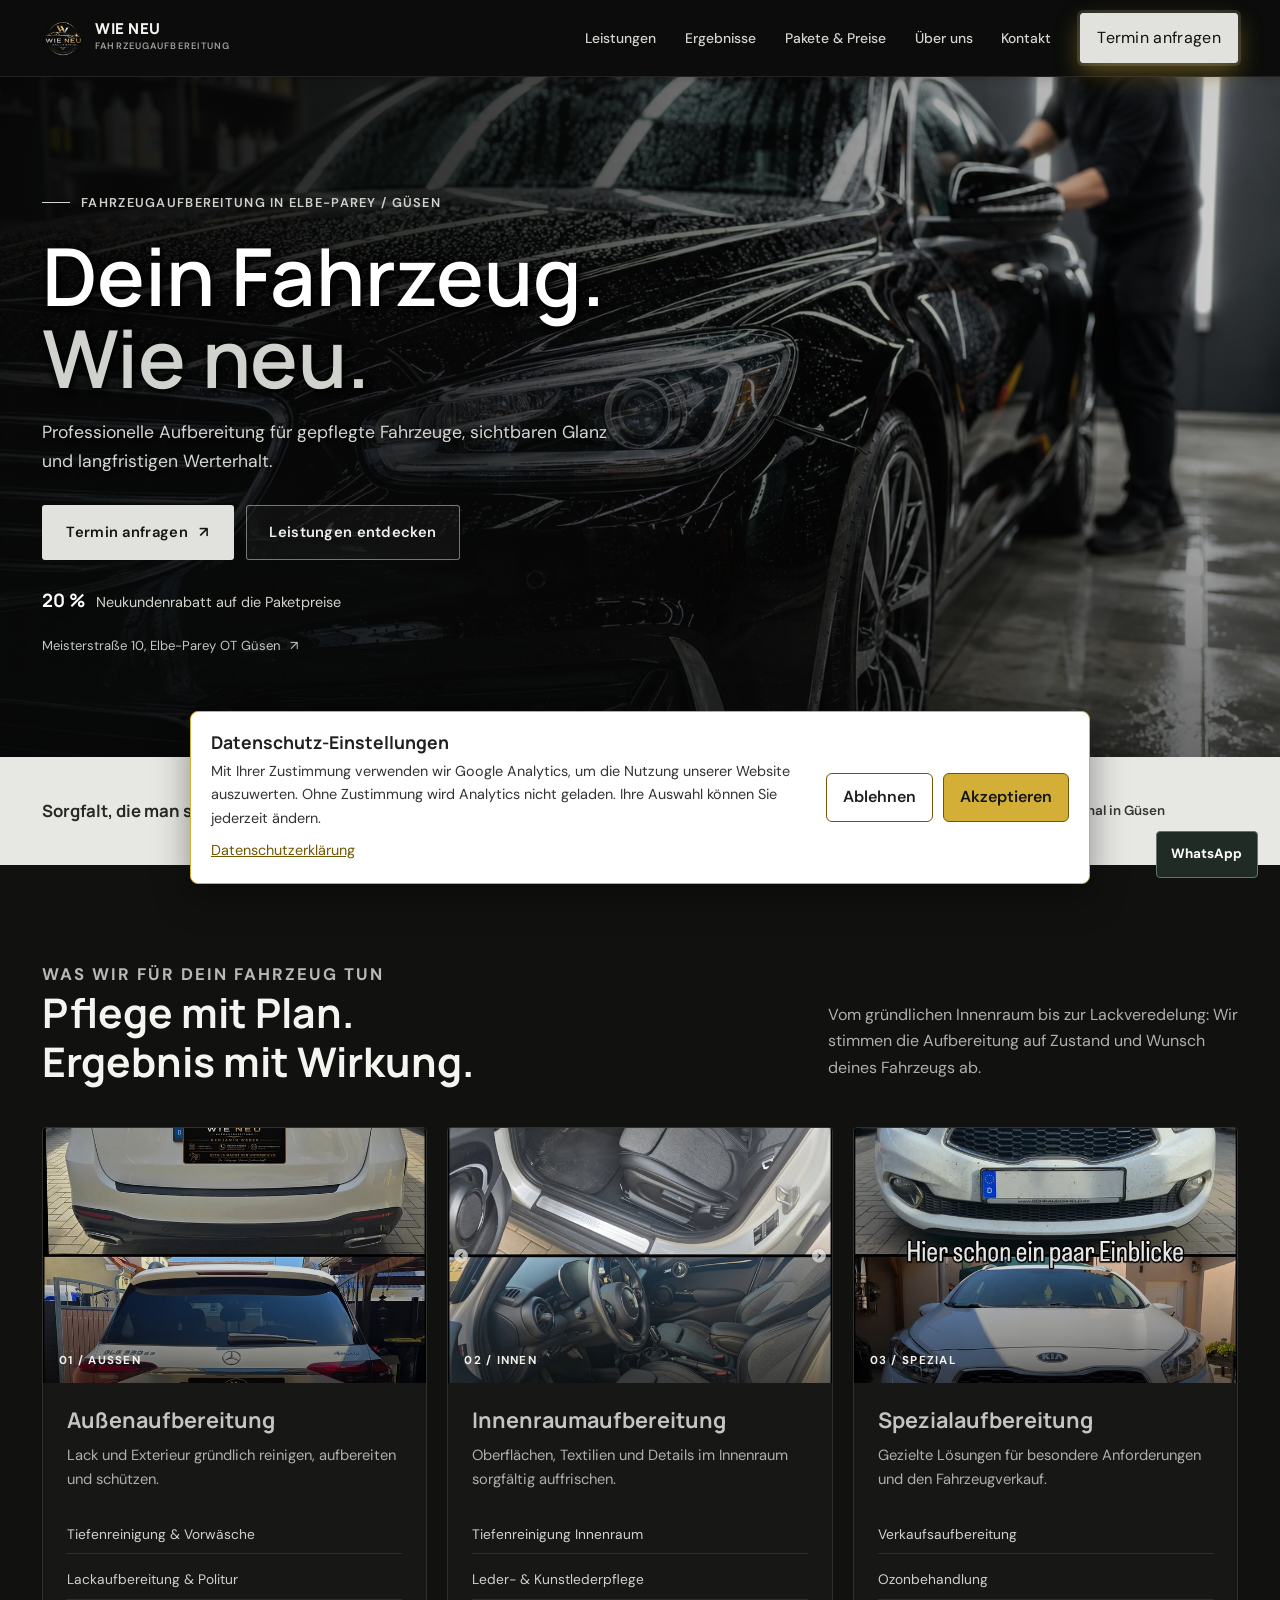
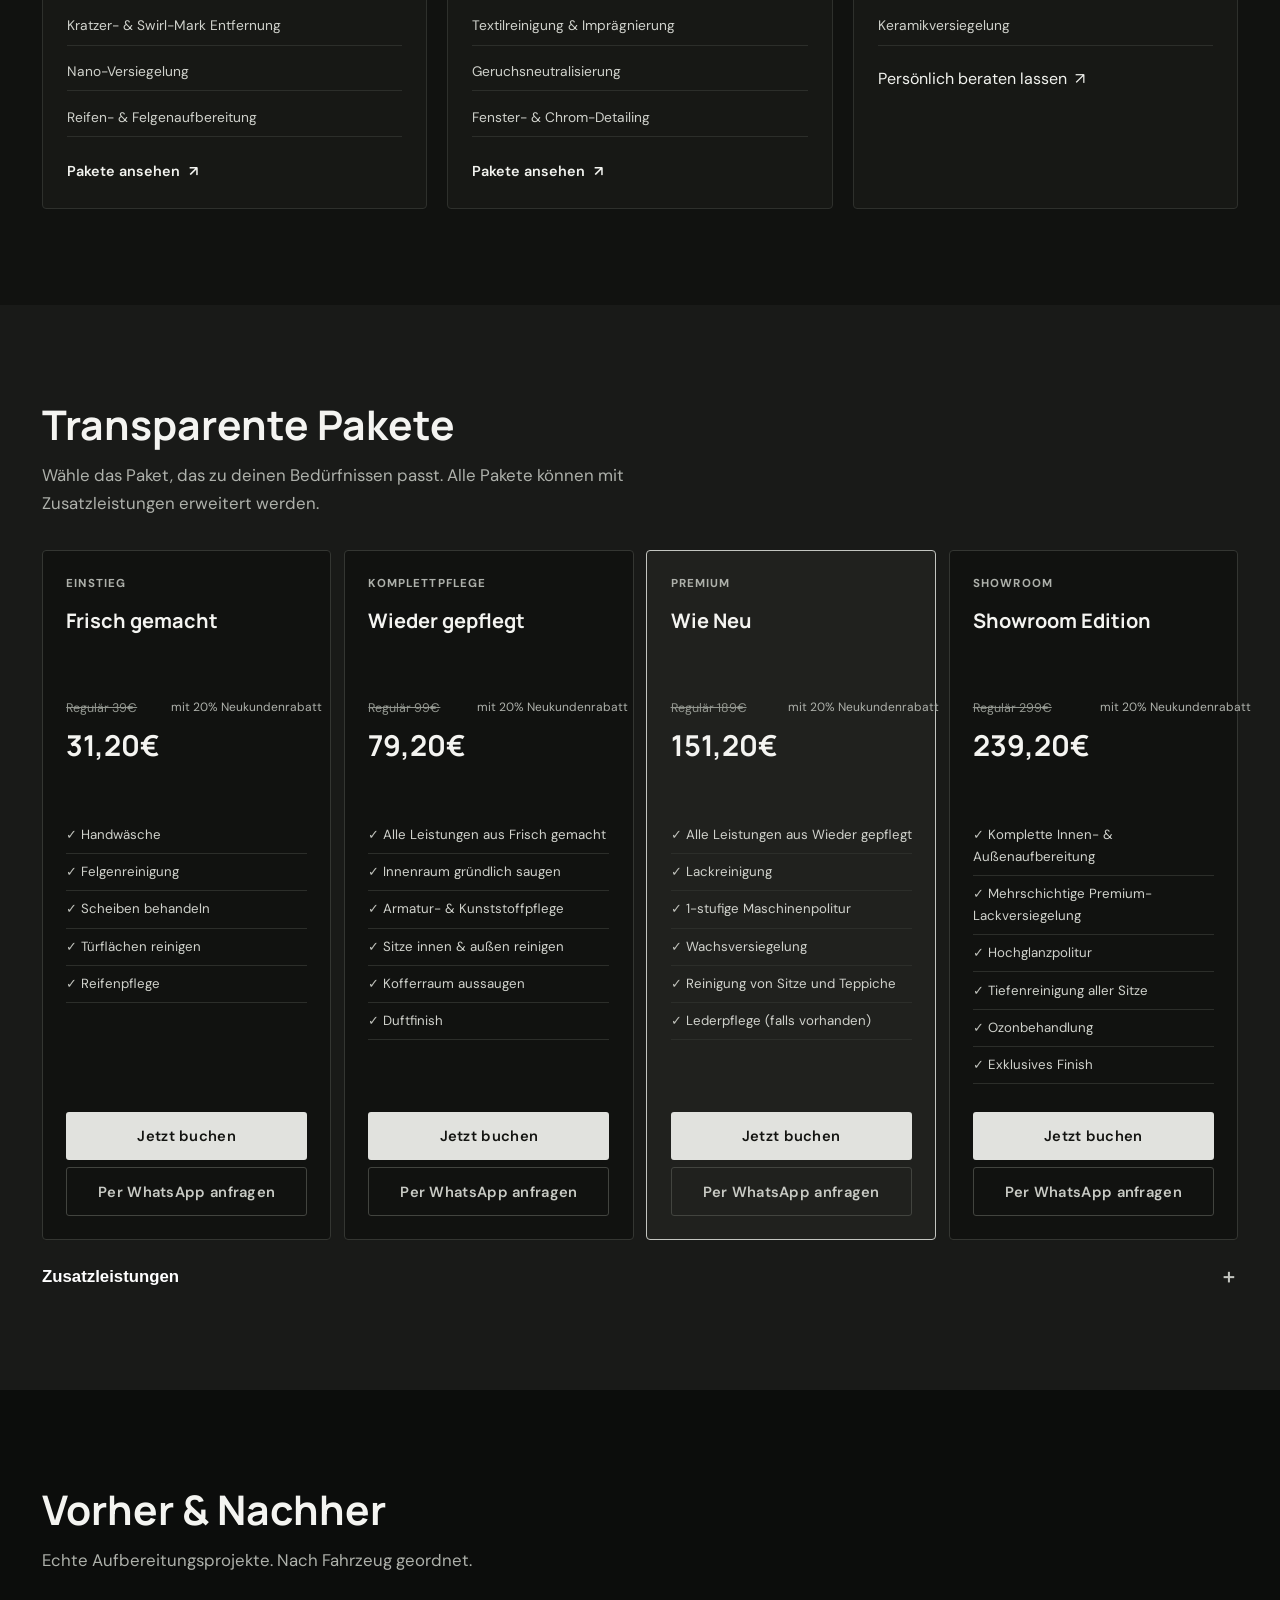
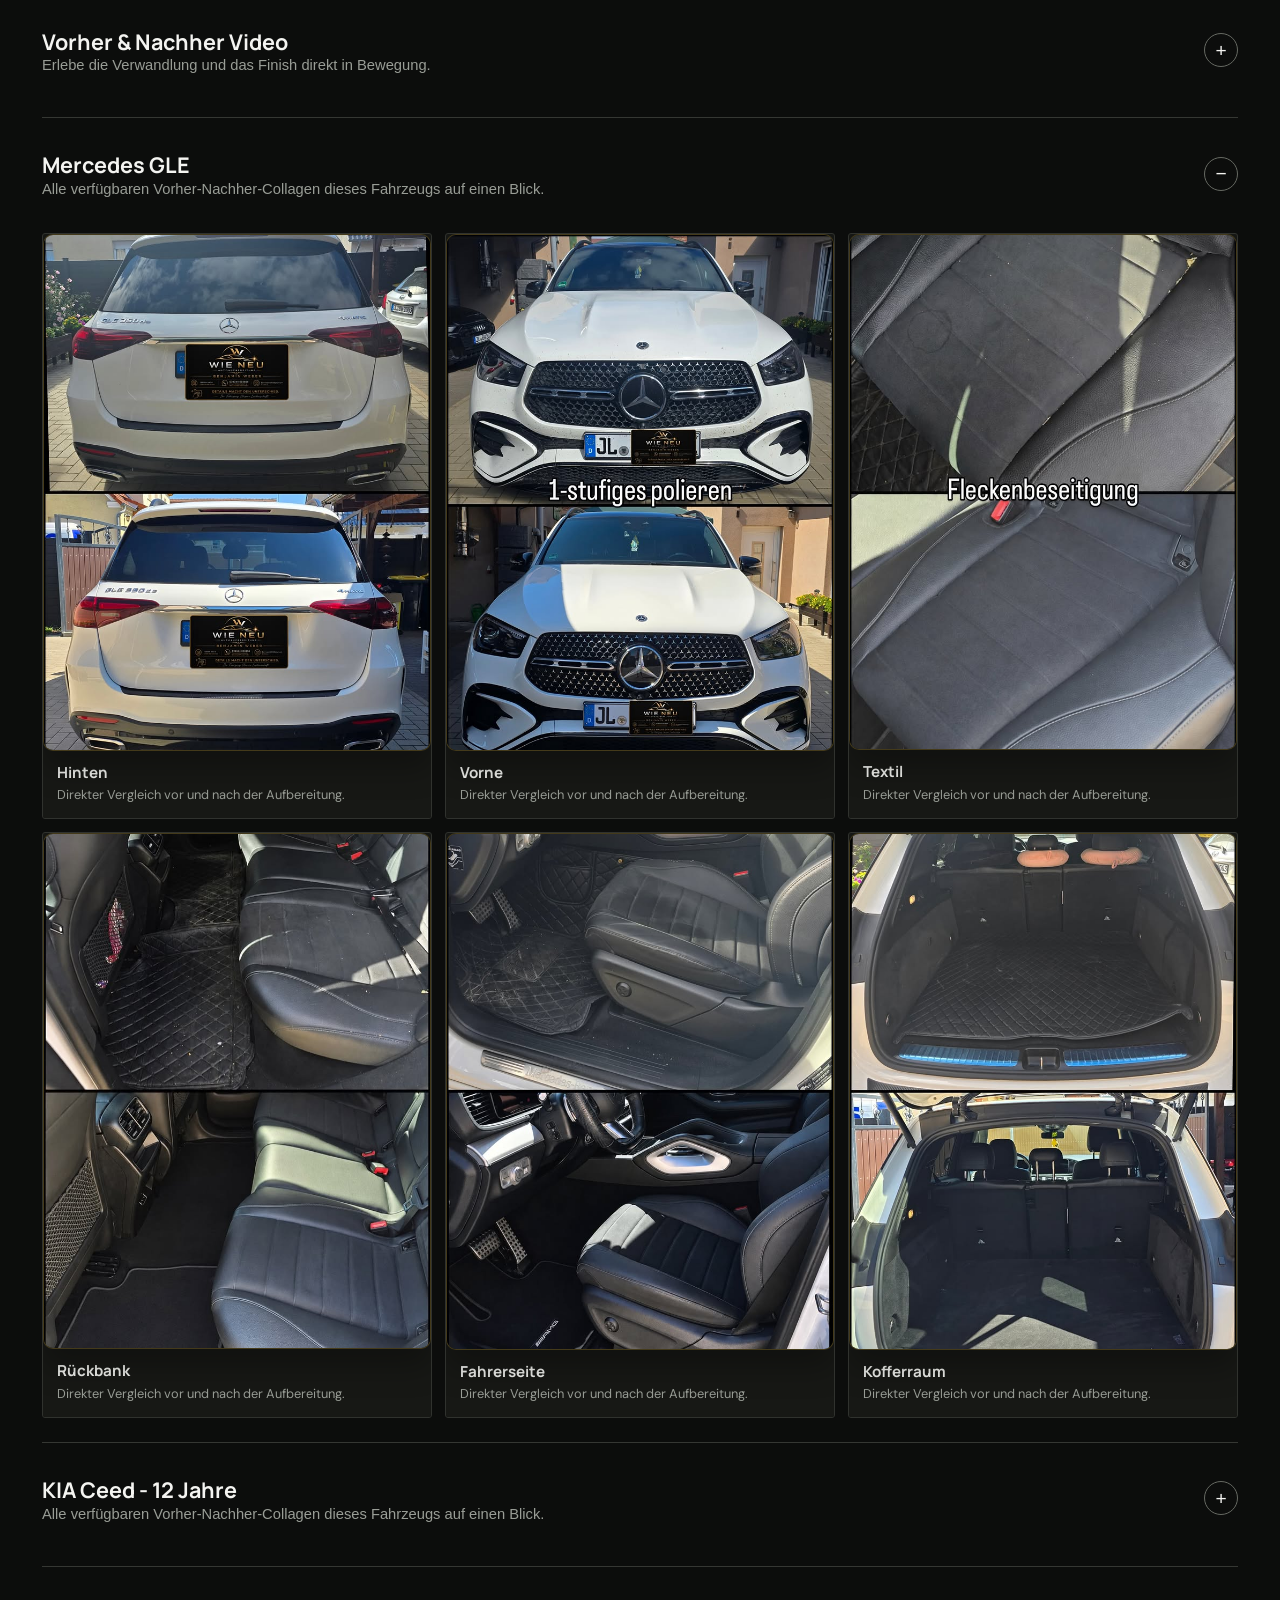
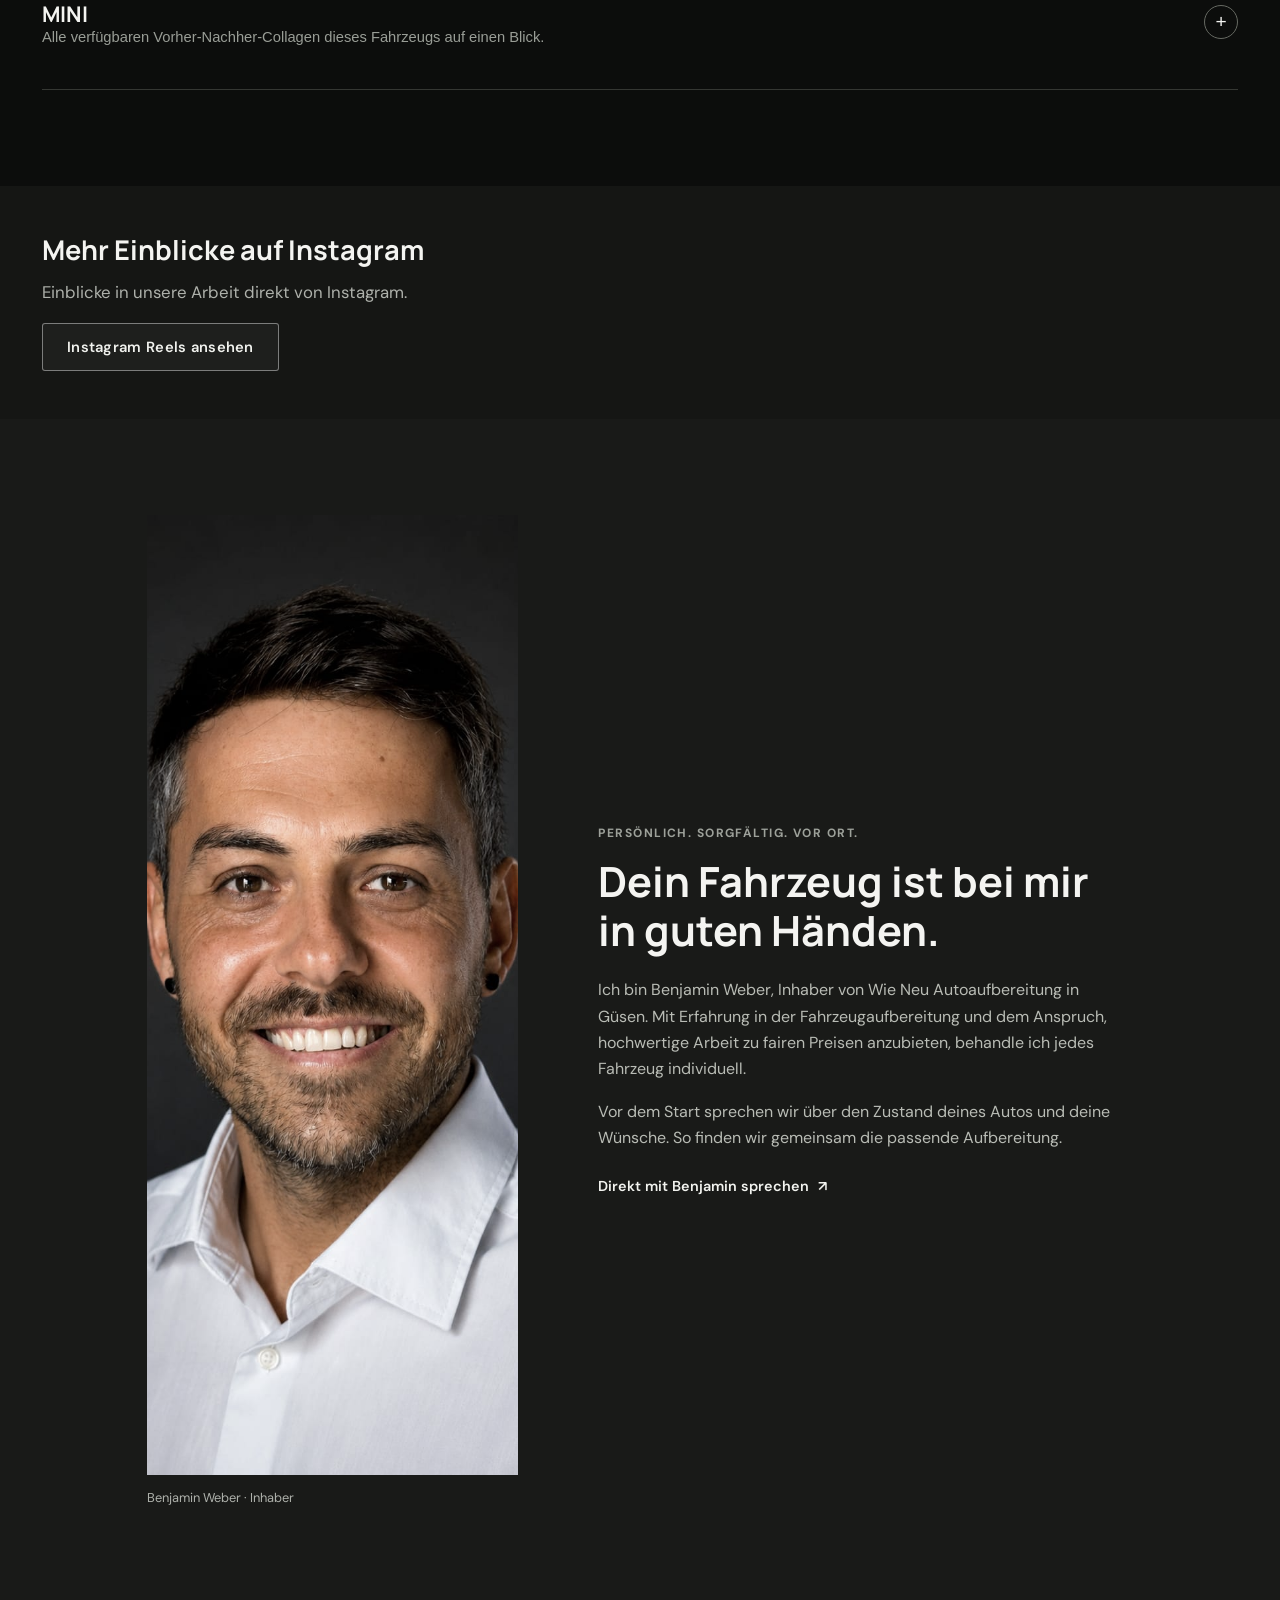
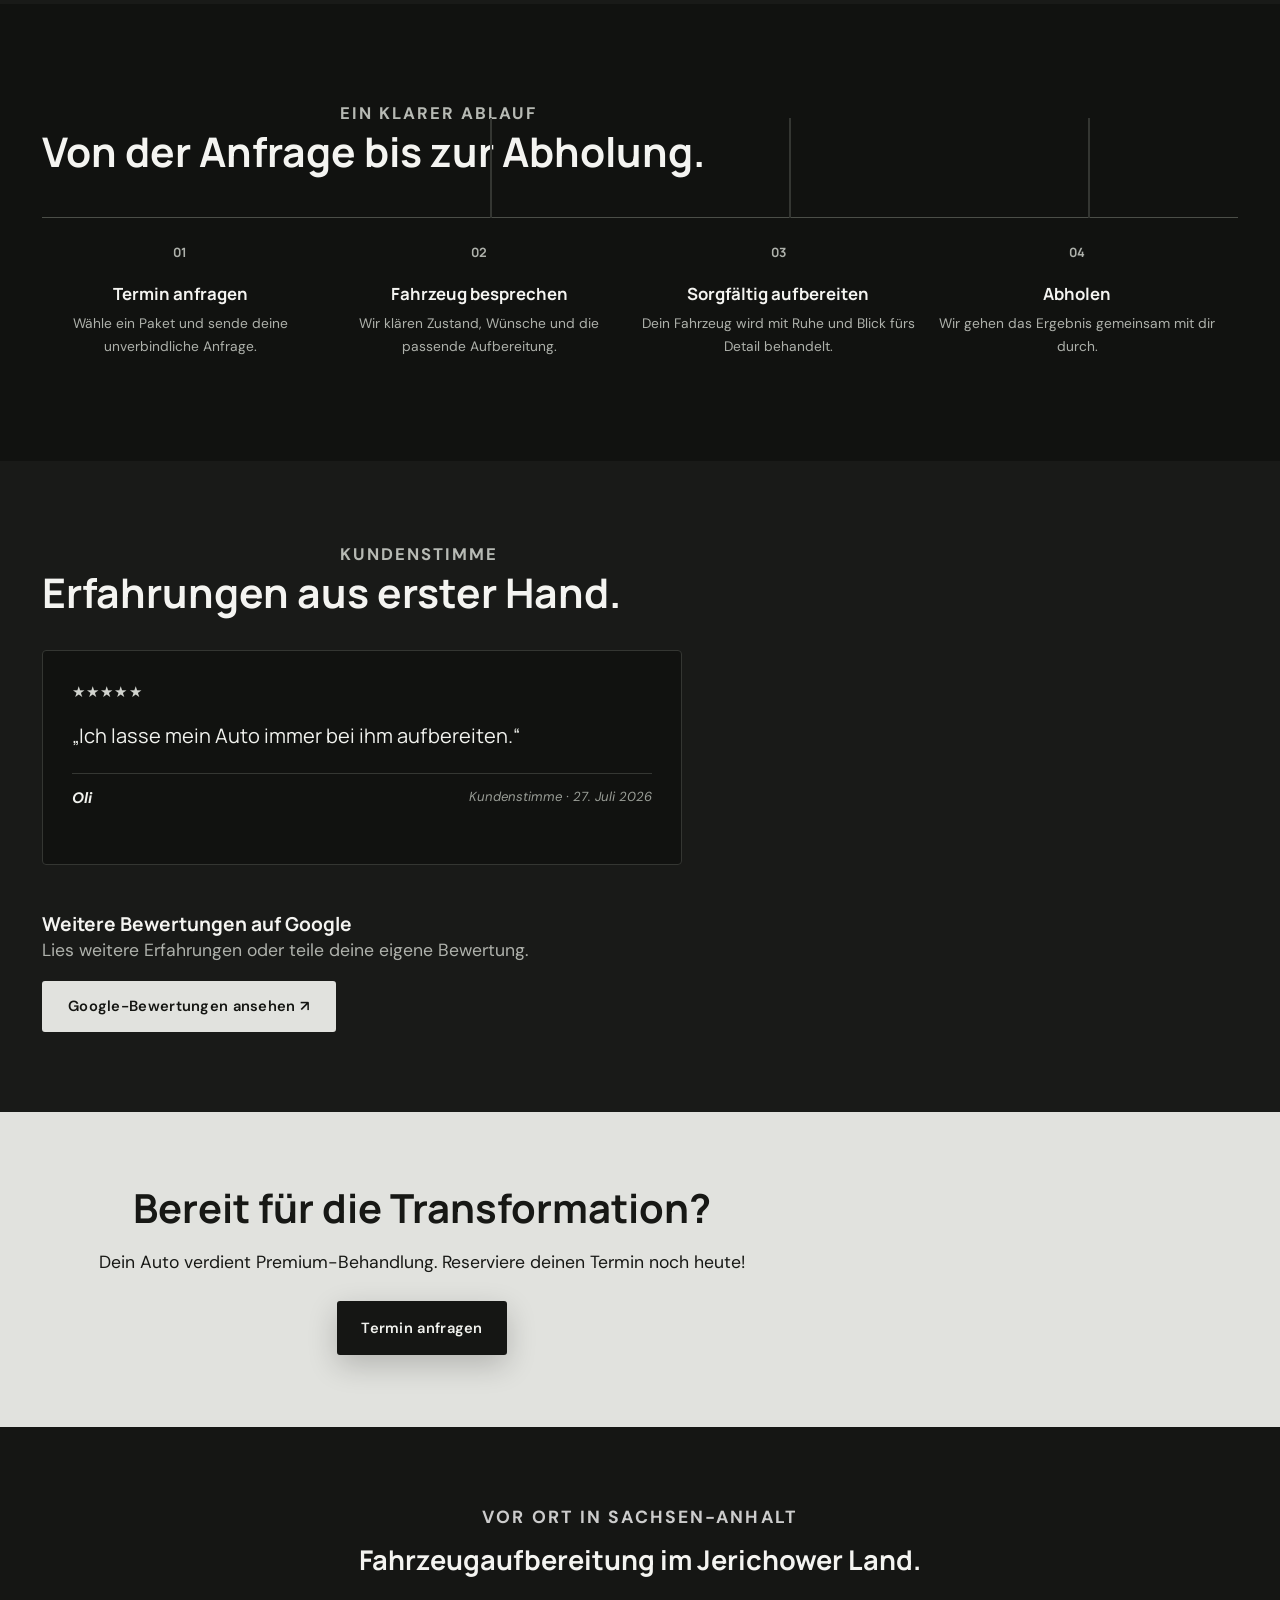
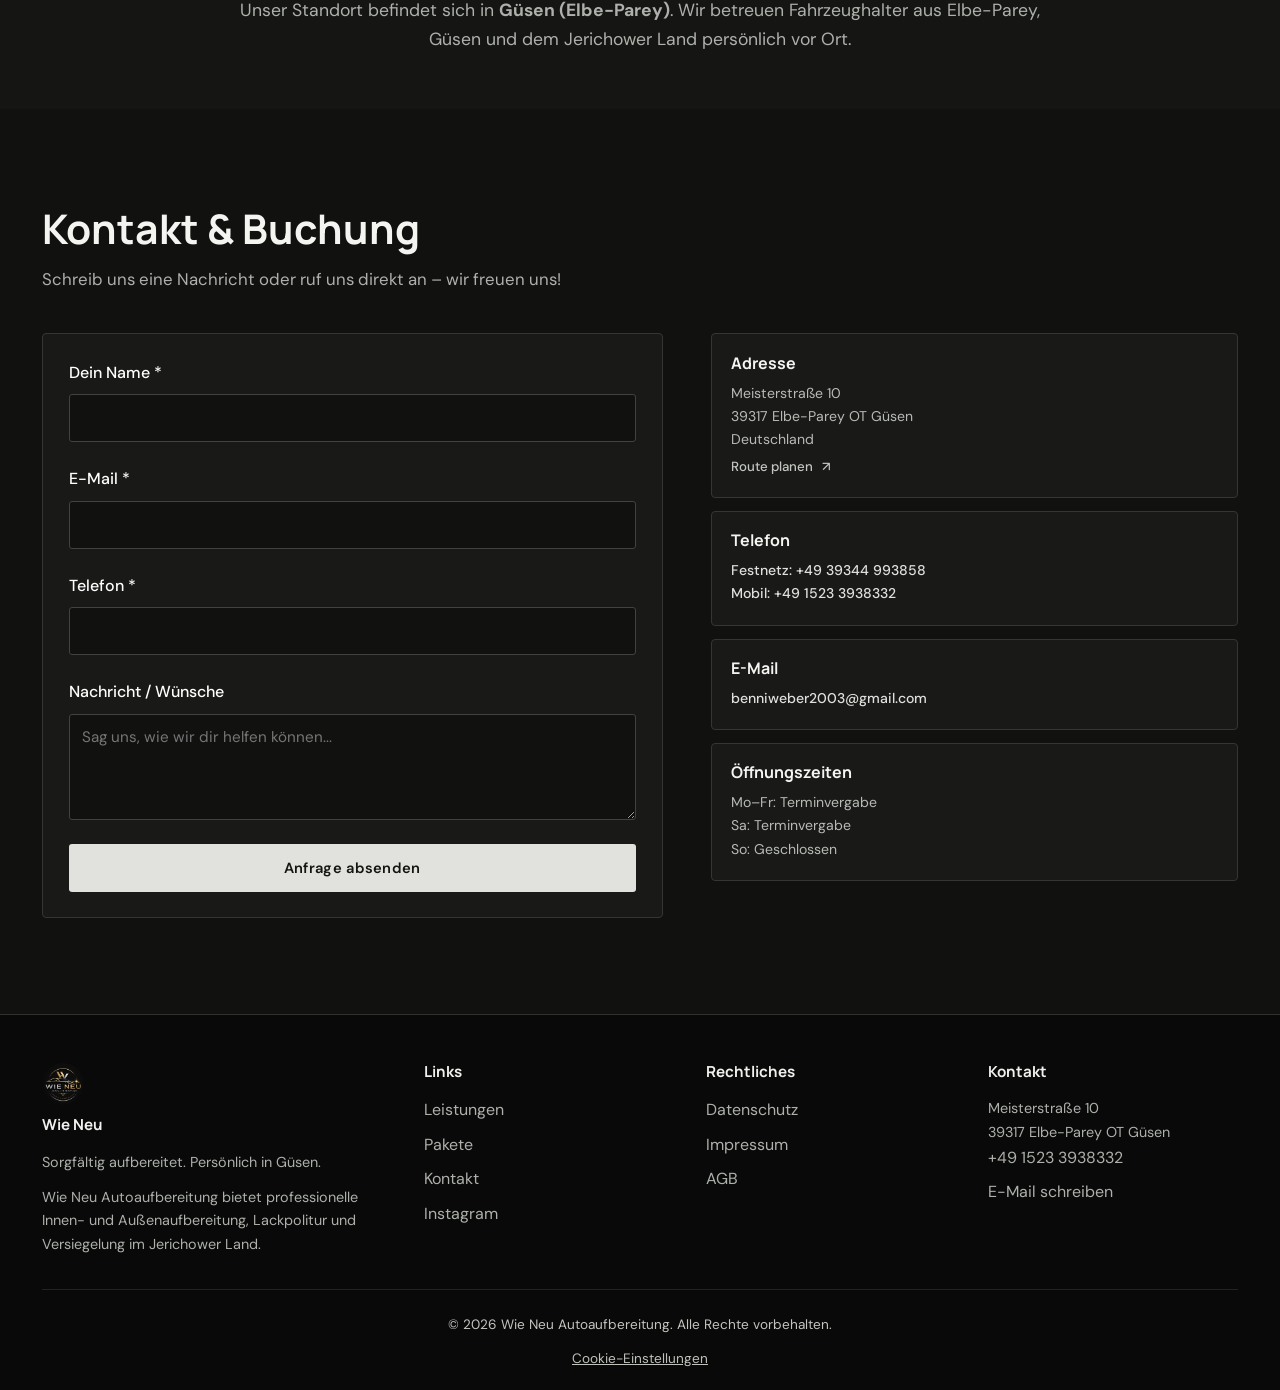
==== index.html @ 1f2d3211 "NE" ====
<!DOCTYPE html>
<html lang="de">
<head>
  <meta charset="utf-8" />
  <meta name="viewport" content="width=device-width, initial-scale=1" />
  <title>Autoaufbereitung Elbe-Parey & Güsen | Wie Neu</title>
  <meta name="description" content="Professionelle Fahrzeugaufbereitung in Elbe-Parey OT Güsen: Innenreinigung, Lackpolitur und Versiegelung. Faire Paketpreise, persönliche Beratung und einfache Terminanfrage." />
  <link rel="icon" type="image/png" sizes="1024x1024" href="/assets/logo.png" />
  <link rel="canonical" href="https://www.wieneu-aufbereitung.de/" />
  <meta property="og:title" content="Wie Neu Autoaufbereitung | Dein Fahrzeug. Wie neu." />
  <meta property="og:description" content="Premium-Fahrzeugaufbereitung in Elbe-Parey OT Güsen. Entdecke Pakete, echte Ergebnisse und vereinbare deinen Termin." />
  <meta property="og:url" content="https://www.wieneu-aufbereitung.de/" />
  <meta property="og:image" content="https://www.wieneu-aufbereitung.de/assets/hero-bg.jpg" />
  <meta name="theme-color" content="#111210" />
  <script type="application/ld+json">
    {
      "@context": "https://schema.org",
      "@type": "LocalBusiness",
      "name": "Wie Neu Autoaufbereitung",
      "url": "https://www.wieneu-aufbereitung.de/",
      "image": "https://www.wieneu-aufbereitung.de/assets/hero-bg.jpg",
      "email": "benniweber2003@gmail.com",
      "telephone": "+49 39344 993858",
      "sameAs": ["https://www.instagram.com/autoaufbereitung_wie_neu/"],
      "address": {
        "@type": "PostalAddress",
        "streetAddress": "Meisterstraße 10",
        "postalCode": "39317",
        "addressLocality": "Elbe-Parey OT Güsen",
        "addressCountry": "DE"
      },
      "areaServed": ["Elbe-Parey", "Güsen", "Jerichower Land"]
    }
  </script>
  <link rel="preconnect" href="https://fonts.googleapis.com">
  <link rel="preconnect" href="https://fonts.gstatic.com" crossorigin>
  <link href="https://fonts.googleapis.com/css2?family=DM+Sans:wght@400;500;600;700&family=Manrope:wght@400;500;600;700;800&display=swap" rel="stylesheet">
  <link rel="preload" as="image" href="assets/hero-bg.jpg" fetchpriority="high">
  <link rel="stylesheet" href="css/styles.css?v=2026100207">
</head>
<body>
  <header class="site-header" id="header">
    <div class="container header-inner">
      <a class="brand" href="#">
        <img src="assets/logo.png" alt="Wie Neu Autoaufbereitung" class="logo">
        <span class="brand-text"><strong>WIE NEU</strong><small>FAHRZEUGAUFBEREITUNG</small></span>
      </a>
      <button class="nav-toggle" id="navToggle" aria-label="Menü öffnen" aria-expanded="false"><span></span><span></span></button>
      <nav class="site-nav" id="siteNav">
        <ul>
          <li><a href="#services">Leistungen</a></li>
          <li><a href="#gallery">Ergebnisse</a></li>
          <li><a href="#packages">Pakete & Preise</a></li>
          <li><a href="#team">Über uns</a></li>
          <li><a href="#contact">Kontakt</a></li>
          <li><button class="btn btn-primary nav-cta" data-modal="bookingModal">Termin anfragen</button></li>
        </ul>
      </nav>
    </div>
  </header>

  <main>
    <section class="hero" id="hero">
      <div class="hero-shade" aria-hidden="true"></div>
      <div class="container hero-container">
        <div class="hero-content">
          <p class="hero-kicker"><span></span> Fahrzeugaufbereitung in Elbe-Parey / Güsen</p>
          <h1 class="hero-title">Dein Fahrzeug.<br><em>Wie neu.</em></h1>
          <p class="hero-subtitle">Professionelle Aufbereitung für gepflegte Fahrzeuge, sichtbaren Glanz und langfristigen Werterhalt.</p>
          <div class="hero-ctas">
            <button class="btn btn-primary btn-large" data-modal="bookingModal">Termin anfragen <span aria-hidden="true">↗</span></button>
            <a class="btn btn-outline btn-large" href="#services">Leistungen entdecken</a>
          </div>
          <p class="hero-offer"><strong>20 %</strong> Neukundenrabatt auf die Paketpreise</p>
          <a class="hero-location" href="https://maps.google.com/?q=Meisterstra%C3%9Fe+10%2C+39317+Elbe-Parey+OT+G%C3%BCsen" target="_blank" rel="noopener noreferrer">Meisterstraße 10, Elbe-Parey OT Güsen <span aria-hidden="true">↗</span></a>
        </div>
      </div>
    </section>

    <section class="why-section" id="why">
      <div class="container trust-strip">
        <p class="trust-intro">Sorgfalt, die man sieht.</p>
        <div class="trust-item"><span>01</span><strong>Persönliche Beratung</strong></div>
        <div class="trust-item"><span>02</span><strong>Transparente Paketpreise</strong></div>
        <div class="trust-item"><span>03</span><strong>Handarbeit im Detail</strong></div>
        <div class="trust-item"><span>04</span><strong>Regional in Güsen</strong></div>
      </div>
    </section>

    <section class="services-section" id="services">
      <div class="container">
        <div class="section-heading-row">
          <div class="section-header">
            <p class="eyebrow">Was wir für dein Fahrzeug tun</p>
            <h2>Pflege mit Plan.<br>Ergebnis mit Wirkung.</h2>
          </div>
          <p class="section-intro">Vom gründlichen Innenraum bis zur Lackveredelung: Wir stimmen die Aufbereitung auf Zustand und Wunsch deines Fahrzeugs ab.</p>
        </div>
        <div class="services-grid">
          <article class="service-card">
            <a class="service-image" href="#gallery" aria-label="Beispiele der Außenaufbereitung ansehen">
              <img src="assets/Mercedes%20(1).jpg" alt="Mercedes GLE nach der Außenaufbereitung" loading="lazy" width="720" height="960">
              <span>01 / Außen</span>
            </a>
            <div class="service-copy">
              <h3>Außenaufbereitung</h3>
              <p>Lack und Exterieur gründlich reinigen, aufbereiten und schützen.</p>
              <ul class="service-list">
                <li>Tiefenreinigung & Vorwäsche</li>
                <li>Lackaufbereitung & Politur</li>
                <li>Kratzer- & Swirl-Mark Entfernung</li>
                <li>Nano-Versiegelung</li>
                <li>Reifen- & Felgenaufbereitung</li>
              </ul>
              <a class="text-link" href="#packages">Pakete ansehen <span aria-hidden="true">↗</span></a>
            </div>
          </article>
          <article class="service-card">
            <a class="service-image" href="#gallery" aria-label="Beispiele der Innenraumaufbereitung ansehen">
              <img src="assets/MINI%20(4).png" alt="Aufbereiteter Innenraum eines MINI" loading="lazy" width="720" height="960">
              <span>02 / Innen</span>
            </a>
            <div class="service-copy">
              <h3>Innenraumaufbereitung</h3>
              <p>Oberflächen, Textilien und Details im Innenraum sorgfältig auffrischen.</p>
              <ul class="service-list">
                <li>Tiefenreinigung Innenraum</li>
                <li>Leder- & Kunstlederpflege</li>
                <li>Textilreinigung & Imprägnierung</li>
                <li>Geruchsneutralisierung</li>
                <li>Fenster- & Chrom-Detailing</li>
              </ul>
              <a class="text-link" href="#packages">Pakete ansehen <span aria-hidden="true">↗</span></a>
            </div>
          </article>
          <article class="service-card">
            <a class="service-image" href="#packages" aria-label="Spezialaufbereitung anfragen">
              <img src="assets/FOTO%203.webp" alt="Aufbereitungsergebnis am KIA Ceed" loading="lazy" width="720" height="960">
              <span>03 / Spezial</span>
            </a>
            <div class="service-copy">
              <h3>Spezialaufbereitung</h3>
              <p>Gezielte Lösungen für besondere Anforderungen und den Fahrzeugverkauf.</p>
              <ul class="service-list">
                <li>Verkaufsaufbereitung</li>
                <li>Ozonbehandlung</li>
                <li>Keramikversiegelung</li>
              </ul>
              <button class="text-link text-button" type="button" data-modal="bookingModal">Persönlich beraten lassen <span aria-hidden="true">↗</span></button>
            </div>
          </article>
        </div>
      </div>
    </section>

    <section class="team-section" id="team">
      <div class="container">
        <div class="owner-portrait">
          <img src="assets/Benni.webp" alt="Benjamin Weber, Inhaber von Wie Neu Autoaufbereitung" loading="lazy" width="720" height="960">
          <span>Benjamin Weber · Inhaber</span>
        </div>
        <div class="owner-copy">
          <p class="eyebrow">Persönlich. Sorgfältig. Vor Ort.</p>
          <h2>Dein Fahrzeug ist bei mir in guten Händen.</h2>
          <p>Ich bin Benjamin Weber, Inhaber von Wie Neu Autoaufbereitung in Güsen. Mit Erfahrung in der Fahrzeugaufbereitung und dem Anspruch, hochwertige Arbeit zu fairen Preisen anzubieten, behandle ich jedes Fahrzeug individuell.</p>
          <p>Vor dem Start sprechen wir über den Zustand deines Autos und deine Wünsche. So finden wir gemeinsam die passende Aufbereitung.</p>
          <a class="text-link" href="tel:+4915233938332">Direkt mit Benjamin sprechen <span aria-hidden="true">↗</span></a>
        </div>
      </div>
    </section>

    <!-- PACKAGES SECTION -->
    <section class="packages-section" id="packages">
      <div class="container">
        <div class="section-header">
          <h2>Transparente Pakete</h2>
          <p>Wähle das Paket, das zu deinen Bedürfnissen passt. Alle Pakete können mit Zusatzleistungen erweitert werden.</p>
        </div>
        <div class="packages-grid">
          <div class="package-card" data-package="fresh" data-price="31.20">
            <div class="package-label">Einstieg</div>
            <h3>Frisch gemacht</h3>
            <div class="package-price">
              <div class="price-original">Regulär 39€</div>
              <span class="price">31,20€</span>
              <span class="duration">mit 20% Neukundenrabatt</span>
            </div>
            <ul class="package-features">
              <li>✓ Handwäsche</li>
              <li>✓ Felgenreinigung</li>
              <li>✓ Scheiben behandeln</li>
              <li>✓ Türflächen reinigen</li>
              <li>✓ Reifenpflege</li>
            </ul>
            <button class="btn btn-primary" data-modal="bookingModal" data-select-package="fresh">Jetzt buchen</button>
            <a class="btn btn-whatsapp" href="#" data-whatsapp-package="fresh">Per WhatsApp anfragen</a>
          </div>
          <div class="package-card" data-package="care" data-price="79.20">
            <div class="package-label">Komplettpflege</div>
            <h3>Wieder gepflegt</h3>
            <div class="package-price">
              <div class="price-original">Regulär 99€</div>
              <span class="price">79,20€</span>
              <span class="duration">mit 20% Neukundenrabatt</span>
            </div>
            <ul class="package-features">
              <li>✓ Alle Leistungen aus Frisch gemacht</li>
              <li>✓ Innenraum gründlich saugen</li>
              <li>✓ Armatur- & Kunststoffpflege</li>
              <li>✓ Sitze innen & außen reinigen</li>
              <li>✓ Kofferraum aussaugen</li>
              <li>✓ Duftfinish</li>
            </ul>
            <button class="btn btn-primary" data-modal="bookingModal" data-select-package="care">Jetzt buchen</button>
            <a class="btn btn-whatsapp" href="#" data-whatsapp-package="care">Per WhatsApp anfragen</a>
          </div>
          <div class="package-card featured" data-package="wikeneu" data-price="151.20">
            <div class="package-label">Premium</div>
            <h3>Wie Neu</h3>
            <div class="package-price">
              <div class="price-original">Regulär 189€</div>
              <span class="price">151,20€</span>
              <span class="duration">mit 20% Neukundenrabatt</span>
            </div>
            <ul class="package-features">
              <li>✓ Alle Leistungen aus Wieder gepflegt</li>
              <li>✓ Lackreinigung</li>
              <li>✓ 1-stufige Maschinenpolitur</li>
              <li>✓ Wachsversiegelung</li>
              <li>✓ Reinigung von Sitze und Teppiche</li>
              <li>✓ Lederpflege (falls vorhanden)</li>
            </ul>
            <button class="btn btn-primary" data-modal="bookingModal" data-select-package="wikeneu">Jetzt buchen</button>
            <a class="btn btn-whatsapp" href="#" data-whatsapp-package="wikeneu">Per WhatsApp anfragen</a>
          </div>
          <div class="package-card" data-package="showroom" data-price="239.20">
            <div class="package-label">Showroom</div>
            <h3>Showroom Edition</h3>
            <div class="package-price">
              <div class="price-original">Regulär 299€</div>
              <span class="price">239,20€</span>
              <span class="duration">mit 20% Neukundenrabatt</span>
            </div>
            <ul class="package-features">
              <li>✓ Komplette Innen- & Außenaufbereitung</li>
              <li>✓ Mehrschichtige Premium-Lackversiegelung</li>
              <li>✓ Hochglanzpolitur</li>
              <li>✓ Tiefenreinigung aller Sitze</li>
              <li>✓ Ozonbehandlung</li>
              <li>✓ Exklusives Finish</li>
            </ul>
            <button class="btn btn-primary" data-modal="bookingModal" data-select-package="showroom">Jetzt buchen</button>
            <a class="btn btn-whatsapp" href="#" data-whatsapp-package="showroom">Per WhatsApp anfragen</a>
          </div>
        </div>

        <!-- ADDITIONAL SERVICES -->
        <div class="additional-services">
          <button class="review-toggle services-toggle" type="button" aria-expanded="false" aria-controls="servicesPanel">
            <span>Zusatzleistungen</span>
            <span class="review-toggle-icon">＋</span>
          </button>
          <div class="review-form-panel services-panel" id="servicesPanel">
            <p class="additional-services-note">Diese Leistungen können zu jedem Paket hinzugefügt werden:</p>
            <div class="services-table-wrapper">
              <table class="services-table">
                <thead>
                  <tr>
                    <th>Zusatzleistung</th>
                    <th>Preis</th>
                  </tr>
                </thead>
                <tbody>
                  <tr>
                    <td>Tierhaarentfernung</td>
                    <td>ab 29€</td>
                  </tr>
                    <tr>
                      <td>Ozonbehandlung</td>
                      <td>ab 49€</td>
                  </tr>
                  <tr>
                    <td>Scheibenversiegelung</td>
                    <td>ab 19€</td>
                  </tr>
                  <tr>
                    <td>Felgenversiegelung</td>
                    <td>ab 49€</td>
                  </tr>
                  <tr>
                    <td>Insekten- & Baumharzentfernung</td>
                    <td>ab 19€</td>
                  </tr>
                  <tr>
                    <td>Keramikversiegelung</td>
                    <td>ab 149€</td>
                  </tr>
                  <tr>
                    <td>Lederreinigung & Lederpflege</td>
                    <td>ab 49€</td>
                  </tr>
                  <tr>
                    <td>Kunststoff-Außenpflege</td>
                    <td>ab 29€</td>
                  </tr>
                </tbody>
              </table>
            </div>
          </div>
        </div>
      </div>
    </section>

    <!-- PROCESS SECTION -->
    <section class="process-section">
      <div class="container">
        <div class="section-header">
          <p class="eyebrow">Ein klarer Ablauf</p>
          <h2>Von der Anfrage bis zur Abholung.</h2>
        </div>
        <div class="process-steps">
          <div class="step">
            <div class="step-number">01</div>
            <h3>Termin anfragen</h3>
            <p>Wähle ein Paket und sende deine unverbindliche Anfrage.</p>
          </div>
          <div class="step">
            <div class="step-number">02</div>
            <h3>Fahrzeug besprechen</h3>
            <p>Wir klären Zustand, Wünsche und die passende Aufbereitung.</p>
          </div>
          <div class="step">
            <div class="step-number">03</div>
            <h3>Sorgfältig aufbereiten</h3>
            <p>Dein Fahrzeug wird mit Ruhe und Blick fürs Detail behandelt.</p>
          </div>
          <div class="step">
            <div class="step-number">04</div>
            <h3>Abholen</h3>
            <p>Wir gehen das Ergebnis gemeinsam mit dir durch.</p>
          </div>
        </div>
      </div>
    </section>

    <!-- TESTIMONIALS SECTION -->
    <section class="testimonials-section">
      <div class="container">
        <div class="section-header">
          <p class="eyebrow">Kundenstimme</p>
          <h2>Erfahrungen aus erster Hand.</h2>
        </div>
        <div class="testimonials-grid" id="testimonials-grid">
          <article class="testimonial-card">
            <div class="review-stars" aria-label="5 von 5 Sternen">★★★★★</div>
            <blockquote>„Ich lasse mein Auto immer bei ihm aufbereiten.“</blockquote>
            <p class="review-attribution"><strong>Oli</strong><span>Kundenstimme · 27. Juli 2026</span></p>
          </article>
        </div>

        <!-- GOOGLE REVIEWS CTA -->
        <div class="google-reviews-cta">
          <div class="cta-content">
            <h3>Weitere Bewertungen auf Google</h3>
            <p>Lies weitere Erfahrungen oder teile deine eigene Bewertung.</p>
            <a href="https://www.google.com/maps/place/Wie+Neu+Autoaufbereitung/@52.3532918,11.9786676,17z/data=!4m8!3m7!1s0x47af4940effb05d1:0xa813f18ba90a04b7!8m2!3d52.3532886!4d11.9812425!9m1!1b1!16s%2Fg%2F11zd5_s06l?entry=ttu&g_ep=EgoyMDI2MDgxNi4wIKXMDSoASAFQAw%3D%3D" target="_blank" rel="noopener noreferrer" class="btn btn-primary">
              Google-Bewertungen ansehen <span aria-hidden="true">↗</span>
            </a>
          </div>
        </div>
      </div>
    </section>

    <!-- GALLERY SECTION -->
    <section class="gallery-section" id="gallery">
      <div class="container">
        <div class="section-header">
          <h2>Vorher & Nachher</h2>
          <p>Echte Aufbereitungsprojekte. Nach Fahrzeug geordnet.</p>
        </div>
        <div class="car-showcase-list" aria-label="Fahrzeug Referenzen">
          <article class="car-showcase" data-car="video-showcase">
            <button class="car-showcase-toggle" type="button" aria-expanded="false" aria-controls="carPanelVideo">
              <span class="car-showcase-toggle-text">
                <strong>Vorher & Nachher Video</strong>
                <small>Erlebe die Verwandlung und das Finish direkt in Bewegung.</small>
              </span>
              <span class="car-showcase-toggle-icon" aria-hidden="true">+</span>
            </button>
            <div class="car-showcase-panel" id="carPanelVideo">
              <div class="car-showcase-grid car-showcase-grid-video">
                <figure class="car-shot">
                  <div class="gallery-visual">
                    <video class="gallery-photo gallery-video" controls playsinline preload="metadata" poster="assets/hero-bg.jpg">
                      <source src="assets/Video1.mp4" type="video/mp4">
                      Dein Browser unterstützt dieses Video nicht.
                    </video>
                  </div>
                  <figcaption class="gallery-caption">
                    <h3>Ergebnis im Video</h3>
                    <p>Direkter Vorher- und Nachher-Effekt der professionellen Aufbereitung.</p>
                  </figcaption>
                </figure>
              </div>
            </div>
          </article>

          <article class="car-showcase open" data-car="mercedes">
            <button class="car-showcase-toggle" type="button" aria-expanded="true" aria-controls="carPanelMercedes">
              <span class="car-showcase-toggle-text">
                <strong>Mercedes GLE</strong>
                <small>Alle verfügbaren Vorher-Nachher-Collagen dieses Fahrzeugs auf einen Blick.</small>
              </span>
              <span class="car-showcase-toggle-icon" aria-hidden="true">−</span>
            </button>
            <div class="car-showcase-panel" id="carPanelMercedes">
            <div class="car-showcase-grid">
              <figure class="car-shot">
              <div class="gallery-visual">
                <img class="gallery-photo" src="assets/Mercedes%20(1).jpg" alt="Mercedes Vorher und Nachher Collage 1" loading="lazy">
              </div>
              <figcaption class="gallery-caption">
                <h3>Hinten</h3>
                <p>Direkter Vergleich vor und nach der Aufbereitung.</p>
              </figcaption>
              </figure>

              <figure class="car-shot">
              <div class="gallery-visual">
                <img class="gallery-photo" src="assets/Mercedes%20(2).jpg" alt="Mercedes Vorher und Nachher Collage 2" loading="lazy">
              </div>
              <figcaption class="gallery-caption">
                <h3>Vorne</h3>
                <p>Direkter Vergleich vor und nach der Aufbereitung.</p>
              </figcaption>
              </figure>

              <figure class="car-shot">
              <div class="gallery-visual">
                <img class="gallery-photo" src="assets/Mercedes%20(3).jpg" alt="Mercedes Vorher und Nachher Collage 3" loading="lazy">
              </div>
              <figcaption class="gallery-caption">
                <h3>Textil</h3>
                <p>Direkter Vergleich vor und nach der Aufbereitung.</p>
              </figcaption>
              </figure>

              <figure class="car-shot">
              <div class="gallery-visual">
                <img class="gallery-photo" src="assets/Mercedes%20(4).jpg" alt="Mercedes Vorher und Nachher Collage 4" loading="lazy">
              </div>
              <figcaption class="gallery-caption">
                <h3>Rückbank</h3>
                <p>Direkter Vergleich vor und nach der Aufbereitung.</p>
              </figcaption>
              </figure>

              <figure class="car-shot">
              <div class="gallery-visual">
                <img class="gallery-photo" src="assets/Mercedes%20(5).jpg" alt="Mercedes Vorher und Nachher Collage 5" loading="lazy">
              </div>
              <figcaption class="gallery-caption">
                <h3>Fahrerseite</h3>
                <p>Direkter Vergleich vor und nach der Aufbereitung.</p>
              </figcaption>
              </figure>

              <figure class="car-shot">
              <div class="gallery-visual">
                <img class="gallery-photo" src="assets/Mercedes%20(6).jpg" alt="Mercedes Vorher und Nachher Collage 6" loading="lazy">
              </div>
              <figcaption class="gallery-caption">
                <h3>Kofferraum</h3>
                <p>Direkter Vergleich vor und nach der Aufbereitung.</p>
              </figcaption>
              </figure>
            </div>
            </div>
          </article>

          <article class="car-showcase" data-car="kia-ceed">
            <button class="car-showcase-toggle" type="button" aria-expanded="false" aria-controls="carPanelKiaCeed">
              <span class="car-showcase-toggle-text">
                <strong>KIA Ceed - 12 Jahre</strong>
                <small>Alle verfügbaren Vorher-Nachher-Collagen dieses Fahrzeugs auf einen Blick.</small>
              </span>
              <span class="car-showcase-toggle-icon" aria-hidden="true">+</span>
            </button>
            <div class="car-showcase-panel" id="carPanelKiaCeed">
            <div class="car-showcase-grid">
              <figure class="car-shot">
              <div class="gallery-visual">
                <img class="gallery-photo" src="assets/FOTO%201.webp" alt="KIA Ceed Vorher und Nachher Collage 1" loading="lazy">
              </div>
              <figcaption class="gallery-caption">
                <h3>Kofferraum</h3>
                <p>Direkter Vergleich vor und nach der Aufbereitung.</p>
              </figcaption>
              </figure>

              <figure class="car-shot">
              <div class="gallery-visual">
                <img class="gallery-photo" src="assets/FOTO%202.webp" alt="KIA Ceed Vorher und Nachher Collage 2" loading="lazy">
              </div>
              <figcaption class="gallery-caption">
                <h3>Textil</h3>
                <p>Sichtbarer Glanz und deutlich aufgefrischte Oberflächen.</p>
              </figcaption>
              </figure>

              <figure class="car-shot">
              <div class="gallery-visual">
                <img class="gallery-photo" src="assets/FOTO%203.webp" alt="KIA Ceed Vorher und Nachher Collage 3" loading="lazy">
              </div>
              <figcaption class="gallery-caption">
                <h3>Front</h3>
                <p>Vorher-Nachher in einer Aufnahme für den klaren Effektvergleich.</p>
              </figcaption>
              </figure>

              <figure class="car-shot">
              <div class="gallery-visual">
                <img class="gallery-photo" src="assets/FOTO%204.webp" alt="KIA Ceed Vorher und Nachher Collage 4" loading="lazy">
              </div>
              <figcaption class="gallery-caption">
                <h3>Fahrerseite</h3>
                <p>Ein weiteres Beispiel für professionelle Aufbereitung mit Premium-Finish.</p>
              </figcaption>
              </figure>
            </div>
            </div>
          </article>

          <article class="car-showcase" data-car="mini">
            <button class="car-showcase-toggle" type="button" aria-expanded="false" aria-controls="carPanelMini">
              <span class="car-showcase-toggle-text">
                <strong>MINI</strong>
                <small>Alle verfügbaren Vorher-Nachher-Collagen dieses Fahrzeugs auf einen Blick.</small>
              </span>
              <span class="car-showcase-toggle-icon" aria-hidden="true">+</span>
            </button>
            <div class="car-showcase-panel" id="carPanelMini">
            <div class="car-showcase-grid">
              <figure class="car-shot">
              <div class="gallery-visual">
                <img class="gallery-photo" src="assets/MINI%20(1).png" alt="MINI Vorher und Nachher Collage 1" loading="lazy">
              </div>
              <figcaption class="gallery-caption">
                <h3>Front</h3>
                <p>Direkter Vergleich vor und nach der Aufbereitung.</p>
              </figcaption>
              </figure>

              <figure class="car-shot">
              <div class="gallery-visual">
                <img class="gallery-photo" src="assets/MINI%20(2).png" alt="MINI Vorher und Nachher Collage 2" loading="lazy">
              </div>
              <figcaption class="gallery-caption">
                <h3>Seite</h3>
                <p>Direkter Vergleich vor und nach der Aufbereitung.</p>
              </figcaption>
              </figure>

              <figure class="car-shot">
              <div class="gallery-visual">
                <img class="gallery-photo" src="assets/MINI%20(3).png" alt="MINI Vorher und Nachher Collage 3" loading="lazy">
              </div>
              <figcaption class="gallery-caption">
                <h3>Heck</h3>
                <p>Direkter Vergleich vor und nach der Aufbereitung.</p>
              </figcaption>
              </figure>

              <figure class="car-shot">
              <div class="gallery-visual">
                <img class="gallery-photo" src="assets/MINI%20(4).png" alt="MINI Vorher und Nachher Collage 4" loading="lazy">
              </div>
              <figcaption class="gallery-caption">
                <h3>Innenraum</h3>
                <p>Direkter Vergleich vor und nach der Aufbereitung.</p>
              </figcaption>
              </figure>

              <figure class="car-shot">
              <div class="gallery-visual">
                <img class="gallery-photo" src="assets/MINI%20(5).png" alt="MINI Vorher und Nachher Collage 5" loading="lazy">
              </div>
              <figcaption class="gallery-caption">
                <h3>Innenraum</h3>
                <p>Direkter Vergleich vor und nach der Aufbereitung.</p>
              </figcaption>
              </figure>

              <figure class="car-shot">
              <div class="gallery-visual">
                <img class="gallery-photo" src="assets/MINI%20(6).png" alt="MINI Vorher und Nachher Collage 6" loading="lazy">
              </div>
              <figcaption class="gallery-caption">
                <h3>Rückfahrerseite</h3>
                <p>Direkter Vergleich vor und nach der Aufbereitung.</p>
              </figcaption>
              </figure>

              <figure class="car-shot">
              <div class="gallery-visual">
                <img class="gallery-photo" src="assets/MINI%20(7).png" alt="MINI Vorher und Nachher Collage 7" loading="lazy">
              </div>
              <figcaption class="gallery-caption">
                <h3>Detailing</h3>
                <p>Direkter Vergleich vor und nach der Aufbereitung.</p>
              </figcaption>
              </figure>

              <figure class="car-shot">
              <div class="gallery-visual">
                <img class="gallery-photo" src="assets/MINI%20(8).png" alt="MINI Vorher und Nachher Collage 8" loading="lazy">
              </div>
              <figcaption class="gallery-caption">
                <h3>Kofferraum</h3>
                <p>Direkter Vergleich vor und nach der Aufbereitung.</p>
              </figcaption>
              </figure>
            </div>
            </div>
          </article>
        </div>
      </div>
    </section>

    <section class="instagram-reels-section" id="instagram-reels">
      <div class="container">
        <div class="section-header">
          <h2>Mehr Einblicke auf Instagram</h2>
          <p>Einblicke in unsere Arbeit direkt von Instagram.</p>
        </div>
        <div class="instagram-reels-action">
          <a class="btn btn-outline" href="https://www.instagram.com/autoaufbereitung_wie_neu/reels/" target="_blank" rel="noopener noreferrer">Instagram Reels ansehen</a>
        </div>
      </div>
    </section>

    <!-- CTA SECTION -->
    <section class="cta-section">
      <div class="container">
        <div class="cta-content">
          <h2>Bereit für die Transformation?</h2>
          <p>Dein Auto verdient Premium-Behandlung. Reserviere deinen Termin noch heute!</p>
          <button class="btn btn-primary btn-large" data-modal="bookingModal">Termin anfragen</button>
        </div>
      </div>
    </section>

    <!-- CONTACT SECTION -->
     <section id="einzugsgebiet" class="coverage-section">
    <div class="coverage-inner">
        <p class="eyebrow">Vor Ort in Sachsen-Anhalt</p>
        <h2>Fahrzeugaufbereitung im Jerichower Land.</h2>
        <p>
            Unser Standort befindet sich in <strong>Güsen (Elbe-Parey)</strong>. Wir betreuen Fahrzeughalter aus Elbe-Parey, Güsen und dem Jerichower Land persönlich vor Ort.
        </p>
    </div>
</section>

    <section class="contact-section" id="contact">
      <div class="container">
        <div class="section-header">
          <h2>Kontakt & Buchung</h2>
          <p>Schreib uns eine Nachricht oder ruf uns direkt an – wir freuen uns!</p>
        </div>
        <div class="contact-grid">
          <div class="contact-form-wrapper">
            <form id="contactForm" class="contact-form">
              <div class="form-group">
                <label for="name">Dein Name *</label>
                <input type="text" id="name" name="name" required>
              </div>
              <div class="form-group">
                <label for="email">E-Mail *</label>
                <input type="email" id="email" name="email" required>
              </div>
              <div class="form-group">
                <label for="phone">Telefon *</label>
                <input type="tel" id="phone" name="phone" required>
              </div>
              <div class="form-group">
                <label for="message">Nachricht / Wünsche</label>
                <textarea id="message" name="message" rows="4" placeholder="Sag uns, wie wir dir helfen können..."></textarea>
              </div>
              <button type="submit" class="btn btn-primary">Anfrage absenden</button>
            </form>
          </div>
          <div class="contact-info">
            <div class="contact-block">
              <h3>Adresse</h3>
              <p>Meisterstraße 10<br>39317 Elbe-Parey OT Güsen<br>Deutschland</p>
              <a class="text-link" href="https://maps.google.com/?q=Meisterstra%C3%9Fe+10%2C+39317+Elbe-Parey+OT+G%C3%BCsen" target="_blank" rel="noopener noreferrer">Route planen <span aria-hidden="true">↗</span></a>
            </div>
            <div class="contact-block">
              <h3>Telefon</h3>
              <p><a href="tel:+4939344993858">Festnetz: +49 39344 993858</a></p>
              <p><a href="tel:+4915233938332">Mobil: +49 1523 3938332</a></p>
            </div>
            <div class="contact-block">
              <h3>E-Mail</h3>
              <p><a href="mailto:benniweber2003@gmail.com">benniweber2003@gmail.com</a></p>
            </div>
            <div class="contact-block">
              <h3>Öffnungszeiten</h3>
              <p>Mo–Fr: Terminvergabe<br>Sa: Terminvergabe<br>So: Geschlossen</p>
            </div>
          </div>
        </div>
      </div>
    </section>
  </main>

  <div class="mobile-action-bar" aria-label="Schnellkontakt">
    <button class="btn btn-primary" type="button" data-modal="bookingModal">Termin anfragen</button>
    <a class="btn btn-outline" href="tel:+4915233938332">Anrufen</a>
  </div>

  <!-- BOOKING MODAL -->
  <div class="modal" id="bookingModal">
    <div class="modal-overlay" data-close-modal="bookingModal"></div>
    <div class="modal-content">
      <button class="modal-close" data-close-modal="bookingModal">✕</button>
      <p class="eyebrow">Unverbindliche Anfrage</p>
      <h2>Deinen Termin planen.</h2>
      <form class="booking-form" id="bookingForm">
        <ol class="booking-progress" aria-label="Buchungsschritte">
          <li class="is-current" data-progress-step="1"><span>01</span><small>Paket</small></li>
          <li data-progress-step="2"><span>02</span><small>Extras</small></li>
          <li data-progress-step="3"><span>03</span><small>Fahrzeug</small></li>
          <li data-progress-step="4"><span>04</span><small>Datum</small></li>
          <li data-progress-step="5"><span>05</span><small>Kontakt</small></li>
          <li data-progress-step="6"><span>06</span><small>Prüfen</small></li>
        </ol>
        <p class="booking-step-status" id="bookingStepStatus" aria-live="polite">Schritt 1 von 6 · Paket auswählen</p>
        <div class="booking-section booking-step is-active" data-booking-step="1">
          <h3>Paket auswählen</h3>
          <div class="package-selection">
            <label class="package-option">
              <input type="radio" name="package" value="fresh" data-price="31.20" data-original-price="39">
              <span class="option-label">
                <strong>Frisch gemacht - 31,20€</strong>
                <small>Handwäsche, Felgenreinigung, Scheiben behandeln</small>
              </span>
            </label>
            <label class="package-option">
              <input type="radio" name="package" value="care" data-price="79.20" data-original-price="99" checked>
              <span class="option-label">
                <strong>Wieder gepflegt - 79,20€</strong>
                <small>Innenraum gründlich gesäubert, Armatur- & Kunststoffpflege</small>
              </span>
            </label>
            <label class="package-option">
              <input type="radio" name="package" value="wikeneu" data-price="151.20" data-original-price="189">
              <span class="option-label">
                <strong>Wie Neu - 151,20€</strong>
                <small>Lackversiegelung, Maschinenpolitur</small>
              </span>
            </label>
            <label class="package-option">
              <input type="radio" name="package" value="showroom" data-price="239.20" data-original-price="299">
              <span class="option-label">
                <strong>Showroom Edition - 239,20€</strong>
                <small>Komplette Premium-Aufbereitung mit Ozonbehandlung</small>
              </span>
            </label>
          </div>
        </div>

        <div class="booking-section booking-step" data-booking-step="2" hidden>
          <h3>Zusatzleistungen <span>(optional)</span></h3>
          <div class="extras-selection">
            <label class="extra-option">
              <input type="checkbox" name="extra" value="tierhaar" data-price="29">
              <span>Tierhaarentfernung</span>
              <span class="extra-price">ab 29€</span>
            </label>
            <label class="extra-option">
              <input type="checkbox" name="extra" value="ozon" data-price="49">
              <span>Ozonbehandlung</span>
              <span class="extra-price">ab 49€</span>
            </label>
            <label class="extra-option">
              <input type="checkbox" name="extra" value="scheibe" data-price="19">
              <span>Scheibenversiegelung</span>
              <span class="extra-price">ab 19€</span>
            </label>
            <label class="extra-option">
              <input type="checkbox" name="extra" value="felge" data-price="49">
              <span>Felgenversiegelung</span>
              <span class="extra-price">ab 49€</span>
            </label>
            <label class="extra-option">
              <input type="checkbox" name="extra" value="insekt" data-price="19">
              <span>Insekten- & Baumharzentfernung</span>
              <span class="extra-price">ab 19€</span>
            </label>
            <label class="extra-option">
              <input type="checkbox" name="extra" value="keramik" data-price="149">
              <span>Keramikversiegelung</span>
              <span class="extra-price">ab 149€</span>
            </label>
            <label class="extra-option">
              <input type="checkbox" name="extra" value="leder" data-price="49">
              <span>Lederreinigung & Lederpflege</span>
              <span class="extra-price">ab 49€</span>
            </label>
            <label class="extra-option">
              <input type="checkbox" name="extra" value="kunststoff" data-price="29">
              <span>Kunststoff-Außenpflege</span>
              <span class="extra-price">ab 29€</span>
            </label>
          </div>
        </div>

        <div class="booking-section booking-step" data-booking-step="3" hidden>
          <h3>Fahrzeugdaten</h3>
          <div class="form-group">
            <label for="booking-vehicle">Fahrzeug</label>
            <input type="text" id="booking-vehicle" name="vehicle" placeholder="z. B. Mercedes GLE">
          </div>
          <div class="form-group">
            <label for="booking-notes">Wünsche oder Zustand</label>
            <textarea id="booking-notes" name="notes" rows="3" placeholder="Was sollen wir beachten?"></textarea>
          </div>
        </div>

        <div class="booking-section booking-step" data-booking-step="4" hidden>
          <h3>Wunschdatum</h3>
          <div class="form-group">
            <label for="booking-date">Gewünschtes Datum *</label>
            <input type="date" id="booking-date" name="date" required>
          </div>
          <p class="booking-note">Wir stimmen den Termin nach deiner Anfrage persönlich mit dir ab.</p>
        </div>

        <div class="booking-section booking-step" data-booking-step="5" hidden>
          <h3>Deine Kontaktdaten</h3>
          <div class="form-group">
            <label for="booking-name">Name *</label>
            <input type="text" id="booking-name" name="name" required>
          </div>
          <div class="form-group">
            <label for="booking-email">E-Mail *</label>
            <input type="email" id="booking-email" name="email" required>
          </div>
          <div class="form-group">
            <label for="booking-phone">Telefon *</label>
            <input type="tel" id="booking-phone" name="phone" required>
          </div>
        </div>

        <div class="booking-section booking-step" data-booking-step="6" hidden>
          <h3>Zusammenfassung & Einwilligungen</h3>
          <div class="consent-group">
            <label class="consent-option">
              <input type="checkbox" id="accept-agb" name="acceptAgb" required>
              <span>Ich akzeptiere die <a href="agb.html" target="_blank" rel="noopener noreferrer">AGB</a>.</span>
            </label>
            <label class="consent-option">
              <input type="checkbox" id="accept-datenschutz" name="acceptDatenschutz" required>
              <span>Ich akzeptiere die <a href="datenschutz.html" target="_blank" rel="noopener noreferrer">Datenschutzerklärung</a>.</span>
            </label>
          </div>
          <p class="consent-hint">Beide Zustimmungen sind erforderlich, bevor deine Anfrage gesendet werden kann.</p>
        <div class="booking-summary">
          <div class="summary-row">
            <span>Ausgewähltes Paket:</span>
            <span id="bookingPackageSummary">Wieder gepflegt</span>
          </div>
          <div class="summary-row">
            <span>Fahrzeug:</span>
            <span id="bookingVehicleSummary">Noch nicht angegeben</span>
          </div>
          <div class="summary-row">
            <span>Zusatzleistungen:</span>
            <span id="bookingExtrasSummary">Keine</span>
          </div>
          <div class="summary-row">
            <span>Wunschdatum:</span>
            <span id="bookingDateSummary">Noch nicht ausgewählt</span>
          </div>
          <div class="summary-row">
            <span>Name:</span>
            <span id="bookingNameSummary">Noch nicht angegeben</span>
          </div>
          <div class="summary-row">
            <span>E-Mail:</span>
            <span id="bookingEmailSummary">Noch nicht angegeben</span>
          </div>
          <div class="summary-row">
            <span>Telefon:</span>
            <span id="bookingPhoneSummary">Noch nicht angegeben</span>
          </div>
          <div class="summary-row">
            <span>Paketpreis regulär:</span>
            <span id="originalPrice">99,00€</span>
          </div>
          <div class="summary-row discount">
            <span>20% Neukundenrabatt:</span>
            <span id="discountPrice">-19,80€</span>
          </div>
          <div class="summary-row">
            <span>Paketpreis:</span>
            <span id="packagePrice">79,20€</span>
          </div>
          <div class="summary-row" id="extrasRow" style="display: none;">
            <span>Zusatzleistungen:</span>
            <span id="extrasPrice">0€</span>
          </div>
          <div class="summary-row total">
            <span>Voraussichtlicher Gesamtpreis:</span>
            <span id="totalPrice">79,20€</span>
          </div>
        </div>
        <p class="booking-price-note">Zusatzleistungen sind ab-Preise. Den endgültigen Umfang und Preis stimmen wir nach der Fahrzeugbesichtigung mit dir ab.</p>

        <button type="submit" class="btn btn-primary btn-large">Anfrage absenden</button>
        </div>
      </form>
    </div>
  </div>

  <footer class="site-footer">
    <div class="container">
      <div class="footer-content">
        <div class="footer-section">
          <img class="footer-logo" src="assets/logo.png" alt="">
          <h4>Wie Neu</h4>
          <p class="footer-claim">Sorgfältig aufbereitet. Persönlich in Güsen.</p>
          <p>Wie Neu Autoaufbereitung bietet professionelle Innen- und Außenaufbereitung, Lackpolitur und Versiegelung im Jerichower Land.</p>
        </div>
        <div class="footer-section">
          <h4>Links</h4>
          <ul>
            <li><a href="#services">Leistungen</a></li>
            <li><a href="#packages">Pakete</a></li>
            <li><a href="#contact">Kontakt</a></li>
            <li><a href="https://www.instagram.com/autoaufbereitung_wie_neu/" target="_blank" rel="noopener noreferrer">Instagram</a></li>
          </ul>
        </div>
        <div class="footer-section">
          <h4>Rechtliches</h4>
          <ul>
            <li><a href="datenschutz.html">Datenschutz</a></li>
            <li><a href="impressum.html">Impressum</a></li>
            <li><a href="agb.html">AGB</a></li>
          </ul>
        </div>
        <div class="footer-section footer-contact">
          <h4>Kontakt</h4>
          <p>Meisterstraße 10<br>39317 Elbe-Parey OT Güsen</p>
          <ul>
            <li><a href="tel:+4915233938332">+49 1523 3938332</a></li>
            <li><a href="mailto:benniweber2003@gmail.com">E-Mail schreiben</a></li>
          </ul>
        </div>
      </div>
      <div class="footer-bottom">
        <p>© <span id="year"></span> Wie Neu Autoaufbereitung. Alle Rechte vorbehalten.</p>
      </div>
    </div>
  </footer>

  <a class="whatsapp-float" href="https://wa.me/4915233938332?text=Hallo%20Wie%20Neu%2C%20ich%20möchte%20einen%20Termin%20anfragen." target="_blank" rel="noopener noreferrer" aria-label="WhatsApp">
    <span>WhatsApp</span>
  </a>

  <script src="js/main.js?v=2026100203"></script>
</body>
</html>
---- css/styles.css ----
/* ========================================
   WIE NEU AUTOAUFBEREITUNG
   Modern Design System – Blue / Green / Orange
   ======================================== */

:root {
  --primary: #d4af37;         /* Gold */
  --primary-light: #e5c158;   /* Light Gold */
  --secondary: #d4af37;       /* Gold */
  --accent: #d4af37;          /* Gold */
  --ink: #ffffff;             /* White */
  --ink-soft: #f0f0f0;        /* Light Gray */

  --bg: #1a1a1a;              /* Dark */
  --bg-light: #2a2a2a;        /* Light Dark */
  --bg-dark: #0a0a0a;

  --text: #ffffff;
  --text-secondary: #d0d0d0;
  --text-tertiary: #999999;
  --border: #404040;
  --surface: rgba(255, 255, 255, 0.03);
  --surface-border: rgba(255, 255, 255, 0.08);

  --radius: 8px;
  --radius-lg: 12px;
  --shadow-sm: 0 1px 2px rgba(0, 0, 0, 0.3);
  --shadow: 0 10px 15px -3px rgba(0, 0, 0, 0.4);
  --shadow-lg: 0 20px 25px -5px rgba(0, 0, 0, 0.5);
}

/* Reset */
* { box-sizing: border-box; margin: 0; padding: 0; }
html, body { height: 100%; }
html { scroll-behavior: smooth; }

body {
  font-family: 'Inter', -apple-system, BlinkMacSystemFont, 'Segoe UI', sans-serif;
  background:
    radial-gradient(1200px 550px at 85% -10%, rgba(212, 175, 55, 0.18), transparent 55%),
    radial-gradient(900px 500px at -10% 15%, rgba(255, 255, 255, 0.08), transparent 50%),
    var(--bg);
  color: var(--text);
  line-height: 1.6;
  -webkit-font-smoothing: antialiased;
  -moz-osx-font-smoothing: grayscale;
  overflow-x: hidden;
}

section {
  scroll-margin-top: 100px;
}

h1, h2, h3, h4, h5, h6 {
  font-family: 'Sora', -apple-system, sans-serif;
  font-weight: 700;
  line-height: 1.2;
  color: var(--ink);
}

h1 { font-size: 2.8rem; }
h2 { font-size: 2rem; }
h3 { font-size: 1.3rem; }
h4 { font-size: 1.1rem; }

p { color: var(--text); }

a { color: var(--primary); text-decoration: none; }
a:hover { text-decoration: underline; }

img { max-width: 100%; display: block; }

.container {
  max-width: 1200px;
  margin: 0 auto;
  padding: 0 1.5rem;
  width: 100%;
}

:focus-visible {
  outline: 2px solid var(--primary);
  outline-offset: 2px;
}

/* ========================================
   BUTTONS
   ======================================== */

.btn {
  display: inline-block;
  padding: 0.7rem 1.5rem;
  border: 2px solid transparent;
  border-radius: var(--radius);
  font-weight: 600;
  font-size: 0.95rem;
  cursor: pointer;
  text-decoration: none;
  transition: all 0.3s ease;
  text-align: center;
  font-family: inherit;
  letter-spacing: 0.02em;
}

.btn:hover {
  transform: translateY(-2px);
  box-shadow: var(--shadow);
}

.btn-primary {
  background: linear-gradient(135deg, var(--primary) 0%, var(--primary-light) 100%);
  color: #000000;
  border-color: var(--primary);
}

.btn-primary:hover {
  background: linear-gradient(135deg, var(--primary-light) 0%, var(--primary) 100%);
  box-shadow: 0 0 20px rgba(212, 175, 55, 0.4);
}

.btn-secondary {
  background-color: var(--secondary);
  color: #000000;
  border-color: var(--secondary);
}

.btn-secondary:hover {
  background-color: var(--primary-light);
  box-shadow: 0 0 15px rgba(212, 175, 55, 0.3);
}

.btn-outline {
  background-color: transparent;
  color: var(--primary);
  border-color: var(--primary);
}

.btn-outline:hover {
  background-color: rgba(212, 175, 55, 0.1);
  box-shadow: 0 0 15px rgba(212, 175, 55, 0.2);
}

.btn-large {
  padding: 1rem 2rem;
  font-size: 1rem;
}

/* ========================================
   PROMO BANNER
   ======================================== */
.promo-banner {
  background: linear-gradient(90deg, #b8860b, #d4af37);
  color: #ffffff;
  overflow: hidden;
  white-space: nowrap;
  font-weight: 700;
  letter-spacing: 0.08em;
  text-transform: uppercase;
  font-size: 0.9rem;
  box-shadow: 0 2px 10px rgba(0, 0, 0, 0.15);
  position: relative;
  z-index: 101;
}

.promo-banner-track {
  display: inline-block;
  padding-left: 100%;
  animation: promo-scroll 12s linear infinite;
}

.promo-banner-track span {
  display: inline-block;
  padding: 0.75rem 2rem;
}

@keyframes promo-scroll {
  0% { transform: translateX(0); }
  100% { transform: translateX(-50%); }
}

/* ========================================
   HEADER / NAVIGATION
   ======================================== */

.site-header {
  position: sticky;
  top: 0;
  z-index: 100;
  background: rgba(14, 14, 14, 0.92);
  backdrop-filter: blur(10px);
  border-bottom: 1px solid rgba(212, 175, 55, 0.45);
  box-shadow: var(--shadow-sm);
}

.site-header.scrolled {
  background: rgba(10, 10, 10, 0.96);
  box-shadow: 0 12px 32px rgba(0, 0, 0, 0.32);
}

.header-inner {
  display: flex;
  justify-content: space-between;
  align-items: center;
  padding: 1rem 0;
}

.brand {
  display: flex;
  align-items: center;
  gap: 0.75rem;
  text-decoration: none;
  font-weight: 700;
  font-size: 1.3rem;
}

.logo {
  width: 40px;
  height: 40px;
  border-radius: 50%;
  background: var(--primary);
  color: white;
  display: flex;
  align-items: center;
  justify-content: center;
}

.brand-text {
  color: var(--primary);
  letter-spacing: 0.03em;
}

.nav-cta {
  border: none;
  box-shadow: 0 0 0 3px rgba(255, 255, 255, 0.12), 0 10px 25px rgba(212, 175, 55, 0.4);
  animation: cta-pulse 3s ease-in-out infinite;
}

@keyframes cta-pulse {
  0%, 100% {
    box-shadow: 0 0 0 3px rgba(255, 255, 255, 0.12), 0 10px 25px rgba(212, 175, 55, 0.4);
  }
  50% {
    box-shadow: 0 0 0 5px rgba(255, 255, 255, 0.2), 0 14px 30px rgba(212, 175, 55, 0.52);
  }
}

.nav-toggle {
  display: none;
  background: none;
  border: none;
  font-size: 1.5rem;
  cursor: pointer;
}

.site-nav ul {
  display: flex;
  list-style: none;
  gap: 2rem;
  align-items: center;
}

.site-nav a {
  color: var(--text);
  font-weight: 500;
  transition: color 0.3s ease;
}

.site-nav a:hover {
  color: var(--primary);
  text-decoration: none;
}

.site-nav button {
  color: var(--text);
  background: none;
  border: none;
  font: inherit;
  cursor: pointer;
}

@media (max-width: 768px) {
  .nav-toggle {
    display: block;
  }

  .site-nav {
    display: none;
    position: absolute;
    top: 100%;
    left: 0;
    right: 0;
    background: var(--bg);
    border-bottom: 1px solid var(--border);
    padding: 1rem;
    box-shadow: var(--shadow);
  }

  .site-nav.open {
    display: block;
  }

  .site-nav ul {
    flex-direction: column;
    gap: 1rem;
  }

  .site-nav a,
  .site-nav button {
    color: var(--text);
  }
}

/* ========================================
   HERO SECTION
   ======================================== */

.hero {
  background-image: url('../assets/hero-bg.jpg');
  background-size: cover;
  background-position: center right;
  background-repeat: no-repeat;
  background-attachment: fixed;
  padding: 5rem 0;
  position: relative;
  overflow: hidden;
  min-height: 600px;
}

.hero-background {
  display: none;
}

.hero-car {
  width: 100%;
  height: 100%;
  object-fit: cover;
}

.hero::before {
  content: '';
  position: absolute;
  top: 0;
  left: 0;
  right: 0;
  bottom: 0;
  background: linear-gradient(to right, rgba(0, 0, 0, 0.72) 0%, rgba(0, 0, 0, 0.5) 48%, rgba(0, 0, 0, 0.08) 78%);
  z-index: 0;
}

.hero::after {
  content: '';
  position: absolute;
  width: 400px;
  height: 400px;
  background: radial-gradient(circle, rgba(37, 99, 235, 0.1) 0%, transparent 70%);
  top: -200px;
  right: -200px;
  border-radius: 50%;
  display: none;
}

.hero-content {
  position: relative;
  z-index: 1;
  max-width: 760px;
}

.hero-badge {
  display: inline-block;
  background: rgba(255, 255, 255, 0.2);
  backdrop-filter: blur(8px);
  border: 1px solid rgba(255, 255, 255, 0.25);
  color: #f7f1df;
  padding: 0.5rem 1rem;
  border-radius: 20px;
  font-size: 0.85rem;
  font-weight: 600;
  margin-bottom: 1.5rem;
  text-shadow: 0 2px 8px rgba(0, 0, 0, 0.7);
}

.hero-title {
  font-size: 3rem;
  line-height: 1.1;
  margin-bottom: 1rem;
  color: white;
  text-shadow: 3px 3px 6px rgba(0, 0, 0, 0.9), 0 0 10px rgba(0, 0, 0, 0.7);
}

.hero-subtitle {
  font-size: 1.2rem;
  color: rgba(255, 255, 255, 0.9);
  margin-bottom: 2rem;
  max-width: 600px;
  text-shadow: 2px 2px 4px rgba(0, 0, 0, 0.8);
}

.hero-ctas {
  display: flex;
  gap: 1rem;
  margin-bottom: 1rem;
  flex-wrap: wrap;
}

.hero-note {
  color: rgba(255, 255, 255, 0.8);
  font-size: 0.9rem;
  margin-bottom: 1.8rem;
}

.hero-stats {
  display: grid;
  grid-template-columns: repeat(3, minmax(130px, 1fr));
  gap: 0.75rem;
  margin-bottom: 2rem;
}

.hero-stat {
  background: rgba(0, 0, 0, 0.35);
  border: 1px solid rgba(255, 255, 255, 0.24);
  border-radius: 10px;
  padding: 0.85rem 0.9rem;
  backdrop-filter: blur(4px);
}

.hero-stat strong {
  display: block;
  color: #f5deb0;
  font-size: 1.15rem;
}

.hero-stat span {
  color: rgba(255, 255, 255, 0.86);
  font-size: 0.8rem;
}

.hero-trust {
  display: flex;
  gap: 2rem;
  flex-wrap: wrap;
}

.trust-item {
  display: flex;
  align-items: center;
  gap: 0.5rem;
  color: rgba(255, 255, 255, 0.9);
  font-size: 0.95rem;
}

@media (max-width: 768px) {
  .hero {
    padding: 3rem 0;
    min-height: auto;
    background-attachment: scroll;
  }

  .hero-title {
    font-size: 2rem;
  }

  .hero-subtitle {
    font-size: 1rem;
  }

  .hero-ctas {
    flex-direction: column;
  }

  .hero-stats {
    grid-template-columns: 1fr;
  }

  .hero-trust {
    flex-direction: column;
    gap: 1rem;
  }
}

/* ========================================
   FEATURES SECTION
   ======================================== */

.features-section {
  padding: 4rem 0;
  background: var(--bg-light);
}

.features-grid {
  display: grid;
  grid-template-columns: repeat(auto-fit, minmax(280px, 1fr));
  gap: 2rem;
  margin-top: 3rem;
}

.feature-card {
  background: var(--surface);
  padding: 2rem;
  border-radius: var(--radius-lg);
  border: 1px solid var(--surface-border);
  transition: all 0.3s ease;
  backdrop-filter: blur(6px);
}

.feature-card:hover {
  border-color: rgba(212, 175, 55, 0.55);
  box-shadow: 0 0 20px rgba(212, 175, 55, 0.3);
  transform: translateY(-4px);
}

.feature-icon {
  font-size: 2.5rem;
  margin-bottom: 1rem;
}

.feature-card h3 {
  margin-bottom: 0.5rem;
}

.feature-card p {
  font-size: 0.9rem;
  color: var(--text-secondary);
}

/* ========================================
   SERVICES SECTION
   ======================================== */

.services-section {
  padding: 4rem 0;
  background: var(--bg);
}

.services-grid {
  display: grid;
  grid-template-columns: repeat(auto-fit, minmax(300px, 1fr));
  gap: 2rem;
  margin-top: 2rem;
}

.service-card {
  background: var(--surface);
  border: 1px solid var(--surface-border);
  border-radius: var(--radius-lg);
  padding: 2rem;
  transition: all 0.3s ease;
  backdrop-filter: blur(6px);
}

.service-card:hover {
  border-color: rgba(212, 175, 55, 0.55);
  box-shadow: 0 0 20px rgba(212, 175, 55, 0.3);
  transform: translateY(-4px);
}

.service-icon {
  font-size: 2rem;
  margin-bottom: 1rem;
}

.service-card h3 {
  margin-bottom: 1rem;
  color: var(--primary);
}

.service-card ul {
  list-style: none;
}

.service-card li {
  padding: 0.4rem 0;
  color: var(--text);
  font-size: 0.95rem;
}

/* ========================================
   WHY SECTION
   ======================================== */

.why-section {
  position: relative;
  padding: 6.5rem 0 6rem;
  background: #080808;
  overflow: hidden;
}

.why-video-bg-container {
  position: absolute;
  top: 0;
  left: 0;
  width: 100%;
  height: 100%;
  overflow: hidden;
  z-index: 0;
  pointer-events: none;
}

.why-video-bg {
  width: 100%;
  height: 100%;
  object-fit: cover;
  object-position: center center;
  display: block;
  transform: scale(1.02);
  filter: contrast(1.1) saturate(1.2) brightness(1.02);
}

.why-video-overlay {
  position: absolute;
  inset: 0;
  /* Sehr dezent, um maximale Sichtbarkeit und Brillanz des Videos zu gewährleisten */
  background:
    radial-gradient(ellipse at center, rgba(0, 0, 0, 0.1) 0%, rgba(5, 5, 5, 0.4) 60%, rgba(8, 8, 8, 0.75) 100%),
    linear-gradient(180deg, rgba(8, 8, 8, 0.55) 0%, rgba(8, 8, 8, 0.08) 25%, rgba(8, 8, 8, 0.08) 75%, rgba(8, 8, 8, 0.65) 100%);
}

.why-section .container {
  position: relative;
  z-index: 1;
}

.why-section .section-header h2 {
  text-shadow: 0 4px 18px rgba(0, 0, 0, 0.95), 0 2px 6px rgba(0, 0, 0, 0.9);
}

.why-section .section-header p {
  color: #ffffff;
  text-shadow: 0 2px 12px rgba(0, 0, 0, 0.95), 0 1px 4px rgba(0, 0, 0, 0.9);
  font-weight: 500;
}

.why-section .features-grid {
  margin-top: 3.5rem;
}

.why-section .feature-card {
  /* Sehr transparente, leichte Glassmorphism-Karten für optimalen Durchblick auf das Video */
  background: rgba(8, 8, 8, 0.32);
  backdrop-filter: blur(4px);
  -webkit-backdrop-filter: blur(4px);
  border: 1px solid rgba(212, 175, 55, 0.35);
  box-shadow: 0 8px 24px rgba(0, 0, 0, 0.45), inset 0 1px 0 rgba(255, 255, 255, 0.15);
  transition: all 0.35s ease;
}

.why-section .feature-card:hover {
  background: rgba(14, 14, 14, 0.65);
  backdrop-filter: blur(8px);
  -webkit-backdrop-filter: blur(8px);
  border-color: rgba(212, 175, 55, 0.9);
  box-shadow: 0 12px 30px rgba(0, 0, 0, 0.65), 0 0 24px rgba(212, 175, 55, 0.4);
  transform: translateY(-6px);
}

.why-section .feature-card h3 {
  color: #ffffff;
  text-shadow: 0 2px 8px rgba(0, 0, 0, 0.9);
}

.why-section .feature-card p {
  color: #f3f3f3;
  text-shadow: 0 1px 6px rgba(0, 0, 0, 0.9);
}

.why-grid {
  display: grid;
  grid-template-columns: repeat(auto-fit, minmax(250px, 1fr));
  gap: 2rem;
  margin-top: 2rem;
}

.why-card {
  background: white;
  padding: 1.5rem;
  border-radius: var(--radius-lg);
  border-left: 4px solid var(--primary);
}

.why-number {
  display: inline-flex;
  align-items: center;
  justify-content: center;
  width: 40px;
  height: 40px;
  background: var(--primary);
  color: white;
  border-radius: 50%;
  font-weight: 700;
  margin-bottom: 1rem;
}

.why-card h3 {
  margin-bottom: 0.5rem;
}

/* ========================================
   TEAM SECTION
   ======================================== */

.team-section {
  padding: 4rem 0;
}

.team-grid {
  display: grid;
  grid-template-columns: repeat(auto-fit, minmax(300px, 1fr));
  gap: 2rem;
  margin-top: 2rem;
}

.team-card {
  background: var(--surface);
  border: 1px solid var(--surface-border);
  border-radius: var(--radius-lg);
  padding: 2rem;
  text-align: center;
  transition: all 0.3s ease;
  backdrop-filter: blur(6px);
}

.team-card:hover {
  border-color: rgba(212, 175, 55, 0.55);
  box-shadow: 0 0 20px rgba(212, 175, 55, 0.25);
  transform: translateY(-4px);
}

.team-image {
  width: 150px;
  height: 150px;
  margin: 0 auto 1.5rem;
  border-radius: 50%;
  overflow: hidden;
  border: 3px solid var(--primary);
  display: flex;
  align-items: center;
  justify-content: center;
  background: var(--bg-light);
}

.team-image img {
  width: 100%;
  height: 100%;
  object-fit: cover;
}

.team-card h3 {
  margin-bottom: 0.5rem;
  font-size: 1.3rem;
}

.team-role {
  color: var(--primary);
  font-weight: 600;
  margin-bottom: 1rem;
}

.team-bio {
  color: var(--text);
  font-size: 0.95rem;
  line-height: 1.6;
  margin-bottom: 1.5rem;
}

.team-contact {
  display: flex;
  justify-content: center;
  gap: 1rem;
  flex-wrap: wrap;
}

.team-contact a {
  display: inline-block;
  padding: 0.5rem 1rem;
  background: var(--bg-light);
  border: 1px solid var(--border);
  border-radius: var(--radius);
  color: var(--primary);
  font-weight: 600;
  font-size: 0.85rem;
  transition: all 0.3s ease;
}

.team-contact a:hover {
  background: var(--primary);
  color: white;
  text-decoration: none;
  border-color: var(--primary);
}

@media (max-width: 768px) {
  .team-card {
    padding: 1.5rem;
  }

  .team-image {
    width: 120px;
    height: 120px;
  }
}

/* ========================================
   SECTION HEADER
   ======================================== */

.section-header {
  text-align: center;
  margin-bottom: 3rem;
}

.section-header h2 {
  margin-bottom: 0.75rem;
  color: var(--primary);
}

.section-header p {
  font-size: 1.05rem;
  max-width: 600px;
  margin: 0 auto;
  color: var(--text-secondary);
}

/* ========================================
   PACKAGES SECTION
   ======================================== */

.packages-section {
  padding: 4rem 0;
  background: var(--bg-light);
}

.packages-grid {
  display: grid;
  grid-template-columns: repeat(auto-fit, minmax(300px, 1fr));
  gap: 2rem;
  margin-top: 2rem;
}

.package-card {
  background: var(--surface);
  border: 1px solid var(--surface-border);
  border-radius: var(--radius-lg);
  padding: 2rem;
  position: relative;
  transition: all 0.3s ease;
  backdrop-filter: blur(6px);
}

.package-card:hover {
  border-color: rgba(212, 175, 55, 0.58);
  transform: translateY(-4px);
  box-shadow: 0 10px 30px rgba(212, 175, 55, 0.25);
}

.package-card .btn {
  margin-top: 1.5rem;
  width: 100%;
}

.btn-whatsapp {
  display: inline-flex;
  justify-content: center;
  align-items: center;
  background: linear-gradient(135deg, #1fbe5e, #118a7d);
  color: #ffffff;
  border: 1px solid rgba(255, 255, 255, 0.2);
  margin-top: 0.65rem;
}

.btn-whatsapp:hover {
  text-decoration: none;
  color: #ffffff;
  box-shadow: 0 0 18px rgba(31, 190, 94, 0.45);
}

.package-card.featured {
  border-color: var(--primary-light);
  transform: scale(1.02);
  box-shadow: 0 10px 30px rgba(212, 175, 55, 0.35);
}

.package-label {
  display: inline-block;
  background: var(--accent);
  color: white;
  padding: 0.4rem 1rem;
  border-radius: 20px;
  font-size: 0.75rem;
  font-weight: 700;
  margin-bottom: 0.5rem;
}

.package-price {
  display: flex;
  flex-direction: column;
  gap: 0.25rem;
  margin: 1.5rem 0;
}

.price-original {
  font-size: 0.85rem;
  color: var(--text-secondary);
  text-decoration: line-through;
}

.price {
  font-size: 2rem;
  font-weight: 700;
  color: var(--primary);
}

.duration {
  font-size: 0.85rem;
  color: var(--text-secondary);
}

.package-features {
  list-style: none;
  margin: 1.5rem 0;
}

.package-features li {
  padding: 0.5rem 0;
  color: var(--text-secondary);
  font-size: 0.95rem;
}

/* Zusatzleistungen / Additional Services */
.additional-services {
  margin-top: 3rem;
  background: var(--bg-light);
  padding: 1.25rem;
  border-radius: var(--radius-lg);
  border: 1px solid var(--primary);
}

.additional-services .review-toggle {
  color: white;
  font-size: 1.05rem;
  padding: 0.25rem 0;
}

.additional-services .services-panel {
  padding-top: 1rem;
}

.additional-services-note {
  color: var(--text);
  font-size: 0.95rem;
  margin-bottom: 1.5rem;
}

.services-table-wrapper {
  overflow-x: auto;
}

.services-table {
  width: 100%;
  border-collapse: collapse;
}

.services-table thead tr {
  background: var(--bg);
  border-bottom: 2px solid var(--primary);
}

.services-table th {
  padding: 1rem;
  text-align: left;
  font-weight: 600;
  color: rgb(253, 252, 252);
}

.services-table td {
  padding: 1rem;
  border-bottom: 1px solid var(--border);
  color: var(--text);
}

.services-table tr:hover {
  background: rgba(212, 175, 55, 0.1);
}

/* ========================================
   PROCESS SECTION
   ======================================== */

.process-section {
  padding: 4rem 0;
}

.process-steps {
  display: grid;
  grid-template-columns: repeat(auto-fit, minmax(200px, 1fr));
  gap: 2rem;
  margin-top: 2rem;
}

.step {
  text-align: center;
  position: relative;
}

.step::after {
  content: '';
  position: absolute;
  width: 2px;
  height: 100px;
  background: var(--border);
  top: -100px;
  left: 50%;
  transform: translateX(-50%);
}

.step:first-child::after {
  display: none;
}

.step-number {
  display: inline-flex;
  align-items: center;
  justify-content: center;
  width: 50px;
  height: 50px;
  background: var(--primary);
  color: white;
  border-radius: 50%;
  font-weight: 700;
  font-size: 1.3rem;
  margin-bottom: 1rem;
}

.step h3 {
  margin-bottom: 0.5rem;
}

.step p {
  font-size: 0.9rem;
}

@media (max-width: 768px) {
  .process-steps {
    grid-template-columns: 1fr;
  }

  .step::after {
    display: none;
  }
}

/* ========================================
   TESTIMONIALS SECTION
   ======================================== */

.testimonials-section {
  padding: 4rem 0;
  background: var(--bg);
}

.testimonials-grid {
  display: grid;
  grid-template-columns: repeat(auto-fit, minmax(300px, 1fr));
  gap: 2rem;
  margin-top: 2rem;
}

.testimonial-card {
  background: var(--surface);
  padding: 2rem;
  border-radius: var(--radius-lg);
  border: 1px solid var(--surface-border);
  box-shadow: var(--shadow-sm);
  backdrop-filter: blur(6px);
}

.stars {
  font-size: 1.2rem;
  margin-bottom: 1rem;
  letter-spacing: 0.2rem;
  color: var(--primary);
}

.testimonial-card p {
  font-style: italic;
  margin-bottom: 1.5rem;
  color: var(--text);
}

.testimonial-card strong {
  color: white;
  display: block;
  font-size: 0.95rem;
}

.location {
  font-size: 0.85rem;
  color: var(--text-secondary);
}

/* ========================================
   GALLERY SECTION
   ======================================== */

.gallery-section {
  padding: 4rem 0;
  background: var(--bg);
}

.instagram-reels-section {
  padding: 4rem 0;
  background: var(--bg-dark);
  border-top: 1px solid rgba(212, 175, 55, 0.24);
}

.instagram-reels-action {
  display: flex;
  justify-content: center;
  margin-top: 1rem;
}

.gallery-grid {
  display: grid;
  grid-template-columns: repeat(auto-fit, minmax(240px, 1fr));
  gap: 1.5rem;
  margin-top: 2rem;
}

.car-showcase-list {
  margin-top: 2rem;
  display: grid;
  gap: 1.5rem;
}

.car-showcase {
  background: var(--surface);
  border: 1px solid var(--surface-border);
  border-radius: 16px;
  padding: 1rem;
}

.car-showcase-toggle {
  width: 100%;
  border: 1px solid rgba(212, 175, 55, 0.3);
  background: rgba(0, 0, 0, 0.2);
  border-radius: 12px;
  padding: 0.85rem 1rem;
  color: var(--text);
  display: flex;
  align-items: center;
  justify-content: space-between;
  gap: 1rem;
  text-align: left;
  cursor: pointer;
  transition: border-color 0.25s ease, background 0.25s ease;
}

.car-showcase-toggle:hover {
  border-color: rgba(212, 175, 55, 0.6);
  background: rgba(212, 175, 55, 0.1);
}

.car-showcase-toggle-text {
  display: flex;
  flex-direction: column;
  gap: 0.1rem;
}

.car-showcase-toggle-text strong {
  color: var(--primary);
  font-size: 1.08rem;
}

.car-showcase-toggle-text small {
  color: var(--text-secondary);
  font-size: 0.92rem;
}

.car-showcase-toggle-icon {
  flex: 0 0 auto;
  width: 30px;
  height: 30px;
  border-radius: 50%;
  border: 1px solid rgba(212, 175, 55, 0.45);
  display: inline-flex;
  align-items: center;
  justify-content: center;
  font-size: 1.2rem;
  line-height: 1;
  color: var(--primary);
  background: rgba(0, 0, 0, 0.34);
}

.car-showcase-panel {
  max-height: 0;
  opacity: 0;
  overflow: hidden;
  transition: max-height 0.4s ease, opacity 0.3s ease;
}

.car-showcase.open .car-showcase-panel {
  max-height: 5000px;
  opacity: 1;
}

.car-showcase-header {
  padding: 0.45rem 0.4rem 1rem;
}

.car-showcase-header h3 {
  color: var(--primary);
  margin-bottom: 0.3rem;
}

.car-showcase-header p {
  color: var(--text-secondary);
}

.car-showcase-grid {
  display: grid;
  grid-template-columns: repeat(2, minmax(0, 1fr));
  gap: 1rem;
  margin-top: 1rem;
}

.car-shot {
  margin: 0;
  border-radius: 12px;
  border: 1px solid rgba(255, 255, 255, 0.08);
  background: rgba(0, 0, 0, 0.14);
  overflow: hidden;
}

.gallery-slider {
  position: relative;
  margin-top: 2rem;
  background: var(--surface);
  border: 1px solid var(--surface-border);
  border-radius: 16px;
  padding: 1rem;
  overflow: hidden;
}

.gallery-track {
  position: relative;
  min-height: 0;
}

.gallery-slide {
  display: none;
  border-radius: 12px;
  overflow: hidden;
}

.gallery-slide.active {
  display: block;
  animation: fadeInSlide 0.5s ease;
}

.gallery-visual {
  width: 100%;
  height: auto;
  display: flex;
  align-items: center;
  justify-content: center;
  border-radius: 10px;
  position: relative;
  overflow: hidden;
  padding: 0.7rem;
  border: 1px solid rgba(212, 175, 55, 0.26);
  background:
    radial-gradient(120% 90% at 50% -5%, rgba(212, 175, 55, 0.2), transparent 58%),
    linear-gradient(145deg, #141414 0%, #1d1d1d 45%, #101010 100%);
  box-shadow:
    inset 0 1px 0 rgba(255, 255, 255, 0.08),
    0 18px 30px rgba(0, 0, 0, 0.28);
}

.gallery-visual::before {
  content: '';
  position: absolute;
  inset: 0;
  background-image:
    linear-gradient(45deg, rgba(255, 255, 255, 0.018) 25%, transparent 25%, transparent 50%, rgba(255, 255, 255, 0.018) 50%, rgba(255, 255, 255, 0.018) 75%, transparent 75%, transparent);
  background-size: 20px 20px;
  opacity: 0.55;
  pointer-events: none;
}

.gallery-photo,
.gallery-video {
  width: 100%;
  height: auto;
  max-height: 72vh;
  object-fit: contain;
  display: block;
  border-radius: 8px;
  position: relative;
  z-index: 1;
  box-shadow: 0 10px 24px rgba(0, 0, 0, 0.3);
}

.gallery-video {
  background: #000;
}

.car-showcase-grid-video {
  grid-template-columns: 1fr;
  max-width: 860px;
  margin: 1rem auto 0;
}

.gallery-caption {
  padding: 1rem 1rem 0.5rem;
}

.gallery-caption h3 {
  color: var(--primary);
  margin-bottom: 0.35rem;
}

.gallery-caption p {
  color: var(--text-secondary);
  font-size: 0.95rem;
}

.gallery-nav {
  position: absolute;
  top: 44%;
  transform: translateY(-50%);
  width: 44px;
  height: 44px;
  border: 1px solid rgba(255, 255, 255, 0.28);
  background: rgba(0, 0, 0, 0.52);
  color: #ffffff;
  border-radius: 50%;
  cursor: pointer;
  z-index: 2;
}

.gallery-nav.prev {
  left: 18px;
}

.gallery-nav.next {
  right: 18px;
}

.gallery-nav:hover {
  background: rgba(212, 175, 55, 0.9);
  color: #141414;
}

.gallery-dots {
  display: flex;
  justify-content: center;
  gap: 0.5rem;
  margin-top: 0.85rem;
}

.gallery-dots .dot {
  width: 11px;
  height: 11px;
  border-radius: 50%;
  border: none;
  background: rgba(255, 255, 255, 0.3);
  cursor: pointer;
}

.gallery-dots .dot.active {
  background: var(--primary);
  transform: scale(1.12);
}

@keyframes fadeInSlide {
  from {
    opacity: 0;
    transform: translateY(8px);
  }
  to {
    opacity: 1;
    transform: translateY(0);
  }
}

.gallery-card {
  background: var(--surface);
  border: 1px solid var(--border);
  border-radius: var(--radius-lg);
  overflow: hidden;
  transition: all 0.3s ease;
  box-shadow: var(--shadow-sm);
}

.gallery-card:hover {
  transform: translateY(-4px);
  border-color: var(--primary);
  box-shadow: 0 12px 24px rgba(212, 175, 55, 0.18);
}

.gallery-image {
  aspect-ratio: 4 / 3;
  display: flex;
  align-items: center;
  justify-content: center;
  background: linear-gradient(135deg, rgba(212, 175, 55, 0.18), rgba(255, 255, 255, 0.05));
}

.gallery-placeholder {
  background: linear-gradient(135deg, rgba(212, 175, 55, 0.2), rgba(255, 255, 255, 0.05));
}

.gallery-placeholder.alt {
  background: linear-gradient(135deg, rgba(255, 255, 255, 0.06), rgba(212, 175, 55, 0.2));
}

.gallery-image span {
  color: white;
  font-weight: 700;
  letter-spacing: 0.08em;
  text-transform: uppercase;
  font-size: 0.9rem;
  padding: 0.6rem 1rem;
  border: 1px solid rgba(255, 255, 255, 0.25);
  border-radius: 999px;
  background: rgba(0, 0, 0, 0.25);
  backdrop-filter: blur(6px);
}

.gallery-content {
  padding: 1.25rem;
}

.gallery-content h3 {
  font-size: 1.05rem;
  margin-bottom: 0.5rem;
  color: var(--primary);
}

.gallery-content p {
  color: var(--text-secondary);
  font-size: 0.95rem;
}

@media (max-width: 768px) {
  .gallery-section {
    padding: 2.5rem 0;
  }

  .instagram-reels-section {
    padding: 2.5rem 0;
  }

  .car-showcase-grid {
    grid-template-columns: 1fr;
  }
}

/* ========================================
   CTA SECTION
   ======================================== */

.cta-section {
  padding: 4rem 0;
  background: linear-gradient(130deg, #b68b1d 0%, #d4af37 45%, #e8cc77 100%);
  color: white;
  text-align: center;
}

.cta-section .btn-primary {
  box-shadow: 0 10px 30px rgba(0, 0, 0, 0.2);
}

.coverage-section {
  padding: 60px 20px;
  text-align: center;
  background:
    linear-gradient(180deg, rgba(255, 255, 255, 0.01), rgba(255, 255, 255, 0.04)),
    #161616;
  color: #fff;
}

.coverage-inner {
  max-width: 800px;
  margin: 0 auto;
}

.coverage-section p {
  font-size: 1.1rem;
  line-height: 1.6;
  color: #cccccc;
  margin-top: 20px;
}

.cta-content h2 {
  color: white;
  margin-bottom: 1rem;
}

.cta-content p {
  color: rgba(255, 255, 255, 0.9);
  margin-bottom: 2rem;
  font-size: 1.1rem;
}

/* ========================================
   CONTACT SECTION
   ======================================== */

.contact-section {
  padding: 4rem 0;
}

.contact-grid {
  display: grid;
  grid-template-columns: 1fr 1fr;
  gap: 3rem;
  margin-top: 2rem;
}

.contact-form {
  display: flex;
  flex-direction: column;
  gap: 1.5rem;
}

.form-group {
  display: flex;
  flex-direction: column;
}

.form-group label {
  font-weight: 500;
  margin-bottom: 0.5rem;
  color: #1a1a1a;
}

.contact-form .form-group label {
  color: #ffffff;
}

.form-group input,
.form-group textarea {
  padding: 0.75rem;
  border: 2px solid #d0d0d0;
  border-radius: var(--radius);
  font-family: inherit;
  font-size: 0.95rem;
  color: #1a1a1a;
  background: #ffffff;
  transition: all 0.3s ease;
}

.form-group input:focus,
.form-group textarea:focus {
  outline: none;
  border-color: var(--primary);
  box-shadow: 0 0 0 3px rgba(37, 99, 235, 0.1);
}

.contact-info {
  display: flex;
  flex-direction: column;
  gap: 2rem;
}

.contact-block {
  display: flex;
  flex-direction: column;
  padding: 1rem;
  border: 1px solid var(--border);
  border-radius: var(--radius);
  background: rgba(255, 255, 255, 0.03);
}

.contact-icon {
  font-size: 1.8rem;
  margin-bottom: 0.5rem;
}

.contact-block h3 {
  margin-bottom: 0.5rem;
}

.contact-block p {
  color: var(--text-secondary);
  font-size: 0.95rem;
}

.contact-block a {
  color: var(--primary);
  font-weight: 500;
}

@media (max-width: 768px) {
  .contact-grid {
    grid-template-columns: 1fr;
  }
}

/* ========================================
   LEGAL PAGES
   ======================================== */

.legal-section {
  padding: 4rem 0;
  min-height: 80vh;
}

.legal-section h1 {
  font-size: 2.5rem;
  margin-bottom: 3rem;
  color: var(--primary);
}

.legal-content {
  background: white;
  padding: 2rem;
  border-radius: var(--radius-lg);
  border: 1px solid #e0e0e0;
  line-height: 1.8;
  color: #333333;
}

.legal-content h2 {
  font-size: 1.5rem;
  margin-top: 2rem;
  margin-bottom: 1rem;
  color: #1a1a1a;
  border-bottom: 2px solid #e0e0e0;
  padding-bottom: 0.5rem;
}

.legal-content h3 {
  font-size: 1.1rem;
  margin-top: 1.5rem;
  margin-bottom: 0.75rem;
  color: #b8860b;
}

.legal-content p {
  margin-bottom: 1rem;
  color: #333333;
}

.legal-content ul {
  margin-left: 2rem;
  margin-bottom: 1rem;
}

.legal-content li {
  margin-bottom: 0.5rem;
  color: #444444;
}

.legal-content a {
  color: var(--primary);
  font-weight: 500;
  text-decoration: underline;
}

.legal-content a:hover {
  text-decoration: none;
}

.legal-footer {
  margin-top: 2rem;
  padding-top: 1.5rem;
  border-top: 1px solid var(--border);
  text-align: center;
}

.legal-footer a {
  display: inline-block;
  margin-top: 1rem;
  color: var(--primary);
  font-weight: 600;
  transition: all 0.3s ease;
}

.legal-footer a:hover {
  text-decoration: none;
  transform: translateX(-5px);
}

@media (max-width: 768px) {
  .legal-section {
    padding: 2rem 0;
  }

  .legal-section h1 {
    font-size: 1.8rem;
    margin-bottom: 2rem;
  }

  .legal-content {
    padding: 1.5rem;
  }

  .legal-content h2 {
    font-size: 1.3rem;
  }

  .legal-content h3 {
    font-size: 1rem;
  }
}

/* ========================================
   MODAL STYLES
   ======================================== */

.modal {
  display: none;
  position: fixed;
  top: 0;
  left: 0;
  right: 0;
  bottom: 0;
  z-index: 1000;
  align-items: center;
  justify-content: center;
}

.modal.open {
  display: flex;
}

.modal-overlay {
  position: absolute;
  top: 0;
  left: 0;
  right: 0;
  bottom: 0;
  background: rgba(0, 0, 0, 0.5);
  cursor: pointer;
}

.modal-content {
  position: relative;
  background: white;
  border-radius: var(--radius-lg);
  max-width: 600px;
  max-height: 90vh;
  overflow-y: auto;
  padding: 2.5rem;
  box-shadow: 0 25px 50px -12px rgba(0, 0, 0, 0.25);
  width: 90%;
  color: #1a1a1a;
}

.modal-content h2 {
  margin-bottom: 2rem;
  color: #1a1a1a;
}

.modal-close {
  position: absolute;
  top: 1rem;
  right: 1rem;
  background: none;
  border: none;
  font-size: 1.5rem;
  cursor: pointer;
  color: #333333;
  transition: color 0.3s ease;
}

.modal-close:hover {
  color: #000000;
}

/* Booking Form */
.booking-form {
  display: flex;
  flex-direction: column;
  gap: 2rem;
}

.booking-section {
  display: flex;
  flex-direction: column;
  gap: 1rem;
}

.booking-section h3 {
  font-size: 1.1rem;
  color: #1a1a1a;
  margin-bottom: 0.5rem;
}

.package-selection {
  display: flex;
  flex-direction: column;
  gap: 1rem;
}

.package-option {
  display: flex;
  align-items: flex-start;
  gap: 1rem;
  padding: 1rem;
  border: 2px solid #d0d0d0;
  border-radius: var(--radius);
  cursor: pointer;
  transition: all 0.3s ease;
}

.package-option input[type="radio"] {
  margin-top: 0.25rem;
  cursor: pointer;
  accent-color: var(--primary);
  width: 20px;
  height: 20px;
}

.package-option:hover {
  border-color: var(--primary);
  background: #f9f5e7;
}

.package-option input[type="radio"]:checked + .option-label {
  color: var(--primary);
  font-weight: 600;
}

/* ========== REVIEW FORM ========== */
.review-form-wrapper {
  margin-top: 3rem;
  padding: 1.25rem;
  background: var(--bg-light);
  border: 2px solid var(--primary);
  border-radius: var(--radius-lg);
}

.review-toggle {
  width: 100%;
  display: flex;
  justify-content: space-between;
  align-items: center;
  background: none;
  border: none;
  color: white;
  font-size: 1.05rem;
  font-weight: 700;
  cursor: pointer;
  padding: 0.25rem 0;
  text-align: left;
}

.review-toggle-icon {
  font-size: 1.2rem;
  color: var(--primary);
  transition: transform 0.3s ease;
}

.review-form-panel {
  display: none;
  margin-top: 1rem;
  padding-top: 1rem;
  border-top: 1px solid var(--border);
}

.review-form-wrapper.open .review-form-panel,
.additional-services.open .services-panel {
  display: block;
}

.review-form-wrapper.open .review-toggle-icon,
.additional-services.open .review-toggle-icon {
  transform: rotate(45deg);
}

.review-form-wrapper > .review-form-panel > p {
  color: var(--text-secondary);
  margin-bottom: 1.5rem;
  font-size: 0.95rem;
}

.review-form {
  display: flex;
  flex-direction: column;
  gap: 1.5rem;
}

.review-form .form-group {
  display: flex;
  flex-direction: column;
}

.review-form label {
  color: white;
  font-weight: 600;
  margin-bottom: 0.5rem;
  font-size: 0.95rem;
}

.review-form input[type="text"],
.review-form input[type="email"],
.review-form textarea {
  background: var(--bg);
  border: 1px solid var(--border);
  border-radius: 6px;
  padding: 0.75rem 1rem;
  color: white;
  font-family: inherit;
  font-size: 0.95rem;
  transition: all 0.3s ease;
}

.review-form input[type="text"]:focus,
.review-form input[type="email"]:focus,
.review-form textarea:focus {
  outline: none;
  border-color: var(--primary);
  box-shadow: 0 0 0 3px rgba(212, 175, 55, 0.1);
}

.review-form input::placeholder,
.review-form textarea::placeholder {
  color: var(--text-tertiary);
}

/* ========== STAR RATING ========== */
.star-rating {
  display: flex;
  flex-direction: row-reverse;
  justify-content: flex-end;
  gap: 0.5rem;
  font-size: 1.8rem;
}

.star-rating input {
  display: none;
}

.star-rating .star {
  cursor: pointer;
  color: var(--text-tertiary);
  transition: all 0.2s ease;
  user-select: none;
}

.star-rating input:checked ~ .star,
.star-rating .star:hover,
.star-rating input:checked ~ .star:hover {
  color: var(--primary);
  text-shadow: 0 0 10px rgba(212, 175, 55, 0.5);
}

.star-rating input:hover ~ .star {
  color: var(--primary);
}

/* ========== REVIEW NOTE ========== */
.review-note {
  color: var(--text-secondary);
  font-size: 0.85rem;
  text-align: center;
  margin-top: -0.5rem;
}

/* ========== RESPONSIVE REVIEW FORM ========== */
@media (max-width: 768px) {
  .review-form-wrapper {
    padding: 1rem;
    margin-top: 2rem;
  }

  .star-rating {
    font-size: 1.5rem;
    gap: 0.3rem;
  }
}

.option-label {
  display: flex;
  flex-direction: column;
  gap: 0.25rem;
  flex: 1;
}

.option-label strong {
  color: #1a1a1a;
}

.option-label small {
  color: #555555;
  font-weight: normal;
}

.extras-selection {
  display: flex;
  flex-direction: column;
  gap: 0.8rem;
}

.extra-option {
  display: flex;
  align-items: center;
  gap: 0.75rem;
  padding: 0.75rem;
  border: 1px solid #d0d0d0;
  border-radius: var(--radius);
  cursor: pointer;
  transition: all 0.3s ease;
}

.extra-option input[type="checkbox"] {
  cursor: pointer;
  accent-color: var(--primary);
  width: 18px;
  height: 18px;
}

.extra-option:hover {
  background: #f9f5e7;
  border-color: var(--primary);
}

.extra-option input[type="checkbox"]:checked + span {
  color: var(--primary);
  font-weight: 600;
}

.extra-option span {
  flex: 1;
  color: #1a1a1a;
}

.extra-price {
  color: var(--accent);
  font-weight: 600;
  white-space: nowrap;
}

.consent-group {
  display: flex;
  flex-direction: column;
  gap: 0.75rem;
}

.consent-option {
  display: flex;
  align-items: flex-start;
  gap: 0.75rem;
  padding: 0.75rem;
  border: 1px solid #d0d0d0;
  border-radius: var(--radius);
  background: #fafafa;
}

.consent-option input[type="checkbox"] {
  margin-top: 0.2rem;
  cursor: pointer;
  accent-color: var(--primary);
  width: 18px;
  height: 18px;
}

.consent-option span {
  color: #1a1a1a;
  line-height: 1.5;
}

.consent-option a {
  color: var(--primary);
  text-decoration: underline;
}

.consent-hint {
  margin-top: -0.25rem;
  font-size: 0.9rem;
  color: #666666;
}

.booking-summary {
  background: #f5f5f5;
  padding: 1.5rem;
  border-radius: var(--radius);
  border: 2px solid #d0d0d0;
}

.summary-row {
  display: flex;
  justify-content: space-between;
  padding: 0.75rem 0;
  border-bottom: 1px solid #d0d0d0;
  color: #333333;
}

.summary-row.discount {
  color: var(--secondary);
  font-weight: 600;
  background: rgba(5, 150, 105, 0.05);
  padding: 0.75rem;
  margin: 0 -1.5rem 0 -1.5rem;
  padding-left: 1.5rem;
  padding-right: 1.5rem;
}

.summary-row.total {
  border-bottom: none;
  border-top: 2px solid var(--primary);
  padding-top: 1rem;
  font-weight: 700;
  font-size: 1.1rem;
  color: var(--primary);
  margin-top: 0.5rem;
}

/* ========================================
   FOOTER
   ======================================== */

.site-footer {
  background: var(--bg-dark);
  color: white;
  padding: 3rem 0 1rem;
}

.cookie-consent[hidden] {
  display: none;
}

.cookie-consent {
  position: fixed;
  z-index: 1200;
  right: 1rem;
  bottom: 1rem;
  left: 1rem;
  display: flex;
  align-items: center;
  justify-content: space-between;
  gap: 1.5rem;
  max-width: 900px;
  margin: 0 auto;
  padding: 1.25rem;
  color: #202020;
  background: #ffffff;
  border: 1px solid #d4af37;
  border-radius: 8px;
  box-shadow: 0 12px 36px rgba(0, 0, 0, 0.4);
}

.cookie-consent h2 {
  margin-bottom: 0.4rem;
  color: #202020;
  font-size: 1.1rem;
}

.cookie-consent p {
  margin-bottom: 0.35rem;
  color: #333333;
  font-size: 0.9rem;
}

.cookie-consent-copy > a {
  color: #725700;
  font-size: 0.9rem;
  text-decoration: underline;
}

.cookie-consent-actions {
  display: flex;
  flex-shrink: 0;
  gap: 0.6rem;
}

.cookie-consent-button {
  min-height: 44px;
  padding: 0.65rem 1rem;
  border: 1px solid #725700;
  border-radius: 6px;
  font: inherit;
  font-weight: 600;
  cursor: pointer;
}

.cookie-consent-reject {
  color: #202020;
  background: #ffffff;
}

.cookie-consent-accept {
  color: #161616;
  background: #d4af37;
}

.cookie-consent-button:focus-visible,
.cookie-settings-trigger:focus-visible {
  outline: 3px solid #1b65a7;
  outline-offset: 3px;
}

.cookie-settings-trigger {
  margin-top: 0.75rem;
  color: #f5deb0;
  background: transparent;
  border: 0;
  font: inherit;
  font-size: 0.85rem;
  text-decoration: underline;
  cursor: pointer;
}

@media (max-width: 640px) {
  .cookie-consent {
    align-items: stretch;
    flex-direction: column;
    gap: 1rem;
    padding: 1rem;
  }

  .cookie-consent-actions {
    display: grid;
    grid-template-columns: 1fr 1fr;
  }
}

.whatsapp-float {
  position: fixed;
  right: 18px;
  bottom: 20px;
  z-index: 110;
  padding: 0.8rem 1rem;
  border-radius: 999px;
  background: linear-gradient(140deg, #1bc85b, #128c7e);
  color: #ffffff;
  font-weight: 700;
  box-shadow: 0 14px 35px rgba(0, 0, 0, 0.28);
  border: 1px solid rgba(255, 255, 255, 0.3);
}

.whatsapp-float:hover {
  text-decoration: none;
  transform: translateY(-2px);
}

.reveal {
  opacity: 0;
  transform: translateY(14px);
  transition: opacity 0.6s ease, transform 0.6s ease;
}

.reveal.is-visible {
  opacity: 1;
  transform: translateY(0);
}

.footer-content {
  display: grid;
  grid-template-columns: repeat(auto-fit, minmax(250px, 1fr));
  gap: 2rem;
  margin-bottom: 2rem;
}

.footer-section h4 {
  color: white;
  margin-bottom: 1rem;
}

.footer-section p {
  color: rgba(255, 255, 255, 0.85);
  font-size: 0.9rem;
}

.footer-section ul {
  list-style: none;
}

.footer-section li {
  margin-bottom: 0.75rem;
}

.footer-section a {
  color: rgba(255, 255, 255, 0.85);
  transition: color 0.3s ease;
}

.footer-section a:hover {
  color: white;
  text-decoration: none;
}

.footer-bottom {
  border-top: 1px solid rgba(255, 255, 255, 0.1);
  padding-top: 1.5rem;
  text-align: center;
  color: rgba(255, 255, 255, 0.85);
  font-size: 0.85rem;
}

/* ========================================
   RESPONSIVE DESIGN
   ======================================== */

@media (max-width: 768px) {
  h1 { font-size: 2rem; }
  h2 { font-size: 1.5rem; }
  h3 { font-size: 1.1rem; }

  .container {
    padding: 0 1rem;
  }

  .packages-grid,
  .services-grid,
  .features-grid,
  .testimonials-grid {
    grid-template-columns: 1fr;
  }

  .package-card.featured {
    transform: scale(1);
  }

  .modal-content {
    width: 95%;
    padding: 1.5rem;
  }

  .gallery-track {
    min-height: 0;
  }

  .gallery-visual {
    height: auto;
    padding: 0.55rem;
  }

  .gallery-photo,
  .gallery-video {
    max-height: 60vh;
  }

  .gallery-nav {
    width: 38px;
    height: 38px;
  }

  .whatsapp-float {
    right: 12px;
    bottom: 14px;
    padding: 0.72rem 0.9rem;
    font-size: 0.9rem;
  }

  .why-section {
    padding: 4.5rem 0 4rem;
  }

  .why-section .features-grid {
    margin-top: 2rem;
    gap: 1.25rem;
  }

  .why-section .feature-card {
    padding: 1.4rem 1.2rem;
    background: rgba(10, 10, 10, 0.45);
    backdrop-filter: blur(5px);
    -webkit-backdrop-filter: blur(5px);
  }

  .booking-section h3 {
    font-size: 1rem;
  }
}

@media (max-width: 480px) {
  h1 { font-size: 1.5rem; }
  h2 { font-size: 1.3rem; }

  .btn {
    padding: 0.6rem 1.2rem;
    font-size: 0.9rem;
  }

  .btn-large {
    padding: 0.8rem 1.5rem;
  }

  .hero {
    padding: 2rem 0;
  }

  .hero-ctas {
    flex-direction: column;
    gap: 0.75rem;
  }

  .hero-trust {
    flex-direction: column;
    gap: 0.75rem;
    font-size: 0.85rem;
  }

  .hero-note {
    margin-bottom: 1rem;
  }

  .gallery-visual {
    height: auto;
    padding: 0.45rem;
  }

  .gallery-photo,
  .gallery-video {
    max-height: 52vh;
  }

  .gallery-caption h3 {
    font-size: 1rem;
  }

  .car-showcase {
    padding: 0.75rem;
  }

  .car-showcase-toggle {
    padding: 0.75rem 0.8rem;
    gap: 0.6rem;
  }

  .car-showcase-toggle-text strong {
    font-size: 1rem;
  }

  .car-showcase-toggle-text small {
    font-size: 0.84rem;
    line-height: 1.35;
  }

  .car-showcase-toggle-icon {
    width: 28px;
    height: 28px;
    font-size: 1.05rem;
  }

  .services-section,
  .packages-section,
  .features-section {
    padding: 2rem 0;
  }

  .why-section {
    padding: 3.5rem 0 3rem;
  }

  .why-section .feature-card {
    padding: 1.2rem 1rem;
    background: rgba(10, 10, 10, 0.52);
  }

  .why-section .feature-icon {
    font-size: 2rem;
    margin-bottom: 0.6rem;
  }

  .contact-grid {
    gap: 2rem;
  }

  .modal-content {
    padding: 1.25rem;
  }

  .booking-section {
    gap: 0.75rem;
  }

  .package-option,
  .extra-option {
    padding: 0.5rem;
  }
}

/* Premium editorial layout */
:root {
  --primary: #c3c5c0;
  --primary-light: #e4e5e1;
  --secondary: #a4a7a2;
  --accent: #c3c5c0;
  --ink: #f4f4f1;
  --ink-soft: #d8d9d4;
  --bg: #111210;
  --bg-light: #191a18;
  --bg-dark: #090a09;
  --text: #f4f4f1;
  --text-secondary: #b7bab4;
  --text-tertiary: #858982;
  --border: #343632;
  --surface: #171815;
  --surface-border: #343632;
  --radius: 4px;
  --radius-lg: 6px;
  --shadow-sm: 0 2px 10px rgba(0, 0, 0, 0.18);
  --shadow: 0 10px 32px rgba(0, 0, 0, 0.28);
  --shadow-lg: 0 20px 50px rgba(0, 0, 0, 0.35);
}

html { scroll-behavior: smooth; }
body {
  background: #111210;
  color: #f4f4f1;
  font-family: 'DM Sans', sans-serif;
  font-size: 16px;
  line-height: 1.65;
}
body, p, a, button, input, textarea, select { letter-spacing: 0; }
h1, h2, h3, h4, h5, h6 {
  color: #f4f4f1;
  font-family: 'Manrope', sans-serif;
  letter-spacing: 0;
}
h1 { font-size: 3.8rem; }
h2 { font-size: 2.55rem; }
h3 { font-size: 1.35rem; }
p { color: #c3c5c0; }
a { color: #d9dad6; }
.container { max-width: 1260px; padding-right: 2rem; padding-left: 2rem; }
section { scroll-margin-top: 90px; }

.btn {
  min-height: 48px;
  border-radius: 3px;
  font-family: 'DM Sans', sans-serif;
  font-size: 0.92rem;
  font-weight: 600;
  transition: background-color 0.18s ease, color 0.18s ease, border-color 0.18s ease;
}
.btn:hover { transform: none; box-shadow: none; }
.btn-primary,
.btn-primary:hover {
  color: #141512;
  background: #e1e2de;
  border-color: #e1e2de;
}
.btn-outline,
.btn-outline:hover {
  color: #f0f1ed;
  background: rgba(255, 255, 255, 0.04);
  border: 1px solid rgba(255, 255, 255, 0.42);
  box-shadow: none;
}
.btn-large { min-height: 54px; padding: 0.9rem 1.4rem; }
.text-link {
  display: inline-flex;
  align-items: center;
  gap: 0.55rem;
  color: #f2f3ef;
  font-size: 0.9rem;
  font-weight: 600;
  text-decoration: none;
}
.text-link:hover { color: #c3c5c0; text-decoration: none; }
.text-button { padding: 0; border: 0; background: none; font: inherit; cursor: pointer; }
.eyebrow {
  margin-bottom: 0.8rem;
  color: #9da19a;
  font-size: 0.75rem;
  font-weight: 700;
  letter-spacing: 0.12em;
  text-transform: uppercase;
}
.section-heading-row {
  display: flex;
  align-items: end;
  justify-content: space-between;
  gap: 3rem;
  margin-bottom: 2.5rem;
}
.section-heading-row .section-header { max-width: 660px; margin: 0; text-align: left; }
.section-heading-row .section-header h2 { margin: 0; color: #f4f4f1; }
.section-intro { max-width: 410px; margin-bottom: 0.35rem; color: #aeb1ab; }
.section-header { margin-bottom: 2rem; text-align: left; }
.section-header h2 { margin-bottom: 0.75rem; color: #f4f4f1; }
.section-header p:not(.eyebrow) { max-width: 620px; margin-left: 0; color: #aeb1ab; }

.site-header {
  position: sticky;
  z-index: 200;
  background: rgba(12, 13, 12, 0.96);
  border-bottom: 1px solid rgba(255, 255, 255, 0.09);
  backdrop-filter: blur(12px);
}
.site-header.scrolled { background: rgba(9, 10, 9, 0.98); box-shadow: none; }
.header-inner { min-height: 76px; padding-top: 0.7rem; padding-bottom: 0.7rem; }
.brand { gap: 0.7rem; font-size: 1rem; }
.brand .logo { width: 42px; height: 42px; object-fit: cover; background: transparent; border-radius: 50%; }
.brand-text { display: grid; gap: 0.08rem; color: #f3f4f0; }
.brand-text strong { font-family: 'Manrope', sans-serif; font-size: 0.94rem; font-weight: 800; line-height: 1.1; }
.brand-text small { color: #9da19a; font-size: 0.58rem; font-weight: 600; letter-spacing: 0.12em; }
.site-nav ul { gap: 1.8rem; }
.site-nav a { color: #d4d6d0; font-size: 0.87rem; }
.site-nav a:hover { color: #ffffff; }
.site-nav .nav-cta,
.site-nav .nav-cta:hover {
  min-height: 42px;
  padding: 0.65rem 1rem;
  color: #111210;
  background: #e1e2de;
  border: 1px solid #e1e2de;
}
.site-nav .nav-cta:hover { background: #ffffff; border-color: #ffffff; }
.nav-toggle { padding: 0.5rem; }
.nav-toggle span { display: block; width: 22px; height: 1px; margin: 5px; background: #f3f4f0; }

main { display: flex; flex-direction: column; }
main > section { width: 100%; }
.hero { order: 1; position: relative; display: flex; align-items: center; min-height: 680px; padding: 6rem 0 5rem; background: #151614 url('../assets/hero-bg.jpg') center 55% / cover no-repeat; }
.hero::before, .hero::after { display: none; }
.hero-shade { position: absolute; inset: 0; background: linear-gradient(90deg, rgba(7, 8, 7, 0.93) 0%, rgba(7, 8, 7, 0.8) 36%, rgba(7, 8, 7, 0.36) 72%, rgba(7, 8, 7, 0.16) 100%), linear-gradient(0deg, rgba(7, 8, 7, 0.5), transparent 55%); }
.hero-container { position: relative; z-index: 1; }
.hero-content { max-width: 690px; }
.hero-kicker { display: flex; align-items: center; gap: 0.7rem; margin-bottom: 1.4rem; color: #d1d3ce; font-size: 0.8rem; font-weight: 600; letter-spacing: 0.1em; text-transform: uppercase; }
.hero-kicker span { width: 28px; height: 1px; background: #d4d6d1; }
.hero-title { margin-bottom: 1.2rem; color: #ffffff; font-size: 5rem; font-weight: 600; line-height: 1.02; }
.hero-title em { color: #d0d2cd; font-style: normal; }
.hero-subtitle { max-width: 590px; margin-bottom: 1.8rem; color: #d5d6d2; font-size: 1.1rem; }
.hero-ctas { display: flex; flex-wrap: wrap; gap: 0.75rem; margin-bottom: 1.6rem; }
.hero-ctas .btn-primary span { margin-left: 0.45rem; }
.hero-offer { margin-bottom: 1rem; color: #d2d4ce; font-size: 0.9rem; }
.hero-offer strong { margin-right: 0.35rem; color: #ffffff; font-family: 'Manrope', sans-serif; font-size: 1.15rem; }
.hero-location { color: #c4c6c0; font-size: 0.82rem; }
.hero-location span { margin-left: 0.3rem; }

.why-section { order: 2; padding: 0; background: #e7e8e4; }
.trust-strip { display: grid; grid-template-columns: 1.15fr repeat(4, 1fr); align-items: center; min-height: 108px; gap: 1.5rem; }
.trust-intro { color: #262824; font-family: 'Manrope', sans-serif; font-size: 1.05rem; font-weight: 700; }
.trust-item { display: flex; align-items: center; gap: 0.7rem; color: #333631; font-size: 0.84rem; }
.trust-item span { color: #777b74; font-size: 0.7rem; font-weight: 700; }
.trust-item strong { color: #333631; font-weight: 600; }

.services-section { order: 3; padding: 6rem 0; background: #111210; }
.services-grid { grid-template-columns: repeat(3, minmax(0, 1fr)); align-items: stretch; gap: 1.25rem; margin-top: 0; }
.service-card { overflow: hidden; padding: 0; background: #171815; border: 1px solid #2e302c; border-radius: 4px; box-shadow: none; }
.service-card:hover { transform: none; border-color: #545750; box-shadow: none; }
.service-image { position: relative; display: block; overflow: hidden; aspect-ratio: 1.5 / 1; background: #20211f; }
.service-image::after { position: absolute; inset: 40% 0 0; background: linear-gradient(transparent, rgba(0, 0, 0, 0.58)); content: ''; }
.service-image img { width: 100%; height: 100%; object-fit: cover; transition: transform 0.35s ease; }
.service-card:hover .service-image img { transform: scale(1.025); }
.service-image span { position: absolute; z-index: 1; right: 1rem; bottom: 0.85rem; left: 1rem; color: #f0f1ed; font-size: 0.72rem; font-weight: 700; letter-spacing: 0.11em; text-transform: uppercase; }
.service-copy { padding: 1.5rem; }
.service-copy h3 { margin-bottom: 0.6rem; font-size: 1.35rem; }
.service-copy > p { min-height: 3.4rem; color: #aeb1ab; font-size: 0.92rem; }
.service-list { display: grid; gap: 0.5rem; margin: 1.2rem 0 1.3rem; list-style: none; }
.service-list li { padding-bottom: 0.48rem; color: #d0d2cc; border-bottom: 1px solid #2c2e2a; font-size: 0.86rem; }

.packages-section { order: 4; padding: 6rem 0; background: #191a18; }
.packages-section .section-header { max-width: 700px; }
.packages-section .section-header h2 { color: #f4f4f1; }
.packages-section .section-header p { color: #aeb1ab; }
.packages-grid { grid-template-columns: repeat(4, minmax(0, 1fr)); align-items: stretch; gap: 0.8rem; margin-top: 2rem; }
.package-card { display: flex; flex-direction: column; min-width: 0; padding: 1.45rem; background: #111210; border: 1px solid #343632; border-radius: 4px; box-shadow: none; }
.package-card:hover { transform: none; box-shadow: none; border-color: #777b74; }
.package-card.featured { transform: none; background: #20211e; border-color: #c3c5c0; box-shadow: none; }
.package-card.featured:hover { transform: none; }
.package-label { align-self: flex-start; margin-bottom: 1rem; padding: 0; color: #aeb1ab; background: transparent; border: 0; border-radius: 0; font-size: 0.72rem; font-weight: 700; letter-spacing: 0.1em; text-transform: uppercase; }
.package-card h3 { min-height: 3.3rem; margin-bottom: 0.8rem; font-size: 1.25rem; }
.package-price { display: flex; flex-wrap: wrap; align-items: baseline; gap: 0.2rem 0.65rem; margin-bottom: 1rem; }
.price-original { color: #92968f; font-size: 0.78rem; text-decoration: line-through; }
.package-price .price { color: #f4f4f1; font-family: 'Manrope', sans-serif; font-size: 1.8rem; font-weight: 700; }
.package-price .duration { flex-basis: 100%; color: #aeb1ab; font-size: 0.75rem; }
.package-features { flex: 1; margin: 0.5rem 0 1.3rem; }
.package-features li { padding: 0.45rem 0; color: #d0d2cc; border-bottom: 1px solid #2c2e2a; font-size: 0.83rem; }
.package-features li::first-letter { color: #bfc1bb; }
.package-card > .btn { width: 100%; margin-top: 0.45rem; }
.package-card .btn-whatsapp { color: #c8cac4; background: transparent; border: 1px solid #42443f; }
.additional-services { margin-top: 1.25rem; padding: 0; background: transparent; border: 0; border-radius: 0; }
.services-toggle { border-color: #41433e; border-radius: 3px; }
.services-panel { background: #111210; border-color: #41433e; }
.services-table th, .services-table td { border-color: #383a36; }
.services-table th { color: #f2f3ef; }

.gallery-section { order: 5; padding: 6rem 0; background: #0c0d0c; }
.car-showcase-list { gap: 0.75rem; margin-top: 2rem; }
.car-showcase { padding: 0; background: transparent; border: 0; border-bottom: 1px solid #353733; border-radius: 0; }
.car-showcase-toggle { padding: 1.25rem 0; background: transparent; border: 0; border-radius: 0; }
.car-showcase-toggle:hover { background: transparent; border-color: #686b65; }
.car-showcase-toggle-text strong { color: #f4f4f1; font-family: 'Manrope', sans-serif; font-size: 1.35rem; }
.car-showcase-toggle-text small { color: #999d96; }
.car-showcase-toggle-icon { width: 34px; height: 34px; color: #f4f4f1; background: transparent; border-color: #666962; }
.car-showcase-panel { padding: 0 0 1.5rem; }
.car-showcase-grid { grid-template-columns: repeat(3, minmax(0, 1fr)); gap: 0.8rem; }
.car-shot { overflow: hidden; background: #171815; border: 1px solid #30322e; border-radius: 3px; }
.gallery-visual { height: auto; padding: 0; background: #111210; }
.gallery-photo, .gallery-video { width: 100%; height: auto; max-height: 640px; object-fit: contain; border-radius: 0; }
.gallery-caption { padding: 0.8rem 0.9rem; background: #171815; }
.gallery-caption h3 { margin-bottom: 0.15rem; color: #eff0ec; font-size: 0.95rem; }
.gallery-caption p { color: #999d96; font-size: 0.8rem; }

.instagram-reels-section { order: 6; padding: 3rem 0; background: #151614; border: 0; }
.instagram-reels-section .section-header { margin: 0; }
.instagram-reels-section .section-header h2 { font-size: 1.7rem; }
.instagram-reels-section .section-header p { margin-bottom: 0; }
.instagram-reels-action { justify-content: flex-start; margin-top: 1rem; }

.team-section { order: 7; padding: 6rem 0; background: #191a18; }
.team-section .container { display: grid; grid-template-columns: minmax(280px, 0.82fr) minmax(0, 1.18fr); align-items: center; gap: 5rem; max-width: 1050px; }
.owner-portrait { position: relative; max-width: 390px; }
.owner-portrait img { width: 100%; aspect-ratio: 4 / 5; object-fit: cover; filter: saturate(0.72); }
.owner-portrait span { display: block; padding-top: 0.75rem; color: #aeb1ab; font-size: 0.8rem; }
.owner-copy h2 { max-width: 600px; margin-bottom: 1.3rem; font-size: 2.6rem; }
.owner-copy > p:not(.eyebrow) { max-width: 590px; margin-bottom: 1rem; color: #b9bcb5; }
.owner-copy .text-link { margin-top: 0.5rem; }

.process-section { order: 8; padding: 6rem 0; background: #111210; }
.process-steps { grid-template-columns: repeat(4, minmax(0, 1fr)); gap: 0; margin-top: 2.5rem; }
.step { padding: 1.3rem 1.4rem 0.5rem 0; background: transparent; border: 0; border-top: 1px solid #4b4e48; border-radius: 0; box-shadow: none; }
.step-number { width: auto; height: auto; margin-bottom: 1.3rem; color: #aeb1ab; background: transparent; border: 0; border-radius: 0; font-family: 'Manrope', sans-serif; font-size: 0.8rem; }
.step h3 { font-size: 1.05rem; }
.step p { color: #aeb1ab; font-size: 0.86rem; }

.testimonials-section { order: 9; padding: 5rem 0; background: #191a18; }
.testimonials-grid { grid-template-columns: minmax(0, 640px); margin-top: 1.5rem; }
.testimonial-card { padding: 1.8rem; background: #111210; border: 1px solid #343632; border-radius: 4px; box-shadow: none; }
.testimonial-card blockquote { margin: 1rem 0 1.35rem; color: #f1f2ee; font-family: 'Manrope', sans-serif; font-size: 1.25rem; line-height: 1.5; }
.review-stars { color: #d2d4cf; font-size: 0.95rem; letter-spacing: 0.08em; }
.review-attribution { display: flex; justify-content: space-between; gap: 1rem; padding-top: 0.8rem; border-top: 1px solid #353733; font-size: 0.82rem; }
.review-attribution strong { color: #f1f2ee; }
.review-attribution span { color: #999d96; }
.google-reviews-cta { margin-top: 1.5rem; padding: 1.5rem 0 0; background: transparent; border: 0; text-align: left; }
.google-reviews-cta .cta-content { max-width: none; }
.google-reviews-cta h3 { font-size: 1.2rem; }
.google-reviews-cta p { margin-bottom: 1rem; color: #aeb1ab; }

.cta-section { order: 10; padding: 4.5rem 0; background: #e1e2de; }
.cta-section .cta-content { max-width: 760px; }
.cta-section h2, .cta-section p { color: #171815; }
.cta-section h2 { font-size: 2.5rem; }
.cta-section p { margin: 0.8rem auto 1.5rem; }
.cta-section .btn-primary { color: #f0f1ed; background: #151614; border-color: #151614; }
.coverage-section { order: 11; padding: 3.5rem 2rem; background: #151614; }
.coverage-inner { max-width: 850px; margin: 0 auto; text-align: center; }
.coverage-inner h2 { margin-bottom: 0.8rem; font-size: 1.7rem; }
.coverage-inner p:not(.eyebrow) { color: #aeb1ab; }
.contact-section { order: 12; padding: 6rem 0; background: #111210; }
.contact-section .section-header { margin-bottom: 2.5rem; }
.contact-grid { grid-template-columns: minmax(0, 1fr) minmax(310px, 0.85fr); gap: 3rem; }
.contact-form-wrapper { padding: 1.6rem; background: #191a18; border: 1px solid #343632; border-radius: 4px; }
.contact-form input, .contact-form textarea, .booking-form input:not([type="checkbox"]):not([type="radio"]), .booking-form textarea { min-height: 48px; color: #f4f4f1; background: #111210; border: 1px solid #41433e; border-radius: 3px; }
.contact-form input:focus, .contact-form textarea:focus, .booking-form input:focus, .booking-form textarea:focus { border-color: #c3c5c0; box-shadow: none; outline: 2px solid rgba(195, 197, 192, 0.28); }
.contact-info { grid-template-columns: repeat(2, minmax(0, 1fr)); gap: 0.8rem; }
.contact-block { padding: 1.2rem; background: #191a18; border: 1px solid #343632; border-radius: 4px; }
.contact-block h3 { margin-bottom: 0.55rem; font-size: 1rem; }
.contact-block p { color: #b8bbb5; font-size: 0.88rem; }
.contact-block a:not(.text-link) { color: #e0e1dd; overflow-wrap: anywhere; }
.contact-block .text-link { margin-top: 0.3rem; font-size: 0.83rem; }

.site-footer { padding: 3rem 0 1.2rem; background: #080908; border-top: 1px solid #30322e; }
.footer-content { grid-template-columns: 1.4fr repeat(3, minmax(0, 1fr)); gap: 2rem; }
.footer-logo { width: 42px; height: 42px; margin-bottom: 0.7rem; object-fit: contain; border-radius: 50%; }
.footer-claim { margin-bottom: 0.7rem; color: #d4d6d0; font-size: 0.9rem; }
.footer-section h4 { color: #f0f1ed; font-size: 0.95rem; }
.footer-section p, .footer-section a { color: #aeb1ab; }
.footer-section li { margin-bottom: 0.5rem; }
.footer-bottom { color: #999d96; }
.cookie-settings-trigger { color: #bfc1bb; }
.whatsapp-float { right: 1.4rem; bottom: 1.4rem; z-index: 100; padding: 0.7rem 0.9rem; background: #202b25; border: 1px solid #62746a; border-radius: 4px; font-size: 0.84rem; box-shadow: none; }

.modal { z-index: 1000; padding: 1rem; background: rgba(0, 0, 0, 0.74); backdrop-filter: blur(5px); }
.modal-content { position: relative; width: min(720px, 100%); max-height: calc(100dvh - 2rem); padding: 2rem; overflow-y: auto; background: #151614; border: 1px solid #444741; border-radius: 5px; box-shadow: 0 24px 80px rgba(0, 0, 0, 0.55); }
.modal-content > h2 { margin-bottom: 1.4rem; font-size: 1.9rem; }
.modal-close { top: 1rem; right: 1rem; color: #d3d5cf; background: transparent; font-size: 1.2rem; }
.booking-progress { display: grid; grid-template-columns: repeat(6, minmax(0, 1fr)); gap: 0.3rem; margin: 0 0 0.75rem; list-style: none; }
.booking-progress li { display: grid; gap: 0.22rem; padding: 0.45rem 0.2rem; color: #777b74; border-top: 2px solid #3a3c37; }
.booking-progress li span { font-size: 0.7rem; font-weight: 700; }
.booking-progress li small { font-size: 0.64rem; }
.booking-progress li.is-current { color: #f0f1ed; border-color: #e1e2de; }
.booking-progress li.is-complete { color: #bfc1bb; border-color: #858982; }
.booking-step-status { margin-bottom: 1rem; color: #aeb1ab; font-size: 0.8rem; }
.booking-step[hidden] { display: none !important; }
.booking-step h3 { margin: 0 0 1.1rem; font-size: 1.15rem; }
.booking-step h3 span { color: #999d96; font-size: 0.82rem; font-weight: 500; }
.booking-section { margin: 0 0 1rem; padding: 0; border: 0; }
.booking-step-controls { display: flex; justify-content: space-between; gap: 0.75rem; margin-top: 1.2rem; padding-top: 1rem; border-top: 1px solid #353733; }
.booking-step-controls .btn { min-width: 112px; }
.booking-note { color: #aeb1ab; font-size: 0.85rem; }
.package-option, .extra-option { min-height: 58px; padding: 0.75rem; color: #e3e4e0; background: #1b1c19; border: 1px solid #393b36; border-radius: 3px; }
.package-option:has(input:checked), .extra-option:has(input:checked) { border-color: #c3c5c0; background: #222320; }
.option-label small { color: #aeb1ab; }
#bookingModal .booking-summary {
  margin: 1.4rem 0 1rem;
  padding: 1rem 1.1rem;
  color: #171815;
  background: #f0f1ed;
  border: 1px solid #ffffff;
  border-radius: 3px;
}
#bookingModal .booking-summary .summary-row {
  gap: 1rem;
  padding: 0.55rem 0;
  color: #292b27;
  border-color: #c8cbc4;
  font-size: 0.9rem;
  line-height: 1.4;
}
#bookingModal .booking-summary .summary-row span {
  min-width: 0;
  color: #292b27;
}
#bookingModal .booking-summary .summary-row span:last-child {
  max-width: 56%;
  color: #171815;
  text-align: right;
  overflow-wrap: anywhere;
}
#bookingModal .booking-summary .summary-row.discount {
  padding-right: 0.55rem;
  padding-left: 0.55rem;
  color: #334238;
  background: #e0e7df;
}
#bookingModal .booking-summary .summary-row.discount span,
#bookingModal .booking-summary .summary-row.discount span:last-child { color: #283b2c; }
#bookingModal .booking-summary .summary-row.total {
  margin-top: 0.45rem;
  padding-top: 0.8rem;
  color: #111210;
  border-top: 2px solid #53574f;
  font-size: 1rem;
  font-weight: 700;
}
#bookingModal .booking-summary .summary-row.total span { color: #111210; font-weight: 700; }
.booking-price-note { margin: 0.75rem 0; color: #aeb1ab; font-size: 0.78rem; }
.booking-step > button[type="submit"] { width: 100%; }

.mobile-action-bar { display: none; }

@media (max-width: 1000px) {
  .packages-grid { grid-template-columns: repeat(2, minmax(0, 1fr)); }
  .services-grid { grid-template-columns: repeat(2, minmax(0, 1fr)); }
  .services-grid .service-card:last-child { grid-column: 1 / -1; display: grid; grid-template-columns: 1fr 1fr; }
  .services-grid .service-card:last-child .service-image { min-height: 100%; aspect-ratio: auto; }
  .trust-strip { grid-template-columns: repeat(4, 1fr); gap: 0.8rem; padding-top: 1.3rem; padding-bottom: 1.3rem; }
  .trust-intro { grid-column: 1 / -1; }
  .team-section .container { gap: 3rem; }
}

@media (max-width: 768px) {
  h1 { font-size: 3rem; }
  h2 { font-size: 2rem; }
  .container { padding-right: 1.15rem; padding-left: 1.15rem; }
  .header-inner { min-height: 66px; }
  .site-nav { background: #111210; border-color: #343632; box-shadow: 0 12px 24px rgba(0, 0, 0, 0.35); }
  .site-nav ul { gap: 0.3rem; }
  .site-nav li { padding: 0.35rem 0; }
  .site-nav a { display: block; padding: 0.55rem 0; }
  .hero { min-height: 620px; padding: 5.5rem 0 6rem; background-position: 58% center; }
  .hero { background-image: url('../assets/hero-bg.jpg'); }
  .hero-shade { background: linear-gradient(90deg, rgba(7, 8, 7, 0.9), rgba(7, 8, 7, 0.53)), linear-gradient(0deg, rgba(7, 8, 7, 0.35), transparent 65%); }
  .hero-title { font-size: 3.8rem; }
  .hero-subtitle { max-width: 500px; font-size: 1rem; }
  .hero-ctas { align-items: stretch; }
  .hero-ctas .btn { flex: 1 1 210px; }
  .trust-strip { grid-template-columns: repeat(2, minmax(0, 1fr)); padding: 1.2rem 1.15rem; }
  .trust-intro { grid-column: 1 / -1; margin-bottom: 0.2rem; }
  .trust-item { font-size: 0.78rem; }
  .services-section, .packages-section, .gallery-section, .team-section, .process-section, .contact-section { padding: 4rem 0; }
  .section-heading-row { display: block; margin-bottom: 1.8rem; }
  .section-intro { margin-top: 1rem; }
  .services-grid { grid-template-columns: 1fr; }
  .services-grid .service-card:last-child { display: block; grid-column: auto; }
  .services-grid .service-card:last-child .service-image { aspect-ratio: 1.5 / 1; }
  .service-copy { padding: 1.2rem; }
  .service-copy > p { min-height: 0; }
  .packages-grid { grid-template-columns: repeat(2, minmax(0, 1fr)); gap: 0.65rem; }
  .package-card { padding: 1rem; }
  .package-card h3 { min-height: 0; font-size: 1.08rem; }
  .package-price .price { font-size: 1.5rem; }
  .package-features li { font-size: 0.76rem; }
  .car-showcase-grid { grid-template-columns: repeat(2, minmax(0, 1fr)); }
  .team-section .container { grid-template-columns: 0.8fr 1.2fr; gap: 1.6rem; }
  .owner-copy h2 { font-size: 2rem; }
  .process-steps { grid-template-columns: repeat(2, minmax(0, 1fr)); gap: 1.3rem; }
  .contact-grid { grid-template-columns: 1fr; gap: 1.2rem; }
  .mobile-action-bar { position: fixed; z-index: 150; right: 0; bottom: 0; left: 0; display: grid; grid-template-columns: 1.4fr 1fr; gap: 0.55rem; padding: 0.6rem max(1rem, env(safe-area-inset-right)) calc(0.6rem + env(safe-area-inset-bottom)) max(1rem, env(safe-area-inset-left)); background: rgba(9, 10, 9, 0.97); border-top: 1px solid #444741; }
  .mobile-action-bar .btn { min-height: 46px; }
  .whatsapp-float { display: none; }
  .site-footer { padding-bottom: 6rem; }
}

@media (max-width: 520px) {
  body { font-size: 15px; }
  h1 { font-size: 2.65rem; }
  h2 { font-size: 1.85rem; }
  .brand .logo { width: 36px; height: 36px; }
  .brand-text strong { font-size: 0.82rem; }
  .brand-text small { font-size: 0.5rem; }
  .nav-cta { padding: 0.55rem 0.75rem !important; font-size: 0.8rem; }
  .hero { min-height: 600px; padding: 4.4rem 0 5rem; background-position: 57% center; }
  .hero-title { font-size: 3.15rem; }
  .hero-kicker { font-size: 0.67rem; }
  .hero-subtitle { font-size: 0.96rem; }
  .hero-ctas { flex-direction: column; }
  .hero-ctas .btn { width: 100%; }
  .packages-grid { grid-template-columns: 1fr; }
  .package-card { padding: 1.2rem; }
  .package-features li { font-size: 0.84rem; }
  .car-showcase-grid { grid-template-columns: 1fr; }
  .team-section .container { grid-template-columns: 1fr; gap: 1.6rem; }
  .owner-portrait { max-width: 100%; }
  .owner-portrait img { max-height: 430px; object-position: center 32%; }
  .owner-copy h2 { font-size: 1.9rem; }
  .process-steps { gap: 1rem; }
  .step { padding-right: 0.55rem; }
  .step h3 { font-size: 0.96rem; }
  .step p { font-size: 0.8rem; }
  .contact-info { grid-template-columns: 1fr; }
  .footer-content { grid-template-columns: 1fr 1fr; gap: 1.5rem; }
  .footer-section:first-child { grid-column: 1 / -1; }
  .review-attribution { flex-direction: column; gap: 0.15rem; }
  .modal { padding: 0.5rem; }
  .modal-content { max-height: calc(100dvh - 1rem); padding: 1.3rem 1rem; }
  .modal-content > h2 { padding-right: 2rem; font-size: 1.55rem; }
  .booking-progress { gap: 0.18rem; }
  .booking-progress li small { font-size: 0.58rem; }
  .booking-step-controls .btn { min-width: 100px; }
  #bookingModal .booking-summary { padding: 0.75rem; }
  #bookingModal .booking-summary .summary-row { gap: 0.6rem; font-size: 0.82rem; }
  #bookingModal .booking-summary .summary-row span:last-child { max-width: 54%; }
  .whatsapp-float { display: none; }
}

@media (prefers-reduced-motion: reduce) {
  *, *::before, *::after { scroll-behavior: auto !important; animation-duration: 0.01ms !important; animation-iteration-count: 1 !important; transition-duration: 0.01ms !important; }
}
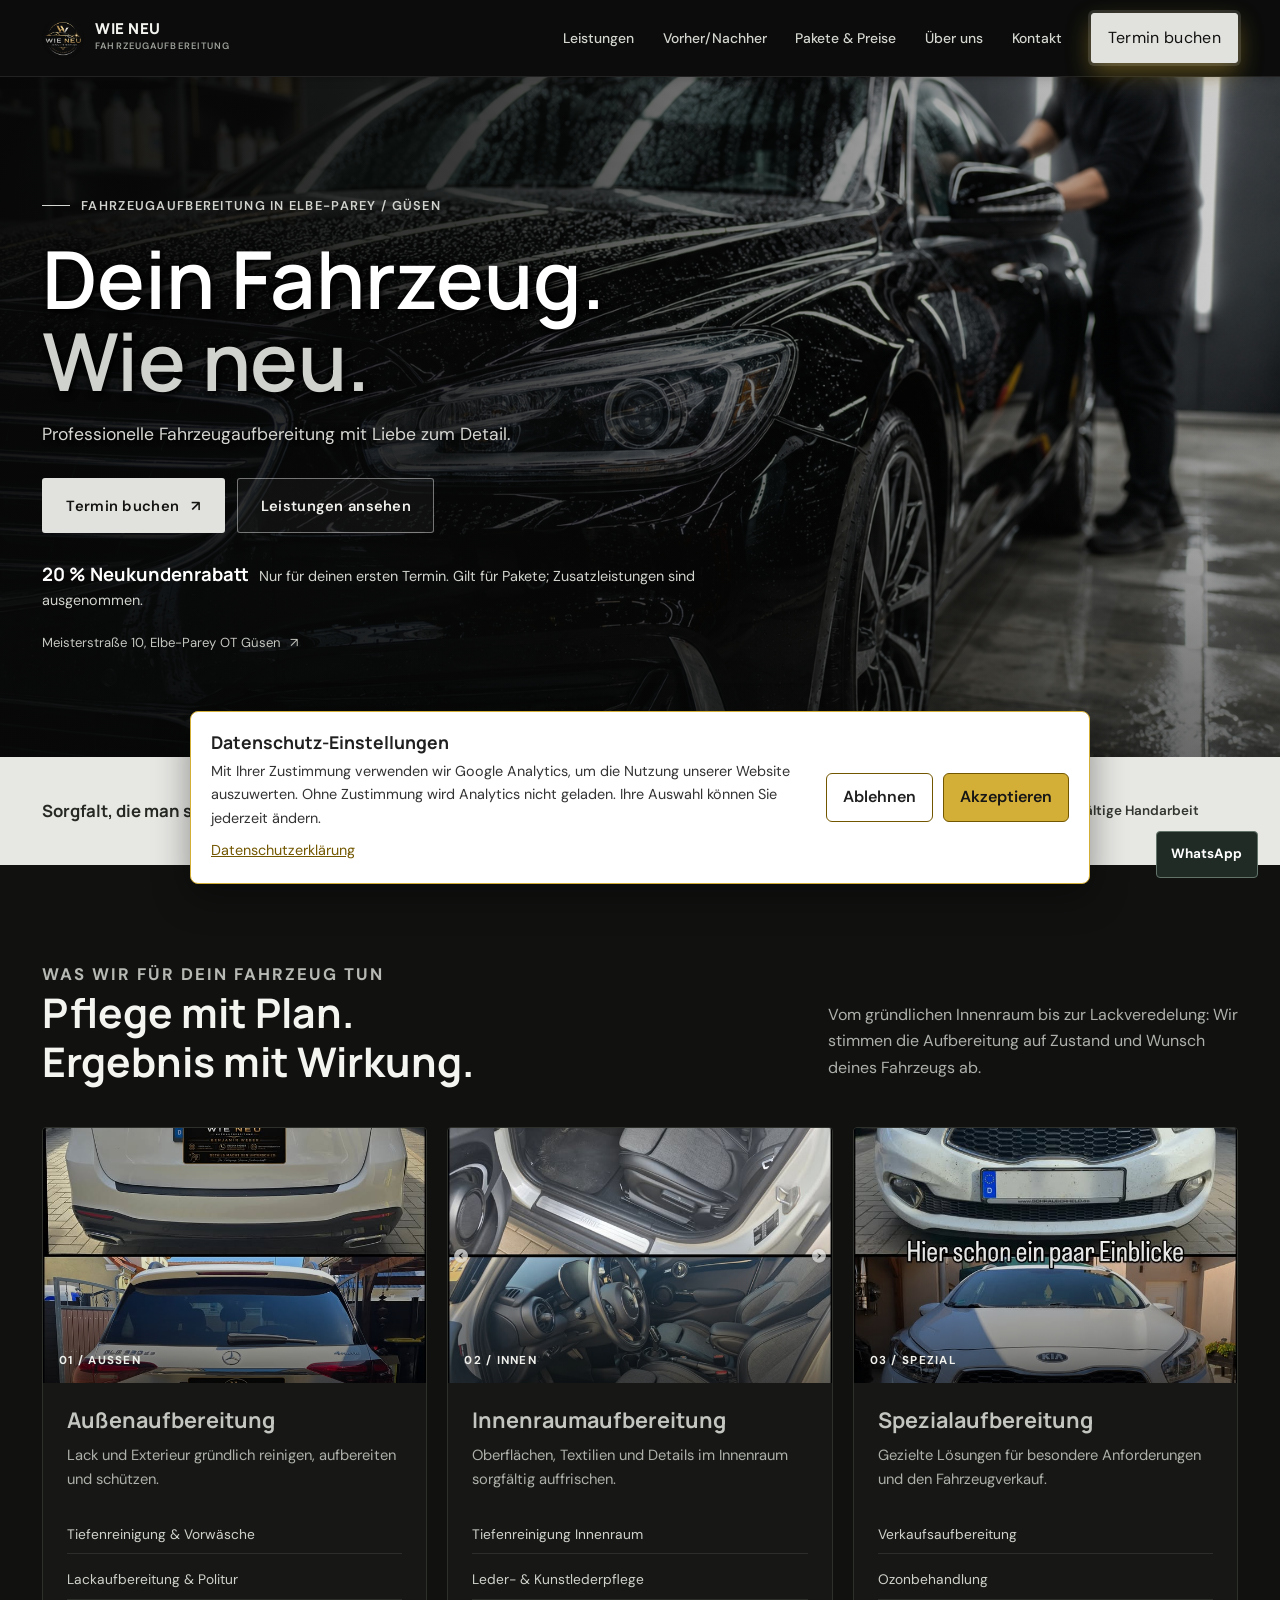
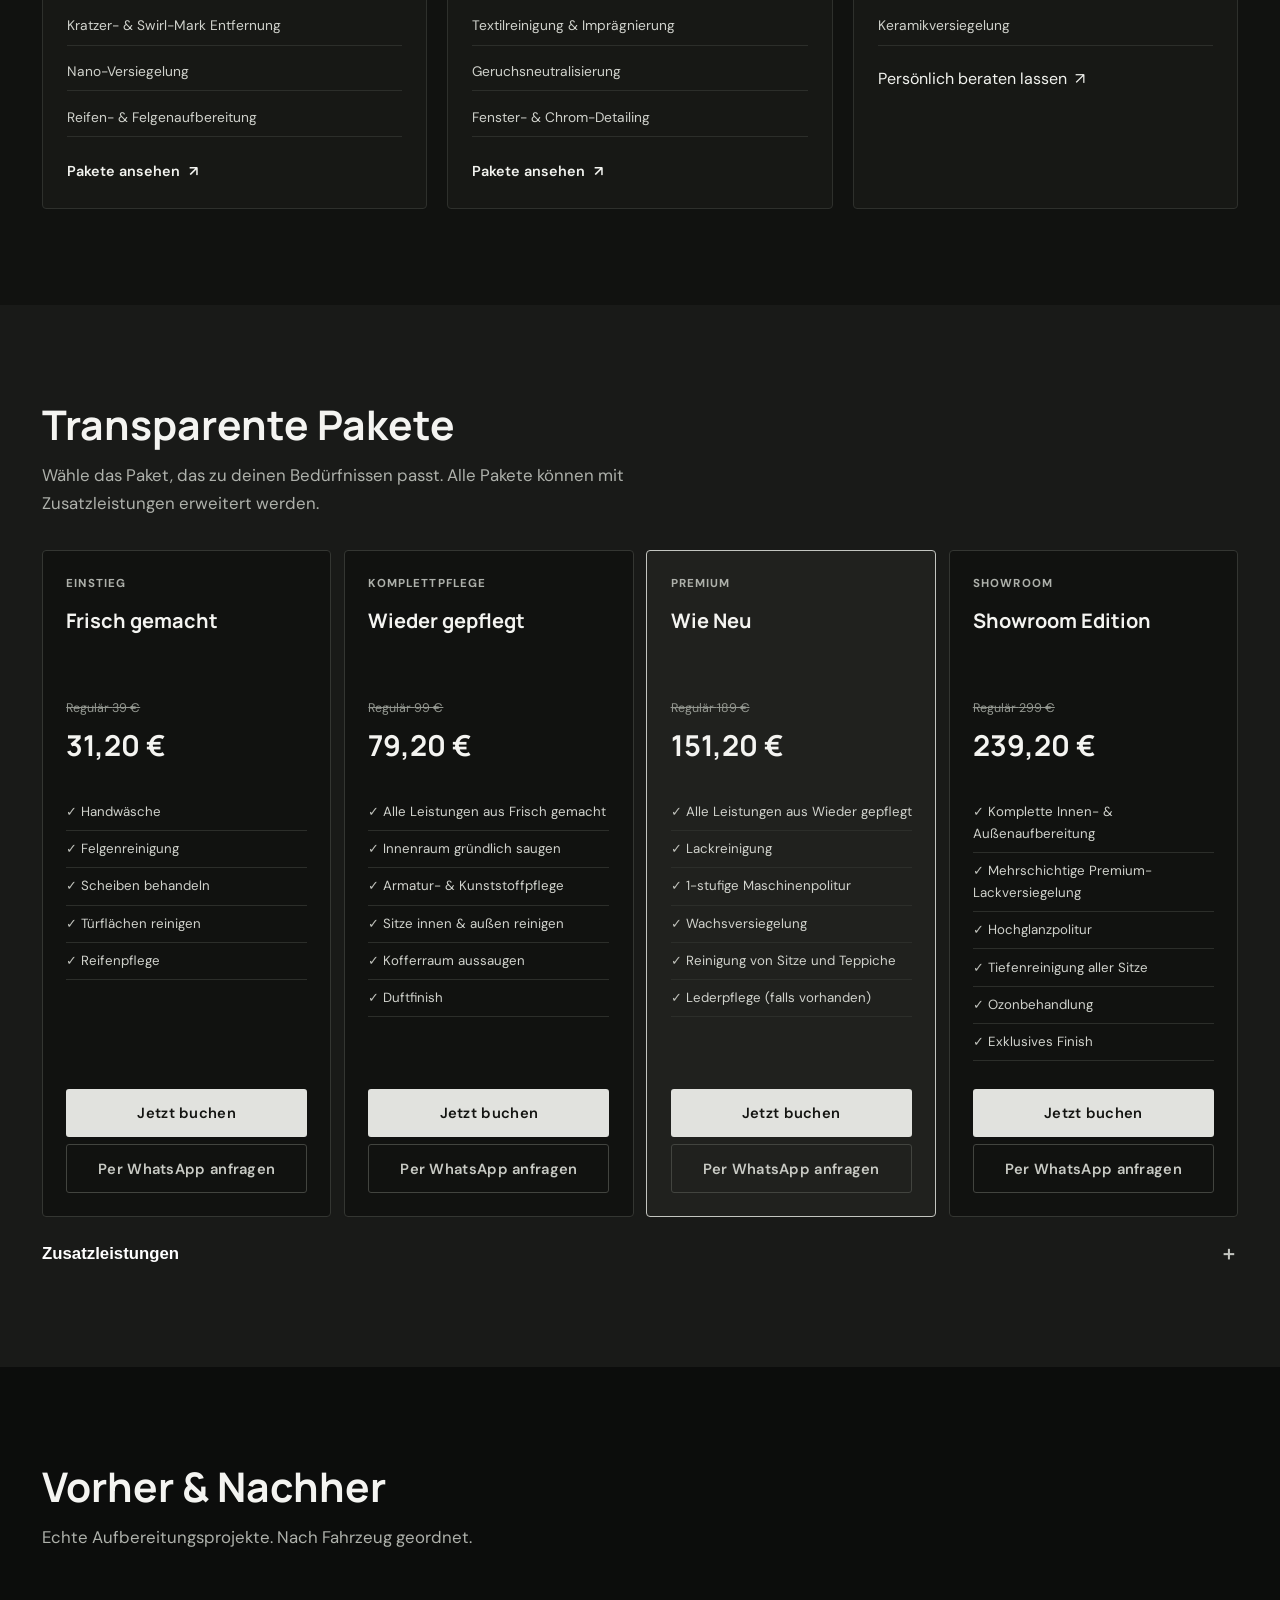
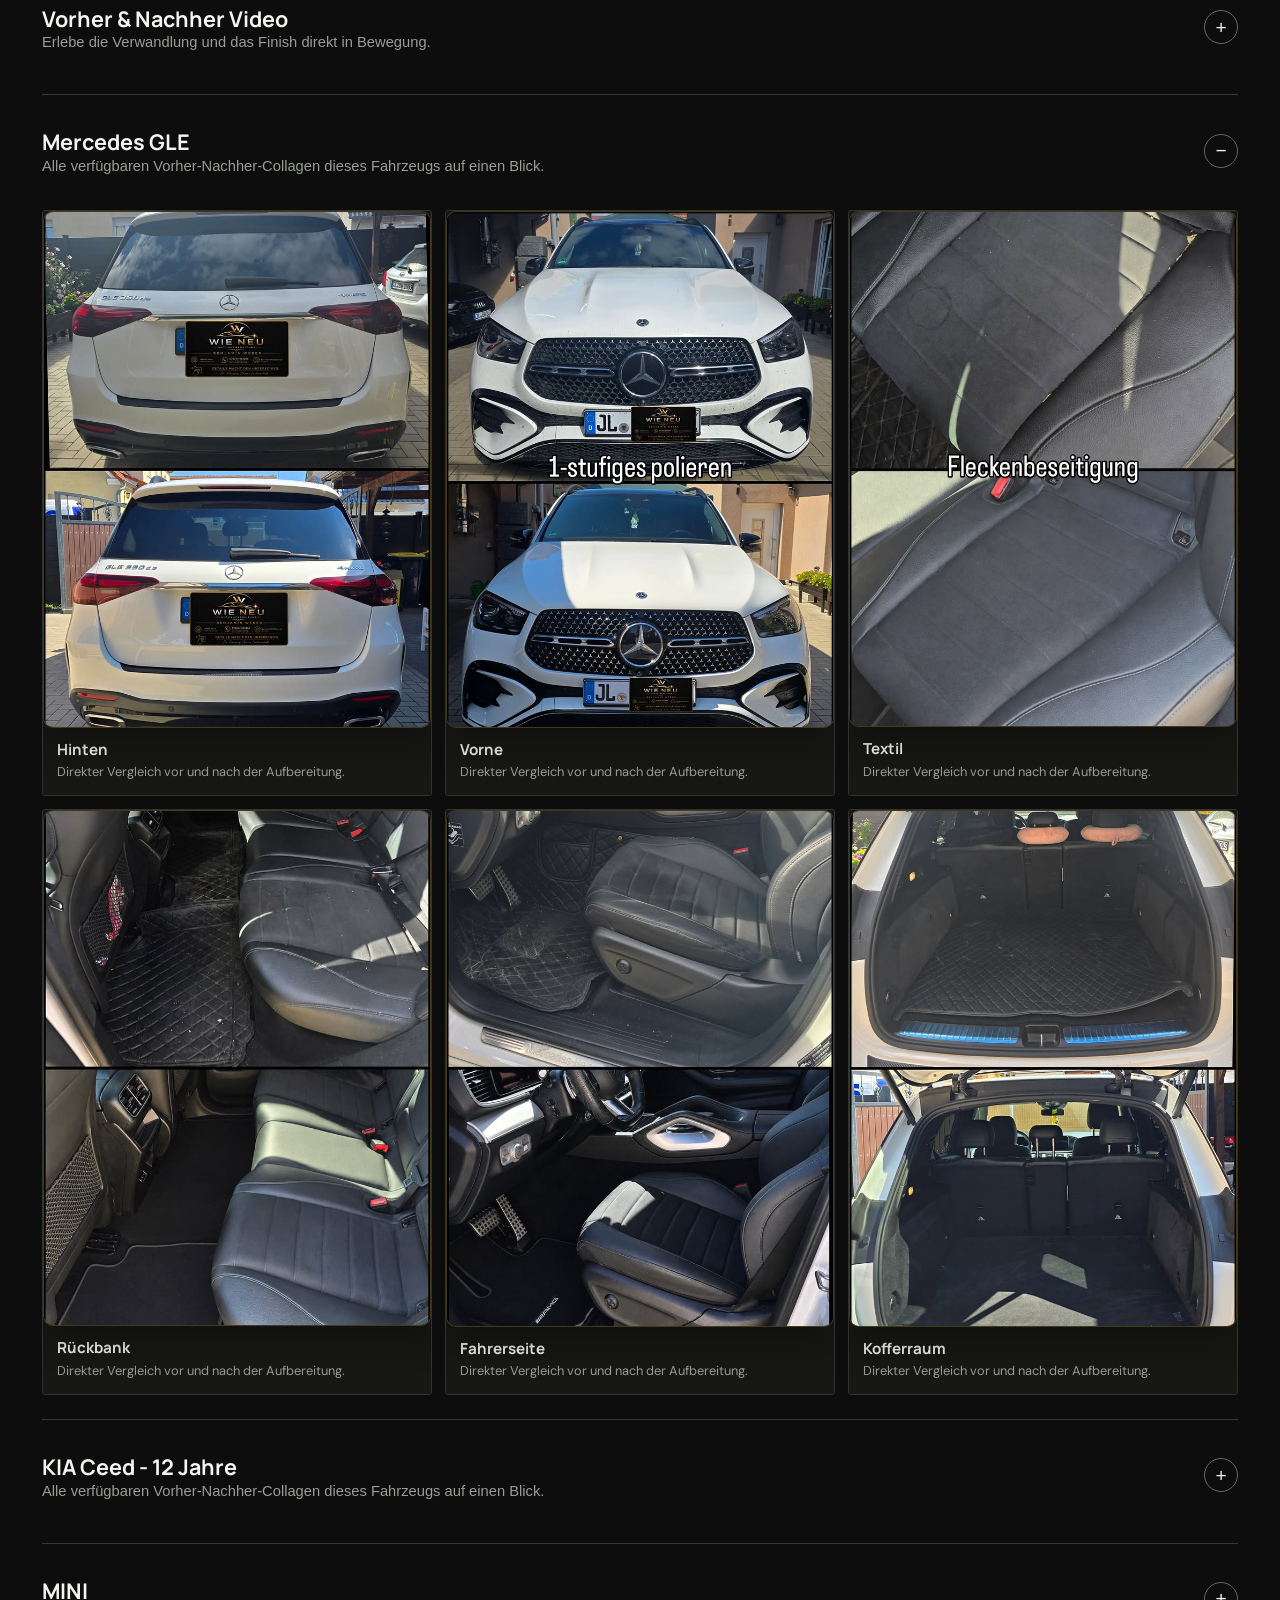
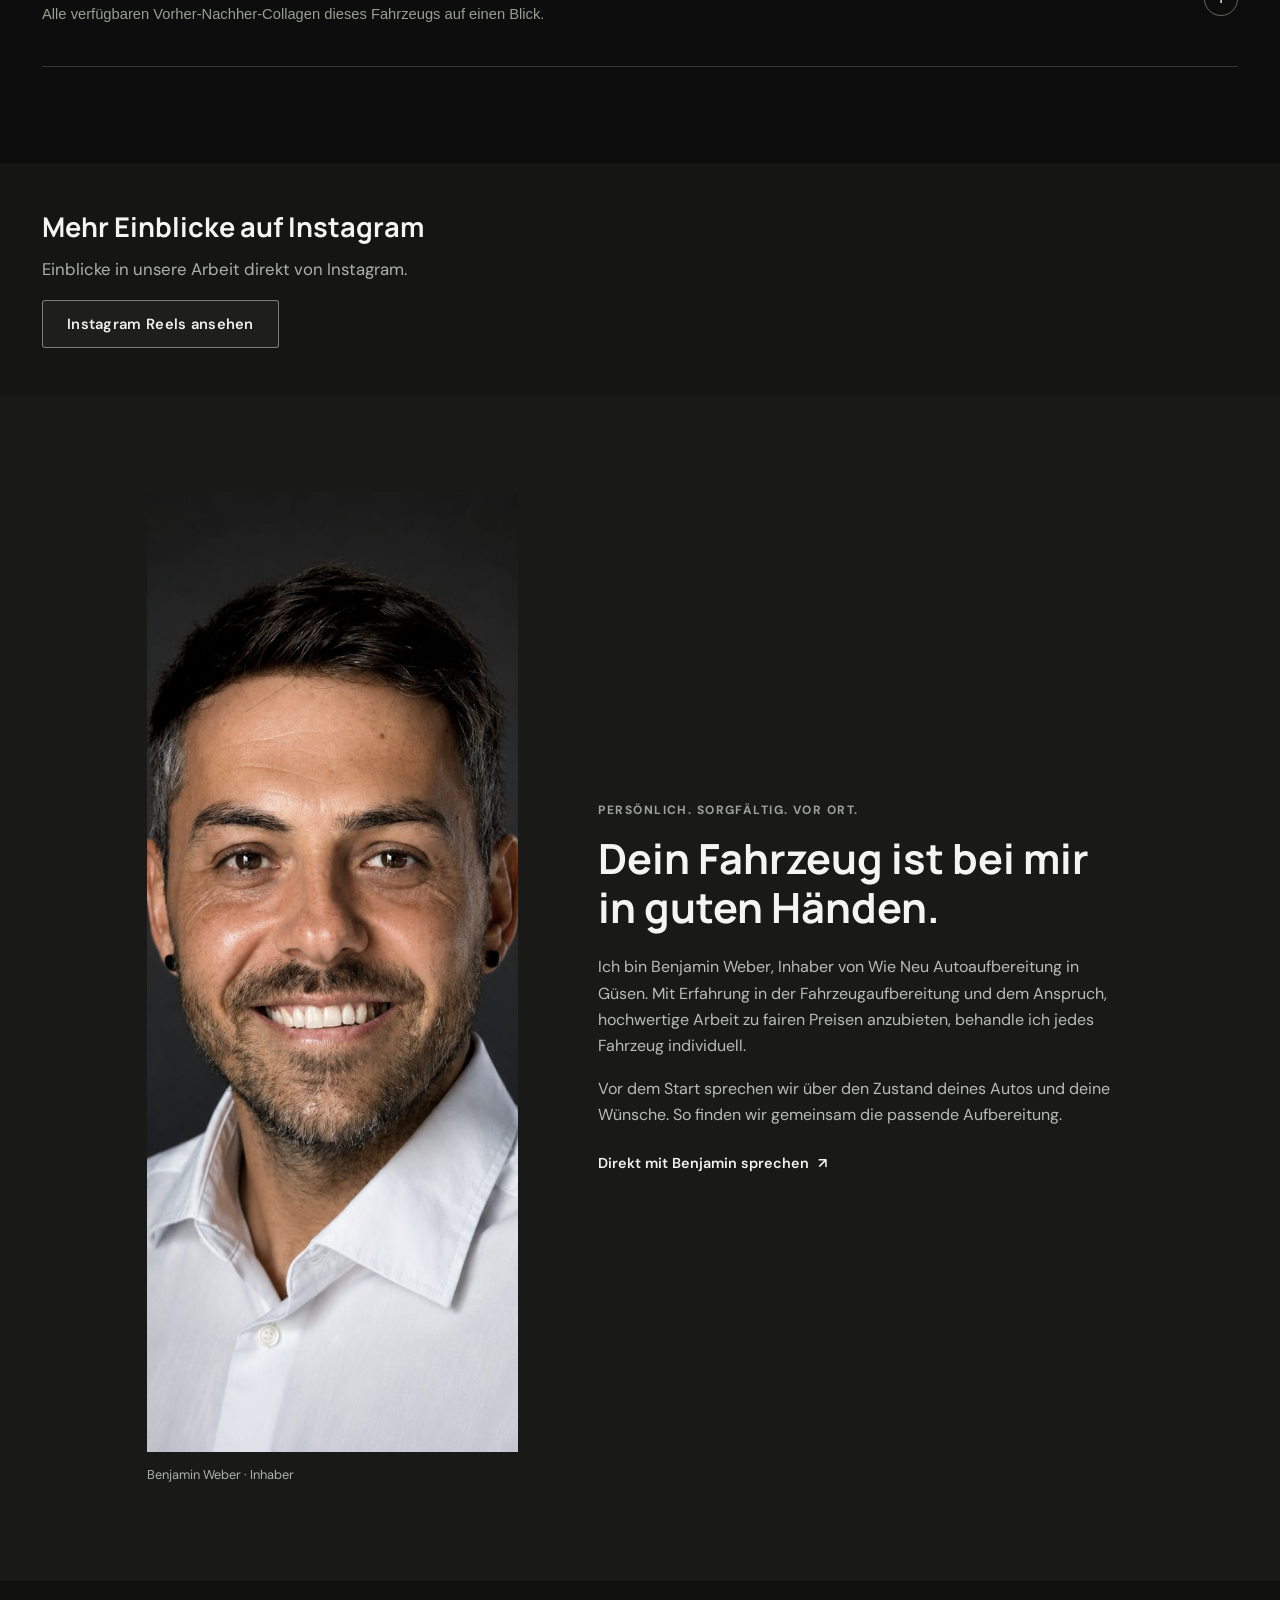
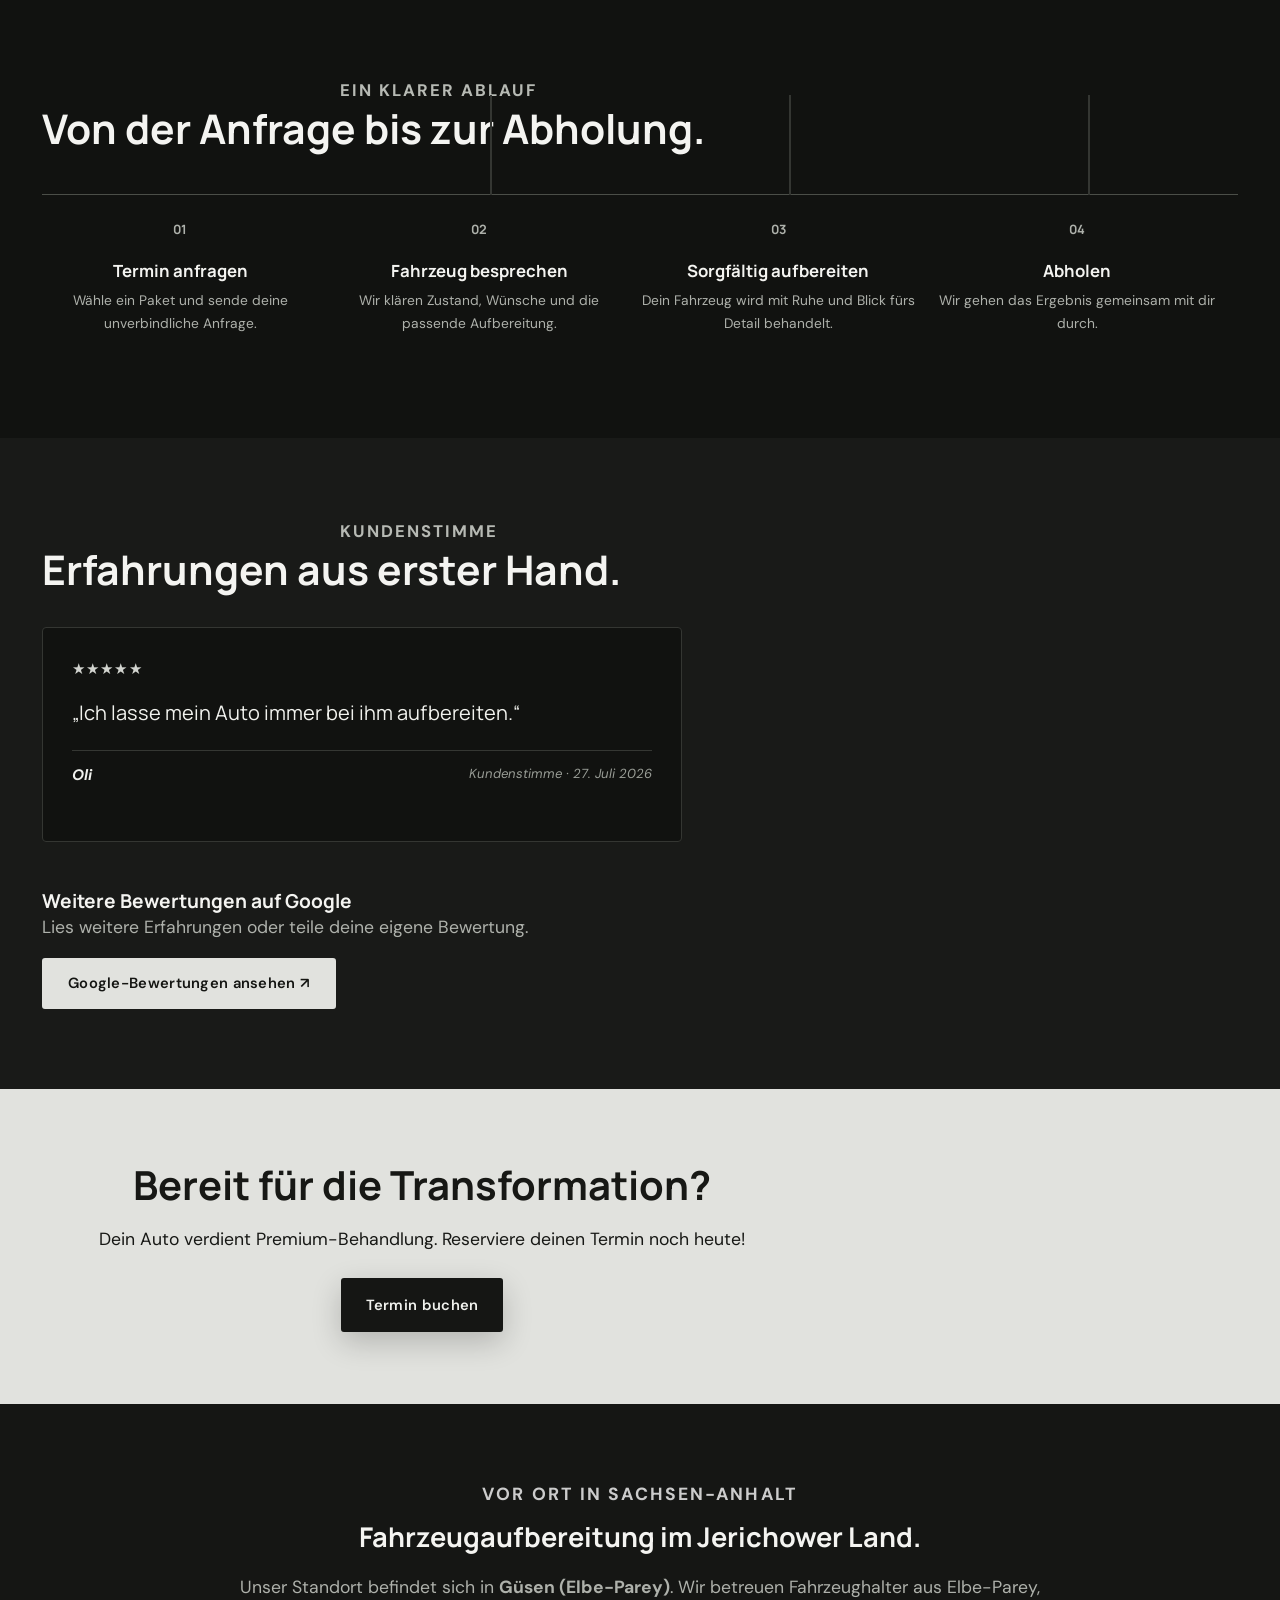
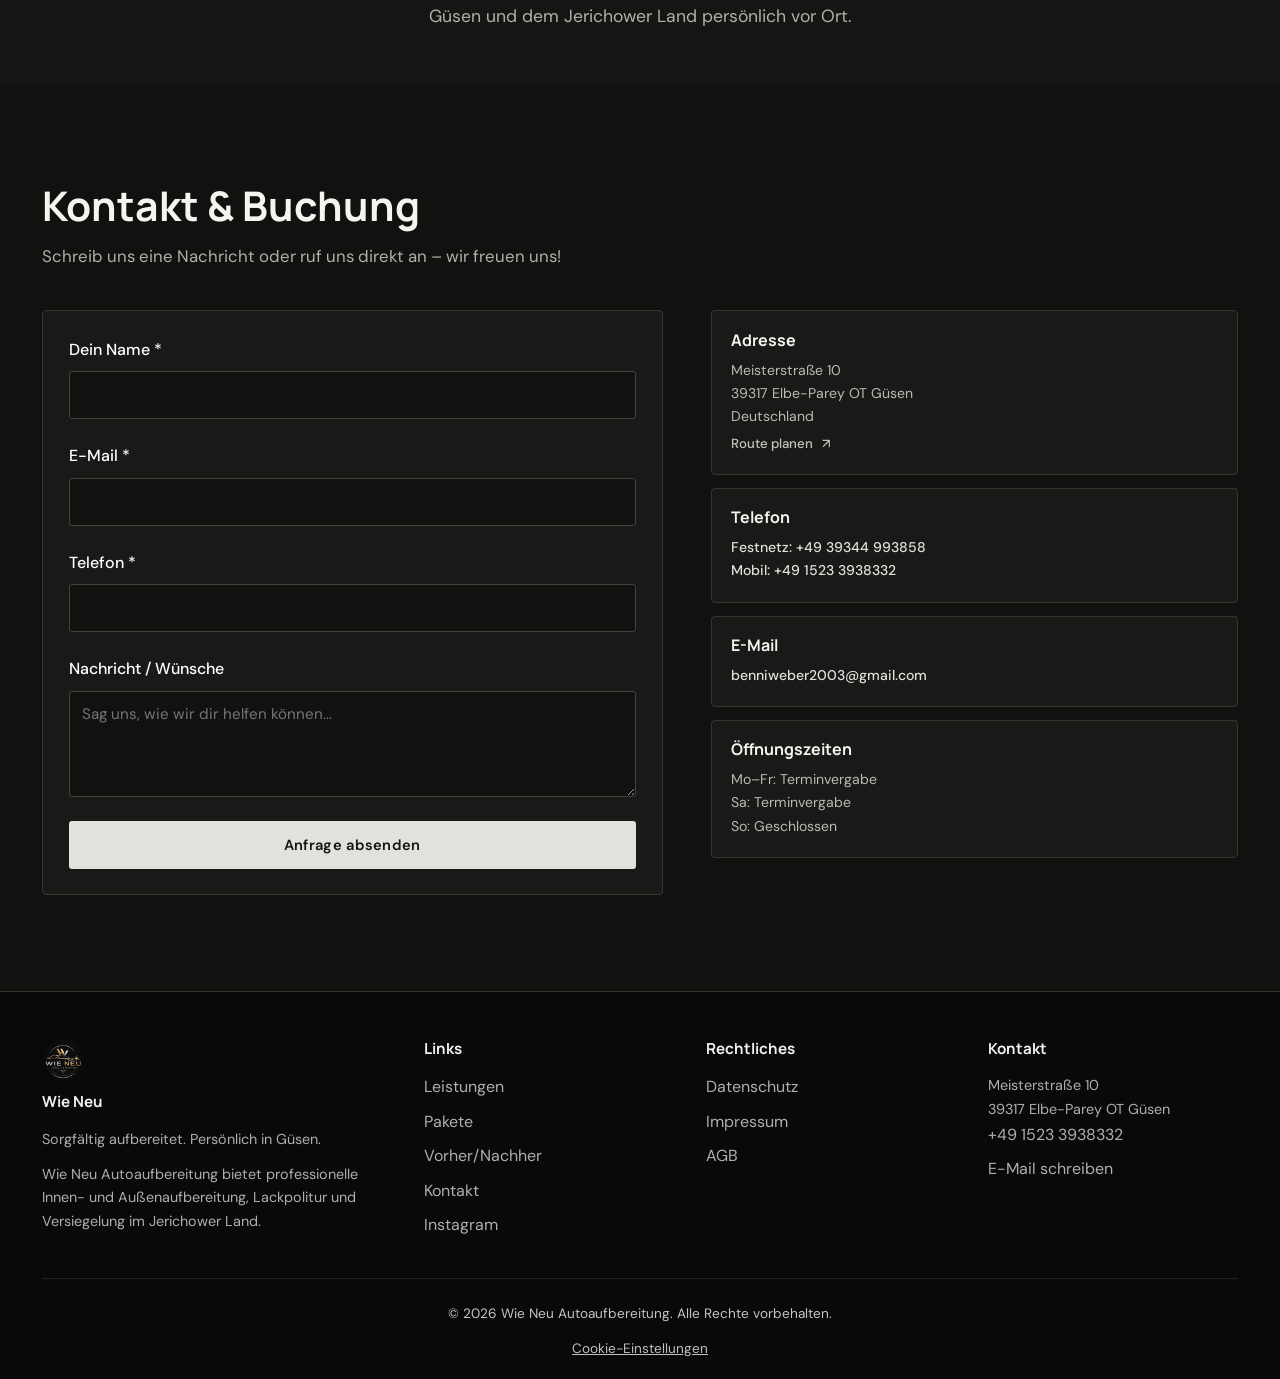
==== commit c34d3f08: "g" ====
--- a/index.html
+++ b/index.html
@@ -49,11 +49,11 @@
       <nav class="site-nav" id="siteNav">
         <ul>
           <li><a href="#services">Leistungen</a></li>
-          <li><a href="#gallery">Ergebnisse</a></li>
+          <li><a href="#gallery">Vorher/Nachher</a></li>
           <li><a href="#packages">Pakete & Preise</a></li>
           <li><a href="#team">Über uns</a></li>
           <li><a href="#contact">Kontakt</a></li>
-          <li><button class="btn btn-primary nav-cta" data-modal="bookingModal">Termin anfragen</button></li>
+          <li><button class="btn btn-primary nav-cta" data-modal="bookingModal">Termin buchen</button></li>
         </ul>
       </nav>
     </div>
@@ -66,12 +66,12 @@
         <div class="hero-content">
           <p class="hero-kicker"><span></span> Fahrzeugaufbereitung in Elbe-Parey / Güsen</p>
           <h1 class="hero-title">Dein Fahrzeug.<br><em>Wie neu.</em></h1>
-          <p class="hero-subtitle">Professionelle Aufbereitung für gepflegte Fahrzeuge, sichtbaren Glanz und langfristigen Werterhalt.</p>
+          <p class="hero-subtitle">Professionelle Fahrzeugaufbereitung mit Liebe zum Detail.</p>
           <div class="hero-ctas">
-            <button class="btn btn-primary btn-large" data-modal="bookingModal">Termin anfragen <span aria-hidden="true">↗</span></button>
-            <a class="btn btn-outline btn-large" href="#services">Leistungen entdecken</a>
-          </div>
-          <p class="hero-offer"><strong>20 %</strong> Neukundenrabatt auf die Paketpreise</p>
+            <button class="btn btn-primary btn-large" data-modal="bookingModal">Termin buchen <span aria-hidden="true">↗</span></button>
+            <a class="btn btn-outline btn-large" href="#services">Leistungen ansehen</a>
+          </div>
+          <p class="hero-offer"><strong>20 % Neukundenrabatt</strong> Nur für deinen ersten Termin. Gilt für Pakete; Zusatzleistungen sind ausgenommen.</p>
           <a class="hero-location" href="https://maps.google.com/?q=Meisterstra%C3%9Fe+10%2C+39317+Elbe-Parey+OT+G%C3%BCsen" target="_blank" rel="noopener noreferrer">Meisterstraße 10, Elbe-Parey OT Güsen <span aria-hidden="true">↗</span></a>
         </div>
       </div>
@@ -80,10 +80,10 @@
     <section class="why-section" id="why">
       <div class="container trust-strip">
         <p class="trust-intro">Sorgfalt, die man sieht.</p>
-        <div class="trust-item"><span>01</span><strong>Persönliche Beratung</strong></div>
-        <div class="trust-item"><span>02</span><strong>Transparente Paketpreise</strong></div>
-        <div class="trust-item"><span>03</span><strong>Handarbeit im Detail</strong></div>
-        <div class="trust-item"><span>04</span><strong>Regional in Güsen</strong></div>
+        <div class="trust-item"><span>01</span><strong>Premium-Qualität</strong></div>
+        <div class="trust-item"><span>02</span><strong>Persönliche Beratung</strong></div>
+        <div class="trust-item"><span>03</span><strong>Transparente Preise</strong></div>
+        <div class="trust-item"><span>04</span><strong>Sorgfältige Handarbeit</strong></div>
       </div>
     </section>
 
@@ -177,13 +177,12 @@
           <p>Wähle das Paket, das zu deinen Bedürfnissen passt. Alle Pakete können mit Zusatzleistungen erweitert werden.</p>
         </div>
         <div class="packages-grid">
-          <div class="package-card" data-package="fresh" data-price="31.20">
+          <div class="package-card" data-package="fresh">
             <div class="package-label">Einstieg</div>
             <h3>Frisch gemacht</h3>
             <div class="package-price">
-              <div class="price-original">Regulär 39€</div>
-              <span class="price">31,20€</span>
-              <span class="duration">mit 20% Neukundenrabatt</span>
+              <div class="price-original">Regulär <span data-original-package-price="fresh"></span></div>
+              <span class="price" data-package-price="fresh"></span>
             </div>
             <ul class="package-features">
               <li>✓ Handwäsche</li>
@@ -195,13 +194,12 @@
             <button class="btn btn-primary" data-modal="bookingModal" data-select-package="fresh">Jetzt buchen</button>
             <a class="btn btn-whatsapp" href="#" data-whatsapp-package="fresh">Per WhatsApp anfragen</a>
           </div>
-          <div class="package-card" data-package="care" data-price="79.20">
+          <div class="package-card" data-package="care">
             <div class="package-label">Komplettpflege</div>
             <h3>Wieder gepflegt</h3>
             <div class="package-price">
-              <div class="price-original">Regulär 99€</div>
-              <span class="price">79,20€</span>
-              <span class="duration">mit 20% Neukundenrabatt</span>
+              <div class="price-original">Regulär <span data-original-package-price="care"></span></div>
+              <span class="price" data-package-price="care"></span>
             </div>
             <ul class="package-features">
               <li>✓ Alle Leistungen aus Frisch gemacht</li>
@@ -214,13 +212,12 @@
             <button class="btn btn-primary" data-modal="bookingModal" data-select-package="care">Jetzt buchen</button>
             <a class="btn btn-whatsapp" href="#" data-whatsapp-package="care">Per WhatsApp anfragen</a>
           </div>
-          <div class="package-card featured" data-package="wikeneu" data-price="151.20">
+          <div class="package-card featured" data-package="wikeneu">
             <div class="package-label">Premium</div>
             <h3>Wie Neu</h3>
             <div class="package-price">
-              <div class="price-original">Regulär 189€</div>
-              <span class="price">151,20€</span>
-              <span class="duration">mit 20% Neukundenrabatt</span>
+              <div class="price-original">Regulär <span data-original-package-price="wikeneu"></span></div>
+              <span class="price" data-package-price="wikeneu"></span>
             </div>
             <ul class="package-features">
               <li>✓ Alle Leistungen aus Wieder gepflegt</li>
@@ -233,13 +230,12 @@
             <button class="btn btn-primary" data-modal="bookingModal" data-select-package="wikeneu">Jetzt buchen</button>
             <a class="btn btn-whatsapp" href="#" data-whatsapp-package="wikeneu">Per WhatsApp anfragen</a>
           </div>
-          <div class="package-card" data-package="showroom" data-price="239.20">
+          <div class="package-card" data-package="showroom">
             <div class="package-label">Showroom</div>
             <h3>Showroom Edition</h3>
             <div class="package-price">
-              <div class="price-original">Regulär 299€</div>
-              <span class="price">239,20€</span>
-              <span class="duration">mit 20% Neukundenrabatt</span>
+              <div class="price-original">Regulär <span data-original-package-price="showroom"></span></div>
+              <span class="price" data-package-price="showroom"></span>
             </div>
             <ul class="package-features">
               <li>✓ Komplette Innen- & Außenaufbereitung</li>
@@ -273,35 +269,35 @@
                 <tbody>
                   <tr>
                     <td>Tierhaarentfernung</td>
-                    <td>ab 29€</td>
+                    <td>ab <span data-extra-price="tierhaar"></span></td>
                   </tr>
                     <tr>
                       <td>Ozonbehandlung</td>
-                      <td>ab 49€</td>
+                      <td>ab <span data-extra-price="ozon"></span></td>
                   </tr>
                   <tr>
                     <td>Scheibenversiegelung</td>
-                    <td>ab 19€</td>
+                    <td>ab <span data-extra-price="scheibe"></span></td>
                   </tr>
                   <tr>
                     <td>Felgenversiegelung</td>
-                    <td>ab 49€</td>
+                    <td>ab <span data-extra-price="felge"></span></td>
                   </tr>
                   <tr>
                     <td>Insekten- & Baumharzentfernung</td>
-                    <td>ab 19€</td>
+                    <td>ab <span data-extra-price="insekt"></span></td>
                   </tr>
                   <tr>
                     <td>Keramikversiegelung</td>
-                    <td>ab 149€</td>
+                    <td>ab <span data-extra-price="keramik"></span></td>
                   </tr>
                   <tr>
                     <td>Lederreinigung & Lederpflege</td>
-                    <td>ab 49€</td>
+                    <td>ab <span data-extra-price="leder"></span></td>
                   </tr>
                   <tr>
                     <td>Kunststoff-Außenpflege</td>
-                    <td>ab 29€</td>
+                    <td>ab <span data-extra-price="kunststoff"></span></td>
                   </tr>
                 </tbody>
               </table>
@@ -645,7 +641,7 @@
         <div class="cta-content">
           <h2>Bereit für die Transformation?</h2>
           <p>Dein Auto verdient Premium-Behandlung. Reserviere deinen Termin noch heute!</p>
-          <button class="btn btn-primary btn-large" data-modal="bookingModal">Termin anfragen</button>
+          <button class="btn btn-primary btn-large" data-modal="bookingModal">Termin buchen</button>
         </div>
       </div>
     </section>
@@ -715,7 +711,7 @@
   </main>
 
   <div class="mobile-action-bar" aria-label="Schnellkontakt">
-    <button class="btn btn-primary" type="button" data-modal="bookingModal">Termin anfragen</button>
+    <button class="btn btn-primary" type="button" data-modal="bookingModal">Termin buchen</button>
     <a class="btn btn-outline" href="tel:+4915233938332">Anrufen</a>
   </div>
 
@@ -740,30 +736,30 @@
           <h3>Paket auswählen</h3>
           <div class="package-selection">
             <label class="package-option">
-              <input type="radio" name="package" value="fresh" data-price="31.20" data-original-price="39">
+              <input type="radio" name="package" value="fresh">
               <span class="option-label">
-                <strong>Frisch gemacht - 31,20€</strong>
+                <strong>Frisch gemacht - <span data-package-price="fresh"></span></strong>
                 <small>Handwäsche, Felgenreinigung, Scheiben behandeln</small>
               </span>
             </label>
             <label class="package-option">
-              <input type="radio" name="package" value="care" data-price="79.20" data-original-price="99" checked>
+              <input type="radio" name="package" value="care" checked>
               <span class="option-label">
-                <strong>Wieder gepflegt - 79,20€</strong>
+                <strong>Wieder gepflegt - <span data-package-price="care"></span></strong>
                 <small>Innenraum gründlich gesäubert, Armatur- & Kunststoffpflege</small>
               </span>
             </label>
             <label class="package-option">
-              <input type="radio" name="package" value="wikeneu" data-price="151.20" data-original-price="189">
+              <input type="radio" name="package" value="wikeneu">
               <span class="option-label">
-                <strong>Wie Neu - 151,20€</strong>
+                <strong>Wie Neu - <span data-package-price="wikeneu"></span></strong>
                 <small>Lackversiegelung, Maschinenpolitur</small>
               </span>
             </label>
             <label class="package-option">
-              <input type="radio" name="package" value="showroom" data-price="239.20" data-original-price="299">
+              <input type="radio" name="package" value="showroom">
               <span class="option-label">
-                <strong>Showroom Edition - 239,20€</strong>
+                <strong>Showroom Edition - <span data-package-price="showroom"></span></strong>
                 <small>Komplette Premium-Aufbereitung mit Ozonbehandlung</small>
               </span>
             </label>
@@ -774,44 +770,44 @@
           <h3>Zusatzleistungen <span>(optional)</span></h3>
           <div class="extras-selection">
             <label class="extra-option">
-              <input type="checkbox" name="extra" value="tierhaar" data-price="29">
+              <input type="checkbox" name="extra" value="tierhaar">
               <span>Tierhaarentfernung</span>
-              <span class="extra-price">ab 29€</span>
+              <span class="extra-price">ab <span data-extra-price="tierhaar"></span></span>
             </label>
             <label class="extra-option">
-              <input type="checkbox" name="extra" value="ozon" data-price="49">
+              <input type="checkbox" name="extra" value="ozon">
               <span>Ozonbehandlung</span>
-              <span class="extra-price">ab 49€</span>
+              <span class="extra-price">ab <span data-extra-price="ozon"></span></span>
             </label>
             <label class="extra-option">
-              <input type="checkbox" name="extra" value="scheibe" data-price="19">
+              <input type="checkbox" name="extra" value="scheibe">
               <span>Scheibenversiegelung</span>
-              <span class="extra-price">ab 19€</span>
+              <span class="extra-price">ab <span data-extra-price="scheibe"></span></span>
             </label>
             <label class="extra-option">
-              <input type="checkbox" name="extra" value="felge" data-price="49">
+              <input type="checkbox" name="extra" value="felge">
               <span>Felgenversiegelung</span>
-              <span class="extra-price">ab 49€</span>
+              <span class="extra-price">ab <span data-extra-price="felge"></span></span>
             </label>
             <label class="extra-option">
-              <input type="checkbox" name="extra" value="insekt" data-price="19">
+              <input type="checkbox" name="extra" value="insekt">
               <span>Insekten- & Baumharzentfernung</span>
-              <span class="extra-price">ab 19€</span>
+              <span class="extra-price">ab <span data-extra-price="insekt"></span></span>
             </label>
             <label class="extra-option">
-              <input type="checkbox" name="extra" value="keramik" data-price="149">
+              <input type="checkbox" name="extra" value="keramik">
               <span>Keramikversiegelung</span>
-              <span class="extra-price">ab 149€</span>
+              <span class="extra-price">ab <span data-extra-price="keramik"></span></span>
             </label>
             <label class="extra-option">
-              <input type="checkbox" name="extra" value="leder" data-price="49">
+              <input type="checkbox" name="extra" value="leder">
               <span>Lederreinigung & Lederpflege</span>
-              <span class="extra-price">ab 49€</span>
+              <span class="extra-price">ab <span data-extra-price="leder"></span></span>
             </label>
             <label class="extra-option">
-              <input type="checkbox" name="extra" value="kunststoff" data-price="29">
+              <input type="checkbox" name="extra" value="kunststoff">
               <span>Kunststoff-Außenpflege</span>
-              <span class="extra-price">ab 29€</span>
+              <span class="extra-price">ab <span data-extra-price="kunststoff"></span></span>
             </label>
           </div>
         </div>
@@ -897,23 +893,23 @@
           </div>
           <div class="summary-row">
             <span>Paketpreis regulär:</span>
-            <span id="originalPrice">99,00€</span>
+            <span id="originalPrice"></span>
           </div>
           <div class="summary-row discount">
             <span>20% Neukundenrabatt:</span>
-            <span id="discountPrice">-19,80€</span>
+            <span id="discountPrice"></span>
           </div>
           <div class="summary-row">
             <span>Paketpreis:</span>
-            <span id="packagePrice">79,20€</span>
+            <span id="packagePrice"></span>
           </div>
           <div class="summary-row" id="extrasRow" style="display: none;">
             <span>Zusatzleistungen:</span>
-            <span id="extrasPrice">0€</span>
+            <span id="extrasPrice"></span>
           </div>
           <div class="summary-row total">
             <span>Voraussichtlicher Gesamtpreis:</span>
-            <span id="totalPrice">79,20€</span>
+            <span id="totalPrice"></span>
           </div>
         </div>
         <p class="booking-price-note">Zusatzleistungen sind ab-Preise. Den endgültigen Umfang und Preis stimmen wir nach der Fahrzeugbesichtigung mit dir ab.</p>
@@ -938,6 +934,7 @@
           <ul>
             <li><a href="#services">Leistungen</a></li>
             <li><a href="#packages">Pakete</a></li>
+            <li><a href="#gallery">Vorher/Nachher</a></li>
             <li><a href="#contact">Kontakt</a></li>
             <li><a href="https://www.instagram.com/autoaufbereitung_wie_neu/" target="_blank" rel="noopener noreferrer">Instagram</a></li>
           </ul>
--- a/css/styles.css
+++ b/css/styles.css
@@ -2760,6 +2760,14 @@
 .modal-content { position: relative; width: min(720px, 100%); max-height: calc(100dvh - 2rem); padding: 2rem; overflow-y: auto; background: #151614; border: 1px solid #444741; border-radius: 5px; box-shadow: 0 24px 80px rgba(0, 0, 0, 0.55); }
 .modal-content > h2 { margin-bottom: 1.4rem; font-size: 1.9rem; }
 .modal-close { top: 1rem; right: 1rem; color: #d3d5cf; background: transparent; font-size: 1.2rem; }
+#bookingModal .booking-step h3,
+#bookingModal .form-group label,
+#bookingModal .option-label strong { color: #f0f1ed; }
+#bookingModal .option-label small,
+#bookingModal .consent-hint { color: #bfc1bb; }
+#bookingModal .extra-option span { color: #e3e4e0; }
+#bookingModal .extra-option .extra-price { color: #c3c5c0; }
+#bookingModal .consent-option a { color: #334238; }
 .booking-progress { display: grid; grid-template-columns: repeat(6, minmax(0, 1fr)); gap: 0.3rem; margin: 0 0 0.75rem; list-style: none; }
 .booking-progress li { display: grid; gap: 0.22rem; padding: 0.45rem 0.2rem; color: #777b74; border-top: 2px solid #3a3c37; }
 .booking-progress li span { font-size: 0.7rem; font-weight: 700; }
@@ -2850,7 +2858,8 @@
   .hero-title { font-size: 3.8rem; }
   .hero-subtitle { max-width: 500px; font-size: 1rem; }
   .hero-ctas { align-items: stretch; }
-  .hero-ctas .btn { flex: 1 1 210px; }
+  .hero-ctas .btn { flex: 0 0 auto; }
+  .hero-ctas .btn-large { min-height: 44px; padding: 0.65rem 0.85rem; font-size: 0.86rem; }
   .trust-strip { grid-template-columns: repeat(2, minmax(0, 1fr)); padding: 1.2rem 1.15rem; }
   .trust-intro { grid-column: 1 / -1; margin-bottom: 0.2rem; }
   .trust-item { font-size: 0.78rem; }
@@ -2890,8 +2899,8 @@
   .hero-title { font-size: 3.15rem; }
   .hero-kicker { font-size: 0.67rem; }
   .hero-subtitle { font-size: 0.96rem; }
-  .hero-ctas { flex-direction: column; }
-  .hero-ctas .btn { width: 100%; }
+  .hero-ctas { flex-direction: column; align-items: flex-start; }
+  .hero-ctas .btn { width: auto; }
   .packages-grid { grid-template-columns: 1fr; }
   .package-card { padding: 1.2rem; }
   .package-features li { font-size: 0.84rem; }
@@ -2912,7 +2921,7 @@
   .modal-content { max-height: calc(100dvh - 1rem); padding: 1.3rem 1rem; }
   .modal-content > h2 { padding-right: 2rem; font-size: 1.55rem; }
   .booking-progress { gap: 0.18rem; }
-  .booking-progress li small { font-size: 0.58rem; }
+  .booking-progress li small { font-size: 0.66rem; }
   .booking-step-controls .btn { min-width: 100px; }
   #bookingModal .booking-summary { padding: 0.75rem; }
   #bookingModal .booking-summary .summary-row { gap: 0.6rem; font-size: 0.82rem; }
@@ -2923,3 +2932,16 @@
 @media (prefers-reduced-motion: reduce) {
   *, *::before, *::after { scroll-behavior: auto !important; animation-duration: 0.01ms !important; animation-iteration-count: 1 !important; transition-duration: 0.01ms !important; }
 }
+
+#bookingModal .modal-content { color: #e3e4e0; }
+#bookingModal .modal-content > h2,
+#bookingModal .booking-section h3,
+#bookingModal .option-label strong,
+#bookingModal .form-group label { color: #f0f1ed; }
+#bookingModal .booking-progress li { color: #aeb1ab; }
+#bookingModal .booking-progress li.is-current { color: #f0f1ed; }
+#bookingModal .option-label small,
+#bookingModal .consent-hint { color: #bfc1bb; }
+#bookingModal .extra-option span { color: #e3e4e0; }
+#bookingModal .extra-option .extra-price { color: #c3c5c0; }
+#bookingModal .consent-option a { color: #334238; }
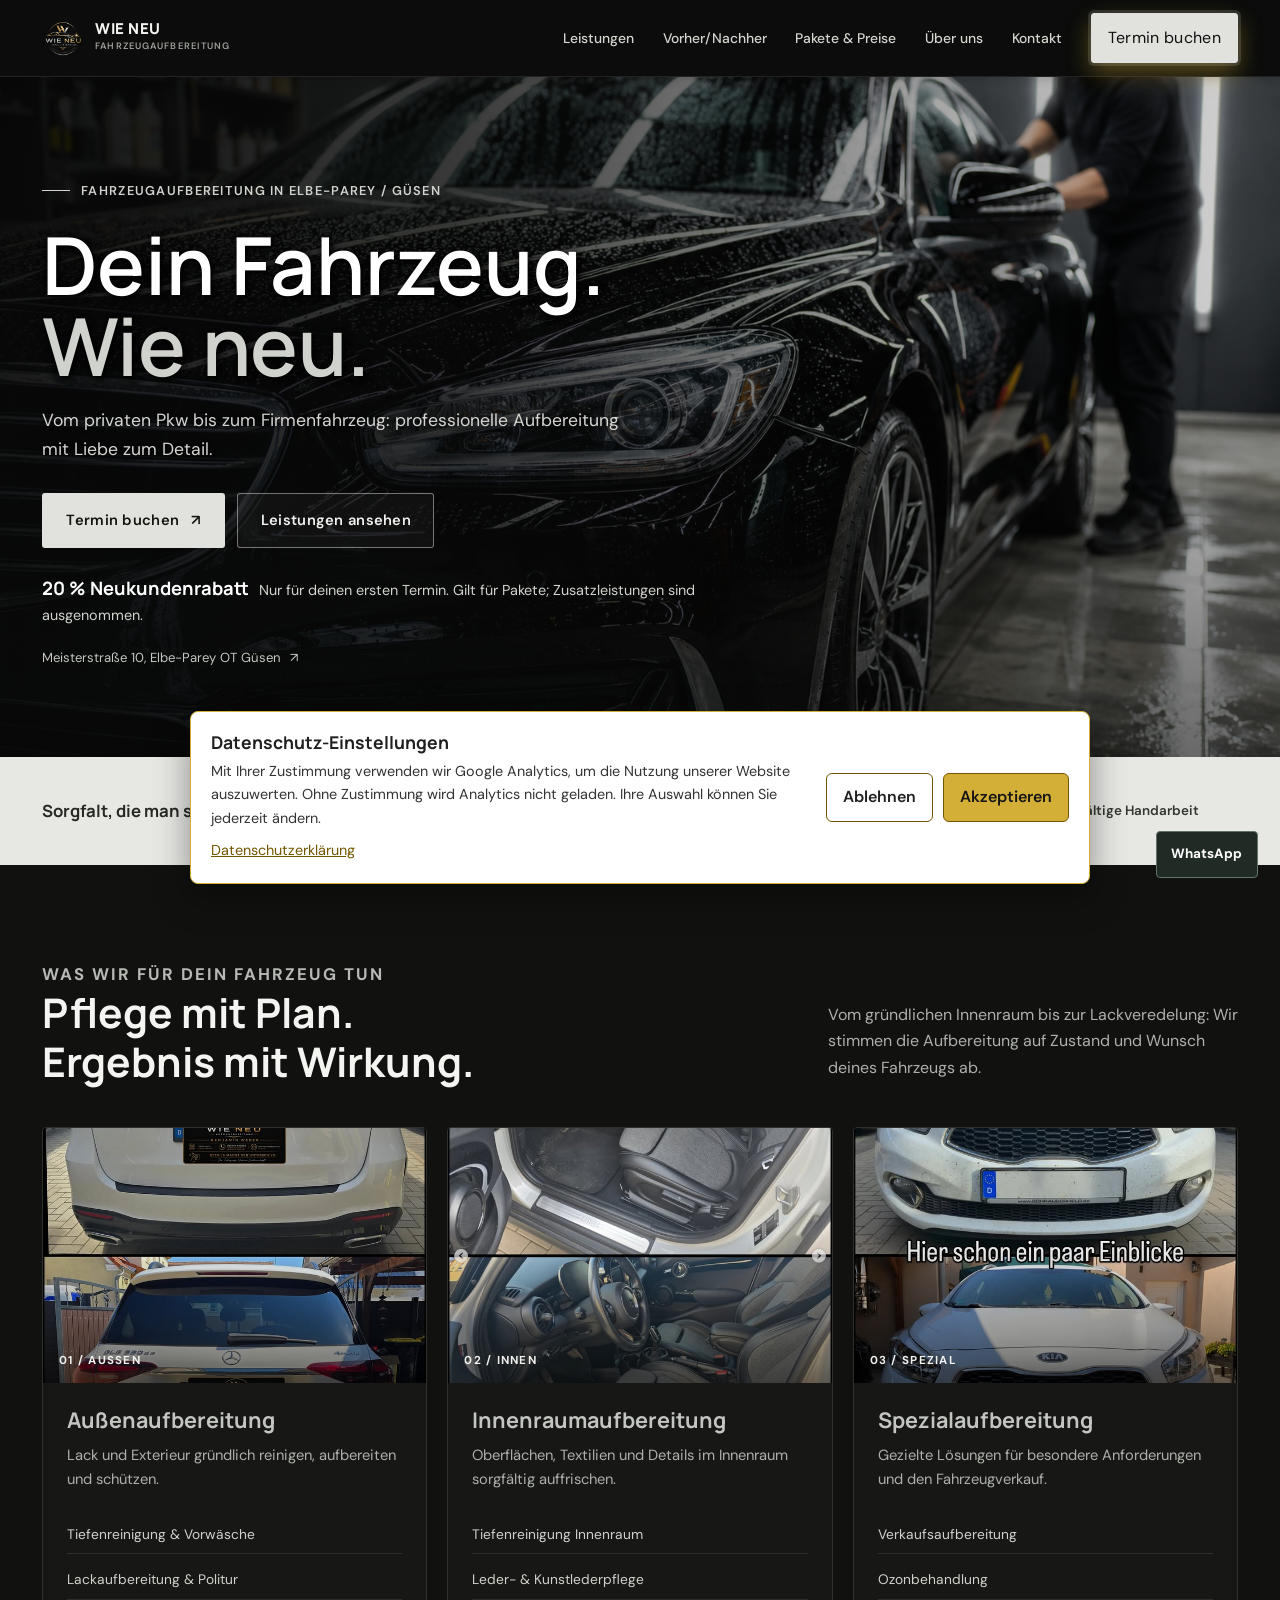
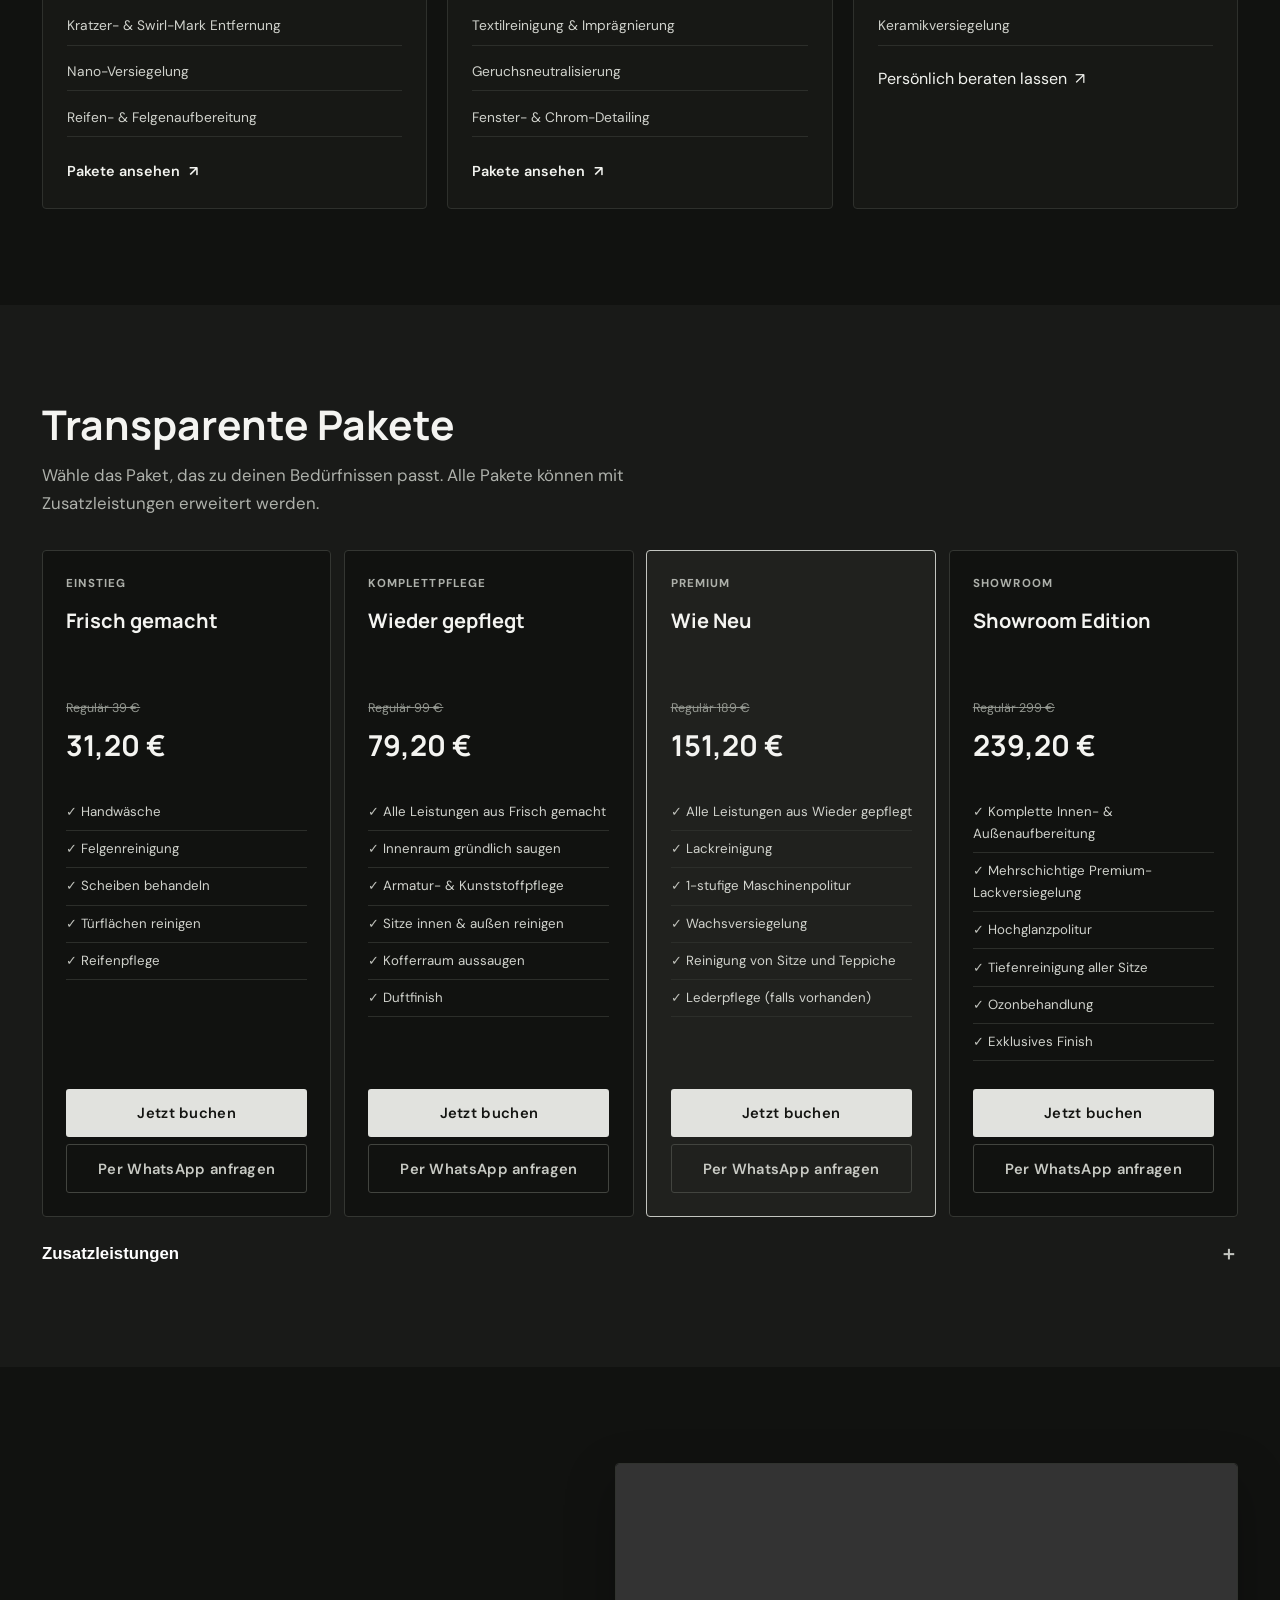
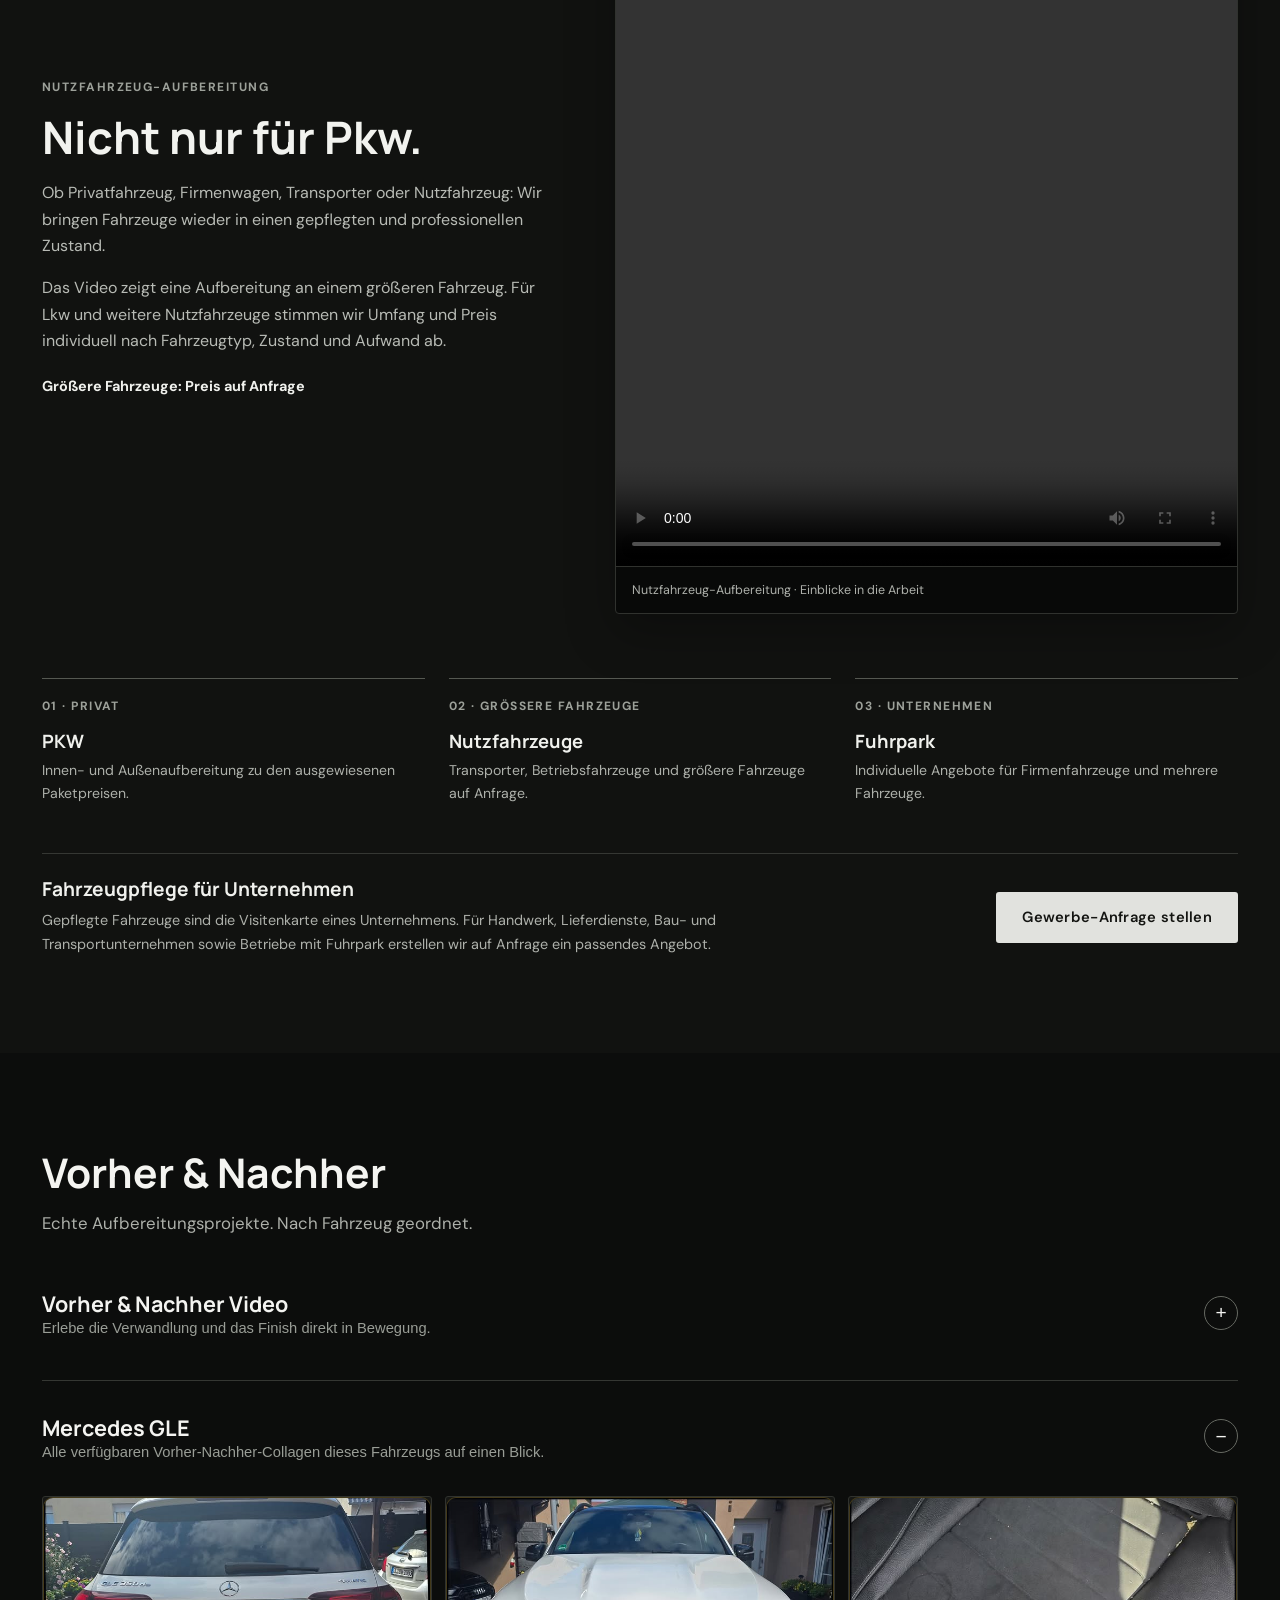
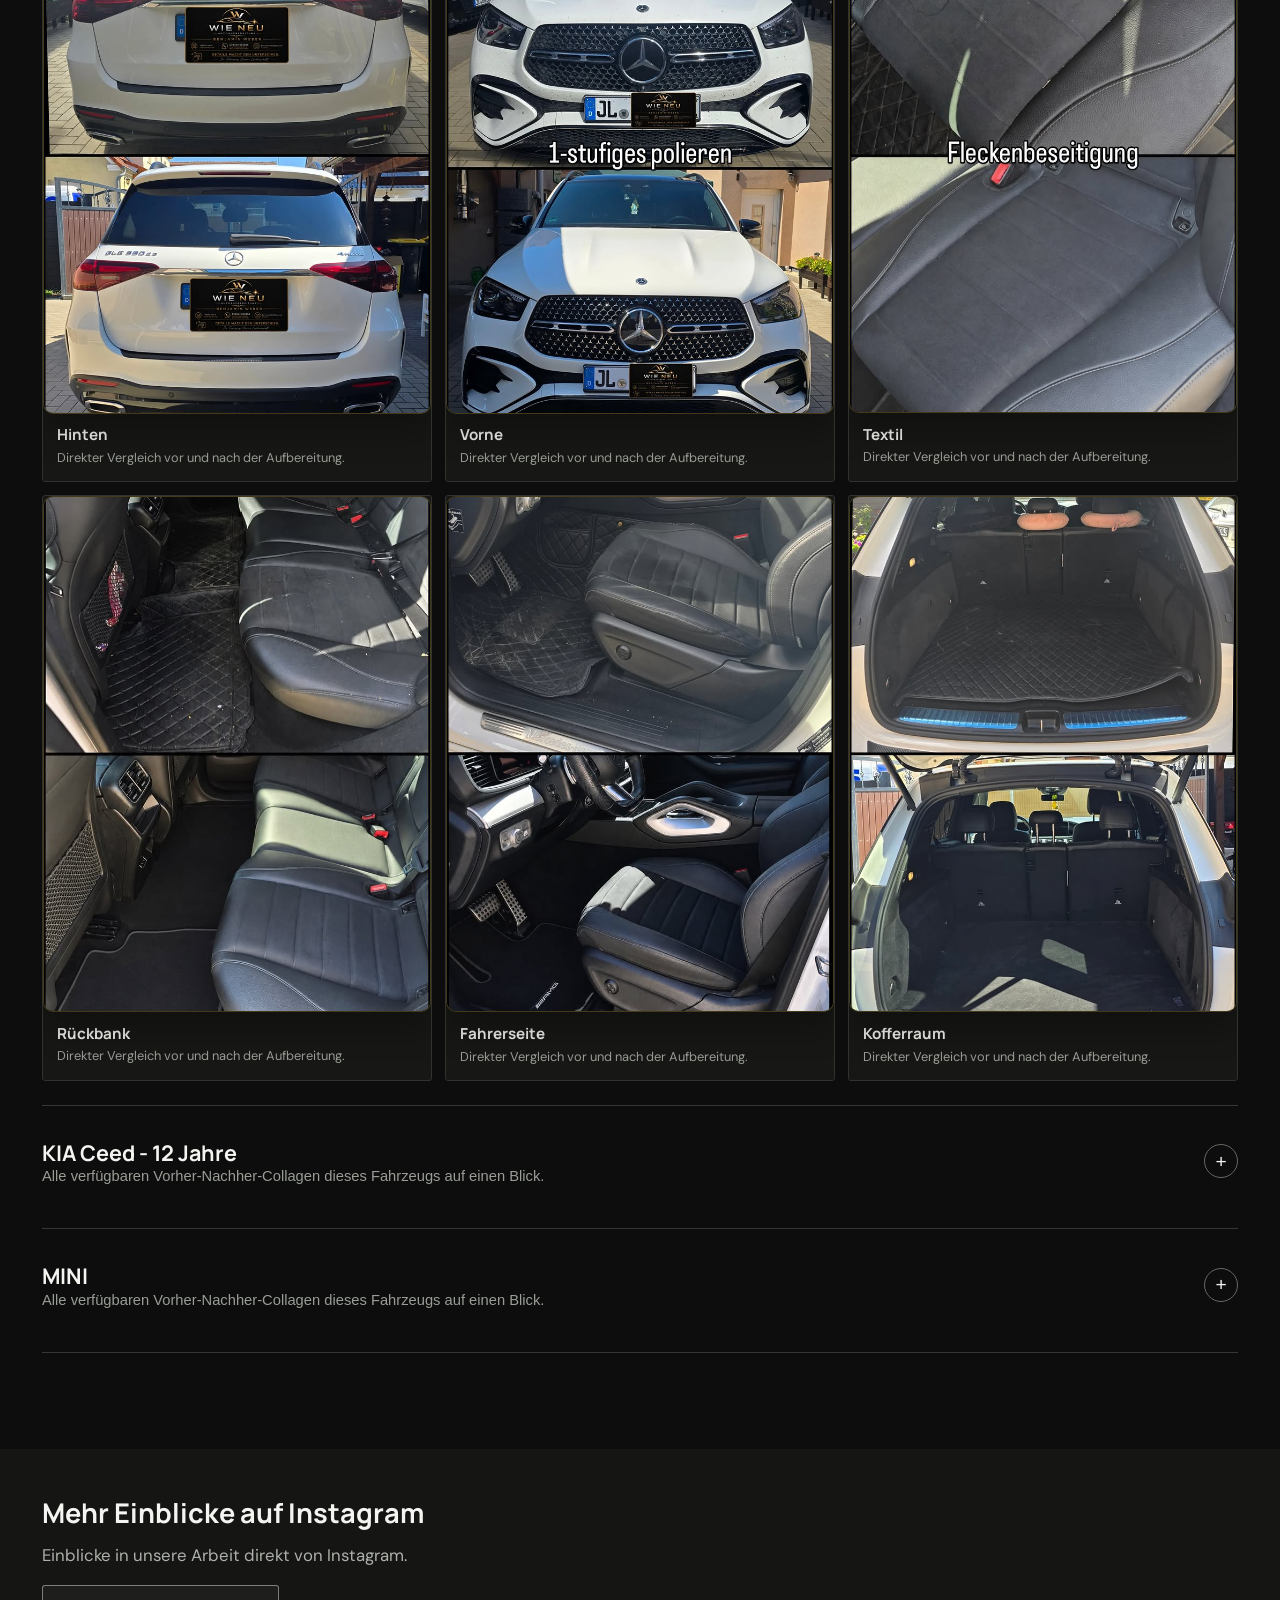
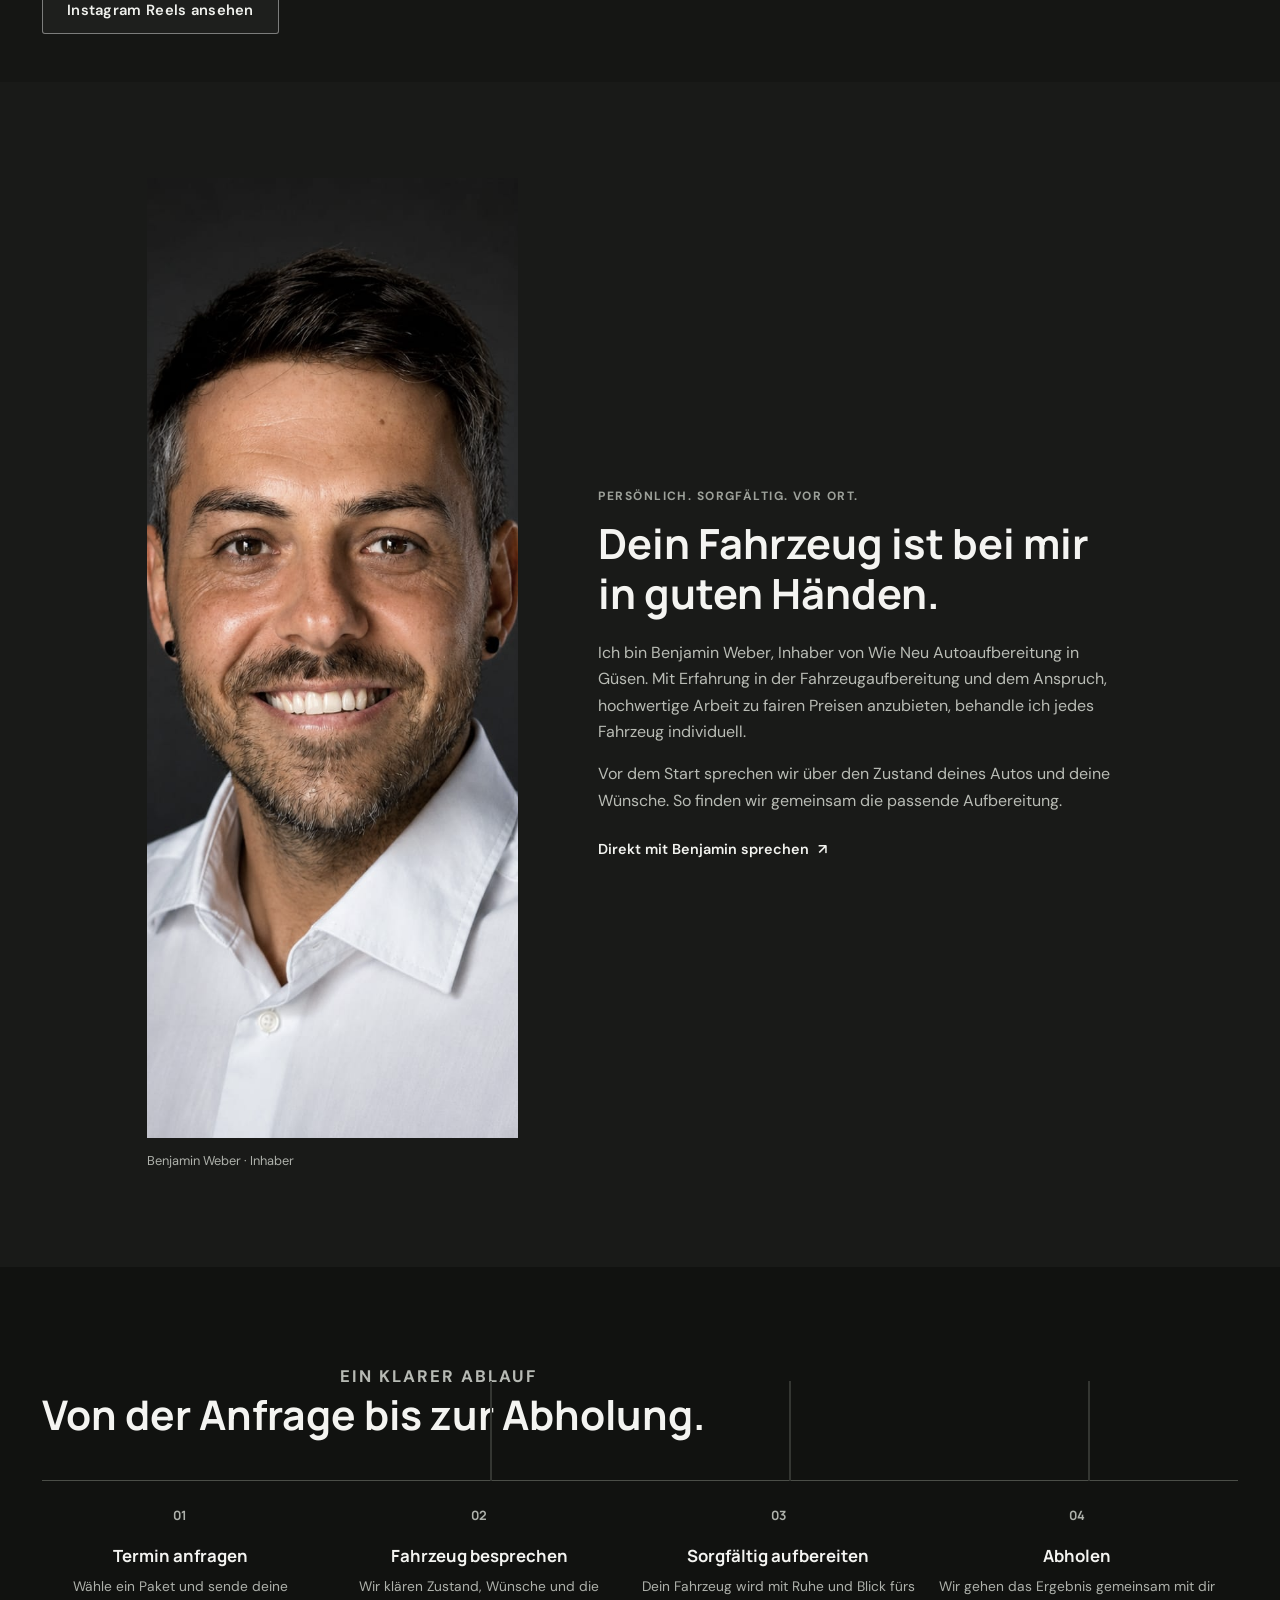
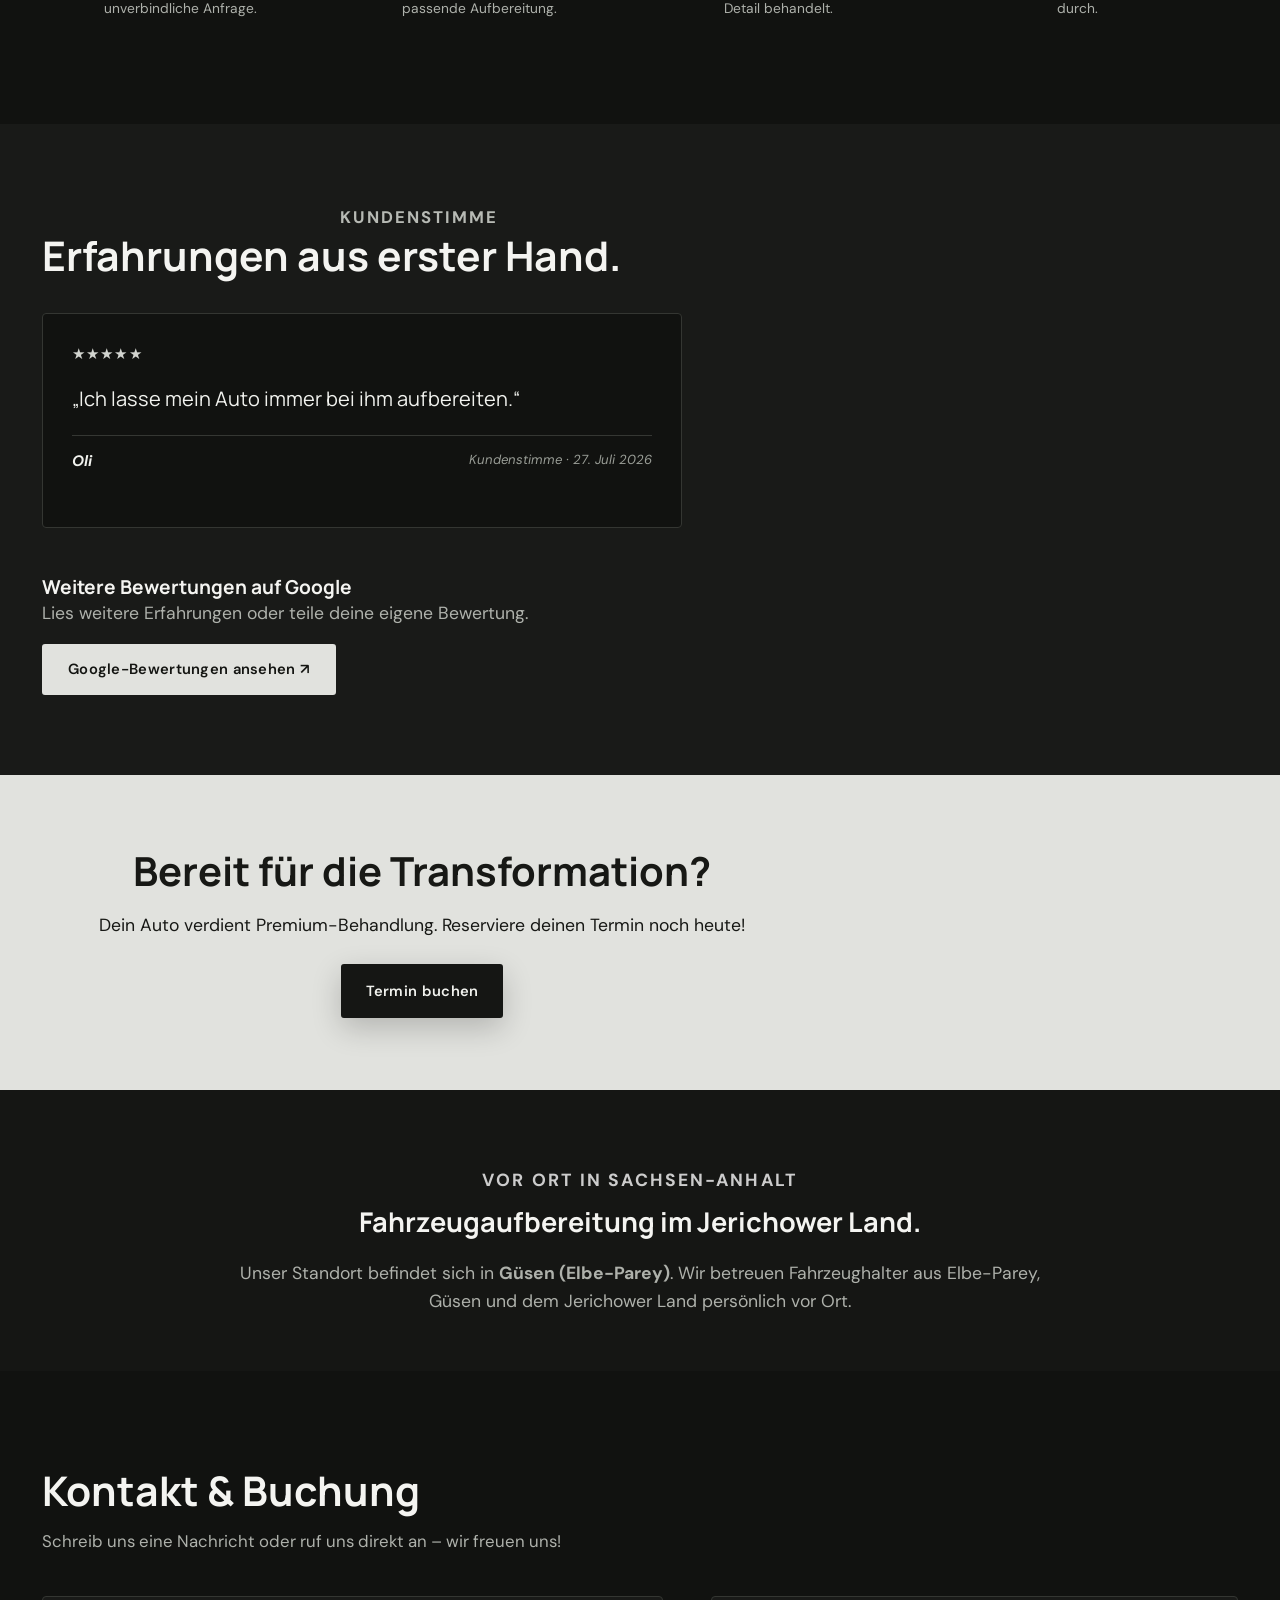
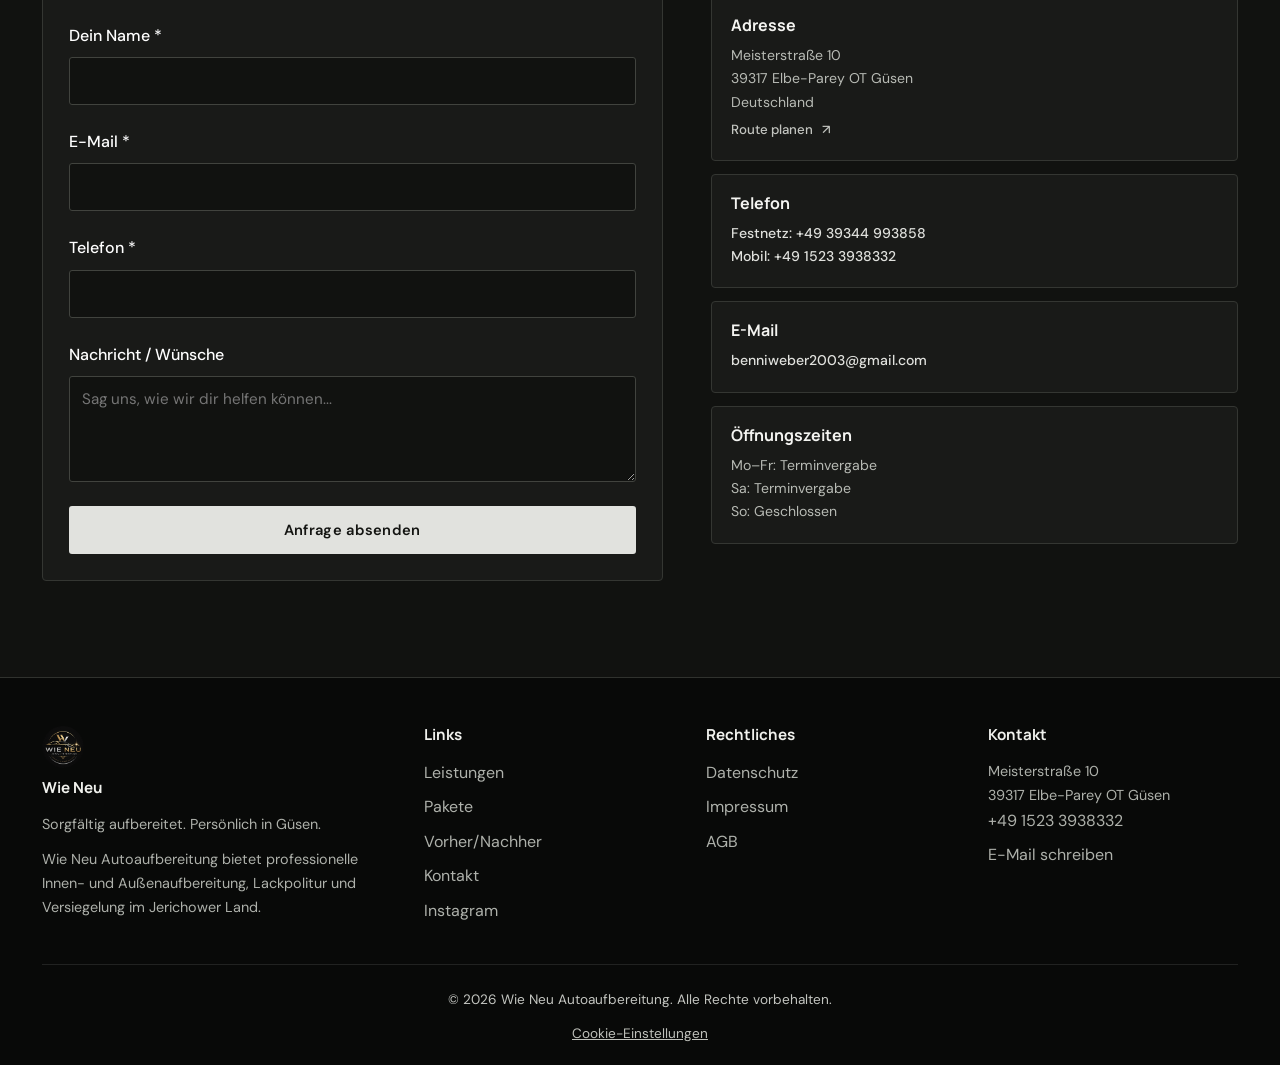
==== commit 74bdc8af: "lkw" ====
--- a/index.html
+++ b/index.html
@@ -4,7 +4,7 @@
   <meta charset="utf-8" />
   <meta name="viewport" content="width=device-width, initial-scale=1" />
   <title>Autoaufbereitung Elbe-Parey & Güsen | Wie Neu</title>
-  <meta name="description" content="Professionelle Fahrzeugaufbereitung in Elbe-Parey OT Güsen: Innenreinigung, Lackpolitur und Versiegelung. Faire Paketpreise, persönliche Beratung und einfache Terminanfrage." />
+  <meta name="description" content="Fahrzeugaufbereitung in Elbe-Parey OT Güsen: Innen- und Außenpflege für Pkw sowie individuelle Aufbereitung von Firmenfahrzeugen, Transportern und Nutzfahrzeugen." />
   <link rel="icon" type="image/png" sizes="1024x1024" href="/assets/logo.png" />
   <link rel="canonical" href="https://www.wieneu-aufbereitung.de/" />
   <meta property="og:title" content="Wie Neu Autoaufbereitung | Dein Fahrzeug. Wie neu." />
@@ -66,7 +66,7 @@
         <div class="hero-content">
           <p class="hero-kicker"><span></span> Fahrzeugaufbereitung in Elbe-Parey / Güsen</p>
           <h1 class="hero-title">Dein Fahrzeug.<br><em>Wie neu.</em></h1>
-          <p class="hero-subtitle">Professionelle Fahrzeugaufbereitung mit Liebe zum Detail.</p>
+          <p class="hero-subtitle">Vom privaten Pkw bis zum Firmenfahrzeug: professionelle Aufbereitung mit Liebe zum Detail.</p>
           <div class="hero-ctas">
             <button class="btn btn-primary btn-large" data-modal="bookingModal">Termin buchen <span aria-hidden="true">↗</span></button>
             <a class="btn btn-outline btn-large" href="#services">Leistungen ansehen</a>
@@ -307,6 +307,51 @@
       </div>
     </section>
 
+    <section class="commercial-section" id="commercial">
+      <div class="container">
+        <div class="commercial-feature">
+          <div class="commercial-copy">
+            <p class="eyebrow">Nutzfahrzeug-Aufbereitung</p>
+            <h2>Nicht nur für Pkw.</h2>
+            <p>Ob Privatfahrzeug, Firmenwagen, Transporter oder Nutzfahrzeug: Wir bringen Fahrzeuge wieder in einen gepflegten und professionellen Zustand.</p>
+            <p>Das Video zeigt eine Aufbereitung an einem größeren Fahrzeug. Für Lkw und weitere Nutzfahrzeuge stimmen wir Umfang und Preis individuell nach Fahrzeugtyp, Zustand und Aufwand ab.</p>
+            <span class="commercial-price">Größere Fahrzeuge: Preis auf Anfrage</span>
+          </div>
+          <figure class="commercial-video-frame">
+            <video class="commercial-video" controls playsinline preload="metadata" width="720" height="1280" aria-label="Video einer Nutzfahrzeug-Aufbereitung">
+              <source src="assets/Betrieb.mp4" type="video/mp4">
+              Dein Browser unterstützt dieses Video nicht.
+            </video>
+            <figcaption>Nutzfahrzeug-Aufbereitung · Einblicke in die Arbeit</figcaption>
+          </figure>
+        </div>
+        <div class="commercial-services" aria-label="Aufbereitung für Pkw, Nutzfahrzeuge und Gewerbe">
+          <article>
+            <p class="eyebrow">01 · Privat</p>
+            <h3>PKW</h3>
+            <p>Innen- und Außenaufbereitung zu den ausgewiesenen Paketpreisen.</p>
+          </article>
+          <article>
+            <p class="eyebrow">02 · Größere Fahrzeuge</p>
+            <h3>Nutzfahrzeuge</h3>
+            <p>Transporter, Betriebsfahrzeuge und größere Fahrzeuge auf Anfrage.</p>
+          </article>
+          <article>
+            <p class="eyebrow">03 · Unternehmen</p>
+            <h3>Fuhrpark</h3>
+            <p>Individuelle Angebote für Firmenfahrzeuge und mehrere Fahrzeuge.</p>
+          </article>
+        </div>
+        <div class="commercial-contact">
+          <div>
+            <h3>Fahrzeugpflege für Unternehmen</h3>
+            <p>Gepflegte Fahrzeuge sind die Visitenkarte eines Unternehmens. Für Handwerk, Lieferdienste, Bau- und Transportunternehmen sowie Betriebe mit Fuhrpark erstellen wir auf Anfrage ein passendes Angebot.</p>
+          </div>
+          <a class="btn btn-primary" href="#contact" data-business-inquiry>Gewerbe-Anfrage stellen</a>
+        </div>
+      </div>
+    </section>
+
     <!-- PROCESS SECTION -->
     <section class="process-section">
       <div class="container">
--- a/css/styles.css
+++ b/css/styles.css
@@ -2768,6 +2768,49 @@
 #bookingModal .extra-option span { color: #e3e4e0; }
 #bookingModal .extra-option .extra-price { color: #c3c5c0; }
 #bookingModal .consent-option a { color: #334238; }
+
+.commercial-section { order: 5; padding: 6rem 0; background: #111210; }
+.commercial-feature { display: grid; grid-template-columns: minmax(0, 0.9fr) minmax(280px, 1.1fr); align-items: center; gap: 4rem; }
+.commercial-copy { max-width: 580px; }
+.commercial-copy h2 { margin-bottom: 1rem; color: #f2f3ef; font-size: 2.8rem; }
+.commercial-copy > p:not(.eyebrow) { margin-bottom: 1rem; color: #b8bbb5; }
+.commercial-price { display: inline-block; margin-top: 0.3rem; color: #f0f1ed; font-size: 0.9rem; font-weight: 700; }
+.commercial-video-frame { min-width: 0; margin: 0; overflow: hidden; background: #080908; border: 1px solid #30322e; border-radius: 4px; box-shadow: 0 18px 50px rgba(0, 0, 0, 0.28); }
+.commercial-video { display: block; width: 100%; height: auto; max-height: min(78dvh, 780px); aspect-ratio: 9 / 16; object-fit: contain; background: #080908; }
+.commercial-video-frame figcaption { padding: 0.8rem 1rem; color: #aeb1ab; border-top: 1px solid #30322e; font-size: 0.78rem; }
+.commercial-services { display: grid; grid-template-columns: repeat(3, minmax(0, 1fr)); gap: 1.5rem; margin: 4rem 0 3rem; }
+.commercial-services article { min-width: 0; padding: 1.1rem 1rem 0 0; border-top: 1px solid #555851; }
+.commercial-services h3 { margin-bottom: 0.45rem; color: #f0f1ed; font-size: 1.15rem; }
+.commercial-services article > p:last-child { color: #aeb1ab; font-size: 0.88rem; }
+.commercial-contact { display: grid; grid-template-columns: minmax(0, 1fr) auto; align-items: center; gap: 2rem; padding-top: 1.5rem; border-top: 1px solid #353733; }
+.commercial-contact h3 { margin-bottom: 0.5rem; color: #f0f1ed; font-size: 1.2rem; }
+.commercial-contact p { max-width: 760px; color: #aeb1ab; font-size: 0.9rem; }
+
+.gallery-section { order: 6; }
+.instagram-reels-section { order: 7; }
+.team-section { order: 8; }
+.process-section { order: 9; }
+.testimonials-section { order: 10; }
+.cta-section { order: 11; }
+.coverage-section { order: 12; }
+.contact-section { order: 13; }
+
+@media (max-width: 768px) {
+  .commercial-section { padding: 4rem 0; }
+  .commercial-feature { grid-template-columns: 1fr; gap: 1.6rem; }
+  .commercial-copy h2 { font-size: 2.2rem; }
+  .commercial-video-frame { width: min(100%, 520px); margin: 0 auto; }
+  .commercial-video { max-height: 78svh; }
+  .commercial-services { grid-template-columns: 1fr; gap: 0; margin: 2.5rem 0 2rem; }
+  .commercial-services article { padding: 1rem 0; }
+  .commercial-contact { grid-template-columns: 1fr; gap: 1rem; }
+  .commercial-contact .btn { justify-self: start; }
+}
+
+@media (max-width: 520px) {
+  .commercial-copy h2 { font-size: 1.9rem; }
+  .commercial-contact .btn { width: 100%; justify-self: stretch; }
+}
 .booking-progress { display: grid; grid-template-columns: repeat(6, minmax(0, 1fr)); gap: 0.3rem; margin: 0 0 0.75rem; list-style: none; }
 .booking-progress li { display: grid; gap: 0.22rem; padding: 0.45rem 0.2rem; color: #777b74; border-top: 2px solid #3a3c37; }
 .booking-progress li span { font-size: 0.7rem; font-weight: 700; }
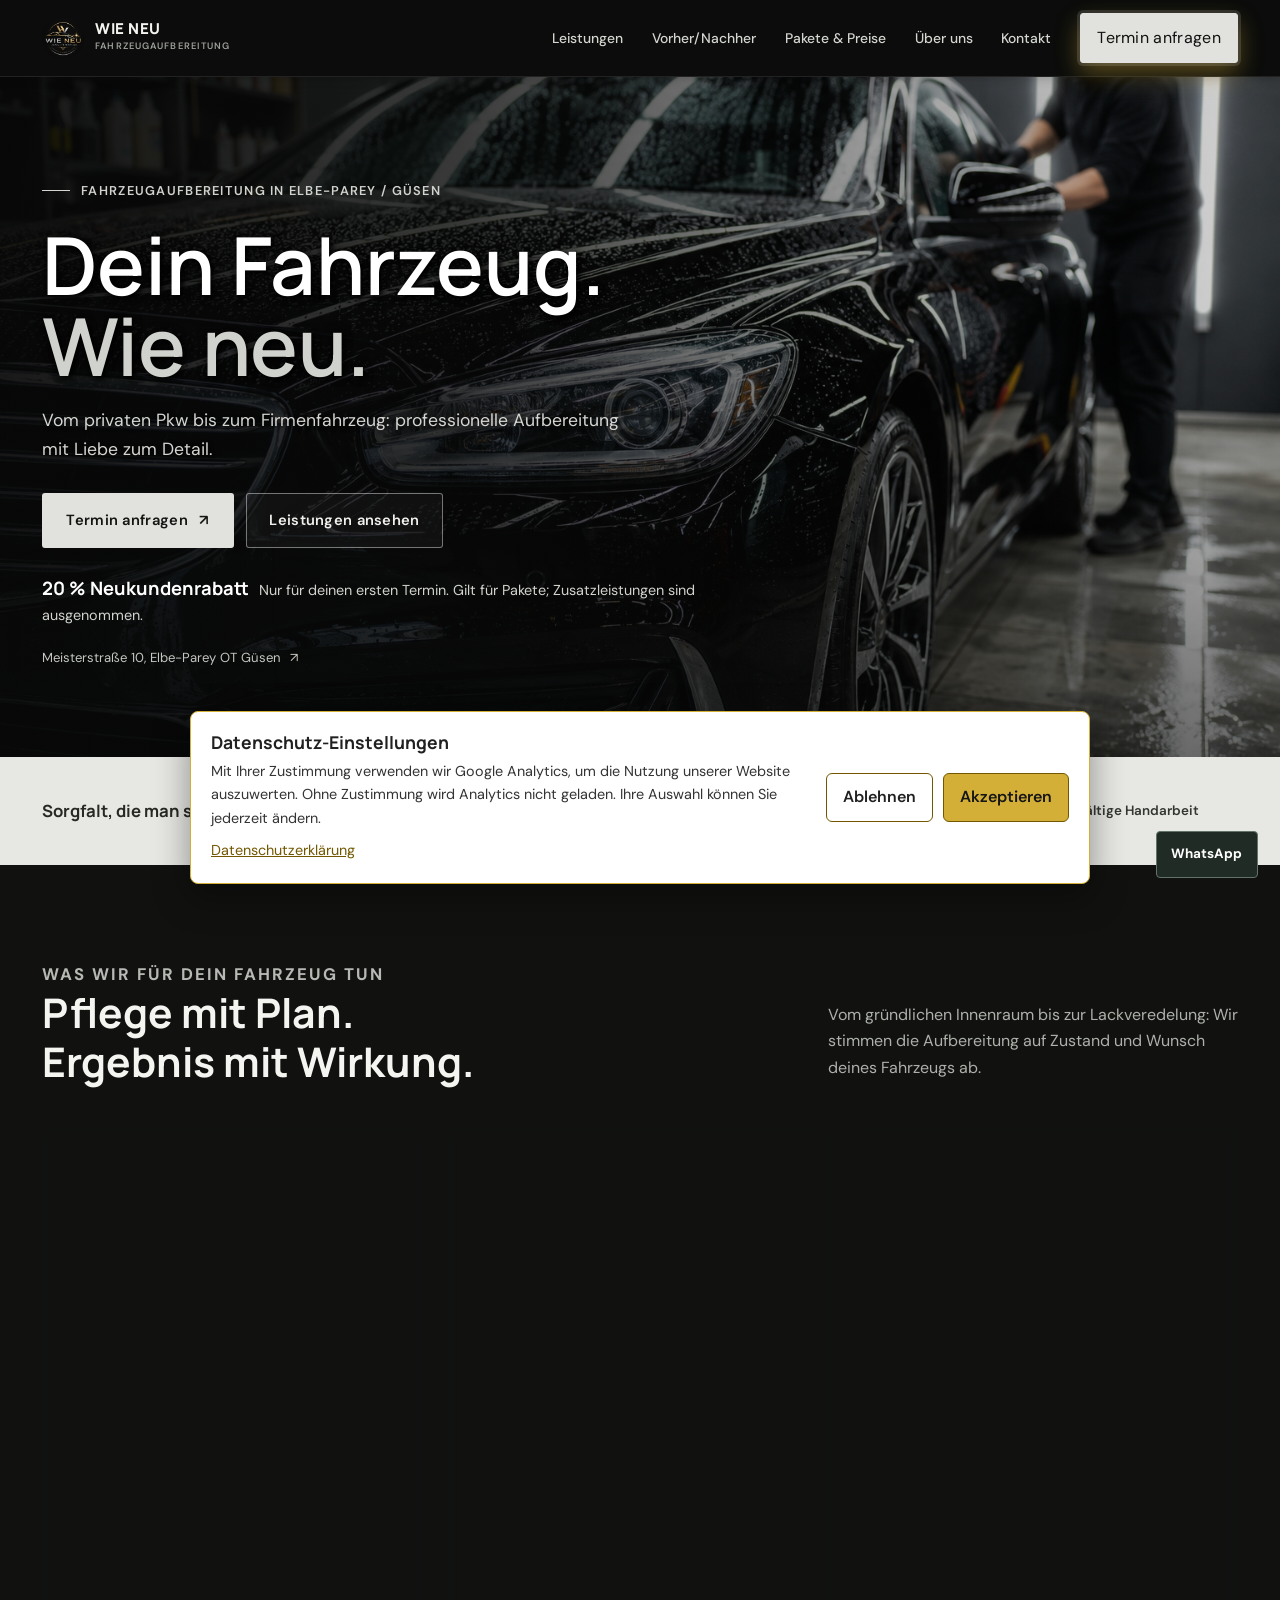
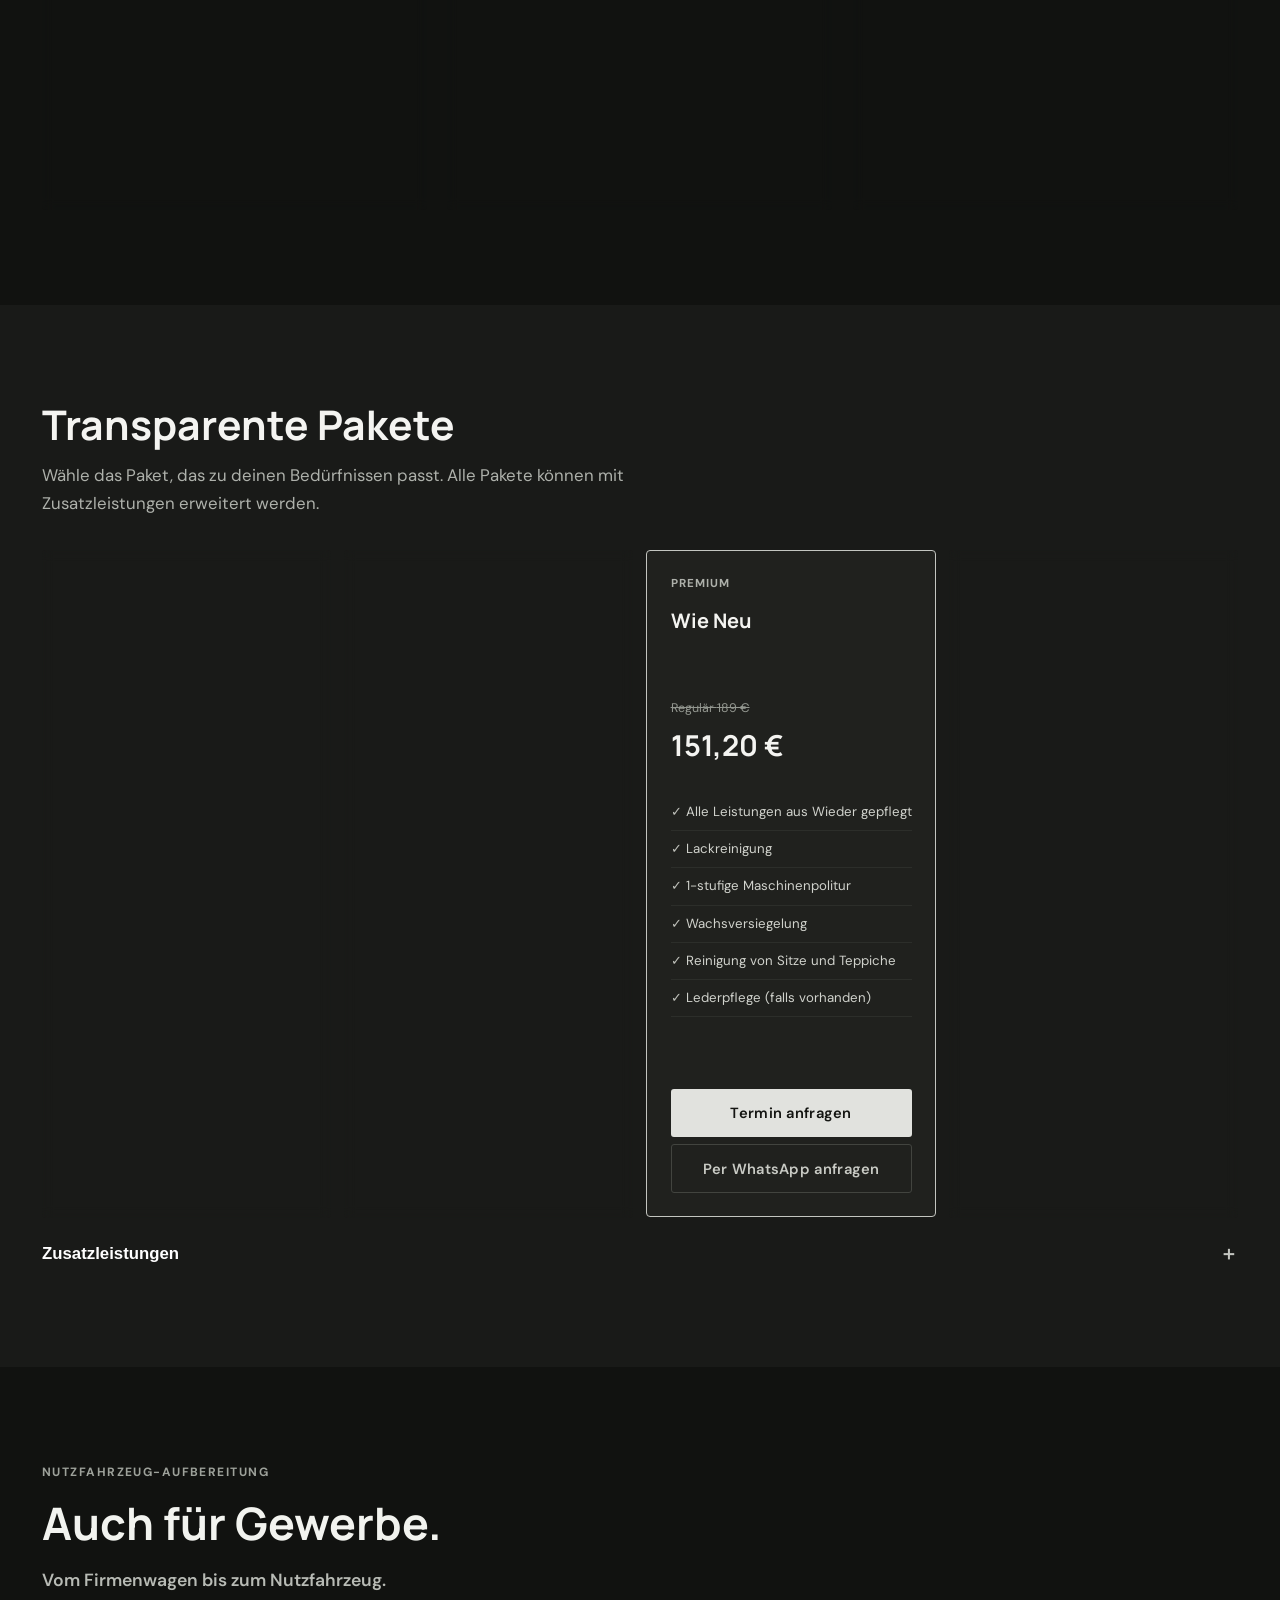
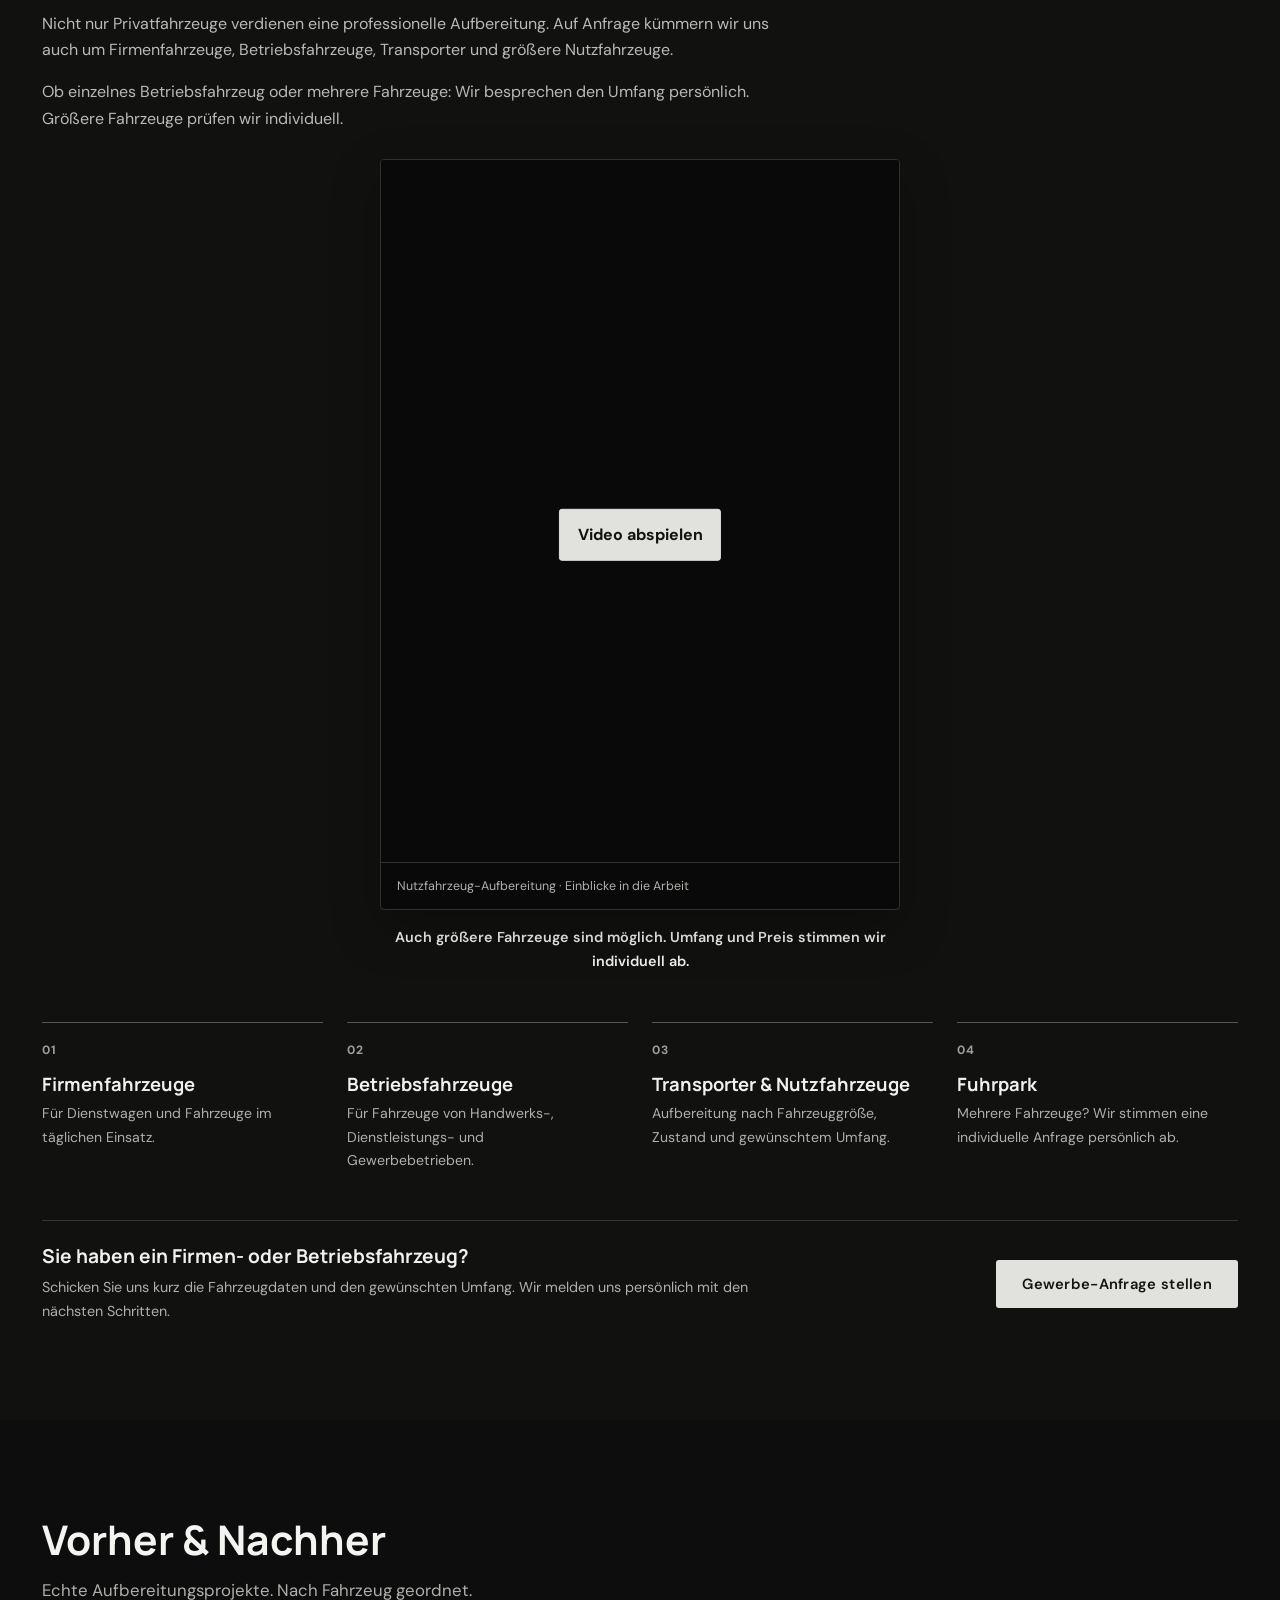
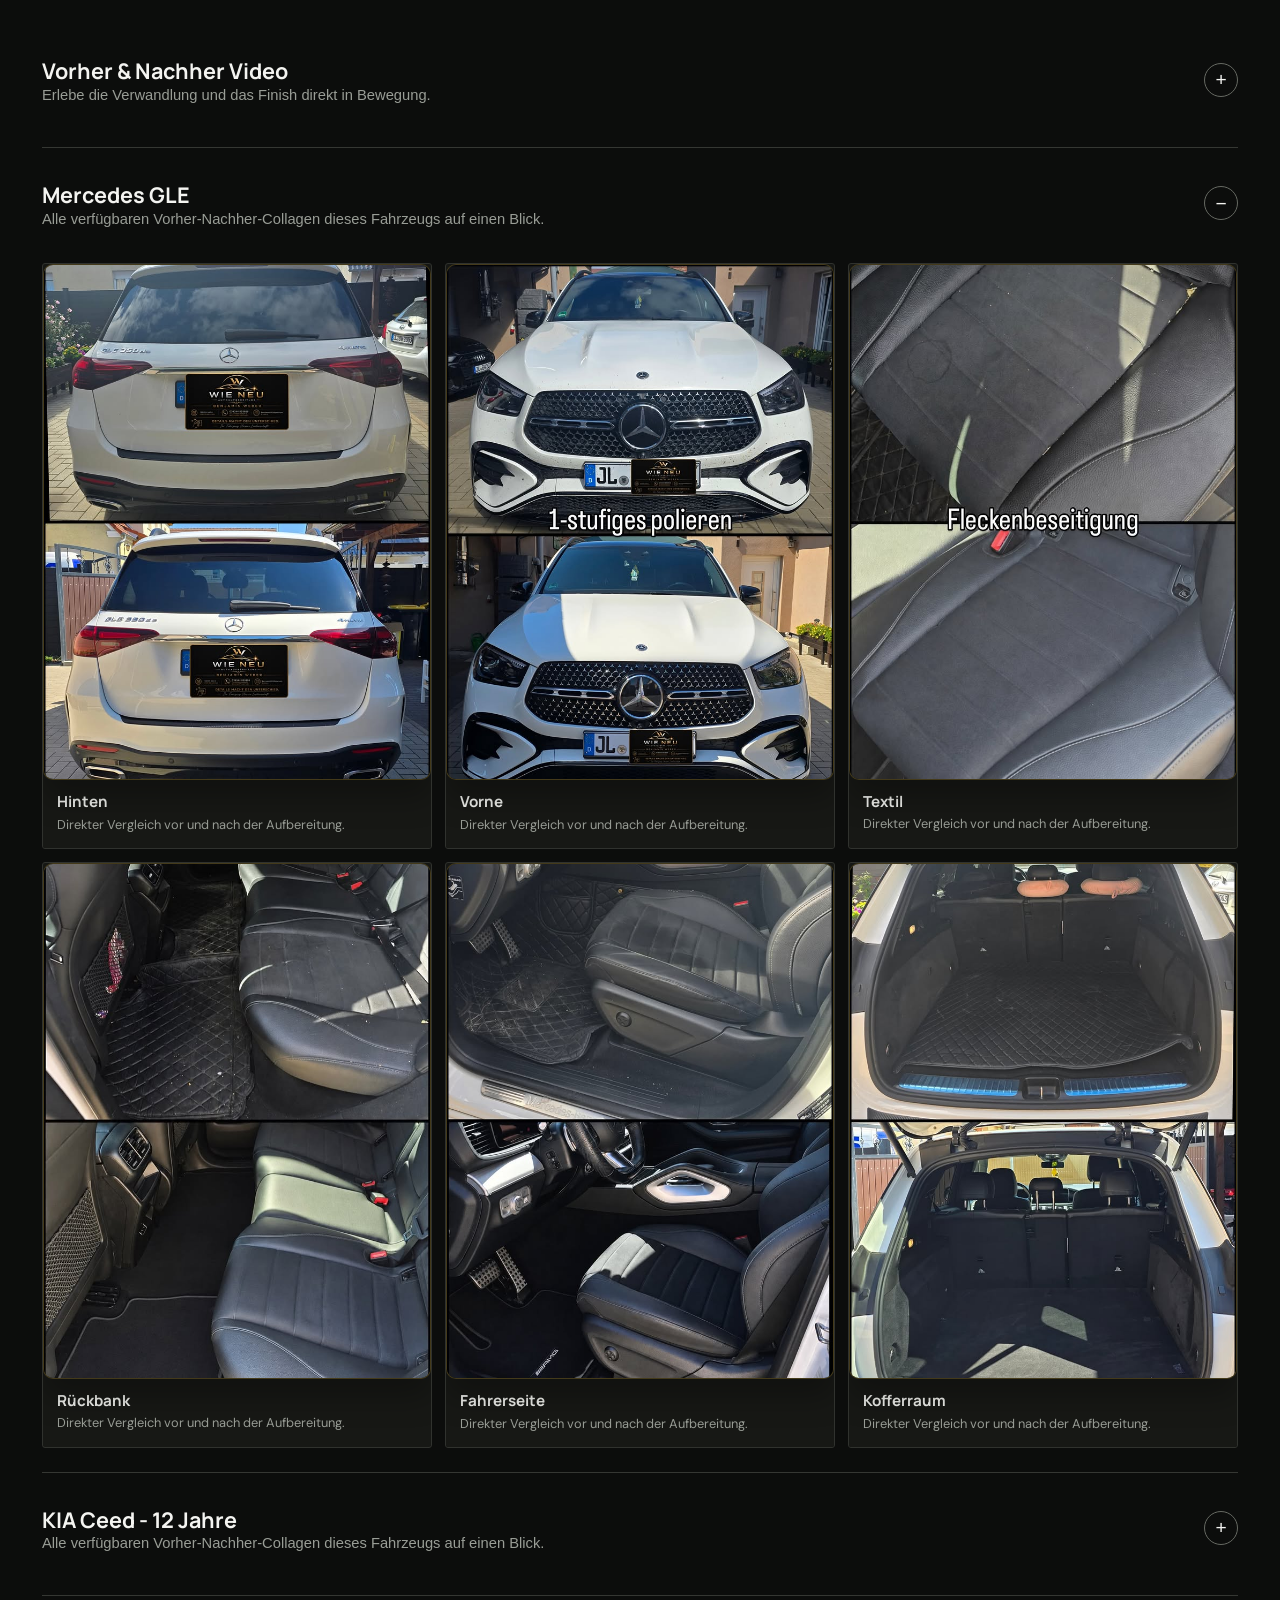
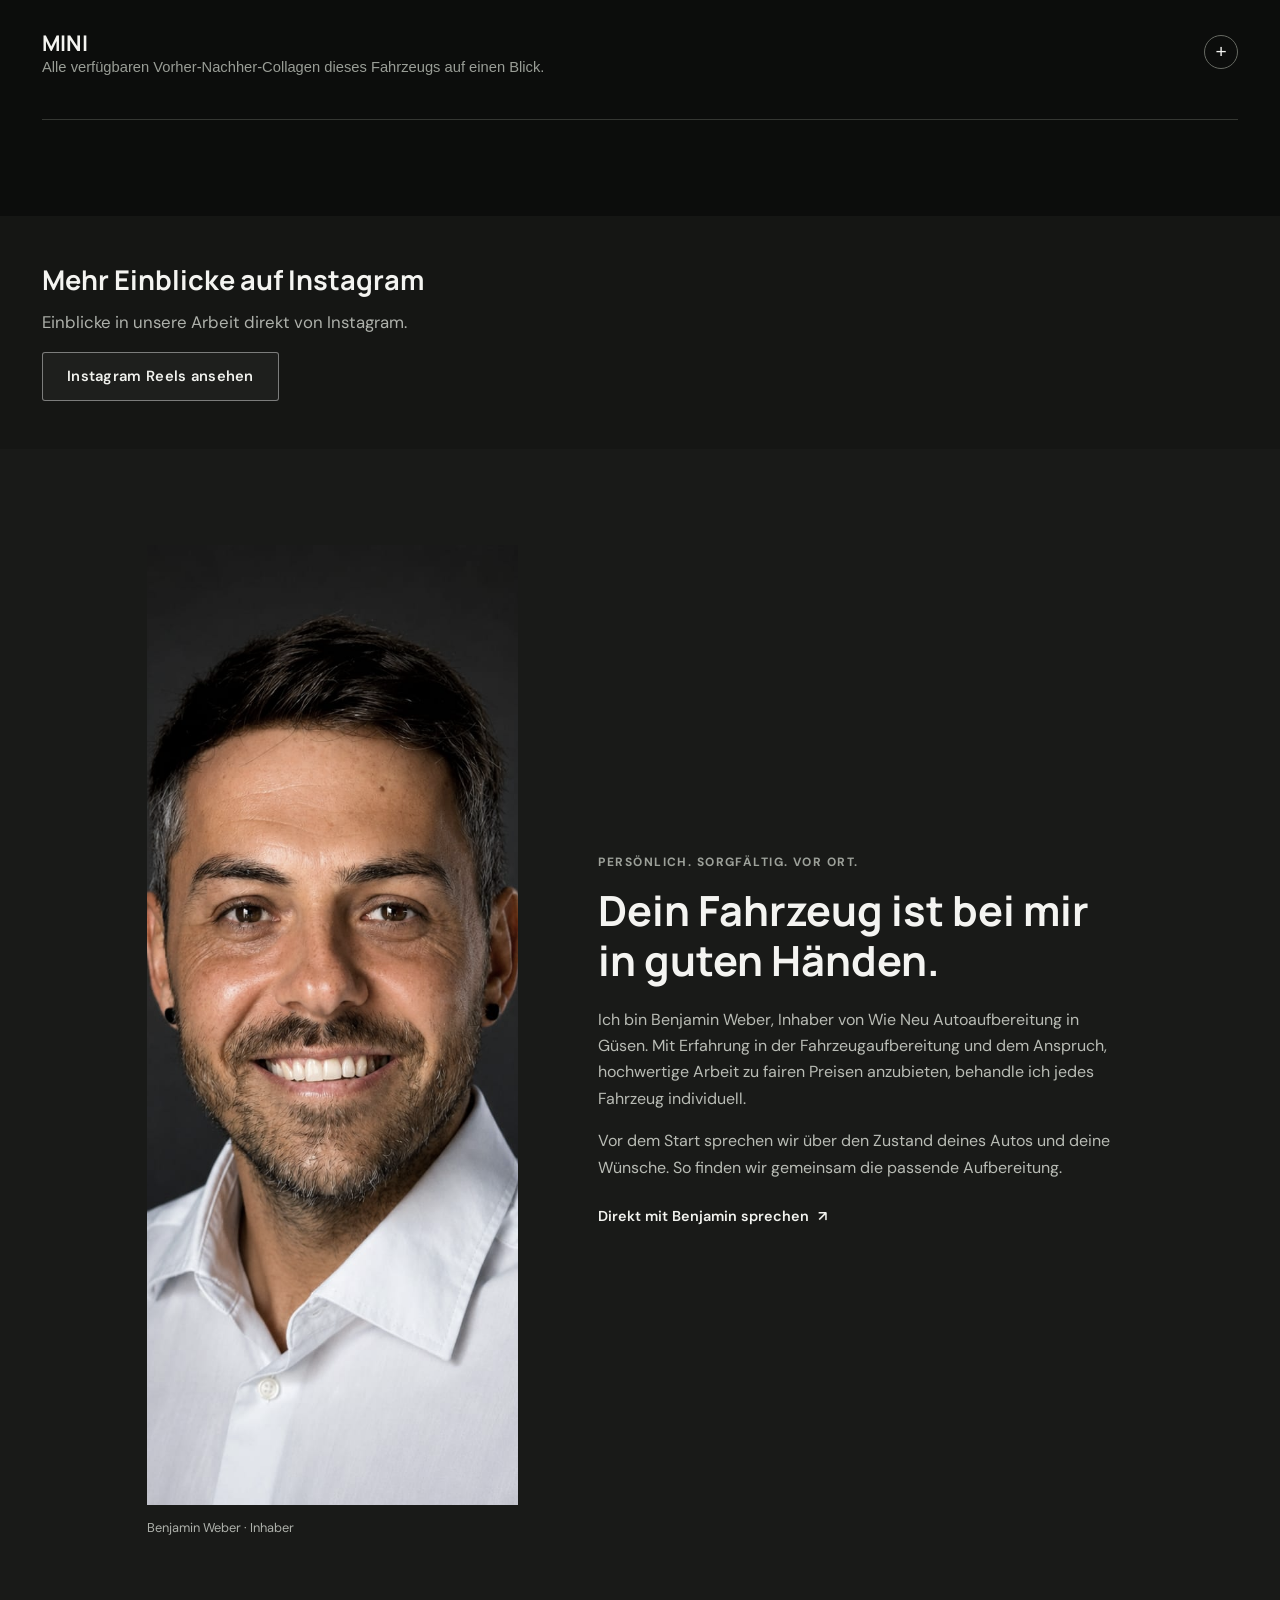
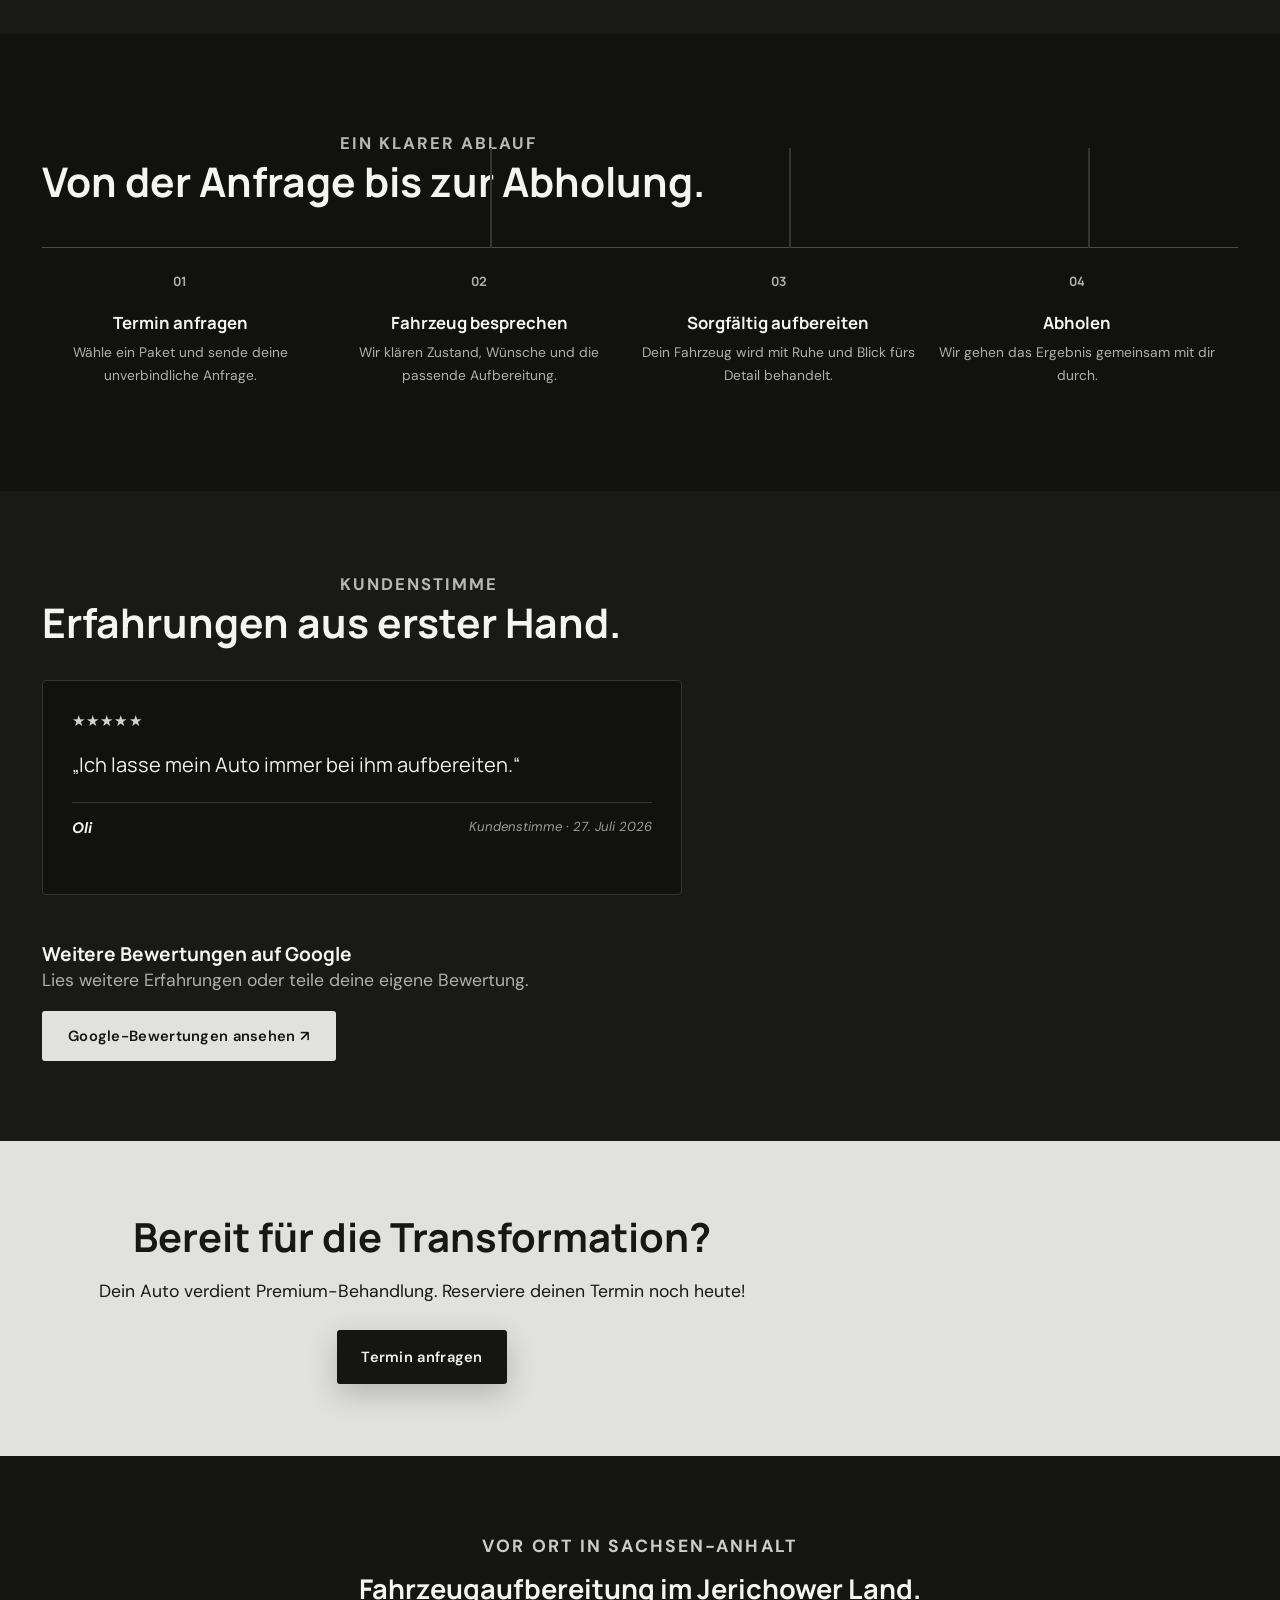
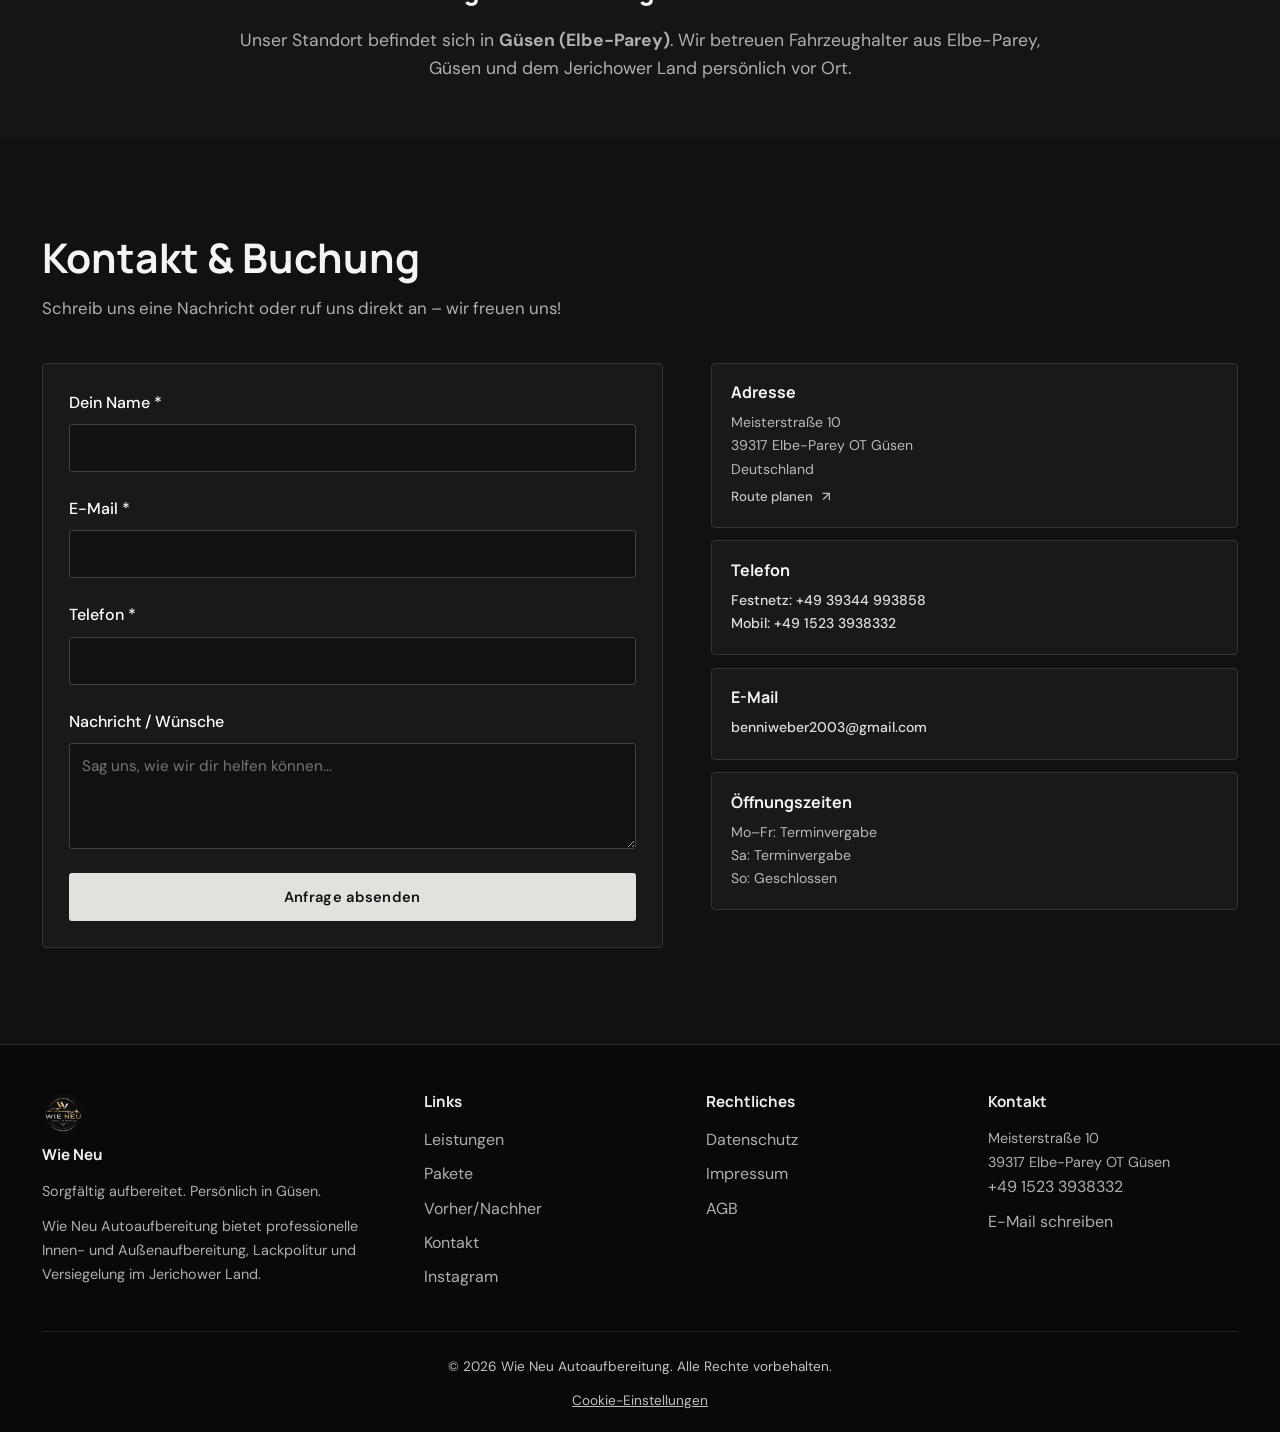
==== commit 6dbb076e: "Gewerbe" ====
--- a/index.html
+++ b/index.html
@@ -53,7 +53,7 @@
           <li><a href="#packages">Pakete & Preise</a></li>
           <li><a href="#team">Über uns</a></li>
           <li><a href="#contact">Kontakt</a></li>
-          <li><button class="btn btn-primary nav-cta" data-modal="bookingModal">Termin buchen</button></li>
+          <li><button class="btn btn-primary nav-cta" data-modal="bookingModal">Termin anfragen</button></li>
         </ul>
       </nav>
     </div>
@@ -68,7 +68,7 @@
           <h1 class="hero-title">Dein Fahrzeug.<br><em>Wie neu.</em></h1>
           <p class="hero-subtitle">Vom privaten Pkw bis zum Firmenfahrzeug: professionelle Aufbereitung mit Liebe zum Detail.</p>
           <div class="hero-ctas">
-            <button class="btn btn-primary btn-large" data-modal="bookingModal">Termin buchen <span aria-hidden="true">↗</span></button>
+            <button class="btn btn-primary btn-large" data-modal="bookingModal">Termin anfragen <span aria-hidden="true">↗</span></button>
             <a class="btn btn-outline btn-large" href="#services">Leistungen ansehen</a>
           </div>
           <p class="hero-offer"><strong>20 % Neukundenrabatt</strong> Nur für deinen ersten Termin. Gilt für Pakete; Zusatzleistungen sind ausgenommen.</p>
@@ -191,7 +191,7 @@
               <li>✓ Türflächen reinigen</li>
               <li>✓ Reifenpflege</li>
             </ul>
-            <button class="btn btn-primary" data-modal="bookingModal" data-select-package="fresh">Jetzt buchen</button>
+            <button class="btn btn-primary" data-modal="bookingModal" data-select-package="fresh">Termin anfragen</button>
             <a class="btn btn-whatsapp" href="#" data-whatsapp-package="fresh">Per WhatsApp anfragen</a>
           </div>
           <div class="package-card" data-package="care">
@@ -209,7 +209,7 @@
               <li>✓ Kofferraum aussaugen</li>
               <li>✓ Duftfinish</li>
             </ul>
-            <button class="btn btn-primary" data-modal="bookingModal" data-select-package="care">Jetzt buchen</button>
+            <button class="btn btn-primary" data-modal="bookingModal" data-select-package="care">Termin anfragen</button>
             <a class="btn btn-whatsapp" href="#" data-whatsapp-package="care">Per WhatsApp anfragen</a>
           </div>
           <div class="package-card featured" data-package="wikeneu">
@@ -227,7 +227,7 @@
               <li>✓ Reinigung von Sitze und Teppiche</li>
               <li>✓ Lederpflege (falls vorhanden)</li>
             </ul>
-            <button class="btn btn-primary" data-modal="bookingModal" data-select-package="wikeneu">Jetzt buchen</button>
+            <button class="btn btn-primary" data-modal="bookingModal" data-select-package="wikeneu">Termin anfragen</button>
             <a class="btn btn-whatsapp" href="#" data-whatsapp-package="wikeneu">Per WhatsApp anfragen</a>
           </div>
           <div class="package-card" data-package="showroom">
@@ -245,7 +245,7 @@
               <li>✓ Ozonbehandlung</li>
               <li>✓ Exklusives Finish</li>
             </ul>
-            <button class="btn btn-primary" data-modal="bookingModal" data-select-package="showroom">Jetzt buchen</button>
+            <button class="btn btn-primary" data-modal="bookingModal" data-select-package="showroom">Termin anfragen</button>
             <a class="btn btn-whatsapp" href="#" data-whatsapp-package="showroom">Per WhatsApp anfragen</a>
           </div>
         </div>
@@ -309,45 +309,50 @@
 
     <section class="commercial-section" id="commercial">
       <div class="container">
-        <div class="commercial-feature">
-          <div class="commercial-copy">
-            <p class="eyebrow">Nutzfahrzeug-Aufbereitung</p>
-            <h2>Nicht nur für Pkw.</h2>
-            <p>Ob Privatfahrzeug, Firmenwagen, Transporter oder Nutzfahrzeug: Wir bringen Fahrzeuge wieder in einen gepflegten und professionellen Zustand.</p>
-            <p>Das Video zeigt eine Aufbereitung an einem größeren Fahrzeug. Für Lkw und weitere Nutzfahrzeuge stimmen wir Umfang und Preis individuell nach Fahrzeugtyp, Zustand und Aufwand ab.</p>
-            <span class="commercial-price">Größere Fahrzeuge: Preis auf Anfrage</span>
-          </div>
-          <figure class="commercial-video-frame">
-            <video class="commercial-video" controls playsinline preload="metadata" width="720" height="1280" aria-label="Video einer Nutzfahrzeug-Aufbereitung">
-              <source src="assets/Betrieb.mp4" type="video/mp4">
-              Dein Browser unterstützt dieses Video nicht.
-            </video>
-            <figcaption>Nutzfahrzeug-Aufbereitung · Einblicke in die Arbeit</figcaption>
-          </figure>
-        </div>
-        <div class="commercial-services" aria-label="Aufbereitung für Pkw, Nutzfahrzeuge und Gewerbe">
+        <div class="commercial-copy">
+          <p class="eyebrow">Nutzfahrzeug-Aufbereitung</p>
+          <h2>Auch für Gewerbe.</h2>
+          <p class="commercial-lede">Vom Firmenwagen bis zum Nutzfahrzeug.</p>
+          <p>Nicht nur Privatfahrzeuge verdienen eine professionelle Aufbereitung. Auf Anfrage kümmern wir uns auch um Firmenfahrzeuge, Betriebsfahrzeuge, Transporter und größere Nutzfahrzeuge.</p>
+          <p>Ob einzelnes Betriebsfahrzeug oder mehrere Fahrzeuge: Wir besprechen den Umfang persönlich. Größere Fahrzeuge prüfen wir individuell.</p>
+        </div>
+        <figure class="commercial-video-frame">
+          <video class="commercial-video" id="businessVideo" playsinline muted preload="metadata" width="720" height="1280" disablepictureinpicture disableremoteplayback>
+            <source src="assets/Betrieb.mp4" type="video/mp4">
+            Dein Browser unterstützt dieses Video nicht.
+          </video>
+          <button class="commercial-video-toggle" id="businessVideoToggle" type="button" aria-controls="businessVideo" aria-label="Video abspielen">Video abspielen</button>
+          <figcaption>Nutzfahrzeug-Aufbereitung · Einblicke in die Arbeit</figcaption>
+        </figure>
+        <p class="commercial-price">Auch größere Fahrzeuge sind möglich. Umfang und Preis stimmen wir individuell ab.</p>
+        <div class="commercial-services" aria-label="Angebot für Firmen- und Betriebsfahrzeuge">
           <article>
-            <p class="eyebrow">01 · Privat</p>
-            <h3>PKW</h3>
-            <p>Innen- und Außenaufbereitung zu den ausgewiesenen Paketpreisen.</p>
+            <p class="eyebrow">01</p>
+            <h3>Firmenfahrzeuge</h3>
+            <p>Für Dienstwagen und Fahrzeuge im täglichen Einsatz.</p>
           </article>
           <article>
-            <p class="eyebrow">02 · Größere Fahrzeuge</p>
-            <h3>Nutzfahrzeuge</h3>
-            <p>Transporter, Betriebsfahrzeuge und größere Fahrzeuge auf Anfrage.</p>
+            <p class="eyebrow">02</p>
+            <h3>Betriebsfahrzeuge</h3>
+            <p>Für Fahrzeuge von Handwerks-, Dienstleistungs- und Gewerbebetrieben.</p>
           </article>
           <article>
-            <p class="eyebrow">03 · Unternehmen</p>
+            <p class="eyebrow">03</p>
+            <h3>Transporter & Nutzfahrzeuge</h3>
+            <p>Aufbereitung nach Fahrzeuggröße, Zustand und gewünschtem Umfang.</p>
+          </article>
+          <article>
+            <p class="eyebrow">04</p>
             <h3>Fuhrpark</h3>
-            <p>Individuelle Angebote für Firmenfahrzeuge und mehrere Fahrzeuge.</p>
+            <p>Mehrere Fahrzeuge? Wir stimmen eine individuelle Anfrage persönlich ab.</p>
           </article>
         </div>
         <div class="commercial-contact">
           <div>
-            <h3>Fahrzeugpflege für Unternehmen</h3>
-            <p>Gepflegte Fahrzeuge sind die Visitenkarte eines Unternehmens. Für Handwerk, Lieferdienste, Bau- und Transportunternehmen sowie Betriebe mit Fuhrpark erstellen wir auf Anfrage ein passendes Angebot.</p>
-          </div>
-          <a class="btn btn-primary" href="#contact" data-business-inquiry>Gewerbe-Anfrage stellen</a>
+            <h3>Sie haben ein Firmen- oder Betriebsfahrzeug?</h3>
+            <p>Schicken Sie uns kurz die Fahrzeugdaten und den gewünschten Umfang. Wir melden uns persönlich mit den nächsten Schritten.</p>
+          </div>
+          <button class="btn btn-primary" type="button" data-modal="bookingModal" data-request-type="business">Gewerbe-Anfrage stellen</button>
         </div>
       </div>
     </section>
@@ -686,7 +691,7 @@
         <div class="cta-content">
           <h2>Bereit für die Transformation?</h2>
           <p>Dein Auto verdient Premium-Behandlung. Reserviere deinen Termin noch heute!</p>
-          <button class="btn btn-primary btn-large" data-modal="bookingModal">Termin buchen</button>
+          <button class="btn btn-primary btn-large" data-modal="bookingModal">Termin anfragen</button>
         </div>
       </div>
     </section>
@@ -756,7 +761,7 @@
   </main>
 
   <div class="mobile-action-bar" aria-label="Schnellkontakt">
-    <button class="btn btn-primary" type="button" data-modal="bookingModal">Termin buchen</button>
+    <button class="btn btn-primary" type="button" data-modal="bookingModal">Termin anfragen</button>
     <a class="btn btn-outline" href="tel:+4915233938332">Anrufen</a>
   </div>
 
@@ -766,8 +771,26 @@
     <div class="modal-content">
       <button class="modal-close" data-close-modal="bookingModal">✕</button>
       <p class="eyebrow">Unverbindliche Anfrage</p>
-      <h2>Deinen Termin planen.</h2>
+      <h2>Deine Anfrage vorbereiten.</h2>
       <form class="booking-form" id="bookingForm">
+        <section class="booking-section request-type-step" id="bookingTypeStep">
+          <h3>Wofür möchtest du eine Anfrage stellen?</h3>
+          <div class="request-type-options">
+            <label class="request-type-option">
+              <input type="radio" name="requestType" value="private" required>
+              <span><strong>Privat</strong><small>Ich möchte mein eigenes Fahrzeug aufbereiten lassen.</small></span>
+            </label>
+            <label class="request-type-option">
+              <input type="radio" name="requestType" value="business" required>
+              <span><strong>Gewerbe</strong><small>Ich möchte ein Firmen-, Betriebs- oder Nutzfahrzeug aufbereiten lassen.</small></span>
+            </label>
+          </div>
+          <div class="booking-step-controls">
+            <button class="btn btn-primary" id="startBookingFlow" type="button">Weiter</button>
+          </div>
+        </section>
+
+        <div class="booking-flow" data-booking-flow="private" hidden>
         <ol class="booking-progress" aria-label="Buchungsschritte">
           <li class="is-current" data-progress-step="1"><span>01</span><small>Paket</small></li>
           <li data-progress-step="2"><span>02</span><small>Extras</small></li>
@@ -959,9 +982,190 @@
         </div>
         <p class="booking-price-note">Zusatzleistungen sind ab-Preise. Den endgültigen Umfang und Preis stimmen wir nach der Fahrzeugbesichtigung mit dir ab.</p>
 
-        <button type="submit" class="btn btn-primary btn-large">Anfrage absenden</button>
+        <button type="submit" class="btn btn-primary btn-large">Termin anfragen</button>
+        </div>
+        </div>
+
+        <div class="booking-flow" data-booking-flow="business" hidden>
+          <ol class="booking-progress" aria-label="Gewerbe-Anfrageschritte">
+            <li class="is-current" data-progress-step="1"><span>01</span><small>Fahrzeug</small></li>
+            <li data-progress-step="2"><span>02</span><small>Anzahl</small></li>
+            <li data-progress-step="3"><span>03</span><small>Leistung</small></li>
+            <li data-progress-step="4"><span>04</span><small>Daten</small></li>
+            <li data-progress-step="5"><span>05</span><small>Zeitraum</small></li>
+            <li data-progress-step="6"><span>06</span><small>Kontakt</small></li>
+            <li data-progress-step="7"><span>07</span><small>Prüfen</small></li>
+          </ol>
+          <p class="booking-step-status" id="businessStepStatus" aria-live="polite">Schritt 1 von 7 · Fahrzeugart</p>
+
+          <div class="booking-section booking-step" data-booking-step="1" hidden>
+            <h3>Um welches Fahrzeug geht es?</h3>
+            <div class="business-choice-grid">
+              <label class="business-choice"><input type="radio" name="businessVehicleType" value="Firmenwagen / Pkw" required><span>Firmenwagen / Pkw</span></label>
+              <label class="business-choice"><input type="radio" name="businessVehicleType" value="Transporter"><span>Transporter</span></label>
+              <label class="business-choice"><input type="radio" name="businessVehicleType" value="Betriebsfahrzeug"><span>Betriebsfahrzeug</span></label>
+              <label class="business-choice"><input type="radio" name="businessVehicleType" value="Nutzfahrzeug"><span>Nutzfahrzeug</span></label>
+              <label class="business-choice"><input type="radio" name="businessVehicleType" value="LKW"><span>LKW</span></label>
+              <label class="business-choice"><input type="radio" name="businessVehicleType" value="Sonstiges"><span>Sonstiges</span></label>
+            </div>
+            <div class="form-group" id="businessVehicleOtherGroup" hidden>
+              <label for="businessVehicleOther">Fahrzeugart</label>
+              <input type="text" id="businessVehicleOther" name="businessVehicleOther" placeholder="Fahrzeugart beschreiben">
+            </div>
+          </div>
+
+          <div class="booking-section booking-step" data-booking-step="2" hidden>
+            <h3>Wie viele Fahrzeuge möchtest du aufbereiten lassen?</h3>
+            <div class="business-choice-grid business-choice-grid-compact">
+              <label class="business-choice"><input type="radio" name="businessQuantity" value="1 Fahrzeug" required><span>1 Fahrzeug</span></label>
+              <label class="business-choice"><input type="radio" name="businessQuantity" value="2–5 Fahrzeuge" required><span>2–5 Fahrzeuge</span></label>
+              <label class="business-choice"><input type="radio" name="businessQuantity" value="6–10 Fahrzeuge" required><span>6–10 Fahrzeuge</span></label>
+              <label class="business-choice"><input type="radio" name="businessQuantity" value="11 oder mehr Fahrzeuge" required><span>11+ Fahrzeuge</span></label>
+              <label class="business-choice"><input type="radio" name="businessQuantity" value="Noch nicht sicher" required><span>Noch nicht sicher</span></label>
+            </div>
+          </div>
+
+          <div class="booking-section booking-step" data-booking-step="3" hidden>
+            <h3>Was soll gemacht werden?</h3>
+            <div class="business-services-grid">
+              <label class="business-choice"><input type="checkbox" name="businessService" value="Innenraumaufbereitung"><span>Innenraumaufbereitung</span></label>
+              <label class="business-choice"><input type="checkbox" name="businessService" value="Außenaufbereitung"><span>Außenaufbereitung</span></label>
+              <label class="business-choice"><input type="checkbox" name="businessService" value="Komplettaufbereitung"><span>Komplettaufbereitung</span></label>
+              <label class="business-choice"><input type="checkbox" name="businessService" value="Politur / Lackaufbereitung"><span>Politur / Lackaufbereitung</span></label>
+              <label class="business-choice"><input type="checkbox" name="businessService" value="Versiegelung"><span>Versiegelung</span></label>
+              <label class="business-choice"><input type="checkbox" name="businessService" value="Grundreinigung"><span>Grundreinigung</span></label>
+              <label class="business-choice"><input type="checkbox" id="businessServiceOther" name="businessService" value="Sonstiges"><span>Sonstiges</span></label>
+            </div>
+            <div class="form-group" id="businessServiceOtherGroup" hidden>
+              <label for="businessServiceNotes">Was soll an den Fahrzeugen gemacht werden?</label>
+              <textarea id="businessServiceNotes" name="businessServiceNotes" rows="3"></textarea>
+            </div>
+          </div>
+
+          <div class="booking-section booking-step" data-booking-step="4" hidden>
+            <h3>Fahrzeugdaten</h3>
+            <div id="businessSingleVehicle">
+              <div class="form-group">
+                <label for="businessMake">Marke *</label>
+                <input type="text" id="businessMake" name="businessMake" required>
+              </div>
+              <div class="form-group">
+                <label for="businessModel">Modell *</label>
+                <input type="text" id="businessModel" name="businessModel" required>
+              </div>
+              <div class="form-group">
+                <label for="businessYear">Baujahr (optional)</label>
+                <input type="number" id="businessYear" name="businessYear" min="1950" max="2099">
+              </div>
+              <div class="form-group">
+                <label for="businessSize">Fahrzeuggröße</label>
+                <select id="businessSize" name="businessSize">
+                  <option value="">Bitte wählen</option>
+                  <option>Klein / Kompakt</option>
+                  <option>Mittelklasse</option>
+                  <option>Groß / Hochdach</option>
+                  <option>Individuell / Sondermaß</option>
+                </select>
+              </div>
+              <div class="form-group">
+                <label for="businessVehicleNotes">Besonderheiten</label>
+                <textarea id="businessVehicleNotes" name="businessVehicleNotes" rows="3"></textarea>
+              </div>
+            </div>
+            <div class="form-group" id="businessFleetDetails" hidden>
+              <label for="businessFleetDescription">Welche Fahrzeuge gehören zum Fuhrpark? *</label>
+              <textarea id="businessFleetDescription" name="businessFleetDescription" rows="4" placeholder="Fahrzeugarten, Modelle und Besonderheiten"></textarea>
+            </div>
+          </div>
+
+          <div class="booking-section booking-step" data-booking-step="5" hidden>
+            <h3>Wann soll die Aufbereitung stattfinden?</h3>
+            <div class="business-choice-grid">
+              <label class="business-choice"><input type="radio" name="businessTimeframe" value="Möglichst kurzfristig" required><span>Möglichst kurzfristig</span></label>
+              <label class="business-choice"><input type="radio" name="businessTimeframe" value="In den nächsten 2 Wochen" required><span>In den nächsten 2 Wochen</span></label>
+              <label class="business-choice"><input type="radio" name="businessTimeframe" value="In den nächsten 4 Wochen" required><span>In den nächsten 4 Wochen</span></label>
+              <label class="business-choice"><input type="radio" name="businessTimeframe" value="Nach Absprache" required><span>Nach Absprache</span></label>
+            </div>
+            <div class="form-group">
+              <label for="businessDate">Wunschdatum (optional)</label>
+              <input type="date" id="businessDate" name="businessDate">
+            </div>
+          </div>
+
+          <div class="booking-section booking-step" data-booking-step="6" hidden>
+            <h3>Unternehmen und Kontakt</h3>
+            <div class="form-group">
+              <label for="businessContact">Ansprechpartner *</label>
+              <input type="text" id="businessContact" name="businessContact" required>
+            </div>
+            <div class="form-group">
+              <label for="businessCompany">Unternehmen *</label>
+              <input type="text" id="businessCompany" name="businessCompany" required>
+            </div>
+            <div class="form-group">
+              <label for="businessEmail">E-Mail *</label>
+              <input type="email" id="businessEmail" name="businessEmail" required>
+            </div>
+            <div class="form-group">
+              <label for="businessPhone">Telefon *</label>
+              <input type="tel" id="businessPhone" name="businessPhone" required>
+            </div>
+            <fieldset class="booking-section">
+              <legend>Wie können wir dich am besten erreichen? *</legend>
+              <label class="business-choice"><input type="radio" name="businessPreferredContact" value="Telefon" required><span>Telefon</span></label>
+              <label class="business-choice"><input type="radio" name="businessPreferredContact" value="E-Mail" required><span>E-Mail</span></label>
+            </fieldset>
+            <div class="form-group">
+              <label for="businessStreet">Straße (optional)</label>
+              <input type="text" id="businessStreet" name="businessStreet" autocomplete="street-address">
+            </div>
+            <div class="form-group">
+              <label for="businessPostalCode">PLZ (optional)</label>
+              <input type="text" id="businessPostalCode" name="businessPostalCode" autocomplete="postal-code">
+            </div>
+            <div class="form-group">
+              <label for="businessCity">Ort (optional)</label>
+              <input type="text" id="businessCity" name="businessCity" autocomplete="address-level2">
+            </div>
+          </div>
+
+          <div class="booking-section booking-step" data-booking-step="7" hidden>
+            <h3>Gewerbe-Anfrage prüfen</h3>
+            <div class="booking-summary business-summary">
+              <div class="summary-row"><span>Fahrzeugart:</span><span id="businessSummaryVehicle">Noch nicht ausgewählt</span></div>
+              <div class="summary-row"><span>Anzahl:</span><span id="businessSummaryQuantity">Noch nicht ausgewählt</span></div>
+              <div class="summary-row"><span>Leistungen:</span><span id="businessSummaryServices">Noch nicht ausgewählt</span></div>
+              <div class="summary-row"><span>Fahrzeugdaten:</span><span id="businessSummaryDetails">Noch nicht angegeben</span></div>
+              <div class="summary-row"><span>Wunschzeitraum:</span><span id="businessSummaryTime">Noch nicht ausgewählt</span></div>
+              <div class="summary-row"><span>Unternehmen:</span><span id="businessSummaryCompany">Noch nicht angegeben</span></div>
+              <div class="summary-row"><span>Ansprechpartner:</span><span id="businessSummaryContact">Noch nicht angegeben</span></div>
+              <div class="summary-row"><span>E-Mail:</span><span id="businessSummaryEmail">Noch nicht angegeben</span></div>
+              <div class="summary-row"><span>Telefon:</span><span id="businessSummaryPhone">Noch nicht angegeben</span></div>
+              <div class="summary-row"><span>Preis:</span><span>Individuelles Angebot</span></div>
+            </div>
+            <p class="booking-price-note">Bei Gewerbe- und Nutzfahrzeugen richtet sich der Preis nach Fahrzeuggröße, Zustand, Anzahl und Leistungsumfang. Wir stimmen die Details persönlich ab.</p>
+            <div class="consent-group">
+              <label class="consent-option">
+                <input type="checkbox" id="businessAcceptAgb" name="businessAcceptAgb" required>
+                <span>Ich akzeptiere die <a href="agb.html" target="_blank" rel="noopener noreferrer">AGB</a>.</span>
+              </label>
+              <label class="consent-option">
+                <input type="checkbox" id="businessAcceptDatenschutz" name="businessAcceptDatenschutz" required>
+                <span>Ich akzeptiere die <a href="datenschutz.html" target="_blank" rel="noopener noreferrer">Datenschutzerklärung</a>.</span>
+              </label>
+            </div>
+            <p class="consent-hint">Die Anfrage wird in WhatsApp vorbereitet. Erst wenn du die Nachricht dort sendest, ist sie übermittelt.</p>
+            <button type="submit" class="btn btn-primary btn-large">Gewerbe-Anfrage senden</button>
+          </div>
         </div>
       </form>
+      <div class="booking-confirmation" id="businessBookingConfirmation" role="status" hidden>
+        <p class="eyebrow">Gewerbe-Anfrage vorbereitet</p>
+        <h3>WhatsApp wurde geöffnet.</h3>
+        <p>Bitte sende dort die vorausgefüllte Nachricht, damit deine Anfrage bei uns eingeht. Wir melden uns persönlich, um Fahrzeug, Umfang und Zeitraum abzustimmen.</p>
+        <a class="btn btn-outline" href="tel:+4915233938332">Direkt anrufen</a>
+        <button class="btn btn-primary" type="button" data-close-modal="bookingModal">Zur Website</button>
+      </div>
     </div>
   </div>
 
--- a/css/styles.css
+++ b/css/styles.css
@@ -2770,21 +2770,51 @@
 #bookingModal .consent-option a { color: #334238; }
 
 .commercial-section { order: 5; padding: 6rem 0; background: #111210; }
-.commercial-feature { display: grid; grid-template-columns: minmax(0, 0.9fr) minmax(280px, 1.1fr); align-items: center; gap: 4rem; }
-.commercial-copy { max-width: 580px; }
+.commercial-copy { max-width: 760px; margin-bottom: 1.7rem; }
 .commercial-copy h2 { margin-bottom: 1rem; color: #f2f3ef; font-size: 2.8rem; }
+.commercial-copy .commercial-lede { color: #f0f1ed; font-size: 1.1rem; font-weight: 600; }
 .commercial-copy > p:not(.eyebrow) { margin-bottom: 1rem; color: #b8bbb5; }
-.commercial-price { display: inline-block; margin-top: 0.3rem; color: #f0f1ed; font-size: 0.9rem; font-weight: 700; }
-.commercial-video-frame { min-width: 0; margin: 0; overflow: hidden; background: #080908; border: 1px solid #30322e; border-radius: 4px; box-shadow: 0 18px 50px rgba(0, 0, 0, 0.28); }
+.commercial-price { display: block; max-width: 520px; margin: 1rem auto 0; color: #f0f1ed; font-size: 0.9rem; font-weight: 600; text-align: center; }
+.commercial-video-frame { position: relative; width: min(100%, 520px); min-width: 0; margin: 0 auto; overflow: hidden; background: #080908; border: 1px solid #30322e; border-radius: 4px; box-shadow: 0 18px 50px rgba(0, 0, 0, 0.28); }
 .commercial-video { display: block; width: 100%; height: auto; max-height: min(78dvh, 780px); aspect-ratio: 9 / 16; object-fit: contain; background: #080908; }
+.commercial-video-toggle { position: absolute; top: 50%; left: 50%; z-index: 1; min-height: 48px; padding: 0.75rem 1.1rem; color: #111210; background: #e1e2de; border: 1px solid #e1e2de; border-radius: 3px; font: inherit; font-weight: 700; transform: translate(-50%, -50%); cursor: pointer; }
+.commercial-video-toggle:focus-visible { outline: 2px solid #ffffff; outline-offset: 3px; }
 .commercial-video-frame figcaption { padding: 0.8rem 1rem; color: #aeb1ab; border-top: 1px solid #30322e; font-size: 0.78rem; }
-.commercial-services { display: grid; grid-template-columns: repeat(3, minmax(0, 1fr)); gap: 1.5rem; margin: 4rem 0 3rem; }
+.commercial-services { display: grid; grid-template-columns: repeat(4, minmax(0, 1fr)); gap: 1.5rem; margin: 3rem 0; }
 .commercial-services article { min-width: 0; padding: 1.1rem 1rem 0 0; border-top: 1px solid #555851; }
 .commercial-services h3 { margin-bottom: 0.45rem; color: #f0f1ed; font-size: 1.15rem; }
 .commercial-services article > p:last-child { color: #aeb1ab; font-size: 0.88rem; }
 .commercial-contact { display: grid; grid-template-columns: minmax(0, 1fr) auto; align-items: center; gap: 2rem; padding-top: 1.5rem; border-top: 1px solid #353733; }
 .commercial-contact h3 { margin-bottom: 0.5rem; color: #f0f1ed; font-size: 1.2rem; }
 .commercial-contact p { max-width: 760px; color: #aeb1ab; font-size: 0.9rem; }
+
+.booking-flow[hidden] { display: none !important; }
+.booking-form select { min-height: 48px; padding: 0.75rem; color: #f4f4f1; background: #111210; border: 1px solid #41433e; border-radius: 3px; font: inherit; }
+.booking-form select option { color: #f0f1ed; background: #151614; }
+.request-type-options { display: grid; grid-template-columns: repeat(2, minmax(0, 1fr)); gap: 0.8rem; }
+.request-type-option { display: flex; align-items: flex-start; gap: 0.85rem; min-height: 120px; padding: 1.2rem; color: #e3e4e0; background: #1b1c19; border: 1px solid #454741; border-radius: 3px; cursor: pointer; }
+.request-type-option:has(input:checked) { background: #222320; border-color: #e1e2de; }
+.request-type-option input,
+.business-choice input { flex: 0 0 auto; width: 20px; height: 20px; margin: 0.1rem 0 0; accent-color: #e1e2de; }
+.request-type-option > span { display: grid; gap: 0.45rem; }
+.request-type-option strong { color: #f0f1ed; font-family: 'Manrope', sans-serif; font-size: 1.05rem; text-transform: uppercase; }
+.request-type-option small { color: #aeb1ab; font-size: 0.86rem; line-height: 1.5; }
+.request-type-option:focus-within,
+.business-choice:focus-within { outline: 2px solid #c3c5c0; outline-offset: 2px; }
+.business-choice-grid,
+.business-services-grid { display: grid; grid-template-columns: repeat(2, minmax(0, 1fr)); gap: 0.55rem; }
+.business-choice { display: flex; align-items: center; gap: 0.7rem; min-height: 48px; padding: 0.7rem 0.8rem; color: #e3e4e0; background: #1b1c19; border: 1px solid #393b36; border-radius: 3px; cursor: pointer; }
+.business-choice:has(input:checked) { background: #252622; border-color: #c3c5c0; }
+.business-choice span { min-width: 0; color: inherit; font-size: 0.9rem; line-height: 1.4; }
+.business-choice-grid-compact { grid-template-columns: repeat(2, minmax(0, 1fr)); }
+.booking-flow[data-booking-flow="business"] .booking-progress { grid-template-columns: repeat(7, minmax(0, 1fr)); }
+.booking-flow[data-booking-flow="business"] .booking-section fieldset { min-width: 0; margin: 0; padding: 0; border: 0; }
+.booking-flow[data-booking-flow="business"] legend { margin-bottom: 0.65rem; color: #f0f1ed; font-size: 0.95rem; font-weight: 600; }
+.business-summary .summary-row span:last-child { max-width: 65%; }
+.booking-confirmation { display: grid; justify-items: start; gap: 0.8rem; }
+.booking-confirmation h3 { color: #f0f1ed; font-size: 1.35rem; }
+.booking-confirmation > p:not(.eyebrow) { color: #bfc1bb; }
+.booking-confirmation .btn { min-width: 150px; }
 
 .gallery-section { order: 6; }
 .instagram-reels-section { order: 7; }
@@ -2797,19 +2827,27 @@
 
 @media (max-width: 768px) {
   .commercial-section { padding: 4rem 0; }
-  .commercial-feature { grid-template-columns: 1fr; gap: 1.6rem; }
   .commercial-copy h2 { font-size: 2.2rem; }
-  .commercial-video-frame { width: min(100%, 520px); margin: 0 auto; }
   .commercial-video { max-height: 78svh; }
   .commercial-services { grid-template-columns: 1fr; gap: 0; margin: 2.5rem 0 2rem; }
   .commercial-services article { padding: 1rem 0; }
   .commercial-contact { grid-template-columns: 1fr; gap: 1rem; }
   .commercial-contact .btn { justify-self: start; }
+  .request-type-option { min-height: 110px; padding: 1rem; }
 }
 
 @media (max-width: 520px) {
   .commercial-copy h2 { font-size: 1.9rem; }
   .commercial-contact .btn { width: 100%; justify-self: stretch; }
+  .request-type-options { grid-template-columns: 1fr; }
+  .request-type-option { min-height: 80px; }
+  .business-choice-grid,
+  .business-services-grid,
+  .business-choice-grid-compact { grid-template-columns: 1fr; }
+  .booking-flow[data-booking-flow="business"] .booking-progress li small { display: none; }
+  .business-summary .summary-row { align-items: flex-start; }
+  .business-summary .summary-row span:last-child { max-width: 58%; overflow-wrap: anywhere; }
+  .booking-confirmation .btn { width: 100%; }
 }
 .booking-progress { display: grid; grid-template-columns: repeat(6, minmax(0, 1fr)); gap: 0.3rem; margin: 0 0 0.75rem; list-style: none; }
 .booking-progress li { display: grid; gap: 0.22rem; padding: 0.45rem 0.2rem; color: #777b74; border-top: 2px solid #3a3c37; }
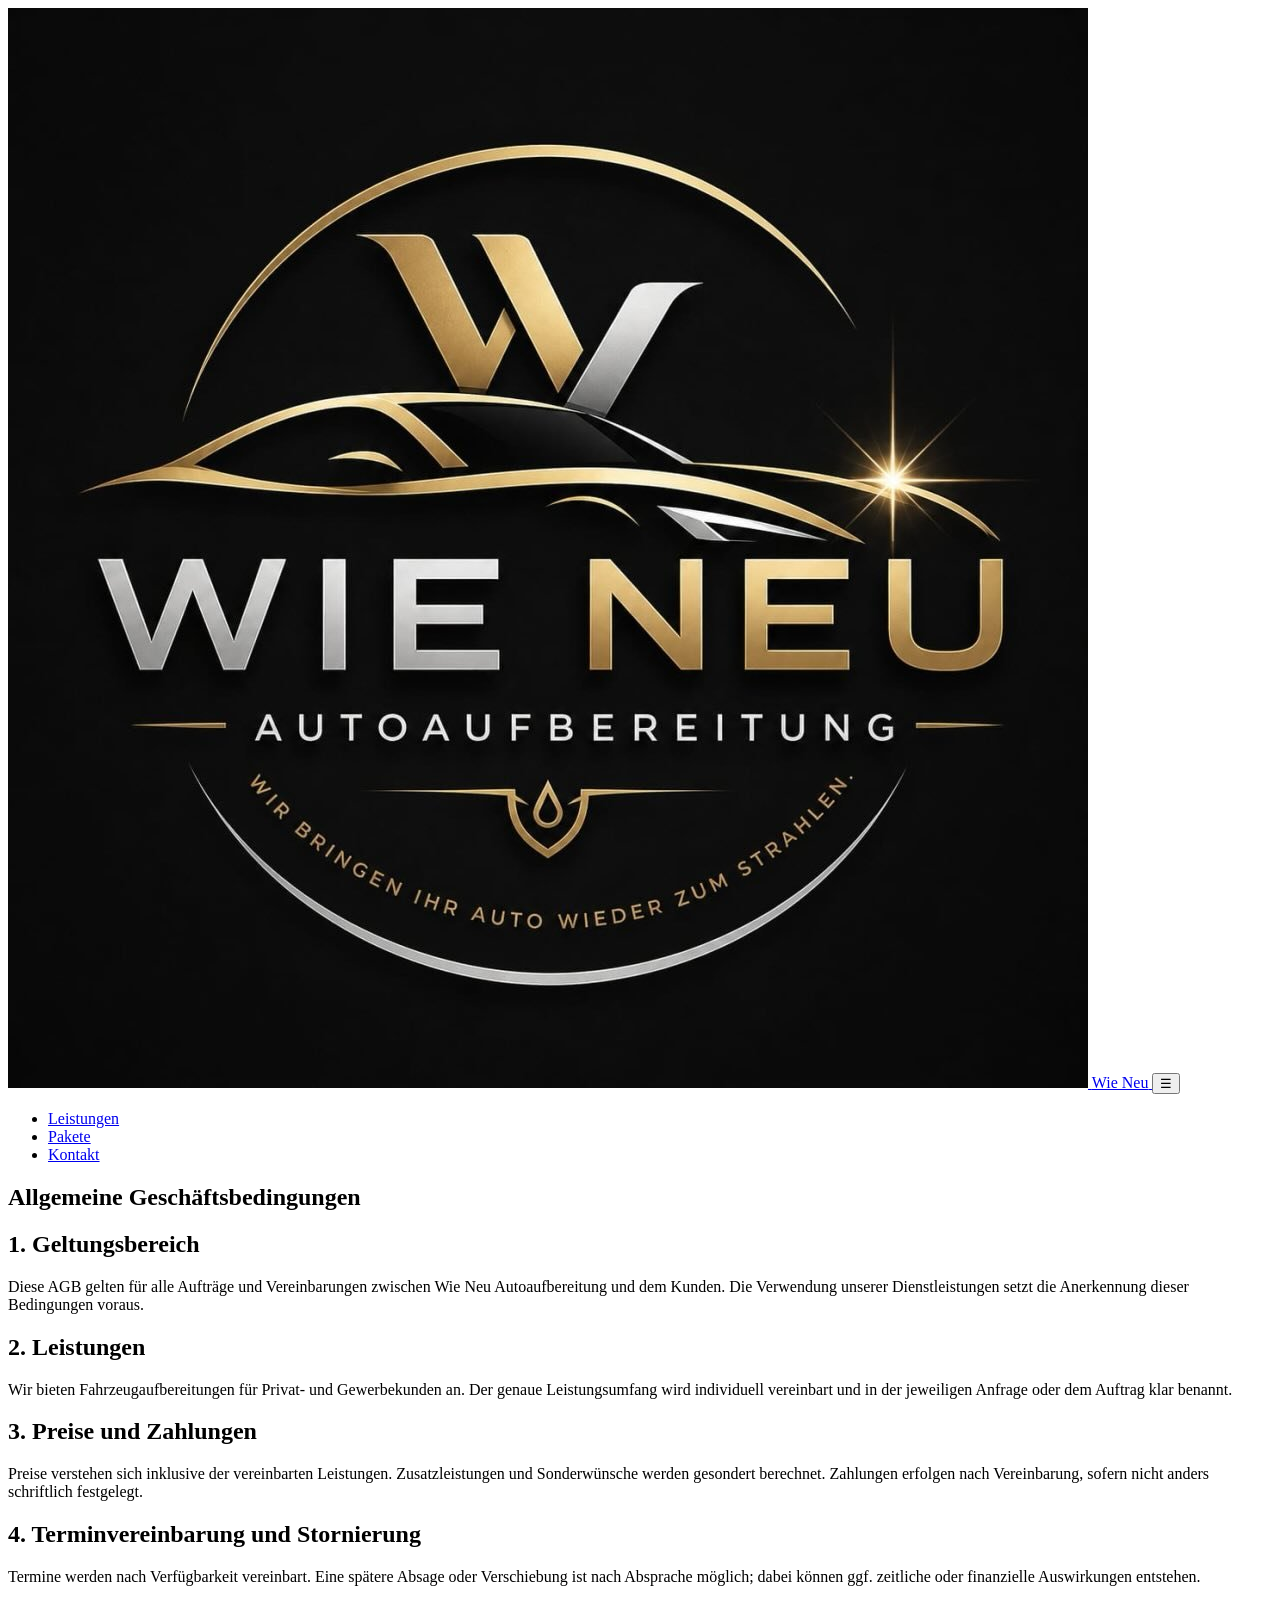
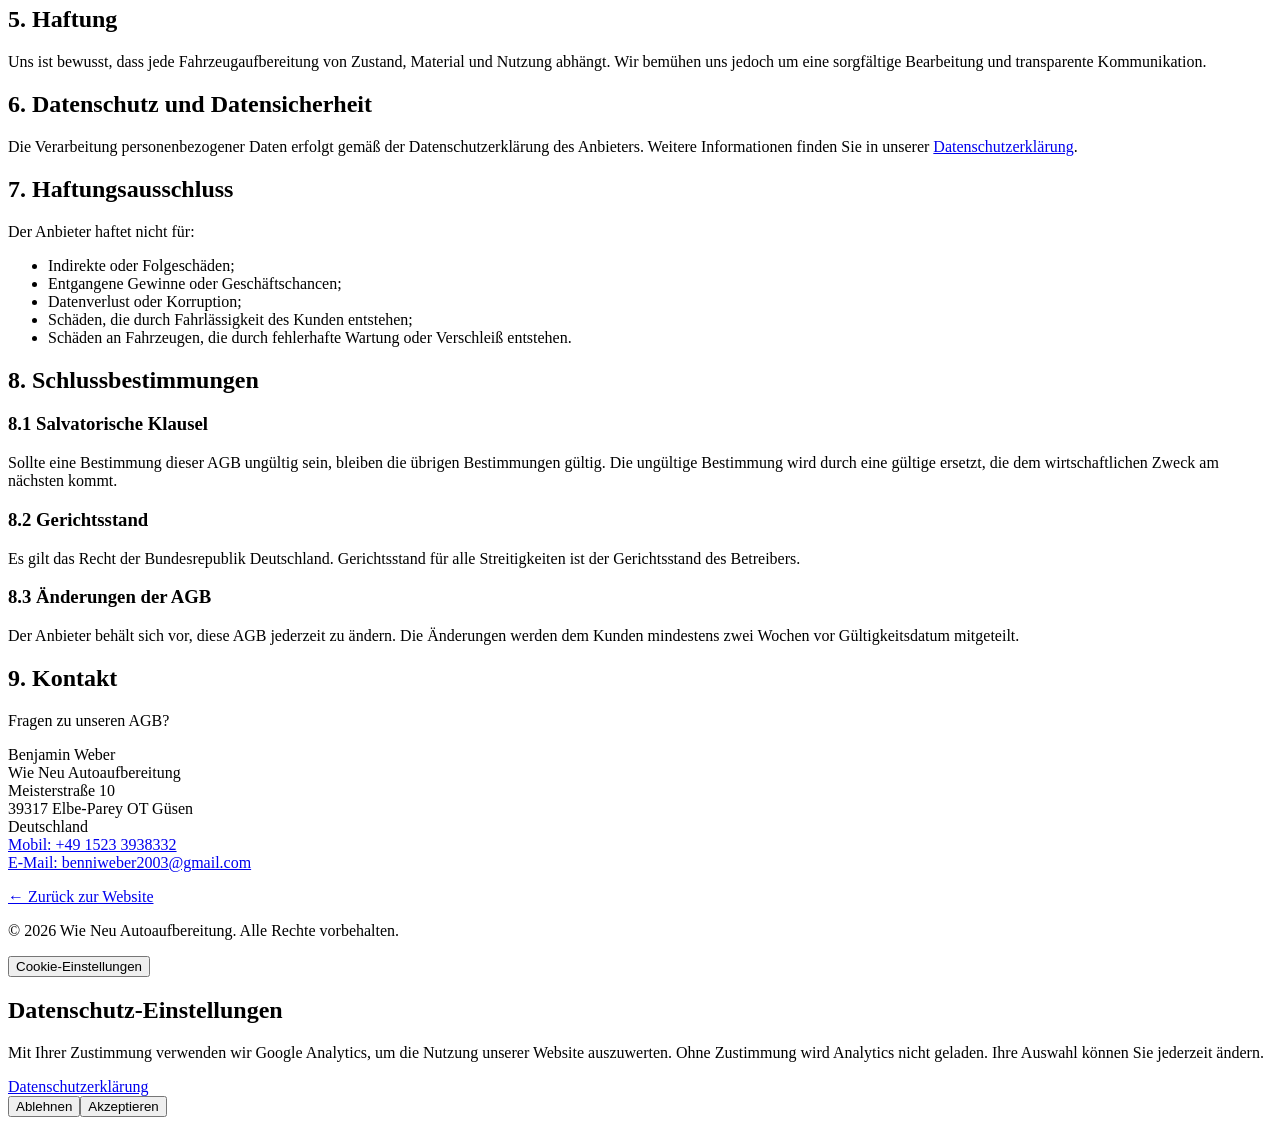
==== commit 2d2bb28f: "Clean up service intro cards and remove fixed-line number from site and legal pages while keeping th" ====
--- a/index.html
+++ b/index.html
@@ -3,1218 +3,125 @@
 <head>
   <meta charset="utf-8" />
   <meta name="viewport" content="width=device-width, initial-scale=1" />
-  <title>Autoaufbereitung Elbe-Parey & Güsen | Wie Neu</title>
-  <meta name="description" content="Fahrzeugaufbereitung in Elbe-Parey OT Güsen: Innen- und Außenpflege für Pkw sowie individuelle Aufbereitung von Firmenfahrzeugen, Transportern und Nutzfahrzeugen." />
+  <title>AGB – Wie Neu Autoaufbereitung</title>
+  <link rel="canonical" href="https://www.wieneu-aufbereitung.de/agb.html" />
   <link rel="icon" type="image/png" sizes="1024x1024" href="/assets/logo.png" />
-  <link rel="canonical" href="https://www.wieneu-aufbereitung.de/" />
-  <meta property="og:title" content="Wie Neu Autoaufbereitung | Dein Fahrzeug. Wie neu." />
-  <meta property="og:description" content="Premium-Fahrzeugaufbereitung in Elbe-Parey OT Güsen. Entdecke Pakete, echte Ergebnisse und vereinbare deinen Termin." />
-  <meta property="og:url" content="https://www.wieneu-aufbereitung.de/" />
-  <meta property="og:image" content="https://www.wieneu-aufbereitung.de/assets/hero-bg.jpg" />
-  <meta name="theme-color" content="#111210" />
-  <script type="application/ld+json">
-    {
-      "@context": "https://schema.org",
-      "@type": "LocalBusiness",
-      "name": "Wie Neu Autoaufbereitung",
-      "url": "https://www.wieneu-aufbereitung.de/",
-      "image": "https://www.wieneu-aufbereitung.de/assets/hero-bg.jpg",
-      "email": "benniweber2003@gmail.com",
-      "telephone": "+49 39344 993858",
-      "sameAs": ["https://www.instagram.com/autoaufbereitung_wie_neu/"],
-      "address": {
-        "@type": "PostalAddress",
-        "streetAddress": "Meisterstraße 10",
-        "postalCode": "39317",
-        "addressLocality": "Elbe-Parey OT Güsen",
-        "addressCountry": "DE"
-      },
-      "areaServed": ["Elbe-Parey", "Güsen", "Jerichower Land"]
-    }
-  </script>
-  <link rel="preconnect" href="https://fonts.googleapis.com">
-  <link rel="preconnect" href="https://fonts.gstatic.com" crossorigin>
-  <link href="https://fonts.googleapis.com/css2?family=DM+Sans:wght@400;500;600;700&family=Manrope:wght@400;500;600;700;800&display=swap" rel="stylesheet">
-  <link rel="preload" as="image" href="assets/hero-bg.jpg" fetchpriority="high">
-  <link rel="stylesheet" href="css/styles.css?v=2026100207">
+  <link href="https://fonts.googleapis.com/css2?family=Inter:wght@400;500;600;700&family=Plus+Jakarta+Sans:wght@700;800&display=swap" rel="stylesheet">
+  <link rel="stylesheet" href="css/styles.css?v=2026100201">
 </head>
 <body>
-  <header class="site-header" id="header">
+  <header class="site-header">
     <div class="container header-inner">
-      <a class="brand" href="#">
+      <a class="brand" href="index.html">
         <img src="assets/logo.png" alt="Wie Neu Autoaufbereitung" class="logo">
-        <span class="brand-text"><strong>WIE NEU</strong><small>FAHRZEUGAUFBEREITUNG</small></span>
+        <span class="brand-text">Wie Neu</span>
       </a>
-      <button class="nav-toggle" id="navToggle" aria-label="Menü öffnen" aria-expanded="false"><span></span><span></span></button>
+      <button class="nav-toggle" id="navToggle" aria-label="Menü">☰</button>
       <nav class="site-nav" id="siteNav">
         <ul>
-          <li><a href="#services">Leistungen</a></li>
-          <li><a href="#gallery">Vorher/Nachher</a></li>
-          <li><a href="#packages">Pakete & Preise</a></li>
-          <li><a href="#team">Über uns</a></li>
-          <li><a href="#contact">Kontakt</a></li>
-          <li><button class="btn btn-primary nav-cta" data-modal="bookingModal">Termin anfragen</button></li>
+          <li><a href="index.html#services">Leistungen</a></li>
+          <li><a href="index.html#packages">Pakete</a></li>
+          <li><a href="index.html#contact">Kontakt</a></li>
         </ul>
       </nav>
     </div>
   </header>
 
   <main>
-    <section class="hero" id="hero">
-      <div class="hero-shade" aria-hidden="true"></div>
-      <div class="container hero-container">
-        <div class="hero-content">
-          <p class="hero-kicker"><span></span> Fahrzeugaufbereitung in Elbe-Parey / Güsen</p>
-          <h1 class="hero-title">Dein Fahrzeug.<br><em>Wie neu.</em></h1>
-          <p class="hero-subtitle">Vom privaten Pkw bis zum Firmenfahrzeug: professionelle Aufbereitung mit Liebe zum Detail.</p>
-          <div class="hero-ctas">
-            <button class="btn btn-primary btn-large" data-modal="bookingModal">Termin anfragen <span aria-hidden="true">↗</span></button>
-            <a class="btn btn-outline btn-large" href="#services">Leistungen ansehen</a>
-          </div>
-          <p class="hero-offer"><strong>20 % Neukundenrabatt</strong> Nur für deinen ersten Termin. Gilt für Pakete; Zusatzleistungen sind ausgenommen.</p>
-          <a class="hero-location" href="https://maps.google.com/?q=Meisterstra%C3%9Fe+10%2C+39317+Elbe-Parey+OT+G%C3%BCsen" target="_blank" rel="noopener noreferrer">Meisterstraße 10, Elbe-Parey OT Güsen <span aria-hidden="true">↗</span></a>
-        </div>
-      </div>
-    </section>
+    <section class="legal-section">
+      <div class="container">
+        <h1>Allgemeine Geschäftsbedingungen</h1>
 
-    <section class="why-section" id="why">
-      <div class="container trust-strip">
-        <p class="trust-intro">Sorgfalt, die man sieht.</p>
-        <div class="trust-item"><span>01</span><strong>Premium-Qualität</strong></div>
-        <div class="trust-item"><span>02</span><strong>Persönliche Beratung</strong></div>
-        <div class="trust-item"><span>03</span><strong>Transparente Preise</strong></div>
-        <div class="trust-item"><span>04</span><strong>Sorgfältige Handarbeit</strong></div>
-      </div>
-    </section>
+        <div class="legal-content">
+          <h2>1. Geltungsbereich</h2>
+          <p>
+            Diese AGB gelten für alle Aufträge und Vereinbarungen zwischen Wie Neu Autoaufbereitung und dem Kunden. Die Verwendung unserer Dienstleistungen setzt die Anerkennung dieser Bedingungen voraus.
+          </p>
 
-    <section class="services-section" id="services">
-      <div class="container">
-        <div class="section-heading-row">
-          <div class="section-header">
-            <p class="eyebrow">Was wir für dein Fahrzeug tun</p>
-            <h2>Pflege mit Plan.<br>Ergebnis mit Wirkung.</h2>
-          </div>
-          <p class="section-intro">Vom gründlichen Innenraum bis zur Lackveredelung: Wir stimmen die Aufbereitung auf Zustand und Wunsch deines Fahrzeugs ab.</p>
-        </div>
-        <div class="services-grid">
-          <article class="service-card">
-            <a class="service-image" href="#gallery" aria-label="Beispiele der Außenaufbereitung ansehen">
-              <img src="assets/Mercedes%20(1).jpg" alt="Mercedes GLE nach der Außenaufbereitung" loading="lazy" width="720" height="960">
-              <span>01 / Außen</span>
-            </a>
-            <div class="service-copy">
-              <h3>Außenaufbereitung</h3>
-              <p>Lack und Exterieur gründlich reinigen, aufbereiten und schützen.</p>
-              <ul class="service-list">
-                <li>Tiefenreinigung & Vorwäsche</li>
-                <li>Lackaufbereitung & Politur</li>
-                <li>Kratzer- & Swirl-Mark Entfernung</li>
-                <li>Nano-Versiegelung</li>
-                <li>Reifen- & Felgenaufbereitung</li>
-              </ul>
-              <a class="text-link" href="#packages">Pakete ansehen <span aria-hidden="true">↗</span></a>
-            </div>
-          </article>
-          <article class="service-card">
-            <a class="service-image" href="#gallery" aria-label="Beispiele der Innenraumaufbereitung ansehen">
-              <img src="assets/MINI%20(4).png" alt="Aufbereiteter Innenraum eines MINI" loading="lazy" width="720" height="960">
-              <span>02 / Innen</span>
-            </a>
-            <div class="service-copy">
-              <h3>Innenraumaufbereitung</h3>
-              <p>Oberflächen, Textilien und Details im Innenraum sorgfältig auffrischen.</p>
-              <ul class="service-list">
-                <li>Tiefenreinigung Innenraum</li>
-                <li>Leder- & Kunstlederpflege</li>
-                <li>Textilreinigung & Imprägnierung</li>
-                <li>Geruchsneutralisierung</li>
-                <li>Fenster- & Chrom-Detailing</li>
-              </ul>
-              <a class="text-link" href="#packages">Pakete ansehen <span aria-hidden="true">↗</span></a>
-            </div>
-          </article>
-          <article class="service-card">
-            <a class="service-image" href="#packages" aria-label="Spezialaufbereitung anfragen">
-              <img src="assets/FOTO%203.webp" alt="Aufbereitungsergebnis am KIA Ceed" loading="lazy" width="720" height="960">
-              <span>03 / Spezial</span>
-            </a>
-            <div class="service-copy">
-              <h3>Spezialaufbereitung</h3>
-              <p>Gezielte Lösungen für besondere Anforderungen und den Fahrzeugverkauf.</p>
-              <ul class="service-list">
-                <li>Verkaufsaufbereitung</li>
-                <li>Ozonbehandlung</li>
-                <li>Keramikversiegelung</li>
-              </ul>
-              <button class="text-link text-button" type="button" data-modal="bookingModal">Persönlich beraten lassen <span aria-hidden="true">↗</span></button>
-            </div>
-          </article>
-        </div>
-      </div>
-    </section>
+          <h2>2. Leistungen</h2>
+          <p>
+            Wir bieten Fahrzeugaufbereitungen für Privat- und Gewerbekunden an. Der genaue Leistungsumfang wird individuell vereinbart und in der jeweiligen Anfrage oder dem Auftrag klar benannt.
+          </p>
 
-    <section class="team-section" id="team">
-      <div class="container">
-        <div class="owner-portrait">
-          <img src="assets/Benni.webp" alt="Benjamin Weber, Inhaber von Wie Neu Autoaufbereitung" loading="lazy" width="720" height="960">
-          <span>Benjamin Weber · Inhaber</span>
-        </div>
-        <div class="owner-copy">
-          <p class="eyebrow">Persönlich. Sorgfältig. Vor Ort.</p>
-          <h2>Dein Fahrzeug ist bei mir in guten Händen.</h2>
-          <p>Ich bin Benjamin Weber, Inhaber von Wie Neu Autoaufbereitung in Güsen. Mit Erfahrung in der Fahrzeugaufbereitung und dem Anspruch, hochwertige Arbeit zu fairen Preisen anzubieten, behandle ich jedes Fahrzeug individuell.</p>
-          <p>Vor dem Start sprechen wir über den Zustand deines Autos und deine Wünsche. So finden wir gemeinsam die passende Aufbereitung.</p>
-          <a class="text-link" href="tel:+4915233938332">Direkt mit Benjamin sprechen <span aria-hidden="true">↗</span></a>
-        </div>
-      </div>
-    </section>
+          <h2>3. Preise und Zahlungen</h2>
+          <p>
+            Preise verstehen sich inklusive der vereinbarten Leistungen. Zusatzleistungen und Sonderwünsche werden gesondert berechnet. Zahlungen erfolgen nach Vereinbarung, sofern nicht anders schriftlich festgelegt.
+          </p>
 
-    <!-- PACKAGES SECTION -->
-    <section class="packages-section" id="packages">
-      <div class="container">
-        <div class="section-header">
-          <h2>Transparente Pakete</h2>
-          <p>Wähle das Paket, das zu deinen Bedürfnissen passt. Alle Pakete können mit Zusatzleistungen erweitert werden.</p>
-        </div>
-        <div class="packages-grid">
-          <div class="package-card" data-package="fresh">
-            <div class="package-label">Einstieg</div>
-            <h3>Frisch gemacht</h3>
-            <div class="package-price">
-              <div class="price-original">Regulär <span data-original-package-price="fresh"></span></div>
-              <span class="price" data-package-price="fresh"></span>
-            </div>
-            <ul class="package-features">
-              <li>✓ Handwäsche</li>
-              <li>✓ Felgenreinigung</li>
-              <li>✓ Scheiben behandeln</li>
-              <li>✓ Türflächen reinigen</li>
-              <li>✓ Reifenpflege</li>
-            </ul>
-            <button class="btn btn-primary" data-modal="bookingModal" data-select-package="fresh">Termin anfragen</button>
-            <a class="btn btn-whatsapp" href="#" data-whatsapp-package="fresh">Per WhatsApp anfragen</a>
-          </div>
-          <div class="package-card" data-package="care">
-            <div class="package-label">Komplettpflege</div>
-            <h3>Wieder gepflegt</h3>
-            <div class="package-price">
-              <div class="price-original">Regulär <span data-original-package-price="care"></span></div>
-              <span class="price" data-package-price="care"></span>
-            </div>
-            <ul class="package-features">
-              <li>✓ Alle Leistungen aus Frisch gemacht</li>
-              <li>✓ Innenraum gründlich saugen</li>
-              <li>✓ Armatur- & Kunststoffpflege</li>
-              <li>✓ Sitze innen & außen reinigen</li>
-              <li>✓ Kofferraum aussaugen</li>
-              <li>✓ Duftfinish</li>
-            </ul>
-            <button class="btn btn-primary" data-modal="bookingModal" data-select-package="care">Termin anfragen</button>
-            <a class="btn btn-whatsapp" href="#" data-whatsapp-package="care">Per WhatsApp anfragen</a>
-          </div>
-          <div class="package-card featured" data-package="wikeneu">
-            <div class="package-label">Premium</div>
-            <h3>Wie Neu</h3>
-            <div class="package-price">
-              <div class="price-original">Regulär <span data-original-package-price="wikeneu"></span></div>
-              <span class="price" data-package-price="wikeneu"></span>
-            </div>
-            <ul class="package-features">
-              <li>✓ Alle Leistungen aus Wieder gepflegt</li>
-              <li>✓ Lackreinigung</li>
-              <li>✓ 1-stufige Maschinenpolitur</li>
-              <li>✓ Wachsversiegelung</li>
-              <li>✓ Reinigung von Sitze und Teppiche</li>
-              <li>✓ Lederpflege (falls vorhanden)</li>
-            </ul>
-            <button class="btn btn-primary" data-modal="bookingModal" data-select-package="wikeneu">Termin anfragen</button>
-            <a class="btn btn-whatsapp" href="#" data-whatsapp-package="wikeneu">Per WhatsApp anfragen</a>
-          </div>
-          <div class="package-card" data-package="showroom">
-            <div class="package-label">Showroom</div>
-            <h3>Showroom Edition</h3>
-            <div class="package-price">
-              <div class="price-original">Regulär <span data-original-package-price="showroom"></span></div>
-              <span class="price" data-package-price="showroom"></span>
-            </div>
-            <ul class="package-features">
-              <li>✓ Komplette Innen- & Außenaufbereitung</li>
-              <li>✓ Mehrschichtige Premium-Lackversiegelung</li>
-              <li>✓ Hochglanzpolitur</li>
-              <li>✓ Tiefenreinigung aller Sitze</li>
-              <li>✓ Ozonbehandlung</li>
-              <li>✓ Exklusives Finish</li>
-            </ul>
-            <button class="btn btn-primary" data-modal="bookingModal" data-select-package="showroom">Termin anfragen</button>
-            <a class="btn btn-whatsapp" href="#" data-whatsapp-package="showroom">Per WhatsApp anfragen</a>
-          </div>
+          <h2>4. Terminvereinbarung und Stornierung</h2>
+          <p>
+            Termine werden nach Verfügbarkeit vereinbart. Eine spätere Absage oder Verschiebung ist nach Absprache möglich; dabei können ggf. zeitliche oder finanzielle Auswirkungen entstehen.
+          </p>
+
+          <h2>5. Haftung</h2>
+          <p>
+            Uns ist bewusst, dass jede Fahrzeugaufbereitung von Zustand, Material und Nutzung abhängt. Wir bemühen uns jedoch um eine sorgfältige Bearbeitung und transparente Kommunikation.
+          </p>
+
+          <h2>6. Datenschutz und Datensicherheit</h2>
+          <p>
+            Die Verarbeitung personenbezogener Daten erfolgt gemäß der Datenschutzerklärung des Anbieters. Weitere Informationen finden Sie in unserer <a href="datenschutz.html">Datenschutzerklärung</a>.
+          </p>
+
+          <h2>7. Haftungsausschluss</h2>
+          <p>
+            Der Anbieter haftet nicht für:
+          </p>
+          <ul>
+            <li>Indirekte oder Folgeschäden;</li>
+            <li>Entgangene Gewinne oder Geschäftschancen;</li>
+            <li>Datenverlust oder Korruption;</li>
+            <li>Schäden, die durch Fahrlässigkeit des Kunden entstehen;</li>
+            <li>Schäden an Fahrzeugen, die durch fehlerhafte Wartung oder Verschleiß entstehen.</li>
+          </ul>
+
+          <h2>8. Schlussbestimmungen</h2>
+          <h3>8.1 Salvatorische Klausel</h3>
+          <p>
+            Sollte eine Bestimmung dieser AGB ungültig sein, bleiben die übrigen Bestimmungen gültig. Die ungültige Bestimmung wird durch eine gültige ersetzt, die dem wirtschaftlichen Zweck am nächsten kommt.
+          </p>
+
+          <h3>8.2 Gerichtsstand</h3>
+          <p>
+            Es gilt das Recht der Bundesrepublik Deutschland. Gerichtsstand für alle Streitigkeiten ist der Gerichtsstand des Betreibers.
+          </p>
+
+          <h3>8.3 Änderungen der AGB</h3>
+          <p>
+            Der Anbieter behält sich vor, diese AGB jederzeit zu ändern. Die Änderungen werden dem Kunden mindestens zwei Wochen vor Gültigkeitsdatum mitgeteilt.
+          </p>
+
+          <h2>9. Kontakt</h2>
+
+          <p>
+            Fragen zu unseren AGB?
+          </p>
+          <p>
+            Benjamin Weber<br>
+            Wie Neu Autoaufbereitung<br>
+            Meisterstraße 10<br>
+            39317 Elbe-Parey OT Güsen<br>
+            Deutschland<br>
+            <a href="tel:+4915233938332">Mobil: +49 1523 3938332</a><br>
+            <a href="mailto:benniweber2003@gmail.com">E-Mail: benniweber2003@gmail.com</a>
+          </p>
         </div>
 
-        <!-- ADDITIONAL SERVICES -->
-        <div class="additional-services">
-          <button class="review-toggle services-toggle" type="button" aria-expanded="false" aria-controls="servicesPanel">
-            <span>Zusatzleistungen</span>
-            <span class="review-toggle-icon">＋</span>
-          </button>
-          <div class="review-form-panel services-panel" id="servicesPanel">
-            <p class="additional-services-note">Diese Leistungen können zu jedem Paket hinzugefügt werden:</p>
-            <div class="services-table-wrapper">
-              <table class="services-table">
-                <thead>
-                  <tr>
-                    <th>Zusatzleistung</th>
-                    <th>Preis</th>
-                  </tr>
-                </thead>
-                <tbody>
-                  <tr>
-                    <td>Tierhaarentfernung</td>
-                    <td>ab <span data-extra-price="tierhaar"></span></td>
-                  </tr>
-                    <tr>
-                      <td>Ozonbehandlung</td>
-                      <td>ab <span data-extra-price="ozon"></span></td>
-                  </tr>
-                  <tr>
-                    <td>Scheibenversiegelung</td>
-                    <td>ab <span data-extra-price="scheibe"></span></td>
-                  </tr>
-                  <tr>
-                    <td>Felgenversiegelung</td>
-                    <td>ab <span data-extra-price="felge"></span></td>
-                  </tr>
-                  <tr>
-                    <td>Insekten- & Baumharzentfernung</td>
-                    <td>ab <span data-extra-price="insekt"></span></td>
-                  </tr>
-                  <tr>
-                    <td>Keramikversiegelung</td>
-                    <td>ab <span data-extra-price="keramik"></span></td>
-                  </tr>
-                  <tr>
-                    <td>Lederreinigung & Lederpflege</td>
-                    <td>ab <span data-extra-price="leder"></span></td>
-                  </tr>
-                  <tr>
-                    <td>Kunststoff-Außenpflege</td>
-                    <td>ab <span data-extra-price="kunststoff"></span></td>
-                  </tr>
-                </tbody>
-              </table>
-            </div>
-          </div>
-        </div>
-      </div>
-    </section>
-
-    <section class="commercial-section" id="commercial">
-      <div class="container">
-        <div class="commercial-copy">
-          <p class="eyebrow">Nutzfahrzeug-Aufbereitung</p>
-          <h2>Auch für Gewerbe.</h2>
-          <p class="commercial-lede">Vom Firmenwagen bis zum Nutzfahrzeug.</p>
-          <p>Nicht nur Privatfahrzeuge verdienen eine professionelle Aufbereitung. Auf Anfrage kümmern wir uns auch um Firmenfahrzeuge, Betriebsfahrzeuge, Transporter und größere Nutzfahrzeuge.</p>
-          <p>Ob einzelnes Betriebsfahrzeug oder mehrere Fahrzeuge: Wir besprechen den Umfang persönlich. Größere Fahrzeuge prüfen wir individuell.</p>
-        </div>
-        <figure class="commercial-video-frame">
-          <video class="commercial-video" id="businessVideo" playsinline muted preload="metadata" width="720" height="1280" disablepictureinpicture disableremoteplayback>
-            <source src="assets/Betrieb.mp4" type="video/mp4">
-            Dein Browser unterstützt dieses Video nicht.
-          </video>
-          <button class="commercial-video-toggle" id="businessVideoToggle" type="button" aria-controls="businessVideo" aria-label="Video abspielen">Video abspielen</button>
-          <figcaption>Nutzfahrzeug-Aufbereitung · Einblicke in die Arbeit</figcaption>
-        </figure>
-        <p class="commercial-price">Auch größere Fahrzeuge sind möglich. Umfang und Preis stimmen wir individuell ab.</p>
-        <div class="commercial-services" aria-label="Angebot für Firmen- und Betriebsfahrzeuge">
-          <article>
-            <p class="eyebrow">01</p>
-            <h3>Firmenfahrzeuge</h3>
-            <p>Für Dienstwagen und Fahrzeuge im täglichen Einsatz.</p>
-          </article>
-          <article>
-            <p class="eyebrow">02</p>
-            <h3>Betriebsfahrzeuge</h3>
-            <p>Für Fahrzeuge von Handwerks-, Dienstleistungs- und Gewerbebetrieben.</p>
-          </article>
-          <article>
-            <p class="eyebrow">03</p>
-            <h3>Transporter & Nutzfahrzeuge</h3>
-            <p>Aufbereitung nach Fahrzeuggröße, Zustand und gewünschtem Umfang.</p>
-          </article>
-          <article>
-            <p class="eyebrow">04</p>
-            <h3>Fuhrpark</h3>
-            <p>Mehrere Fahrzeuge? Wir stimmen eine individuelle Anfrage persönlich ab.</p>
-          </article>
-        </div>
-        <div class="commercial-contact">
-          <div>
-            <h3>Sie haben ein Firmen- oder Betriebsfahrzeug?</h3>
-            <p>Schicken Sie uns kurz die Fahrzeugdaten und den gewünschten Umfang. Wir melden uns persönlich mit den nächsten Schritten.</p>
-          </div>
-          <button class="btn btn-primary" type="button" data-modal="bookingModal" data-request-type="business">Gewerbe-Anfrage stellen</button>
-        </div>
-      </div>
-    </section>
-
-    <!-- PROCESS SECTION -->
-    <section class="process-section">
-      <div class="container">
-        <div class="section-header">
-          <p class="eyebrow">Ein klarer Ablauf</p>
-          <h2>Von der Anfrage bis zur Abholung.</h2>
-        </div>
-        <div class="process-steps">
-          <div class="step">
-            <div class="step-number">01</div>
-            <h3>Termin anfragen</h3>
-            <p>Wähle ein Paket und sende deine unverbindliche Anfrage.</p>
-          </div>
-          <div class="step">
-            <div class="step-number">02</div>
-            <h3>Fahrzeug besprechen</h3>
-            <p>Wir klären Zustand, Wünsche und die passende Aufbereitung.</p>
-          </div>
-          <div class="step">
-            <div class="step-number">03</div>
-            <h3>Sorgfältig aufbereiten</h3>
-            <p>Dein Fahrzeug wird mit Ruhe und Blick fürs Detail behandelt.</p>
-          </div>
-          <div class="step">
-            <div class="step-number">04</div>
-            <h3>Abholen</h3>
-            <p>Wir gehen das Ergebnis gemeinsam mit dir durch.</p>
-          </div>
-        </div>
-      </div>
-    </section>
-
-    <!-- TESTIMONIALS SECTION -->
-    <section class="testimonials-section">
-      <div class="container">
-        <div class="section-header">
-          <p class="eyebrow">Kundenstimme</p>
-          <h2>Erfahrungen aus erster Hand.</h2>
-        </div>
-        <div class="testimonials-grid" id="testimonials-grid">
-          <article class="testimonial-card">
-            <div class="review-stars" aria-label="5 von 5 Sternen">★★★★★</div>
-            <blockquote>„Ich lasse mein Auto immer bei ihm aufbereiten.“</blockquote>
-            <p class="review-attribution"><strong>Oli</strong><span>Kundenstimme · 27. Juli 2026</span></p>
-          </article>
-        </div>
-
-        <!-- GOOGLE REVIEWS CTA -->
-        <div class="google-reviews-cta">
-          <div class="cta-content">
-            <h3>Weitere Bewertungen auf Google</h3>
-            <p>Lies weitere Erfahrungen oder teile deine eigene Bewertung.</p>
-            <a href="https://www.google.com/maps/place/Wie+Neu+Autoaufbereitung/@52.3532918,11.9786676,17z/data=!4m8!3m7!1s0x47af4940effb05d1:0xa813f18ba90a04b7!8m2!3d52.3532886!4d11.9812425!9m1!1b1!16s%2Fg%2F11zd5_s06l?entry=ttu&g_ep=EgoyMDI2MDgxNi4wIKXMDSoASAFQAw%3D%3D" target="_blank" rel="noopener noreferrer" class="btn btn-primary">
-              Google-Bewertungen ansehen <span aria-hidden="true">↗</span>
-            </a>
-          </div>
-        </div>
-      </div>
-    </section>
-
-    <!-- GALLERY SECTION -->
-    <section class="gallery-section" id="gallery">
-      <div class="container">
-        <div class="section-header">
-          <h2>Vorher & Nachher</h2>
-          <p>Echte Aufbereitungsprojekte. Nach Fahrzeug geordnet.</p>
-        </div>
-        <div class="car-showcase-list" aria-label="Fahrzeug Referenzen">
-          <article class="car-showcase" data-car="video-showcase">
-            <button class="car-showcase-toggle" type="button" aria-expanded="false" aria-controls="carPanelVideo">
-              <span class="car-showcase-toggle-text">
-                <strong>Vorher & Nachher Video</strong>
-                <small>Erlebe die Verwandlung und das Finish direkt in Bewegung.</small>
-              </span>
-              <span class="car-showcase-toggle-icon" aria-hidden="true">+</span>
-            </button>
-            <div class="car-showcase-panel" id="carPanelVideo">
-              <div class="car-showcase-grid car-showcase-grid-video">
-                <figure class="car-shot">
-                  <div class="gallery-visual">
-                    <video class="gallery-photo gallery-video" controls playsinline preload="metadata" poster="assets/hero-bg.jpg">
-                      <source src="assets/Video1.mp4" type="video/mp4">
-                      Dein Browser unterstützt dieses Video nicht.
-                    </video>
-                  </div>
-                  <figcaption class="gallery-caption">
-                    <h3>Ergebnis im Video</h3>
-                    <p>Direkter Vorher- und Nachher-Effekt der professionellen Aufbereitung.</p>
-                  </figcaption>
-                </figure>
-              </div>
-            </div>
-          </article>
-
-          <article class="car-showcase open" data-car="mercedes">
-            <button class="car-showcase-toggle" type="button" aria-expanded="true" aria-controls="carPanelMercedes">
-              <span class="car-showcase-toggle-text">
-                <strong>Mercedes GLE</strong>
-                <small>Alle verfügbaren Vorher-Nachher-Collagen dieses Fahrzeugs auf einen Blick.</small>
-              </span>
-              <span class="car-showcase-toggle-icon" aria-hidden="true">−</span>
-            </button>
-            <div class="car-showcase-panel" id="carPanelMercedes">
-            <div class="car-showcase-grid">
-              <figure class="car-shot">
-              <div class="gallery-visual">
-                <img class="gallery-photo" src="assets/Mercedes%20(1).jpg" alt="Mercedes Vorher und Nachher Collage 1" loading="lazy">
-              </div>
-              <figcaption class="gallery-caption">
-                <h3>Hinten</h3>
-                <p>Direkter Vergleich vor und nach der Aufbereitung.</p>
-              </figcaption>
-              </figure>
-
-              <figure class="car-shot">
-              <div class="gallery-visual">
-                <img class="gallery-photo" src="assets/Mercedes%20(2).jpg" alt="Mercedes Vorher und Nachher Collage 2" loading="lazy">
-              </div>
-              <figcaption class="gallery-caption">
-                <h3>Vorne</h3>
-                <p>Direkter Vergleich vor und nach der Aufbereitung.</p>
-              </figcaption>
-              </figure>
-
-              <figure class="car-shot">
-              <div class="gallery-visual">
-                <img class="gallery-photo" src="assets/Mercedes%20(3).jpg" alt="Mercedes Vorher und Nachher Collage 3" loading="lazy">
-              </div>
-              <figcaption class="gallery-caption">
-                <h3>Textil</h3>
-                <p>Direkter Vergleich vor und nach der Aufbereitung.</p>
-              </figcaption>
-              </figure>
-
-              <figure class="car-shot">
-              <div class="gallery-visual">
-                <img class="gallery-photo" src="assets/Mercedes%20(4).jpg" alt="Mercedes Vorher und Nachher Collage 4" loading="lazy">
-              </div>
-              <figcaption class="gallery-caption">
-                <h3>Rückbank</h3>
-                <p>Direkter Vergleich vor und nach der Aufbereitung.</p>
-              </figcaption>
-              </figure>
-
-              <figure class="car-shot">
-              <div class="gallery-visual">
-                <img class="gallery-photo" src="assets/Mercedes%20(5).jpg" alt="Mercedes Vorher und Nachher Collage 5" loading="lazy">
-              </div>
-              <figcaption class="gallery-caption">
-                <h3>Fahrerseite</h3>
-                <p>Direkter Vergleich vor und nach der Aufbereitung.</p>
-              </figcaption>
-              </figure>
-
-              <figure class="car-shot">
-              <div class="gallery-visual">
-                <img class="gallery-photo" src="assets/Mercedes%20(6).jpg" alt="Mercedes Vorher und Nachher Collage 6" loading="lazy">
-              </div>
-              <figcaption class="gallery-caption">
-                <h3>Kofferraum</h3>
-                <p>Direkter Vergleich vor und nach der Aufbereitung.</p>
-              </figcaption>
-              </figure>
-            </div>
-            </div>
-          </article>
-
-          <article class="car-showcase" data-car="kia-ceed">
-            <button class="car-showcase-toggle" type="button" aria-expanded="false" aria-controls="carPanelKiaCeed">
-              <span class="car-showcase-toggle-text">
-                <strong>KIA Ceed - 12 Jahre</strong>
-                <small>Alle verfügbaren Vorher-Nachher-Collagen dieses Fahrzeugs auf einen Blick.</small>
-              </span>
-              <span class="car-showcase-toggle-icon" aria-hidden="true">+</span>
-            </button>
-            <div class="car-showcase-panel" id="carPanelKiaCeed">
-            <div class="car-showcase-grid">
-              <figure class="car-shot">
-              <div class="gallery-visual">
-                <img class="gallery-photo" src="assets/FOTO%201.webp" alt="KIA Ceed Vorher und Nachher Collage 1" loading="lazy">
-              </div>
-              <figcaption class="gallery-caption">
-                <h3>Kofferraum</h3>
-                <p>Direkter Vergleich vor und nach der Aufbereitung.</p>
-              </figcaption>
-              </figure>
-
-              <figure class="car-shot">
-              <div class="gallery-visual">
-                <img class="gallery-photo" src="assets/FOTO%202.webp" alt="KIA Ceed Vorher und Nachher Collage 2" loading="lazy">
-              </div>
-              <figcaption class="gallery-caption">
-                <h3>Textil</h3>
-                <p>Sichtbarer Glanz und deutlich aufgefrischte Oberflächen.</p>
-              </figcaption>
-              </figure>
-
-              <figure class="car-shot">
-              <div class="gallery-visual">
-                <img class="gallery-photo" src="assets/FOTO%203.webp" alt="KIA Ceed Vorher und Nachher Collage 3" loading="lazy">
-              </div>
-              <figcaption class="gallery-caption">
-                <h3>Front</h3>
-                <p>Vorher-Nachher in einer Aufnahme für den klaren Effektvergleich.</p>
-              </figcaption>
-              </figure>
-
-              <figure class="car-shot">
-              <div class="gallery-visual">
-                <img class="gallery-photo" src="assets/FOTO%204.webp" alt="KIA Ceed Vorher und Nachher Collage 4" loading="lazy">
-              </div>
-              <figcaption class="gallery-caption">
-                <h3>Fahrerseite</h3>
-                <p>Ein weiteres Beispiel für professionelle Aufbereitung mit Premium-Finish.</p>
-              </figcaption>
-              </figure>
-            </div>
-            </div>
-          </article>
-
-          <article class="car-showcase" data-car="mini">
-            <button class="car-showcase-toggle" type="button" aria-expanded="false" aria-controls="carPanelMini">
-              <span class="car-showcase-toggle-text">
-                <strong>MINI</strong>
-                <small>Alle verfügbaren Vorher-Nachher-Collagen dieses Fahrzeugs auf einen Blick.</small>
-              </span>
-              <span class="car-showcase-toggle-icon" aria-hidden="true">+</span>
-            </button>
-            <div class="car-showcase-panel" id="carPanelMini">
-            <div class="car-showcase-grid">
-              <figure class="car-shot">
-              <div class="gallery-visual">
-                <img class="gallery-photo" src="assets/MINI%20(1).png" alt="MINI Vorher und Nachher Collage 1" loading="lazy">
-              </div>
-              <figcaption class="gallery-caption">
-                <h3>Front</h3>
-                <p>Direkter Vergleich vor und nach der Aufbereitung.</p>
-              </figcaption>
-              </figure>
-
-              <figure class="car-shot">
-              <div class="gallery-visual">
-                <img class="gallery-photo" src="assets/MINI%20(2).png" alt="MINI Vorher und Nachher Collage 2" loading="lazy">
-              </div>
-              <figcaption class="gallery-caption">
-                <h3>Seite</h3>
-                <p>Direkter Vergleich vor und nach der Aufbereitung.</p>
-              </figcaption>
-              </figure>
-
-              <figure class="car-shot">
-              <div class="gallery-visual">
-                <img class="gallery-photo" src="assets/MINI%20(3).png" alt="MINI Vorher und Nachher Collage 3" loading="lazy">
-              </div>
-              <figcaption class="gallery-caption">
-                <h3>Heck</h3>
-                <p>Direkter Vergleich vor und nach der Aufbereitung.</p>
-              </figcaption>
-              </figure>
-
-              <figure class="car-shot">
-              <div class="gallery-visual">
-                <img class="gallery-photo" src="assets/MINI%20(4).png" alt="MINI Vorher und Nachher Collage 4" loading="lazy">
-              </div>
-              <figcaption class="gallery-caption">
-                <h3>Innenraum</h3>
-                <p>Direkter Vergleich vor und nach der Aufbereitung.</p>
-              </figcaption>
-              </figure>
-
-              <figure class="car-shot">
-              <div class="gallery-visual">
-                <img class="gallery-photo" src="assets/MINI%20(5).png" alt="MINI Vorher und Nachher Collage 5" loading="lazy">
-              </div>
-              <figcaption class="gallery-caption">
-                <h3>Innenraum</h3>
-                <p>Direkter Vergleich vor und nach der Aufbereitung.</p>
-              </figcaption>
-              </figure>
-
-              <figure class="car-shot">
-              <div class="gallery-visual">
-                <img class="gallery-photo" src="assets/MINI%20(6).png" alt="MINI Vorher und Nachher Collage 6" loading="lazy">
-              </div>
-              <figcaption class="gallery-caption">
-                <h3>Rückfahrerseite</h3>
-                <p>Direkter Vergleich vor und nach der Aufbereitung.</p>
-              </figcaption>
-              </figure>
-
-              <figure class="car-shot">
-              <div class="gallery-visual">
-                <img class="gallery-photo" src="assets/MINI%20(7).png" alt="MINI Vorher und Nachher Collage 7" loading="lazy">
-              </div>
-              <figcaption class="gallery-caption">
-                <h3>Detailing</h3>
-                <p>Direkter Vergleich vor und nach der Aufbereitung.</p>
-              </figcaption>
-              </figure>
-
-              <figure class="car-shot">
-              <div class="gallery-visual">
-                <img class="gallery-photo" src="assets/MINI%20(8).png" alt="MINI Vorher und Nachher Collage 8" loading="lazy">
-              </div>
-              <figcaption class="gallery-caption">
-                <h3>Kofferraum</h3>
-                <p>Direkter Vergleich vor und nach der Aufbereitung.</p>
-              </figcaption>
-              </figure>
-            </div>
-            </div>
-          </article>
-        </div>
-      </div>
-    </section>
-
-    <section class="instagram-reels-section" id="instagram-reels">
-      <div class="container">
-        <div class="section-header">
-          <h2>Mehr Einblicke auf Instagram</h2>
-          <p>Einblicke in unsere Arbeit direkt von Instagram.</p>
-        </div>
-        <div class="instagram-reels-action">
-          <a class="btn btn-outline" href="https://www.instagram.com/autoaufbereitung_wie_neu/reels/" target="_blank" rel="noopener noreferrer">Instagram Reels ansehen</a>
-        </div>
-      </div>
-    </section>
-
-    <!-- CTA SECTION -->
-    <section class="cta-section">
-      <div class="container">
-        <div class="cta-content">
-          <h2>Bereit für die Transformation?</h2>
-          <p>Dein Auto verdient Premium-Behandlung. Reserviere deinen Termin noch heute!</p>
-          <button class="btn btn-primary btn-large" data-modal="bookingModal">Termin anfragen</button>
-        </div>
-      </div>
-    </section>
-
-    <!-- CONTACT SECTION -->
-     <section id="einzugsgebiet" class="coverage-section">
-    <div class="coverage-inner">
-        <p class="eyebrow">Vor Ort in Sachsen-Anhalt</p>
-        <h2>Fahrzeugaufbereitung im Jerichower Land.</h2>
-        <p>
-            Unser Standort befindet sich in <strong>Güsen (Elbe-Parey)</strong>. Wir betreuen Fahrzeughalter aus Elbe-Parey, Güsen und dem Jerichower Land persönlich vor Ort.
-        </p>
-    </div>
-</section>
-
-    <section class="contact-section" id="contact">
-      <div class="container">
-        <div class="section-header">
-          <h2>Kontakt & Buchung</h2>
-          <p>Schreib uns eine Nachricht oder ruf uns direkt an – wir freuen uns!</p>
-        </div>
-        <div class="contact-grid">
-          <div class="contact-form-wrapper">
-            <form id="contactForm" class="contact-form">
-              <div class="form-group">
-                <label for="name">Dein Name *</label>
-                <input type="text" id="name" name="name" required>
-              </div>
-              <div class="form-group">
-                <label for="email">E-Mail *</label>
-                <input type="email" id="email" name="email" required>
-              </div>
-              <div class="form-group">
-                <label for="phone">Telefon *</label>
-                <input type="tel" id="phone" name="phone" required>
-              </div>
-              <div class="form-group">
-                <label for="message">Nachricht / Wünsche</label>
-                <textarea id="message" name="message" rows="4" placeholder="Sag uns, wie wir dir helfen können..."></textarea>
-              </div>
-              <button type="submit" class="btn btn-primary">Anfrage absenden</button>
-            </form>
-          </div>
-          <div class="contact-info">
-            <div class="contact-block">
-              <h3>Adresse</h3>
-              <p>Meisterstraße 10<br>39317 Elbe-Parey OT Güsen<br>Deutschland</p>
-              <a class="text-link" href="https://maps.google.com/?q=Meisterstra%C3%9Fe+10%2C+39317+Elbe-Parey+OT+G%C3%BCsen" target="_blank" rel="noopener noreferrer">Route planen <span aria-hidden="true">↗</span></a>
-            </div>
-            <div class="contact-block">
-              <h3>Telefon</h3>
-              <p><a href="tel:+4939344993858">Festnetz: +49 39344 993858</a></p>
-              <p><a href="tel:+4915233938332">Mobil: +49 1523 3938332</a></p>
-            </div>
-            <div class="contact-block">
-              <h3>E-Mail</h3>
-              <p><a href="mailto:benniweber2003@gmail.com">benniweber2003@gmail.com</a></p>
-            </div>
-            <div class="contact-block">
-              <h3>Öffnungszeiten</h3>
-              <p>Mo–Fr: Terminvergabe<br>Sa: Terminvergabe<br>So: Geschlossen</p>
-            </div>
-          </div>
+        <div class="legal-footer">
+          <p><a href="index.html">← Zurück zur Website</a></p>
         </div>
       </div>
     </section>
   </main>
 
-  <div class="mobile-action-bar" aria-label="Schnellkontakt">
-    <button class="btn btn-primary" type="button" data-modal="bookingModal">Termin anfragen</button>
-    <a class="btn btn-outline" href="tel:+4915233938332">Anrufen</a>
-  </div>
-
-  <!-- BOOKING MODAL -->
-  <div class="modal" id="bookingModal">
-    <div class="modal-overlay" data-close-modal="bookingModal"></div>
-    <div class="modal-content">
-      <button class="modal-close" data-close-modal="bookingModal">✕</button>
-      <p class="eyebrow">Unverbindliche Anfrage</p>
-      <h2>Deine Anfrage vorbereiten.</h2>
-      <form class="booking-form" id="bookingForm">
-        <section class="booking-section request-type-step" id="bookingTypeStep">
-          <h3>Wofür möchtest du eine Anfrage stellen?</h3>
-          <div class="request-type-options">
-            <label class="request-type-option">
-              <input type="radio" name="requestType" value="private" required>
-              <span><strong>Privat</strong><small>Ich möchte mein eigenes Fahrzeug aufbereiten lassen.</small></span>
-            </label>
-            <label class="request-type-option">
-              <input type="radio" name="requestType" value="business" required>
-              <span><strong>Gewerbe</strong><small>Ich möchte ein Firmen-, Betriebs- oder Nutzfahrzeug aufbereiten lassen.</small></span>
-            </label>
-          </div>
-          <div class="booking-step-controls">
-            <button class="btn btn-primary" id="startBookingFlow" type="button">Weiter</button>
-          </div>
-        </section>
-
-        <div class="booking-flow" data-booking-flow="private" hidden>
-        <ol class="booking-progress" aria-label="Buchungsschritte">
-          <li class="is-current" data-progress-step="1"><span>01</span><small>Paket</small></li>
-          <li data-progress-step="2"><span>02</span><small>Extras</small></li>
-          <li data-progress-step="3"><span>03</span><small>Fahrzeug</small></li>
-          <li data-progress-step="4"><span>04</span><small>Datum</small></li>
-          <li data-progress-step="5"><span>05</span><small>Kontakt</small></li>
-          <li data-progress-step="6"><span>06</span><small>Prüfen</small></li>
-        </ol>
-        <p class="booking-step-status" id="bookingStepStatus" aria-live="polite">Schritt 1 von 6 · Paket auswählen</p>
-        <div class="booking-section booking-step is-active" data-booking-step="1">
-          <h3>Paket auswählen</h3>
-          <div class="package-selection">
-            <label class="package-option">
-              <input type="radio" name="package" value="fresh">
-              <span class="option-label">
-                <strong>Frisch gemacht - <span data-package-price="fresh"></span></strong>
-                <small>Handwäsche, Felgenreinigung, Scheiben behandeln</small>
-              </span>
-            </label>
-            <label class="package-option">
-              <input type="radio" name="package" value="care" checked>
-              <span class="option-label">
-                <strong>Wieder gepflegt - <span data-package-price="care"></span></strong>
-                <small>Innenraum gründlich gesäubert, Armatur- & Kunststoffpflege</small>
-              </span>
-            </label>
-            <label class="package-option">
-              <input type="radio" name="package" value="wikeneu">
-              <span class="option-label">
-                <strong>Wie Neu - <span data-package-price="wikeneu"></span></strong>
-                <small>Lackversiegelung, Maschinenpolitur</small>
-              </span>
-            </label>
-            <label class="package-option">
-              <input type="radio" name="package" value="showroom">
-              <span class="option-label">
-                <strong>Showroom Edition - <span data-package-price="showroom"></span></strong>
-                <small>Komplette Premium-Aufbereitung mit Ozonbehandlung</small>
-              </span>
-            </label>
-          </div>
-        </div>
-
-        <div class="booking-section booking-step" data-booking-step="2" hidden>
-          <h3>Zusatzleistungen <span>(optional)</span></h3>
-          <div class="extras-selection">
-            <label class="extra-option">
-              <input type="checkbox" name="extra" value="tierhaar">
-              <span>Tierhaarentfernung</span>
-              <span class="extra-price">ab <span data-extra-price="tierhaar"></span></span>
-            </label>
-            <label class="extra-option">
-              <input type="checkbox" name="extra" value="ozon">
-              <span>Ozonbehandlung</span>
-              <span class="extra-price">ab <span data-extra-price="ozon"></span></span>
-            </label>
-            <label class="extra-option">
-              <input type="checkbox" name="extra" value="scheibe">
-              <span>Scheibenversiegelung</span>
-              <span class="extra-price">ab <span data-extra-price="scheibe"></span></span>
-            </label>
-            <label class="extra-option">
-              <input type="checkbox" name="extra" value="felge">
-              <span>Felgenversiegelung</span>
-              <span class="extra-price">ab <span data-extra-price="felge"></span></span>
-            </label>
-            <label class="extra-option">
-              <input type="checkbox" name="extra" value="insekt">
-              <span>Insekten- & Baumharzentfernung</span>
-              <span class="extra-price">ab <span data-extra-price="insekt"></span></span>
-            </label>
-            <label class="extra-option">
-              <input type="checkbox" name="extra" value="keramik">
-              <span>Keramikversiegelung</span>
-              <span class="extra-price">ab <span data-extra-price="keramik"></span></span>
-            </label>
-            <label class="extra-option">
-              <input type="checkbox" name="extra" value="leder">
-              <span>Lederreinigung & Lederpflege</span>
-              <span class="extra-price">ab <span data-extra-price="leder"></span></span>
-            </label>
-            <label class="extra-option">
-              <input type="checkbox" name="extra" value="kunststoff">
-              <span>Kunststoff-Außenpflege</span>
-              <span class="extra-price">ab <span data-extra-price="kunststoff"></span></span>
-            </label>
-          </div>
-        </div>
-
-        <div class="booking-section booking-step" data-booking-step="3" hidden>
-          <h3>Fahrzeugdaten</h3>
-          <div class="form-group">
-            <label for="booking-vehicle">Fahrzeug</label>
-            <input type="text" id="booking-vehicle" name="vehicle" placeholder="z. B. Mercedes GLE">
-          </div>
-          <div class="form-group">
-            <label for="booking-notes">Wünsche oder Zustand</label>
-            <textarea id="booking-notes" name="notes" rows="3" placeholder="Was sollen wir beachten?"></textarea>
-          </div>
-        </div>
-
-        <div class="booking-section booking-step" data-booking-step="4" hidden>
-          <h3>Wunschdatum</h3>
-          <div class="form-group">
-            <label for="booking-date">Gewünschtes Datum *</label>
-            <input type="date" id="booking-date" name="date" required>
-          </div>
-          <p class="booking-note">Wir stimmen den Termin nach deiner Anfrage persönlich mit dir ab.</p>
-        </div>
-
-        <div class="booking-section booking-step" data-booking-step="5" hidden>
-          <h3>Deine Kontaktdaten</h3>
-          <div class="form-group">
-            <label for="booking-name">Name *</label>
-            <input type="text" id="booking-name" name="name" required>
-          </div>
-          <div class="form-group">
-            <label for="booking-email">E-Mail *</label>
-            <input type="email" id="booking-email" name="email" required>
-          </div>
-          <div class="form-group">
-            <label for="booking-phone">Telefon *</label>
-            <input type="tel" id="booking-phone" name="phone" required>
-          </div>
-        </div>
-
-        <div class="booking-section booking-step" data-booking-step="6" hidden>
-          <h3>Zusammenfassung & Einwilligungen</h3>
-          <div class="consent-group">
-            <label class="consent-option">
-              <input type="checkbox" id="accept-agb" name="acceptAgb" required>
-              <span>Ich akzeptiere die <a href="agb.html" target="_blank" rel="noopener noreferrer">AGB</a>.</span>
-            </label>
-            <label class="consent-option">
-              <input type="checkbox" id="accept-datenschutz" name="acceptDatenschutz" required>
-              <span>Ich akzeptiere die <a href="datenschutz.html" target="_blank" rel="noopener noreferrer">Datenschutzerklärung</a>.</span>
-            </label>
-          </div>
-          <p class="consent-hint">Beide Zustimmungen sind erforderlich, bevor deine Anfrage gesendet werden kann.</p>
-        <div class="booking-summary">
-          <div class="summary-row">
-            <span>Ausgewähltes Paket:</span>
-            <span id="bookingPackageSummary">Wieder gepflegt</span>
-          </div>
-          <div class="summary-row">
-            <span>Fahrzeug:</span>
-            <span id="bookingVehicleSummary">Noch nicht angegeben</span>
-          </div>
-          <div class="summary-row">
-            <span>Zusatzleistungen:</span>
-            <span id="bookingExtrasSummary">Keine</span>
-          </div>
-          <div class="summary-row">
-            <span>Wunschdatum:</span>
-            <span id="bookingDateSummary">Noch nicht ausgewählt</span>
-          </div>
-          <div class="summary-row">
-            <span>Name:</span>
-            <span id="bookingNameSummary">Noch nicht angegeben</span>
-          </div>
-          <div class="summary-row">
-            <span>E-Mail:</span>
-            <span id="bookingEmailSummary">Noch nicht angegeben</span>
-          </div>
-          <div class="summary-row">
-            <span>Telefon:</span>
-            <span id="bookingPhoneSummary">Noch nicht angegeben</span>
-          </div>
-          <div class="summary-row">
-            <span>Paketpreis regulär:</span>
-            <span id="originalPrice"></span>
-          </div>
-          <div class="summary-row discount">
-            <span>20% Neukundenrabatt:</span>
-            <span id="discountPrice"></span>
-          </div>
-          <div class="summary-row">
-            <span>Paketpreis:</span>
-            <span id="packagePrice"></span>
-          </div>
-          <div class="summary-row" id="extrasRow" style="display: none;">
-            <span>Zusatzleistungen:</span>
-            <span id="extrasPrice"></span>
-          </div>
-          <div class="summary-row total">
-            <span>Voraussichtlicher Gesamtpreis:</span>
-            <span id="totalPrice"></span>
-          </div>
-        </div>
-        <p class="booking-price-note">Zusatzleistungen sind ab-Preise. Den endgültigen Umfang und Preis stimmen wir nach der Fahrzeugbesichtigung mit dir ab.</p>
-
-        <button type="submit" class="btn btn-primary btn-large">Termin anfragen</button>
-        </div>
-        </div>
-
-        <div class="booking-flow" data-booking-flow="business" hidden>
-          <ol class="booking-progress" aria-label="Gewerbe-Anfrageschritte">
-            <li class="is-current" data-progress-step="1"><span>01</span><small>Fahrzeug</small></li>
-            <li data-progress-step="2"><span>02</span><small>Anzahl</small></li>
-            <li data-progress-step="3"><span>03</span><small>Leistung</small></li>
-            <li data-progress-step="4"><span>04</span><small>Daten</small></li>
-            <li data-progress-step="5"><span>05</span><small>Zeitraum</small></li>
-            <li data-progress-step="6"><span>06</span><small>Kontakt</small></li>
-            <li data-progress-step="7"><span>07</span><small>Prüfen</small></li>
-          </ol>
-          <p class="booking-step-status" id="businessStepStatus" aria-live="polite">Schritt 1 von 7 · Fahrzeugart</p>
-
-          <div class="booking-section booking-step" data-booking-step="1" hidden>
-            <h3>Um welches Fahrzeug geht es?</h3>
-            <div class="business-choice-grid">
-              <label class="business-choice"><input type="radio" name="businessVehicleType" value="Firmenwagen / Pkw" required><span>Firmenwagen / Pkw</span></label>
-              <label class="business-choice"><input type="radio" name="businessVehicleType" value="Transporter"><span>Transporter</span></label>
-              <label class="business-choice"><input type="radio" name="businessVehicleType" value="Betriebsfahrzeug"><span>Betriebsfahrzeug</span></label>
-              <label class="business-choice"><input type="radio" name="businessVehicleType" value="Nutzfahrzeug"><span>Nutzfahrzeug</span></label>
-              <label class="business-choice"><input type="radio" name="businessVehicleType" value="LKW"><span>LKW</span></label>
-              <label class="business-choice"><input type="radio" name="businessVehicleType" value="Sonstiges"><span>Sonstiges</span></label>
-            </div>
-            <div class="form-group" id="businessVehicleOtherGroup" hidden>
-              <label for="businessVehicleOther">Fahrzeugart</label>
-              <input type="text" id="businessVehicleOther" name="businessVehicleOther" placeholder="Fahrzeugart beschreiben">
-            </div>
-          </div>
-
-          <div class="booking-section booking-step" data-booking-step="2" hidden>
-            <h3>Wie viele Fahrzeuge möchtest du aufbereiten lassen?</h3>
-            <div class="business-choice-grid business-choice-grid-compact">
-              <label class="business-choice"><input type="radio" name="businessQuantity" value="1 Fahrzeug" required><span>1 Fahrzeug</span></label>
-              <label class="business-choice"><input type="radio" name="businessQuantity" value="2–5 Fahrzeuge" required><span>2–5 Fahrzeuge</span></label>
-              <label class="business-choice"><input type="radio" name="businessQuantity" value="6–10 Fahrzeuge" required><span>6–10 Fahrzeuge</span></label>
-              <label class="business-choice"><input type="radio" name="businessQuantity" value="11 oder mehr Fahrzeuge" required><span>11+ Fahrzeuge</span></label>
-              <label class="business-choice"><input type="radio" name="businessQuantity" value="Noch nicht sicher" required><span>Noch nicht sicher</span></label>
-            </div>
-          </div>
-
-          <div class="booking-section booking-step" data-booking-step="3" hidden>
-            <h3>Was soll gemacht werden?</h3>
-            <div class="business-services-grid">
-              <label class="business-choice"><input type="checkbox" name="businessService" value="Innenraumaufbereitung"><span>Innenraumaufbereitung</span></label>
-              <label class="business-choice"><input type="checkbox" name="businessService" value="Außenaufbereitung"><span>Außenaufbereitung</span></label>
-              <label class="business-choice"><input type="checkbox" name="businessService" value="Komplettaufbereitung"><span>Komplettaufbereitung</span></label>
-              <label class="business-choice"><input type="checkbox" name="businessService" value="Politur / Lackaufbereitung"><span>Politur / Lackaufbereitung</span></label>
-              <label class="business-choice"><input type="checkbox" name="businessService" value="Versiegelung"><span>Versiegelung</span></label>
-              <label class="business-choice"><input type="checkbox" name="businessService" value="Grundreinigung"><span>Grundreinigung</span></label>
-              <label class="business-choice"><input type="checkbox" id="businessServiceOther" name="businessService" value="Sonstiges"><span>Sonstiges</span></label>
-            </div>
-            <div class="form-group" id="businessServiceOtherGroup" hidden>
-              <label for="businessServiceNotes">Was soll an den Fahrzeugen gemacht werden?</label>
-              <textarea id="businessServiceNotes" name="businessServiceNotes" rows="3"></textarea>
-            </div>
-          </div>
-
-          <div class="booking-section booking-step" data-booking-step="4" hidden>
-            <h3>Fahrzeugdaten</h3>
-            <div id="businessSingleVehicle">
-              <div class="form-group">
-                <label for="businessMake">Marke *</label>
-                <input type="text" id="businessMake" name="businessMake" required>
-              </div>
-              <div class="form-group">
-                <label for="businessModel">Modell *</label>
-                <input type="text" id="businessModel" name="businessModel" required>
-              </div>
-              <div class="form-group">
-                <label for="businessYear">Baujahr (optional)</label>
-                <input type="number" id="businessYear" name="businessYear" min="1950" max="2099">
-              </div>
-              <div class="form-group">
-                <label for="businessSize">Fahrzeuggröße</label>
-                <select id="businessSize" name="businessSize">
-                  <option value="">Bitte wählen</option>
-                  <option>Klein / Kompakt</option>
-                  <option>Mittelklasse</option>
-                  <option>Groß / Hochdach</option>
-                  <option>Individuell / Sondermaß</option>
-                </select>
-              </div>
-              <div class="form-group">
-                <label for="businessVehicleNotes">Besonderheiten</label>
-                <textarea id="businessVehicleNotes" name="businessVehicleNotes" rows="3"></textarea>
-              </div>
-            </div>
-            <div class="form-group" id="businessFleetDetails" hidden>
-              <label for="businessFleetDescription">Welche Fahrzeuge gehören zum Fuhrpark? *</label>
-              <textarea id="businessFleetDescription" name="businessFleetDescription" rows="4" placeholder="Fahrzeugarten, Modelle und Besonderheiten"></textarea>
-            </div>
-          </div>
-
-          <div class="booking-section booking-step" data-booking-step="5" hidden>
-            <h3>Wann soll die Aufbereitung stattfinden?</h3>
-            <div class="business-choice-grid">
-              <label class="business-choice"><input type="radio" name="businessTimeframe" value="Möglichst kurzfristig" required><span>Möglichst kurzfristig</span></label>
-              <label class="business-choice"><input type="radio" name="businessTimeframe" value="In den nächsten 2 Wochen" required><span>In den nächsten 2 Wochen</span></label>
-              <label class="business-choice"><input type="radio" name="businessTimeframe" value="In den nächsten 4 Wochen" required><span>In den nächsten 4 Wochen</span></label>
-              <label class="business-choice"><input type="radio" name="businessTimeframe" value="Nach Absprache" required><span>Nach Absprache</span></label>
-            </div>
-            <div class="form-group">
-              <label for="businessDate">Wunschdatum (optional)</label>
-              <input type="date" id="businessDate" name="businessDate">
-            </div>
-          </div>
-
-          <div class="booking-section booking-step" data-booking-step="6" hidden>
-            <h3>Unternehmen und Kontakt</h3>
-            <div class="form-group">
-              <label for="businessContact">Ansprechpartner *</label>
-              <input type="text" id="businessContact" name="businessContact" required>
-            </div>
-            <div class="form-group">
-              <label for="businessCompany">Unternehmen *</label>
-              <input type="text" id="businessCompany" name="businessCompany" required>
-            </div>
-            <div class="form-group">
-              <label for="businessEmail">E-Mail *</label>
-              <input type="email" id="businessEmail" name="businessEmail" required>
-            </div>
-            <div class="form-group">
-              <label for="businessPhone">Telefon *</label>
-              <input type="tel" id="businessPhone" name="businessPhone" required>
-            </div>
-            <fieldset class="booking-section">
-              <legend>Wie können wir dich am besten erreichen? *</legend>
-              <label class="business-choice"><input type="radio" name="businessPreferredContact" value="Telefon" required><span>Telefon</span></label>
-              <label class="business-choice"><input type="radio" name="businessPreferredContact" value="E-Mail" required><span>E-Mail</span></label>
-            </fieldset>
-            <div class="form-group">
-              <label for="businessStreet">Straße (optional)</label>
-              <input type="text" id="businessStreet" name="businessStreet" autocomplete="street-address">
-            </div>
-            <div class="form-group">
-              <label for="businessPostalCode">PLZ (optional)</label>
-              <input type="text" id="businessPostalCode" name="businessPostalCode" autocomplete="postal-code">
-            </div>
-            <div class="form-group">
-              <label for="businessCity">Ort (optional)</label>
-              <input type="text" id="businessCity" name="businessCity" autocomplete="address-level2">
-            </div>
-          </div>
-
-          <div class="booking-section booking-step" data-booking-step="7" hidden>
-            <h3>Gewerbe-Anfrage prüfen</h3>
-            <div class="booking-summary business-summary">
-              <div class="summary-row"><span>Fahrzeugart:</span><span id="businessSummaryVehicle">Noch nicht ausgewählt</span></div>
-              <div class="summary-row"><span>Anzahl:</span><span id="businessSummaryQuantity">Noch nicht ausgewählt</span></div>
-              <div class="summary-row"><span>Leistungen:</span><span id="businessSummaryServices">Noch nicht ausgewählt</span></div>
-              <div class="summary-row"><span>Fahrzeugdaten:</span><span id="businessSummaryDetails">Noch nicht angegeben</span></div>
-              <div class="summary-row"><span>Wunschzeitraum:</span><span id="businessSummaryTime">Noch nicht ausgewählt</span></div>
-              <div class="summary-row"><span>Unternehmen:</span><span id="businessSummaryCompany">Noch nicht angegeben</span></div>
-              <div class="summary-row"><span>Ansprechpartner:</span><span id="businessSummaryContact">Noch nicht angegeben</span></div>
-              <div class="summary-row"><span>E-Mail:</span><span id="businessSummaryEmail">Noch nicht angegeben</span></div>
-              <div class="summary-row"><span>Telefon:</span><span id="businessSummaryPhone">Noch nicht angegeben</span></div>
-              <div class="summary-row"><span>Preis:</span><span>Individuelles Angebot</span></div>
-            </div>
-            <p class="booking-price-note">Bei Gewerbe- und Nutzfahrzeugen richtet sich der Preis nach Fahrzeuggröße, Zustand, Anzahl und Leistungsumfang. Wir stimmen die Details persönlich ab.</p>
-            <div class="consent-group">
-              <label class="consent-option">
-                <input type="checkbox" id="businessAcceptAgb" name="businessAcceptAgb" required>
-                <span>Ich akzeptiere die <a href="agb.html" target="_blank" rel="noopener noreferrer">AGB</a>.</span>
-              </label>
-              <label class="consent-option">
-                <input type="checkbox" id="businessAcceptDatenschutz" name="businessAcceptDatenschutz" required>
-                <span>Ich akzeptiere die <a href="datenschutz.html" target="_blank" rel="noopener noreferrer">Datenschutzerklärung</a>.</span>
-              </label>
-            </div>
-            <p class="consent-hint">Die Anfrage wird in WhatsApp vorbereitet. Erst wenn du die Nachricht dort sendest, ist sie übermittelt.</p>
-            <button type="submit" class="btn btn-primary btn-large">Gewerbe-Anfrage senden</button>
-          </div>
-        </div>
-      </form>
-      <div class="booking-confirmation" id="businessBookingConfirmation" role="status" hidden>
-        <p class="eyebrow">Gewerbe-Anfrage vorbereitet</p>
-        <h3>WhatsApp wurde geöffnet.</h3>
-        <p>Bitte sende dort die vorausgefüllte Nachricht, damit deine Anfrage bei uns eingeht. Wir melden uns persönlich, um Fahrzeug, Umfang und Zeitraum abzustimmen.</p>
-        <a class="btn btn-outline" href="tel:+4915233938332">Direkt anrufen</a>
-        <button class="btn btn-primary" type="button" data-close-modal="bookingModal">Zur Website</button>
-      </div>
-    </div>
-  </div>
-
   <footer class="site-footer">
     <div class="container">
-      <div class="footer-content">
-        <div class="footer-section">
-          <img class="footer-logo" src="assets/logo.png" alt="">
-          <h4>Wie Neu</h4>
-          <p class="footer-claim">Sorgfältig aufbereitet. Persönlich in Güsen.</p>
-          <p>Wie Neu Autoaufbereitung bietet professionelle Innen- und Außenaufbereitung, Lackpolitur und Versiegelung im Jerichower Land.</p>
-        </div>
-        <div class="footer-section">
-          <h4>Links</h4>
-          <ul>
-            <li><a href="#services">Leistungen</a></li>
-            <li><a href="#packages">Pakete</a></li>
-            <li><a href="#gallery">Vorher/Nachher</a></li>
-            <li><a href="#contact">Kontakt</a></li>
-            <li><a href="https://www.instagram.com/autoaufbereitung_wie_neu/" target="_blank" rel="noopener noreferrer">Instagram</a></li>
-          </ul>
-        </div>
-        <div class="footer-section">
-          <h4>Rechtliches</h4>
-          <ul>
-            <li><a href="datenschutz.html">Datenschutz</a></li>
-            <li><a href="impressum.html">Impressum</a></li>
-            <li><a href="agb.html">AGB</a></li>
-          </ul>
-        </div>
-        <div class="footer-section footer-contact">
-          <h4>Kontakt</h4>
-          <p>Meisterstraße 10<br>39317 Elbe-Parey OT Güsen</p>
-          <ul>
-            <li><a href="tel:+4915233938332">+49 1523 3938332</a></li>
-            <li><a href="mailto:benniweber2003@gmail.com">E-Mail schreiben</a></li>
-          </ul>
-        </div>
-      </div>
       <div class="footer-bottom">
         <p>© <span id="year"></span> Wie Neu Autoaufbereitung. Alle Rechte vorbehalten.</p>
       </div>
     </div>
   </footer>
 
-  <a class="whatsapp-float" href="https://wa.me/4915233938332?text=Hallo%20Wie%20Neu%2C%20ich%20möchte%20einen%20Termin%20anfragen." target="_blank" rel="noopener noreferrer" aria-label="WhatsApp">
-    <span>WhatsApp</span>
-  </a>
-
-  <script src="js/main.js?v=2026100203"></script>
+  <script src="js/main.js?v=2026100201"></script>
 </body>
 </html>
--- a/css/styles.css
+++ b/css/styles.css
@@ -1,3028 +1,998 @@
-/* ========================================
-   WIE NEU AUTOAUFBEREITUNG
-   Modern Design System – Blue / Green / Orange
-   ======================================== */
-
-:root {
-  --primary: #d4af37;         /* Gold */
-  --primary-light: #e5c158;   /* Light Gold */
-  --secondary: #d4af37;       /* Gold */
-  --accent: #d4af37;          /* Gold */
-  --ink: #ffffff;             /* White */
-  --ink-soft: #f0f0f0;        /* Light Gray */
-
-  --bg: #1a1a1a;              /* Dark */
-  --bg-light: #2a2a2a;        /* Light Dark */
-  --bg-dark: #0a0a0a;
-
-  --text: #ffffff;
-  --text-secondary: #d0d0d0;
-  --text-tertiary: #999999;
-  --border: #404040;
-  --surface: rgba(255, 255, 255, 0.03);
-  --surface-border: rgba(255, 255, 255, 0.08);
-
-  --radius: 8px;
-  --radius-lg: 12px;
-  --shadow-sm: 0 1px 2px rgba(0, 0, 0, 0.3);
-  --shadow: 0 10px 15px -3px rgba(0, 0, 0, 0.4);
-  --shadow-lg: 0 20px 25px -5px rgba(0, 0, 0, 0.5);
-}
-
-/* Reset */
-* { box-sizing: border-box; margin: 0; padding: 0; }
-html, body { height: 100%; }
-html { scroll-behavior: smooth; }
-
-body {
-  font-family: 'Inter', -apple-system, BlinkMacSystemFont, 'Segoe UI', sans-serif;
-  background:
-    radial-gradient(1200px 550px at 85% -10%, rgba(212, 175, 55, 0.18), transparent 55%),
-    radial-gradient(900px 500px at -10% 15%, rgba(255, 255, 255, 0.08), transparent 50%),
-    var(--bg);
-  color: var(--text);
-  line-height: 1.6;
-  -webkit-font-smoothing: antialiased;
-  -moz-osx-font-smoothing: grayscale;
-  overflow-x: hidden;
-}
-
-section {
-  scroll-margin-top: 100px;
-}
-
-h1, h2, h3, h4, h5, h6 {
-  font-family: 'Sora', -apple-system, sans-serif;
-  font-weight: 700;
-  line-height: 1.2;
-  color: var(--ink);
-}
-
-h1 { font-size: 2.8rem; }
-h2 { font-size: 2rem; }
-h3 { font-size: 1.3rem; }
-h4 { font-size: 1.1rem; }
-
-p { color: var(--text); }
-
-a { color: var(--primary); text-decoration: none; }
-a:hover { text-decoration: underline; }
-
-img { max-width: 100%; display: block; }
-
-.container {
-  max-width: 1200px;
-  margin: 0 auto;
-  padding: 0 1.5rem;
-  width: 100%;
-}
-
-:focus-visible {
-  outline: 2px solid var(--primary);
-  outline-offset: 2px;
-}
-
-/* ========================================
-   BUTTONS
-   ======================================== */
-
-.btn {
-  display: inline-block;
-  padding: 0.7rem 1.5rem;
-  border: 2px solid transparent;
-  border-radius: var(--radius);
-  font-weight: 600;
-  font-size: 0.95rem;
-  cursor: pointer;
-  text-decoration: none;
-  transition: all 0.3s ease;
-  text-align: center;
-  font-family: inherit;
-  letter-spacing: 0.02em;
-}
-
-.btn:hover {
-  transform: translateY(-2px);
-  box-shadow: var(--shadow);
-}
-
-.btn-primary {
-  background: linear-gradient(135deg, var(--primary) 0%, var(--primary-light) 100%);
-  color: #000000;
-  border-color: var(--primary);
-}
-
-.btn-primary:hover {
-  background: linear-gradient(135deg, var(--primary-light) 0%, var(--primary) 100%);
-  box-shadow: 0 0 20px rgba(212, 175, 55, 0.4);
-}
-
-.btn-secondary {
-  background-color: var(--secondary);
-  color: #000000;
-  border-color: var(--secondary);
-}
-
-.btn-secondary:hover {
-  background-color: var(--primary-light);
-  box-shadow: 0 0 15px rgba(212, 175, 55, 0.3);
-}
-
-.btn-outline {
-  background-color: transparent;
-  color: var(--primary);
-  border-color: var(--primary);
-}
-
-.btn-outline:hover {
-  background-color: rgba(212, 175, 55, 0.1);
-  box-shadow: 0 0 15px rgba(212, 175, 55, 0.2);
-}
-
-.btn-large {
-  padding: 1rem 2rem;
-  font-size: 1rem;
-}
-
-/* ========================================
-   PROMO BANNER
-   ======================================== */
-.promo-banner {
-  background: linear-gradient(90deg, #b8860b, #d4af37);
-  color: #ffffff;
-  overflow: hidden;
-  white-space: nowrap;
-  font-weight: 700;
-  letter-spacing: 0.08em;
-  text-transform: uppercase;
-  font-size: 0.9rem;
-  box-shadow: 0 2px 10px rgba(0, 0, 0, 0.15);
-  position: relative;
-  z-index: 101;
-}
-
-.promo-banner-track {
-  display: inline-block;
-  padding-left: 100%;
-  animation: promo-scroll 12s linear infinite;
-}
-
-.promo-banner-track span {
-  display: inline-block;
-  padding: 0.75rem 2rem;
-}
-
-@keyframes promo-scroll {
-  0% { transform: translateX(0); }
-  100% { transform: translateX(-50%); }
-}
-
-/* ========================================
-   HEADER / NAVIGATION
-   ======================================== */
-
-.site-header {
-  position: sticky;
-  top: 0;
-  z-index: 100;
-  background: rgba(14, 14, 14, 0.92);
-  backdrop-filter: blur(10px);
-  border-bottom: 1px solid rgba(212, 175, 55, 0.45);
-  box-shadow: var(--shadow-sm);
-}
-
-.site-header.scrolled {
-  background: rgba(10, 10, 10, 0.96);
-  box-shadow: 0 12px 32px rgba(0, 0, 0, 0.32);
-}
-
-.header-inner {
-  display: flex;
-  justify-content: space-between;
-  align-items: center;
-  padding: 1rem 0;
-}
-
-.brand {
-  display: flex;
-  align-items: center;
-  gap: 0.75rem;
-  text-decoration: none;
-  font-weight: 700;
-  font-size: 1.3rem;
-}
-
-.logo {
-  width: 40px;
-  height: 40px;
-  border-radius: 50%;
-  background: var(--primary);
-  color: white;
-  display: flex;
-  align-items: center;
-  justify-content: center;
-}
-
-.brand-text {
-  color: var(--primary);
-  letter-spacing: 0.03em;
-}
-
-.nav-cta {
-  border: none;
-  box-shadow: 0 0 0 3px rgba(255, 255, 255, 0.12), 0 10px 25px rgba(212, 175, 55, 0.4);
-  animation: cta-pulse 3s ease-in-out infinite;
-}
-
-@keyframes cta-pulse {
-  0%, 100% {
-    box-shadow: 0 0 0 3px rgba(255, 255, 255, 0.12), 0 10px 25px rgba(212, 175, 55, 0.4);
-  }
-  50% {
-    box-shadow: 0 0 0 5px rgba(255, 255, 255, 0.2), 0 14px 30px rgba(212, 175, 55, 0.52);
-  }
-}
-
-.nav-toggle {
-  display: none;
-  background: none;
-  border: none;
-  font-size: 1.5rem;
-  cursor: pointer;
-}
-
-.site-nav ul {
-  display: flex;
-  list-style: none;
-  gap: 2rem;
-  align-items: center;
-}
-
-.site-nav a {
-  color: var(--text);
-  font-weight: 500;
-  transition: color 0.3s ease;
-}
-
-.site-nav a:hover {
-  color: var(--primary);
-  text-decoration: none;
-}
-
-.site-nav button {
-  color: var(--text);
-  background: none;
-  border: none;
-  font: inherit;
-  cursor: pointer;
-}
-
-@media (max-width: 768px) {
-  .nav-toggle {
-    display: block;
-  }
-
-  .site-nav {
-    display: none;
-    position: absolute;
-    top: 100%;
-    left: 0;
-    right: 0;
-    background: var(--bg);
-    border-bottom: 1px solid var(--border);
-    padding: 1rem;
-    box-shadow: var(--shadow);
-  }
-
-  .site-nav.open {
-    display: block;
-  }
-
-  .site-nav ul {
-    flex-direction: column;
-    gap: 1rem;
-  }
-
-  .site-nav a,
-  .site-nav button {
-    color: var(--text);
-  }
-}
-
-/* ========================================
-   HERO SECTION
-   ======================================== */
-
-.hero {
-  background-image: url('../assets/hero-bg.jpg');
-  background-size: cover;
-  background-position: center right;
-  background-repeat: no-repeat;
-  background-attachment: fixed;
-  padding: 5rem 0;
-  position: relative;
-  overflow: hidden;
-  min-height: 600px;
-}
-
-.hero-background {
-  display: none;
-}
-
-.hero-car {
-  width: 100%;
-  height: 100%;
-  object-fit: cover;
-}
-
-.hero::before {
-  content: '';
-  position: absolute;
-  top: 0;
-  left: 0;
-  right: 0;
-  bottom: 0;
-  background: linear-gradient(to right, rgba(0, 0, 0, 0.72) 0%, rgba(0, 0, 0, 0.5) 48%, rgba(0, 0, 0, 0.08) 78%);
-  z-index: 0;
-}
-
-.hero::after {
-  content: '';
-  position: absolute;
-  width: 400px;
-  height: 400px;
-  background: radial-gradient(circle, rgba(37, 99, 235, 0.1) 0%, transparent 70%);
-  top: -200px;
-  right: -200px;
-  border-radius: 50%;
-  display: none;
-}
-
-.hero-content {
-  position: relative;
-  z-index: 1;
-  max-width: 760px;
-}
-
-.hero-badge {
-  display: inline-block;
-  background: rgba(255, 255, 255, 0.2);
-  backdrop-filter: blur(8px);
-  border: 1px solid rgba(255, 255, 255, 0.25);
-  color: #f7f1df;
-  padding: 0.5rem 1rem;
-  border-radius: 20px;
-  font-size: 0.85rem;
-  font-weight: 600;
-  margin-bottom: 1.5rem;
-  text-shadow: 0 2px 8px rgba(0, 0, 0, 0.7);
-}
-
-.hero-title {
-  font-size: 3rem;
-  line-height: 1.1;
-  margin-bottom: 1rem;
-  color: white;
-  text-shadow: 3px 3px 6px rgba(0, 0, 0, 0.9), 0 0 10px rgba(0, 0, 0, 0.7);
-}
-
-.hero-subtitle {
-  font-size: 1.2rem;
-  color: rgba(255, 255, 255, 0.9);
-  margin-bottom: 2rem;
-  max-width: 600px;
-  text-shadow: 2px 2px 4px rgba(0, 0, 0, 0.8);
-}
-
-.hero-ctas {
-  display: flex;
-  gap: 1rem;
-  margin-bottom: 1rem;
-  flex-wrap: wrap;
-}
-
-.hero-note {
-  color: rgba(255, 255, 255, 0.8);
-  font-size: 0.9rem;
-  margin-bottom: 1.8rem;
-}
-
-.hero-stats {
-  display: grid;
-  grid-template-columns: repeat(3, minmax(130px, 1fr));
-  gap: 0.75rem;
-  margin-bottom: 2rem;
-}
-
-.hero-stat {
-  background: rgba(0, 0, 0, 0.35);
-  border: 1px solid rgba(255, 255, 255, 0.24);
-  border-radius: 10px;
-  padding: 0.85rem 0.9rem;
-  backdrop-filter: blur(4px);
-}
-
-.hero-stat strong {
-  display: block;
-  color: #f5deb0;
-  font-size: 1.15rem;
-}
-
-.hero-stat span {
-  color: rgba(255, 255, 255, 0.86);
-  font-size: 0.8rem;
-}
-
-.hero-trust {
-  display: flex;
-  gap: 2rem;
-  flex-wrap: wrap;
-}
-
-.trust-item {
-  display: flex;
-  align-items: center;
-  gap: 0.5rem;
-  color: rgba(255, 255, 255, 0.9);
-  font-size: 0.95rem;
-}
-
-@media (max-width: 768px) {
-  .hero {
-    padding: 3rem 0;
-    min-height: auto;
-    background-attachment: scroll;
-  }
-
-  .hero-title {
-    font-size: 2rem;
-  }
-
-  .hero-subtitle {
-    font-size: 1rem;
-  }
-
-  .hero-ctas {
-    flex-direction: column;
-  }
-
-  .hero-stats {
-    grid-template-columns: 1fr;
-  }
-
-  .hero-trust {
-    flex-direction: column;
-    gap: 1rem;
-  }
-}
-
-/* ========================================
-   FEATURES SECTION
-   ======================================== */
-
-.features-section {
-  padding: 4rem 0;
-  background: var(--bg-light);
-}
-
-.features-grid {
-  display: grid;
-  grid-template-columns: repeat(auto-fit, minmax(280px, 1fr));
-  gap: 2rem;
-  margin-top: 3rem;
-}
-
-.feature-card {
-  background: var(--surface);
-  padding: 2rem;
-  border-radius: var(--radius-lg);
-  border: 1px solid var(--surface-border);
-  transition: all 0.3s ease;
-  backdrop-filter: blur(6px);
-}
-
-.feature-card:hover {
-  border-color: rgba(212, 175, 55, 0.55);
-  box-shadow: 0 0 20px rgba(212, 175, 55, 0.3);
-  transform: translateY(-4px);
-}
-
-.feature-icon {
-  font-size: 2.5rem;
-  margin-bottom: 1rem;
-}
-
-.feature-card h3 {
-  margin-bottom: 0.5rem;
-}
-
-.feature-card p {
-  font-size: 0.9rem;
-  color: var(--text-secondary);
-}
-
-/* ========================================
-   SERVICES SECTION
-   ======================================== */
-
-.services-section {
-  padding: 4rem 0;
-  background: var(--bg);
-}
-
-.services-grid {
-  display: grid;
-  grid-template-columns: repeat(auto-fit, minmax(300px, 1fr));
-  gap: 2rem;
-  margin-top: 2rem;
-}
-
-.service-card {
-  background: var(--surface);
-  border: 1px solid var(--surface-border);
-  border-radius: var(--radius-lg);
-  padding: 2rem;
-  transition: all 0.3s ease;
-  backdrop-filter: blur(6px);
-}
-
-.service-card:hover {
-  border-color: rgba(212, 175, 55, 0.55);
-  box-shadow: 0 0 20px rgba(212, 175, 55, 0.3);
-  transform: translateY(-4px);
-}
-
-.service-icon {
-  font-size: 2rem;
-  margin-bottom: 1rem;
-}
-
-.service-card h3 {
-  margin-bottom: 1rem;
-  color: var(--primary);
-}
-
-.service-card ul {
-  list-style: none;
-}
-
-.service-card li {
-  padding: 0.4rem 0;
-  color: var(--text);
-  font-size: 0.95rem;
-}
-
-/* ========================================
-   WHY SECTION
-   ======================================== */
-
-.why-section {
-  position: relative;
-  padding: 6.5rem 0 6rem;
-  background: #080808;
-  overflow: hidden;
-}
-
-.why-video-bg-container {
-  position: absolute;
-  top: 0;
-  left: 0;
-  width: 100%;
-  height: 100%;
-  overflow: hidden;
-  z-index: 0;
-  pointer-events: none;
-}
-
-.why-video-bg {
-  width: 100%;
-  height: 100%;
-  object-fit: cover;
-  object-position: center center;
-  display: block;
-  transform: scale(1.02);
-  filter: contrast(1.1) saturate(1.2) brightness(1.02);
-}
-
-.why-video-overlay {
-  position: absolute;
-  inset: 0;
-  /* Sehr dezent, um maximale Sichtbarkeit und Brillanz des Videos zu gewährleisten */
-  background:
-    radial-gradient(ellipse at center, rgba(0, 0, 0, 0.1) 0%, rgba(5, 5, 5, 0.4) 60%, rgba(8, 8, 8, 0.75) 100%),
-    linear-gradient(180deg, rgba(8, 8, 8, 0.55) 0%, rgba(8, 8, 8, 0.08) 25%, rgba(8, 8, 8, 0.08) 75%, rgba(8, 8, 8, 0.65) 100%);
-}
-
-.why-section .container {
-  position: relative;
-  z-index: 1;
-}
-
-.why-section .section-header h2 {
-  text-shadow: 0 4px 18px rgba(0, 0, 0, 0.95), 0 2px 6px rgba(0, 0, 0, 0.9);
-}
-
-.why-section .section-header p {
-  color: #ffffff;
-  text-shadow: 0 2px 12px rgba(0, 0, 0, 0.95), 0 1px 4px rgba(0, 0, 0, 0.9);
-  font-weight: 500;
-}
-
-.why-section .features-grid {
-  margin-top: 3.5rem;
-}
-
-.why-section .feature-card {
-  /* Sehr transparente, leichte Glassmorphism-Karten für optimalen Durchblick auf das Video */
-  background: rgba(8, 8, 8, 0.32);
-  backdrop-filter: blur(4px);
-  -webkit-backdrop-filter: blur(4px);
-  border: 1px solid rgba(212, 175, 55, 0.35);
-  box-shadow: 0 8px 24px rgba(0, 0, 0, 0.45), inset 0 1px 0 rgba(255, 255, 255, 0.15);
-  transition: all 0.35s ease;
-}
-
-.why-section .feature-card:hover {
-  background: rgba(14, 14, 14, 0.65);
-  backdrop-filter: blur(8px);
-  -webkit-backdrop-filter: blur(8px);
-  border-color: rgba(212, 175, 55, 0.9);
-  box-shadow: 0 12px 30px rgba(0, 0, 0, 0.65), 0 0 24px rgba(212, 175, 55, 0.4);
-  transform: translateY(-6px);
-}
-
-.why-section .feature-card h3 {
-  color: #ffffff;
-  text-shadow: 0 2px 8px rgba(0, 0, 0, 0.9);
-}
-
-.why-section .feature-card p {
-  color: #f3f3f3;
-  text-shadow: 0 1px 6px rgba(0, 0, 0, 0.9);
-}
-
-.why-grid {
-  display: grid;
-  grid-template-columns: repeat(auto-fit, minmax(250px, 1fr));
-  gap: 2rem;
-  margin-top: 2rem;
-}
-
-.why-card {
-  background: white;
-  padding: 1.5rem;
-  border-radius: var(--radius-lg);
-  border-left: 4px solid var(--primary);
-}
-
-.why-number {
-  display: inline-flex;
-  align-items: center;
-  justify-content: center;
-  width: 40px;
-  height: 40px;
-  background: var(--primary);
-  color: white;
-  border-radius: 50%;
-  font-weight: 700;
-  margin-bottom: 1rem;
-}
-
-.why-card h3 {
-  margin-bottom: 0.5rem;
-}
-
-/* ========================================
-   TEAM SECTION
-   ======================================== */
-
-.team-section {
-  padding: 4rem 0;
-}
-
-.team-grid {
-  display: grid;
-  grid-template-columns: repeat(auto-fit, minmax(300px, 1fr));
-  gap: 2rem;
-  margin-top: 2rem;
-}
-
-.team-card {
-  background: var(--surface);
-  border: 1px solid var(--surface-border);
-  border-radius: var(--radius-lg);
-  padding: 2rem;
-  text-align: center;
-  transition: all 0.3s ease;
-  backdrop-filter: blur(6px);
-}
-
-.team-card:hover {
-  border-color: rgba(212, 175, 55, 0.55);
-  box-shadow: 0 0 20px rgba(212, 175, 55, 0.25);
-  transform: translateY(-4px);
-}
-
-.team-image {
-  width: 150px;
-  height: 150px;
-  margin: 0 auto 1.5rem;
-  border-radius: 50%;
-  overflow: hidden;
-  border: 3px solid var(--primary);
-  display: flex;
-  align-items: center;
-  justify-content: center;
-  background: var(--bg-light);
-}
-
-.team-image img {
-  width: 100%;
-  height: 100%;
-  object-fit: cover;
-}
-
-.team-card h3 {
-  margin-bottom: 0.5rem;
-  font-size: 1.3rem;
-}
-
-.team-role {
-  color: var(--primary);
-  font-weight: 600;
-  margin-bottom: 1rem;
-}
-
-.team-bio {
-  color: var(--text);
-  font-size: 0.95rem;
-  line-height: 1.6;
-  margin-bottom: 1.5rem;
-}
-
-.team-contact {
-  display: flex;
-  justify-content: center;
-  gap: 1rem;
-  flex-wrap: wrap;
-}
-
-.team-contact a {
-  display: inline-block;
-  padding: 0.5rem 1rem;
-  background: var(--bg-light);
-  border: 1px solid var(--border);
-  border-radius: var(--radius);
-  color: var(--primary);
-  font-weight: 600;
-  font-size: 0.85rem;
-  transition: all 0.3s ease;
-}
-
-.team-contact a:hover {
-  background: var(--primary);
-  color: white;
-  text-decoration: none;
-  border-color: var(--primary);
-}
-
-@media (max-width: 768px) {
-  .team-card {
-    padding: 1.5rem;
-  }
-
-  .team-image {
-    width: 120px;
-    height: 120px;
-  }
-}
-
-/* ========================================
-   SECTION HEADER
-   ======================================== */
-
-.section-header {
-  text-align: center;
-  margin-bottom: 3rem;
-}
-
-.section-header h2 {
-  margin-bottom: 0.75rem;
-  color: var(--primary);
-}
-
-.section-header p {
-  font-size: 1.05rem;
-  max-width: 600px;
-  margin: 0 auto;
-  color: var(--text-secondary);
-}
-
-/* ========================================
-   PACKAGES SECTION
-   ======================================== */
-
-.packages-section {
-  padding: 4rem 0;
-  background: var(--bg-light);
-}
-
-.packages-grid {
-  display: grid;
-  grid-template-columns: repeat(auto-fit, minmax(300px, 1fr));
-  gap: 2rem;
-  margin-top: 2rem;
-}
-
-.package-card {
-  background: var(--surface);
-  border: 1px solid var(--surface-border);
-  border-radius: var(--radius-lg);
-  padding: 2rem;
-  position: relative;
-  transition: all 0.3s ease;
-  backdrop-filter: blur(6px);
-}
-
-.package-card:hover {
-  border-color: rgba(212, 175, 55, 0.58);
-  transform: translateY(-4px);
-  box-shadow: 0 10px 30px rgba(212, 175, 55, 0.25);
-}
-
-.package-card .btn {
-  margin-top: 1.5rem;
-  width: 100%;
-}
-
-.btn-whatsapp {
-  display: inline-flex;
-  justify-content: center;
-  align-items: center;
-  background: linear-gradient(135deg, #1fbe5e, #118a7d);
-  color: #ffffff;
-  border: 1px solid rgba(255, 255, 255, 0.2);
-  margin-top: 0.65rem;
-}
-
-.btn-whatsapp:hover {
-  text-decoration: none;
-  color: #ffffff;
-  box-shadow: 0 0 18px rgba(31, 190, 94, 0.45);
-}
-
-.package-card.featured {
-  border-color: var(--primary-light);
-  transform: scale(1.02);
-  box-shadow: 0 10px 30px rgba(212, 175, 55, 0.35);
-}
-
-.package-label {
-  display: inline-block;
-  background: var(--accent);
-  color: white;
-  padding: 0.4rem 1rem;
-  border-radius: 20px;
-  font-size: 0.75rem;
-  font-weight: 700;
-  margin-bottom: 0.5rem;
-}
-
-.package-price {
-  display: flex;
-  flex-direction: column;
-  gap: 0.25rem;
-  margin: 1.5rem 0;
-}
-
-.price-original {
-  font-size: 0.85rem;
-  color: var(--text-secondary);
-  text-decoration: line-through;
-}
-
-.price {
-  font-size: 2rem;
-  font-weight: 700;
-  color: var(--primary);
-}
-
-.duration {
-  font-size: 0.85rem;
-  color: var(--text-secondary);
-}
-
-.package-features {
-  list-style: none;
-  margin: 1.5rem 0;
-}
-
-.package-features li {
-  padding: 0.5rem 0;
-  color: var(--text-secondary);
-  font-size: 0.95rem;
-}
-
-/* Zusatzleistungen / Additional Services */
-.additional-services {
-  margin-top: 3rem;
-  background: var(--bg-light);
-  padding: 1.25rem;
-  border-radius: var(--radius-lg);
-  border: 1px solid var(--primary);
-}
-
-.additional-services .review-toggle {
-  color: white;
-  font-size: 1.05rem;
-  padding: 0.25rem 0;
-}
-
-.additional-services .services-panel {
-  padding-top: 1rem;
-}
-
-.additional-services-note {
-  color: var(--text);
-  font-size: 0.95rem;
-  margin-bottom: 1.5rem;
-}
-
-.services-table-wrapper {
-  overflow-x: auto;
-}
-
-.services-table {
-  width: 100%;
-  border-collapse: collapse;
-}
-
-.services-table thead tr {
-  background: var(--bg);
-  border-bottom: 2px solid var(--primary);
-}
-
-.services-table th {
-  padding: 1rem;
-  text-align: left;
-  font-weight: 600;
-  color: rgb(253, 252, 252);
-}
-
-.services-table td {
-  padding: 1rem;
-  border-bottom: 1px solid var(--border);
-  color: var(--text);
-}
-
-.services-table tr:hover {
-  background: rgba(212, 175, 55, 0.1);
-}
-
-/* ========================================
-   PROCESS SECTION
-   ======================================== */
-
-.process-section {
-  padding: 4rem 0;
-}
-
-.process-steps {
-  display: grid;
-  grid-template-columns: repeat(auto-fit, minmax(200px, 1fr));
-  gap: 2rem;
-  margin-top: 2rem;
-}
-
-.step {
-  text-align: center;
-  position: relative;
-}
-
-.step::after {
-  content: '';
-  position: absolute;
-  width: 2px;
-  height: 100px;
-  background: var(--border);
-  top: -100px;
-  left: 50%;
-  transform: translateX(-50%);
-}
-
-.step:first-child::after {
-  display: none;
-}
-
-.step-number {
-  display: inline-flex;
-  align-items: center;
-  justify-content: center;
-  width: 50px;
-  height: 50px;
-  background: var(--primary);
-  color: white;
-  border-radius: 50%;
-  font-weight: 700;
-  font-size: 1.3rem;
-  margin-bottom: 1rem;
-}
-
-.step h3 {
-  margin-bottom: 0.5rem;
-}
-
-.step p {
-  font-size: 0.9rem;
-}
-
-@media (max-width: 768px) {
-  .process-steps {
-    grid-template-columns: 1fr;
-  }
-
-  .step::after {
-    display: none;
-  }
-}
-
-/* ========================================
-   TESTIMONIALS SECTION
-   ======================================== */
-
-.testimonials-section {
-  padding: 4rem 0;
-  background: var(--bg);
-}
-
-.testimonials-grid {
-  display: grid;
-  grid-template-columns: repeat(auto-fit, minmax(300px, 1fr));
-  gap: 2rem;
-  margin-top: 2rem;
-}
-
-.testimonial-card {
-  background: var(--surface);
-  padding: 2rem;
-  border-radius: var(--radius-lg);
-  border: 1px solid var(--surface-border);
-  box-shadow: var(--shadow-sm);
-  backdrop-filter: blur(6px);
-}
-
-.stars {
-  font-size: 1.2rem;
-  margin-bottom: 1rem;
-  letter-spacing: 0.2rem;
-  color: var(--primary);
-}
-
-.testimonial-card p {
-  font-style: italic;
-  margin-bottom: 1.5rem;
-  color: var(--text);
-}
-
-.testimonial-card strong {
-  color: white;
-  display: block;
-  font-size: 0.95rem;
-}
-
-.location {
-  font-size: 0.85rem;
-  color: var(--text-secondary);
-}
-
-/* ========================================
-   GALLERY SECTION
-   ======================================== */
-
-.gallery-section {
-  padding: 4rem 0;
-  background: var(--bg);
-}
-
-.instagram-reels-section {
-  padding: 4rem 0;
-  background: var(--bg-dark);
-  border-top: 1px solid rgba(212, 175, 55, 0.24);
-}
-
-.instagram-reels-action {
-  display: flex;
-  justify-content: center;
-  margin-top: 1rem;
-}
-
-.gallery-grid {
-  display: grid;
-  grid-template-columns: repeat(auto-fit, minmax(240px, 1fr));
-  gap: 1.5rem;
-  margin-top: 2rem;
-}
-
-.car-showcase-list {
-  margin-top: 2rem;
-  display: grid;
-  gap: 1.5rem;
-}
-
-.car-showcase {
-  background: var(--surface);
-  border: 1px solid var(--surface-border);
-  border-radius: 16px;
-  padding: 1rem;
-}
-
-.car-showcase-toggle {
-  width: 100%;
-  border: 1px solid rgba(212, 175, 55, 0.3);
-  background: rgba(0, 0, 0, 0.2);
-  border-radius: 12px;
-  padding: 0.85rem 1rem;
-  color: var(--text);
-  display: flex;
-  align-items: center;
-  justify-content: space-between;
-  gap: 1rem;
-  text-align: left;
-  cursor: pointer;
-  transition: border-color 0.25s ease, background 0.25s ease;
-}
-
-.car-showcase-toggle:hover {
-  border-color: rgba(212, 175, 55, 0.6);
-  background: rgba(212, 175, 55, 0.1);
-}
-
-.car-showcase-toggle-text {
-  display: flex;
-  flex-direction: column;
-  gap: 0.1rem;
-}
-
-.car-showcase-toggle-text strong {
-  color: var(--primary);
-  font-size: 1.08rem;
-}
-
-.car-showcase-toggle-text small {
-  color: var(--text-secondary);
-  font-size: 0.92rem;
-}
-
-.car-showcase-toggle-icon {
-  flex: 0 0 auto;
-  width: 30px;
-  height: 30px;
-  border-radius: 50%;
-  border: 1px solid rgba(212, 175, 55, 0.45);
-  display: inline-flex;
-  align-items: center;
-  justify-content: center;
-  font-size: 1.2rem;
-  line-height: 1;
-  color: var(--primary);
-  background: rgba(0, 0, 0, 0.34);
-}
-
-.car-showcase-panel {
-  max-height: 0;
-  opacity: 0;
-  overflow: hidden;
-  transition: max-height 0.4s ease, opacity 0.3s ease;
-}
-
-.car-showcase.open .car-showcase-panel {
-  max-height: 5000px;
-  opacity: 1;
-}
-
-.car-showcase-header {
-  padding: 0.45rem 0.4rem 1rem;
-}
-
-.car-showcase-header h3 {
-  color: var(--primary);
-  margin-bottom: 0.3rem;
-}
-
-.car-showcase-header p {
-  color: var(--text-secondary);
-}
-
-.car-showcase-grid {
-  display: grid;
-  grid-template-columns: repeat(2, minmax(0, 1fr));
-  gap: 1rem;
-  margin-top: 1rem;
-}
-
-.car-shot {
-  margin: 0;
-  border-radius: 12px;
-  border: 1px solid rgba(255, 255, 255, 0.08);
-  background: rgba(0, 0, 0, 0.14);
-  overflow: hidden;
-}
-
-.gallery-slider {
-  position: relative;
-  margin-top: 2rem;
-  background: var(--surface);
-  border: 1px solid var(--surface-border);
-  border-radius: 16px;
-  padding: 1rem;
-  overflow: hidden;
-}
-
-.gallery-track {
-  position: relative;
-  min-height: 0;
-}
-
-.gallery-slide {
-  display: none;
-  border-radius: 12px;
-  overflow: hidden;
-}
-
-.gallery-slide.active {
-  display: block;
-  animation: fadeInSlide 0.5s ease;
-}
-
-.gallery-visual {
-  width: 100%;
-  height: auto;
-  display: flex;
-  align-items: center;
-  justify-content: center;
-  border-radius: 10px;
-  position: relative;
-  overflow: hidden;
-  padding: 0.7rem;
-  border: 1px solid rgba(212, 175, 55, 0.26);
-  background:
-    radial-gradient(120% 90% at 50% -5%, rgba(212, 175, 55, 0.2), transparent 58%),
-    linear-gradient(145deg, #141414 0%, #1d1d1d 45%, #101010 100%);
-  box-shadow:
-    inset 0 1px 0 rgba(255, 255, 255, 0.08),
-    0 18px 30px rgba(0, 0, 0, 0.28);
-}
-
-.gallery-visual::before {
-  content: '';
-  position: absolute;
-  inset: 0;
-  background-image:
-    linear-gradient(45deg, rgba(255, 255, 255, 0.018) 25%, transparent 25%, transparent 50%, rgba(255, 255, 255, 0.018) 50%, rgba(255, 255, 255, 0.018) 75%, transparent 75%, transparent);
-  background-size: 20px 20px;
-  opacity: 0.55;
-  pointer-events: none;
-}
-
-.gallery-photo,
-.gallery-video {
-  width: 100%;
-  height: auto;
-  max-height: 72vh;
-  object-fit: contain;
-  display: block;
-  border-radius: 8px;
-  position: relative;
-  z-index: 1;
-  box-shadow: 0 10px 24px rgba(0, 0, 0, 0.3);
-}
-
-.gallery-video {
-  background: #000;
-}
-
-.car-showcase-grid-video {
-  grid-template-columns: 1fr;
-  max-width: 860px;
-  margin: 1rem auto 0;
-}
-
-.gallery-caption {
-  padding: 1rem 1rem 0.5rem;
-}
-
-.gallery-caption h3 {
-  color: var(--primary);
-  margin-bottom: 0.35rem;
-}
-
-.gallery-caption p {
-  color: var(--text-secondary);
-  font-size: 0.95rem;
-}
-
-.gallery-nav {
-  position: absolute;
-  top: 44%;
-  transform: translateY(-50%);
-  width: 44px;
-  height: 44px;
-  border: 1px solid rgba(255, 255, 255, 0.28);
-  background: rgba(0, 0, 0, 0.52);
-  color: #ffffff;
-  border-radius: 50%;
-  cursor: pointer;
-  z-index: 2;
-}
-
-.gallery-nav.prev {
-  left: 18px;
-}
-
-.gallery-nav.next {
-  right: 18px;
-}
-
-.gallery-nav:hover {
-  background: rgba(212, 175, 55, 0.9);
-  color: #141414;
-}
-
-.gallery-dots {
-  display: flex;
-  justify-content: center;
-  gap: 0.5rem;
-  margin-top: 0.85rem;
-}
-
-.gallery-dots .dot {
-  width: 11px;
-  height: 11px;
-  border-radius: 50%;
-  border: none;
-  background: rgba(255, 255, 255, 0.3);
-  cursor: pointer;
-}
-
-.gallery-dots .dot.active {
-  background: var(--primary);
-  transform: scale(1.12);
-}
-
-@keyframes fadeInSlide {
-  from {
-    opacity: 0;
-    transform: translateY(8px);
-  }
-  to {
-    opacity: 1;
-    transform: translateY(0);
-  }
-}
-
-.gallery-card {
-  background: var(--surface);
-  border: 1px solid var(--border);
-  border-radius: var(--radius-lg);
-  overflow: hidden;
-  transition: all 0.3s ease;
-  box-shadow: var(--shadow-sm);
-}
-
-.gallery-card:hover {
-  transform: translateY(-4px);
-  border-color: var(--primary);
-  box-shadow: 0 12px 24px rgba(212, 175, 55, 0.18);
-}
-
-.gallery-image {
-  aspect-ratio: 4 / 3;
-  display: flex;
-  align-items: center;
-  justify-content: center;
-  background: linear-gradient(135deg, rgba(212, 175, 55, 0.18), rgba(255, 255, 255, 0.05));
-}
-
-.gallery-placeholder {
-  background: linear-gradient(135deg, rgba(212, 175, 55, 0.2), rgba(255, 255, 255, 0.05));
-}
-
-.gallery-placeholder.alt {
-  background: linear-gradient(135deg, rgba(255, 255, 255, 0.06), rgba(212, 175, 55, 0.2));
-}
-
-.gallery-image span {
-  color: white;
-  font-weight: 700;
-  letter-spacing: 0.08em;
-  text-transform: uppercase;
-  font-size: 0.9rem;
-  padding: 0.6rem 1rem;
-  border: 1px solid rgba(255, 255, 255, 0.25);
-  border-radius: 999px;
-  background: rgba(0, 0, 0, 0.25);
-  backdrop-filter: blur(6px);
-}
-
-.gallery-content {
-  padding: 1.25rem;
-}
-
-.gallery-content h3 {
-  font-size: 1.05rem;
-  margin-bottom: 0.5rem;
-  color: var(--primary);
-}
-
-.gallery-content p {
-  color: var(--text-secondary);
-  font-size: 0.95rem;
-}
-
-@media (max-width: 768px) {
-  .gallery-section {
-    padding: 2.5rem 0;
-  }
-
-  .instagram-reels-section {
-    padding: 2.5rem 0;
-  }
-
-  .car-showcase-grid {
-    grid-template-columns: 1fr;
-  }
-}
-
-/* ========================================
-   CTA SECTION
-   ======================================== */
-
-.cta-section {
-  padding: 4rem 0;
-  background: linear-gradient(130deg, #b68b1d 0%, #d4af37 45%, #e8cc77 100%);
-  color: white;
-  text-align: center;
-}
-
-.cta-section .btn-primary {
-  box-shadow: 0 10px 30px rgba(0, 0, 0, 0.2);
-}
-
-.coverage-section {
-  padding: 60px 20px;
-  text-align: center;
-  background:
-    linear-gradient(180deg, rgba(255, 255, 255, 0.01), rgba(255, 255, 255, 0.04)),
-    #161616;
-  color: #fff;
-}
-
-.coverage-inner {
-  max-width: 800px;
-  margin: 0 auto;
-}
-
-.coverage-section p {
-  font-size: 1.1rem;
-  line-height: 1.6;
-  color: #cccccc;
-  margin-top: 20px;
-}
-
-.cta-content h2 {
-  color: white;
-  margin-bottom: 1rem;
-}
-
-.cta-content p {
-  color: rgba(255, 255, 255, 0.9);
-  margin-bottom: 2rem;
-  font-size: 1.1rem;
-}
-
-/* ========================================
-   CONTACT SECTION
-   ======================================== */
-
-.contact-section {
-  padding: 4rem 0;
-}
-
-.contact-grid {
-  display: grid;
-  grid-template-columns: 1fr 1fr;
-  gap: 3rem;
-  margin-top: 2rem;
-}
-
-.contact-form {
-  display: flex;
-  flex-direction: column;
-  gap: 1.5rem;
-}
-
-.form-group {
-  display: flex;
-  flex-direction: column;
-}
-
-.form-group label {
-  font-weight: 500;
-  margin-bottom: 0.5rem;
-  color: #1a1a1a;
-}
-
-.contact-form .form-group label {
-  color: #ffffff;
-}
-
-.form-group input,
-.form-group textarea {
-  padding: 0.75rem;
-  border: 2px solid #d0d0d0;
-  border-radius: var(--radius);
-  font-family: inherit;
-  font-size: 0.95rem;
-  color: #1a1a1a;
-  background: #ffffff;
-  transition: all 0.3s ease;
-}
-
-.form-group input:focus,
-.form-group textarea:focus {
-  outline: none;
-  border-color: var(--primary);
-  box-shadow: 0 0 0 3px rgba(37, 99, 235, 0.1);
-}
-
-.contact-info {
-  display: flex;
-  flex-direction: column;
-  gap: 2rem;
-}
-
-.contact-block {
-  display: flex;
-  flex-direction: column;
-  padding: 1rem;
-  border: 1px solid var(--border);
-  border-radius: var(--radius);
-  background: rgba(255, 255, 255, 0.03);
-}
-
-.contact-icon {
-  font-size: 1.8rem;
-  margin-bottom: 0.5rem;
-}
-
-.contact-block h3 {
-  margin-bottom: 0.5rem;
-}
-
-.contact-block p {
-  color: var(--text-secondary);
-  font-size: 0.95rem;
-}
-
-.contact-block a {
-  color: var(--primary);
-  font-weight: 500;
-}
-
-@media (max-width: 768px) {
-  .contact-grid {
-    grid-template-columns: 1fr;
-  }
-}
-
-/* ========================================
-   LEGAL PAGES
-   ======================================== */
-
-.legal-section {
-  padding: 4rem 0;
-  min-height: 80vh;
-}
-
-.legal-section h1 {
-  font-size: 2.5rem;
-  margin-bottom: 3rem;
-  color: var(--primary);
-}
-
-.legal-content {
-  background: white;
-  padding: 2rem;
-  border-radius: var(--radius-lg);
-  border: 1px solid #e0e0e0;
-  line-height: 1.8;
-  color: #333333;
-}
-
-.legal-content h2 {
-  font-size: 1.5rem;
-  margin-top: 2rem;
-  margin-bottom: 1rem;
-  color: #1a1a1a;
-  border-bottom: 2px solid #e0e0e0;
-  padding-bottom: 0.5rem;
-}
-
-.legal-content h3 {
-  font-size: 1.1rem;
-  margin-top: 1.5rem;
-  margin-bottom: 0.75rem;
-  color: #b8860b;
-}
-
-.legal-content p {
-  margin-bottom: 1rem;
-  color: #333333;
-}
-
-.legal-content ul {
-  margin-left: 2rem;
-  margin-bottom: 1rem;
-}
-
-.legal-content li {
-  margin-bottom: 0.5rem;
-  color: #444444;
-}
-
-.legal-content a {
-  color: var(--primary);
-  font-weight: 500;
-  text-decoration: underline;
-}
-
-.legal-content a:hover {
-  text-decoration: none;
-}
-
-.legal-footer {
-  margin-top: 2rem;
-  padding-top: 1.5rem;
-  border-top: 1px solid var(--border);
-  text-align: center;
-}
-
-.legal-footer a {
-  display: inline-block;
-  margin-top: 1rem;
-  color: var(--primary);
-  font-weight: 600;
-  transition: all 0.3s ease;
-}
-
-.legal-footer a:hover {
-  text-decoration: none;
-  transform: translateX(-5px);
-}
-
-@media (max-width: 768px) {
-  .legal-section {
-    padding: 2rem 0;
-  }
-
-  .legal-section h1 {
-    font-size: 1.8rem;
-    margin-bottom: 2rem;
-  }
-
-  .legal-content {
-    padding: 1.5rem;
-  }
-
-  .legal-content h2 {
-    font-size: 1.3rem;
-  }
-
-  .legal-content h3 {
-    font-size: 1rem;
-  }
-}
-
-/* ========================================
-   MODAL STYLES
-   ======================================== */
-
-.modal {
-  display: none;
-  position: fixed;
-  top: 0;
-  left: 0;
-  right: 0;
-  bottom: 0;
-  z-index: 1000;
-  align-items: center;
-  justify-content: center;
-}
-
-.modal.open {
-  display: flex;
-}
-
-.modal-overlay {
-  position: absolute;
-  top: 0;
-  left: 0;
-  right: 0;
-  bottom: 0;
-  background: rgba(0, 0, 0, 0.5);
-  cursor: pointer;
-}
-
-.modal-content {
-  position: relative;
-  background: white;
-  border-radius: var(--radius-lg);
-  max-width: 600px;
-  max-height: 90vh;
-  overflow-y: auto;
-  padding: 2.5rem;
-  box-shadow: 0 25px 50px -12px rgba(0, 0, 0, 0.25);
-  width: 90%;
-  color: #1a1a1a;
-}
-
-.modal-content h2 {
-  margin-bottom: 2rem;
-  color: #1a1a1a;
-}
-
-.modal-close {
-  position: absolute;
-  top: 1rem;
-  right: 1rem;
-  background: none;
-  border: none;
-  font-size: 1.5rem;
-  cursor: pointer;
-  color: #333333;
-  transition: color 0.3s ease;
-}
-
-.modal-close:hover {
-  color: #000000;
-}
-
-/* Booking Form */
-.booking-form {
-  display: flex;
-  flex-direction: column;
-  gap: 2rem;
-}
-
-.booking-section {
-  display: flex;
-  flex-direction: column;
-  gap: 1rem;
-}
-
-.booking-section h3 {
-  font-size: 1.1rem;
-  color: #1a1a1a;
-  margin-bottom: 0.5rem;
-}
-
-.package-selection {
-  display: flex;
-  flex-direction: column;
-  gap: 1rem;
-}
-
-.package-option {
-  display: flex;
-  align-items: flex-start;
-  gap: 1rem;
-  padding: 1rem;
-  border: 2px solid #d0d0d0;
-  border-radius: var(--radius);
-  cursor: pointer;
-  transition: all 0.3s ease;
-}
-
-.package-option input[type="radio"] {
-  margin-top: 0.25rem;
-  cursor: pointer;
-  accent-color: var(--primary);
-  width: 20px;
-  height: 20px;
-}
-
-.package-option:hover {
-  border-color: var(--primary);
-  background: #f9f5e7;
-}
-
-.package-option input[type="radio"]:checked + .option-label {
-  color: var(--primary);
-  font-weight: 600;
-}
-
-/* ========== REVIEW FORM ========== */
-.review-form-wrapper {
-  margin-top: 3rem;
-  padding: 1.25rem;
-  background: var(--bg-light);
-  border: 2px solid var(--primary);
-  border-radius: var(--radius-lg);
-}
-
-.review-toggle {
-  width: 100%;
-  display: flex;
-  justify-content: space-between;
-  align-items: center;
-  background: none;
-  border: none;
-  color: white;
-  font-size: 1.05rem;
-  font-weight: 700;
-  cursor: pointer;
-  padding: 0.25rem 0;
-  text-align: left;
-}
-
-.review-toggle-icon {
-  font-size: 1.2rem;
-  color: var(--primary);
-  transition: transform 0.3s ease;
-}
-
-.review-form-panel {
-  display: none;
-  margin-top: 1rem;
-  padding-top: 1rem;
-  border-top: 1px solid var(--border);
-}
-
-.review-form-wrapper.open .review-form-panel,
-.additional-services.open .services-panel {
-  display: block;
-}
-
-.review-form-wrapper.open .review-toggle-icon,
-.additional-services.open .review-toggle-icon {
-  transform: rotate(45deg);
-}
-
-.review-form-wrapper > .review-form-panel > p {
-  color: var(--text-secondary);
-  margin-bottom: 1.5rem;
-  font-size: 0.95rem;
-}
-
-.review-form {
-  display: flex;
-  flex-direction: column;
-  gap: 1.5rem;
-}
-
-.review-form .form-group {
-  display: flex;
-  flex-direction: column;
-}
-
-.review-form label {
-  color: white;
-  font-weight: 600;
-  margin-bottom: 0.5rem;
-  font-size: 0.95rem;
-}
-
-.review-form input[type="text"],
-.review-form input[type="email"],
-.review-form textarea {
-  background: var(--bg);
-  border: 1px solid var(--border);
-  border-radius: 6px;
-  padding: 0.75rem 1rem;
-  color: white;
-  font-family: inherit;
-  font-size: 0.95rem;
-  transition: all 0.3s ease;
-}
-
-.review-form input[type="text"]:focus,
-.review-form input[type="email"]:focus,
-.review-form textarea:focus {
-  outline: none;
-  border-color: var(--primary);
-  box-shadow: 0 0 0 3px rgba(212, 175, 55, 0.1);
-}
-
-.review-form input::placeholder,
-.review-form textarea::placeholder {
-  color: var(--text-tertiary);
-}
-
-/* ========== STAR RATING ========== */
-.star-rating {
-  display: flex;
-  flex-direction: row-reverse;
-  justify-content: flex-end;
-  gap: 0.5rem;
-  font-size: 1.8rem;
-}
-
-.star-rating input {
-  display: none;
-}
-
-.star-rating .star {
-  cursor: pointer;
-  color: var(--text-tertiary);
-  transition: all 0.2s ease;
-  user-select: none;
-}
-
-.star-rating input:checked ~ .star,
-.star-rating .star:hover,
-.star-rating input:checked ~ .star:hover {
-  color: var(--primary);
-  text-shadow: 0 0 10px rgba(212, 175, 55, 0.5);
-}
-
-.star-rating input:hover ~ .star {
-  color: var(--primary);
-}
-
-/* ========== REVIEW NOTE ========== */
-.review-note {
-  color: var(--text-secondary);
-  font-size: 0.85rem;
-  text-align: center;
-  margin-top: -0.5rem;
-}
-
-/* ========== RESPONSIVE REVIEW FORM ========== */
-@media (max-width: 768px) {
-  .review-form-wrapper {
-    padding: 1rem;
-    margin-top: 2rem;
-  }
-
-  .star-rating {
-    font-size: 1.5rem;
-    gap: 0.3rem;
-  }
-}
-
-.option-label {
-  display: flex;
-  flex-direction: column;
-  gap: 0.25rem;
-  flex: 1;
-}
-
-.option-label strong {
-  color: #1a1a1a;
-}
-
-.option-label small {
-  color: #555555;
-  font-weight: normal;
-}
-
-.extras-selection {
-  display: flex;
-  flex-direction: column;
-  gap: 0.8rem;
-}
-
-.extra-option {
-  display: flex;
-  align-items: center;
-  gap: 0.75rem;
-  padding: 0.75rem;
-  border: 1px solid #d0d0d0;
-  border-radius: var(--radius);
-  cursor: pointer;
-  transition: all 0.3s ease;
-}
-
-.extra-option input[type="checkbox"] {
-  cursor: pointer;
-  accent-color: var(--primary);
-  width: 18px;
-  height: 18px;
-}
-
-.extra-option:hover {
-  background: #f9f5e7;
-  border-color: var(--primary);
-}
-
-.extra-option input[type="checkbox"]:checked + span {
-  color: var(--primary);
-  font-weight: 600;
-}
-
-.extra-option span {
-  flex: 1;
-  color: #1a1a1a;
-}
-
-.extra-price {
-  color: var(--accent);
-  font-weight: 600;
-  white-space: nowrap;
-}
-
-.consent-group {
-  display: flex;
-  flex-direction: column;
-  gap: 0.75rem;
-}
-
-.consent-option {
-  display: flex;
-  align-items: flex-start;
-  gap: 0.75rem;
-  padding: 0.75rem;
-  border: 1px solid #d0d0d0;
-  border-radius: var(--radius);
-  background: #fafafa;
-}
-
-.consent-option input[type="checkbox"] {
-  margin-top: 0.2rem;
-  cursor: pointer;
-  accent-color: var(--primary);
-  width: 18px;
-  height: 18px;
-}
-
-.consent-option span {
-  color: #1a1a1a;
-  line-height: 1.5;
-}
-
-.consent-option a {
-  color: var(--primary);
-  text-decoration: underline;
-}
-
-.consent-hint {
-  margin-top: -0.25rem;
-  font-size: 0.9rem;
-  color: #666666;
-}
-
-.booking-summary {
-  background: #f5f5f5;
-  padding: 1.5rem;
-  border-radius: var(--radius);
-  border: 2px solid #d0d0d0;
-}
-
-.summary-row {
-  display: flex;
-  justify-content: space-between;
-  padding: 0.75rem 0;
-  border-bottom: 1px solid #d0d0d0;
-  color: #333333;
-}
-
-.summary-row.discount {
-  color: var(--secondary);
-  font-weight: 600;
-  background: rgba(5, 150, 105, 0.05);
-  padding: 0.75rem;
-  margin: 0 -1.5rem 0 -1.5rem;
-  padding-left: 1.5rem;
-  padding-right: 1.5rem;
-}
-
-.summary-row.total {
-  border-bottom: none;
-  border-top: 2px solid var(--primary);
-  padding-top: 1rem;
-  font-weight: 700;
-  font-size: 1.1rem;
-  color: var(--primary);
-  margin-top: 0.5rem;
-}
-
-/* ========================================
-   FOOTER
-   ======================================== */
-
-.site-footer {
-  background: var(--bg-dark);
-  color: white;
-  padding: 3rem 0 1rem;
-}
-
-.cookie-consent[hidden] {
-  display: none;
-}
-
-.cookie-consent {
-  position: fixed;
-  z-index: 1200;
-  right: 1rem;
-  bottom: 1rem;
-  left: 1rem;
-  display: flex;
-  align-items: center;
-  justify-content: space-between;
-  gap: 1.5rem;
-  max-width: 900px;
-  margin: 0 auto;
-  padding: 1.25rem;
-  color: #202020;
-  background: #ffffff;
-  border: 1px solid #d4af37;
-  border-radius: 8px;
-  box-shadow: 0 12px 36px rgba(0, 0, 0, 0.4);
-}
-
-.cookie-consent h2 {
-  margin-bottom: 0.4rem;
-  color: #202020;
-  font-size: 1.1rem;
-}
-
-.cookie-consent p {
-  margin-bottom: 0.35rem;
-  color: #333333;
-  font-size: 0.9rem;
-}
-
-.cookie-consent-copy > a {
-  color: #725700;
-  font-size: 0.9rem;
-  text-decoration: underline;
-}
-
-.cookie-consent-actions {
-  display: flex;
-  flex-shrink: 0;
-  gap: 0.6rem;
-}
-
-.cookie-consent-button {
-  min-height: 44px;
-  padding: 0.65rem 1rem;
-  border: 1px solid #725700;
-  border-radius: 6px;
-  font: inherit;
-  font-weight: 600;
-  cursor: pointer;
-}
-
-.cookie-consent-reject {
-  color: #202020;
-  background: #ffffff;
-}
-
-.cookie-consent-accept {
-  color: #161616;
-  background: #d4af37;
-}
-
-.cookie-consent-button:focus-visible,
-.cookie-settings-trigger:focus-visible {
-  outline: 3px solid #1b65a7;
-  outline-offset: 3px;
-}
-
-.cookie-settings-trigger {
-  margin-top: 0.75rem;
-  color: #f5deb0;
-  background: transparent;
-  border: 0;
-  font: inherit;
-  font-size: 0.85rem;
-  text-decoration: underline;
-  cursor: pointer;
-}
-
-@media (max-width: 640px) {
-  .cookie-consent {
-    align-items: stretch;
-    flex-direction: column;
-    gap: 1rem;
-    padding: 1rem;
-  }
-
-  .cookie-consent-actions {
-    display: grid;
-    grid-template-columns: 1fr 1fr;
-  }
-}
-
-.whatsapp-float {
-  position: fixed;
-  right: 18px;
-  bottom: 20px;
-  z-index: 110;
-  padding: 0.8rem 1rem;
-  border-radius: 999px;
-  background: linear-gradient(140deg, #1bc85b, #128c7e);
-  color: #ffffff;
-  font-weight: 700;
-  box-shadow: 0 14px 35px rgba(0, 0, 0, 0.28);
-  border: 1px solid rgba(255, 255, 255, 0.3);
-}
-
-.whatsapp-float:hover {
-  text-decoration: none;
-  transform: translateY(-2px);
-}
-
-.reveal {
-  opacity: 0;
-  transform: translateY(14px);
-  transition: opacity 0.6s ease, transform 0.6s ease;
-}
-
-.reveal.is-visible {
-  opacity: 1;
-  transform: translateY(0);
-}
-
-.footer-content {
-  display: grid;
-  grid-template-columns: repeat(auto-fit, minmax(250px, 1fr));
-  gap: 2rem;
-  margin-bottom: 2rem;
-}
-
-.footer-section h4 {
-  color: white;
-  margin-bottom: 1rem;
-}
-
-.footer-section p {
-  color: rgba(255, 255, 255, 0.85);
-  font-size: 0.9rem;
-}
-
-.footer-section ul {
-  list-style: none;
-}
-
-.footer-section li {
-  margin-bottom: 0.75rem;
-}
-
-.footer-section a {
-  color: rgba(255, 255, 255, 0.85);
-  transition: color 0.3s ease;
-}
-
-.footer-section a:hover {
-  color: white;
-  text-decoration: none;
-}
-
-.footer-bottom {
-  border-top: 1px solid rgba(255, 255, 255, 0.1);
-  padding-top: 1.5rem;
-  text-align: center;
-  color: rgba(255, 255, 255, 0.85);
-  font-size: 0.85rem;
-}
-
-/* ========================================
-   RESPONSIVE DESIGN
-   ======================================== */
-
-@media (max-width: 768px) {
-  h1 { font-size: 2rem; }
-  h2 { font-size: 1.5rem; }
-  h3 { font-size: 1.1rem; }
-
-  .container {
-    padding: 0 1rem;
-  }
-
-  .packages-grid,
-  .services-grid,
-  .features-grid,
-  .testimonials-grid {
-    grid-template-columns: 1fr;
-  }
-
-  .package-card.featured {
-    transform: scale(1);
-  }
-
-  .modal-content {
-    width: 95%;
-    padding: 1.5rem;
-  }
-
-  .gallery-track {
-    min-height: 0;
-  }
-
-  .gallery-visual {
-    height: auto;
-    padding: 0.55rem;
-  }
-
-  .gallery-photo,
-  .gallery-video {
-    max-height: 60vh;
-  }
-
-  .gallery-nav {
-    width: 38px;
-    height: 38px;
-  }
-
-  .whatsapp-float {
-    right: 12px;
-    bottom: 14px;
-    padding: 0.72rem 0.9rem;
-    font-size: 0.9rem;
-  }
-
-  .why-section {
-    padding: 4.5rem 0 4rem;
-  }
-
-  .why-section .features-grid {
-    margin-top: 2rem;
-    gap: 1.25rem;
-  }
-
-  .why-section .feature-card {
-    padding: 1.4rem 1.2rem;
-    background: rgba(10, 10, 10, 0.45);
-    backdrop-filter: blur(5px);
-    -webkit-backdrop-filter: blur(5px);
-  }
-
-  .booking-section h3 {
-    font-size: 1rem;
-  }
-}
-
-@media (max-width: 480px) {
-  h1 { font-size: 1.5rem; }
-  h2 { font-size: 1.3rem; }
-
-  .btn {
-    padding: 0.6rem 1.2rem;
-    font-size: 0.9rem;
-  }
-
-  .btn-large {
-    padding: 0.8rem 1.5rem;
-  }
-
-  .hero {
-    padding: 2rem 0;
-  }
-
-  .hero-ctas {
-    flex-direction: column;
-    gap: 0.75rem;
-  }
-
-  .hero-trust {
-    flex-direction: column;
-    gap: 0.75rem;
-    font-size: 0.85rem;
-  }
-
-  .hero-note {
-    margin-bottom: 1rem;
-  }
-
-  .gallery-visual {
-    height: auto;
-    padding: 0.45rem;
-  }
-
-  .gallery-photo,
-  .gallery-video {
-    max-height: 52vh;
-  }
-
-  .gallery-caption h3 {
-    font-size: 1rem;
-  }
-
-  .car-showcase {
-    padding: 0.75rem;
-  }
-
-  .car-showcase-toggle {
-    padding: 0.75rem 0.8rem;
-    gap: 0.6rem;
-  }
-
-  .car-showcase-toggle-text strong {
-    font-size: 1rem;
-  }
-
-  .car-showcase-toggle-text small {
-    font-size: 0.84rem;
-    line-height: 1.35;
-  }
-
-  .car-showcase-toggle-icon {
-    width: 28px;
-    height: 28px;
-    font-size: 1.05rem;
-  }
-
-  .services-section,
-  .packages-section,
-  .features-section {
-    padding: 2rem 0;
-  }
-
-  .why-section {
-    padding: 3.5rem 0 3rem;
-  }
-
-  .why-section .feature-card {
-    padding: 1.2rem 1rem;
-    background: rgba(10, 10, 10, 0.52);
-  }
-
-  .why-section .feature-icon {
-    font-size: 2rem;
-    margin-bottom: 0.6rem;
-  }
-
-  .contact-grid {
-    gap: 2rem;
-  }
-
-  .modal-content {
-    padding: 1.25rem;
-  }
-
-  .booking-section {
-    gap: 0.75rem;
-  }
-
-  .package-option,
-  .extra-option {
-    padding: 0.5rem;
-  }
-}
-
-/* Premium editorial layout */
-:root {
-  --primary: #c3c5c0;
-  --primary-light: #e4e5e1;
-  --secondary: #a4a7a2;
-  --accent: #c3c5c0;
-  --ink: #f4f4f1;
-  --ink-soft: #d8d9d4;
-  --bg: #111210;
-  --bg-light: #191a18;
-  --bg-dark: #090a09;
-  --text: #f4f4f1;
-  --text-secondary: #b7bab4;
-  --text-tertiary: #858982;
-  --border: #343632;
-  --surface: #171815;
-  --surface-border: #343632;
-  --radius: 4px;
-  --radius-lg: 6px;
-  --shadow-sm: 0 2px 10px rgba(0, 0, 0, 0.18);
-  --shadow: 0 10px 32px rgba(0, 0, 0, 0.28);
-  --shadow-lg: 0 20px 50px rgba(0, 0, 0, 0.35);
-}
-
-html { scroll-behavior: smooth; }
-body {
-  background: #111210;
-  color: #f4f4f1;
-  font-family: 'DM Sans', sans-serif;
-  font-size: 16px;
-  line-height: 1.65;
-}
-body, p, a, button, input, textarea, select { letter-spacing: 0; }
-h1, h2, h3, h4, h5, h6 {
-  color: #f4f4f1;
-  font-family: 'Manrope', sans-serif;
-  letter-spacing: 0;
-}
-h1 { font-size: 3.8rem; }
-h2 { font-size: 2.55rem; }
-h3 { font-size: 1.35rem; }
-p { color: #c3c5c0; }
-a { color: #d9dad6; }
-.container { max-width: 1260px; padding-right: 2rem; padding-left: 2rem; }
-section { scroll-margin-top: 90px; }
-
-.btn {
-  min-height: 48px;
-  border-radius: 3px;
-  font-family: 'DM Sans', sans-serif;
-  font-size: 0.92rem;
-  font-weight: 600;
-  transition: background-color 0.18s ease, color 0.18s ease, border-color 0.18s ease;
-}
-.btn:hover { transform: none; box-shadow: none; }
-.btn-primary,
-.btn-primary:hover {
-  color: #141512;
-  background: #e1e2de;
-  border-color: #e1e2de;
-}
-.btn-outline,
-.btn-outline:hover {
-  color: #f0f1ed;
-  background: rgba(255, 255, 255, 0.04);
-  border: 1px solid rgba(255, 255, 255, 0.42);
-  box-shadow: none;
-}
-.btn-large { min-height: 54px; padding: 0.9rem 1.4rem; }
-.text-link {
-  display: inline-flex;
-  align-items: center;
-  gap: 0.55rem;
-  color: #f2f3ef;
-  font-size: 0.9rem;
-  font-weight: 600;
-  text-decoration: none;
-}
-.text-link:hover { color: #c3c5c0; text-decoration: none; }
-.text-button { padding: 0; border: 0; background: none; font: inherit; cursor: pointer; }
-.eyebrow {
-  margin-bottom: 0.8rem;
-  color: #9da19a;
-  font-size: 0.75rem;
-  font-weight: 700;
-  letter-spacing: 0.12em;
-  text-transform: uppercase;
-}
-.section-heading-row {
-  display: flex;
-  align-items: end;
-  justify-content: space-between;
-  gap: 3rem;
-  margin-bottom: 2.5rem;
-}
-.section-heading-row .section-header { max-width: 660px; margin: 0; text-align: left; }
-.section-heading-row .section-header h2 { margin: 0; color: #f4f4f1; }
-.section-intro { max-width: 410px; margin-bottom: 0.35rem; color: #aeb1ab; }
-.section-header { margin-bottom: 2rem; text-align: left; }
-.section-header h2 { margin-bottom: 0.75rem; color: #f4f4f1; }
-.section-header p:not(.eyebrow) { max-width: 620px; margin-left: 0; color: #aeb1ab; }
-
-.site-header {
-  position: sticky;
-  z-index: 200;
-  background: rgba(12, 13, 12, 0.96);
-  border-bottom: 1px solid rgba(255, 255, 255, 0.09);
-  backdrop-filter: blur(12px);
-}
-.site-header.scrolled { background: rgba(9, 10, 9, 0.98); box-shadow: none; }
-.header-inner { min-height: 76px; padding-top: 0.7rem; padding-bottom: 0.7rem; }
-.brand { gap: 0.7rem; font-size: 1rem; }
-.brand .logo { width: 42px; height: 42px; object-fit: cover; background: transparent; border-radius: 50%; }
-.brand-text { display: grid; gap: 0.08rem; color: #f3f4f0; }
-.brand-text strong { font-family: 'Manrope', sans-serif; font-size: 0.94rem; font-weight: 800; line-height: 1.1; }
-.brand-text small { color: #9da19a; font-size: 0.58rem; font-weight: 600; letter-spacing: 0.12em; }
-.site-nav ul { gap: 1.8rem; }
-.site-nav a { color: #d4d6d0; font-size: 0.87rem; }
-.site-nav a:hover { color: #ffffff; }
-.site-nav .nav-cta,
-.site-nav .nav-cta:hover {
-  min-height: 42px;
-  padding: 0.65rem 1rem;
-  color: #111210;
-  background: #e1e2de;
-  border: 1px solid #e1e2de;
-}
-.site-nav .nav-cta:hover { background: #ffffff; border-color: #ffffff; }
-.nav-toggle { padding: 0.5rem; }
-.nav-toggle span { display: block; width: 22px; height: 1px; margin: 5px; background: #f3f4f0; }
-
-main { display: flex; flex-direction: column; }
-main > section { width: 100%; }
-.hero { order: 1; position: relative; display: flex; align-items: center; min-height: 680px; padding: 6rem 0 5rem; background: #151614 url('../assets/hero-bg.jpg') center 55% / cover no-repeat; }
-.hero::before, .hero::after { display: none; }
-.hero-shade { position: absolute; inset: 0; background: linear-gradient(90deg, rgba(7, 8, 7, 0.93) 0%, rgba(7, 8, 7, 0.8) 36%, rgba(7, 8, 7, 0.36) 72%, rgba(7, 8, 7, 0.16) 100%), linear-gradient(0deg, rgba(7, 8, 7, 0.5), transparent 55%); }
-.hero-container { position: relative; z-index: 1; }
-.hero-content { max-width: 690px; }
-.hero-kicker { display: flex; align-items: center; gap: 0.7rem; margin-bottom: 1.4rem; color: #d1d3ce; font-size: 0.8rem; font-weight: 600; letter-spacing: 0.1em; text-transform: uppercase; }
-.hero-kicker span { width: 28px; height: 1px; background: #d4d6d1; }
-.hero-title { margin-bottom: 1.2rem; color: #ffffff; font-size: 5rem; font-weight: 600; line-height: 1.02; }
-.hero-title em { color: #d0d2cd; font-style: normal; }
-.hero-subtitle { max-width: 590px; margin-bottom: 1.8rem; color: #d5d6d2; font-size: 1.1rem; }
-.hero-ctas { display: flex; flex-wrap: wrap; gap: 0.75rem; margin-bottom: 1.6rem; }
-.hero-ctas .btn-primary span { margin-left: 0.45rem; }
-.hero-offer { margin-bottom: 1rem; color: #d2d4ce; font-size: 0.9rem; }
-.hero-offer strong { margin-right: 0.35rem; color: #ffffff; font-family: 'Manrope', sans-serif; font-size: 1.15rem; }
-.hero-location { color: #c4c6c0; font-size: 0.82rem; }
-.hero-location span { margin-left: 0.3rem; }
-
-.why-section { order: 2; padding: 0; background: #e7e8e4; }
-.trust-strip { display: grid; grid-template-columns: 1.15fr repeat(4, 1fr); align-items: center; min-height: 108px; gap: 1.5rem; }
-.trust-intro { color: #262824; font-family: 'Manrope', sans-serif; font-size: 1.05rem; font-weight: 700; }
-.trust-item { display: flex; align-items: center; gap: 0.7rem; color: #333631; font-size: 0.84rem; }
-.trust-item span { color: #777b74; font-size: 0.7rem; font-weight: 700; }
-.trust-item strong { color: #333631; font-weight: 600; }
-
-.services-section { order: 3; padding: 6rem 0; background: #111210; }
-.services-grid { grid-template-columns: repeat(3, minmax(0, 1fr)); align-items: stretch; gap: 1.25rem; margin-top: 0; }
-.service-card { overflow: hidden; padding: 0; background: #171815; border: 1px solid #2e302c; border-radius: 4px; box-shadow: none; }
-.service-card:hover { transform: none; border-color: #545750; box-shadow: none; }
-.service-image { position: relative; display: block; overflow: hidden; aspect-ratio: 1.5 / 1; background: #20211f; }
-.service-image::after { position: absolute; inset: 40% 0 0; background: linear-gradient(transparent, rgba(0, 0, 0, 0.58)); content: ''; }
-.service-image img { width: 100%; height: 100%; object-fit: cover; transition: transform 0.35s ease; }
-.service-card:hover .service-image img { transform: scale(1.025); }
-.service-image span { position: absolute; z-index: 1; right: 1rem; bottom: 0.85rem; left: 1rem; color: #f0f1ed; font-size: 0.72rem; font-weight: 700; letter-spacing: 0.11em; text-transform: uppercase; }
-.service-copy { padding: 1.5rem; }
-.service-copy h3 { margin-bottom: 0.6rem; font-size: 1.35rem; }
-.service-copy > p { min-height: 3.4rem; color: #aeb1ab; font-size: 0.92rem; }
-.service-list { display: grid; gap: 0.5rem; margin: 1.2rem 0 1.3rem; list-style: none; }
-.service-list li { padding-bottom: 0.48rem; color: #d0d2cc; border-bottom: 1px solid #2c2e2a; font-size: 0.86rem; }
-
-.packages-section { order: 4; padding: 6rem 0; background: #191a18; }
-.packages-section .section-header { max-width: 700px; }
-.packages-section .section-header h2 { color: #f4f4f1; }
-.packages-section .section-header p { color: #aeb1ab; }
-.packages-grid { grid-template-columns: repeat(4, minmax(0, 1fr)); align-items: stretch; gap: 0.8rem; margin-top: 2rem; }
-.package-card { display: flex; flex-direction: column; min-width: 0; padding: 1.45rem; background: #111210; border: 1px solid #343632; border-radius: 4px; box-shadow: none; }
-.package-card:hover { transform: none; box-shadow: none; border-color: #777b74; }
-.package-card.featured { transform: none; background: #20211e; border-color: #c3c5c0; box-shadow: none; }
-.package-card.featured:hover { transform: none; }
-.package-label { align-self: flex-start; margin-bottom: 1rem; padding: 0; color: #aeb1ab; background: transparent; border: 0; border-radius: 0; font-size: 0.72rem; font-weight: 700; letter-spacing: 0.1em; text-transform: uppercase; }
-.package-card h3 { min-height: 3.3rem; margin-bottom: 0.8rem; font-size: 1.25rem; }
-.package-price { display: flex; flex-wrap: wrap; align-items: baseline; gap: 0.2rem 0.65rem; margin-bottom: 1rem; }
-.price-original { color: #92968f; font-size: 0.78rem; text-decoration: line-through; }
-.package-price .price { color: #f4f4f1; font-family: 'Manrope', sans-serif; font-size: 1.8rem; font-weight: 700; }
-.package-price .duration { flex-basis: 100%; color: #aeb1ab; font-size: 0.75rem; }
-.package-features { flex: 1; margin: 0.5rem 0 1.3rem; }
-.package-features li { padding: 0.45rem 0; color: #d0d2cc; border-bottom: 1px solid #2c2e2a; font-size: 0.83rem; }
-.package-features li::first-letter { color: #bfc1bb; }
-.package-card > .btn { width: 100%; margin-top: 0.45rem; }
-.package-card .btn-whatsapp { color: #c8cac4; background: transparent; border: 1px solid #42443f; }
-.additional-services { margin-top: 1.25rem; padding: 0; background: transparent; border: 0; border-radius: 0; }
-.services-toggle { border-color: #41433e; border-radius: 3px; }
-.services-panel { background: #111210; border-color: #41433e; }
-.services-table th, .services-table td { border-color: #383a36; }
-.services-table th { color: #f2f3ef; }
-
-.gallery-section { order: 5; padding: 6rem 0; background: #0c0d0c; }
-.car-showcase-list { gap: 0.75rem; margin-top: 2rem; }
-.car-showcase { padding: 0; background: transparent; border: 0; border-bottom: 1px solid #353733; border-radius: 0; }
-.car-showcase-toggle { padding: 1.25rem 0; background: transparent; border: 0; border-radius: 0; }
-.car-showcase-toggle:hover { background: transparent; border-color: #686b65; }
-.car-showcase-toggle-text strong { color: #f4f4f1; font-family: 'Manrope', sans-serif; font-size: 1.35rem; }
-.car-showcase-toggle-text small { color: #999d96; }
-.car-showcase-toggle-icon { width: 34px; height: 34px; color: #f4f4f1; background: transparent; border-color: #666962; }
-.car-showcase-panel { padding: 0 0 1.5rem; }
-.car-showcase-grid { grid-template-columns: repeat(3, minmax(0, 1fr)); gap: 0.8rem; }
-.car-shot { overflow: hidden; background: #171815; border: 1px solid #30322e; border-radius: 3px; }
-.gallery-visual { height: auto; padding: 0; background: #111210; }
-.gallery-photo, .gallery-video { width: 100%; height: auto; max-height: 640px; object-fit: contain; border-radius: 0; }
-.gallery-caption { padding: 0.8rem 0.9rem; background: #171815; }
-.gallery-caption h3 { margin-bottom: 0.15rem; color: #eff0ec; font-size: 0.95rem; }
-.gallery-caption p { color: #999d96; font-size: 0.8rem; }
-
-.instagram-reels-section { order: 6; padding: 3rem 0; background: #151614; border: 0; }
-.instagram-reels-section .section-header { margin: 0; }
-.instagram-reels-section .section-header h2 { font-size: 1.7rem; }
-.instagram-reels-section .section-header p { margin-bottom: 0; }
-.instagram-reels-action { justify-content: flex-start; margin-top: 1rem; }
-
-.team-section { order: 7; padding: 6rem 0; background: #191a18; }
-.team-section .container { display: grid; grid-template-columns: minmax(280px, 0.82fr) minmax(0, 1.18fr); align-items: center; gap: 5rem; max-width: 1050px; }
-.owner-portrait { position: relative; max-width: 390px; }
-.owner-portrait img { width: 100%; aspect-ratio: 4 / 5; object-fit: cover; filter: saturate(0.72); }
-.owner-portrait span { display: block; padding-top: 0.75rem; color: #aeb1ab; font-size: 0.8rem; }
-.owner-copy h2 { max-width: 600px; margin-bottom: 1.3rem; font-size: 2.6rem; }
-.owner-copy > p:not(.eyebrow) { max-width: 590px; margin-bottom: 1rem; color: #b9bcb5; }
-.owner-copy .text-link { margin-top: 0.5rem; }
-
-.process-section { order: 8; padding: 6rem 0; background: #111210; }
-.process-steps { grid-template-columns: repeat(4, minmax(0, 1fr)); gap: 0; margin-top: 2.5rem; }
-.step { padding: 1.3rem 1.4rem 0.5rem 0; background: transparent; border: 0; border-top: 1px solid #4b4e48; border-radius: 0; box-shadow: none; }
-.step-number { width: auto; height: auto; margin-bottom: 1.3rem; color: #aeb1ab; background: transparent; border: 0; border-radius: 0; font-family: 'Manrope', sans-serif; font-size: 0.8rem; }
-.step h3 { font-size: 1.05rem; }
-.step p { color: #aeb1ab; font-size: 0.86rem; }
-
-.testimonials-section { order: 9; padding: 5rem 0; background: #191a18; }
-.testimonials-grid { grid-template-columns: minmax(0, 640px); margin-top: 1.5rem; }
-.testimonial-card { padding: 1.8rem; background: #111210; border: 1px solid #343632; border-radius: 4px; box-shadow: none; }
-.testimonial-card blockquote { margin: 1rem 0 1.35rem; color: #f1f2ee; font-family: 'Manrope', sans-serif; font-size: 1.25rem; line-height: 1.5; }
-.review-stars { color: #d2d4cf; font-size: 0.95rem; letter-spacing: 0.08em; }
-.review-attribution { display: flex; justify-content: space-between; gap: 1rem; padding-top: 0.8rem; border-top: 1px solid #353733; font-size: 0.82rem; }
-.review-attribution strong { color: #f1f2ee; }
-.review-attribution span { color: #999d96; }
-.google-reviews-cta { margin-top: 1.5rem; padding: 1.5rem 0 0; background: transparent; border: 0; text-align: left; }
-.google-reviews-cta .cta-content { max-width: none; }
-.google-reviews-cta h3 { font-size: 1.2rem; }
-.google-reviews-cta p { margin-bottom: 1rem; color: #aeb1ab; }
-
-.cta-section { order: 10; padding: 4.5rem 0; background: #e1e2de; }
-.cta-section .cta-content { max-width: 760px; }
-.cta-section h2, .cta-section p { color: #171815; }
-.cta-section h2 { font-size: 2.5rem; }
-.cta-section p { margin: 0.8rem auto 1.5rem; }
-.cta-section .btn-primary { color: #f0f1ed; background: #151614; border-color: #151614; }
-.coverage-section { order: 11; padding: 3.5rem 2rem; background: #151614; }
-.coverage-inner { max-width: 850px; margin: 0 auto; text-align: center; }
-.coverage-inner h2 { margin-bottom: 0.8rem; font-size: 1.7rem; }
-.coverage-inner p:not(.eyebrow) { color: #aeb1ab; }
-.contact-section { order: 12; padding: 6rem 0; background: #111210; }
-.contact-section .section-header { margin-bottom: 2.5rem; }
-.contact-grid { grid-template-columns: minmax(0, 1fr) minmax(310px, 0.85fr); gap: 3rem; }
-.contact-form-wrapper { padding: 1.6rem; background: #191a18; border: 1px solid #343632; border-radius: 4px; }
-.contact-form input, .contact-form textarea, .booking-form input:not([type="checkbox"]):not([type="radio"]), .booking-form textarea { min-height: 48px; color: #f4f4f1; background: #111210; border: 1px solid #41433e; border-radius: 3px; }
-.contact-form input:focus, .contact-form textarea:focus, .booking-form input:focus, .booking-form textarea:focus { border-color: #c3c5c0; box-shadow: none; outline: 2px solid rgba(195, 197, 192, 0.28); }
-.contact-info { grid-template-columns: repeat(2, minmax(0, 1fr)); gap: 0.8rem; }
-.contact-block { padding: 1.2rem; background: #191a18; border: 1px solid #343632; border-radius: 4px; }
-.contact-block h3 { margin-bottom: 0.55rem; font-size: 1rem; }
-.contact-block p { color: #b8bbb5; font-size: 0.88rem; }
-.contact-block a:not(.text-link) { color: #e0e1dd; overflow-wrap: anywhere; }
-.contact-block .text-link { margin-top: 0.3rem; font-size: 0.83rem; }
-
-.site-footer { padding: 3rem 0 1.2rem; background: #080908; border-top: 1px solid #30322e; }
-.footer-content { grid-template-columns: 1.4fr repeat(3, minmax(0, 1fr)); gap: 2rem; }
-.footer-logo { width: 42px; height: 42px; margin-bottom: 0.7rem; object-fit: contain; border-radius: 50%; }
-.footer-claim { margin-bottom: 0.7rem; color: #d4d6d0; font-size: 0.9rem; }
-.footer-section h4 { color: #f0f1ed; font-size: 0.95rem; }
-.footer-section p, .footer-section a { color: #aeb1ab; }
-.footer-section li { margin-bottom: 0.5rem; }
-.footer-bottom { color: #999d96; }
-.cookie-settings-trigger { color: #bfc1bb; }
-.whatsapp-float { right: 1.4rem; bottom: 1.4rem; z-index: 100; padding: 0.7rem 0.9rem; background: #202b25; border: 1px solid #62746a; border-radius: 4px; font-size: 0.84rem; box-shadow: none; }
-
-.modal { z-index: 1000; padding: 1rem; background: rgba(0, 0, 0, 0.74); backdrop-filter: blur(5px); }
-.modal-content { position: relative; width: min(720px, 100%); max-height: calc(100dvh - 2rem); padding: 2rem; overflow-y: auto; background: #151614; border: 1px solid #444741; border-radius: 5px; box-shadow: 0 24px 80px rgba(0, 0, 0, 0.55); }
-.modal-content > h2 { margin-bottom: 1.4rem; font-size: 1.9rem; }
-.modal-close { top: 1rem; right: 1rem; color: #d3d5cf; background: transparent; font-size: 1.2rem; }
-#bookingModal .booking-step h3,
-#bookingModal .form-group label,
-#bookingModal .option-label strong { color: #f0f1ed; }
-#bookingModal .option-label small,
-#bookingModal .consent-hint { color: #bfc1bb; }
-#bookingModal .extra-option span { color: #e3e4e0; }
-#bookingModal .extra-option .extra-price { color: #c3c5c0; }
-#bookingModal .consent-option a { color: #334238; }
-
-.commercial-section { order: 5; padding: 6rem 0; background: #111210; }
-.commercial-copy { max-width: 760px; margin-bottom: 1.7rem; }
-.commercial-copy h2 { margin-bottom: 1rem; color: #f2f3ef; font-size: 2.8rem; }
-.commercial-copy .commercial-lede { color: #f0f1ed; font-size: 1.1rem; font-weight: 600; }
-.commercial-copy > p:not(.eyebrow) { margin-bottom: 1rem; color: #b8bbb5; }
-.commercial-price { display: block; max-width: 520px; margin: 1rem auto 0; color: #f0f1ed; font-size: 0.9rem; font-weight: 600; text-align: center; }
-.commercial-video-frame { position: relative; width: min(100%, 520px); min-width: 0; margin: 0 auto; overflow: hidden; background: #080908; border: 1px solid #30322e; border-radius: 4px; box-shadow: 0 18px 50px rgba(0, 0, 0, 0.28); }
-.commercial-video { display: block; width: 100%; height: auto; max-height: min(78dvh, 780px); aspect-ratio: 9 / 16; object-fit: contain; background: #080908; }
-.commercial-video-toggle { position: absolute; top: 50%; left: 50%; z-index: 1; min-height: 48px; padding: 0.75rem 1.1rem; color: #111210; background: #e1e2de; border: 1px solid #e1e2de; border-radius: 3px; font: inherit; font-weight: 700; transform: translate(-50%, -50%); cursor: pointer; }
-.commercial-video-toggle:focus-visible { outline: 2px solid #ffffff; outline-offset: 3px; }
-.commercial-video-frame figcaption { padding: 0.8rem 1rem; color: #aeb1ab; border-top: 1px solid #30322e; font-size: 0.78rem; }
-.commercial-services { display: grid; grid-template-columns: repeat(4, minmax(0, 1fr)); gap: 1.5rem; margin: 3rem 0; }
-.commercial-services article { min-width: 0; padding: 1.1rem 1rem 0 0; border-top: 1px solid #555851; }
-.commercial-services h3 { margin-bottom: 0.45rem; color: #f0f1ed; font-size: 1.15rem; }
-.commercial-services article > p:last-child { color: #aeb1ab; font-size: 0.88rem; }
-.commercial-contact { display: grid; grid-template-columns: minmax(0, 1fr) auto; align-items: center; gap: 2rem; padding-top: 1.5rem; border-top: 1px solid #353733; }
-.commercial-contact h3 { margin-bottom: 0.5rem; color: #f0f1ed; font-size: 1.2rem; }
-.commercial-contact p { max-width: 760px; color: #aeb1ab; font-size: 0.9rem; }
-
-.booking-flow[hidden] { display: none !important; }
-.booking-form select { min-height: 48px; padding: 0.75rem; color: #f4f4f1; background: #111210; border: 1px solid #41433e; border-radius: 3px; font: inherit; }
-.booking-form select option { color: #f0f1ed; background: #151614; }
-.request-type-options { display: grid; grid-template-columns: repeat(2, minmax(0, 1fr)); gap: 0.8rem; }
-.request-type-option { display: flex; align-items: flex-start; gap: 0.85rem; min-height: 120px; padding: 1.2rem; color: #e3e4e0; background: #1b1c19; border: 1px solid #454741; border-radius: 3px; cursor: pointer; }
-.request-type-option:has(input:checked) { background: #222320; border-color: #e1e2de; }
-.request-type-option input,
-.business-choice input { flex: 0 0 auto; width: 20px; height: 20px; margin: 0.1rem 0 0; accent-color: #e1e2de; }
-.request-type-option > span { display: grid; gap: 0.45rem; }
-.request-type-option strong { color: #f0f1ed; font-family: 'Manrope', sans-serif; font-size: 1.05rem; text-transform: uppercase; }
-.request-type-option small { color: #aeb1ab; font-size: 0.86rem; line-height: 1.5; }
-.request-type-option:focus-within,
-.business-choice:focus-within { outline: 2px solid #c3c5c0; outline-offset: 2px; }
-.business-choice-grid,
-.business-services-grid { display: grid; grid-template-columns: repeat(2, minmax(0, 1fr)); gap: 0.55rem; }
-.business-choice { display: flex; align-items: center; gap: 0.7rem; min-height: 48px; padding: 0.7rem 0.8rem; color: #e3e4e0; background: #1b1c19; border: 1px solid #393b36; border-radius: 3px; cursor: pointer; }
-.business-choice:has(input:checked) { background: #252622; border-color: #c3c5c0; }
-.business-choice span { min-width: 0; color: inherit; font-size: 0.9rem; line-height: 1.4; }
-.business-choice-grid-compact { grid-template-columns: repeat(2, minmax(0, 1fr)); }
-.booking-flow[data-booking-flow="business"] .booking-progress { grid-template-columns: repeat(7, minmax(0, 1fr)); }
-.booking-flow[data-booking-flow="business"] .booking-section fieldset { min-width: 0; margin: 0; padding: 0; border: 0; }
-.booking-flow[data-booking-flow="business"] legend { margin-bottom: 0.65rem; color: #f0f1ed; font-size: 0.95rem; font-weight: 600; }
-.business-summary .summary-row span:last-child { max-width: 65%; }
-.booking-confirmation { display: grid; justify-items: start; gap: 0.8rem; }
-.booking-confirmation h3 { color: #f0f1ed; font-size: 1.35rem; }
-.booking-confirmation > p:not(.eyebrow) { color: #bfc1bb; }
-.booking-confirmation .btn { min-width: 150px; }
-
-.gallery-section { order: 6; }
-.instagram-reels-section { order: 7; }
-.team-section { order: 8; }
-.process-section { order: 9; }
-.testimonials-section { order: 10; }
-.cta-section { order: 11; }
-.coverage-section { order: 12; }
-.contact-section { order: 13; }
-
-@media (max-width: 768px) {
-  .commercial-section { padding: 4rem 0; }
-  .commercial-copy h2 { font-size: 2.2rem; }
-  .commercial-video { max-height: 78svh; }
-  .commercial-services { grid-template-columns: 1fr; gap: 0; margin: 2.5rem 0 2rem; }
-  .commercial-services article { padding: 1rem 0; }
-  .commercial-contact { grid-template-columns: 1fr; gap: 1rem; }
-  .commercial-contact .btn { justify-self: start; }
-  .request-type-option { min-height: 110px; padding: 1rem; }
-}
-
-@media (max-width: 520px) {
-  .commercial-copy h2 { font-size: 1.9rem; }
-  .commercial-contact .btn { width: 100%; justify-self: stretch; }
-  .request-type-options { grid-template-columns: 1fr; }
-  .request-type-option { min-height: 80px; }
-  .business-choice-grid,
-  .business-services-grid,
-  .business-choice-grid-compact { grid-template-columns: 1fr; }
-  .booking-flow[data-booking-flow="business"] .booking-progress li small { display: none; }
-  .business-summary .summary-row { align-items: flex-start; }
-  .business-summary .summary-row span:last-child { max-width: 58%; overflow-wrap: anywhere; }
-  .booking-confirmation .btn { width: 100%; }
-}
-.booking-progress { display: grid; grid-template-columns: repeat(6, minmax(0, 1fr)); gap: 0.3rem; margin: 0 0 0.75rem; list-style: none; }
-.booking-progress li { display: grid; gap: 0.22rem; padding: 0.45rem 0.2rem; color: #777b74; border-top: 2px solid #3a3c37; }
-.booking-progress li span { font-size: 0.7rem; font-weight: 700; }
-.booking-progress li small { font-size: 0.64rem; }
-.booking-progress li.is-current { color: #f0f1ed; border-color: #e1e2de; }
-.booking-progress li.is-complete { color: #bfc1bb; border-color: #858982; }
-.booking-step-status { margin-bottom: 1rem; color: #aeb1ab; font-size: 0.8rem; }
-.booking-step[hidden] { display: none !important; }
-.booking-step h3 { margin: 0 0 1.1rem; font-size: 1.15rem; }
-.booking-step h3 span { color: #999d96; font-size: 0.82rem; font-weight: 500; }
-.booking-section { margin: 0 0 1rem; padding: 0; border: 0; }
-.booking-step-controls { display: flex; justify-content: space-between; gap: 0.75rem; margin-top: 1.2rem; padding-top: 1rem; border-top: 1px solid #353733; }
-.booking-step-controls .btn { min-width: 112px; }
-.booking-note { color: #aeb1ab; font-size: 0.85rem; }
-.package-option, .extra-option { min-height: 58px; padding: 0.75rem; color: #e3e4e0; background: #1b1c19; border: 1px solid #393b36; border-radius: 3px; }
-.package-option:has(input:checked), .extra-option:has(input:checked) { border-color: #c3c5c0; background: #222320; }
-.option-label small { color: #aeb1ab; }
-#bookingModal .booking-summary {
-  margin: 1.4rem 0 1rem;
-  padding: 1rem 1.1rem;
-  color: #171815;
-  background: #f0f1ed;
-  border: 1px solid #ffffff;
-  border-radius: 3px;
-}
-#bookingModal .booking-summary .summary-row {
-  gap: 1rem;
-  padding: 0.55rem 0;
-  color: #292b27;
-  border-color: #c8cbc4;
-  font-size: 0.9rem;
-  line-height: 1.4;
-}
-#bookingModal .booking-summary .summary-row span {
-  min-width: 0;
-  color: #292b27;
-}
-#bookingModal .booking-summary .summary-row span:last-child {
-  max-width: 56%;
-  color: #171815;
-  text-align: right;
-  overflow-wrap: anywhere;
-}
-#bookingModal .booking-summary .summary-row.discount {
-  padding-right: 0.55rem;
-  padding-left: 0.55rem;
-  color: #334238;
-  background: #e0e7df;
-}
-#bookingModal .booking-summary .summary-row.discount span,
-#bookingModal .booking-summary .summary-row.discount span:last-child { color: #283b2c; }
-#bookingModal .booking-summary .summary-row.total {
-  margin-top: 0.45rem;
-  padding-top: 0.8rem;
-  color: #111210;
-  border-top: 2px solid #53574f;
-  font-size: 1rem;
-  font-weight: 700;
-}
-#bookingModal .booking-summary .summary-row.total span { color: #111210; font-weight: 700; }
-.booking-price-note { margin: 0.75rem 0; color: #aeb1ab; font-size: 0.78rem; }
-.booking-step > button[type="submit"] { width: 100%; }
-
-.mobile-action-bar { display: none; }
-
-@media (max-width: 1000px) {
-  .packages-grid { grid-template-columns: repeat(2, minmax(0, 1fr)); }
-  .services-grid { grid-template-columns: repeat(2, minmax(0, 1fr)); }
-  .services-grid .service-card:last-child { grid-column: 1 / -1; display: grid; grid-template-columns: 1fr 1fr; }
-  .services-grid .service-card:last-child .service-image { min-height: 100%; aspect-ratio: auto; }
-  .trust-strip { grid-template-columns: repeat(4, 1fr); gap: 0.8rem; padding-top: 1.3rem; padding-bottom: 1.3rem; }
-  .trust-intro { grid-column: 1 / -1; }
-  .team-section .container { gap: 3rem; }
-}
-
-@media (max-width: 768px) {
-  h1 { font-size: 3rem; }
-  h2 { font-size: 2rem; }
-  .container { padding-right: 1.15rem; padding-left: 1.15rem; }
-  .header-inner { min-height: 66px; }
-  .site-nav { background: #111210; border-color: #343632; box-shadow: 0 12px 24px rgba(0, 0, 0, 0.35); }
-  .site-nav ul { gap: 0.3rem; }
-  .site-nav li { padding: 0.35rem 0; }
-  .site-nav a { display: block; padding: 0.55rem 0; }
-  .hero { min-height: 620px; padding: 5.5rem 0 6rem; background-position: 58% center; }
-  .hero { background-image: url('../assets/hero-bg.jpg'); }
-  .hero-shade { background: linear-gradient(90deg, rgba(7, 8, 7, 0.9), rgba(7, 8, 7, 0.53)), linear-gradient(0deg, rgba(7, 8, 7, 0.35), transparent 65%); }
-  .hero-title { font-size: 3.8rem; }
-  .hero-subtitle { max-width: 500px; font-size: 1rem; }
-  .hero-ctas { align-items: stretch; }
-  .hero-ctas .btn { flex: 0 0 auto; }
-  .hero-ctas .btn-large { min-height: 44px; padding: 0.65rem 0.85rem; font-size: 0.86rem; }
-  .trust-strip { grid-template-columns: repeat(2, minmax(0, 1fr)); padding: 1.2rem 1.15rem; }
-  .trust-intro { grid-column: 1 / -1; margin-bottom: 0.2rem; }
-  .trust-item { font-size: 0.78rem; }
-  .services-section, .packages-section, .gallery-section, .team-section, .process-section, .contact-section { padding: 4rem 0; }
-  .section-heading-row { display: block; margin-bottom: 1.8rem; }
-  .section-intro { margin-top: 1rem; }
-  .services-grid { grid-template-columns: 1fr; }
-  .services-grid .service-card:last-child { display: block; grid-column: auto; }
-  .services-grid .service-card:last-child .service-image { aspect-ratio: 1.5 / 1; }
-  .service-copy { padding: 1.2rem; }
-  .service-copy > p { min-height: 0; }
-  .packages-grid { grid-template-columns: repeat(2, minmax(0, 1fr)); gap: 0.65rem; }
-  .package-card { padding: 1rem; }
-  .package-card h3 { min-height: 0; font-size: 1.08rem; }
-  .package-price .price { font-size: 1.5rem; }
-  .package-features li { font-size: 0.76rem; }
-  .car-showcase-grid { grid-template-columns: repeat(2, minmax(0, 1fr)); }
-  .team-section .container { grid-template-columns: 0.8fr 1.2fr; gap: 1.6rem; }
-  .owner-copy h2 { font-size: 2rem; }
-  .process-steps { grid-template-columns: repeat(2, minmax(0, 1fr)); gap: 1.3rem; }
-  .contact-grid { grid-template-columns: 1fr; gap: 1.2rem; }
-  .mobile-action-bar { position: fixed; z-index: 150; right: 0; bottom: 0; left: 0; display: grid; grid-template-columns: 1.4fr 1fr; gap: 0.55rem; padding: 0.6rem max(1rem, env(safe-area-inset-right)) calc(0.6rem + env(safe-area-inset-bottom)) max(1rem, env(safe-area-inset-left)); background: rgba(9, 10, 9, 0.97); border-top: 1px solid #444741; }
-  .mobile-action-bar .btn { min-height: 46px; }
-  .whatsapp-float { display: none; }
-  .site-footer { padding-bottom: 6rem; }
-}
-
-@media (max-width: 520px) {
-  body { font-size: 15px; }
-  h1 { font-size: 2.65rem; }
-  h2 { font-size: 1.85rem; }
-  .brand .logo { width: 36px; height: 36px; }
-  .brand-text strong { font-size: 0.82rem; }
-  .brand-text small { font-size: 0.5rem; }
-  .nav-cta { padding: 0.55rem 0.75rem !important; font-size: 0.8rem; }
-  .hero { min-height: 600px; padding: 4.4rem 0 5rem; background-position: 57% center; }
-  .hero-title { font-size: 3.15rem; }
-  .hero-kicker { font-size: 0.67rem; }
-  .hero-subtitle { font-size: 0.96rem; }
-  .hero-ctas { flex-direction: column; align-items: flex-start; }
-  .hero-ctas .btn { width: auto; }
-  .packages-grid { grid-template-columns: 1fr; }
-  .package-card { padding: 1.2rem; }
-  .package-features li { font-size: 0.84rem; }
-  .car-showcase-grid { grid-template-columns: 1fr; }
-  .team-section .container { grid-template-columns: 1fr; gap: 1.6rem; }
-  .owner-portrait { max-width: 100%; }
-  .owner-portrait img { max-height: 430px; object-position: center 32%; }
-  .owner-copy h2 { font-size: 1.9rem; }
-  .process-steps { gap: 1rem; }
-  .step { padding-right: 0.55rem; }
-  .step h3 { font-size: 0.96rem; }
-  .step p { font-size: 0.8rem; }
-  .contact-info { grid-template-columns: 1fr; }
-  .footer-content { grid-template-columns: 1fr 1fr; gap: 1.5rem; }
-  .footer-section:first-child { grid-column: 1 / -1; }
-  .review-attribution { flex-direction: column; gap: 0.15rem; }
-  .modal { padding: 0.5rem; }
-  .modal-content { max-height: calc(100dvh - 1rem); padding: 1.3rem 1rem; }
-  .modal-content > h2 { padding-right: 2rem; font-size: 1.55rem; }
-  .booking-progress { gap: 0.18rem; }
-  .booking-progress li small { font-size: 0.66rem; }
-  .booking-step-controls .btn { min-width: 100px; }
-  #bookingModal .booking-summary { padding: 0.75rem; }
-  #bookingModal .booking-summary .summary-row { gap: 0.6rem; font-size: 0.82rem; }
-  #bookingModal .booking-summary .summary-row span:last-child { max-width: 54%; }
-  .whatsapp-float { display: none; }
-}
-
-@media (prefers-reduced-motion: reduce) {
-  *, *::before, *::after { scroll-behavior: auto !important; animation-duration: 0.01ms !important; animation-iteration-count: 1 !important; transition-duration: 0.01ms !important; }
-}
-
-#bookingModal .modal-content { color: #e3e4e0; }
-#bookingModal .modal-content > h2,
-#bookingModal .booking-section h3,
-#bookingModal .option-label strong,
-#bookingModal .form-group label { color: #f0f1ed; }
-#bookingModal .booking-progress li { color: #aeb1ab; }
-#bookingModal .booking-progress li.is-current { color: #f0f1ed; }
-#bookingModal .option-label small,
-#bookingModal .consent-hint { color: #bfc1bb; }
-#bookingModal .extra-option span { color: #e3e4e0; }
-#bookingModal .extra-option .extra-price { color: #c3c5c0; }
-#bookingModal .consent-option a { color: #334238; }
+<!DOCTYPE html>
+<html lang="de">
+<head>
+  <meta charset="utf-8" />
+  <meta name="viewport" content="width=device-width, initial-scale=1" />
+  <title>Autoaufbereitung Elbe-Parey & Güsen | Wie Neu</title>
+  <meta name="description" content="Fahrzeugaufbereitung in Elbe-Parey OT Güsen: Innen- und Außenpflege für Pkw sowie individuelle Aufbereitung von Firmenfahrzeugen, Transportern und Nutzfahrzeugen." />
+  <link rel="icon" type="image/png" sizes="1024x1024" href="/assets/logo.png" />
+  <link rel="canonical" href="https://www.wieneu-aufbereitung.de/" />
+  <meta property="og:title" content="Wie Neu Autoaufbereitung | Dein Fahrzeug. Wie neu." />
+  <meta property="og:description" content="Premium-Fahrzeugaufbereitung in Elbe-Parey OT Güsen. Entdecke Pakete, echte Ergebnisse und vereinbare deinen Termin." />
+  <meta property="og:url" content="https://www.wieneu-aufbereitung.de/" />
+  <meta property="og:image" content="https://www.wieneu-aufbereitung.de/assets/hero-bg.jpg" />
+  <meta name="theme-color" content="#111210" />
+  <script type="application/ld+json">
+    {
+      "@context": "https://schema.org",
+      "@type": "LocalBusiness",
+      "name": "Wie Neu Autoaufbereitung",
+      "url": "https://www.wieneu-aufbereitung.de/",
+      "image": "https://www.wieneu-aufbereitung.de/assets/hero-bg.jpg",
+      "email": "benniweber2003@gmail.com",
+      "telephone": "+49 1523 3938332",
+      "sameAs": ["https://www.instagram.com/autoaufbereitung_wie_neu/"],
+      "address": {
+        "@type": "PostalAddress",
+        "streetAddress": "Meisterstraße 10",
+        "postalCode": "39317",
+        "addressLocality": "Elbe-Parey OT Güsen",
+        "addressCountry": "DE"
+      },
+      "areaServed": ["Elbe-Parey", "Güsen", "Jerichower Land"]
+    }
+  </script>
+  <link rel="preconnect" href="https://fonts.googleapis.com">
+  <link rel="preconnect" href="https://fonts.gstatic.com" crossorigin>
+  <link href="https://fonts.googleapis.com/css2?family=DM+Sans:wght@400;500;600;700&family=Manrope:wght@400;500;600;700;800&display=swap" rel="stylesheet">
+  <link rel="preload" as="image" href="assets/hero-bg.jpg" fetchpriority="high">
+  <link rel="stylesheet" href="css/styles.css?v=2026100207">
+</head>
+<body>
+  <header class="site-header" id="header">
+    <div class="container header-inner">
+      <a class="brand" href="#">
+        <img src="assets/logo.png" alt="Wie Neu Autoaufbereitung" class="logo">
+        <span class="brand-text"><strong>WIE NEU</strong><small>FAHRZEUGAUFBEREITUNG</small></span>
+      </a>
+      <button class="nav-toggle" id="navToggle" aria-label="Menü öffnen" aria-expanded="false"><span></span><span></span></button>
+      <nav class="site-nav" id="siteNav">
+        <ul>
+          <li><a href="#services">Leistungen</a></li>
+          <li><a href="#gallery">Vorher/Nachher</a></li>
+          <li><a href="#packages">Pakete & Preise</a></li>
+          <li><a href="#team">Über uns</a></li>
+          <li><a href="#contact">Kontakt</a></li>
+          <li><button class="btn btn-primary nav-cta" data-modal="bookingModal">Termin anfragen</button></li>
+        </ul>
+      </nav>
+    </div>
+  </header>
+
+  <main>
+    <section class="hero" id="hero">
+      <div class="hero-shade" aria-hidden="true"></div>
+      <div class="container hero-container">
+        <div class="hero-content">
+          <p class="hero-kicker"><span></span> Fahrzeugaufbereitung in Elbe-Parey / Güsen</p>
+          <h1 class="hero-title">Dein Fahrzeug.<br><em>Wie neu.</em></h1>
+          <p class="hero-subtitle">Vom privaten Pkw bis zum Firmenfahrzeug: professionelle Aufbereitung mit Liebe zum Detail.</p>
+          <div class="hero-ctas">
+            <button class="btn btn-primary btn-large" data-modal="bookingModal">Termin anfragen <span aria-hidden="true">↗</span></button>
+            <a class="btn btn-outline btn-large" href="#services">Leistungen ansehen</a>
+          </div>
+          <p class="hero-offer"><strong>20 % Neukundenrabatt</strong> Nur für deinen ersten Termin. Gilt für Pakete; Zusatzleistungen sind ausgenommen.</p>
+          <a class="hero-location" href="https://maps.google.com/?q=Meisterstra%C3%9Fe+10%2C+39317+Elbe-Parey+OT+G%C3%BCsen" target="_blank" rel="noopener noreferrer">Meisterstraße 10, Elbe-Parey OT Güsen</a>
+        </div>
+      </div>
+    </section>
+
+    <section class="why-section" id="why">
+      <div class="container trust-strip">
+        <p class="trust-intro">Sorgfalt, die man sieht.</p>
+        <div class="trust-item"><span>01</span><strong>Premium-Qualität</strong></div>
+        <div class="trust-item"><span>02</span><strong>Persönliche Beratung</strong></div>
+        <div class="trust-item"><span>03</span><strong>Transparente Preise</strong></div>
+        <div class="trust-item"><span>04</span><strong>Sorgfältige Handarbeit</strong></div>
+      </div>
+    </section>
+
+    <section class="services-section" id="services">
+      <div class="container">
+        <div class="section-heading-row">
+          <div class="section-header">
+            <p class="eyebrow">Was wir für dein Fahrzeug tun</p>
+            <h2>Pflege mit Plan.<br>Ergebnis mit Wirkung.</h2>
+          </div>
+          <p class="section-intro">Vom gründlichen Innenraum bis zur Lackveredelung: Wir stimmen die Aufbereitung auf Zustand und Wunsch deines Fahrzeugs ab.</p>
+        </div>
+        <div class="services-grid">
+          <article class="service-card">
+            <div class="service-copy">
+              <span class="service-index">01</span>
+              <h3>Außenaufbereitung</h3>
+              <p>Lack und Exterieur gründlich reinigen, aufbereiten und schützen.</p>
+              <ul class="service-list">
+                <li>Tiefenreinigung & Vorwäsche</li>
+                <li>Lackaufbereitung & Politur</li>
+                <li>Kratzer- & Swirl-Mark Entfernung</li>
+                <li>Nano-Versiegelung</li>
+                <li>Reifen- & Felgenaufbereitung</li>
+              </ul>
+              <a class="text-link" href="#packages">Pakete ansehen <span aria-hidden="true">↗</span></a>
+            </div>
+          </article>
+          <article class="service-card">
+            <div class="service-copy">
+              <span class="service-index">02</span>
+              <h3>Innenraumaufbereitung</h3>
+              <p>Oberflächen, Textilien und Details im Innenraum sorgfältig auffrischen.</p>
+              <ul class="service-list">
+                <li>Tiefenreinigung Innenraum</li>
+                <li>Leder- & Kunstlederpflege</li>
+                <li>Textilreinigung & Imprägnierung</li>
+                <li>Geruchsneutralisierung</li>
+                <li>Fenster- & Chrom-Detailing</li>
+              </ul>
+              <a class="text-link" href="#packages">Pakete ansehen <span aria-hidden="true">↗</span></a>
+            </div>
+          </article>
+          <article class="service-card">
+            <div class="service-copy">
+              <span class="service-index">03</span>
+              <h3>Spezialaufbereitung</h3>
+              <p>Gezielte Lösungen für besondere Anforderungen und den Fahrzeugverkauf.</p>
+              <ul class="service-list">
+                <li>Verkaufsaufbereitung</li>
+                <li>Ozonbehandlung</li>
+                <li>Keramikversiegelung</li>
+              </ul>
+              <button class="text-link text-button" type="button" data-modal="bookingModal">Persönlich beraten lassen <span aria-hidden="true">↗</span></button>
+            </div>
+          </article>
+        </div>
+      </div>
+    </section>
+
+    <section class="team-section" id="team">
+      <div class="container">
+        <div class="owner-portrait">
+          <img src="assets/Benni.webp" alt="Benjamin Weber, Inhaber von Wie Neu Autoaufbereitung" loading="lazy" width="720" height="960">
+          <span>Benjamin Weber · Inhaber</span>
+        </div>
+        <div class="owner-copy">
+          <p class="eyebrow">Persönlich. Sorgfältig. Vor Ort.</p>
+          <h2>Dein Fahrzeug ist bei mir in guten Händen.</h2>
+          <p>Ich bin Benjamin Weber, Inhaber von Wie Neu Autoaufbereitung in Güsen. Mit Erfahrung in der Fahrzeugaufbereitung und dem Anspruch, hochwertige Arbeit zu fairen Preisen anzubieten, bringe ich Genauigkeit und Sorgfalt in jeden Auftrag.</p>
+          <p>Vor dem Start sprechen wir über den Zustand deines Autos und deine Wünsche. So finden wir gemeinsam die passende Aufbereitung.</p>
+          <a class="text-link" href="tel:+4915233938332">Direkt mit Benjamin sprechen <span aria-hidden="true">↗</span></a>
+        </div>
+      </div>
+    </section>
+
+    <!-- PACKAGES SECTION -->
+    <section class="packages-section" id="packages">
+      <div class="container">
+        <div class="section-header">
+          <h2>Transparente Pakete</h2>
+          <p>Wähle das Paket, das zu deinen Bedürfnissen passt. Alle Pakete können mit Zusatzleistungen erweitert werden.</p>
+        </div>
+        <div class="packages-grid">
+          <div class="package-card" data-package="fresh">
+            <div class="package-label">Einstieg</div>
+            <h3>Frisch gemacht</h3>
+            <div class="package-price">
+              <div class="price-original">Regulär <span data-original-package-price="fresh"></span></div>
+              <span class="price" data-package-price="fresh"></span>
+            </div>
+            <ul class="package-features">
+              <li>✓ Handwäsche</li>
+              <li>✓ Felgenreinigung</li>
+              <li>✓ Scheiben behandeln</li>
+              <li>✓ Türflächen reinigen</li>
+              <li>✓ Reifenpflege</li>
+            </ul>
+            <button class="btn btn-primary" data-modal="bookingModal" data-select-package="fresh">Termin anfragen</button>
+            <a class="btn btn-whatsapp" href="#" data-whatsapp-package="fresh">Per WhatsApp anfragen</a>
+          </div>
+          <div class="package-card" data-package="care">
+            <div class="package-label">Komplettpflege</div>
+            <h3>Wieder gepflegt</h3>
+            <div class="package-price">
+              <div class="price-original">Regulär <span data-original-package-price="care"></span></div>
+              <span class="price" data-package-price="care"></span>
+            </div>
+            <ul class="package-features">
+              <li>✓ Alle Leistungen aus Frisch gemacht</li>
+              <li>✓ Innenraum gründlich saugen</li>
+              <li>✓ Armatur- & Kunststoffpflege</li>
+              <li>✓ Sitze innen & außen reinigen</li>
+              <li>✓ Kofferraum aussaugen</li>
+              <li>✓ Duftfinish</li>
+            </ul>
+            <button class="btn btn-primary" data-modal="bookingModal" data-select-package="care">Termin anfragen</button>
+            <a class="btn btn-whatsapp" href="#" data-whatsapp-package="care">Per WhatsApp anfragen</a>
+          </div>
+          <div class="package-card featured" data-package="wikeneu">
+            <div class="package-label">Premium</div>
+            <h3>Wie Neu</h3>
+            <div class="package-price">
+              <div class="price-original">Regulär <span data-original-package-price="wikeneu"></span></div>
+              <span class="price" data-package-price="wikeneu"></span>
+            </div>
+            <ul class="package-features">
+              <li>✓ Alle Leistungen aus Wieder gepflegt</li>
+              <li>✓ Lackreinigung</li>
+              <li>✓ 1-stufige Maschinenpolitur</li>
+              <li>✓ Wachsversiegelung</li>
+              <li>✓ Reinigung von Sitze und Teppiche</li>
+              <li>✓ Lederpflege (falls vorhanden)</li>
+            </ul>
+            <button class="btn btn-primary" data-modal="bookingModal" data-select-package="wikeneu">Termin anfragen</button>
+            <a class="btn btn-whatsapp" href="#" data-whatsapp-package="wikeneu">Per WhatsApp anfragen</a>
+          </div>
+          <div class="package-card" data-package="showroom">
+            <div class="package-label">Showroom</div>
+            <h3>Showroom Edition</h3>
+            <div class="package-price">
+              <div class="price-original">Regulär <span data-original-package-price="showroom"></span></div>
+              <span class="price" data-package-price="showroom"></span>
+            </div>
+            <ul class="package-features">
+              <li>✓ Komplette Innen- & Außenaufbereitung</li>
+              <li>✓ Mehrschichtige Premium-Lackversiegelung</li>
+              <li>✓ Hochglanzpolitur</li>
+              <li>✓ Tiefenreinigung aller Sitze</li>
+              <li>✓ Ozonbehandlung</li>
+              <li>✓ Exklusives Finish</li>
+            </ul>
+            <button class="btn btn-primary" data-modal="bookingModal" data-select-package="showroom">Termin anfragen</button>
+            <a class="btn btn-whatsapp" href="#" data-whatsapp-package="showroom">Per WhatsApp anfragen</a>
+          </div>
+        </div>
+
+        <!-- ADDITIONAL SERVICES -->
+        <div class="additional-services">
+          <button class="review-toggle services-toggle" type="button" aria-expanded="false" aria-controls="servicesPanel">
+            <span>Zusatzleistungen</span>
+            <span class="review-toggle-icon">＋</span>
+          </button>
+          <div class="review-form-panel services-panel" id="servicesPanel">
+            <p class="additional-services-note">Diese Leistungen können zu jedem Paket hinzugefügt werden:</p>
+            <div class="services-table-wrapper">
+              <table class="services-table">
+                <thead>
+                  <tr>
+                    <th>Zusatzleistung</th>
+                    <th>Preis</th>
+                  </tr>
+                </thead>
+                <tbody>
+                  <tr>
+                    <td>Tierhaarentfernung</td>
+                    <td>ab <span data-extra-price="tierhaar"></span></td>
+                  </tr>
+                    <tr>
+                      <td>Ozonbehandlung</td>
+                      <td>ab <span data-extra-price="ozon"></span></td>
+                  </tr>
+                  <tr>
+                    <td>Scheibenversiegelung</td>
+                    <td>ab <span data-extra-price="scheibe"></span></td>
+                  </tr>
+                  <tr>
+                    <td>Felgenversiegelung</td>
+                    <td>ab <span data-extra-price="felge"></span></td>
+                  </tr>
+                  <tr>
+                    <td>Insekten- & Baumharzentfernung</td>
+                    <td>ab <span data-extra-price="insekt"></span></td>
+                  </tr>
+                  <tr>
+                    <td>Keramikversiegelung</td>
+                    <td>ab <span data-extra-price="keramik"></span></td>
+                  </tr>
+                  <tr>
+                    <td>Lederreinigung & Lederpflege</td>
+                    <td>ab <span data-extra-price="leder"></span></td>
+                  </tr>
+                  <tr>
+                    <td>Kunststoff-Außenpflege</td>
+                    <td>ab <span data-extra-price="kunststoff"></span></td>
+                  </tr>
+                </tbody>
+              </table>
+            </div>
+          </div>
+        </div>
+      </div>
+    </section>
+
+    <section class="commercial-section" id="commercial">
+      <div class="container">
+        <div class="commercial-copy">
+          <p class="eyebrow">Nutzfahrzeug-Aufbereitung</p>
+          <h2>Auch für Gewerbe.</h2>
+          <p class="commercial-lede">Vom Firmenwagen bis zum Nutzfahrzeug.</p>
+          <p>Nicht nur Privatfahrzeuge verdienen eine professionelle Aufbereitung. Auf Anfrage kümmern wir uns auch um Firmenfahrzeuge, Betriebsfahrzeuge, Transporter und größere Nutzfahrzeuge.</p>
+          <p>Ob einzelnes Betriebsfahrzeug oder mehrere Fahrzeuge: Wir besprechen den Umfang persönlich. Größere Fahrzeuge prüfen wir individuell.</p>
+        </div>
+        <figure class="commercial-video-frame">
+          <video class="commercial-video" id="businessVideo" playsinline muted preload="metadata" width="720" height="1280" disablepictureinpicture disableremoteplayback>
+            <source src="assets/Betrieb.mp4" type="video/mp4">
+            Dein Browser unterstützt dieses Video nicht.
+          </video>
+          <button class="commercial-video-toggle" id="businessVideoToggle" type="button" aria-controls="businessVideo" aria-label="Video abspielen">Video abspielen</button>
+          <figcaption>Nutzfahrzeug-Aufbereitung · Einblicke in die Arbeit</figcaption>
+        </figure>
+        <p class="commercial-price">Auch größere Fahrzeuge sind möglich. Umfang und Preis stimmen wir individuell ab.</p>
+        <div class="commercial-services" aria-label="Angebot für Firmen- und Betriebsfahrzeuge">
+          <article>
+            <p class="eyebrow">01</p>
+            <h3>Firmenfahrzeuge</h3>
+            <p>Für Dienstwagen und Fahrzeuge im täglichen Einsatz.</p>
+          </article>
+          <article>
+            <p class="eyebrow">02</p>
+            <h3>Betriebsfahrzeuge</h3>
+            <p>Für Fahrzeuge von Handwerks-, Dienstleistungs- und Gewerbebetrieben.</p>
+          </article>
+          <article>
+            <p class="eyebrow">03</p>
+            <h3>Transporter & Nutzfahrzeuge</h3>
+            <p>Aufbereitung nach Fahrzeuggröße, Zustand und gewünschtem Umfang.</p>
+          </article>
+          <article>
+            <p class="eyebrow">04</p>
+            <h3>Fuhrpark</h3>
+            <p>Mehrere Fahrzeuge? Wir stimmen eine individuelle Anfrage persönlich ab.</p>
+          </article>
+        </div>
+        <div class="commercial-contact">
+          <div>
+            <h3>Sie haben ein Firmen- oder Betriebsfahrzeug?</h3>
+            <p>Schicken Sie uns kurz die Fahrzeugdaten und den gewünschten Umfang. Wir melden uns persönlich mit den nächsten Schritten.</p>
+          </div>
+          <button class="btn btn-primary" type="button" data-modal="bookingModal" data-request-type="business">Gewerbe-Anfrage stellen</button>
+        </div>
+      </div>
+    </section>
+
+    <!-- PROCESS SECTION -->
+    <section class="process-section">
+      <div class="container">
+        <div class="section-header">
+          <p class="eyebrow">Ein klarer Ablauf</p>
+          <h2>Von der Anfrage bis zur Abholung.</h2>
+        </div>
+        <div class="process-steps">
+          <div class="step">
+            <div class="step-number">01</div>
+            <h3>Termin anfragen</h3>
+            <p>Wähle ein Paket und sende deine unverbindliche Anfrage.</p>
+          </div>
+          <div class="step">
+            <div class="step-number">02</div>
+            <h3>Fahrzeug besprechen</h3>
+            <p>Wir klären Zustand, Wünsche und die passende Aufbereitung.</p>
+          </div>
+          <div class="step">
+            <div class="step-number">03</div>
+            <h3>Sorgfältig aufbereiten</h3>
+            <p>Dein Fahrzeug wird mit Ruhe und Blick fürs Detail behandelt.</p>
+          </div>
+          <div class="step">
+            <div class="step-number">04</div>
+            <h3>Abholen</h3>
+            <p>Wir gehen das Ergebnis gemeinsam mit dir durch.</p>
+          </div>
+        </div>
+      </div>
+    </section>
+
+    <!-- TESTIMONIALS SECTION -->
+    <section class="testimonials-section">
+      <div class="container">
+        <div class="section-header">
+          <p class="eyebrow">Kundenstimme</p>
+          <h2>Erfahrungen aus erster Hand.</h2>
+        </div>
+        <div class="testimonials-grid" id="testimonials-grid">
+          <article class="testimonial-card">
+            <div class="review-stars" aria-label="5 von 5 Sternen">★★★★★</div>
+            <blockquote>„Ich lasse mein Auto immer bei ihm aufbereiten.“</blockquote>
+            <p class="review-attribution"><strong>Oli</strong><span>Kundenstimme · 27. Juli 2026</span></p>
+          </article>
+        </div>
+
+        <!-- GOOGLE REVIEWS CTA -->
+        <div class="google-reviews-cta">
+          <div class="cta-content">
+            <h3>Weitere Bewertungen auf Google</h3>
+            <p>Lies weitere Erfahrungen oder teile deine eigene Bewertung.</p>
+            <a href="https://www.google.com/maps/place/Wie+Neu+Autoaufbereitung/@52.3532918,11.9786676,17z/data=!4m8!3m7!1s0x47af4940effb05d1:0xa813f18ba90a04b7!8m2!3d52.3532886!4d11.9812425!9m1!3m5!1s0x47af4940effb05d1:0xa813f18ba90a04b7!8m2!3d52.3532886!4d11.9812425!16s%2Fg%2F11st_8l1pm" target="_blank" rel="noopener noreferrer">
+              Google-Bewertungen ansehen <span aria-hidden="true">↗</span>
+            </a>
+          </div>
+        </div>
+      </div>
+    </section>
+
+    <!-- GALLERY SECTION -->
+    <section class="gallery-section" id="gallery">
+      <div class="container">
+        <div class="section-header">
+          <h2>Vorher & Nachher</h2>
+          <p>Echte Aufbereitungsprojekte. Nach Fahrzeug geordnet.</p>
+        </div>
+        <div class="car-showcase-list" aria-label="Fahrzeug Referenzen">
+          <article class="car-showcase" data-car="video-showcase">
+            <button class="car-showcase-toggle" type="button" aria-expanded="false" aria-controls="carPanelVideo">
+              <span class="car-showcase-toggle-text">
+                <strong>Vorher & Nachher Video</strong>
+                <small>Erlebe die Verwandlung und das Finish direkt in Bewegung.</small>
+              </span>
+              <span class="car-showcase-toggle-icon" aria-hidden="true">+</span>
+            </button>
+            <div class="car-showcase-panel" id="carPanelVideo">
+              <div class="car-showcase-grid car-showcase-grid-video">
+                <figure class="car-shot">
+                  <div class="gallery-visual">
+                    <video class="gallery-photo gallery-video" controls playsinline preload="metadata" poster="assets/hero-bg.jpg">
+                      <source src="assets/Video1.mp4" type="video/mp4">
+                      Dein Browser unterstützt dieses Video nicht.
+                    </video>
+                  </div>
+                  <figcaption class="gallery-caption">
+                    <h3>Ergebnis im Video</h3>
+                    <p>Direkter Vorher- und Nachher-Effekt der professionellen Aufbereitung.</p>
+                  </figcaption>
+                </figure>
+              </div>
+            </div>
+          </article>
+
+          <article class="car-showcase open" data-car="mercedes">
+            <button class="car-showcase-toggle" type="button" aria-expanded="true" aria-controls="carPanelMercedes">
+              <span class="car-showcase-toggle-text">
+                <strong>Mercedes GLE</strong>
+                <small>Alle verfügbaren Vorher-Nachher-Collagen dieses Fahrzeugs auf einen Blick.</small>
+              </span>
+              <span class="car-showcase-toggle-icon" aria-hidden="true">−</span>
+            </button>
+            <div class="car-showcase-panel" id="carPanelMercedes">
+            <div class="car-showcase-grid">
+              <figure class="car-shot">
+              <div class="gallery-visual">
+                <img class="gallery-photo" src="assets/Mercedes%20(1).jpg" alt="Mercedes Vorher und Nachher Collage 1" loading="lazy">
+              </div>
+              <figcaption class="gallery-caption">
+                <h3>Hinten</h3>
+                <p>Direkter Vergleich vor und nach der Aufbereitung.</p>
+              </figcaption>
+              </figure>
+
+              <figure class="car-shot">
+              <div class="gallery-visual">
+                <img class="gallery-photo" src="assets/Mercedes%20(2).jpg" alt="Mercedes Vorher und Nachher Collage 2" loading="lazy">
+              </div>
+              <figcaption class="gallery-caption">
+                <h3>Vorne</h3>
+                <p>Direkter Vergleich vor und nach der Aufbereitung.</p>
+              </figcaption>
+              </figure>
+
+              <figure class="car-shot">
+              <div class="gallery-visual">
+                <img class="gallery-photo" src="assets/Mercedes%20(3).jpg" alt="Mercedes Vorher und Nachher Collage 3" loading="lazy">
+              </div>
+              <figcaption class="gallery-caption">
+                <h3>Textil</h3>
+                <p>Direkter Vergleich vor und nach der Aufbereitung.</p>
+              </figcaption>
+              </figure>
+
+              <figure class="car-shot">
+              <div class="gallery-visual">
+                <img class="gallery-photo" src="assets/Mercedes%20(4).jpg" alt="Mercedes Vorher und Nachher Collage 4" loading="lazy">
+              </div>
+              <figcaption class="gallery-caption">
+                <h3>Rückbank</h3>
+                <p>Direkter Vergleich vor und nach der Aufbereitung.</p>
+              </figcaption>
+              </figure>
+
+              <figure class="car-shot">
+              <div class="gallery-visual">
+                <img class="gallery-photo" src="assets/Mercedes%20(5).jpg" alt="Mercedes Vorher und Nachher Collage 5" loading="lazy">
+              </div>
+              <figcaption class="gallery-caption">
+                <h3>Fahrerseite</h3>
+                <p>Direkter Vergleich vor und nach der Aufbereitung.</p>
+              </figcaption>
+              </figure>
+
+              <figure class="car-shot">
+              <div class="gallery-visual">
+                <img class="gallery-photo" src="assets/Mercedes%20(6).jpg" alt="Mercedes Vorher und Nachher Collage 6" loading="lazy">
+              </div>
+              <figcaption class="gallery-caption">
+                <h3>Kofferraum</h3>
+                <p>Direkter Vergleich vor und nach der Aufbereitung.</p>
+              </figcaption>
+              </figure>
+            </div>
+            </div>
+          </article>
+
+          <article class="car-showcase" data-car="kia-ceed">
+            <button class="car-showcase-toggle" type="button" aria-expanded="false" aria-controls="carPanelKiaCeed">
+              <span class="car-showcase-toggle-text">
+                <strong>KIA Ceed - 12 Jahre</strong>
+                <small>Alle verfügbaren Vorher-Nachher-Collagen dieses Fahrzeugs auf einen Blick.</small>
+              </span>
+              <span class="car-showcase-toggle-icon" aria-hidden="true">+</span>
+            </button>
+            <div class="car-showcase-panel" id="carPanelKiaCeed">
+            <div class="car-showcase-grid">
+              <figure class="car-shot">
+              <div class="gallery-visual">
+                <img class="gallery-photo" src="assets/FOTO%201.webp" alt="KIA Ceed Vorher und Nachher Collage 1" loading="lazy">
+              </div>
+              <figcaption class="gallery-caption">
+                <h3>Kofferraum</h3>
+                <p>Direkter Vergleich vor und nach der Aufbereitung.</p>
+              </figcaption>
+              </figure>
+
+              <figure class="car-shot">
+              <div class="gallery-visual">
+                <img class="gallery-photo" src="assets/FOTO%202.webp" alt="KIA Ceed Vorher und Nachher Collage 2" loading="lazy">
+              </div>
+              <figcaption class="gallery-caption">
+                <h3>Textil</h3>
+                <p>Sichtbarer Glanz und deutlich aufgefrischte Oberflächen.</p>
+              </figcaption>
+              </figure>
+
+              <figure class="car-shot">
+              <div class="gallery-visual">
+                <img class="gallery-photo" src="assets/FOTO%203.webp" alt="KIA Ceed Vorher und Nachher Collage 3" loading="lazy">
+              </div>
+              <figcaption class="gallery-caption">
+                <h3>Front</h3>
+                <p>Vorher-Nachher in einer Aufnahme für den klaren Effektvergleich.</p>
+              </figcaption>
+              </figure>
+
+              <figure class="car-shot">
+              <div class="gallery-visual">
+                <img class="gallery-photo" src="assets/FOTO%204.webp" alt="KIA Ceed Vorher und Nachher Collage 4" loading="lazy">
+              </div>
+              <figcaption class="gallery-caption">
+                <h3>Fahrerseite</h3>
+                <p>Ein weiteres Beispiel für professionelle Aufbereitung mit Premium-Finish.</p>
+              </figcaption>
+              </figure>
+            </div>
+            </div>
+          </article>
+
+          <article class="car-showcase" data-car="mini">
+            <button class="car-showcase-toggle" type="button" aria-expanded="false" aria-controls="carPanelMini">
+              <span class="car-showcase-toggle-text">
+                <strong>MINI</strong>
+                <small>Alle verfügbaren Vorher-Nachher-Collagen dieses Fahrzeugs auf einen Blick.</small>
+              </span>
+              <span class="car-showcase-toggle-icon" aria-hidden="true">+</span>
+            </button>
+            <div class="car-showcase-panel" id="carPanelMini">
+            <div class="car-showcase-grid">
+              <figure class="car-shot">
+              <div class="gallery-visual">
+                <img class="gallery-photo" src="assets/MINI%20(1).png" alt="MINI Vorher und Nachher Collage 1" loading="lazy">
+              </div>
+              <figcaption class="gallery-caption">
+                <h3>Front</h3>
+                <p>Direkter Vergleich vor und nach der Aufbereitung.</p>
+              </figcaption>
+              </figure>
+
+              <figure class="car-shot">
+              <div class="gallery-visual">
+                <img class="gallery-photo" src="assets/MINI%20(2).png" alt="MINI Vorher und Nachher Collage 2" loading="lazy">
+              </div>
+              <figcaption class="gallery-caption">
+                <h3>Seite</h3>
+                <p>Direkter Vergleich vor und nach der Aufbereitung.</p>
+              </figcaption>
+              </figure>
+
+              <figure class="car-shot">
+              <div class="gallery-visual">
+                <img class="gallery-photo" src="assets/MINI%20(3).png" alt="MINI Vorher und Nachher Collage 3" loading="lazy">
+              </div>
+              <figcaption class="gallery-caption">
+                <h3>Heck</h3>
+                <p>Direkter Vergleich vor und nach der Aufbereitung.</p>
+              </figcaption>
+              </figure>
+
+              <figure class="car-shot">
+              <div class="gallery-visual">
+                <img class="gallery-photo" src="assets/MINI%20(4).png" alt="MINI Vorher und Nachher Collage 4" loading="lazy">
+              </div>
+              <figcaption class="gallery-caption">
+                <h3>Innenraum</h3>
+                <p>Direkter Vergleich vor und nach der Aufbereitung.</p>
+              </figcaption>
+              </figure>
+
+              <figure class="car-shot">
+              <div class="gallery-visual">
+                <img class="gallery-photo" src="assets/MINI%20(5).png" alt="MINI Vorher und Nachher Collage 5" loading="lazy">
+              </div>
+              <figcaption class="gallery-caption">
+                <h3>Innenraum</h3>
+                <p>Direkter Vergleich vor und nach der Aufbereitung.</p>
+              </figcaption>
+              </figure>
+
+              <figure class="car-shot">
+              <div class="gallery-visual">
+                <img class="gallery-photo" src="assets/MINI%20(6).png" alt="MINI Vorher und Nachher Collage 6" loading="lazy">
+              </div>
+              <figcaption class="gallery-caption">
+                <h3>Rückfahrerseite</h3>
+                <p>Direkter Vergleich vor und nach der Aufbereitung.</p>
+              </figcaption>
+              </figure>
+
+              <figure class="car-shot">
+              <div class="gallery-visual">
+                <img class="gallery-photo" src="assets/MINI%20(7).png" alt="MINI Vorher und Nachher Collage 7" loading="lazy">
+              </div>
+              <figcaption class="gallery-caption">
+                <h3>Detailing</h3>
+                <p>Direkter Vergleich vor und nach der Aufbereitung.</p>
+              </figcaption>
+              </figure>
+
+              <figure class="car-shot">
+              <div class="gallery-visual">
+                <img class="gallery-photo" src="assets/MINI%20(8).png" alt="MINI Vorher und Nachher Collage 8" loading="lazy">
+              </div>
+              <figcaption class="gallery-caption">
+                <h3>Kofferraum</h3>
+                <p>Direkter Vergleich vor und nach der Aufbereitung.</p>
+              </figcaption>
+              </figure>
+            </div>
+            </div>
+          </article>
+        </div>
+      </div>
+    </section>
+
+    <section class="instagram-reels-section" id="instagram-reels">
+      <div class="container">
+        <div class="section-header">
+          <h2>Mehr Einblicke auf Instagram</h2>
+          <p>Einblicke in unsere Arbeit direkt von Instagram.</p>
+        </div>
+        <div class="instagram-reels-action">
+          <a class="btn btn-outline" href="https://www.instagram.com/autoaufbereitung_wie_neu/reels/" target="_blank" rel="noopener noreferrer">Instagram Reels ansehen</a>
+        </div>
+      </div>
+    </section>
+
+    <!-- CTA SECTION -->
+    <section class="cta-section">
+      <div class="container">
+        <div class="cta-content">
+          <h2>Bereit für die Transformation?</h2>
+          <p>Dein Auto verdient Premium-Behandlung. Reserviere deinen Termin noch heute!</p>
+          <button class="btn btn-primary btn-large" data-modal="bookingModal">Termin anfragen</button>
+        </div>
+      </div>
+    </section>
+
+    <!-- CONTACT SECTION -->
+     <section id="einzugsgebiet" class="coverage-section">
+    <div class="coverage-inner">
+        <p class="eyebrow">Vor Ort in Sachsen-Anhalt</p>
+        <h2>Fahrzeugaufbereitung im Jerichower Land.</h2>
+        <p>
+            Unser Standort befindet sich in <strong>Güsen (Elbe-Parey)</strong>. Wir betreuen Fahrzeughalter aus Elbe-Parey, Güsen und dem Jerichower Land persönlich vor Ort.
+        </p>
+    </div>
+</section>
+
+    <section class="contact-section" id="contact">
+      <div class="container">
+        <div class="section-header">
+          <h2>Kontakt & Buchung</h2>
+          <p>Schreib uns eine Nachricht oder ruf uns direkt an – wir freuen uns!</p>
+        </div>
+        <div class="contact-grid">
+          <div class="contact-form-wrapper">
+            <form id="contactForm" class="contact-form">
+              <div class="form-group">
+                <label for="name">Dein Name *</label>
+                <input type="text" id="name" name="name" required>
+              </div>
+              <div class="form-group">
+                <label for="email">E-Mail *</label>
+                <input type="email" id="email" name="email" required>
+              </div>
+              <div class="form-group">
+                <label for="phone">Telefon *</label>
+                <input type="tel" id="phone" name="phone" required>
+              </div>
+              <div class="form-group">
+                <label for="message">Nachricht / Wünsche</label>
+                <textarea id="message" name="message" rows="4" placeholder="Sag uns, wie wir dir helfen können..."></textarea>
+              </div>
+              <button type="submit" class="btn btn-primary">Anfrage absenden</button>
+            </form>
+          </div>
+          <div class="contact-info">
+            <div class="contact-block">
+              <h3>Adresse</h3>
+              <p>Meisterstraße 10<br>39317 Elbe-Parey OT Güsen<br>Deutschland</p>
+              <a class="text-link" href="https://maps.google.com/?q=Meisterstra%C3%9Fe+10%2C+39317+Elbe-Parey+OT+G%C3%BCsen" target="_blank" rel="noopener noreferrer">Route planen <span aria-hidden="true">↗</span></a>
+            </div>
+            <div class="contact-block">
+              <h3>Telefon</h3>
+              <p><a href="tel:+4915233938332">Mobil: +49 1523 3938332</a></p>
+            </div>
+            <div class="contact-block">
+              <h3>E-Mail</h3>
+              <p><a href="mailto:benniweber2003@gmail.com">benniweber2003@gmail.com</a></p>
+            </div>
+            <div class="contact-block">
+              <h3>Öffnungszeiten</h3>
+              <p>Mo–Fr: Terminvergabe<br>Sa: Terminvergabe<br>So: Geschlossen</p>
+            </div>
+          </div>
+        </div>
+      </div>
+    </section>
+  </main>
+
+  <div class="mobile-action-bar" aria-label="Schnellkontakt">
+    <button class="btn btn-primary" type="button" data-modal="bookingModal">Termin anfragen</button>
+    <a class="btn btn-outline" href="tel:+4915233938332">Anrufen</a>
+  </div>
+
+  <!-- BOOKING MODAL -->
+  <div class="modal" id="bookingModal">
+    <div class="modal-overlay" data-close-modal="bookingModal"></div>
+    <div class="modal-content">
+      <button class="modal-close" data-close-modal="bookingModal">✕</button>
+      <p class="eyebrow">Unverbindliche Anfrage</p>
+      <h2>Deine Anfrage vorbereiten.</h2>
+      <form class="booking-form" id="bookingForm">
+        <section class="booking-section request-type-step" id="bookingTypeStep">
+          <h3>Wofür möchtest du eine Anfrage stellen?</h3>
+          <div class="request-type-options">
+            <label class="request-type-option">
+              <input type="radio" name="requestType" value="private" required>
+              <span><strong>Privat</strong><small>Ich möchte mein eigenes Fahrzeug aufbereiten lassen.</small></span>
+            </label>
+            <label class="request-type-option">
+              <input type="radio" name="requestType" value="business" required>
+              <span><strong>Gewerbe</strong><small>Ich möchte ein Firmen-, Betriebs- oder Nutzfahrzeug aufbereiten lassen.</small></span>
+            </label>
+          </div>
+          <div class="booking-step-controls">
+            <button class="btn btn-primary" id="startBookingFlow" type="button">Weiter</button>
+          </div>
+        </section>
+
+        <div class="booking-flow" data-booking-flow="private" hidden>
+        <ol class="booking-progress" aria-label="Buchungsschritte">
+          <li class="is-current" data-progress-step="1"><span>01</span><small>Paket</small></li>
+          <li data-progress-step="2"><span>02</span><small>Extras</small></li>
+          <li data-progress-step="3"><span>03</span><small>Fahrzeug</small></li>
+          <li data-progress-step="4"><span>04</span><small>Datum</small></li>
+          <li data-progress-step="5"><span>05</span><small>Kontakt</small></li>
+          <li data-progress-step="6"><span>06</span><small>Prüfen</small></li>
+        </ol>
+        <p class="booking-step-status" id="bookingStepStatus" aria-live="polite">Schritt 1 von 6 · Paket auswählen</p>
+        <div class="booking-section booking-step is-active" data-booking-step="1">
+          <h3>Paket auswählen</h3>
+          <div class="package-selection">
+            <label class="package-option">
+              <input type="radio" name="package" value="fresh">
+              <span class="option-label">
+                <strong>Frisch gemacht - <span data-package-price="fresh"></span></strong>
+                <small>Handwäsche, Felgenreinigung, Scheiben behandeln</small>
+              </span>
+            </label>
+            <label class="package-option">
+              <input type="radio" name="package" value="care" checked>
+              <span class="option-label">
+                <strong>Wieder gepflegt - <span data-package-price="care"></span></strong>
+                <small>Innenraum gründlich gesäubert, Armatur- & Kunststoffpflege</small>
+              </span>
+            </label>
+            <label class="package-option">
+              <input type="radio" name="package" value="wikeneu">
+              <span class="option-label">
+                <strong>Wie Neu - <span data-package-price="wikeneu"></span></strong>
+                <small>Lackversiegelung, Maschinenpolitur</small>
+              </span>
+            </label>
+            <label class="package-option">
+              <input type="radio" name="package" value="showroom">
+              <span class="option-label">
+                <strong>Showroom Edition - <span data-package-price="showroom"></span></strong>
+                <small>Komplette Premium-Aufbereitung mit Ozonbehandlung</small>
+              </span>
+            </label>
+          </div>
+        </div>
+
+        <div class="booking-section booking-step" data-booking-step="2" hidden>
+          <h3>Zusatzleistungen <span>(optional)</span></h3>
+          <div class="extras-selection">
+            <label class="extra-option">
+              <input type="checkbox" name="extra" value="tierhaar">
+              <span>Tierhaarentfernung</span>
+              <span class="extra-price">ab <span data-extra-price="tierhaar"></span></span>
+            </label>
+            <label class="extra-option">
+              <input type="checkbox" name="extra" value="ozon">
+              <span>Ozonbehandlung</span>
+              <span class="extra-price">ab <span data-extra-price="ozon"></span></span>
+            </label>
+            <label class="extra-option">
+              <input type="checkbox" name="extra" value="scheibe">
+              <span>Scheibenversiegelung</span>
+              <span class="extra-price">ab <span data-extra-price="scheibe"></span></span>
+            </label>
+            <label class="extra-option">
+              <input type="checkbox" name="extra" value="felge">
+              <span>Felgenversiegelung</span>
+              <span class="extra-price">ab <span data-extra-price="felge"></span></span>
+            </label>
+            <label class="extra-option">
+              <input type="checkbox" name="extra" value="insekt">
+              <span>Insekten- & Baumharzentfernung</span>
+              <span class="extra-price">ab <span data-extra-price="insekt"></span></span>
+            </label>
+            <label class="extra-option">
+              <input type="checkbox" name="extra" value="keramik">
+              <span>Keramikversiegelung</span>
+              <span class="extra-price">ab <span data-extra-price="keramik"></span></span>
+            </label>
+            <label class="extra-option">
+              <input type="checkbox" name="extra" value="leder">
+              <span>Lederreinigung & Lederpflege</span>
+              <span class="extra-price">ab <span data-extra-price="leder"></span></span>
+            </label>
+            <label class="extra-option">
+              <input type="checkbox" name="extra" value="kunststoff">
+              <span>Kunststoff-Außenpflege</span>
+              <span class="extra-price">ab <span data-extra-price="kunststoff"></span></span>
+            </label>
+          </div>
+        </div>
+
+        <div class="booking-section booking-step" data-booking-step="3" hidden>
+          <h3>Fahrzeugdaten</h3>
+          <div class="form-group">
+            <label for="booking-vehicle">Fahrzeug</label>
+            <input type="text" id="booking-vehicle" name="vehicle" placeholder="z. B. Mercedes GLE">
+          </div>
+          <div class="form-group">
+            <label for="booking-notes">Wünsche oder Zustand</label>
+            <textarea id="booking-notes" name="notes" rows="3" placeholder="Was sollen wir beachten?"></textarea>
+          </div>
+        </div>
+
+        <div class="booking-section booking-step" data-booking-step="4" hidden>
+          <h3>Wunschdatum</h3>
+          <div class="form-group">
+            <label for="booking-date">Gewünschtes Datum *</label>
+            <input type="date" id="booking-date" name="date" required>
+          </div>
+          <p class="booking-note">Wir stimmen den Termin nach deiner Anfrage persönlich mit dir ab.</p>
+        </div>
+
+        <div class="booking-section booking-step" data-booking-step="5" hidden>
+          <h3>Deine Kontaktdaten</h3>
+          <div class="form-group">
+            <label for="booking-name">Name *</label>
+            <input type="text" id="booking-name" name="name" required>
+          </div>
+          <div class="form-group">
+            <label for="booking-email">E-Mail *</label>
+            <input type="email" id="booking-email" name="email" required>
+          </div>
+          <div class="form-group">
+            <label for="booking-phone">Telefon *</label>
+            <input type="tel" id="booking-phone" name="phone" required>
+          </div>
+        </div>
+
+        <div class="booking-section booking-step" data-booking-step="6" hidden>
+          <h3>Zusammenfassung & Einwilligungen</h3>
+          <div class="consent-group">
+            <label class="consent-option">
+              <input type="checkbox" id="accept-agb" name="acceptAgb" required>
+              <span>Ich akzeptiere die <a href="agb.html" target="_blank" rel="noopener noreferrer">AGB</a>.</span>
+            </label>
+            <label class="consent-option">
+              <input type="checkbox" id="accept-datenschutz" name="acceptDatenschutz" required>
+              <span>Ich akzeptiere die <a href="datenschutz.html" target="_blank" rel="noopener noreferrer">Datenschutzerklärung</a>.</span>
+            </label>
+          </div>
+          <p class="consent-hint">Beide Zustimmungen sind erforderlich, bevor deine Anfrage gesendet werden kann.</p>
+        <div class="booking-summary">
+          <div class="summary-row">
+            <span>Ausgewähltes Paket:</span>
+            <span id="bookingPackageSummary">Wieder gepflegt</span>
+          </div>
+          <div class="summary-row">
+            <span>Fahrzeug:</span>
+            <span id="bookingVehicleSummary">Noch nicht angegeben</span>
+          </div>
+          <div class="summary-row">
+            <span>Zusatzleistungen:</span>
+            <span id="bookingExtrasSummary">Keine</span>
+          </div>
+          <div class="summary-row">
+            <span>Wunschdatum:</span>
+            <span id="bookingDateSummary">Noch nicht ausgewählt</span>
+          </div>
+          <div class="summary-row">
+            <span>Name:</span>
+            <span id="bookingNameSummary">Noch nicht angegeben</span>
+          </div>
+          <div class="summary-row">
+            <span>E-Mail:</span>
+            <span id="bookingEmailSummary">Noch nicht angegeben</span>
+          </div>
+          <div class="summary-row">
+            <span>Telefon:</span>
+            <span id="bookingPhoneSummary">Noch nicht angegeben</span>
+          </div>
+          <div class="summary-row">
+            <span>Paketpreis regulär:</span>
+            <span id="originalPrice"></span>
+          </div>
+          <div class="summary-row discount">
+            <span>20% Neukundenrabatt:</span>
+            <span id="discountPrice"></span>
+          </div>
+          <div class="summary-row">
+            <span>Paketpreis:</span>
+            <span id="packagePrice"></span>
+          </div>
+          <div class="summary-row" id="extrasRow" style="display: none;">
+            <span>Zusatzleistungen:</span>
+            <span id="extrasPrice"></span>
+          </div>
+          <div class="summary-row total">
+            <span>Voraussichtlicher Gesamtpreis:</span>
+            <span id="totalPrice"></span>
+          </div>
+        </div>
+        <p class="booking-price-note">Zusatzleistungen sind ab-Preise. Den endgültigen Umfang und Preis stimmen wir nach der Fahrzeugbesichtigung mit dir ab.</p>
+
+        <button type="submit" class="btn btn-primary btn-large">Termin anfragen</button>
+        </div>
+        </div>
+
+        <div class="booking-flow" data-booking-flow="business" hidden>
+          <ol class="booking-progress" aria-label="Gewerbe-Anfrageschritte">
+            <li class="is-current" data-progress-step="1"><span>01</span><small>Fahrzeug</small></li>
+            <li data-progress-step="2"><span>02</span><small>Anzahl</small></li>
+            <li data-progress-step="3"><span>03</span><small>Leistung</small></li>
+            <li data-progress-step="4"><span>04</span><small>Daten</small></li>
+            <li data-progress-step="5"><span>05</span><small>Zeitraum</small></li>
+            <li data-progress-step="6"><span>06</span><small>Kontakt</small></li>
+            <li data-progress-step="7"><span>07</span><small>Prüfen</small></li>
+          </ol>
+          <p class="booking-step-status" id="businessStepStatus" aria-live="polite">Schritt 1 von 7 · Fahrzeugart</p>
+
+        </div>
+      </form>
+    </div>
+  </div>
+
+  <script src="js/main.js?v=2026100201"></script>
+</body>
+</html>
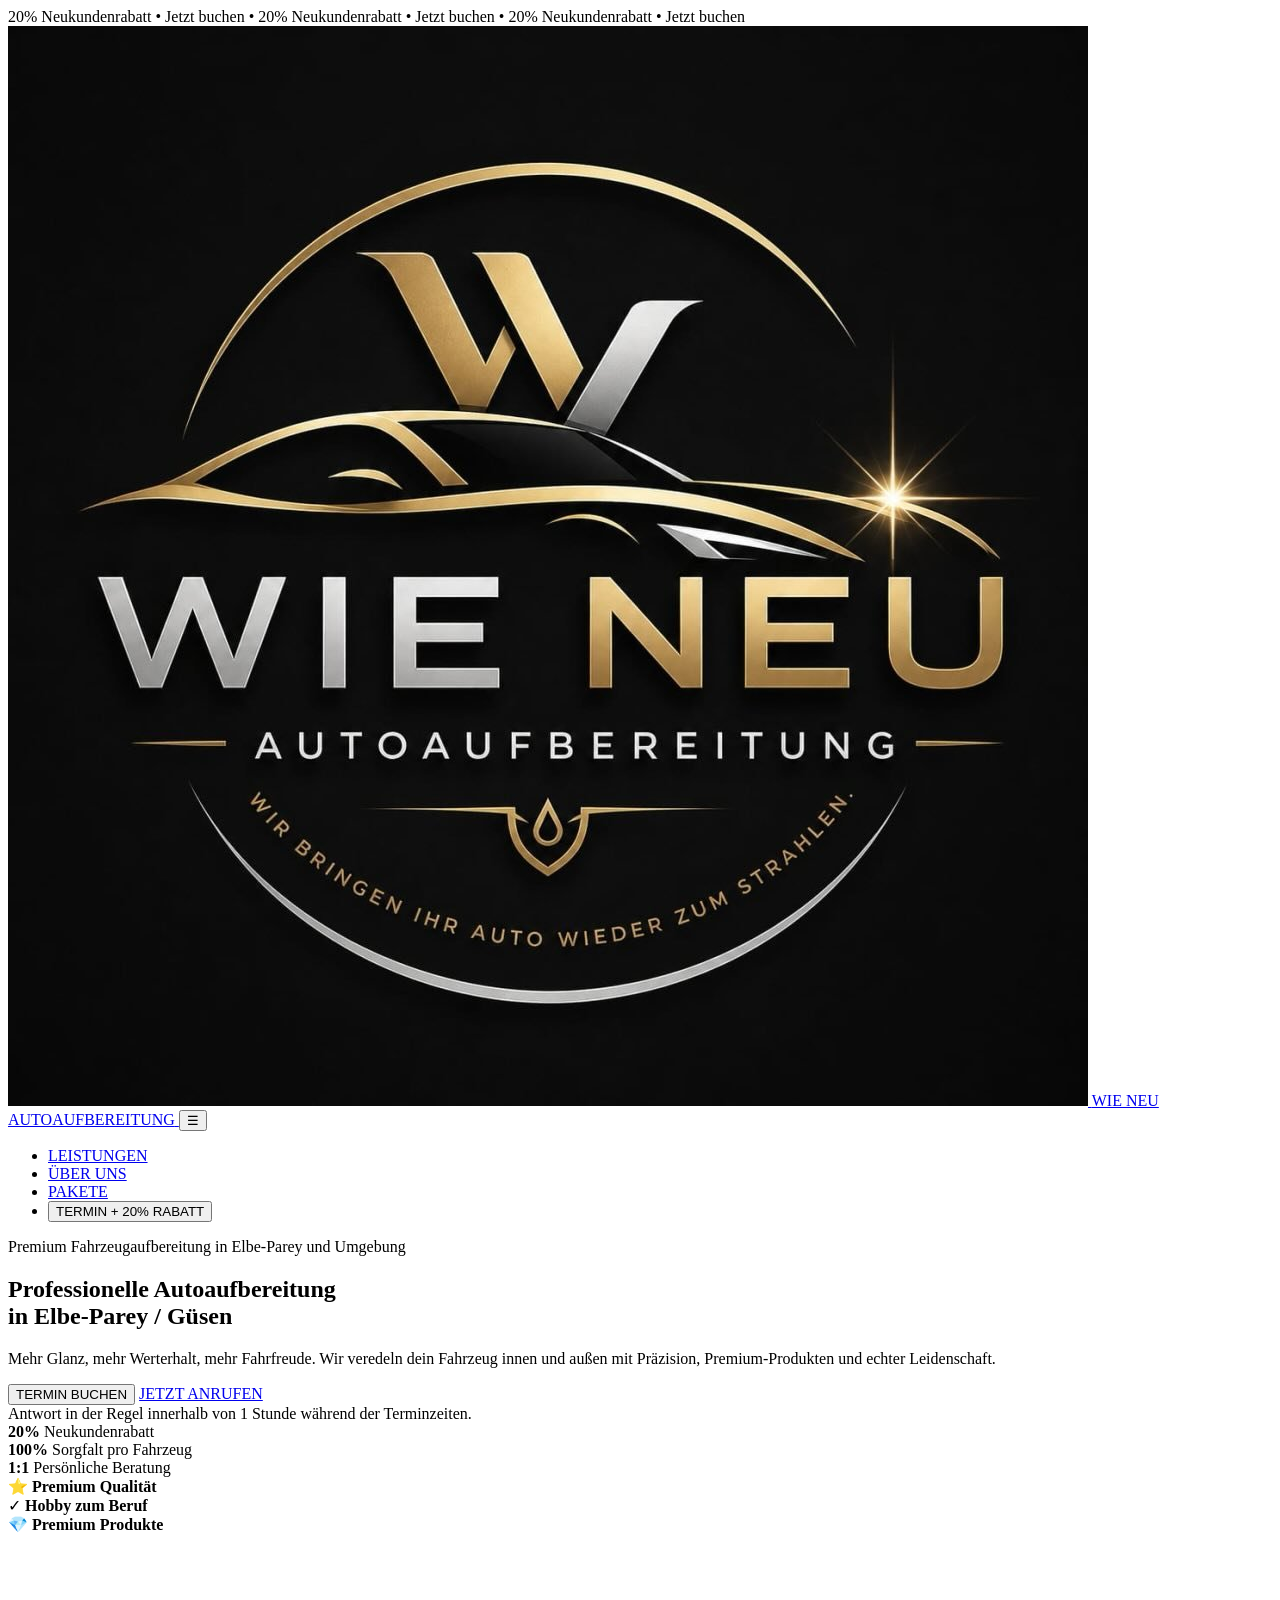
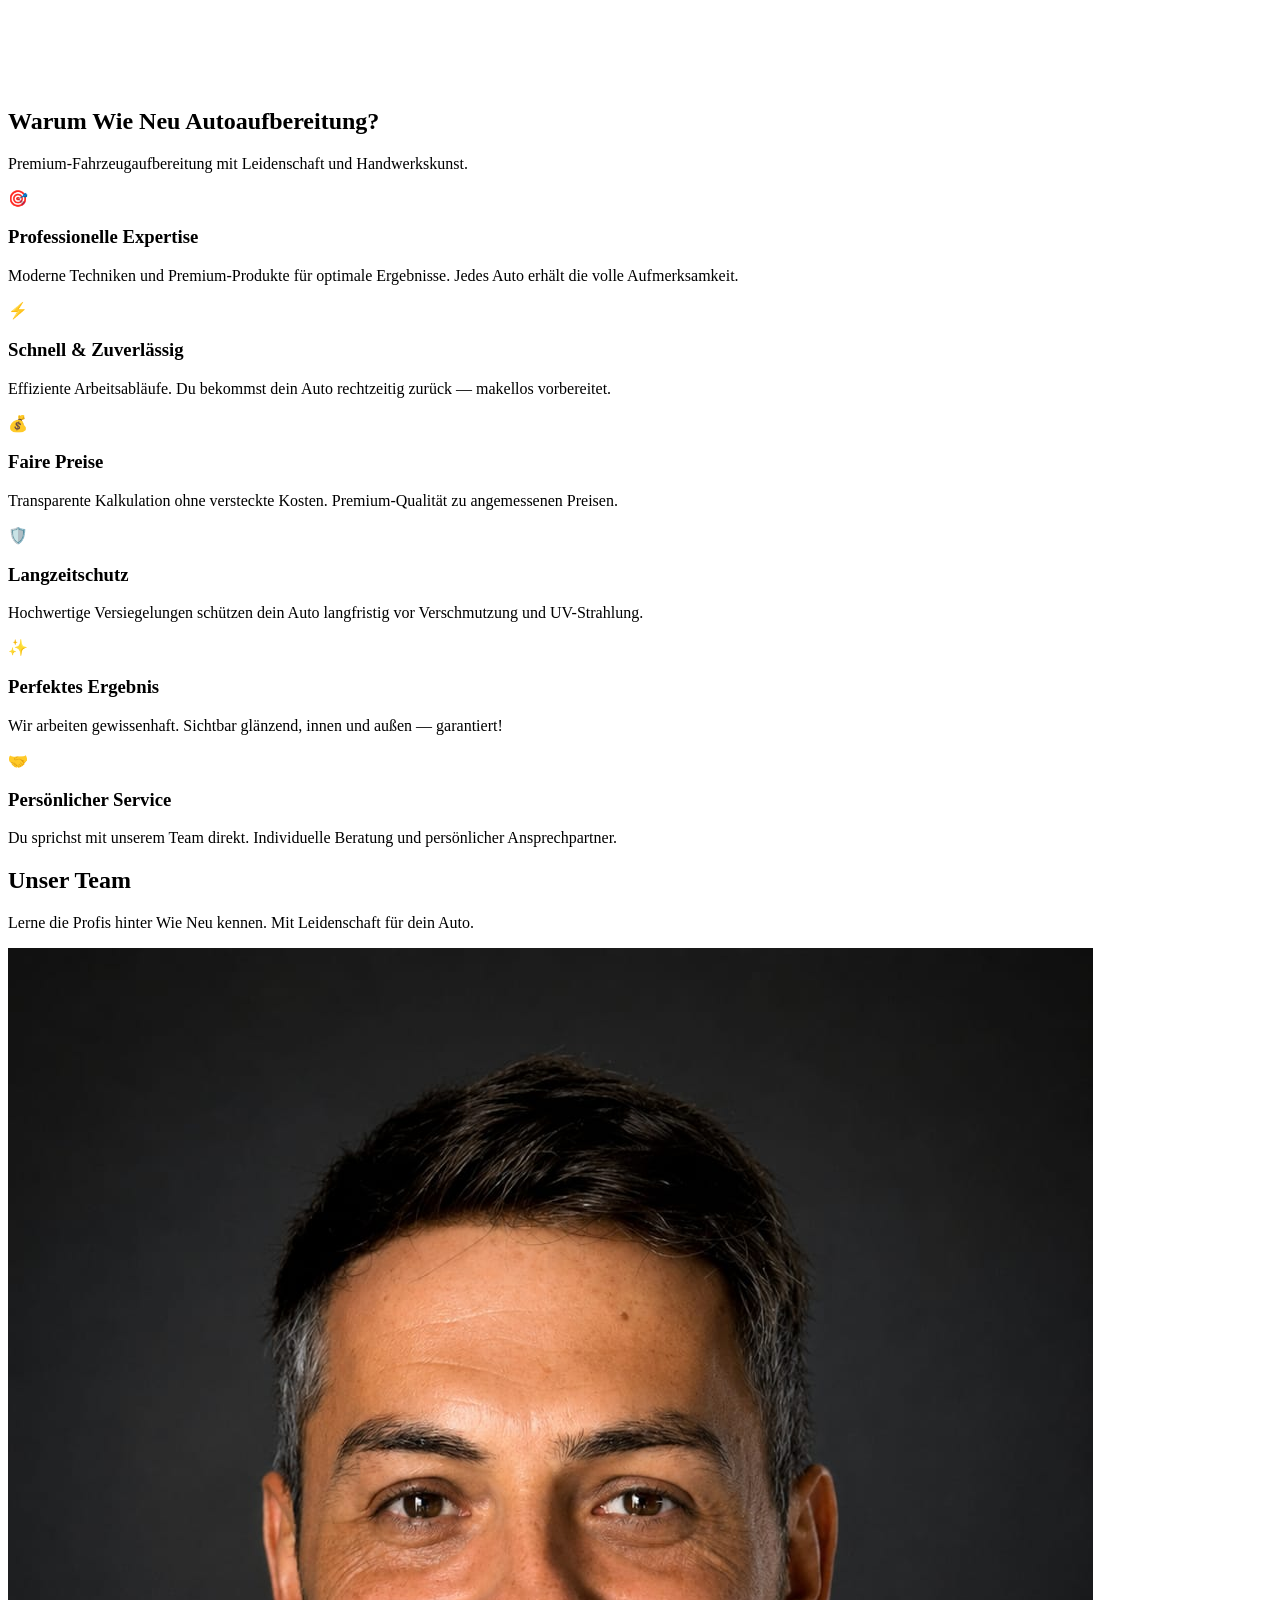
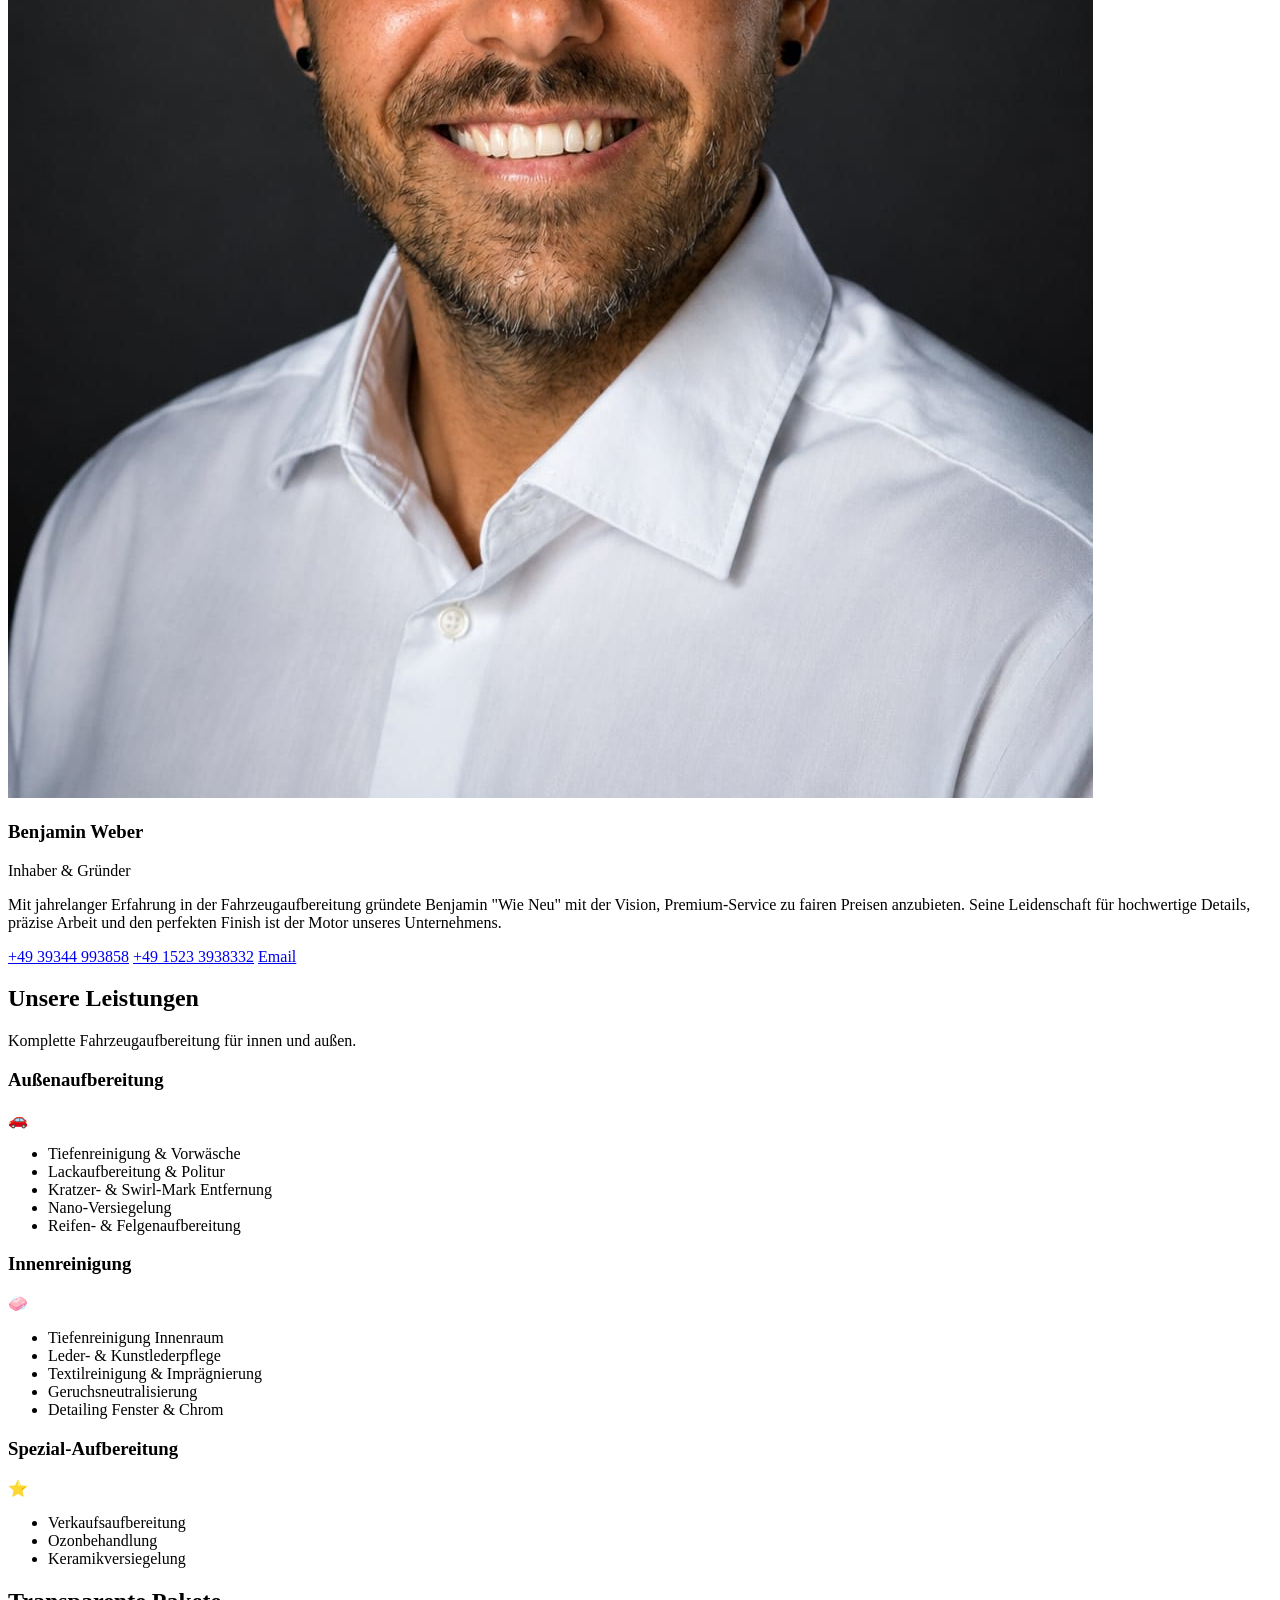
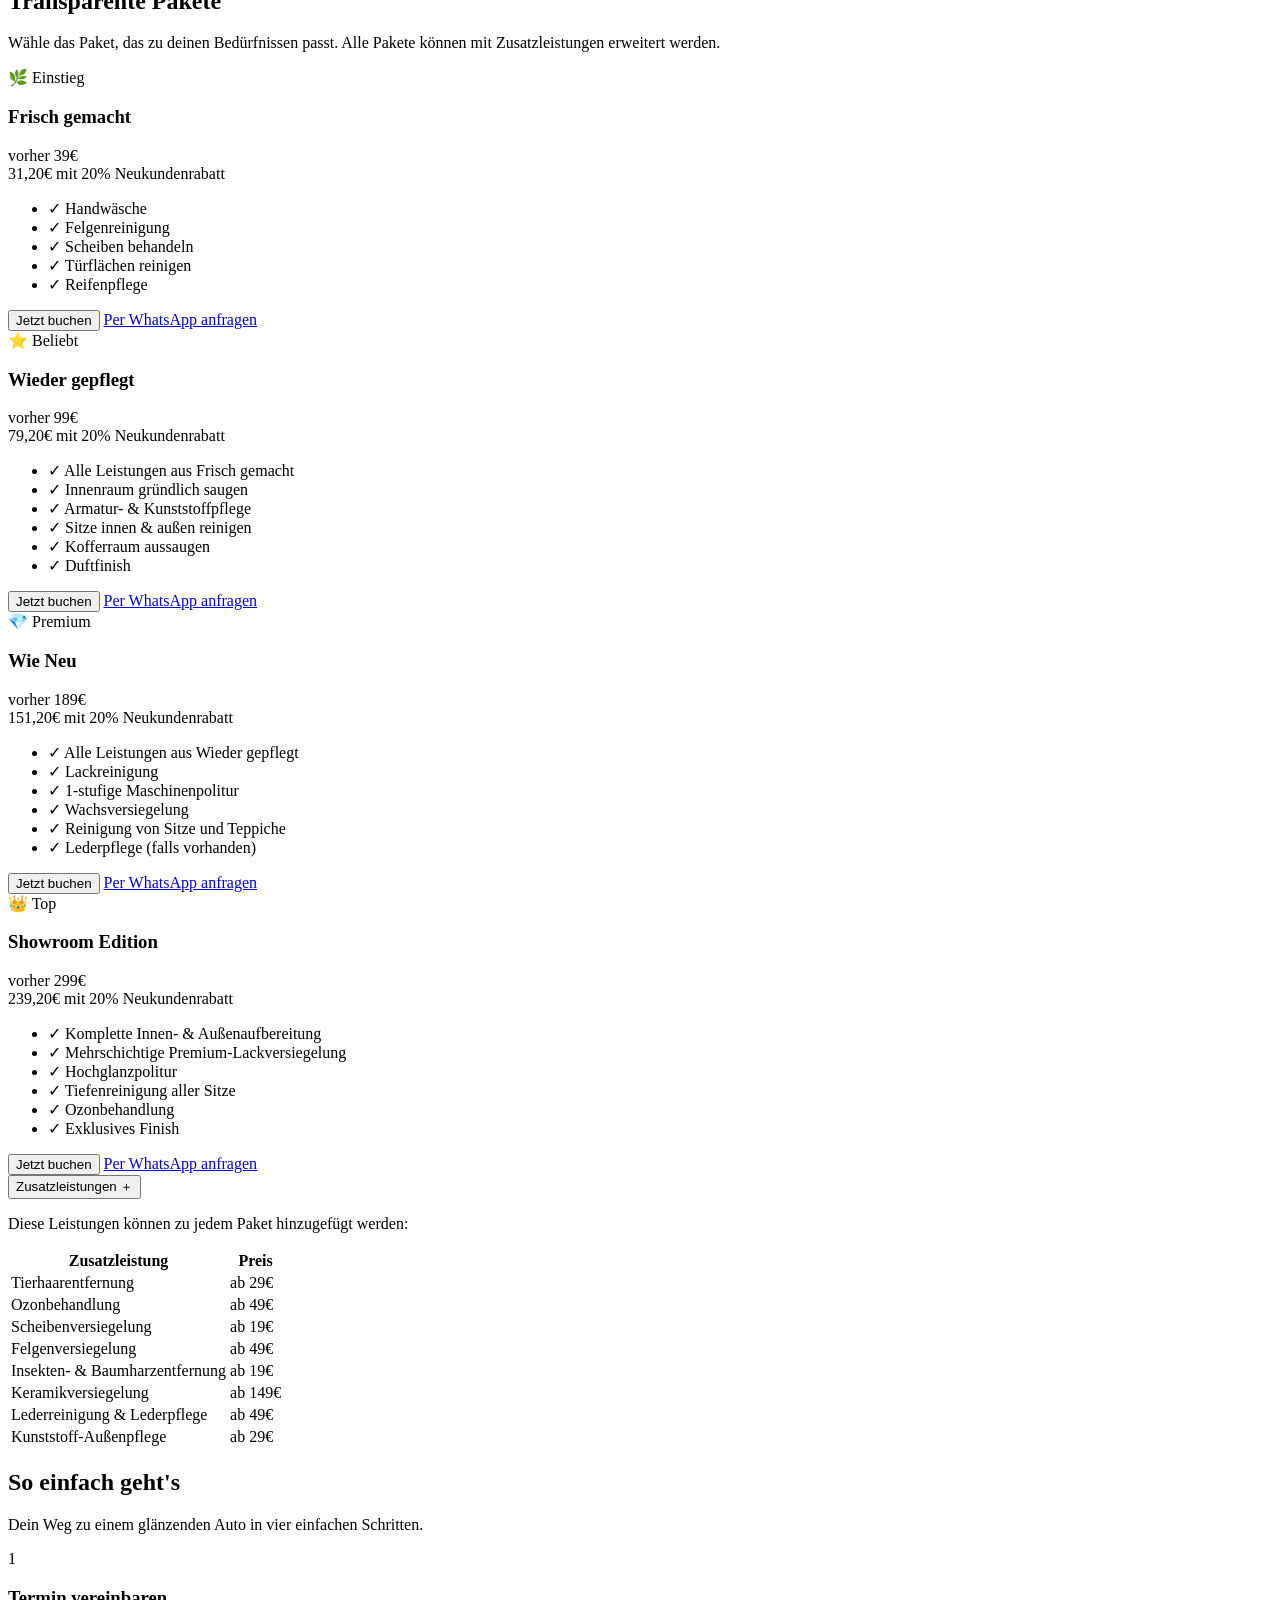
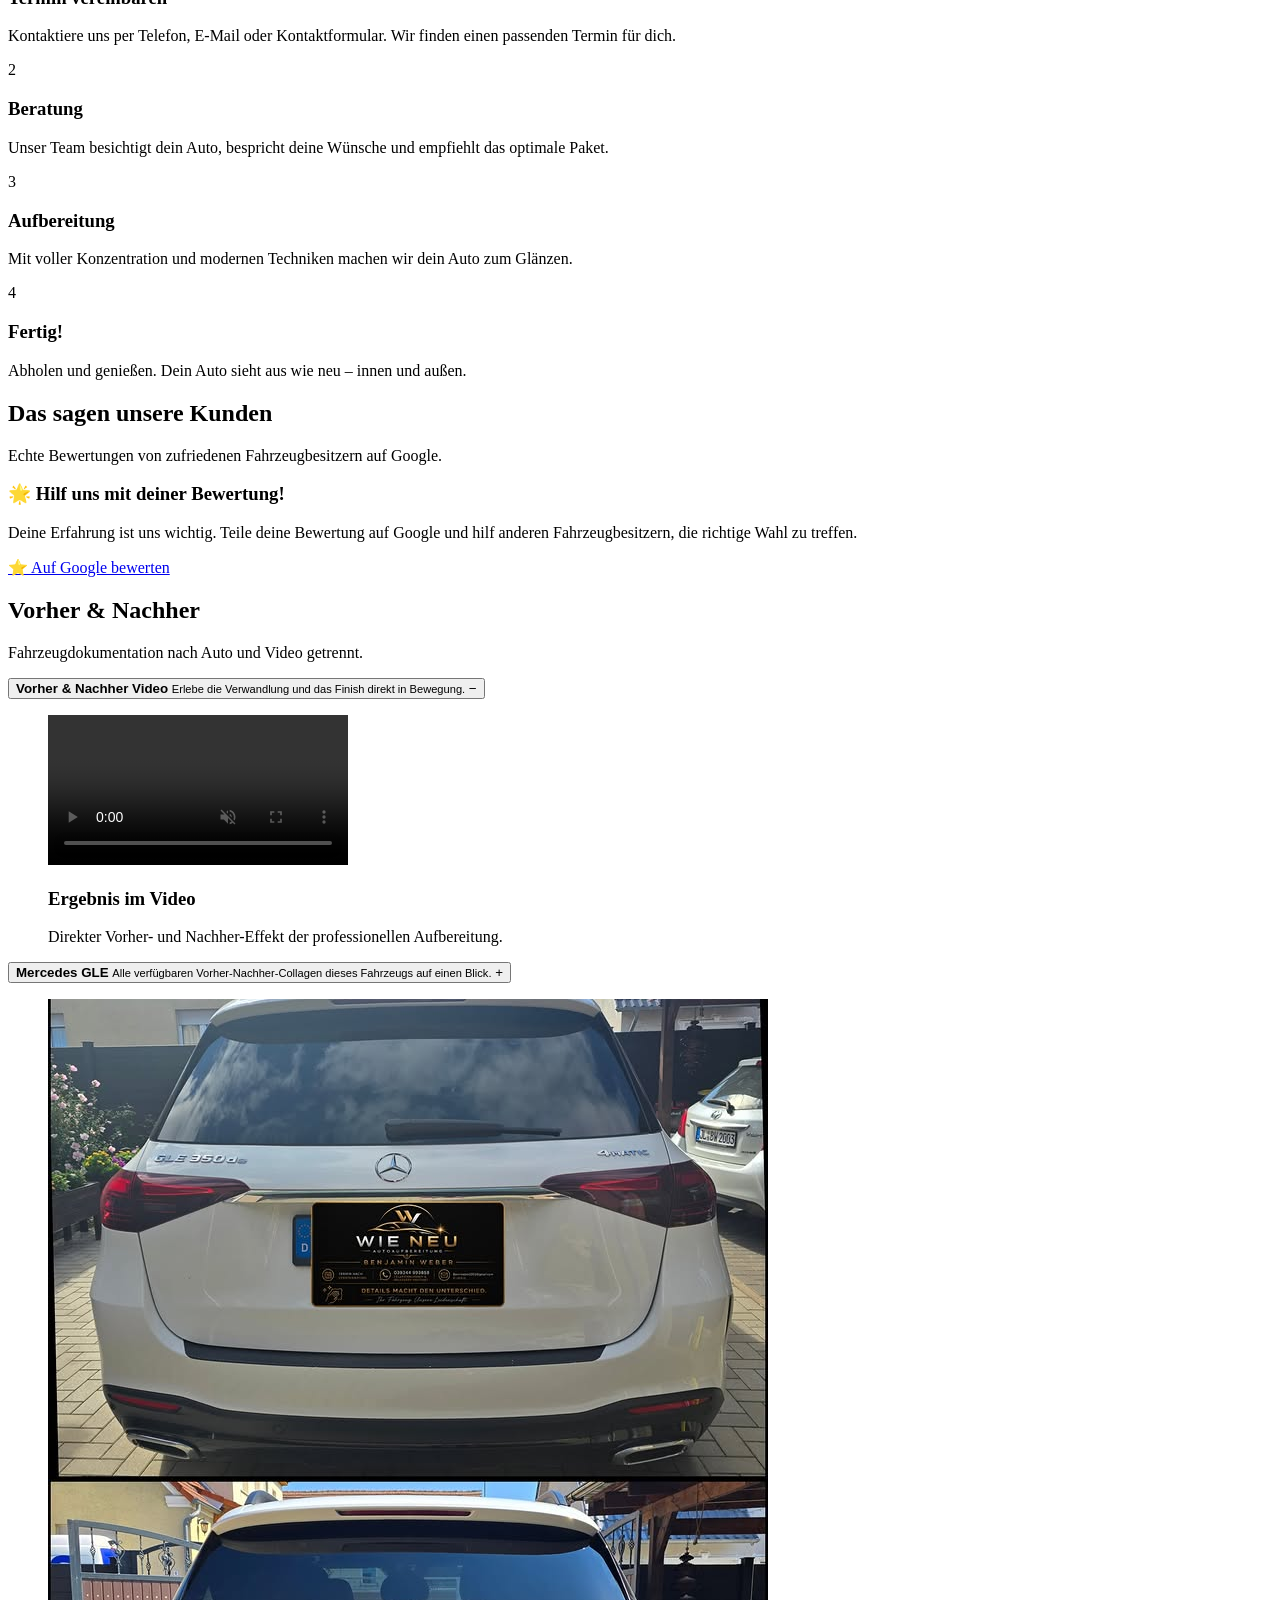
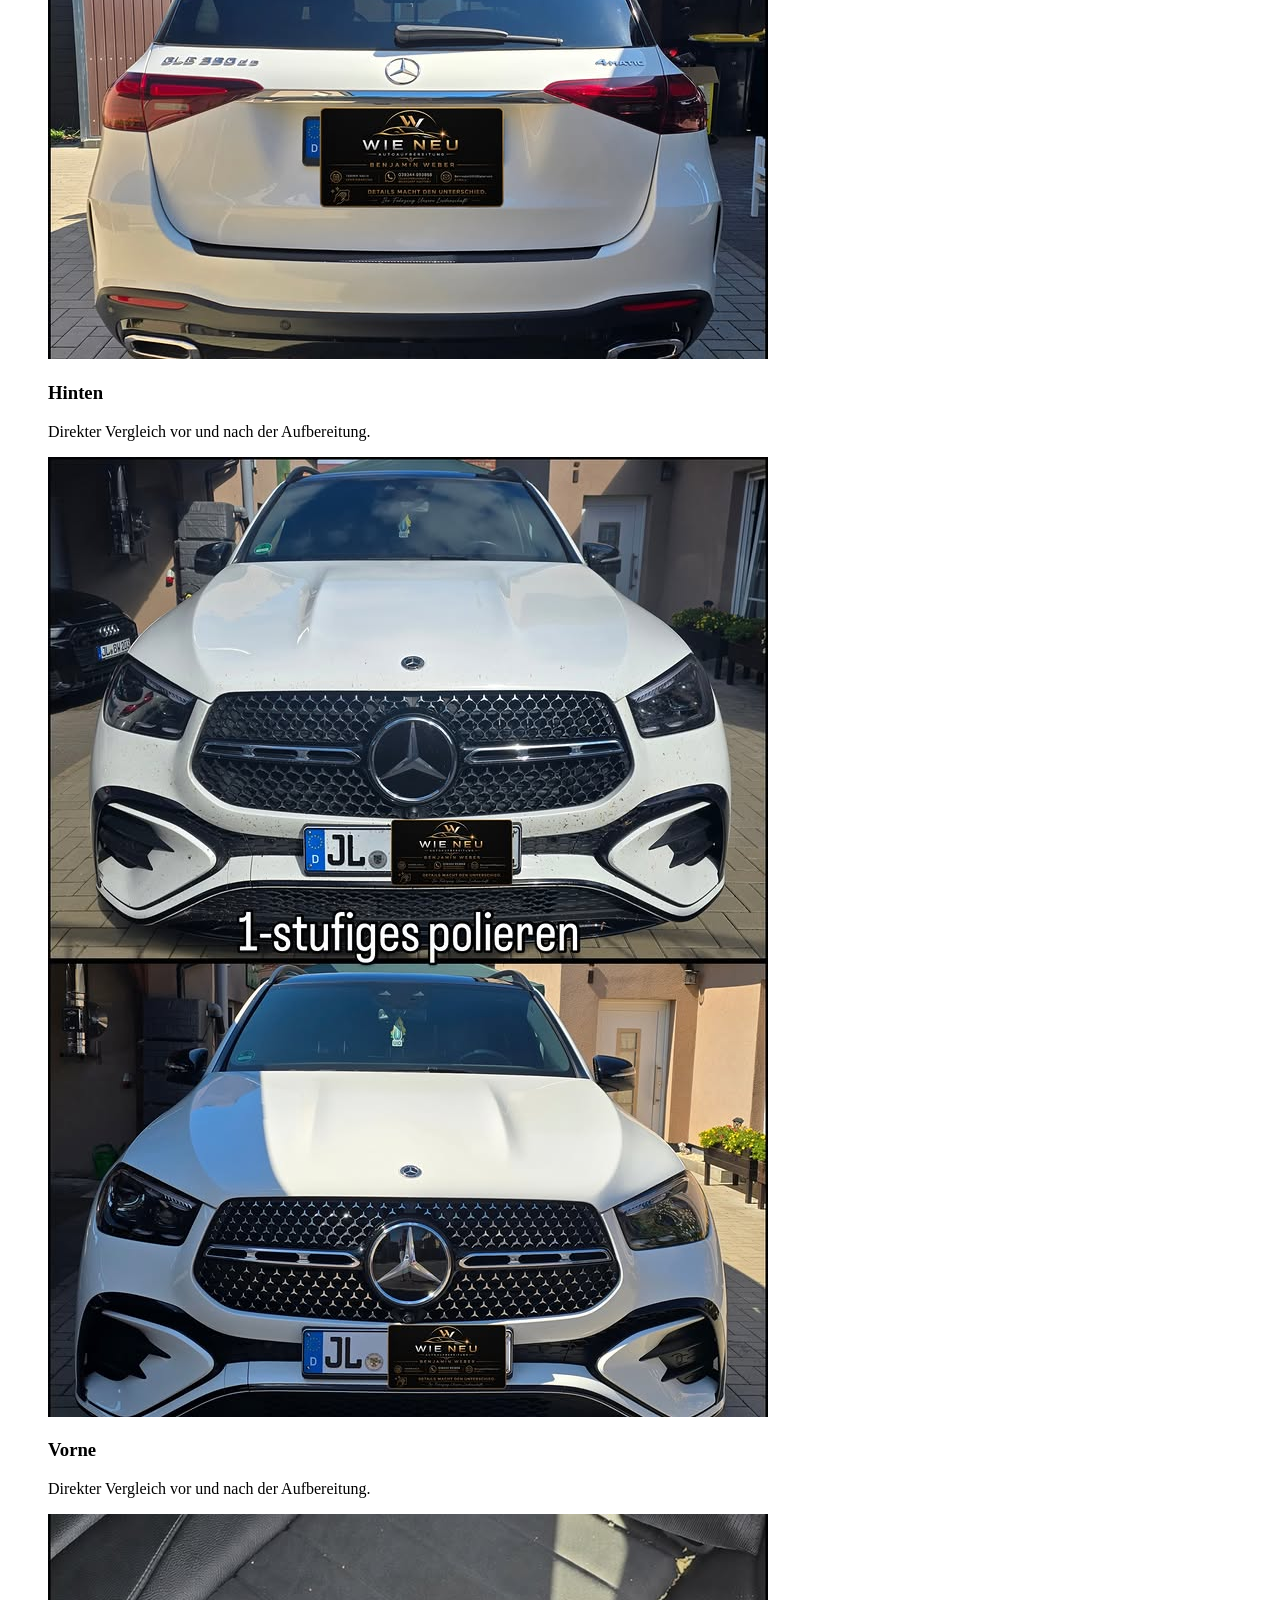
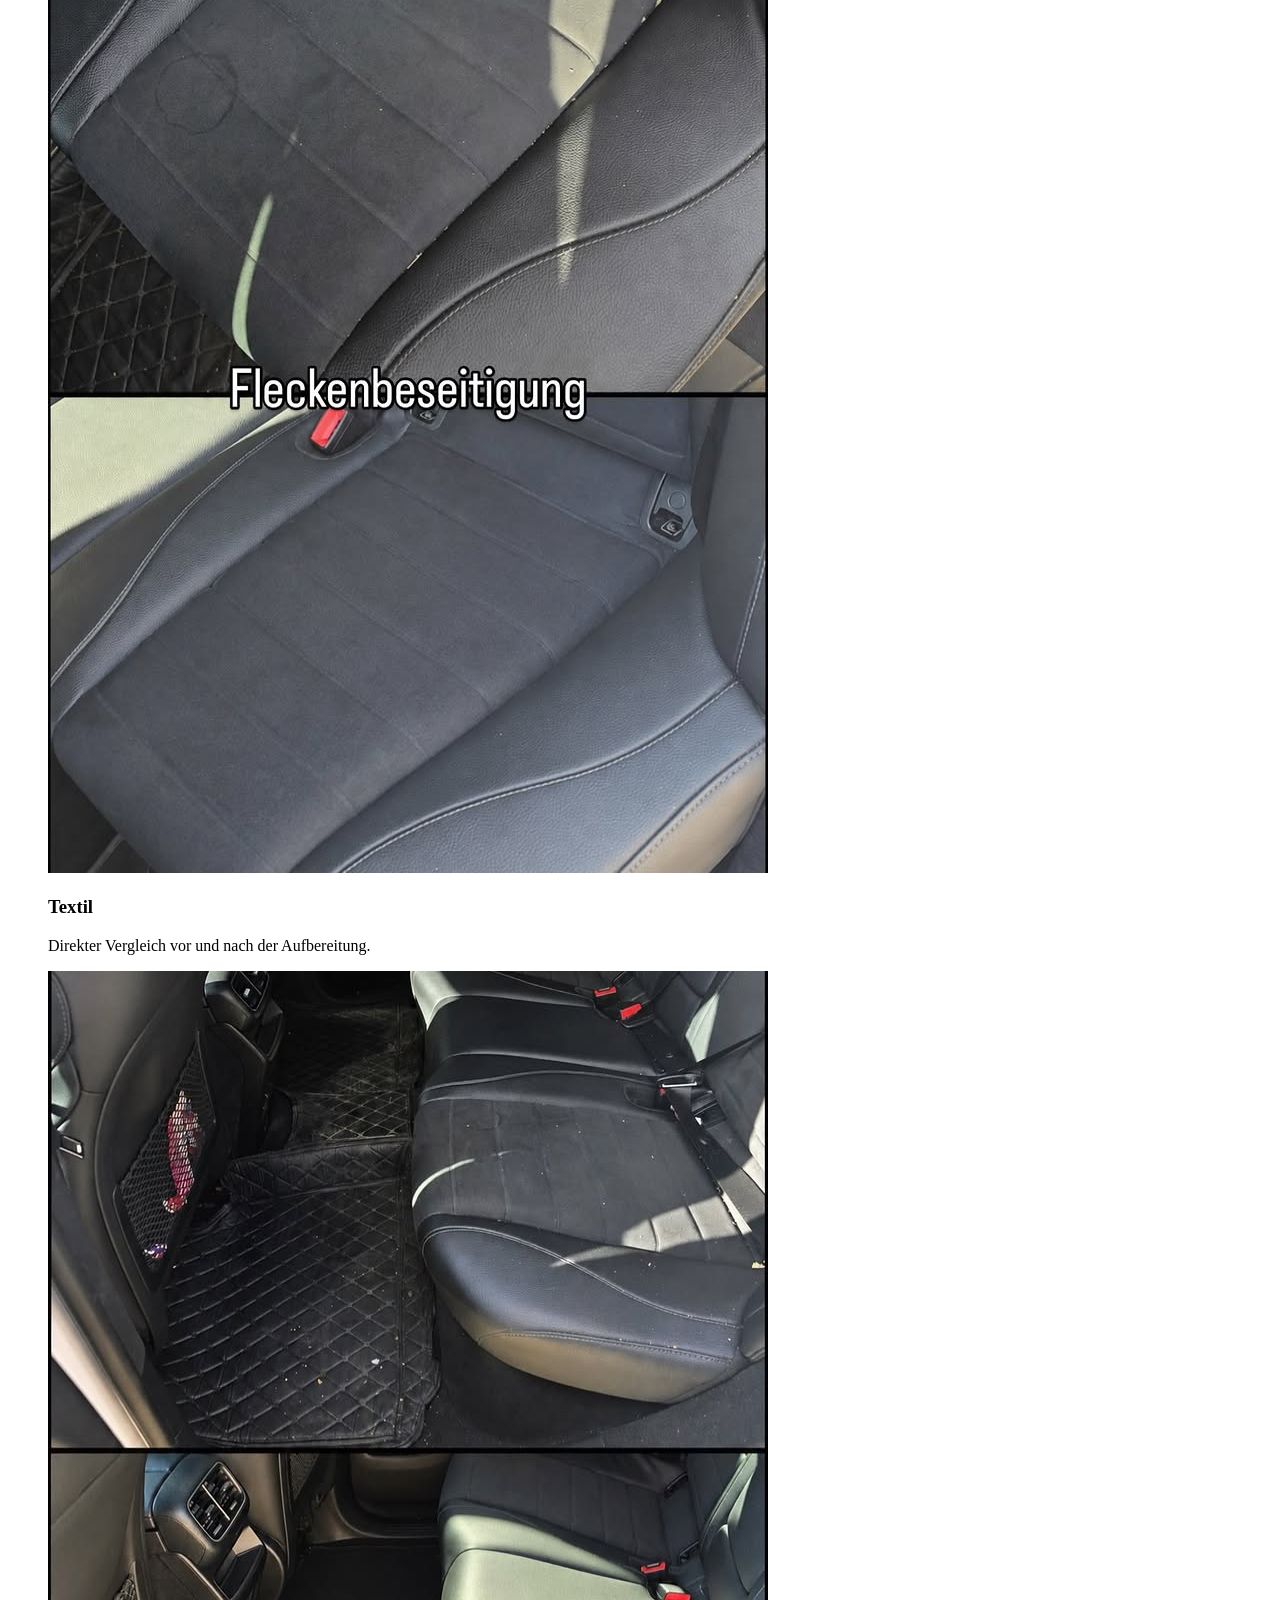
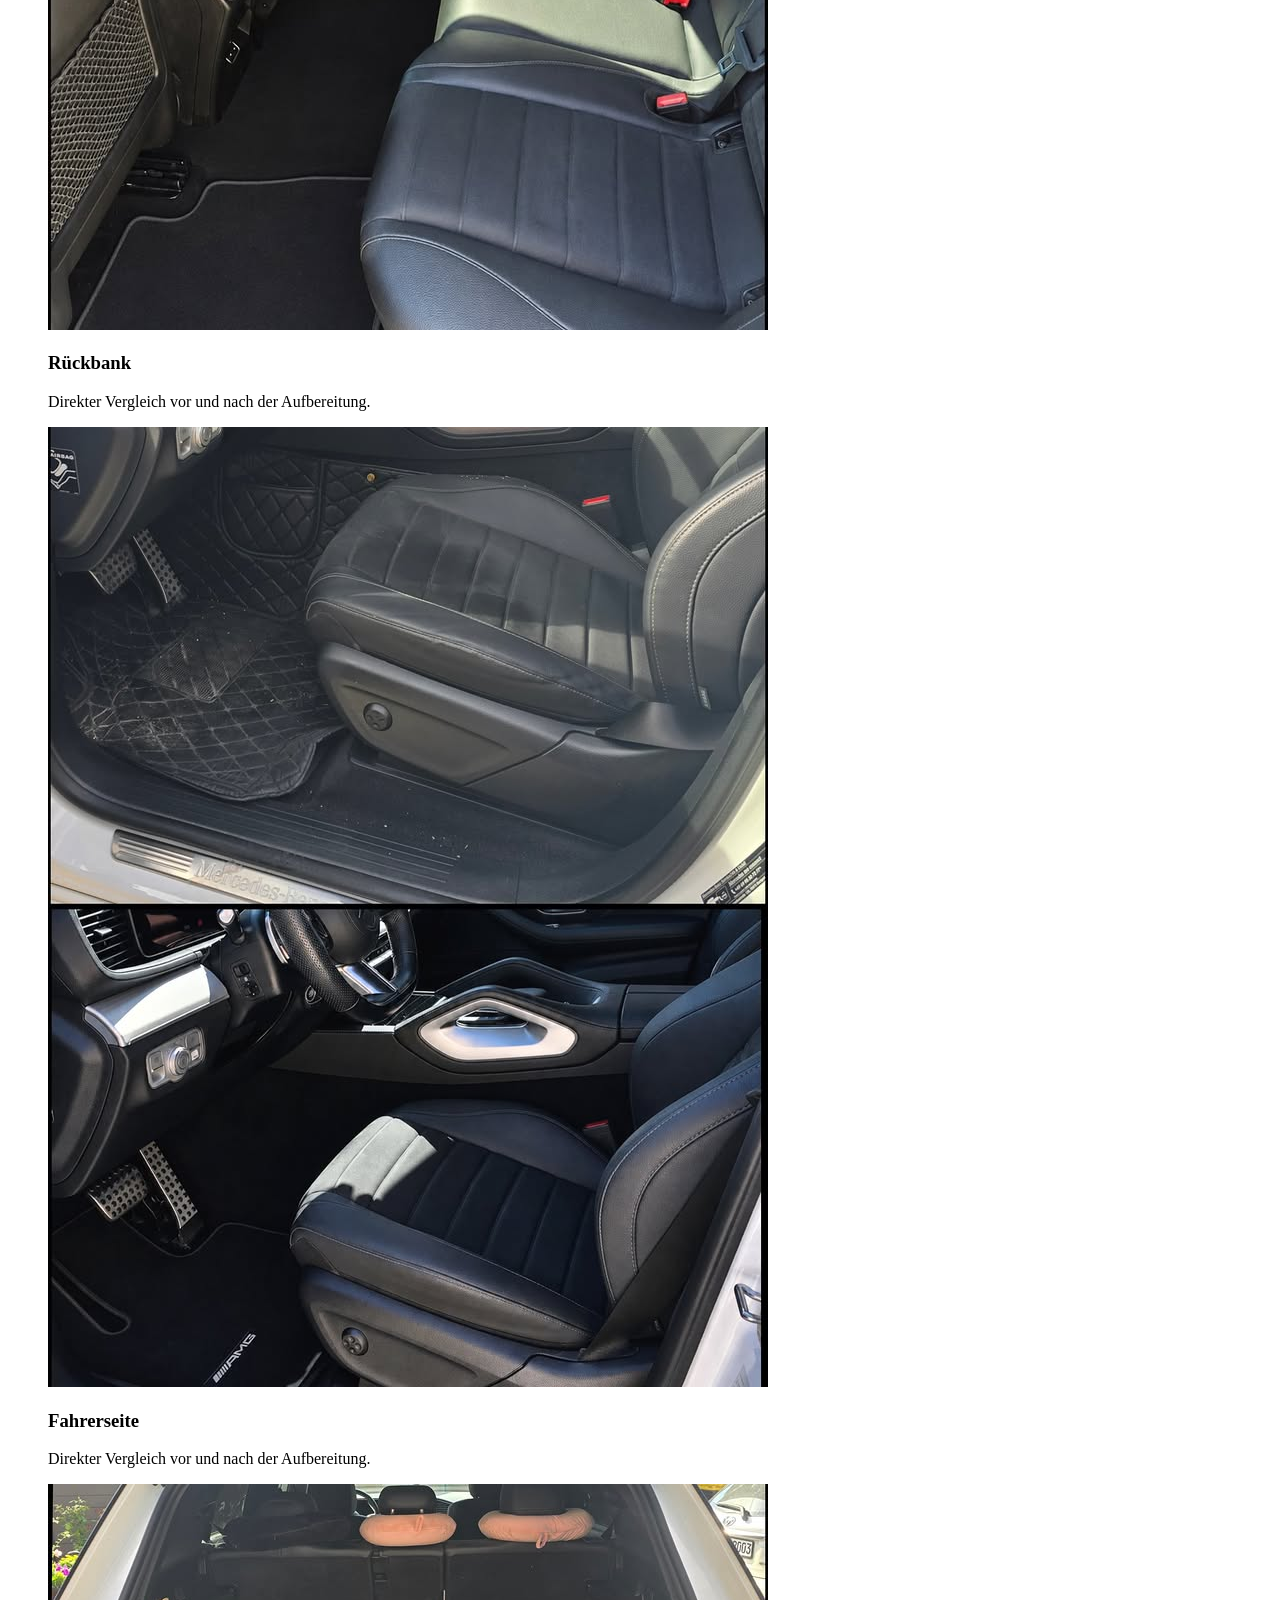
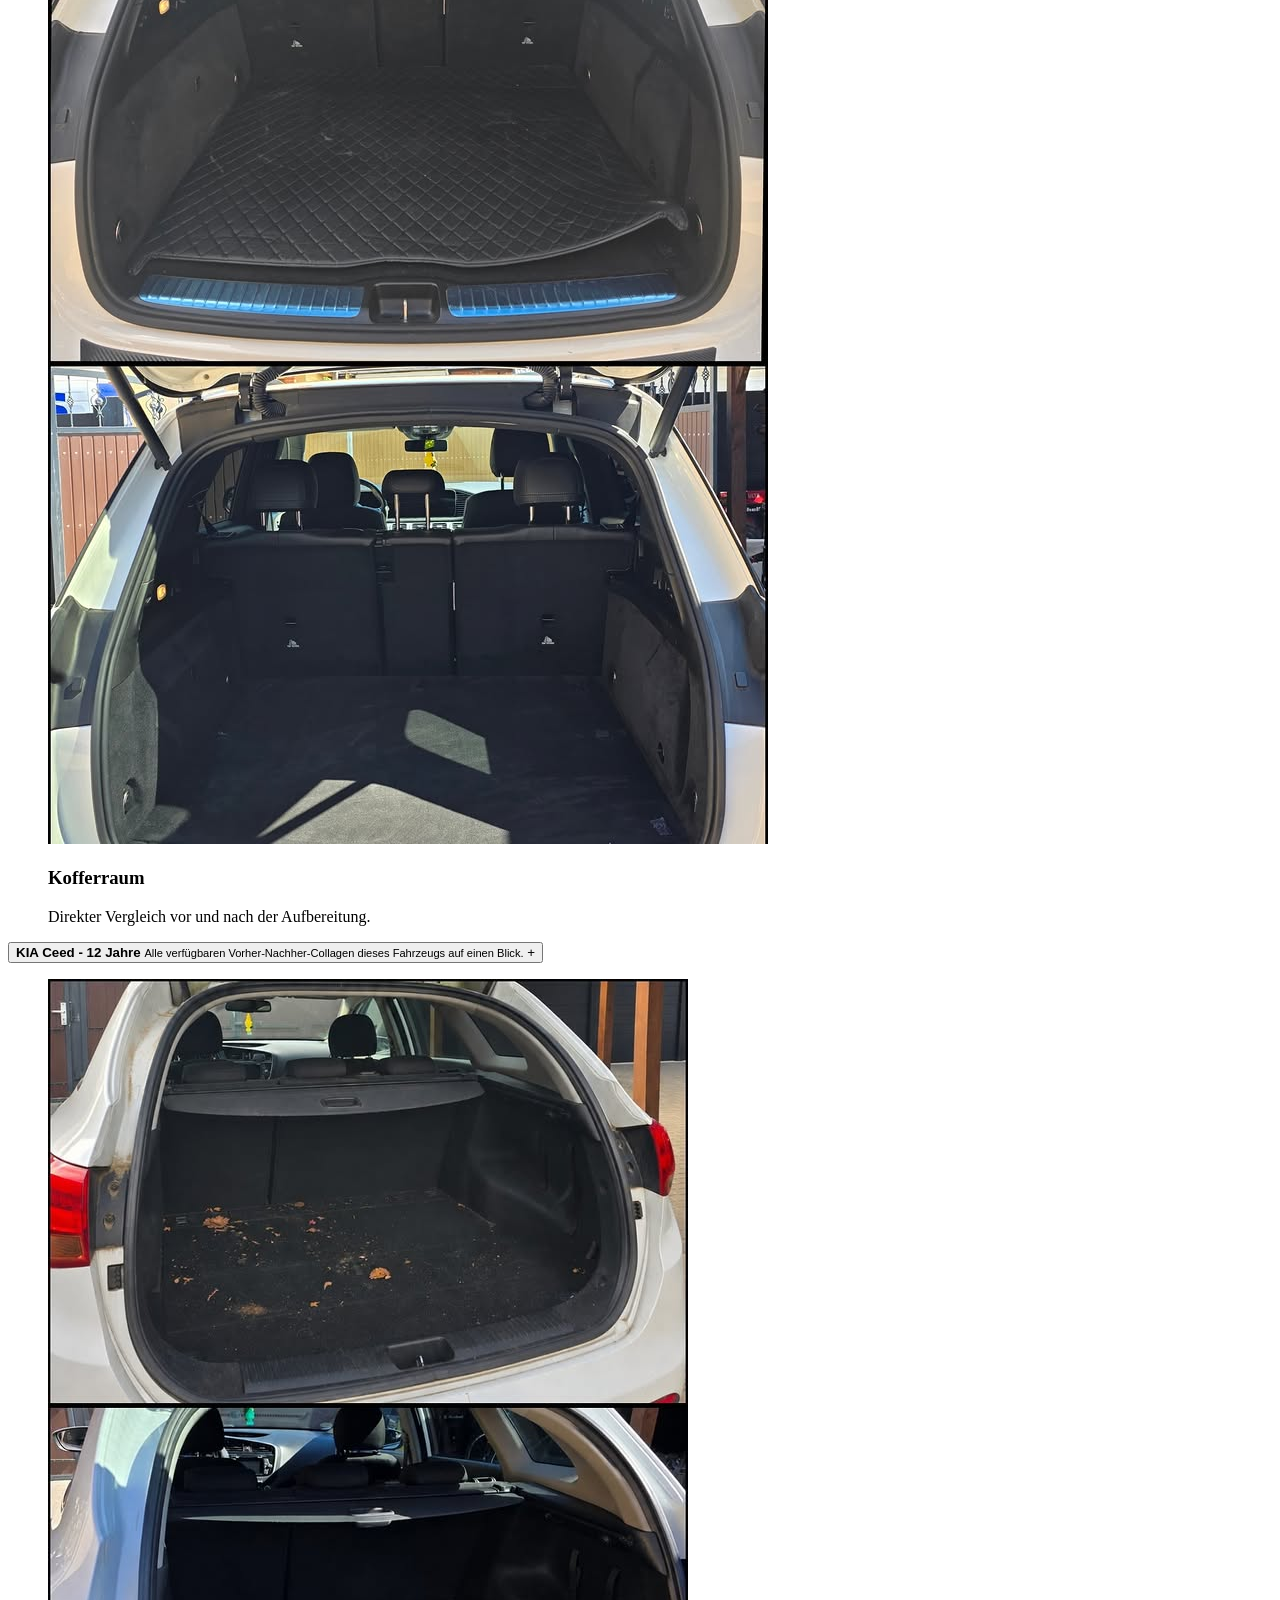
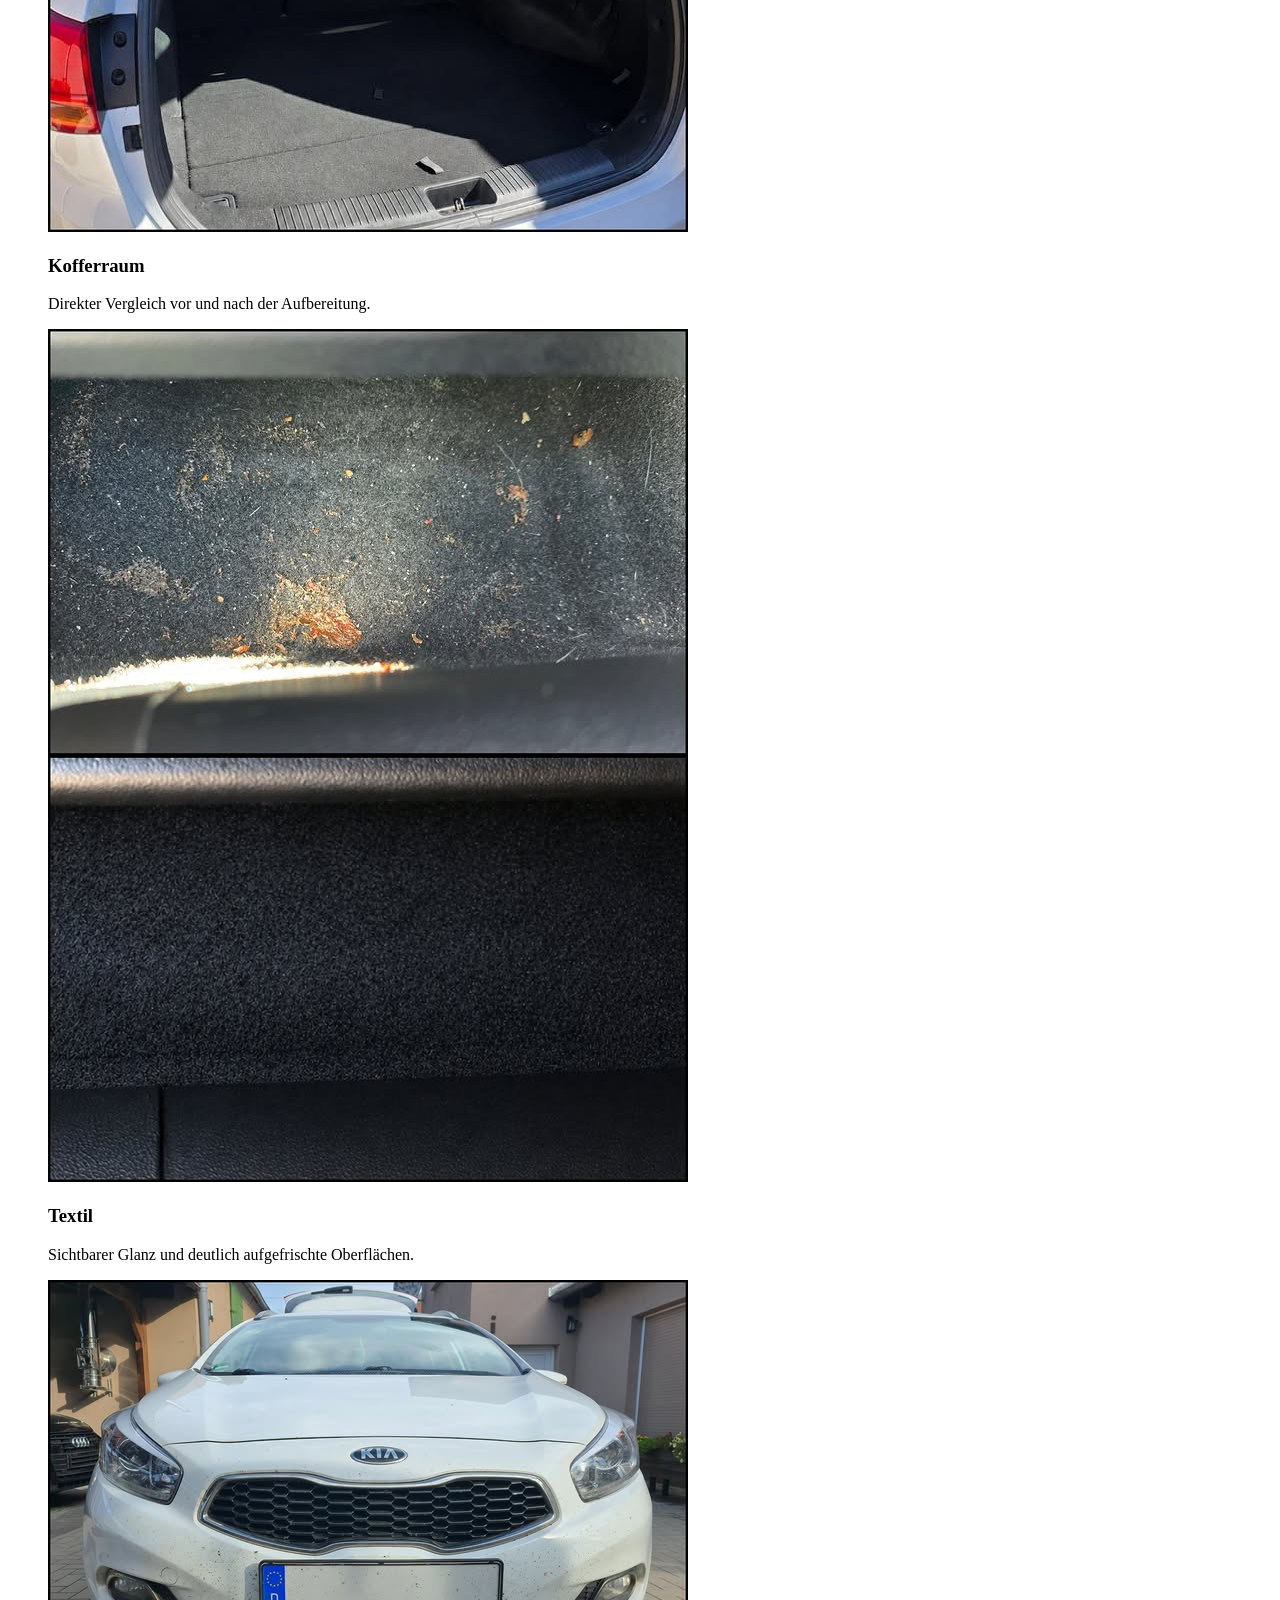
==== commit 05adabf9: "b" ====
--- a/index.html
+++ b/index.html
@@ -1,127 +1,911 @@
-<!DOCTYPE html>
-<html lang="de">
-<head>
-  <meta charset="utf-8" />
-  <meta name="viewport" content="width=device-width, initial-scale=1" />
-  <title>AGB – Wie Neu Autoaufbereitung</title>
-  <link rel="canonical" href="https://www.wieneu-aufbereitung.de/agb.html" />
-  <link rel="icon" type="image/png" sizes="1024x1024" href="/assets/logo.png" />
-  <link href="https://fonts.googleapis.com/css2?family=Inter:wght@400;500;600;700&family=Plus+Jakarta+Sans:wght@700;800&display=swap" rel="stylesheet">
-  <link rel="stylesheet" href="css/styles.css?v=2026100201">
-</head>
-<body>
-  <header class="site-header">
-    <div class="container header-inner">
-      <a class="brand" href="index.html">
-        <img src="assets/logo.png" alt="Wie Neu Autoaufbereitung" class="logo">
-        <span class="brand-text">Wie Neu</span>
-      </a>
-      <button class="nav-toggle" id="navToggle" aria-label="Menü">☰</button>
-      <nav class="site-nav" id="siteNav">
-        <ul>
-          <li><a href="index.html#services">Leistungen</a></li>
-          <li><a href="index.html#packages">Pakete</a></li>
-          <li><a href="index.html#contact">Kontakt</a></li>
-        </ul>
-      </nav>
-    </div>
-  </header>
-
-  <main>
-    <section class="legal-section">
-      <div class="container">
-        <h1>Allgemeine Geschäftsbedingungen</h1>
-
-        <div class="legal-content">
-          <h2>1. Geltungsbereich</h2>
-          <p>
-            Diese AGB gelten für alle Aufträge und Vereinbarungen zwischen Wie Neu Autoaufbereitung und dem Kunden. Die Verwendung unserer Dienstleistungen setzt die Anerkennung dieser Bedingungen voraus.
-          </p>
-
-          <h2>2. Leistungen</h2>
-          <p>
-            Wir bieten Fahrzeugaufbereitungen für Privat- und Gewerbekunden an. Der genaue Leistungsumfang wird individuell vereinbart und in der jeweiligen Anfrage oder dem Auftrag klar benannt.
-          </p>
-
-          <h2>3. Preise und Zahlungen</h2>
-          <p>
-            Preise verstehen sich inklusive der vereinbarten Leistungen. Zusatzleistungen und Sonderwünsche werden gesondert berechnet. Zahlungen erfolgen nach Vereinbarung, sofern nicht anders schriftlich festgelegt.
-          </p>
-
-          <h2>4. Terminvereinbarung und Stornierung</h2>
-          <p>
-            Termine werden nach Verfügbarkeit vereinbart. Eine spätere Absage oder Verschiebung ist nach Absprache möglich; dabei können ggf. zeitliche oder finanzielle Auswirkungen entstehen.
-          </p>
-
-          <h2>5. Haftung</h2>
-          <p>
-            Uns ist bewusst, dass jede Fahrzeugaufbereitung von Zustand, Material und Nutzung abhängt. Wir bemühen uns jedoch um eine sorgfältige Bearbeitung und transparente Kommunikation.
-          </p>
-
-          <h2>6. Datenschutz und Datensicherheit</h2>
-          <p>
-            Die Verarbeitung personenbezogener Daten erfolgt gemäß der Datenschutzerklärung des Anbieters. Weitere Informationen finden Sie in unserer <a href="datenschutz.html">Datenschutzerklärung</a>.
-          </p>
-
-          <h2>7. Haftungsausschluss</h2>
-          <p>
-            Der Anbieter haftet nicht für:
-          </p>
-          <ul>
-            <li>Indirekte oder Folgeschäden;</li>
-            <li>Entgangene Gewinne oder Geschäftschancen;</li>
-            <li>Datenverlust oder Korruption;</li>
-            <li>Schäden, die durch Fahrlässigkeit des Kunden entstehen;</li>
-            <li>Schäden an Fahrzeugen, die durch fehlerhafte Wartung oder Verschleiß entstehen.</li>
-          </ul>
-
-          <h2>8. Schlussbestimmungen</h2>
-          <h3>8.1 Salvatorische Klausel</h3>
-          <p>
-            Sollte eine Bestimmung dieser AGB ungültig sein, bleiben die übrigen Bestimmungen gültig. Die ungültige Bestimmung wird durch eine gültige ersetzt, die dem wirtschaftlichen Zweck am nächsten kommt.
-          </p>
-
-          <h3>8.2 Gerichtsstand</h3>
-          <p>
-            Es gilt das Recht der Bundesrepublik Deutschland. Gerichtsstand für alle Streitigkeiten ist der Gerichtsstand des Betreibers.
-          </p>
-
-          <h3>8.3 Änderungen der AGB</h3>
-          <p>
-            Der Anbieter behält sich vor, diese AGB jederzeit zu ändern. Die Änderungen werden dem Kunden mindestens zwei Wochen vor Gültigkeitsdatum mitgeteilt.
-          </p>
-
-          <h2>9. Kontakt</h2>
-
-          <p>
-            Fragen zu unseren AGB?
-          </p>
-          <p>
-            Benjamin Weber<br>
-            Wie Neu Autoaufbereitung<br>
-            Meisterstraße 10<br>
-            39317 Elbe-Parey OT Güsen<br>
-            Deutschland<br>
-            <a href="tel:+4915233938332">Mobil: +49 1523 3938332</a><br>
-            <a href="mailto:benniweber2003@gmail.com">E-Mail: benniweber2003@gmail.com</a>
-          </p>
-        </div>
-
-        <div class="legal-footer">
-          <p><a href="index.html">← Zurück zur Website</a></p>
-        </div>
-      </div>
-    </section>
-  </main>
-
-  <footer class="site-footer">
-    <div class="container">
-      <div class="footer-bottom">
-        <p>© <span id="year"></span> Wie Neu Autoaufbereitung. Alle Rechte vorbehalten.</p>
-      </div>
-    </div>
-  </footer>
-
-  <script src="js/main.js?v=2026100201"></script>
-</body>
-</html>
+<!DOCTYPE html>
+<html lang="de">
+<head>
+  <meta charset="utf-8" />
+  <meta name="viewport" content="width=device-width, initial-scale=1" />
+  <title>Wie Neu Autoaufbereitung – Professionelle Fahrzeugaufbereitung</title>
+  <meta name="description" content="Professionelle Fahrzeugaufbereitung mit modernen Techniken. Lackschutz, Detailing, Innenreinigung. Jetzt unverbindlich anfragen." />
+  <link href="https://fonts.googleapis.com/css2?family=Inter:wght@400;500;600;700&family=Sora:wght@600;700;800&display=swap" rel="stylesheet">
+  <link rel="stylesheet" href="css/styles.css?v=2026090501">
+</head>
+  <!-- Google tag (gtag.js) -->
+<script async src="https://www.googletagmanager.com/gtag/js?id=G-28W3N190Q4"></script>
+<script>
+  window.dataLayer = window.dataLayer || [];
+  function gtag(){dataLayer.push(arguments);}
+  gtag('js', new Date());
+
+  gtag('config', 'G-28W3N190Q4');
+</script>
+
+<body>
+  <div class="promo-banner" aria-label="Werbe-Banner">
+    <div class="promo-banner-track">
+      <span>20% Neukundenrabatt • Jetzt buchen • 20% Neukundenrabatt • Jetzt buchen • 20% Neukundenrabatt • Jetzt buchen</span>
+    </div>
+  </div>
+
+  <header class="site-header" id="header">
+    <div class="container header-inner">
+      <a class="brand" href="#">
+        <img src="assets/logo.png" alt="Wie Neu Autoaufbereitung" class="logo">
+        <span class="brand-text">WIE NEU AUTOAUFBEREITUNG</span>
+      </a>
+      <button class="nav-toggle" id="navToggle" aria-label="Menü">☰</button>
+      <nav class="site-nav" id="siteNav">
+        <ul>
+          <li><a href="#services">LEISTUNGEN</a></li>
+          <li><a href="#team">ÜBER UNS</a></li>
+          <li><a href="#packages">PAKETE </a></li>
+          <li><button class="btn btn-primary nav-cta" data-modal="bookingModal">TERMIN + 20% RABATT</button></li>
+        </ul>
+      </nav>
+    </div>
+  </header>
+
+  <main>
+    <section class="hero" id="hero">
+      <div class="hero-background"></div>
+      <div class="container">
+        <div class="hero-content">
+          <div class="hero-badge">Premium Fahrzeugaufbereitung in Elbe-Parey und Umgebung</div>
+          <h1 class="hero-title">Professionelle Autoaufbereitung<br>in Elbe-Parey / Güsen</h1>
+          <p class="hero-subtitle">Mehr Glanz, mehr Werterhalt, mehr Fahrfreude. Wir veredeln dein Fahrzeug innen und außen mit Präzision, Premium-Produkten und echter Leidenschaft.</p>
+          <div class="hero-ctas">
+            <button class="btn btn-primary btn-large" data-modal="bookingModal">TERMIN BUCHEN</button>
+            <a class="btn btn-outline btn-large" href="tel:+4915233938332">JETZT ANRUFEN</a>
+          </div>
+          <div class="hero-note">Antwort in der Regel innerhalb von 1 Stunde während der Terminzeiten.</div>
+          <div class="hero-stats" aria-label="Kennzahlen">
+            <div class="hero-stat">
+              <strong>20%</strong>
+              <span>Neukundenrabatt</span>
+            </div>
+            <div class="hero-stat">
+              <strong>100%</strong>
+              <span>Sorgfalt pro Fahrzeug</span>
+            </div>
+            <div class="hero-stat">
+              <strong>1:1</strong>
+              <span>Persönliche Beratung</span>
+            </div>
+          </div>
+          <div class="hero-trust">
+            <div class="trust-item">⭐ <strong>Premium Qualität</strong></div>
+            <div class="trust-item">✓ <strong>Hobby zum Beruf</strong></div>
+            <div class="trust-item">💎 <strong>Premium Produkte</strong></div>
+          </div>
+        </div>
+      </div>
+    </section>
+
+    <section class="why-section" id="why">
+      <div class="why-video-bg-container" aria-hidden="true">
+        <video class="why-video-bg" autoplay loop muted playsinline preload="auto">
+          <source src="assets/Video1.mp4" type="video/mp4">
+        </video>
+        <div class="why-video-overlay"></div>
+      </div>
+      <div class="container">
+        <div class="section-header">
+          <h2>Warum Wie Neu Autoaufbereitung?</h2>
+          <p>Premium-Fahrzeugaufbereitung mit Leidenschaft und Handwerkskunst.</p>
+        </div>
+        <div class="features-grid">
+          <div class="feature-card">
+            <div class="feature-icon">🎯</div>
+            <h3>Professionelle Expertise</h3>
+            <p>Moderne Techniken und Premium-Produkte für optimale Ergebnisse. Jedes Auto erhält die volle Aufmerksamkeit.</p>
+          </div>
+          <div class="feature-card">
+            <div class="feature-icon">⚡</div>
+            <h3>Schnell & Zuverlässig</h3>
+            <p>Effiziente Arbeitsabläufe. Du bekommst dein Auto rechtzeitig zurück — makellos vorbereitet.</p>
+          </div>
+          <div class="feature-card">
+            <div class="feature-icon">💰</div>
+            <h3>Faire Preise</h3>
+            <p>Transparente Kalkulation ohne versteckte Kosten. Premium-Qualität zu angemessenen Preisen.</p>
+          </div>
+          <div class="feature-card">
+            <div class="feature-icon">🛡️</div>
+            <h3>Langzeitschutz</h3>
+            <p>Hochwertige Versiegelungen schützen dein Auto langfristig vor Verschmutzung und UV-Strahlung.</p>
+          </div>
+          <div class="feature-card">
+            <div class="feature-icon">✨</div>
+            <h3>Perfektes Ergebnis</h3>
+            <p>Wir arbeiten gewissenhaft. Sichtbar glänzend, innen und außen — garantiert!</p>
+          </div>
+          <div class="feature-card">
+            <div class="feature-icon">🤝</div>
+            <h3>Persönlicher Service</h3>
+            <p>Du sprichst mit unserem Team direkt. Individuelle Beratung und persönlicher Ansprechpartner.</p>
+          </div>
+        </div>
+      </div>
+    </section>
+
+    <section class="team-section" id="team">
+      <div class="container">
+        <div class="section-header">
+          <h2>Unser Team</h2>
+          <p>Lerne die Profis hinter Wie Neu kennen. Mit Leidenschaft für dein Auto.</p>
+        </div>
+        <div class="team-grid">
+          <div class="team-card">
+            <div class="team-image">
+              <img src="assets/Benni.webp" alt="Benjamin Weber">
+            </div>
+            <h3>Benjamin Weber</h3>
+            <p class="team-role">Inhaber & Gründer</p>
+            <p class="team-bio">Mit jahrelanger Erfahrung in der Fahrzeugaufbereitung gründete Benjamin "Wie Neu" mit der Vision, Premium-Service zu fairen Preisen anzubieten. Seine Leidenschaft für hochwertige Details, präzise Arbeit und den perfekten Finish ist der Motor unseres Unternehmens.</p>
+            <div class="team-contact">
+              <a href="tel:+4939344993858">+49 39344 993858</a>
+              <a href="tel:+4915233938332">+49 1523 3938332</a>
+              <a href="mailto:benniweber2003@gmail.com">Email</a>
+            </div>
+          </div>
+        </div>
+      </div>
+    </section>
+
+    <section class="services-section" id="services">
+      <div class="container">
+        <div class="section-header">
+          <h2>Unsere Leistungen</h2>
+          <p>Komplette Fahrzeugaufbereitung für innen und außen.</p>
+        </div>
+        <div class="services-grid">
+          <article class="service-card">
+            <div class="service-header">
+              <h3>Außenaufbereitung</h3>
+              <div class="service-icon">🚗</div>
+            </div>
+            <ul class="service-list">
+              <li>Tiefenreinigung & Vorwäsche</li>
+              <li>Lackaufbereitung & Politur</li>
+              <li>Kratzer- & Swirl-Mark Entfernung</li>
+              <li>Nano-Versiegelung</li>
+              <li>Reifen- & Felgenaufbereitung</li>
+            </ul>
+          </article>
+          <article class="service-card">
+            <div class="service-header">
+              <h3>Innenreinigung</h3>
+              <div class="service-icon">🧼</div>
+            </div>
+            <ul class="service-list">
+              <li>Tiefenreinigung Innenraum</li>
+              <li>Leder- & Kunstlederpflege</li>
+              <li>Textilreinigung & Imprägnierung</li>
+              <li>Geruchsneutralisierung</li>
+              <li>Detailing Fenster & Chrom</li>
+            </ul>
+          </article>
+          <article class="service-card">
+            <div class="service-header">
+              <h3>Spezial-Aufbereitung</h3>
+              <div class="service-icon">⭐</div>
+            </div>
+            <ul class="service-list">
+              <li>Verkaufsaufbereitung</li>
+              <li>Ozonbehandlung</li>
+              <li>Keramikversiegelung</li>
+            </ul>
+          </article>
+        </div>
+      </div>
+    </section>
+
+    <section class="packages-section" id="packages">
+      <div class="container">
+        <div class="section-header">
+          <h2>Transparente Pakete</h2>
+          <p>Wähle das Paket, das zu deinen Bedürfnissen passt. Alle Pakete können mit Zusatzleistungen erweitert werden.</p>
+        </div>
+        <div class="packages-grid">
+          <div class="package-card" data-package="fresh" data-price="39.20">
+            <div class="package-label">🌿 Einstieg</div>
+            <h3>Frisch gemacht</h3>
+            <div class="package-price">
+              <div class="price-original">vorher 39€</div>
+              <span class="price">31,20€</span>
+              <span class="duration">mit 20% Neukundenrabatt</span>
+            </div>
+            <ul class="package-features">
+              <li>✓ Handwäsche</li>
+              <li>✓ Felgenreinigung</li>
+              <li>✓ Scheiben behandeln</li>
+              <li>✓ Türflächen reinigen</li>
+              <li>✓ Reifenpflege</li>
+            </ul>
+            <button class="btn btn-primary" data-modal="bookingModal" data-select-package="fresh">Jetzt buchen</button>
+            <a class="btn btn-whatsapp" href="#" data-whatsapp-package="fresh">Per WhatsApp anfragen</a>
+          </div>
+          <div class="package-card" data-package="care" data-price="87.20">
+            <div class="package-label">⭐ Beliebt</div>
+            <h3>Wieder gepflegt</h3>
+            <div class="package-price">
+              <div class="price-original">vorher 99€</div>
+              <span class="price">79,20€</span>
+              <span class="duration">mit 20% Neukundenrabatt</span>
+            </div>
+            <ul class="package-features">
+              <li>✓ Alle Leistungen aus Frisch gemacht</li>
+              <li>✓ Innenraum gründlich saugen</li>
+              <li>✓ Armatur- & Kunststoffpflege</li>
+              <li>✓ Sitze innen & außen reinigen</li>
+              <li>✓ Kofferraum aussaugen</li>
+              <li>✓ Duftfinish</li>
+            </ul>
+            <button class="btn btn-primary" data-modal="bookingModal" data-select-package="care">Jetzt buchen</button>
+            <a class="btn btn-whatsapp" href="#" data-whatsapp-package="care">Per WhatsApp anfragen</a>
+          </div>
+          <div class="package-card featured" data-package="wikeneu" data-price="151.20">
+            <div class="package-label">💎 Premium</div>
+            <h3>Wie Neu</h3>
+            <div class="package-price">
+              <div class="price-original">vorher 189€</div>
+              <span class="price">151,20€</span>
+              <span class="duration">mit 20% Neukundenrabatt</span>
+            </div>
+            <ul class="package-features">
+              <li>✓ Alle Leistungen aus Wieder gepflegt</li>
+              <li>✓ Lackreinigung</li>
+              <li>✓ 1-stufige Maschinenpolitur</li>
+              <li>✓ Wachsversiegelung</li>
+              <li>✓ Reinigung von Sitze und Teppiche</li>
+              <li>✓ Lederpflege (falls vorhanden)</li>
+            </ul>
+            <button class="btn btn-primary" data-modal="bookingModal" data-select-package="wikeneu">Jetzt buchen</button>
+            <a class="btn btn-whatsapp" href="#" data-whatsapp-package="wikeneu">Per WhatsApp anfragen</a>
+          </div>
+          <div class="package-card" data-package="showroom" data-price="239.20">
+            <div class="package-label">👑 Top</div>
+            <h3>Showroom Edition</h3>
+            <div class="package-price">
+              <div class="price-original">vorher 299€</div>
+              <span class="price">239,20€</span>
+              <span class="duration">mit 20% Neukundenrabatt</span>
+            </div>
+            <ul class="package-features">
+              <li>✓ Komplette Innen- & Außenaufbereitung</li>
+              <li>✓ Mehrschichtige Premium-Lackversiegelung</li>
+              <li>✓ Hochglanzpolitur</li>
+              <li>✓ Tiefenreinigung aller Sitze</li>
+              <li>✓ Ozonbehandlung</li>
+              <li>✓ Exklusives Finish</li>
+            </ul>
+            <button class="btn btn-primary" data-modal="bookingModal" data-select-package="showroom">Jetzt buchen</button>
+            <a class="btn btn-whatsapp" href="#" data-whatsapp-package="showroom">Per WhatsApp anfragen</a>
+          </div>
+        </div>
+
+        <div class="additional-services">
+          <button class="review-toggle services-toggle" type="button" aria-expanded="false" aria-controls="servicesPanel">
+            <span>Zusatzleistungen</span>
+            <span class="review-toggle-icon">＋</span>
+          </button>
+          <div class="review-form-panel services-panel" id="servicesPanel">
+            <p class="additional-services-note">Diese Leistungen können zu jedem Paket hinzugefügt werden:</p>
+            <div class="services-table-wrapper">
+              <table class="services-table">
+                <thead>
+                  <tr>
+                    <th>Zusatzleistung</th>
+                    <th>Preis</th>
+                  </tr>
+                </thead>
+                <tbody>
+                  <tr>
+                    <td>Tierhaarentfernung</td>
+                    <td>ab 29€</td>
+                  </tr>
+                  <tr>
+                    <td>Ozonbehandlung</td>
+                    <td>ab 49€</td>
+                  </tr>
+                  <tr>
+                    <td>Scheibenversiegelung</td>
+                    <td>ab 19€</td>
+                  </tr>
+                  <tr>
+                    <td>Felgenversiegelung</td>
+                    <td>ab 49€</td>
+                  </tr>
+                  <tr>
+                    <td>Insekten- & Baumharzentfernung</td>
+                    <td>ab 19€</td>
+                  </tr>
+                  <tr>
+                    <td>Keramikversiegelung</td>
+                    <td>ab 149€</td>
+                  </tr>
+                  <tr>
+                    <td>Lederreinigung & Lederpflege</td>
+                    <td>ab 49€</td>
+                  </tr>
+                  <tr>
+                    <td>Kunststoff-Außenpflege</td>
+                    <td>ab 29€</td>
+                  </tr>
+                </tbody>
+              </table>
+            </div>
+          </div>
+        </div>
+      </div>
+    </section>
+
+    <section class="process-section">
+      <div class="container">
+        <div class="section-header">
+          <h2>So einfach geht's</h2>
+          <p>Dein Weg zu einem glänzenden Auto in vier einfachen Schritten.</p>
+        </div>
+        <div class="process-steps">
+          <div class="step">
+            <div class="step-number">1</div>
+            <h3>Termin vereinbaren</h3>
+            <p>Kontaktiere uns per Telefon, E-Mail oder Kontaktformular. Wir finden einen passenden Termin für dich.</p>
+          </div>
+          <div class="step">
+            <div class="step-number">2</div>
+            <h3>Beratung</h3>
+            <p>Unser Team besichtigt dein Auto, bespricht deine Wünsche und empfiehlt das optimale Paket.</p>
+          </div>
+          <div class="step">
+            <div class="step-number">3</div>
+            <h3>Aufbereitung</h3>
+            <p>Mit voller Konzentration und modernen Techniken machen wir dein Auto zum Glänzen.</p>
+          </div>
+          <div class="step">
+            <div class="step-number">4</div>
+            <h3>Fertig!</h3>
+            <p>Abholen und genießen. Dein Auto sieht aus wie neu – innen und außen.</p>
+          </div>
+        </div>
+      </div>
+    </section>
+
+    <section class="testimonials-section">
+      <div class="container">
+        <div class="section-header">
+          <h2>Das sagen unsere Kunden</h2>
+          <p>Echte Bewertungen von zufriedenen Fahrzeugbesitzern auf Google.</p>
+        </div>
+        <div class="testimonials-grid" id="testimonials-grid"></div>
+
+        <div class="google-reviews-cta">
+          <div class="cta-content">
+            <h3>🌟 Hilf uns mit deiner Bewertung!</h3>
+            <p>Deine Erfahrung ist uns wichtig. Teile deine Bewertung auf Google und hilf anderen Fahrzeugbesitzern, die richtige Wahl zu treffen.</p>
+            <a href="https://www.google.com/maps/place/Wie+Neu+Autoaufbereitung/@52.3532918,11.9786676,17z/data=!4m8!3m7!1s0x47af4940effb05d1:0xa813f18ba90a04b7!8m2!3d52.3532886!4d11.9812425!9m1!1b1!16s%2Fg%2F11zd5_s06l?entry=ttu&g_ep=EgoyMDI2MDgxNi4wIKXMDSoASAFQAw%3D%3D" target="_blank" rel="noopener noreferrer" class="btn btn-primary">
+              ⭐ Auf Google bewerten
+            </a>
+          </div>
+        </div>
+      </div>
+    </section>
+
+    <section class="gallery-section" id="gallery">
+      <div class="container">
+        <div class="section-header">
+          <h2>Vorher & Nachher</h2>
+          <p>Fahrzeugdokumentation nach Auto und Video getrennt.</p>
+        </div>
+        <div class="car-showcase-list" aria-label="Fahrzeug Referenzen">
+          <article class="car-showcase" data-car="video-showcase">
+            <button class="car-showcase-toggle" type="button" aria-expanded="false" aria-controls="carPanelVideo">
+              <span class="car-showcase-toggle-text">
+                <strong>Vorher & Nachher Video</strong>
+                <small>Erlebe die Verwandlung und das Finish direkt in Bewegung.</small>
+              </span>
+              <span class="car-showcase-toggle-icon" aria-hidden="true">−</span>
+            </button>
+            <div class="car-showcase-panel" id="carPanelVideo">
+              <div class="car-showcase-grid car-showcase-grid-video">
+                <figure class="car-shot">
+                  <div class="gallery-visual">
+                    <video class="gallery-photo gallery-video" autoplay loop muted playsinline controls preload="auto">
+                      <source src="assets/Video1.mp4" type="video/mp4">
+                      Dein Browser unterstützt dieses Video nicht.
+                    </video>
+                  </div>
+                  <figcaption class="gallery-caption">
+                    <h3>Ergebnis im Video</h3>
+                    <p>Direkter Vorher- und Nachher-Effekt der professionellen Aufbereitung.</p>
+                  </figcaption>
+                </figure>
+              </div>
+            </div>
+          </article>
+
+          <article class="car-showcase" data-car="mercedes">
+            <button class="car-showcase-toggle" type="button" aria-expanded="false" aria-controls="carPanelMercedes">
+              <span class="car-showcase-toggle-text">
+                <strong>Mercedes GLE</strong>
+                <small>Alle verfügbaren Vorher-Nachher-Collagen dieses Fahrzeugs auf einen Blick.</small>
+              </span>
+              <span class="car-showcase-toggle-icon" aria-hidden="true">+</span>
+            </button>
+            <div class="car-showcase-panel" id="carPanelMercedes">
+            <div class="car-showcase-grid">
+              <figure class="car-shot">
+              <div class="gallery-visual">
+                <img class="gallery-photo" src="assets/Mercedes%20(1).jpg" alt="Mercedes Vorher und Nachher Collage 1" loading="lazy">
+              </div>
+              <figcaption class="gallery-caption">
+                <h3>Hinten</h3>
+                <p>Direkter Vergleich vor und nach der Aufbereitung.</p>
+              </figcaption>
+              </figure>
+
+              <figure class="car-shot">
+              <div class="gallery-visual">
+                <img class="gallery-photo" src="assets/Mercedes%20(2).jpg" alt="Mercedes Vorher und Nachher Collage 2" loading="lazy">
+              </div>
+              <figcaption class="gallery-caption">
+                <h3>Vorne</h3>
+                <p>Direkter Vergleich vor und nach der Aufbereitung.</p>
+              </figcaption>
+              </figure>
+
+              <figure class="car-shot">
+              <div class="gallery-visual">
+                <img class="gallery-photo" src="assets/Mercedes%20(3).jpg" alt="Mercedes Vorher und Nachher Collage 3" loading="lazy">
+              </div>
+              <figcaption class="gallery-caption">
+                <h3>Textil</h3>
+                <p>Direkter Vergleich vor und nach der Aufbereitung.</p>
+              </figcaption>
+              </figure>
+
+              <figure class="car-shot">
+              <div class="gallery-visual">
+                <img class="gallery-photo" src="assets/Mercedes%20(4).jpg" alt="Mercedes Vorher und Nachher Collage 4" loading="lazy">
+              </div>
+              <figcaption class="gallery-caption">
+                <h3>Rückbank</h3>
+                <p>Direkter Vergleich vor und nach der Aufbereitung.</p>
+              </figcaption>
+              </figure>
+
+              <figure class="car-shot">
+              <div class="gallery-visual">
+                <img class="gallery-photo" src="assets/Mercedes%20(5).jpg" alt="Mercedes Vorher und Nachher Collage 5" loading="lazy">
+              </div>
+              <figcaption class="gallery-caption">
+                <h3>Fahrerseite</h3>
+                <p>Direkter Vergleich vor und nach der Aufbereitung.</p>
+              </figcaption>
+              </figure>
+
+              <figure class="car-shot">
+              <div class="gallery-visual">
+                <img class="gallery-photo" src="assets/Mercedes%20(6).jpg" alt="Mercedes Vorher und Nachher Collage 6" loading="lazy">
+              </div>
+              <figcaption class="gallery-caption">
+                <h3>Kofferraum</h3>
+                <p>Direkter Vergleich vor und nach der Aufbereitung.</p>
+              </figcaption>
+              </figure>
+            </div>
+            </div>
+          </article>
+
+          <article class="car-showcase" data-car="kia-ceed">
+            <button class="car-showcase-toggle" type="button" aria-expanded="false" aria-controls="carPanelKiaCeed">
+              <span class="car-showcase-toggle-text">
+                <strong>KIA Ceed - 12 Jahre</strong>
+                <small>Alle verfügbaren Vorher-Nachher-Collagen dieses Fahrzeugs auf einen Blick.</small>
+              </span>
+              <span class="car-showcase-toggle-icon" aria-hidden="true">+</span>
+            </button>
+            <div class="car-showcase-panel" id="carPanelKiaCeed">
+            <div class="car-showcase-grid">
+              <figure class="car-shot">
+              <div class="gallery-visual">
+                <img class="gallery-photo" src="assets/FOTO%201.webp" alt="KIA Ceed Vorher und Nachher Collage 1" loading="lazy">
+              </div>
+              <figcaption class="gallery-caption">
+                <h3>Kofferraum</h3>
+                <p>Direkter Vergleich vor und nach der Aufbereitung.</p>
+              </figcaption>
+              </figure>
+
+              <figure class="car-shot">
+              <div class="gallery-visual">
+                <img class="gallery-photo" src="assets/FOTO%202.webp" alt="KIA Ceed Vorher und Nachher Collage 2" loading="lazy">
+              </div>
+              <figcaption class="gallery-caption">
+                <h3>Textil</h3>
+                <p>Sichtbarer Glanz und deutlich aufgefrischte Oberflächen.</p>
+              </figcaption>
+              </figure>
+
+              <figure class="car-shot">
+              <div class="gallery-visual">
+                <img class="gallery-photo" src="assets/FOTO%203.webp" alt="KIA Ceed Vorher und Nachher Collage 3" loading="lazy">
+              </div>
+              <figcaption class="gallery-caption">
+                <h3>Front</h3>
+                <p>Vorher-Nachher in einer Aufnahme für den klaren Effektvergleich.</p>
+              </figcaption>
+              </figure>
+
+              <figure class="car-shot">
+              <div class="gallery-visual">
+                <img class="gallery-photo" src="assets/FOTO%204.webp" alt="KIA Ceed Vorher und Nachher Collage 4" loading="lazy">
+              </div>
+              <figcaption class="gallery-caption">
+                <h3>Fahrerseite</h3>
+                <p>Ein weiteres Beispiel für professionelle Aufbereitung mit Premium-Finish.</p>
+              </figcaption>
+              </figure>
+            </div>
+            </div>
+          </article>
+
+          <article class="car-showcase" data-car="mini">
+            <button class="car-showcase-toggle" type="button" aria-expanded="false" aria-controls="carPanelMini">
+              <span class="car-showcase-toggle-text">
+                <strong>MINI</strong>
+                <small>Alle verfügbaren Vorher-Nachher-Collagen dieses Fahrzeugs auf einen Blick.</small>
+              </span>
+              <span class="car-showcase-toggle-icon" aria-hidden="true">+</span>
+            </button>
+            <div class="car-showcase-panel" id="carPanelMini">
+            <div class="car-showcase-grid">
+              <figure class="car-shot">
+              <div class="gallery-visual">
+                <img class="gallery-photo" src="assets/MINI%20(1).png" alt="MINI Vorher und Nachher Collage 1" loading="lazy">
+              </div>
+              <figcaption class="gallery-caption">
+                <h3>Front</h3>
+                <p>Direkter Vergleich vor und nach der Aufbereitung.</p>
+              </figcaption>
+              </figure>
+
+              <figure class="car-shot">
+              <div class="gallery-visual">
+                <img class="gallery-photo" src="assets/MINI%20(2).png" alt="MINI Vorher und Nachher Collage 2" loading="lazy">
+              </div>
+              <figcaption class="gallery-caption">
+                <h3>Seite</h3>
+                <p>Direkter Vergleich vor und nach der Aufbereitung.</p>
+              </figcaption>
+              </figure>
+
+              <figure class="car-shot">
+              <div class="gallery-visual">
+                <img class="gallery-photo" src="assets/MINI%20(3).png" alt="MINI Vorher und Nachher Collage 3" loading="lazy">
+              </div>
+              <figcaption class="gallery-caption">
+                <h3>Heck</h3>
+                <p>Direkter Vergleich vor und nach der Aufbereitung.</p>
+              </figcaption>
+              </figure>
+
+              <figure class="car-shot">
+              <div class="gallery-visual">
+                <img class="gallery-photo" src="assets/MINI%20(4).png" alt="MINI Vorher und Nachher Collage 4" loading="lazy">
+              </div>
+              <figcaption class="gallery-caption">
+                <h3>Innenraum</h3>
+                <p>Direkter Vergleich vor und nach der Aufbereitung.</p>
+              </figcaption>
+              </figure>
+
+              <figure class="car-shot">
+              <div class="gallery-visual">
+                <img class="gallery-photo" src="assets/MINI%20(5).png" alt="MINI Vorher und Nachher Collage 5" loading="lazy">
+              </div>
+              <figcaption class="gallery-caption">
+                <h3>Innenraum</h3>
+                <p>Direkter Vergleich vor und nach der Aufbereitung.</p>
+              </figcaption>
+              </figure>
+
+              <figure class="car-shot">
+              <div class="gallery-visual">
+                <img class="gallery-photo" src="assets/MINI%20(6).png" alt="MINI Vorher und Nachher Collage 6" loading="lazy">
+              </div>
+              <figcaption class="gallery-caption">
+                <h3>Rückfahrerseite</h3>
+                <p>Direkter Vergleich vor und nach der Aufbereitung.</p>
+              </figcaption>
+              </figure>
+
+              <figure class="car-shot">
+              <div class="gallery-visual">
+                <img class="gallery-photo" src="assets/MINI%20(7).png" alt="MINI Vorher und Nachher Collage 7" loading="lazy">
+              </div>
+              <figcaption class="gallery-caption">
+                <h3>Detailing</h3>
+                <p>Direkter Vergleich vor und nach der Aufbereitung.</p>
+              </figcaption>
+              </figure>
+
+              <figure class="car-shot">
+              <div class="gallery-visual">
+                <img class="gallery-photo" src="assets/MINI%20(8).png" alt="MINI Vorher und Nachher Collage 8" loading="lazy">
+              </div>
+              <figcaption class="gallery-caption">
+                <h3>Kofferraum</h3>
+                <p>Direkter Vergleich vor und nach der Aufbereitung.</p>
+              </figcaption>
+              </figure>
+            </div>
+            </div>
+          </article>
+        </div>
+      </div>
+    </section>
+
+    <section class="cta-section">
+      <div class="container">
+        <div class="cta-content">
+          <h2>Bereit für die Transformation?</h2>
+          <p>Dein Auto verdient Premium-Behandlung. Reserviere deinen Termin noch heute!</p>
+          <button class="btn btn-primary btn-large" data-modal="bookingModal">Termin anfragen</button>
+        </div>
+      </div>
+    </section>
+
+    <section id="einzugsgebiet" class="coverage-section">
+    <div class="coverage-inner">
+        <h2>📍 Professionelle Fahrzeugpflege für die Region</h2>
+        <p>
+            Unser Standort befindet sich in <strong>Güsen (Elbe-Parey)</strong>. Wir sind die richtige Anlaufstelle für alle Autobesitzer aus den umliegenden Regionen. Egal, ob du aus <strong>Güsen, Zerben, Biederitz, Genthin, Magdeburg</strong> oder aus der näheren Umgebung kommst – wir sorgen für glänzende Ergebnisse, die dein Fahrzeug im besten Licht zeigen.
+        </p>
+    </div>
+</section>
+
+    <section class="contact-section" id="contact">
+      <div class="container">
+        <div class="section-header">
+          <h2>Kontakt & Buchung</h2>
+          <p>Schreib uns eine Nachricht oder ruf uns direkt an – wir freuen uns!</p>
+        </div>
+        <div class="contact-grid">
+          <div class="contact-form-wrapper">
+            <form id="contactForm" class="contact-form">
+              <div class="form-group">
+                <label for="name">Dein Name *</label>
+                <input type="text" id="name" name="name" required>
+              </div>
+              <div class="form-group">
+                <label for="email">E-Mail *</label>
+                <input type="email" id="email" name="email" required>
+              </div>
+              <div class="form-group">
+                <label for="phone">Telefon *</label>
+                <input type="tel" id="phone" name="phone" required>
+              </div>
+              <div class="form-group">
+                <label for="message">Nachricht / Wünsche</label>
+                <textarea id="message" name="message" rows="4" placeholder="Sag uns, wie wir dir helfen können..."></textarea>
+              </div>
+              <button type="submit" class="btn btn-primary">Anfrage absenden</button>
+            </form>
+          </div>
+          <div class="contact-info">
+            <div class="contact-block">
+              <div class="contact-icon">📍</div>
+              <h3>Adresse</h3>
+              <p>Meisterstraße 10<br>39317 Elbe-Parey OT Güsen<br>Deutschland</p>
+            </div>
+            <div class="contact-block">
+              <div class="contact-icon">☎️</div>
+              <h3>Telefon</h3>
+              <p><a href="tel:+4939344993858">Festnetz: +49 39344 993858</a></p>
+              <p><a href="tel:+4915233938332 ">Mobil: +49 1523 3938332</a></p>
+            </div>
+            <div class="contact-block">
+              <div class="contact-icon">✉️</div>
+              <h3>E-Mail</h3>
+              <p><a href="mailto:benniweber2003@gmail.com">benniweber2003@gmail.com</a></p>
+            </div>
+            <div class="contact-block">
+              <div class="contact-icon">⏰</div>
+              <h3>Öffnungszeiten</h3>
+              <p>Mo–Fr: Terminvergabe<br>Sa: Terminvergabe<br>So: Geschlossen</p>
+            </div>
+          </div>
+        </div>
+      </div>
+    </section>
+  </main>
+
+  <div class="modal" id="bookingModal">
+    <div class="modal-overlay" data-close-modal="bookingModal"></div>
+    <div class="modal-content">
+      <button class="modal-close" data-close-modal="bookingModal">✕</button>
+      <h2>Termin buchen</h2>
+      <form class="booking-form" id="bookingForm">
+        <div class="booking-section">
+          <h3>1. Paket wählen</h3>
+          <div class="package-selection">
+            <label class="package-option">
+              <input type="radio" name="package" value="fresh" data-price="31.20" data-original-price="39">
+              <span class="option-label">
+                <strong>Frisch gemacht - 31,20€</strong>
+                <small>Handwäsche, Felgenreinigung, Scheiben behandeln</small>
+              </span>
+            </label>
+            <label class="package-option">
+              <input type="radio" name="package" value="care" data-price="79.20" data-original-price="99" checked>
+              <span class="option-label">
+                <strong>Wieder gepflegt - 79,20€</strong>
+                <small>Innenraum gründlich gesäubert, Armatur- & Kunststoffpflege</small>
+              </span>
+            </label>
+            <label class="package-option">
+              <input type="radio" name="package" value="wikeneu" data-price="151.20" data-original-price="189">
+              <span class="option-label">
+                <strong>Wie Neu - 151,20€</strong>
+                <small>Lackversiegelung, Maschinenpolitur</small>
+              </span>
+            </label>
+            <label class="package-option">
+              <input type="radio" name="package" value="showroom" data-price="239.20" data-original-price="299">
+              <span class="option-label">
+                <strong>Showroom Edition - 239,20€</strong>
+                <small>Komplette Premium-Aufbereitung mit Ozonbehandlung</small>
+              </span>
+            </label>
+          </div>
+        </div>
+
+        <div class="booking-section">
+          <h3>2. Zusatzleistungen (optional)</h3>
+          <div class="extras-selection">
+            <label class="extra-option">
+              <input type="checkbox" name="extra" value="tierhaar" data-price="29">
+              <span>Tierhaarentfernung</span>
+              <span class="extra-price">+29€</span>
+            </label>
+            <label class="extra-option">
+              <input type="checkbox" name="extra" value="ozon" data-price="49">
+              <span>Ozonbehandlung</span>
+              <span class="extra-price">+49€</span>
+            </label>
+            <label class="extra-option">
+              <input type="checkbox" name="extra" value="scheibe" data-price="19">
+              <span>Scheibenversiegelung</span>
+              <span class="extra-price">+19€</span>
+            </label>
+            <label class="extra-option">
+              <input type="checkbox" name="extra" value="felge" data-price="49">
+              <span>Felgenversiegelung</span>
+              <span class="extra-price">+49€</span>
+            </label>
+            <label class="extra-option">
+              <input type="checkbox" name="extra" value="insekt" data-price="19">
+              <span>Insekten- & Baumharzentfernung</span>
+              <span class="extra-price">+19€</span>
+            </label>
+            <label class="extra-option">
+              <input type="checkbox" name="extra" value="keramik" data-price="49">
+              <span>Lacksiegelung (Premium)</span>
+              <span class="extra-price">+49€</span>
+            </label>
+            <label class="extra-option">
+              <input type="checkbox" name="extra" value="leder" data-price="49">
+              <span>Lederreinigung & Lederpflege</span>
+              <span class="extra-price">+49€</span>
+            </label>
+            <label class="extra-option">
+              <input type="checkbox" name="extra" value="kunststoff" data-price="19">
+              <span>Kunststoff-Außenpflege</span>
+              <span class="extra-price">+19€</span>
+            </label>
+          </div>
+        </div>
+
+        <div class="booking-section">
+          <h3>3. Ihre Daten</h3>
+          <div class="form-group">
+            <label for="booking-name">Name *</label>
+            <input type="text" id="booking-name" name="name" required>
+          </div>
+          <div class="form-group">
+            <label for="booking-email">E-Mail *</label>
+            <input type="email" id="booking-email" name="email" required>
+          </div>
+          <div class="form-group">
+            <label for="booking-phone">Telefon *</label>
+            <input type="tel" id="booking-phone" name="phone" required>
+          </div>
+          <div class="form-group">
+            <label for="booking-date">Gewünschtes Datum *</label>
+            <input type="date" id="booking-date" name="date" required>
+          </div>
+          <div class="form-group">
+            <label for="booking-notes">Bitte geben Sie Fahrzeugtyp und Grad der Verschmutzung an</label>
+            <textarea id="booking-notes" name="notes" rows="3" placeholder="z.B. SUV, sehr verschmutzt"></textarea>
+          </div>
+        </div>
+
+        <div class="booking-section">
+          <h3>4. Einwilligungen</h3>
+          <div class="consent-group">
+            <label class="consent-option">
+              <input type="checkbox" id="accept-agb" name="acceptAgb" required>
+              <span>Ich akzeptiere die <a href="agb.html" target="_blank" rel="noopener noreferrer">AGB</a>.</span>
+            </label>
+            <label class="consent-option">
+              <input type="checkbox" id="accept-datenschutz" name="acceptDatenschutz" required>
+              <span>Ich akzeptiere die <a href="datenschutz.html" target="_blank" rel="noopener noreferrer">Datenschutzerklärung</a>.</span>
+            </label>
+          </div>
+          <p class="consent-hint">Beide Zustimmungen sind erforderlich, bevor deine Anfrage gesendet werden kann.</p>
+        </div>
+
+        <div class="booking-summary">
+          <div class="summary-row">
+            <span>Originalpreis:</span>
+            <span id="originalPrice">109,00€</span>
+          </div>
+          <div class="summary-row discount">
+            <span>20% Neukundenrabatt:</span>
+            <span id="discountPrice">-21,80€</span>
+          </div>
+          <div class="summary-row">
+            <span>Paketpreis:</span>
+            <span id="packagePrice">87,20€</span>
+          </div>
+          <div class="summary-row" id="extrasRow" style="display: none;">
+            <span>Zusatzleistungen:</span>
+            <span id="extrasPrice">0€</span>
+          </div>
+          <div class="summary-row total">
+            <span>Gesamtpreis:</span>
+            <span id="totalPrice">87,20€</span>
+          </div>
+        </div>
+
+        <button type="submit" class="btn btn-primary btn-large">Anfrage absenden</button>
+      </form>
+    </div>
+  </div>
+
+  <footer class="site-footer">
+    <div class="container">
+      <div class="footer-content">
+        <div class="footer-section">
+          <h4>Wie Neu</h4>
+          <p>Wie Neu Autoaufbereitung – Dein Partner für professionelle Autowäsche, Autoaufbereitung, Keramikversiegelung und Innenreinigung im Jerichower Land. Wir bedienen Kunden aus Elbe-Parey, Güsen, Magdeburg und der gesamten Region mit zuverlässigem Service und erstklassigem Finish.</p>
+        </div>
+        <div class="footer-section">
+          <h4>Links</h4>
+          <ul>
+            <li><a href="#services">Leistungen</a></li>
+            <li><a href="#packages">Pakete</a></li>
+            <li><a href="#contact">Kontakt</a></li>
+          </ul>
+        </div>
+        <div class="footer-section">
+          <h4>Rechtliches</h4>
+          <ul>
+            <li><a href="datenschutz.html">Datenschutz</a></li>
+            <li><a href="impressum.html">Impressum</a></li>
+            <li><a href="agb.html">AGB</a></li>
+          </ul>
+        </div>
+      </div>
+      <div class="footer-bottom">
+        <p>© <span id="year"></span> Wie Neu Autoaufbereitung. Alle Rechte vorbehalten.</p>
+      </div>
+    </div>
+  </footer>
+
+  <a class="whatsapp-float" href="https://wa.me/4939344993858?text=Hallo%20Wie%20Neu%2C%20ich%20möchte%20einen%20Termin%20anfragen." target="_blank" rel="noopener noreferrer" aria-label="WhatsApp">
+    <span>WhatsApp</span>
+  </a>
+
+  <script src="js/main.js?v=202607300132"></script>
+</body>
+</html>
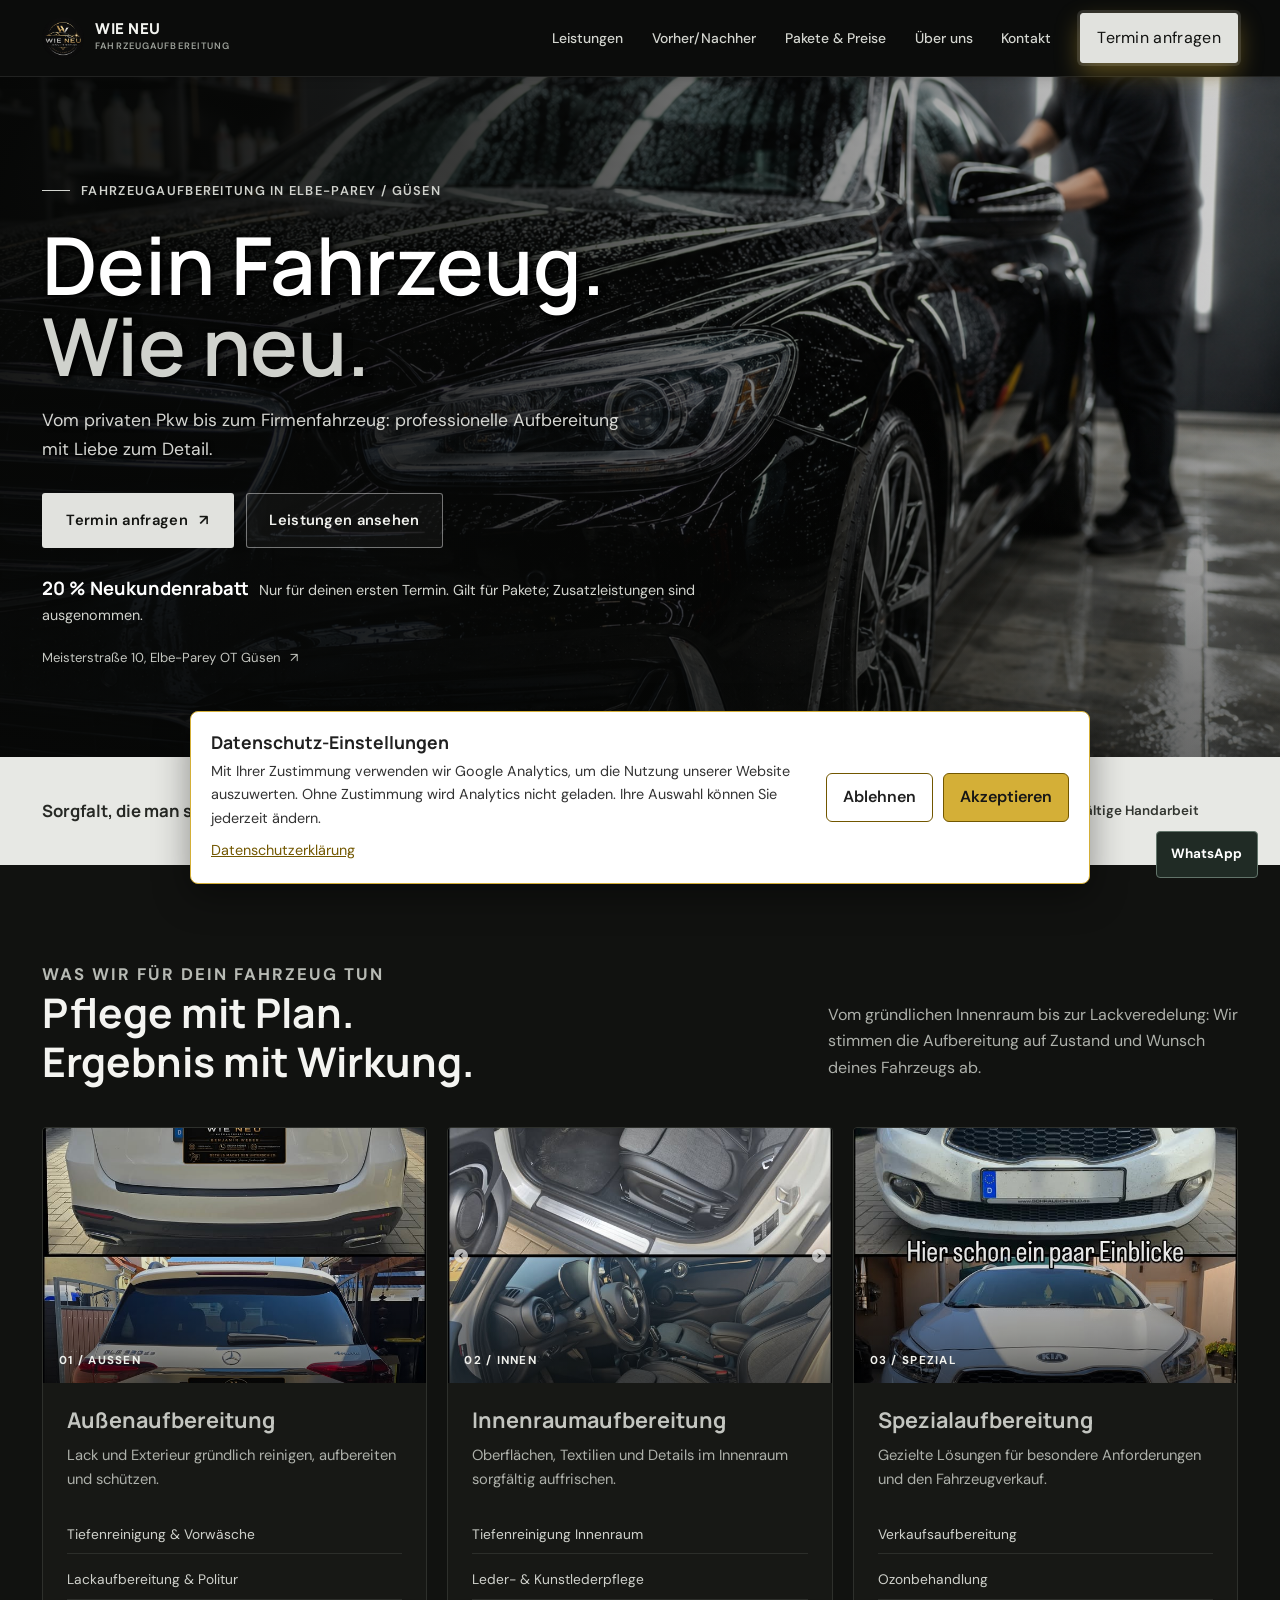
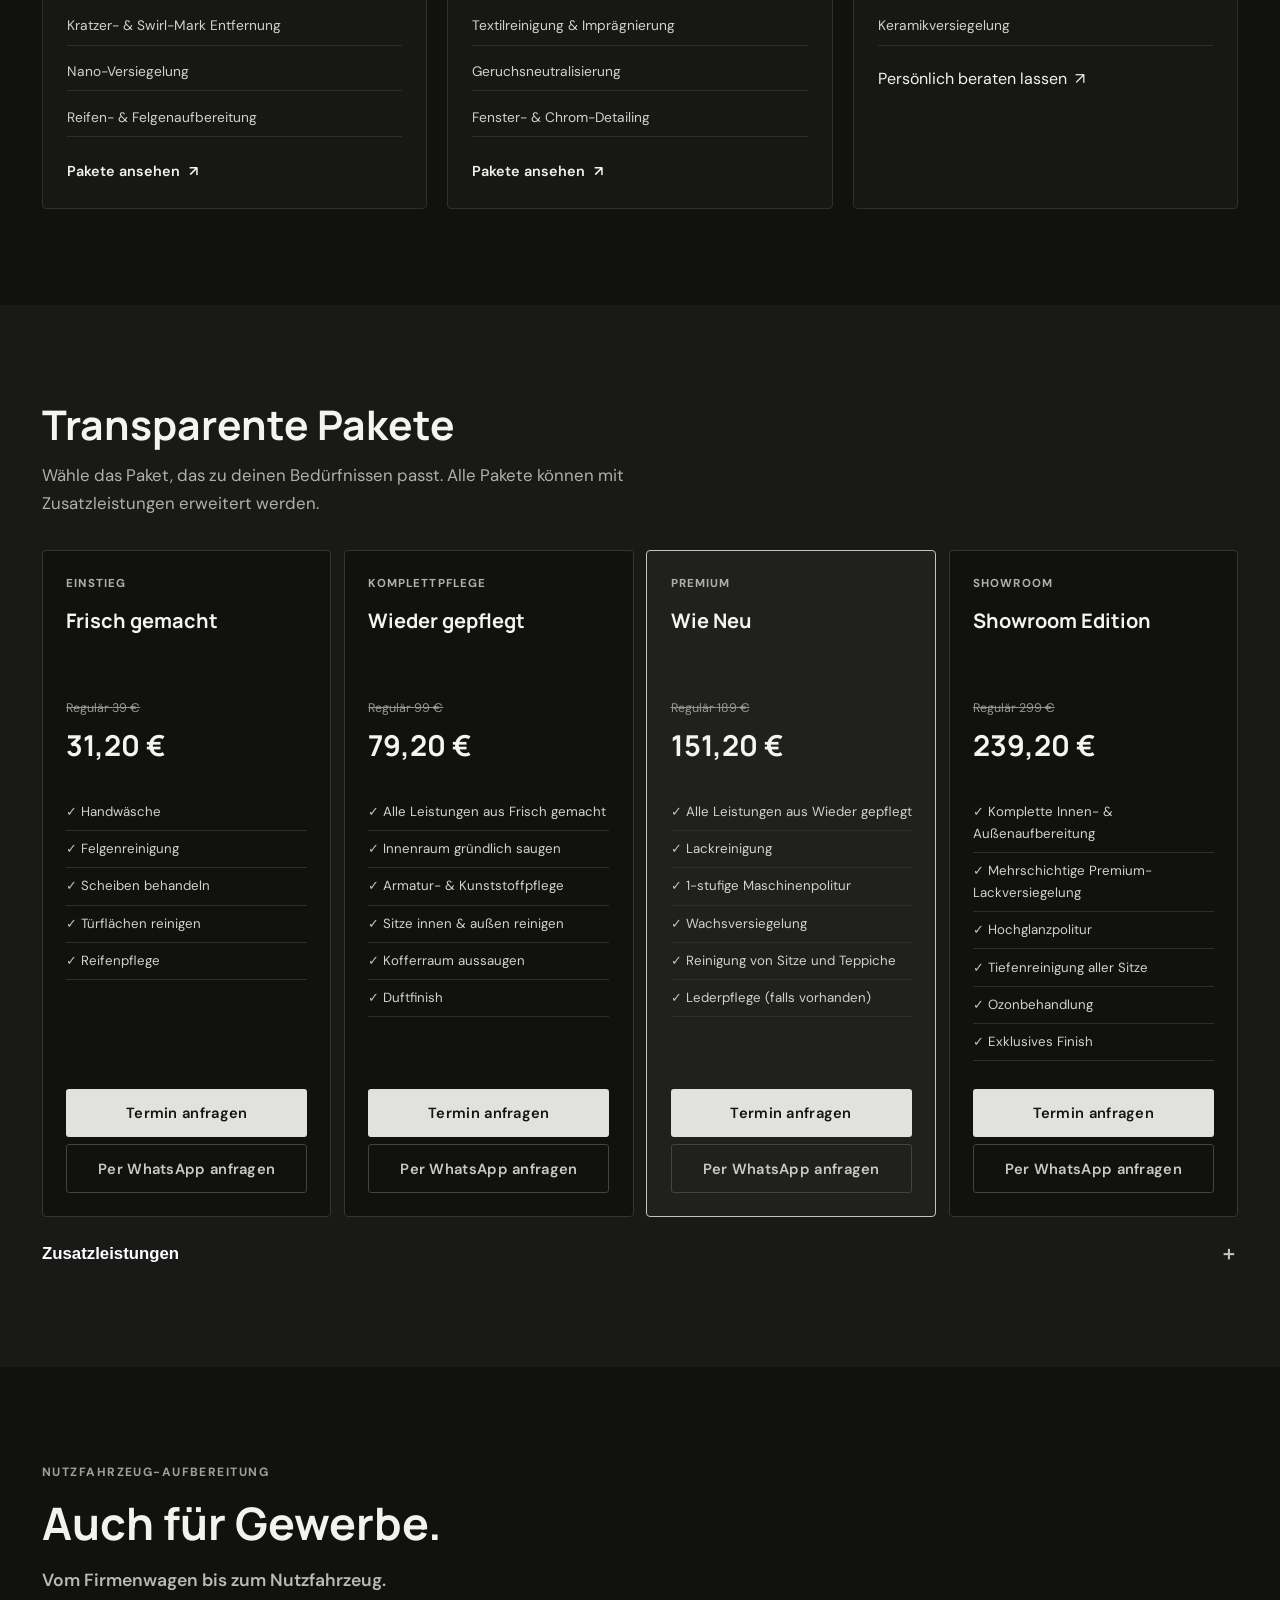
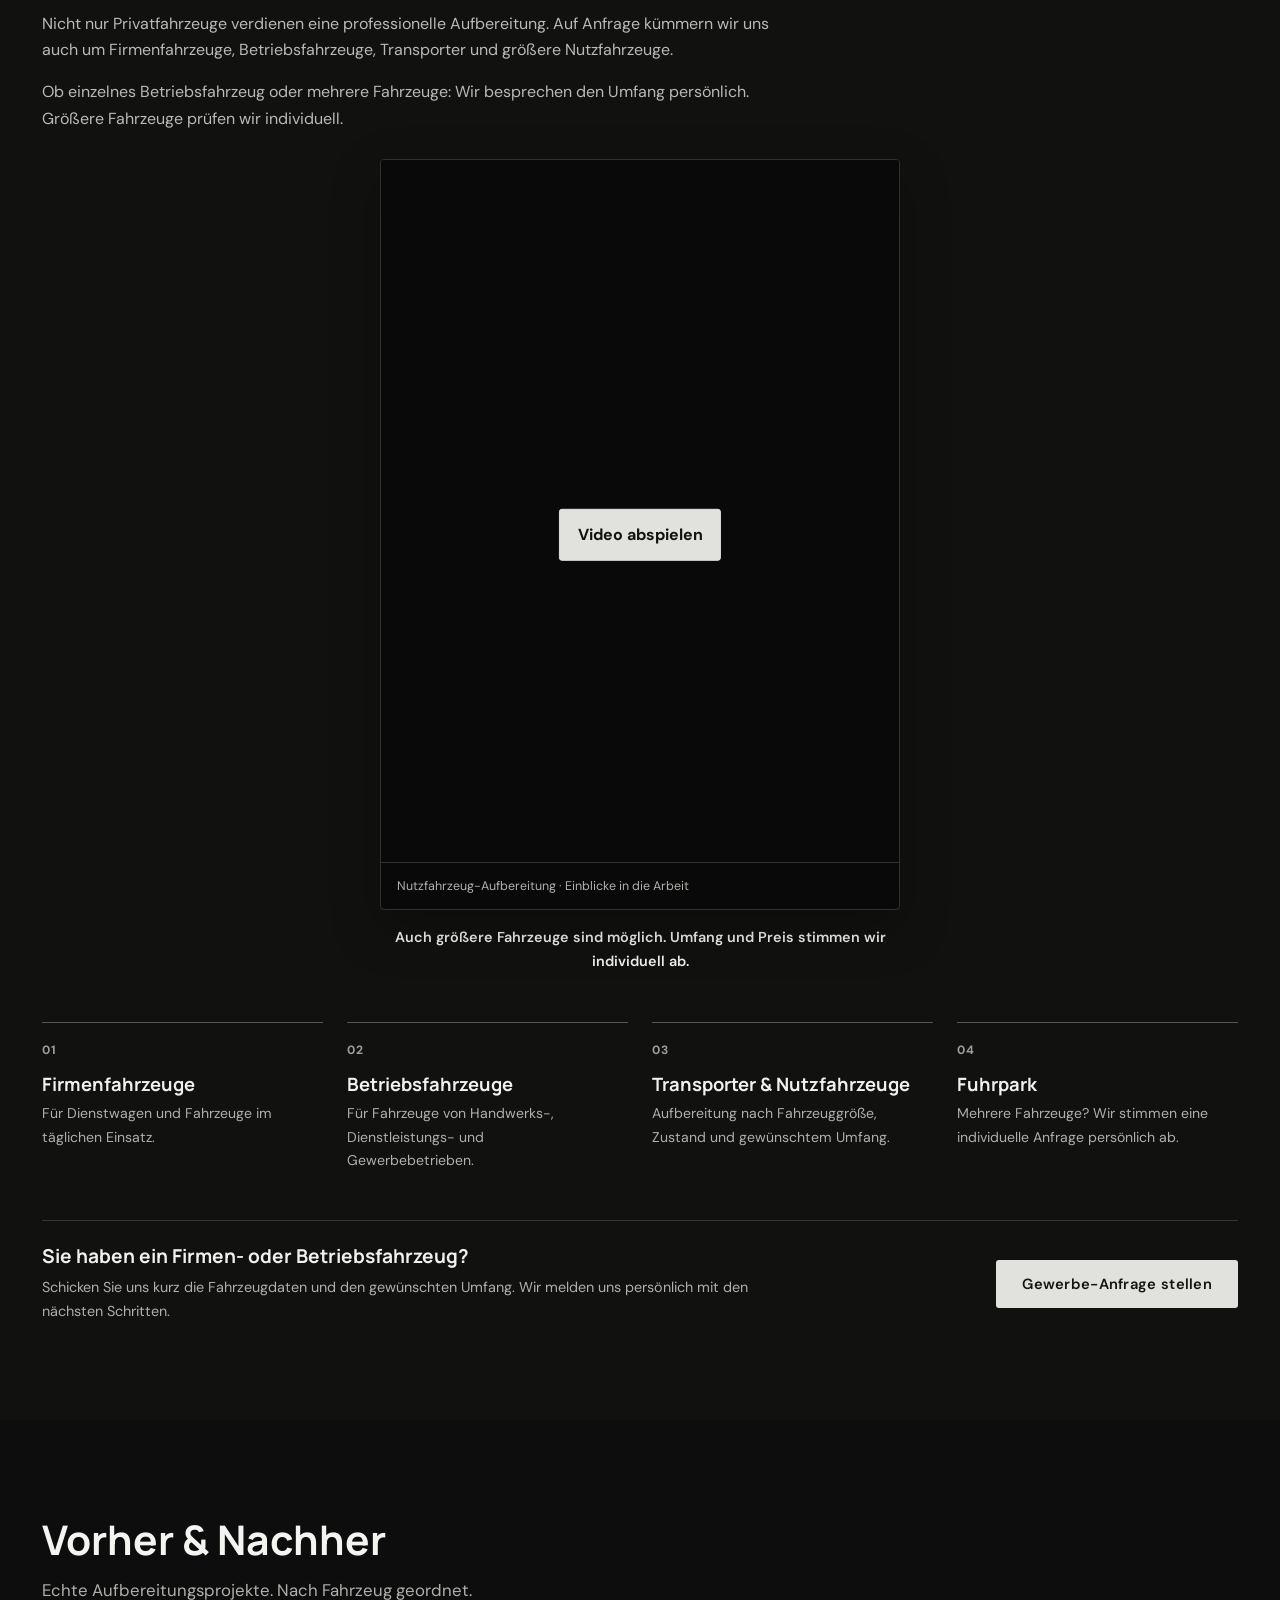
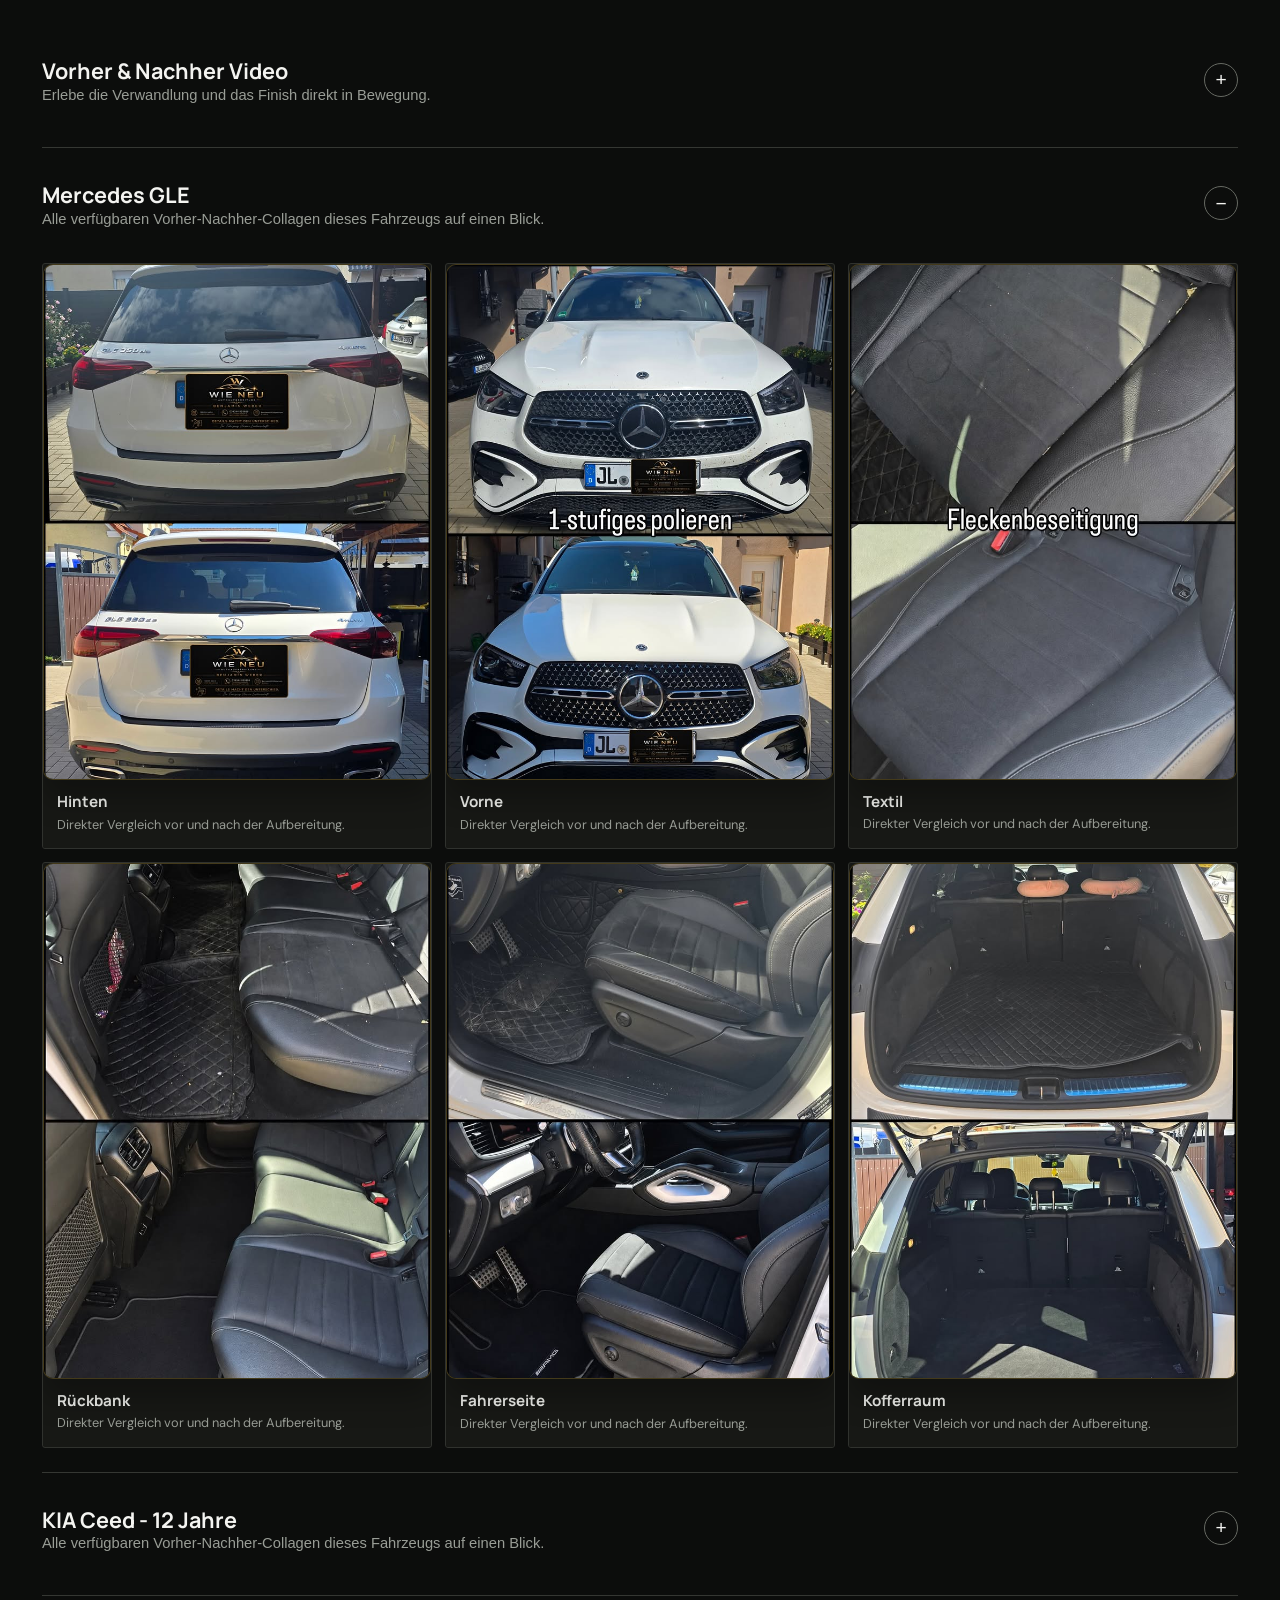
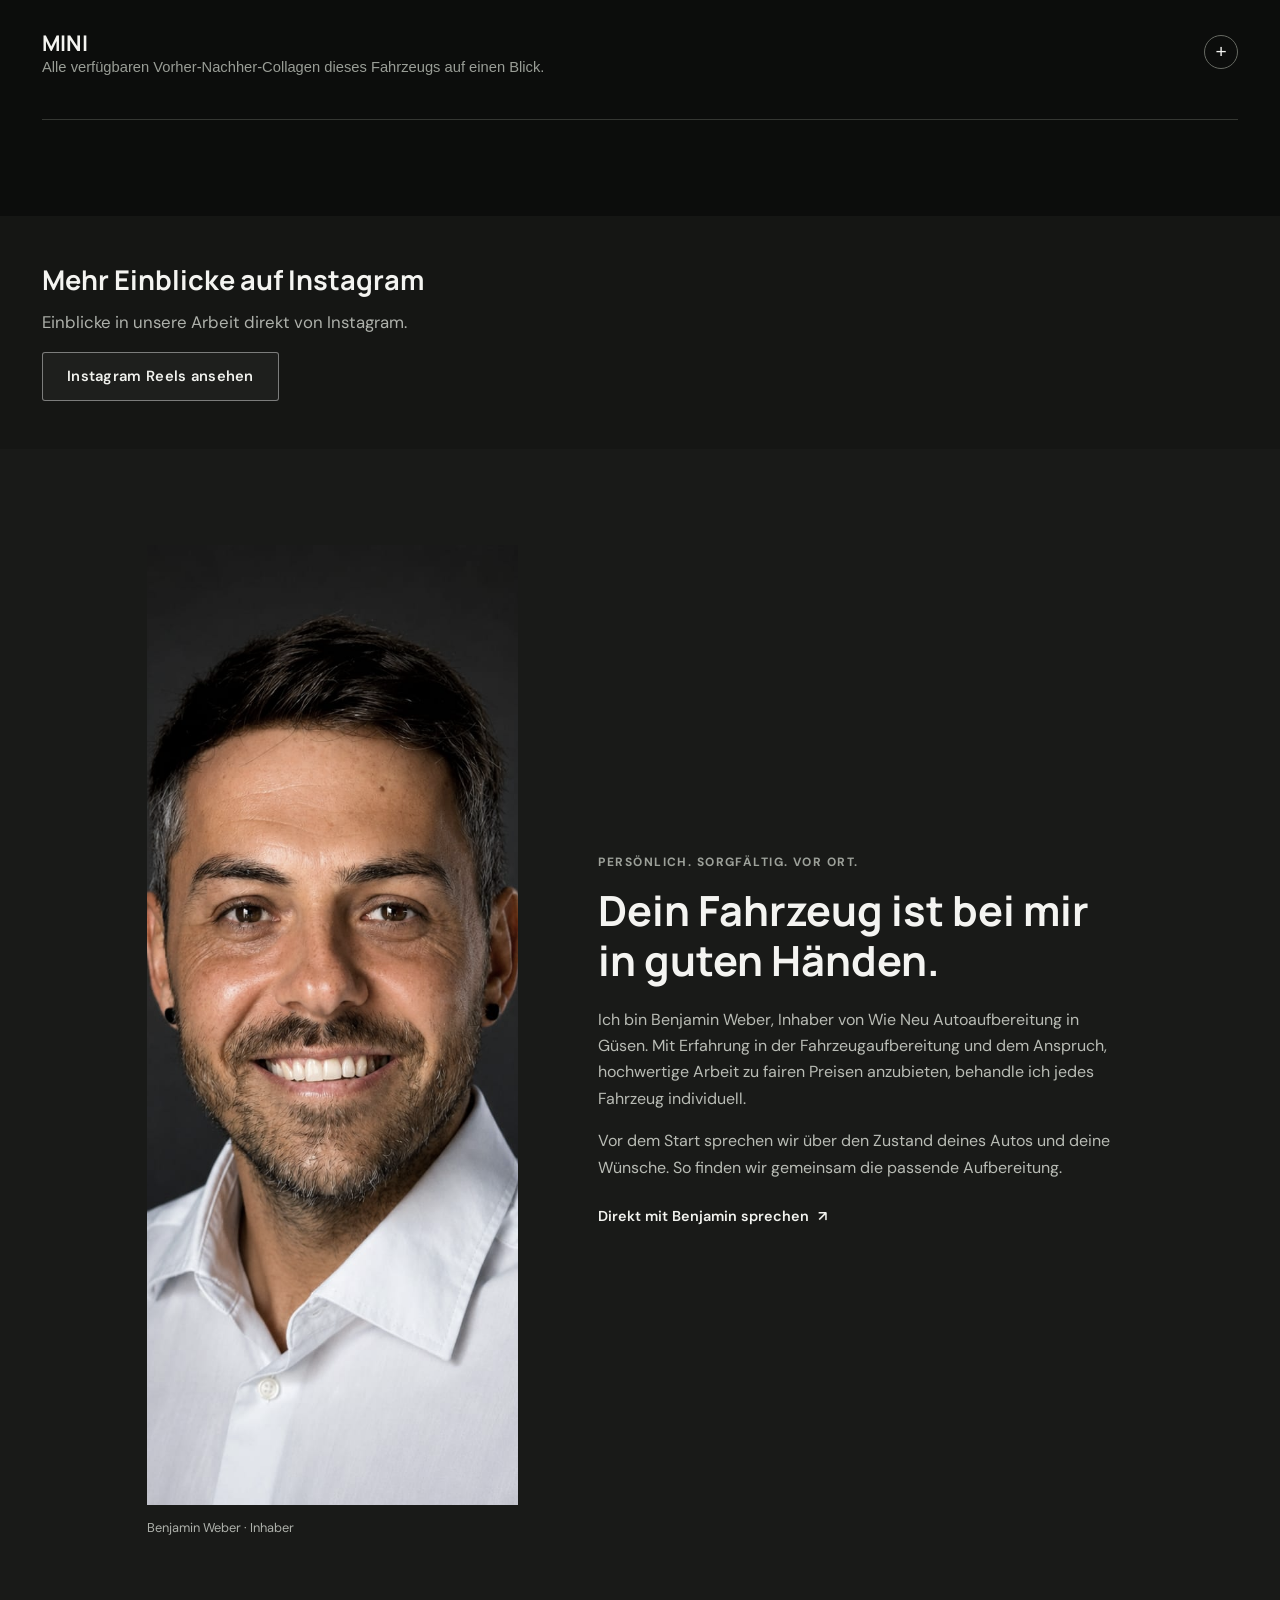
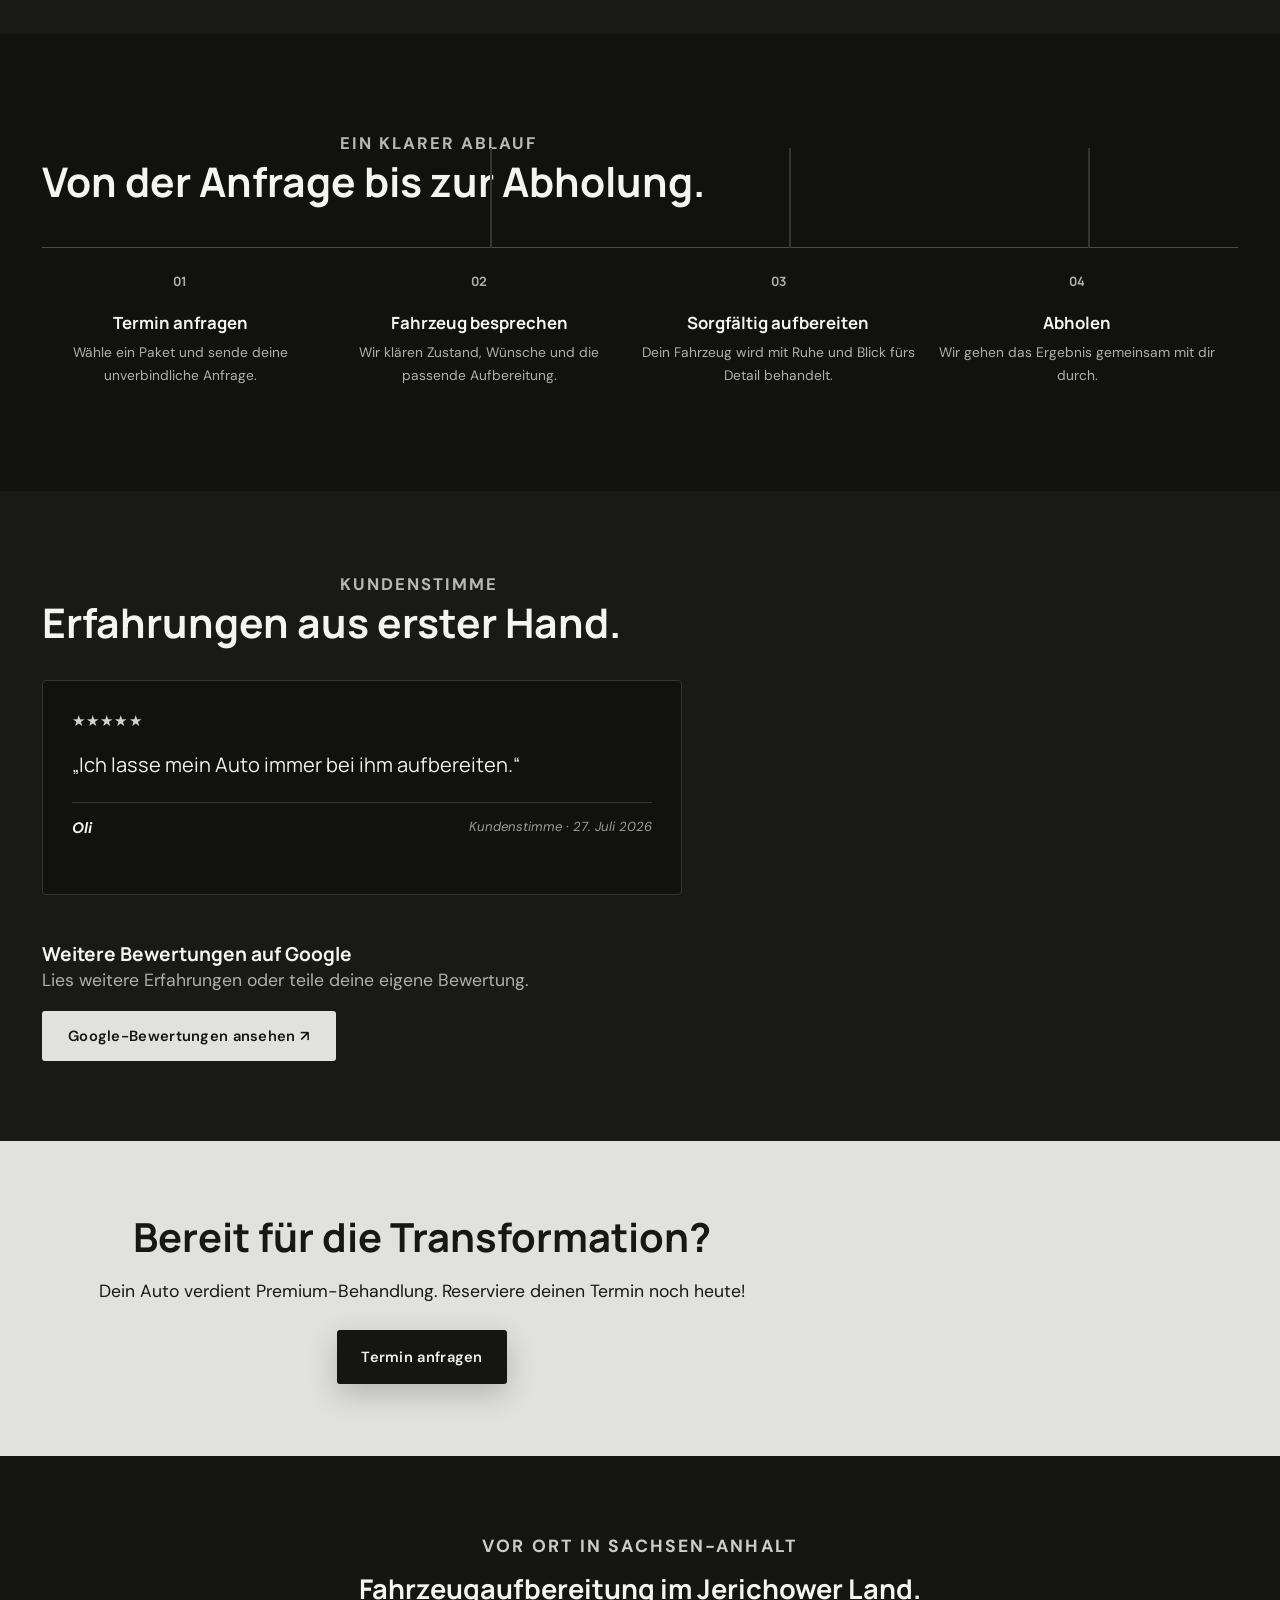
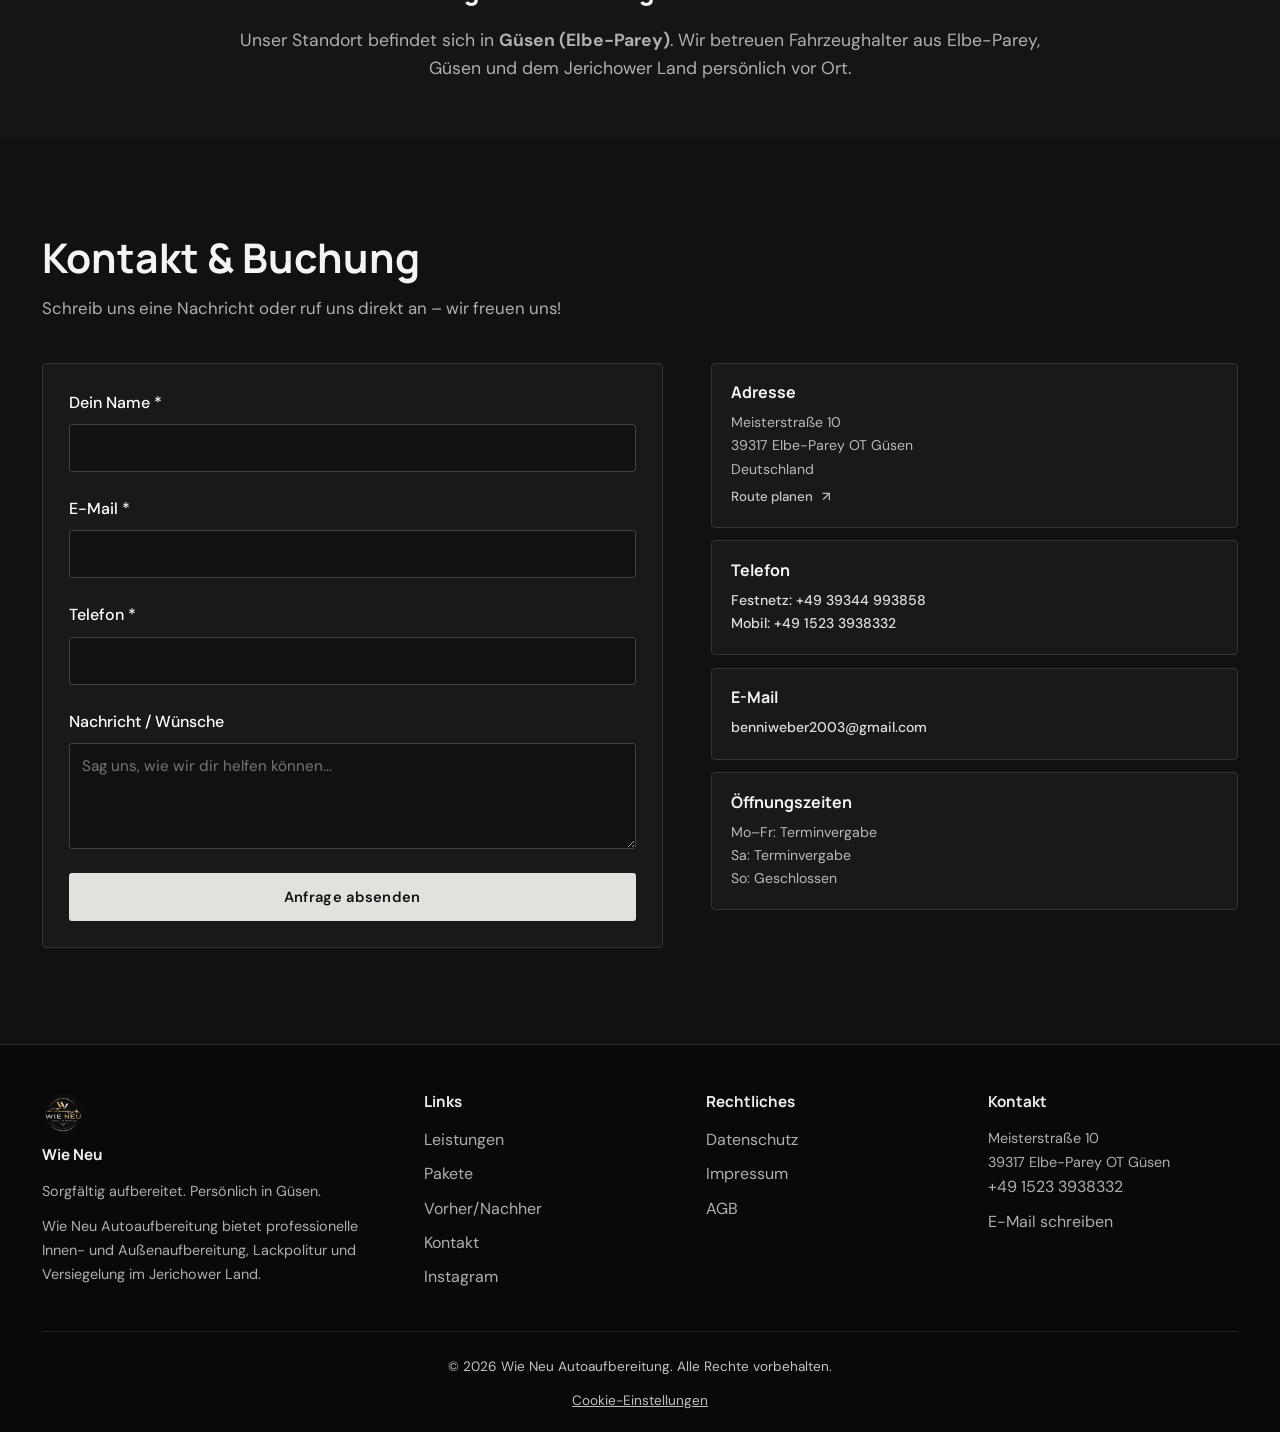
==== commit c468795a: "Restore website to 6dbb076" ====
--- a/index.html
+++ b/index.html
@@ -1,911 +1,1220 @@
-<!DOCTYPE html>
-<html lang="de">
-<head>
-  <meta charset="utf-8" />
-  <meta name="viewport" content="width=device-width, initial-scale=1" />
-  <title>Wie Neu Autoaufbereitung – Professionelle Fahrzeugaufbereitung</title>
-  <meta name="description" content="Professionelle Fahrzeugaufbereitung mit modernen Techniken. Lackschutz, Detailing, Innenreinigung. Jetzt unverbindlich anfragen." />
-  <link href="https://fonts.googleapis.com/css2?family=Inter:wght@400;500;600;700&family=Sora:wght@600;700;800&display=swap" rel="stylesheet">
-  <link rel="stylesheet" href="css/styles.css?v=2026090501">
-</head>
-  <!-- Google tag (gtag.js) -->
-<script async src="https://www.googletagmanager.com/gtag/js?id=G-28W3N190Q4"></script>
-<script>
-  window.dataLayer = window.dataLayer || [];
-  function gtag(){dataLayer.push(arguments);}
-  gtag('js', new Date());
-
-  gtag('config', 'G-28W3N190Q4');
-</script>
-
-<body>
-  <div class="promo-banner" aria-label="Werbe-Banner">
-    <div class="promo-banner-track">
-      <span>20% Neukundenrabatt • Jetzt buchen • 20% Neukundenrabatt • Jetzt buchen • 20% Neukundenrabatt • Jetzt buchen</span>
-    </div>
-  </div>
-
-  <header class="site-header" id="header">
-    <div class="container header-inner">
-      <a class="brand" href="#">
-        <img src="assets/logo.png" alt="Wie Neu Autoaufbereitung" class="logo">
-        <span class="brand-text">WIE NEU AUTOAUFBEREITUNG</span>
-      </a>
-      <button class="nav-toggle" id="navToggle" aria-label="Menü">☰</button>
-      <nav class="site-nav" id="siteNav">
-        <ul>
-          <li><a href="#services">LEISTUNGEN</a></li>
-          <li><a href="#team">ÜBER UNS</a></li>
-          <li><a href="#packages">PAKETE </a></li>
-          <li><button class="btn btn-primary nav-cta" data-modal="bookingModal">TERMIN + 20% RABATT</button></li>
-        </ul>
-      </nav>
-    </div>
-  </header>
-
-  <main>
-    <section class="hero" id="hero">
-      <div class="hero-background"></div>
-      <div class="container">
-        <div class="hero-content">
-          <div class="hero-badge">Premium Fahrzeugaufbereitung in Elbe-Parey und Umgebung</div>
-          <h1 class="hero-title">Professionelle Autoaufbereitung<br>in Elbe-Parey / Güsen</h1>
-          <p class="hero-subtitle">Mehr Glanz, mehr Werterhalt, mehr Fahrfreude. Wir veredeln dein Fahrzeug innen und außen mit Präzision, Premium-Produkten und echter Leidenschaft.</p>
-          <div class="hero-ctas">
-            <button class="btn btn-primary btn-large" data-modal="bookingModal">TERMIN BUCHEN</button>
-            <a class="btn btn-outline btn-large" href="tel:+4915233938332">JETZT ANRUFEN</a>
-          </div>
-          <div class="hero-note">Antwort in der Regel innerhalb von 1 Stunde während der Terminzeiten.</div>
-          <div class="hero-stats" aria-label="Kennzahlen">
-            <div class="hero-stat">
-              <strong>20%</strong>
-              <span>Neukundenrabatt</span>
-            </div>
-            <div class="hero-stat">
-              <strong>100%</strong>
-              <span>Sorgfalt pro Fahrzeug</span>
-            </div>
-            <div class="hero-stat">
-              <strong>1:1</strong>
-              <span>Persönliche Beratung</span>
-            </div>
-          </div>
-          <div class="hero-trust">
-            <div class="trust-item">⭐ <strong>Premium Qualität</strong></div>
-            <div class="trust-item">✓ <strong>Hobby zum Beruf</strong></div>
-            <div class="trust-item">💎 <strong>Premium Produkte</strong></div>
-          </div>
-        </div>
-      </div>
-    </section>
-
-    <section class="why-section" id="why">
-      <div class="why-video-bg-container" aria-hidden="true">
-        <video class="why-video-bg" autoplay loop muted playsinline preload="auto">
-          <source src="assets/Video1.mp4" type="video/mp4">
-        </video>
-        <div class="why-video-overlay"></div>
-      </div>
-      <div class="container">
-        <div class="section-header">
-          <h2>Warum Wie Neu Autoaufbereitung?</h2>
-          <p>Premium-Fahrzeugaufbereitung mit Leidenschaft und Handwerkskunst.</p>
-        </div>
-        <div class="features-grid">
-          <div class="feature-card">
-            <div class="feature-icon">🎯</div>
-            <h3>Professionelle Expertise</h3>
-            <p>Moderne Techniken und Premium-Produkte für optimale Ergebnisse. Jedes Auto erhält die volle Aufmerksamkeit.</p>
-          </div>
-          <div class="feature-card">
-            <div class="feature-icon">⚡</div>
-            <h3>Schnell & Zuverlässig</h3>
-            <p>Effiziente Arbeitsabläufe. Du bekommst dein Auto rechtzeitig zurück — makellos vorbereitet.</p>
-          </div>
-          <div class="feature-card">
-            <div class="feature-icon">💰</div>
-            <h3>Faire Preise</h3>
-            <p>Transparente Kalkulation ohne versteckte Kosten. Premium-Qualität zu angemessenen Preisen.</p>
-          </div>
-          <div class="feature-card">
-            <div class="feature-icon">🛡️</div>
-            <h3>Langzeitschutz</h3>
-            <p>Hochwertige Versiegelungen schützen dein Auto langfristig vor Verschmutzung und UV-Strahlung.</p>
-          </div>
-          <div class="feature-card">
-            <div class="feature-icon">✨</div>
-            <h3>Perfektes Ergebnis</h3>
-            <p>Wir arbeiten gewissenhaft. Sichtbar glänzend, innen und außen — garantiert!</p>
-          </div>
-          <div class="feature-card">
-            <div class="feature-icon">🤝</div>
-            <h3>Persönlicher Service</h3>
-            <p>Du sprichst mit unserem Team direkt. Individuelle Beratung und persönlicher Ansprechpartner.</p>
-          </div>
-        </div>
-      </div>
-    </section>
-
-    <section class="team-section" id="team">
-      <div class="container">
-        <div class="section-header">
-          <h2>Unser Team</h2>
-          <p>Lerne die Profis hinter Wie Neu kennen. Mit Leidenschaft für dein Auto.</p>
-        </div>
-        <div class="team-grid">
-          <div class="team-card">
-            <div class="team-image">
-              <img src="assets/Benni.webp" alt="Benjamin Weber">
-            </div>
-            <h3>Benjamin Weber</h3>
-            <p class="team-role">Inhaber & Gründer</p>
-            <p class="team-bio">Mit jahrelanger Erfahrung in der Fahrzeugaufbereitung gründete Benjamin "Wie Neu" mit der Vision, Premium-Service zu fairen Preisen anzubieten. Seine Leidenschaft für hochwertige Details, präzise Arbeit und den perfekten Finish ist der Motor unseres Unternehmens.</p>
-            <div class="team-contact">
-              <a href="tel:+4939344993858">+49 39344 993858</a>
-              <a href="tel:+4915233938332">+49 1523 3938332</a>
-              <a href="mailto:benniweber2003@gmail.com">Email</a>
-            </div>
-          </div>
-        </div>
-      </div>
-    </section>
-
-    <section class="services-section" id="services">
-      <div class="container">
-        <div class="section-header">
-          <h2>Unsere Leistungen</h2>
-          <p>Komplette Fahrzeugaufbereitung für innen und außen.</p>
-        </div>
-        <div class="services-grid">
-          <article class="service-card">
-            <div class="service-header">
-              <h3>Außenaufbereitung</h3>
-              <div class="service-icon">🚗</div>
-            </div>
-            <ul class="service-list">
-              <li>Tiefenreinigung & Vorwäsche</li>
-              <li>Lackaufbereitung & Politur</li>
-              <li>Kratzer- & Swirl-Mark Entfernung</li>
-              <li>Nano-Versiegelung</li>
-              <li>Reifen- & Felgenaufbereitung</li>
-            </ul>
-          </article>
-          <article class="service-card">
-            <div class="service-header">
-              <h3>Innenreinigung</h3>
-              <div class="service-icon">🧼</div>
-            </div>
-            <ul class="service-list">
-              <li>Tiefenreinigung Innenraum</li>
-              <li>Leder- & Kunstlederpflege</li>
-              <li>Textilreinigung & Imprägnierung</li>
-              <li>Geruchsneutralisierung</li>
-              <li>Detailing Fenster & Chrom</li>
-            </ul>
-          </article>
-          <article class="service-card">
-            <div class="service-header">
-              <h3>Spezial-Aufbereitung</h3>
-              <div class="service-icon">⭐</div>
-            </div>
-            <ul class="service-list">
-              <li>Verkaufsaufbereitung</li>
-              <li>Ozonbehandlung</li>
-              <li>Keramikversiegelung</li>
-            </ul>
-          </article>
-        </div>
-      </div>
-    </section>
-
-    <section class="packages-section" id="packages">
-      <div class="container">
-        <div class="section-header">
-          <h2>Transparente Pakete</h2>
-          <p>Wähle das Paket, das zu deinen Bedürfnissen passt. Alle Pakete können mit Zusatzleistungen erweitert werden.</p>
-        </div>
-        <div class="packages-grid">
-          <div class="package-card" data-package="fresh" data-price="39.20">
-            <div class="package-label">🌿 Einstieg</div>
-            <h3>Frisch gemacht</h3>
-            <div class="package-price">
-              <div class="price-original">vorher 39€</div>
-              <span class="price">31,20€</span>
-              <span class="duration">mit 20% Neukundenrabatt</span>
-            </div>
-            <ul class="package-features">
-              <li>✓ Handwäsche</li>
-              <li>✓ Felgenreinigung</li>
-              <li>✓ Scheiben behandeln</li>
-              <li>✓ Türflächen reinigen</li>
-              <li>✓ Reifenpflege</li>
-            </ul>
-            <button class="btn btn-primary" data-modal="bookingModal" data-select-package="fresh">Jetzt buchen</button>
-            <a class="btn btn-whatsapp" href="#" data-whatsapp-package="fresh">Per WhatsApp anfragen</a>
-          </div>
-          <div class="package-card" data-package="care" data-price="87.20">
-            <div class="package-label">⭐ Beliebt</div>
-            <h3>Wieder gepflegt</h3>
-            <div class="package-price">
-              <div class="price-original">vorher 99€</div>
-              <span class="price">79,20€</span>
-              <span class="duration">mit 20% Neukundenrabatt</span>
-            </div>
-            <ul class="package-features">
-              <li>✓ Alle Leistungen aus Frisch gemacht</li>
-              <li>✓ Innenraum gründlich saugen</li>
-              <li>✓ Armatur- & Kunststoffpflege</li>
-              <li>✓ Sitze innen & außen reinigen</li>
-              <li>✓ Kofferraum aussaugen</li>
-              <li>✓ Duftfinish</li>
-            </ul>
-            <button class="btn btn-primary" data-modal="bookingModal" data-select-package="care">Jetzt buchen</button>
-            <a class="btn btn-whatsapp" href="#" data-whatsapp-package="care">Per WhatsApp anfragen</a>
-          </div>
-          <div class="package-card featured" data-package="wikeneu" data-price="151.20">
-            <div class="package-label">💎 Premium</div>
-            <h3>Wie Neu</h3>
-            <div class="package-price">
-              <div class="price-original">vorher 189€</div>
-              <span class="price">151,20€</span>
-              <span class="duration">mit 20% Neukundenrabatt</span>
-            </div>
-            <ul class="package-features">
-              <li>✓ Alle Leistungen aus Wieder gepflegt</li>
-              <li>✓ Lackreinigung</li>
-              <li>✓ 1-stufige Maschinenpolitur</li>
-              <li>✓ Wachsversiegelung</li>
-              <li>✓ Reinigung von Sitze und Teppiche</li>
-              <li>✓ Lederpflege (falls vorhanden)</li>
-            </ul>
-            <button class="btn btn-primary" data-modal="bookingModal" data-select-package="wikeneu">Jetzt buchen</button>
-            <a class="btn btn-whatsapp" href="#" data-whatsapp-package="wikeneu">Per WhatsApp anfragen</a>
-          </div>
-          <div class="package-card" data-package="showroom" data-price="239.20">
-            <div class="package-label">👑 Top</div>
-            <h3>Showroom Edition</h3>
-            <div class="package-price">
-              <div class="price-original">vorher 299€</div>
-              <span class="price">239,20€</span>
-              <span class="duration">mit 20% Neukundenrabatt</span>
-            </div>
-            <ul class="package-features">
-              <li>✓ Komplette Innen- & Außenaufbereitung</li>
-              <li>✓ Mehrschichtige Premium-Lackversiegelung</li>
-              <li>✓ Hochglanzpolitur</li>
-              <li>✓ Tiefenreinigung aller Sitze</li>
-              <li>✓ Ozonbehandlung</li>
-              <li>✓ Exklusives Finish</li>
-            </ul>
-            <button class="btn btn-primary" data-modal="bookingModal" data-select-package="showroom">Jetzt buchen</button>
-            <a class="btn btn-whatsapp" href="#" data-whatsapp-package="showroom">Per WhatsApp anfragen</a>
-          </div>
-        </div>
-
-        <div class="additional-services">
-          <button class="review-toggle services-toggle" type="button" aria-expanded="false" aria-controls="servicesPanel">
-            <span>Zusatzleistungen</span>
-            <span class="review-toggle-icon">＋</span>
-          </button>
-          <div class="review-form-panel services-panel" id="servicesPanel">
-            <p class="additional-services-note">Diese Leistungen können zu jedem Paket hinzugefügt werden:</p>
-            <div class="services-table-wrapper">
-              <table class="services-table">
-                <thead>
-                  <tr>
-                    <th>Zusatzleistung</th>
-                    <th>Preis</th>
-                  </tr>
-                </thead>
-                <tbody>
-                  <tr>
-                    <td>Tierhaarentfernung</td>
-                    <td>ab 29€</td>
-                  </tr>
-                  <tr>
-                    <td>Ozonbehandlung</td>
-                    <td>ab 49€</td>
-                  </tr>
-                  <tr>
-                    <td>Scheibenversiegelung</td>
-                    <td>ab 19€</td>
-                  </tr>
-                  <tr>
-                    <td>Felgenversiegelung</td>
-                    <td>ab 49€</td>
-                  </tr>
-                  <tr>
-                    <td>Insekten- & Baumharzentfernung</td>
-                    <td>ab 19€</td>
-                  </tr>
-                  <tr>
-                    <td>Keramikversiegelung</td>
-                    <td>ab 149€</td>
-                  </tr>
-                  <tr>
-                    <td>Lederreinigung & Lederpflege</td>
-                    <td>ab 49€</td>
-                  </tr>
-                  <tr>
-                    <td>Kunststoff-Außenpflege</td>
-                    <td>ab 29€</td>
-                  </tr>
-                </tbody>
-              </table>
-            </div>
-          </div>
-        </div>
-      </div>
-    </section>
-
-    <section class="process-section">
-      <div class="container">
-        <div class="section-header">
-          <h2>So einfach geht's</h2>
-          <p>Dein Weg zu einem glänzenden Auto in vier einfachen Schritten.</p>
-        </div>
-        <div class="process-steps">
-          <div class="step">
-            <div class="step-number">1</div>
-            <h3>Termin vereinbaren</h3>
-            <p>Kontaktiere uns per Telefon, E-Mail oder Kontaktformular. Wir finden einen passenden Termin für dich.</p>
-          </div>
-          <div class="step">
-            <div class="step-number">2</div>
-            <h3>Beratung</h3>
-            <p>Unser Team besichtigt dein Auto, bespricht deine Wünsche und empfiehlt das optimale Paket.</p>
-          </div>
-          <div class="step">
-            <div class="step-number">3</div>
-            <h3>Aufbereitung</h3>
-            <p>Mit voller Konzentration und modernen Techniken machen wir dein Auto zum Glänzen.</p>
-          </div>
-          <div class="step">
-            <div class="step-number">4</div>
-            <h3>Fertig!</h3>
-            <p>Abholen und genießen. Dein Auto sieht aus wie neu – innen und außen.</p>
-          </div>
-        </div>
-      </div>
-    </section>
-
-    <section class="testimonials-section">
-      <div class="container">
-        <div class="section-header">
-          <h2>Das sagen unsere Kunden</h2>
-          <p>Echte Bewertungen von zufriedenen Fahrzeugbesitzern auf Google.</p>
-        </div>
-        <div class="testimonials-grid" id="testimonials-grid"></div>
-
-        <div class="google-reviews-cta">
-          <div class="cta-content">
-            <h3>🌟 Hilf uns mit deiner Bewertung!</h3>
-            <p>Deine Erfahrung ist uns wichtig. Teile deine Bewertung auf Google und hilf anderen Fahrzeugbesitzern, die richtige Wahl zu treffen.</p>
-            <a href="https://www.google.com/maps/place/Wie+Neu+Autoaufbereitung/@52.3532918,11.9786676,17z/data=!4m8!3m7!1s0x47af4940effb05d1:0xa813f18ba90a04b7!8m2!3d52.3532886!4d11.9812425!9m1!1b1!16s%2Fg%2F11zd5_s06l?entry=ttu&g_ep=EgoyMDI2MDgxNi4wIKXMDSoASAFQAw%3D%3D" target="_blank" rel="noopener noreferrer" class="btn btn-primary">
-              ⭐ Auf Google bewerten
-            </a>
-          </div>
-        </div>
-      </div>
-    </section>
-
-    <section class="gallery-section" id="gallery">
-      <div class="container">
-        <div class="section-header">
-          <h2>Vorher & Nachher</h2>
-          <p>Fahrzeugdokumentation nach Auto und Video getrennt.</p>
-        </div>
-        <div class="car-showcase-list" aria-label="Fahrzeug Referenzen">
-          <article class="car-showcase" data-car="video-showcase">
-            <button class="car-showcase-toggle" type="button" aria-expanded="false" aria-controls="carPanelVideo">
-              <span class="car-showcase-toggle-text">
-                <strong>Vorher & Nachher Video</strong>
-                <small>Erlebe die Verwandlung und das Finish direkt in Bewegung.</small>
-              </span>
-              <span class="car-showcase-toggle-icon" aria-hidden="true">−</span>
-            </button>
-            <div class="car-showcase-panel" id="carPanelVideo">
-              <div class="car-showcase-grid car-showcase-grid-video">
-                <figure class="car-shot">
-                  <div class="gallery-visual">
-                    <video class="gallery-photo gallery-video" autoplay loop muted playsinline controls preload="auto">
-                      <source src="assets/Video1.mp4" type="video/mp4">
-                      Dein Browser unterstützt dieses Video nicht.
-                    </video>
-                  </div>
-                  <figcaption class="gallery-caption">
-                    <h3>Ergebnis im Video</h3>
-                    <p>Direkter Vorher- und Nachher-Effekt der professionellen Aufbereitung.</p>
-                  </figcaption>
-                </figure>
-              </div>
-            </div>
-          </article>
-
-          <article class="car-showcase" data-car="mercedes">
-            <button class="car-showcase-toggle" type="button" aria-expanded="false" aria-controls="carPanelMercedes">
-              <span class="car-showcase-toggle-text">
-                <strong>Mercedes GLE</strong>
-                <small>Alle verfügbaren Vorher-Nachher-Collagen dieses Fahrzeugs auf einen Blick.</small>
-              </span>
-              <span class="car-showcase-toggle-icon" aria-hidden="true">+</span>
-            </button>
-            <div class="car-showcase-panel" id="carPanelMercedes">
-            <div class="car-showcase-grid">
-              <figure class="car-shot">
-              <div class="gallery-visual">
-                <img class="gallery-photo" src="assets/Mercedes%20(1).jpg" alt="Mercedes Vorher und Nachher Collage 1" loading="lazy">
-              </div>
-              <figcaption class="gallery-caption">
-                <h3>Hinten</h3>
-                <p>Direkter Vergleich vor und nach der Aufbereitung.</p>
-              </figcaption>
-              </figure>
-
-              <figure class="car-shot">
-              <div class="gallery-visual">
-                <img class="gallery-photo" src="assets/Mercedes%20(2).jpg" alt="Mercedes Vorher und Nachher Collage 2" loading="lazy">
-              </div>
-              <figcaption class="gallery-caption">
-                <h3>Vorne</h3>
-                <p>Direkter Vergleich vor und nach der Aufbereitung.</p>
-              </figcaption>
-              </figure>
-
-              <figure class="car-shot">
-              <div class="gallery-visual">
-                <img class="gallery-photo" src="assets/Mercedes%20(3).jpg" alt="Mercedes Vorher und Nachher Collage 3" loading="lazy">
-              </div>
-              <figcaption class="gallery-caption">
-                <h3>Textil</h3>
-                <p>Direkter Vergleich vor und nach der Aufbereitung.</p>
-              </figcaption>
-              </figure>
-
-              <figure class="car-shot">
-              <div class="gallery-visual">
-                <img class="gallery-photo" src="assets/Mercedes%20(4).jpg" alt="Mercedes Vorher und Nachher Collage 4" loading="lazy">
-              </div>
-              <figcaption class="gallery-caption">
-                <h3>Rückbank</h3>
-                <p>Direkter Vergleich vor und nach der Aufbereitung.</p>
-              </figcaption>
-              </figure>
-
-              <figure class="car-shot">
-              <div class="gallery-visual">
-                <img class="gallery-photo" src="assets/Mercedes%20(5).jpg" alt="Mercedes Vorher und Nachher Collage 5" loading="lazy">
-              </div>
-              <figcaption class="gallery-caption">
-                <h3>Fahrerseite</h3>
-                <p>Direkter Vergleich vor und nach der Aufbereitung.</p>
-              </figcaption>
-              </figure>
-
-              <figure class="car-shot">
-              <div class="gallery-visual">
-                <img class="gallery-photo" src="assets/Mercedes%20(6).jpg" alt="Mercedes Vorher und Nachher Collage 6" loading="lazy">
-              </div>
-              <figcaption class="gallery-caption">
-                <h3>Kofferraum</h3>
-                <p>Direkter Vergleich vor und nach der Aufbereitung.</p>
-              </figcaption>
-              </figure>
-            </div>
-            </div>
-          </article>
-
-          <article class="car-showcase" data-car="kia-ceed">
-            <button class="car-showcase-toggle" type="button" aria-expanded="false" aria-controls="carPanelKiaCeed">
-              <span class="car-showcase-toggle-text">
-                <strong>KIA Ceed - 12 Jahre</strong>
-                <small>Alle verfügbaren Vorher-Nachher-Collagen dieses Fahrzeugs auf einen Blick.</small>
-              </span>
-              <span class="car-showcase-toggle-icon" aria-hidden="true">+</span>
-            </button>
-            <div class="car-showcase-panel" id="carPanelKiaCeed">
-            <div class="car-showcase-grid">
-              <figure class="car-shot">
-              <div class="gallery-visual">
-                <img class="gallery-photo" src="assets/FOTO%201.webp" alt="KIA Ceed Vorher und Nachher Collage 1" loading="lazy">
-              </div>
-              <figcaption class="gallery-caption">
-                <h3>Kofferraum</h3>
-                <p>Direkter Vergleich vor und nach der Aufbereitung.</p>
-              </figcaption>
-              </figure>
-
-              <figure class="car-shot">
-              <div class="gallery-visual">
-                <img class="gallery-photo" src="assets/FOTO%202.webp" alt="KIA Ceed Vorher und Nachher Collage 2" loading="lazy">
-              </div>
-              <figcaption class="gallery-caption">
-                <h3>Textil</h3>
-                <p>Sichtbarer Glanz und deutlich aufgefrischte Oberflächen.</p>
-              </figcaption>
-              </figure>
-
-              <figure class="car-shot">
-              <div class="gallery-visual">
-                <img class="gallery-photo" src="assets/FOTO%203.webp" alt="KIA Ceed Vorher und Nachher Collage 3" loading="lazy">
-              </div>
-              <figcaption class="gallery-caption">
-                <h3>Front</h3>
-                <p>Vorher-Nachher in einer Aufnahme für den klaren Effektvergleich.</p>
-              </figcaption>
-              </figure>
-
-              <figure class="car-shot">
-              <div class="gallery-visual">
-                <img class="gallery-photo" src="assets/FOTO%204.webp" alt="KIA Ceed Vorher und Nachher Collage 4" loading="lazy">
-              </div>
-              <figcaption class="gallery-caption">
-                <h3>Fahrerseite</h3>
-                <p>Ein weiteres Beispiel für professionelle Aufbereitung mit Premium-Finish.</p>
-              </figcaption>
-              </figure>
-            </div>
-            </div>
-          </article>
-
-          <article class="car-showcase" data-car="mini">
-            <button class="car-showcase-toggle" type="button" aria-expanded="false" aria-controls="carPanelMini">
-              <span class="car-showcase-toggle-text">
-                <strong>MINI</strong>
-                <small>Alle verfügbaren Vorher-Nachher-Collagen dieses Fahrzeugs auf einen Blick.</small>
-              </span>
-              <span class="car-showcase-toggle-icon" aria-hidden="true">+</span>
-            </button>
-            <div class="car-showcase-panel" id="carPanelMini">
-            <div class="car-showcase-grid">
-              <figure class="car-shot">
-              <div class="gallery-visual">
-                <img class="gallery-photo" src="assets/MINI%20(1).png" alt="MINI Vorher und Nachher Collage 1" loading="lazy">
-              </div>
-              <figcaption class="gallery-caption">
-                <h3>Front</h3>
-                <p>Direkter Vergleich vor und nach der Aufbereitung.</p>
-              </figcaption>
-              </figure>
-
-              <figure class="car-shot">
-              <div class="gallery-visual">
-                <img class="gallery-photo" src="assets/MINI%20(2).png" alt="MINI Vorher und Nachher Collage 2" loading="lazy">
-              </div>
-              <figcaption class="gallery-caption">
-                <h3>Seite</h3>
-                <p>Direkter Vergleich vor und nach der Aufbereitung.</p>
-              </figcaption>
-              </figure>
-
-              <figure class="car-shot">
-              <div class="gallery-visual">
-                <img class="gallery-photo" src="assets/MINI%20(3).png" alt="MINI Vorher und Nachher Collage 3" loading="lazy">
-              </div>
-              <figcaption class="gallery-caption">
-                <h3>Heck</h3>
-                <p>Direkter Vergleich vor und nach der Aufbereitung.</p>
-              </figcaption>
-              </figure>
-
-              <figure class="car-shot">
-              <div class="gallery-visual">
-                <img class="gallery-photo" src="assets/MINI%20(4).png" alt="MINI Vorher und Nachher Collage 4" loading="lazy">
-              </div>
-              <figcaption class="gallery-caption">
-                <h3>Innenraum</h3>
-                <p>Direkter Vergleich vor und nach der Aufbereitung.</p>
-              </figcaption>
-              </figure>
-
-              <figure class="car-shot">
-              <div class="gallery-visual">
-                <img class="gallery-photo" src="assets/MINI%20(5).png" alt="MINI Vorher und Nachher Collage 5" loading="lazy">
-              </div>
-              <figcaption class="gallery-caption">
-                <h3>Innenraum</h3>
-                <p>Direkter Vergleich vor und nach der Aufbereitung.</p>
-              </figcaption>
-              </figure>
-
-              <figure class="car-shot">
-              <div class="gallery-visual">
-                <img class="gallery-photo" src="assets/MINI%20(6).png" alt="MINI Vorher und Nachher Collage 6" loading="lazy">
-              </div>
-              <figcaption class="gallery-caption">
-                <h3>Rückfahrerseite</h3>
-                <p>Direkter Vergleich vor und nach der Aufbereitung.</p>
-              </figcaption>
-              </figure>
-
-              <figure class="car-shot">
-              <div class="gallery-visual">
-                <img class="gallery-photo" src="assets/MINI%20(7).png" alt="MINI Vorher und Nachher Collage 7" loading="lazy">
-              </div>
-              <figcaption class="gallery-caption">
-                <h3>Detailing</h3>
-                <p>Direkter Vergleich vor und nach der Aufbereitung.</p>
-              </figcaption>
-              </figure>
-
-              <figure class="car-shot">
-              <div class="gallery-visual">
-                <img class="gallery-photo" src="assets/MINI%20(8).png" alt="MINI Vorher und Nachher Collage 8" loading="lazy">
-              </div>
-              <figcaption class="gallery-caption">
-                <h3>Kofferraum</h3>
-                <p>Direkter Vergleich vor und nach der Aufbereitung.</p>
-              </figcaption>
-              </figure>
-            </div>
-            </div>
-          </article>
-        </div>
-      </div>
-    </section>
-
-    <section class="cta-section">
-      <div class="container">
-        <div class="cta-content">
-          <h2>Bereit für die Transformation?</h2>
-          <p>Dein Auto verdient Premium-Behandlung. Reserviere deinen Termin noch heute!</p>
-          <button class="btn btn-primary btn-large" data-modal="bookingModal">Termin anfragen</button>
-        </div>
-      </div>
-    </section>
-
-    <section id="einzugsgebiet" class="coverage-section">
-    <div class="coverage-inner">
-        <h2>📍 Professionelle Fahrzeugpflege für die Region</h2>
-        <p>
-            Unser Standort befindet sich in <strong>Güsen (Elbe-Parey)</strong>. Wir sind die richtige Anlaufstelle für alle Autobesitzer aus den umliegenden Regionen. Egal, ob du aus <strong>Güsen, Zerben, Biederitz, Genthin, Magdeburg</strong> oder aus der näheren Umgebung kommst – wir sorgen für glänzende Ergebnisse, die dein Fahrzeug im besten Licht zeigen.
-        </p>
-    </div>
-</section>
-
-    <section class="contact-section" id="contact">
-      <div class="container">
-        <div class="section-header">
-          <h2>Kontakt & Buchung</h2>
-          <p>Schreib uns eine Nachricht oder ruf uns direkt an – wir freuen uns!</p>
-        </div>
-        <div class="contact-grid">
-          <div class="contact-form-wrapper">
-            <form id="contactForm" class="contact-form">
-              <div class="form-group">
-                <label for="name">Dein Name *</label>
-                <input type="text" id="name" name="name" required>
-              </div>
-              <div class="form-group">
-                <label for="email">E-Mail *</label>
-                <input type="email" id="email" name="email" required>
-              </div>
-              <div class="form-group">
-                <label for="phone">Telefon *</label>
-                <input type="tel" id="phone" name="phone" required>
-              </div>
-              <div class="form-group">
-                <label for="message">Nachricht / Wünsche</label>
-                <textarea id="message" name="message" rows="4" placeholder="Sag uns, wie wir dir helfen können..."></textarea>
-              </div>
-              <button type="submit" class="btn btn-primary">Anfrage absenden</button>
-            </form>
-          </div>
-          <div class="contact-info">
-            <div class="contact-block">
-              <div class="contact-icon">📍</div>
-              <h3>Adresse</h3>
-              <p>Meisterstraße 10<br>39317 Elbe-Parey OT Güsen<br>Deutschland</p>
-            </div>
-            <div class="contact-block">
-              <div class="contact-icon">☎️</div>
-              <h3>Telefon</h3>
-              <p><a href="tel:+4939344993858">Festnetz: +49 39344 993858</a></p>
-              <p><a href="tel:+4915233938332 ">Mobil: +49 1523 3938332</a></p>
-            </div>
-            <div class="contact-block">
-              <div class="contact-icon">✉️</div>
-              <h3>E-Mail</h3>
-              <p><a href="mailto:benniweber2003@gmail.com">benniweber2003@gmail.com</a></p>
-            </div>
-            <div class="contact-block">
-              <div class="contact-icon">⏰</div>
-              <h3>Öffnungszeiten</h3>
-              <p>Mo–Fr: Terminvergabe<br>Sa: Terminvergabe<br>So: Geschlossen</p>
-            </div>
-          </div>
-        </div>
-      </div>
-    </section>
-  </main>
-
-  <div class="modal" id="bookingModal">
-    <div class="modal-overlay" data-close-modal="bookingModal"></div>
-    <div class="modal-content">
-      <button class="modal-close" data-close-modal="bookingModal">✕</button>
-      <h2>Termin buchen</h2>
-      <form class="booking-form" id="bookingForm">
-        <div class="booking-section">
-          <h3>1. Paket wählen</h3>
-          <div class="package-selection">
-            <label class="package-option">
-              <input type="radio" name="package" value="fresh" data-price="31.20" data-original-price="39">
-              <span class="option-label">
-                <strong>Frisch gemacht - 31,20€</strong>
-                <small>Handwäsche, Felgenreinigung, Scheiben behandeln</small>
-              </span>
-            </label>
-            <label class="package-option">
-              <input type="radio" name="package" value="care" data-price="79.20" data-original-price="99" checked>
-              <span class="option-label">
-                <strong>Wieder gepflegt - 79,20€</strong>
-                <small>Innenraum gründlich gesäubert, Armatur- & Kunststoffpflege</small>
-              </span>
-            </label>
-            <label class="package-option">
-              <input type="radio" name="package" value="wikeneu" data-price="151.20" data-original-price="189">
-              <span class="option-label">
-                <strong>Wie Neu - 151,20€</strong>
-                <small>Lackversiegelung, Maschinenpolitur</small>
-              </span>
-            </label>
-            <label class="package-option">
-              <input type="radio" name="package" value="showroom" data-price="239.20" data-original-price="299">
-              <span class="option-label">
-                <strong>Showroom Edition - 239,20€</strong>
-                <small>Komplette Premium-Aufbereitung mit Ozonbehandlung</small>
-              </span>
-            </label>
-          </div>
-        </div>
-
-        <div class="booking-section">
-          <h3>2. Zusatzleistungen (optional)</h3>
-          <div class="extras-selection">
-            <label class="extra-option">
-              <input type="checkbox" name="extra" value="tierhaar" data-price="29">
-              <span>Tierhaarentfernung</span>
-              <span class="extra-price">+29€</span>
-            </label>
-            <label class="extra-option">
-              <input type="checkbox" name="extra" value="ozon" data-price="49">
-              <span>Ozonbehandlung</span>
-              <span class="extra-price">+49€</span>
-            </label>
-            <label class="extra-option">
-              <input type="checkbox" name="extra" value="scheibe" data-price="19">
-              <span>Scheibenversiegelung</span>
-              <span class="extra-price">+19€</span>
-            </label>
-            <label class="extra-option">
-              <input type="checkbox" name="extra" value="felge" data-price="49">
-              <span>Felgenversiegelung</span>
-              <span class="extra-price">+49€</span>
-            </label>
-            <label class="extra-option">
-              <input type="checkbox" name="extra" value="insekt" data-price="19">
-              <span>Insekten- & Baumharzentfernung</span>
-              <span class="extra-price">+19€</span>
-            </label>
-            <label class="extra-option">
-              <input type="checkbox" name="extra" value="keramik" data-price="49">
-              <span>Lacksiegelung (Premium)</span>
-              <span class="extra-price">+49€</span>
-            </label>
-            <label class="extra-option">
-              <input type="checkbox" name="extra" value="leder" data-price="49">
-              <span>Lederreinigung & Lederpflege</span>
-              <span class="extra-price">+49€</span>
-            </label>
-            <label class="extra-option">
-              <input type="checkbox" name="extra" value="kunststoff" data-price="19">
-              <span>Kunststoff-Außenpflege</span>
-              <span class="extra-price">+19€</span>
-            </label>
-          </div>
-        </div>
-
-        <div class="booking-section">
-          <h3>3. Ihre Daten</h3>
-          <div class="form-group">
-            <label for="booking-name">Name *</label>
-            <input type="text" id="booking-name" name="name" required>
-          </div>
-          <div class="form-group">
-            <label for="booking-email">E-Mail *</label>
-            <input type="email" id="booking-email" name="email" required>
-          </div>
-          <div class="form-group">
-            <label for="booking-phone">Telefon *</label>
-            <input type="tel" id="booking-phone" name="phone" required>
-          </div>
-          <div class="form-group">
-            <label for="booking-date">Gewünschtes Datum *</label>
-            <input type="date" id="booking-date" name="date" required>
-          </div>
-          <div class="form-group">
-            <label for="booking-notes">Bitte geben Sie Fahrzeugtyp und Grad der Verschmutzung an</label>
-            <textarea id="booking-notes" name="notes" rows="3" placeholder="z.B. SUV, sehr verschmutzt"></textarea>
-          </div>
-        </div>
-
-        <div class="booking-section">
-          <h3>4. Einwilligungen</h3>
-          <div class="consent-group">
-            <label class="consent-option">
-              <input type="checkbox" id="accept-agb" name="acceptAgb" required>
-              <span>Ich akzeptiere die <a href="agb.html" target="_blank" rel="noopener noreferrer">AGB</a>.</span>
-            </label>
-            <label class="consent-option">
-              <input type="checkbox" id="accept-datenschutz" name="acceptDatenschutz" required>
-              <span>Ich akzeptiere die <a href="datenschutz.html" target="_blank" rel="noopener noreferrer">Datenschutzerklärung</a>.</span>
-            </label>
-          </div>
-          <p class="consent-hint">Beide Zustimmungen sind erforderlich, bevor deine Anfrage gesendet werden kann.</p>
-        </div>
-
-        <div class="booking-summary">
-          <div class="summary-row">
-            <span>Originalpreis:</span>
-            <span id="originalPrice">109,00€</span>
-          </div>
-          <div class="summary-row discount">
-            <span>20% Neukundenrabatt:</span>
-            <span id="discountPrice">-21,80€</span>
-          </div>
-          <div class="summary-row">
-            <span>Paketpreis:</span>
-            <span id="packagePrice">87,20€</span>
-          </div>
-          <div class="summary-row" id="extrasRow" style="display: none;">
-            <span>Zusatzleistungen:</span>
-            <span id="extrasPrice">0€</span>
-          </div>
-          <div class="summary-row total">
-            <span>Gesamtpreis:</span>
-            <span id="totalPrice">87,20€</span>
-          </div>
-        </div>
-
-        <button type="submit" class="btn btn-primary btn-large">Anfrage absenden</button>
-      </form>
-    </div>
-  </div>
-
-  <footer class="site-footer">
-    <div class="container">
-      <div class="footer-content">
-        <div class="footer-section">
-          <h4>Wie Neu</h4>
-          <p>Wie Neu Autoaufbereitung – Dein Partner für professionelle Autowäsche, Autoaufbereitung, Keramikversiegelung und Innenreinigung im Jerichower Land. Wir bedienen Kunden aus Elbe-Parey, Güsen, Magdeburg und der gesamten Region mit zuverlässigem Service und erstklassigem Finish.</p>
-        </div>
-        <div class="footer-section">
-          <h4>Links</h4>
-          <ul>
-            <li><a href="#services">Leistungen</a></li>
-            <li><a href="#packages">Pakete</a></li>
-            <li><a href="#contact">Kontakt</a></li>
-          </ul>
-        </div>
-        <div class="footer-section">
-          <h4>Rechtliches</h4>
-          <ul>
-            <li><a href="datenschutz.html">Datenschutz</a></li>
-            <li><a href="impressum.html">Impressum</a></li>
-            <li><a href="agb.html">AGB</a></li>
-          </ul>
-        </div>
-      </div>
-      <div class="footer-bottom">
-        <p>© <span id="year"></span> Wie Neu Autoaufbereitung. Alle Rechte vorbehalten.</p>
-      </div>
-    </div>
-  </footer>
-
-  <a class="whatsapp-float" href="https://wa.me/4939344993858?text=Hallo%20Wie%20Neu%2C%20ich%20möchte%20einen%20Termin%20anfragen." target="_blank" rel="noopener noreferrer" aria-label="WhatsApp">
-    <span>WhatsApp</span>
-  </a>
-
-  <script src="js/main.js?v=202607300132"></script>
-</body>
-</html>
+<!DOCTYPE html>
+<html lang="de">
+<head>
+  <meta charset="utf-8" />
+  <meta name="viewport" content="width=device-width, initial-scale=1" />
+  <title>Autoaufbereitung Elbe-Parey & Güsen | Wie Neu</title>
+  <meta name="description" content="Fahrzeugaufbereitung in Elbe-Parey OT Güsen: Innen- und Außenpflege für Pkw sowie individuelle Aufbereitung von Firmenfahrzeugen, Transportern und Nutzfahrzeugen." />
+  <link rel="icon" type="image/png" sizes="1024x1024" href="/assets/logo.png" />
+  <link rel="canonical" href="https://www.wieneu-aufbereitung.de/" />
+  <meta property="og:title" content="Wie Neu Autoaufbereitung | Dein Fahrzeug. Wie neu." />
+  <meta property="og:description" content="Premium-Fahrzeugaufbereitung in Elbe-Parey OT Güsen. Entdecke Pakete, echte Ergebnisse und vereinbare deinen Termin." />
+  <meta property="og:url" content="https://www.wieneu-aufbereitung.de/" />
+  <meta property="og:image" content="https://www.wieneu-aufbereitung.de/assets/hero-bg.jpg" />
+  <meta name="theme-color" content="#111210" />
+  <script type="application/ld+json">
+    {
+      "@context": "https://schema.org",
+      "@type": "LocalBusiness",
+      "name": "Wie Neu Autoaufbereitung",
+      "url": "https://www.wieneu-aufbereitung.de/",
+      "image": "https://www.wieneu-aufbereitung.de/assets/hero-bg.jpg",
+      "email": "benniweber2003@gmail.com",
+      "telephone": "+49 39344 993858",
+      "sameAs": ["https://www.instagram.com/autoaufbereitung_wie_neu/"],
+      "address": {
+        "@type": "PostalAddress",
+        "streetAddress": "Meisterstraße 10",
+        "postalCode": "39317",
+        "addressLocality": "Elbe-Parey OT Güsen",
+        "addressCountry": "DE"
+      },
+      "areaServed": ["Elbe-Parey", "Güsen", "Jerichower Land"]
+    }
+  </script>
+  <link rel="preconnect" href="https://fonts.googleapis.com">
+  <link rel="preconnect" href="https://fonts.gstatic.com" crossorigin>
+  <link href="https://fonts.googleapis.com/css2?family=DM+Sans:wght@400;500;600;700&family=Manrope:wght@400;500;600;700;800&display=swap" rel="stylesheet">
+  <link rel="preload" as="image" href="assets/hero-bg.jpg" fetchpriority="high">
+  <link rel="stylesheet" href="css/styles.css?v=2026100207">
+</head>
+<body>
+  <header class="site-header" id="header">
+    <div class="container header-inner">
+      <a class="brand" href="#">
+        <img src="assets/logo.png" alt="Wie Neu Autoaufbereitung" class="logo">
+        <span class="brand-text"><strong>WIE NEU</strong><small>FAHRZEUGAUFBEREITUNG</small></span>
+      </a>
+      <button class="nav-toggle" id="navToggle" aria-label="Menü öffnen" aria-expanded="false"><span></span><span></span></button>
+      <nav class="site-nav" id="siteNav">
+        <ul>
+          <li><a href="#services">Leistungen</a></li>
+          <li><a href="#gallery">Vorher/Nachher</a></li>
+          <li><a href="#packages">Pakete & Preise</a></li>
+          <li><a href="#team">Über uns</a></li>
+          <li><a href="#contact">Kontakt</a></li>
+          <li><button class="btn btn-primary nav-cta" data-modal="bookingModal">Termin anfragen</button></li>
+        </ul>
+      </nav>
+    </div>
+  </header>
+
+  <main>
+    <section class="hero" id="hero">
+      <div class="hero-shade" aria-hidden="true"></div>
+      <div class="container hero-container">
+        <div class="hero-content">
+          <p class="hero-kicker"><span></span> Fahrzeugaufbereitung in Elbe-Parey / Güsen</p>
+          <h1 class="hero-title">Dein Fahrzeug.<br><em>Wie neu.</em></h1>
+          <p class="hero-subtitle">Vom privaten Pkw bis zum Firmenfahrzeug: professionelle Aufbereitung mit Liebe zum Detail.</p>
+          <div class="hero-ctas">
+            <button class="btn btn-primary btn-large" data-modal="bookingModal">Termin anfragen <span aria-hidden="true">↗</span></button>
+            <a class="btn btn-outline btn-large" href="#services">Leistungen ansehen</a>
+          </div>
+          <p class="hero-offer"><strong>20 % Neukundenrabatt</strong> Nur für deinen ersten Termin. Gilt für Pakete; Zusatzleistungen sind ausgenommen.</p>
+          <a class="hero-location" href="https://maps.google.com/?q=Meisterstra%C3%9Fe+10%2C+39317+Elbe-Parey+OT+G%C3%BCsen" target="_blank" rel="noopener noreferrer">Meisterstraße 10, Elbe-Parey OT Güsen <span aria-hidden="true">↗</span></a>
+        </div>
+      </div>
+    </section>
+
+    <section class="why-section" id="why">
+      <div class="container trust-strip">
+        <p class="trust-intro">Sorgfalt, die man sieht.</p>
+        <div class="trust-item"><span>01</span><strong>Premium-Qualität</strong></div>
+        <div class="trust-item"><span>02</span><strong>Persönliche Beratung</strong></div>
+        <div class="trust-item"><span>03</span><strong>Transparente Preise</strong></div>
+        <div class="trust-item"><span>04</span><strong>Sorgfältige Handarbeit</strong></div>
+      </div>
+    </section>
+
+    <section class="services-section" id="services">
+      <div class="container">
+        <div class="section-heading-row">
+          <div class="section-header">
+            <p class="eyebrow">Was wir für dein Fahrzeug tun</p>
+            <h2>Pflege mit Plan.<br>Ergebnis mit Wirkung.</h2>
+          </div>
+          <p class="section-intro">Vom gründlichen Innenraum bis zur Lackveredelung: Wir stimmen die Aufbereitung auf Zustand und Wunsch deines Fahrzeugs ab.</p>
+        </div>
+        <div class="services-grid">
+          <article class="service-card">
+            <a class="service-image" href="#gallery" aria-label="Beispiele der Außenaufbereitung ansehen">
+              <img src="assets/Mercedes%20(1).jpg" alt="Mercedes GLE nach der Außenaufbereitung" loading="lazy" width="720" height="960">
+              <span>01 / Außen</span>
+            </a>
+            <div class="service-copy">
+              <h3>Außenaufbereitung</h3>
+              <p>Lack und Exterieur gründlich reinigen, aufbereiten und schützen.</p>
+              <ul class="service-list">
+                <li>Tiefenreinigung & Vorwäsche</li>
+                <li>Lackaufbereitung & Politur</li>
+                <li>Kratzer- & Swirl-Mark Entfernung</li>
+                <li>Nano-Versiegelung</li>
+                <li>Reifen- & Felgenaufbereitung</li>
+              </ul>
+              <a class="text-link" href="#packages">Pakete ansehen <span aria-hidden="true">↗</span></a>
+            </div>
+          </article>
+          <article class="service-card">
+            <a class="service-image" href="#gallery" aria-label="Beispiele der Innenraumaufbereitung ansehen">
+              <img src="assets/MINI%20(4).png" alt="Aufbereiteter Innenraum eines MINI" loading="lazy" width="720" height="960">
+              <span>02 / Innen</span>
+            </a>
+            <div class="service-copy">
+              <h3>Innenraumaufbereitung</h3>
+              <p>Oberflächen, Textilien und Details im Innenraum sorgfältig auffrischen.</p>
+              <ul class="service-list">
+                <li>Tiefenreinigung Innenraum</li>
+                <li>Leder- & Kunstlederpflege</li>
+                <li>Textilreinigung & Imprägnierung</li>
+                <li>Geruchsneutralisierung</li>
+                <li>Fenster- & Chrom-Detailing</li>
+              </ul>
+              <a class="text-link" href="#packages">Pakete ansehen <span aria-hidden="true">↗</span></a>
+            </div>
+          </article>
+          <article class="service-card">
+            <a class="service-image" href="#packages" aria-label="Spezialaufbereitung anfragen">
+              <img src="assets/FOTO%203.webp" alt="Aufbereitungsergebnis am KIA Ceed" loading="lazy" width="720" height="960">
+              <span>03 / Spezial</span>
+            </a>
+            <div class="service-copy">
+              <h3>Spezialaufbereitung</h3>
+              <p>Gezielte Lösungen für besondere Anforderungen und den Fahrzeugverkauf.</p>
+              <ul class="service-list">
+                <li>Verkaufsaufbereitung</li>
+                <li>Ozonbehandlung</li>
+                <li>Keramikversiegelung</li>
+              </ul>
+              <button class="text-link text-button" type="button" data-modal="bookingModal">Persönlich beraten lassen <span aria-hidden="true">↗</span></button>
+            </div>
+          </article>
+        </div>
+      </div>
+    </section>
+
+    <section class="team-section" id="team">
+      <div class="container">
+        <div class="owner-portrait">
+          <img src="assets/Benni.webp" alt="Benjamin Weber, Inhaber von Wie Neu Autoaufbereitung" loading="lazy" width="720" height="960">
+          <span>Benjamin Weber · Inhaber</span>
+        </div>
+        <div class="owner-copy">
+          <p class="eyebrow">Persönlich. Sorgfältig. Vor Ort.</p>
+          <h2>Dein Fahrzeug ist bei mir in guten Händen.</h2>
+          <p>Ich bin Benjamin Weber, Inhaber von Wie Neu Autoaufbereitung in Güsen. Mit Erfahrung in der Fahrzeugaufbereitung und dem Anspruch, hochwertige Arbeit zu fairen Preisen anzubieten, behandle ich jedes Fahrzeug individuell.</p>
+          <p>Vor dem Start sprechen wir über den Zustand deines Autos und deine Wünsche. So finden wir gemeinsam die passende Aufbereitung.</p>
+          <a class="text-link" href="tel:+4915233938332">Direkt mit Benjamin sprechen <span aria-hidden="true">↗</span></a>
+        </div>
+      </div>
+    </section>
+
+    <!-- PACKAGES SECTION -->
+    <section class="packages-section" id="packages">
+      <div class="container">
+        <div class="section-header">
+          <h2>Transparente Pakete</h2>
+          <p>Wähle das Paket, das zu deinen Bedürfnissen passt. Alle Pakete können mit Zusatzleistungen erweitert werden.</p>
+        </div>
+        <div class="packages-grid">
+          <div class="package-card" data-package="fresh">
+            <div class="package-label">Einstieg</div>
+            <h3>Frisch gemacht</h3>
+            <div class="package-price">
+              <div class="price-original">Regulär <span data-original-package-price="fresh"></span></div>
+              <span class="price" data-package-price="fresh"></span>
+            </div>
+            <ul class="package-features">
+              <li>✓ Handwäsche</li>
+              <li>✓ Felgenreinigung</li>
+              <li>✓ Scheiben behandeln</li>
+              <li>✓ Türflächen reinigen</li>
+              <li>✓ Reifenpflege</li>
+            </ul>
+            <button class="btn btn-primary" data-modal="bookingModal" data-select-package="fresh">Termin anfragen</button>
+            <a class="btn btn-whatsapp" href="#" data-whatsapp-package="fresh">Per WhatsApp anfragen</a>
+          </div>
+          <div class="package-card" data-package="care">
+            <div class="package-label">Komplettpflege</div>
+            <h3>Wieder gepflegt</h3>
+            <div class="package-price">
+              <div class="price-original">Regulär <span data-original-package-price="care"></span></div>
+              <span class="price" data-package-price="care"></span>
+            </div>
+            <ul class="package-features">
+              <li>✓ Alle Leistungen aus Frisch gemacht</li>
+              <li>✓ Innenraum gründlich saugen</li>
+              <li>✓ Armatur- & Kunststoffpflege</li>
+              <li>✓ Sitze innen & außen reinigen</li>
+              <li>✓ Kofferraum aussaugen</li>
+              <li>✓ Duftfinish</li>
+            </ul>
+            <button class="btn btn-primary" data-modal="bookingModal" data-select-package="care">Termin anfragen</button>
+            <a class="btn btn-whatsapp" href="#" data-whatsapp-package="care">Per WhatsApp anfragen</a>
+          </div>
+          <div class="package-card featured" data-package="wikeneu">
+            <div class="package-label">Premium</div>
+            <h3>Wie Neu</h3>
+            <div class="package-price">
+              <div class="price-original">Regulär <span data-original-package-price="wikeneu"></span></div>
+              <span class="price" data-package-price="wikeneu"></span>
+            </div>
+            <ul class="package-features">
+              <li>✓ Alle Leistungen aus Wieder gepflegt</li>
+              <li>✓ Lackreinigung</li>
+              <li>✓ 1-stufige Maschinenpolitur</li>
+              <li>✓ Wachsversiegelung</li>
+              <li>✓ Reinigung von Sitze und Teppiche</li>
+              <li>✓ Lederpflege (falls vorhanden)</li>
+            </ul>
+            <button class="btn btn-primary" data-modal="bookingModal" data-select-package="wikeneu">Termin anfragen</button>
+            <a class="btn btn-whatsapp" href="#" data-whatsapp-package="wikeneu">Per WhatsApp anfragen</a>
+          </div>
+          <div class="package-card" data-package="showroom">
+            <div class="package-label">Showroom</div>
+            <h3>Showroom Edition</h3>
+            <div class="package-price">
+              <div class="price-original">Regulär <span data-original-package-price="showroom"></span></div>
+              <span class="price" data-package-price="showroom"></span>
+            </div>
+            <ul class="package-features">
+              <li>✓ Komplette Innen- & Außenaufbereitung</li>
+              <li>✓ Mehrschichtige Premium-Lackversiegelung</li>
+              <li>✓ Hochglanzpolitur</li>
+              <li>✓ Tiefenreinigung aller Sitze</li>
+              <li>✓ Ozonbehandlung</li>
+              <li>✓ Exklusives Finish</li>
+            </ul>
+            <button class="btn btn-primary" data-modal="bookingModal" data-select-package="showroom">Termin anfragen</button>
+            <a class="btn btn-whatsapp" href="#" data-whatsapp-package="showroom">Per WhatsApp anfragen</a>
+          </div>
+        </div>
+
+        <!-- ADDITIONAL SERVICES -->
+        <div class="additional-services">
+          <button class="review-toggle services-toggle" type="button" aria-expanded="false" aria-controls="servicesPanel">
+            <span>Zusatzleistungen</span>
+            <span class="review-toggle-icon">＋</span>
+          </button>
+          <div class="review-form-panel services-panel" id="servicesPanel">
+            <p class="additional-services-note">Diese Leistungen können zu jedem Paket hinzugefügt werden:</p>
+            <div class="services-table-wrapper">
+              <table class="services-table">
+                <thead>
+                  <tr>
+                    <th>Zusatzleistung</th>
+                    <th>Preis</th>
+                  </tr>
+                </thead>
+                <tbody>
+                  <tr>
+                    <td>Tierhaarentfernung</td>
+                    <td>ab <span data-extra-price="tierhaar"></span></td>
+                  </tr>
+                    <tr>
+                      <td>Ozonbehandlung</td>
+                      <td>ab <span data-extra-price="ozon"></span></td>
+                  </tr>
+                  <tr>
+                    <td>Scheibenversiegelung</td>
+                    <td>ab <span data-extra-price="scheibe"></span></td>
+                  </tr>
+                  <tr>
+                    <td>Felgenversiegelung</td>
+                    <td>ab <span data-extra-price="felge"></span></td>
+                  </tr>
+                  <tr>
+                    <td>Insekten- & Baumharzentfernung</td>
+                    <td>ab <span data-extra-price="insekt"></span></td>
+                  </tr>
+                  <tr>
+                    <td>Keramikversiegelung</td>
+                    <td>ab <span data-extra-price="keramik"></span></td>
+                  </tr>
+                  <tr>
+                    <td>Lederreinigung & Lederpflege</td>
+                    <td>ab <span data-extra-price="leder"></span></td>
+                  </tr>
+                  <tr>
+                    <td>Kunststoff-Außenpflege</td>
+                    <td>ab <span data-extra-price="kunststoff"></span></td>
+                  </tr>
+                </tbody>
+              </table>
+            </div>
+          </div>
+        </div>
+      </div>
+    </section>
+
+    <section class="commercial-section" id="commercial">
+      <div class="container">
+        <div class="commercial-copy">
+          <p class="eyebrow">Nutzfahrzeug-Aufbereitung</p>
+          <h2>Auch für Gewerbe.</h2>
+          <p class="commercial-lede">Vom Firmenwagen bis zum Nutzfahrzeug.</p>
+          <p>Nicht nur Privatfahrzeuge verdienen eine professionelle Aufbereitung. Auf Anfrage kümmern wir uns auch um Firmenfahrzeuge, Betriebsfahrzeuge, Transporter und größere Nutzfahrzeuge.</p>
+          <p>Ob einzelnes Betriebsfahrzeug oder mehrere Fahrzeuge: Wir besprechen den Umfang persönlich. Größere Fahrzeuge prüfen wir individuell.</p>
+        </div>
+        <figure class="commercial-video-frame">
+          <video class="commercial-video" id="businessVideo" playsinline muted preload="metadata" width="720" height="1280" disablepictureinpicture disableremoteplayback>
+            <source src="assets/Betrieb.mp4" type="video/mp4">
+            Dein Browser unterstützt dieses Video nicht.
+          </video>
+          <button class="commercial-video-toggle" id="businessVideoToggle" type="button" aria-controls="businessVideo" aria-label="Video abspielen">Video abspielen</button>
+          <figcaption>Nutzfahrzeug-Aufbereitung · Einblicke in die Arbeit</figcaption>
+        </figure>
+        <p class="commercial-price">Auch größere Fahrzeuge sind möglich. Umfang und Preis stimmen wir individuell ab.</p>
+        <div class="commercial-services" aria-label="Angebot für Firmen- und Betriebsfahrzeuge">
+          <article>
+            <p class="eyebrow">01</p>
+            <h3>Firmenfahrzeuge</h3>
+            <p>Für Dienstwagen und Fahrzeuge im täglichen Einsatz.</p>
+          </article>
+          <article>
+            <p class="eyebrow">02</p>
+            <h3>Betriebsfahrzeuge</h3>
+            <p>Für Fahrzeuge von Handwerks-, Dienstleistungs- und Gewerbebetrieben.</p>
+          </article>
+          <article>
+            <p class="eyebrow">03</p>
+            <h3>Transporter & Nutzfahrzeuge</h3>
+            <p>Aufbereitung nach Fahrzeuggröße, Zustand und gewünschtem Umfang.</p>
+          </article>
+          <article>
+            <p class="eyebrow">04</p>
+            <h3>Fuhrpark</h3>
+            <p>Mehrere Fahrzeuge? Wir stimmen eine individuelle Anfrage persönlich ab.</p>
+          </article>
+        </div>
+        <div class="commercial-contact">
+          <div>
+            <h3>Sie haben ein Firmen- oder Betriebsfahrzeug?</h3>
+            <p>Schicken Sie uns kurz die Fahrzeugdaten und den gewünschten Umfang. Wir melden uns persönlich mit den nächsten Schritten.</p>
+          </div>
+          <button class="btn btn-primary" type="button" data-modal="bookingModal" data-request-type="business">Gewerbe-Anfrage stellen</button>
+        </div>
+      </div>
+    </section>
+
+    <!-- PROCESS SECTION -->
+    <section class="process-section">
+      <div class="container">
+        <div class="section-header">
+          <p class="eyebrow">Ein klarer Ablauf</p>
+          <h2>Von der Anfrage bis zur Abholung.</h2>
+        </div>
+        <div class="process-steps">
+          <div class="step">
+            <div class="step-number">01</div>
+            <h3>Termin anfragen</h3>
+            <p>Wähle ein Paket und sende deine unverbindliche Anfrage.</p>
+          </div>
+          <div class="step">
+            <div class="step-number">02</div>
+            <h3>Fahrzeug besprechen</h3>
+            <p>Wir klären Zustand, Wünsche und die passende Aufbereitung.</p>
+          </div>
+          <div class="step">
+            <div class="step-number">03</div>
+            <h3>Sorgfältig aufbereiten</h3>
+            <p>Dein Fahrzeug wird mit Ruhe und Blick fürs Detail behandelt.</p>
+          </div>
+          <div class="step">
+            <div class="step-number">04</div>
+            <h3>Abholen</h3>
+            <p>Wir gehen das Ergebnis gemeinsam mit dir durch.</p>
+          </div>
+        </div>
+      </div>
+    </section>
+
+    <!-- TESTIMONIALS SECTION -->
+    <section class="testimonials-section">
+      <div class="container">
+        <div class="section-header">
+          <p class="eyebrow">Kundenstimme</p>
+          <h2>Erfahrungen aus erster Hand.</h2>
+        </div>
+        <div class="testimonials-grid" id="testimonials-grid">
+          <article class="testimonial-card">
+            <div class="review-stars" aria-label="5 von 5 Sternen">★★★★★</div>
+            <blockquote>„Ich lasse mein Auto immer bei ihm aufbereiten.“</blockquote>
+            <p class="review-attribution"><strong>Oli</strong><span>Kundenstimme · 27. Juli 2026</span></p>
+          </article>
+        </div>
+
+        <!-- GOOGLE REVIEWS CTA -->
+        <div class="google-reviews-cta">
+          <div class="cta-content">
+            <h3>Weitere Bewertungen auf Google</h3>
+            <p>Lies weitere Erfahrungen oder teile deine eigene Bewertung.</p>
+            <a href="https://www.google.com/maps/place/Wie+Neu+Autoaufbereitung/@52.3532918,11.9786676,17z/data=!4m8!3m7!1s0x47af4940effb05d1:0xa813f18ba90a04b7!8m2!3d52.3532886!4d11.9812425!9m1!1b1!16s%2Fg%2F11zd5_s06l?entry=ttu&g_ep=EgoyMDI2MDgxNi4wIKXMDSoASAFQAw%3D%3D" target="_blank" rel="noopener noreferrer" class="btn btn-primary">
+              Google-Bewertungen ansehen <span aria-hidden="true">↗</span>
+            </a>
+          </div>
+        </div>
+      </div>
+    </section>
+
+    <!-- GALLERY SECTION -->
+    <section class="gallery-section" id="gallery">
+      <div class="container">
+        <div class="section-header">
+          <h2>Vorher & Nachher</h2>
+          <p>Echte Aufbereitungsprojekte. Nach Fahrzeug geordnet.</p>
+        </div>
+        <div class="car-showcase-list" aria-label="Fahrzeug Referenzen">
+          <article class="car-showcase" data-car="video-showcase">
+            <button class="car-showcase-toggle" type="button" aria-expanded="false" aria-controls="carPanelVideo">
+              <span class="car-showcase-toggle-text">
+                <strong>Vorher & Nachher Video</strong>
+                <small>Erlebe die Verwandlung und das Finish direkt in Bewegung.</small>
+              </span>
+              <span class="car-showcase-toggle-icon" aria-hidden="true">+</span>
+            </button>
+            <div class="car-showcase-panel" id="carPanelVideo">
+              <div class="car-showcase-grid car-showcase-grid-video">
+                <figure class="car-shot">
+                  <div class="gallery-visual">
+                    <video class="gallery-photo gallery-video" controls playsinline preload="metadata" poster="assets/hero-bg.jpg">
+                      <source src="assets/Video1.mp4" type="video/mp4">
+                      Dein Browser unterstützt dieses Video nicht.
+                    </video>
+                  </div>
+                  <figcaption class="gallery-caption">
+                    <h3>Ergebnis im Video</h3>
+                    <p>Direkter Vorher- und Nachher-Effekt der professionellen Aufbereitung.</p>
+                  </figcaption>
+                </figure>
+              </div>
+            </div>
+          </article>
+
+          <article class="car-showcase open" data-car="mercedes">
+            <button class="car-showcase-toggle" type="button" aria-expanded="true" aria-controls="carPanelMercedes">
+              <span class="car-showcase-toggle-text">
+                <strong>Mercedes GLE</strong>
+                <small>Alle verfügbaren Vorher-Nachher-Collagen dieses Fahrzeugs auf einen Blick.</small>
+              </span>
+              <span class="car-showcase-toggle-icon" aria-hidden="true">−</span>
+            </button>
+            <div class="car-showcase-panel" id="carPanelMercedes">
+            <div class="car-showcase-grid">
+              <figure class="car-shot">
+              <div class="gallery-visual">
+                <img class="gallery-photo" src="assets/Mercedes%20(1).jpg" alt="Mercedes Vorher und Nachher Collage 1" loading="lazy">
+              </div>
+              <figcaption class="gallery-caption">
+                <h3>Hinten</h3>
+                <p>Direkter Vergleich vor und nach der Aufbereitung.</p>
+              </figcaption>
+              </figure>
+
+              <figure class="car-shot">
+              <div class="gallery-visual">
+                <img class="gallery-photo" src="assets/Mercedes%20(2).jpg" alt="Mercedes Vorher und Nachher Collage 2" loading="lazy">
+              </div>
+              <figcaption class="gallery-caption">
+                <h3>Vorne</h3>
+                <p>Direkter Vergleich vor und nach der Aufbereitung.</p>
+              </figcaption>
+              </figure>
+
+              <figure class="car-shot">
+              <div class="gallery-visual">
+                <img class="gallery-photo" src="assets/Mercedes%20(3).jpg" alt="Mercedes Vorher und Nachher Collage 3" loading="lazy">
+              </div>
+              <figcaption class="gallery-caption">
+                <h3>Textil</h3>
+                <p>Direkter Vergleich vor und nach der Aufbereitung.</p>
+              </figcaption>
+              </figure>
+
+              <figure class="car-shot">
+              <div class="gallery-visual">
+                <img class="gallery-photo" src="assets/Mercedes%20(4).jpg" alt="Mercedes Vorher und Nachher Collage 4" loading="lazy">
+              </div>
+              <figcaption class="gallery-caption">
+                <h3>Rückbank</h3>
+                <p>Direkter Vergleich vor und nach der Aufbereitung.</p>
+              </figcaption>
+              </figure>
+
+              <figure class="car-shot">
+              <div class="gallery-visual">
+                <img class="gallery-photo" src="assets/Mercedes%20(5).jpg" alt="Mercedes Vorher und Nachher Collage 5" loading="lazy">
+              </div>
+              <figcaption class="gallery-caption">
+                <h3>Fahrerseite</h3>
+                <p>Direkter Vergleich vor und nach der Aufbereitung.</p>
+              </figcaption>
+              </figure>
+
+              <figure class="car-shot">
+              <div class="gallery-visual">
+                <img class="gallery-photo" src="assets/Mercedes%20(6).jpg" alt="Mercedes Vorher und Nachher Collage 6" loading="lazy">
+              </div>
+              <figcaption class="gallery-caption">
+                <h3>Kofferraum</h3>
+                <p>Direkter Vergleich vor und nach der Aufbereitung.</p>
+              </figcaption>
+              </figure>
+            </div>
+            </div>
+          </article>
+
+          <article class="car-showcase" data-car="kia-ceed">
+            <button class="car-showcase-toggle" type="button" aria-expanded="false" aria-controls="carPanelKiaCeed">
+              <span class="car-showcase-toggle-text">
+                <strong>KIA Ceed - 12 Jahre</strong>
+                <small>Alle verfügbaren Vorher-Nachher-Collagen dieses Fahrzeugs auf einen Blick.</small>
+              </span>
+              <span class="car-showcase-toggle-icon" aria-hidden="true">+</span>
+            </button>
+            <div class="car-showcase-panel" id="carPanelKiaCeed">
+            <div class="car-showcase-grid">
+              <figure class="car-shot">
+              <div class="gallery-visual">
+                <img class="gallery-photo" src="assets/FOTO%201.webp" alt="KIA Ceed Vorher und Nachher Collage 1" loading="lazy">
+              </div>
+              <figcaption class="gallery-caption">
+                <h3>Kofferraum</h3>
+                <p>Direkter Vergleich vor und nach der Aufbereitung.</p>
+              </figcaption>
+              </figure>
+
+              <figure class="car-shot">
+              <div class="gallery-visual">
+                <img class="gallery-photo" src="assets/FOTO%202.webp" alt="KIA Ceed Vorher und Nachher Collage 2" loading="lazy">
+              </div>
+              <figcaption class="gallery-caption">
+                <h3>Textil</h3>
+                <p>Sichtbarer Glanz und deutlich aufgefrischte Oberflächen.</p>
+              </figcaption>
+              </figure>
+
+              <figure class="car-shot">
+              <div class="gallery-visual">
+                <img class="gallery-photo" src="assets/FOTO%203.webp" alt="KIA Ceed Vorher und Nachher Collage 3" loading="lazy">
+              </div>
+              <figcaption class="gallery-caption">
+                <h3>Front</h3>
+                <p>Vorher-Nachher in einer Aufnahme für den klaren Effektvergleich.</p>
+              </figcaption>
+              </figure>
+
+              <figure class="car-shot">
+              <div class="gallery-visual">
+                <img class="gallery-photo" src="assets/FOTO%204.webp" alt="KIA Ceed Vorher und Nachher Collage 4" loading="lazy">
+              </div>
+              <figcaption class="gallery-caption">
+                <h3>Fahrerseite</h3>
+                <p>Ein weiteres Beispiel für professionelle Aufbereitung mit Premium-Finish.</p>
+              </figcaption>
+              </figure>
+            </div>
+            </div>
+          </article>
+
+          <article class="car-showcase" data-car="mini">
+            <button class="car-showcase-toggle" type="button" aria-expanded="false" aria-controls="carPanelMini">
+              <span class="car-showcase-toggle-text">
+                <strong>MINI</strong>
+                <small>Alle verfügbaren Vorher-Nachher-Collagen dieses Fahrzeugs auf einen Blick.</small>
+              </span>
+              <span class="car-showcase-toggle-icon" aria-hidden="true">+</span>
+            </button>
+            <div class="car-showcase-panel" id="carPanelMini">
+            <div class="car-showcase-grid">
+              <figure class="car-shot">
+              <div class="gallery-visual">
+                <img class="gallery-photo" src="assets/MINI%20(1).png" alt="MINI Vorher und Nachher Collage 1" loading="lazy">
+              </div>
+              <figcaption class="gallery-caption">
+                <h3>Front</h3>
+                <p>Direkter Vergleich vor und nach der Aufbereitung.</p>
+              </figcaption>
+              </figure>
+
+              <figure class="car-shot">
+              <div class="gallery-visual">
+                <img class="gallery-photo" src="assets/MINI%20(2).png" alt="MINI Vorher und Nachher Collage 2" loading="lazy">
+              </div>
+              <figcaption class="gallery-caption">
+                <h3>Seite</h3>
+                <p>Direkter Vergleich vor und nach der Aufbereitung.</p>
+              </figcaption>
+              </figure>
+
+              <figure class="car-shot">
+              <div class="gallery-visual">
+                <img class="gallery-photo" src="assets/MINI%20(3).png" alt="MINI Vorher und Nachher Collage 3" loading="lazy">
+              </div>
+              <figcaption class="gallery-caption">
+                <h3>Heck</h3>
+                <p>Direkter Vergleich vor und nach der Aufbereitung.</p>
+              </figcaption>
+              </figure>
+
+              <figure class="car-shot">
+              <div class="gallery-visual">
+                <img class="gallery-photo" src="assets/MINI%20(4).png" alt="MINI Vorher und Nachher Collage 4" loading="lazy">
+              </div>
+              <figcaption class="gallery-caption">
+                <h3>Innenraum</h3>
+                <p>Direkter Vergleich vor und nach der Aufbereitung.</p>
+              </figcaption>
+              </figure>
+
+              <figure class="car-shot">
+              <div class="gallery-visual">
+                <img class="gallery-photo" src="assets/MINI%20(5).png" alt="MINI Vorher und Nachher Collage 5" loading="lazy">
+              </div>
+              <figcaption class="gallery-caption">
+                <h3>Innenraum</h3>
+                <p>Direkter Vergleich vor und nach der Aufbereitung.</p>
+              </figcaption>
+              </figure>
+
+              <figure class="car-shot">
+              <div class="gallery-visual">
+                <img class="gallery-photo" src="assets/MINI%20(6).png" alt="MINI Vorher und Nachher Collage 6" loading="lazy">
+              </div>
+              <figcaption class="gallery-caption">
+                <h3>Rückfahrerseite</h3>
+                <p>Direkter Vergleich vor und nach der Aufbereitung.</p>
+              </figcaption>
+              </figure>
+
+              <figure class="car-shot">
+              <div class="gallery-visual">
+                <img class="gallery-photo" src="assets/MINI%20(7).png" alt="MINI Vorher und Nachher Collage 7" loading="lazy">
+              </div>
+              <figcaption class="gallery-caption">
+                <h3>Detailing</h3>
+                <p>Direkter Vergleich vor und nach der Aufbereitung.</p>
+              </figcaption>
+              </figure>
+
+              <figure class="car-shot">
+              <div class="gallery-visual">
+                <img class="gallery-photo" src="assets/MINI%20(8).png" alt="MINI Vorher und Nachher Collage 8" loading="lazy">
+              </div>
+              <figcaption class="gallery-caption">
+                <h3>Kofferraum</h3>
+                <p>Direkter Vergleich vor und nach der Aufbereitung.</p>
+              </figcaption>
+              </figure>
+            </div>
+            </div>
+          </article>
+        </div>
+      </div>
+    </section>
+
+    <section class="instagram-reels-section" id="instagram-reels">
+      <div class="container">
+        <div class="section-header">
+          <h2>Mehr Einblicke auf Instagram</h2>
+          <p>Einblicke in unsere Arbeit direkt von Instagram.</p>
+        </div>
+        <div class="instagram-reels-action">
+          <a class="btn btn-outline" href="https://www.instagram.com/autoaufbereitung_wie_neu/reels/" target="_blank" rel="noopener noreferrer">Instagram Reels ansehen</a>
+        </div>
+      </div>
+    </section>
+
+    <!-- CTA SECTION -->
+    <section class="cta-section">
+      <div class="container">
+        <div class="cta-content">
+          <h2>Bereit für die Transformation?</h2>
+          <p>Dein Auto verdient Premium-Behandlung. Reserviere deinen Termin noch heute!</p>
+          <button class="btn btn-primary btn-large" data-modal="bookingModal">Termin anfragen</button>
+        </div>
+      </div>
+    </section>
+
+    <!-- CONTACT SECTION -->
+     <section id="einzugsgebiet" class="coverage-section">
+    <div class="coverage-inner">
+        <p class="eyebrow">Vor Ort in Sachsen-Anhalt</p>
+        <h2>Fahrzeugaufbereitung im Jerichower Land.</h2>
+        <p>
+            Unser Standort befindet sich in <strong>Güsen (Elbe-Parey)</strong>. Wir betreuen Fahrzeughalter aus Elbe-Parey, Güsen und dem Jerichower Land persönlich vor Ort.
+        </p>
+    </div>
+</section>
+
+    <section class="contact-section" id="contact">
+      <div class="container">
+        <div class="section-header">
+          <h2>Kontakt & Buchung</h2>
+          <p>Schreib uns eine Nachricht oder ruf uns direkt an – wir freuen uns!</p>
+        </div>
+        <div class="contact-grid">
+          <div class="contact-form-wrapper">
+            <form id="contactForm" class="contact-form">
+              <div class="form-group">
+                <label for="name">Dein Name *</label>
+                <input type="text" id="name" name="name" required>
+              </div>
+              <div class="form-group">
+                <label for="email">E-Mail *</label>
+                <input type="email" id="email" name="email" required>
+              </div>
+              <div class="form-group">
+                <label for="phone">Telefon *</label>
+                <input type="tel" id="phone" name="phone" required>
+              </div>
+              <div class="form-group">
+                <label for="message">Nachricht / Wünsche</label>
+                <textarea id="message" name="message" rows="4" placeholder="Sag uns, wie wir dir helfen können..."></textarea>
+              </div>
+              <button type="submit" class="btn btn-primary">Anfrage absenden</button>
+            </form>
+          </div>
+          <div class="contact-info">
+            <div class="contact-block">
+              <h3>Adresse</h3>
+              <p>Meisterstraße 10<br>39317 Elbe-Parey OT Güsen<br>Deutschland</p>
+              <a class="text-link" href="https://maps.google.com/?q=Meisterstra%C3%9Fe+10%2C+39317+Elbe-Parey+OT+G%C3%BCsen" target="_blank" rel="noopener noreferrer">Route planen <span aria-hidden="true">↗</span></a>
+            </div>
+            <div class="contact-block">
+              <h3>Telefon</h3>
+              <p><a href="tel:+4939344993858">Festnetz: +49 39344 993858</a></p>
+              <p><a href="tel:+4915233938332">Mobil: +49 1523 3938332</a></p>
+            </div>
+            <div class="contact-block">
+              <h3>E-Mail</h3>
+              <p><a href="mailto:benniweber2003@gmail.com">benniweber2003@gmail.com</a></p>
+            </div>
+            <div class="contact-block">
+              <h3>Öffnungszeiten</h3>
+              <p>Mo–Fr: Terminvergabe<br>Sa: Terminvergabe<br>So: Geschlossen</p>
+            </div>
+          </div>
+        </div>
+      </div>
+    </section>
+  </main>
+
+  <div class="mobile-action-bar" aria-label="Schnellkontakt">
+    <button class="btn btn-primary" type="button" data-modal="bookingModal">Termin anfragen</button>
+    <a class="btn btn-outline" href="tel:+4915233938332">Anrufen</a>
+  </div>
+
+  <!-- BOOKING MODAL -->
+  <div class="modal" id="bookingModal">
+    <div class="modal-overlay" data-close-modal="bookingModal"></div>
+    <div class="modal-content">
+      <button class="modal-close" data-close-modal="bookingModal">✕</button>
+      <p class="eyebrow">Unverbindliche Anfrage</p>
+      <h2>Deine Anfrage vorbereiten.</h2>
+      <form class="booking-form" id="bookingForm">
+        <section class="booking-section request-type-step" id="bookingTypeStep">
+          <h3>Wofür möchtest du eine Anfrage stellen?</h3>
+          <div class="request-type-options">
+            <label class="request-type-option">
+              <input type="radio" name="requestType" value="private" required>
+              <span><strong>Privat</strong><small>Ich möchte mein eigenes Fahrzeug aufbereiten lassen.</small></span>
+            </label>
+            <label class="request-type-option">
+              <input type="radio" name="requestType" value="business" required>
+              <span><strong>Gewerbe</strong><small>Ich möchte ein Firmen-, Betriebs- oder Nutzfahrzeug aufbereiten lassen.</small></span>
+            </label>
+          </div>
+          <div class="booking-step-controls">
+            <button class="btn btn-primary" id="startBookingFlow" type="button">Weiter</button>
+          </div>
+        </section>
+
+        <div class="booking-flow" data-booking-flow="private" hidden>
+        <ol class="booking-progress" aria-label="Buchungsschritte">
+          <li class="is-current" data-progress-step="1"><span>01</span><small>Paket</small></li>
+          <li data-progress-step="2"><span>02</span><small>Extras</small></li>
+          <li data-progress-step="3"><span>03</span><small>Fahrzeug</small></li>
+          <li data-progress-step="4"><span>04</span><small>Datum</small></li>
+          <li data-progress-step="5"><span>05</span><small>Kontakt</small></li>
+          <li data-progress-step="6"><span>06</span><small>Prüfen</small></li>
+        </ol>
+        <p class="booking-step-status" id="bookingStepStatus" aria-live="polite">Schritt 1 von 6 · Paket auswählen</p>
+        <div class="booking-section booking-step is-active" data-booking-step="1">
+          <h3>Paket auswählen</h3>
+          <div class="package-selection">
+            <label class="package-option">
+              <input type="radio" name="package" value="fresh">
+              <span class="option-label">
+                <strong>Frisch gemacht - <span data-package-price="fresh"></span></strong>
+                <small>Handwäsche, Felgenreinigung, Scheiben behandeln</small>
+              </span>
+            </label>
+            <label class="package-option">
+              <input type="radio" name="package" value="care" checked>
+              <span class="option-label">
+                <strong>Wieder gepflegt - <span data-package-price="care"></span></strong>
+                <small>Innenraum gründlich gesäubert, Armatur- & Kunststoffpflege</small>
+              </span>
+            </label>
+            <label class="package-option">
+              <input type="radio" name="package" value="wikeneu">
+              <span class="option-label">
+                <strong>Wie Neu - <span data-package-price="wikeneu"></span></strong>
+                <small>Lackversiegelung, Maschinenpolitur</small>
+              </span>
+            </label>
+            <label class="package-option">
+              <input type="radio" name="package" value="showroom">
+              <span class="option-label">
+                <strong>Showroom Edition - <span data-package-price="showroom"></span></strong>
+                <small>Komplette Premium-Aufbereitung mit Ozonbehandlung</small>
+              </span>
+            </label>
+          </div>
+        </div>
+
+        <div class="booking-section booking-step" data-booking-step="2" hidden>
+          <h3>Zusatzleistungen <span>(optional)</span></h3>
+          <div class="extras-selection">
+            <label class="extra-option">
+              <input type="checkbox" name="extra" value="tierhaar">
+              <span>Tierhaarentfernung</span>
+              <span class="extra-price">ab <span data-extra-price="tierhaar"></span></span>
+            </label>
+            <label class="extra-option">
+              <input type="checkbox" name="extra" value="ozon">
+              <span>Ozonbehandlung</span>
+              <span class="extra-price">ab <span data-extra-price="ozon"></span></span>
+            </label>
+            <label class="extra-option">
+              <input type="checkbox" name="extra" value="scheibe">
+              <span>Scheibenversiegelung</span>
+              <span class="extra-price">ab <span data-extra-price="scheibe"></span></span>
+            </label>
+            <label class="extra-option">
+              <input type="checkbox" name="extra" value="felge">
+              <span>Felgenversiegelung</span>
+              <span class="extra-price">ab <span data-extra-price="felge"></span></span>
+            </label>
+            <label class="extra-option">
+              <input type="checkbox" name="extra" value="insekt">
+              <span>Insekten- & Baumharzentfernung</span>
+              <span class="extra-price">ab <span data-extra-price="insekt"></span></span>
+            </label>
+            <label class="extra-option">
+              <input type="checkbox" name="extra" value="keramik">
+              <span>Keramikversiegelung</span>
+              <span class="extra-price">ab <span data-extra-price="keramik"></span></span>
+            </label>
+            <label class="extra-option">
+              <input type="checkbox" name="extra" value="leder">
+              <span>Lederreinigung & Lederpflege</span>
+              <span class="extra-price">ab <span data-extra-price="leder"></span></span>
+            </label>
+            <label class="extra-option">
+              <input type="checkbox" name="extra" value="kunststoff">
+              <span>Kunststoff-Außenpflege</span>
+              <span class="extra-price">ab <span data-extra-price="kunststoff"></span></span>
+            </label>
+          </div>
+        </div>
+
+        <div class="booking-section booking-step" data-booking-step="3" hidden>
+          <h3>Fahrzeugdaten</h3>
+          <div class="form-group">
+            <label for="booking-vehicle">Fahrzeug</label>
+            <input type="text" id="booking-vehicle" name="vehicle" placeholder="z. B. Mercedes GLE">
+          </div>
+          <div class="form-group">
+            <label for="booking-notes">Wünsche oder Zustand</label>
+            <textarea id="booking-notes" name="notes" rows="3" placeholder="Was sollen wir beachten?"></textarea>
+          </div>
+        </div>
+
+        <div class="booking-section booking-step" data-booking-step="4" hidden>
+          <h3>Wunschdatum</h3>
+          <div class="form-group">
+            <label for="booking-date">Gewünschtes Datum *</label>
+            <input type="date" id="booking-date" name="date" required>
+          </div>
+          <p class="booking-note">Wir stimmen den Termin nach deiner Anfrage persönlich mit dir ab.</p>
+        </div>
+
+        <div class="booking-section booking-step" data-booking-step="5" hidden>
+          <h3>Deine Kontaktdaten</h3>
+          <div class="form-group">
+            <label for="booking-name">Name *</label>
+            <input type="text" id="booking-name" name="name" required>
+          </div>
+          <div class="form-group">
+            <label for="booking-email">E-Mail *</label>
+            <input type="email" id="booking-email" name="email" required>
+          </div>
+          <div class="form-group">
+            <label for="booking-phone">Telefon *</label>
+            <input type="tel" id="booking-phone" name="phone" required>
+          </div>
+        </div>
+
+        <div class="booking-section booking-step" data-booking-step="6" hidden>
+          <h3>Zusammenfassung & Einwilligungen</h3>
+          <div class="consent-group">
+            <label class="consent-option">
+              <input type="checkbox" id="accept-agb" name="acceptAgb" required>
+              <span>Ich akzeptiere die <a href="agb.html" target="_blank" rel="noopener noreferrer">AGB</a>.</span>
+            </label>
+            <label class="consent-option">
+              <input type="checkbox" id="accept-datenschutz" name="acceptDatenschutz" required>
+              <span>Ich akzeptiere die <a href="datenschutz.html" target="_blank" rel="noopener noreferrer">Datenschutzerklärung</a>.</span>
+            </label>
+          </div>
+          <p class="consent-hint">Beide Zustimmungen sind erforderlich, bevor deine Anfrage gesendet werden kann.</p>
+        <div class="booking-summary">
+          <div class="summary-row">
+            <span>Ausgewähltes Paket:</span>
+            <span id="bookingPackageSummary">Wieder gepflegt</span>
+          </div>
+          <div class="summary-row">
+            <span>Fahrzeug:</span>
+            <span id="bookingVehicleSummary">Noch nicht angegeben</span>
+          </div>
+          <div class="summary-row">
+            <span>Zusatzleistungen:</span>
+            <span id="bookingExtrasSummary">Keine</span>
+          </div>
+          <div class="summary-row">
+            <span>Wunschdatum:</span>
+            <span id="bookingDateSummary">Noch nicht ausgewählt</span>
+          </div>
+          <div class="summary-row">
+            <span>Name:</span>
+            <span id="bookingNameSummary">Noch nicht angegeben</span>
+          </div>
+          <div class="summary-row">
+            <span>E-Mail:</span>
+            <span id="bookingEmailSummary">Noch nicht angegeben</span>
+          </div>
+          <div class="summary-row">
+            <span>Telefon:</span>
+            <span id="bookingPhoneSummary">Noch nicht angegeben</span>
+          </div>
+          <div class="summary-row">
+            <span>Paketpreis regulär:</span>
+            <span id="originalPrice"></span>
+          </div>
+          <div class="summary-row discount">
+            <span>20% Neukundenrabatt:</span>
+            <span id="discountPrice"></span>
+          </div>
+          <div class="summary-row">
+            <span>Paketpreis:</span>
+            <span id="packagePrice"></span>
+          </div>
+          <div class="summary-row" id="extrasRow" style="display: none;">
+            <span>Zusatzleistungen:</span>
+            <span id="extrasPrice"></span>
+          </div>
+          <div class="summary-row total">
+            <span>Voraussichtlicher Gesamtpreis:</span>
+            <span id="totalPrice"></span>
+          </div>
+        </div>
+        <p class="booking-price-note">Zusatzleistungen sind ab-Preise. Den endgültigen Umfang und Preis stimmen wir nach der Fahrzeugbesichtigung mit dir ab.</p>
+
+        <button type="submit" class="btn btn-primary btn-large">Termin anfragen</button>
+        </div>
+        </div>
+
+        <div class="booking-flow" data-booking-flow="business" hidden>
+          <ol class="booking-progress" aria-label="Gewerbe-Anfrageschritte">
+            <li class="is-current" data-progress-step="1"><span>01</span><small>Fahrzeug</small></li>
+            <li data-progress-step="2"><span>02</span><small>Anzahl</small></li>
+            <li data-progress-step="3"><span>03</span><small>Leistung</small></li>
+            <li data-progress-step="4"><span>04</span><small>Daten</small></li>
+            <li data-progress-step="5"><span>05</span><small>Zeitraum</small></li>
+            <li data-progress-step="6"><span>06</span><small>Kontakt</small></li>
+            <li data-progress-step="7"><span>07</span><small>Prüfen</small></li>
+          </ol>
+          <p class="booking-step-status" id="businessStepStatus" aria-live="polite">Schritt 1 von 7 · Fahrzeugart</p>
+
+          <div class="booking-section booking-step" data-booking-step="1" hidden>
+            <h3>Um welches Fahrzeug geht es?</h3>
+            <div class="business-choice-grid">
+              <label class="business-choice"><input type="radio" name="businessVehicleType" value="Firmenwagen / Pkw" required><span>Firmenwagen / Pkw</span></label>
+              <label class="business-choice"><input type="radio" name="businessVehicleType" value="Transporter"><span>Transporter</span></label>
+              <label class="business-choice"><input type="radio" name="businessVehicleType" value="Betriebsfahrzeug"><span>Betriebsfahrzeug</span></label>
+              <label class="business-choice"><input type="radio" name="businessVehicleType" value="Nutzfahrzeug"><span>Nutzfahrzeug</span></label>
+              <label class="business-choice"><input type="radio" name="businessVehicleType" value="LKW"><span>LKW</span></label>
+              <label class="business-choice"><input type="radio" name="businessVehicleType" value="Sonstiges"><span>Sonstiges</span></label>
+            </div>
+            <div class="form-group" id="businessVehicleOtherGroup" hidden>
+              <label for="businessVehicleOther">Fahrzeugart</label>
+              <input type="text" id="businessVehicleOther" name="businessVehicleOther" placeholder="Fahrzeugart beschreiben">
+            </div>
+          </div>
+
+          <div class="booking-section booking-step" data-booking-step="2" hidden>
+            <h3>Wie viele Fahrzeuge möchtest du aufbereiten lassen?</h3>
+            <div class="business-choice-grid business-choice-grid-compact">
+              <label class="business-choice"><input type="radio" name="businessQuantity" value="1 Fahrzeug" required><span>1 Fahrzeug</span></label>
+              <label class="business-choice"><input type="radio" name="businessQuantity" value="2–5 Fahrzeuge" required><span>2–5 Fahrzeuge</span></label>
+              <label class="business-choice"><input type="radio" name="businessQuantity" value="6–10 Fahrzeuge" required><span>6–10 Fahrzeuge</span></label>
+              <label class="business-choice"><input type="radio" name="businessQuantity" value="11 oder mehr Fahrzeuge" required><span>11+ Fahrzeuge</span></label>
+              <label class="business-choice"><input type="radio" name="businessQuantity" value="Noch nicht sicher" required><span>Noch nicht sicher</span></label>
+            </div>
+          </div>
+
+          <div class="booking-section booking-step" data-booking-step="3" hidden>
+            <h3>Was soll gemacht werden?</h3>
+            <div class="business-services-grid">
+              <label class="business-choice"><input type="checkbox" name="businessService" value="Innenraumaufbereitung"><span>Innenraumaufbereitung</span></label>
+              <label class="business-choice"><input type="checkbox" name="businessService" value="Außenaufbereitung"><span>Außenaufbereitung</span></label>
+              <label class="business-choice"><input type="checkbox" name="businessService" value="Komplettaufbereitung"><span>Komplettaufbereitung</span></label>
+              <label class="business-choice"><input type="checkbox" name="businessService" value="Politur / Lackaufbereitung"><span>Politur / Lackaufbereitung</span></label>
+              <label class="business-choice"><input type="checkbox" name="businessService" value="Versiegelung"><span>Versiegelung</span></label>
+              <label class="business-choice"><input type="checkbox" name="businessService" value="Grundreinigung"><span>Grundreinigung</span></label>
+              <label class="business-choice"><input type="checkbox" id="businessServiceOther" name="businessService" value="Sonstiges"><span>Sonstiges</span></label>
+            </div>
+            <div class="form-group" id="businessServiceOtherGroup" hidden>
+              <label for="businessServiceNotes">Was soll an den Fahrzeugen gemacht werden?</label>
+              <textarea id="businessServiceNotes" name="businessServiceNotes" rows="3"></textarea>
+            </div>
+          </div>
+
+          <div class="booking-section booking-step" data-booking-step="4" hidden>
+            <h3>Fahrzeugdaten</h3>
+            <div id="businessSingleVehicle">
+              <div class="form-group">
+                <label for="businessMake">Marke *</label>
+                <input type="text" id="businessMake" name="businessMake" required>
+              </div>
+              <div class="form-group">
+                <label for="businessModel">Modell *</label>
+                <input type="text" id="businessModel" name="businessModel" required>
+              </div>
+              <div class="form-group">
+                <label for="businessYear">Baujahr (optional)</label>
+                <input type="number" id="businessYear" name="businessYear" min="1950" max="2099">
+              </div>
+              <div class="form-group">
+                <label for="businessSize">Fahrzeuggröße</label>
+                <select id="businessSize" name="businessSize">
+                  <option value="">Bitte wählen</option>
+                  <option>Klein / Kompakt</option>
+                  <option>Mittelklasse</option>
+                  <option>Groß / Hochdach</option>
+                  <option>Individuell / Sondermaß</option>
+                </select>
+              </div>
+              <div class="form-group">
+                <label for="businessVehicleNotes">Besonderheiten</label>
+                <textarea id="businessVehicleNotes" name="businessVehicleNotes" rows="3"></textarea>
+              </div>
+            </div>
+            <div class="form-group" id="businessFleetDetails" hidden>
+              <label for="businessFleetDescription">Welche Fahrzeuge gehören zum Fuhrpark? *</label>
+              <textarea id="businessFleetDescription" name="businessFleetDescription" rows="4" placeholder="Fahrzeugarten, Modelle und Besonderheiten"></textarea>
+            </div>
+          </div>
+
+          <div class="booking-section booking-step" data-booking-step="5" hidden>
+            <h3>Wann soll die Aufbereitung stattfinden?</h3>
+            <div class="business-choice-grid">
+              <label class="business-choice"><input type="radio" name="businessTimeframe" value="Möglichst kurzfristig" required><span>Möglichst kurzfristig</span></label>
+              <label class="business-choice"><input type="radio" name="businessTimeframe" value="In den nächsten 2 Wochen" required><span>In den nächsten 2 Wochen</span></label>
+              <label class="business-choice"><input type="radio" name="businessTimeframe" value="In den nächsten 4 Wochen" required><span>In den nächsten 4 Wochen</span></label>
+              <label class="business-choice"><input type="radio" name="businessTimeframe" value="Nach Absprache" required><span>Nach Absprache</span></label>
+            </div>
+            <div class="form-group">
+              <label for="businessDate">Wunschdatum (optional)</label>
+              <input type="date" id="businessDate" name="businessDate">
+            </div>
+          </div>
+
+          <div class="booking-section booking-step" data-booking-step="6" hidden>
+            <h3>Unternehmen und Kontakt</h3>
+            <div class="form-group">
+              <label for="businessContact">Ansprechpartner *</label>
+              <input type="text" id="businessContact" name="businessContact" required>
+            </div>
+            <div class="form-group">
+              <label for="businessCompany">Unternehmen *</label>
+              <input type="text" id="businessCompany" name="businessCompany" required>
+            </div>
+            <div class="form-group">
+              <label for="businessEmail">E-Mail *</label>
+              <input type="email" id="businessEmail" name="businessEmail" required>
+            </div>
+            <div class="form-group">
+              <label for="businessPhone">Telefon *</label>
+              <input type="tel" id="businessPhone" name="businessPhone" required>
+            </div>
+            <fieldset class="booking-section">
+              <legend>Wie können wir dich am besten erreichen? *</legend>
+              <label class="business-choice"><input type="radio" name="businessPreferredContact" value="Telefon" required><span>Telefon</span></label>
+              <label class="business-choice"><input type="radio" name="businessPreferredContact" value="E-Mail" required><span>E-Mail</span></label>
+            </fieldset>
+            <div class="form-group">
+              <label for="businessStreet">Straße (optional)</label>
+              <input type="text" id="businessStreet" name="businessStreet" autocomplete="street-address">
+            </div>
+            <div class="form-group">
+              <label for="businessPostalCode">PLZ (optional)</label>
+              <input type="text" id="businessPostalCode" name="businessPostalCode" autocomplete="postal-code">
+            </div>
+            <div class="form-group">
+              <label for="businessCity">Ort (optional)</label>
+              <input type="text" id="businessCity" name="businessCity" autocomplete="address-level2">
+            </div>
+          </div>
+
+          <div class="booking-section booking-step" data-booking-step="7" hidden>
+            <h3>Gewerbe-Anfrage prüfen</h3>
+            <div class="booking-summary business-summary">
+              <div class="summary-row"><span>Fahrzeugart:</span><span id="businessSummaryVehicle">Noch nicht ausgewählt</span></div>
+              <div class="summary-row"><span>Anzahl:</span><span id="businessSummaryQuantity">Noch nicht ausgewählt</span></div>
+              <div class="summary-row"><span>Leistungen:</span><span id="businessSummaryServices">Noch nicht ausgewählt</span></div>
+              <div class="summary-row"><span>Fahrzeugdaten:</span><span id="businessSummaryDetails">Noch nicht angegeben</span></div>
+              <div class="summary-row"><span>Wunschzeitraum:</span><span id="businessSummaryTime">Noch nicht ausgewählt</span></div>
+              <div class="summary-row"><span>Unternehmen:</span><span id="businessSummaryCompany">Noch nicht angegeben</span></div>
+              <div class="summary-row"><span>Ansprechpartner:</span><span id="businessSummaryContact">Noch nicht angegeben</span></div>
+              <div class="summary-row"><span>E-Mail:</span><span id="businessSummaryEmail">Noch nicht angegeben</span></div>
+              <div class="summary-row"><span>Telefon:</span><span id="businessSummaryPhone">Noch nicht angegeben</span></div>
+              <div class="summary-row"><span>Preis:</span><span>Individuelles Angebot</span></div>
+            </div>
+            <p class="booking-price-note">Bei Gewerbe- und Nutzfahrzeugen richtet sich der Preis nach Fahrzeuggröße, Zustand, Anzahl und Leistungsumfang. Wir stimmen die Details persönlich ab.</p>
+            <div class="consent-group">
+              <label class="consent-option">
+                <input type="checkbox" id="businessAcceptAgb" name="businessAcceptAgb" required>
+                <span>Ich akzeptiere die <a href="agb.html" target="_blank" rel="noopener noreferrer">AGB</a>.</span>
+              </label>
+              <label class="consent-option">
+                <input type="checkbox" id="businessAcceptDatenschutz" name="businessAcceptDatenschutz" required>
+                <span>Ich akzeptiere die <a href="datenschutz.html" target="_blank" rel="noopener noreferrer">Datenschutzerklärung</a>.</span>
+              </label>
+            </div>
+            <p class="consent-hint">Die Anfrage wird in WhatsApp vorbereitet. Erst wenn du die Nachricht dort sendest, ist sie übermittelt.</p>
+            <button type="submit" class="btn btn-primary btn-large">Gewerbe-Anfrage senden</button>
+          </div>
+        </div>
+      </form>
+      <div class="booking-confirmation" id="businessBookingConfirmation" role="status" hidden>
+        <p class="eyebrow">Gewerbe-Anfrage vorbereitet</p>
+        <h3>WhatsApp wurde geöffnet.</h3>
+        <p>Bitte sende dort die vorausgefüllte Nachricht, damit deine Anfrage bei uns eingeht. Wir melden uns persönlich, um Fahrzeug, Umfang und Zeitraum abzustimmen.</p>
+        <a class="btn btn-outline" href="tel:+4915233938332">Direkt anrufen</a>
+        <button class="btn btn-primary" type="button" data-close-modal="bookingModal">Zur Website</button>
+      </div>
+    </div>
+  </div>
+
+  <footer class="site-footer">
+    <div class="container">
+      <div class="footer-content">
+        <div class="footer-section">
+          <img class="footer-logo" src="assets/logo.png" alt="">
+          <h4>Wie Neu</h4>
+          <p class="footer-claim">Sorgfältig aufbereitet. Persönlich in Güsen.</p>
+          <p>Wie Neu Autoaufbereitung bietet professionelle Innen- und Außenaufbereitung, Lackpolitur und Versiegelung im Jerichower Land.</p>
+        </div>
+        <div class="footer-section">
+          <h4>Links</h4>
+          <ul>
+            <li><a href="#services">Leistungen</a></li>
+            <li><a href="#packages">Pakete</a></li>
+            <li><a href="#gallery">Vorher/Nachher</a></li>
+            <li><a href="#contact">Kontakt</a></li>
+            <li><a href="https://www.instagram.com/autoaufbereitung_wie_neu/" target="_blank" rel="noopener noreferrer">Instagram</a></li>
+          </ul>
+        </div>
+        <div class="footer-section">
+          <h4>Rechtliches</h4>
+          <ul>
+            <li><a href="datenschutz.html">Datenschutz</a></li>
+            <li><a href="impressum.html">Impressum</a></li>
+            <li><a href="agb.html">AGB</a></li>
+          </ul>
+        </div>
+        <div class="footer-section footer-contact">
+          <h4>Kontakt</h4>
+          <p>Meisterstraße 10<br>39317 Elbe-Parey OT Güsen</p>
+          <ul>
+            <li><a href="tel:+4915233938332">+49 1523 3938332</a></li>
+            <li><a href="mailto:benniweber2003@gmail.com">E-Mail schreiben</a></li>
+          </ul>
+        </div>
+      </div>
+      <div class="footer-bottom">
+        <p>© <span id="year"></span> Wie Neu Autoaufbereitung. Alle Rechte vorbehalten.</p>
+      </div>
+    </div>
+  </footer>
+
+  <a class="whatsapp-float" href="https://wa.me/4915233938332?text=Hallo%20Wie%20Neu%2C%20ich%20möchte%20einen%20Termin%20anfragen." target="_blank" rel="noopener noreferrer" aria-label="WhatsApp">
+    <span>WhatsApp</span>
+  </a>
+
+  <script src="js/main.js?v=2026100203"></script>
+</body>
+</html>
--- a/css/styles.css
+++ b/css/styles.css
@@ -1,998 +1,3028 @@
-<!DOCTYPE html>
-<html lang="de">
-<head>
-  <meta charset="utf-8" />
-  <meta name="viewport" content="width=device-width, initial-scale=1" />
-  <title>Autoaufbereitung Elbe-Parey & Güsen | Wie Neu</title>
-  <meta name="description" content="Fahrzeugaufbereitung in Elbe-Parey OT Güsen: Innen- und Außenpflege für Pkw sowie individuelle Aufbereitung von Firmenfahrzeugen, Transportern und Nutzfahrzeugen." />
-  <link rel="icon" type="image/png" sizes="1024x1024" href="/assets/logo.png" />
-  <link rel="canonical" href="https://www.wieneu-aufbereitung.de/" />
-  <meta property="og:title" content="Wie Neu Autoaufbereitung | Dein Fahrzeug. Wie neu." />
-  <meta property="og:description" content="Premium-Fahrzeugaufbereitung in Elbe-Parey OT Güsen. Entdecke Pakete, echte Ergebnisse und vereinbare deinen Termin." />
-  <meta property="og:url" content="https://www.wieneu-aufbereitung.de/" />
-  <meta property="og:image" content="https://www.wieneu-aufbereitung.de/assets/hero-bg.jpg" />
-  <meta name="theme-color" content="#111210" />
-  <script type="application/ld+json">
-    {
-      "@context": "https://schema.org",
-      "@type": "LocalBusiness",
-      "name": "Wie Neu Autoaufbereitung",
-      "url": "https://www.wieneu-aufbereitung.de/",
-      "image": "https://www.wieneu-aufbereitung.de/assets/hero-bg.jpg",
-      "email": "benniweber2003@gmail.com",
-      "telephone": "+49 1523 3938332",
-      "sameAs": ["https://www.instagram.com/autoaufbereitung_wie_neu/"],
-      "address": {
-        "@type": "PostalAddress",
-        "streetAddress": "Meisterstraße 10",
-        "postalCode": "39317",
-        "addressLocality": "Elbe-Parey OT Güsen",
-        "addressCountry": "DE"
-      },
-      "areaServed": ["Elbe-Parey", "Güsen", "Jerichower Land"]
-    }
-  </script>
-  <link rel="preconnect" href="https://fonts.googleapis.com">
-  <link rel="preconnect" href="https://fonts.gstatic.com" crossorigin>
-  <link href="https://fonts.googleapis.com/css2?family=DM+Sans:wght@400;500;600;700&family=Manrope:wght@400;500;600;700;800&display=swap" rel="stylesheet">
-  <link rel="preload" as="image" href="assets/hero-bg.jpg" fetchpriority="high">
-  <link rel="stylesheet" href="css/styles.css?v=2026100207">
-</head>
-<body>
-  <header class="site-header" id="header">
-    <div class="container header-inner">
-      <a class="brand" href="#">
-        <img src="assets/logo.png" alt="Wie Neu Autoaufbereitung" class="logo">
-        <span class="brand-text"><strong>WIE NEU</strong><small>FAHRZEUGAUFBEREITUNG</small></span>
-      </a>
-      <button class="nav-toggle" id="navToggle" aria-label="Menü öffnen" aria-expanded="false"><span></span><span></span></button>
-      <nav class="site-nav" id="siteNav">
-        <ul>
-          <li><a href="#services">Leistungen</a></li>
-          <li><a href="#gallery">Vorher/Nachher</a></li>
-          <li><a href="#packages">Pakete & Preise</a></li>
-          <li><a href="#team">Über uns</a></li>
-          <li><a href="#contact">Kontakt</a></li>
-          <li><button class="btn btn-primary nav-cta" data-modal="bookingModal">Termin anfragen</button></li>
-        </ul>
-      </nav>
-    </div>
-  </header>
-
-  <main>
-    <section class="hero" id="hero">
-      <div class="hero-shade" aria-hidden="true"></div>
-      <div class="container hero-container">
-        <div class="hero-content">
-          <p class="hero-kicker"><span></span> Fahrzeugaufbereitung in Elbe-Parey / Güsen</p>
-          <h1 class="hero-title">Dein Fahrzeug.<br><em>Wie neu.</em></h1>
-          <p class="hero-subtitle">Vom privaten Pkw bis zum Firmenfahrzeug: professionelle Aufbereitung mit Liebe zum Detail.</p>
-          <div class="hero-ctas">
-            <button class="btn btn-primary btn-large" data-modal="bookingModal">Termin anfragen <span aria-hidden="true">↗</span></button>
-            <a class="btn btn-outline btn-large" href="#services">Leistungen ansehen</a>
-          </div>
-          <p class="hero-offer"><strong>20 % Neukundenrabatt</strong> Nur für deinen ersten Termin. Gilt für Pakete; Zusatzleistungen sind ausgenommen.</p>
-          <a class="hero-location" href="https://maps.google.com/?q=Meisterstra%C3%9Fe+10%2C+39317+Elbe-Parey+OT+G%C3%BCsen" target="_blank" rel="noopener noreferrer">Meisterstraße 10, Elbe-Parey OT Güsen</a>
-        </div>
-      </div>
-    </section>
-
-    <section class="why-section" id="why">
-      <div class="container trust-strip">
-        <p class="trust-intro">Sorgfalt, die man sieht.</p>
-        <div class="trust-item"><span>01</span><strong>Premium-Qualität</strong></div>
-        <div class="trust-item"><span>02</span><strong>Persönliche Beratung</strong></div>
-        <div class="trust-item"><span>03</span><strong>Transparente Preise</strong></div>
-        <div class="trust-item"><span>04</span><strong>Sorgfältige Handarbeit</strong></div>
-      </div>
-    </section>
-
-    <section class="services-section" id="services">
-      <div class="container">
-        <div class="section-heading-row">
-          <div class="section-header">
-            <p class="eyebrow">Was wir für dein Fahrzeug tun</p>
-            <h2>Pflege mit Plan.<br>Ergebnis mit Wirkung.</h2>
-          </div>
-          <p class="section-intro">Vom gründlichen Innenraum bis zur Lackveredelung: Wir stimmen die Aufbereitung auf Zustand und Wunsch deines Fahrzeugs ab.</p>
-        </div>
-        <div class="services-grid">
-          <article class="service-card">
-            <div class="service-copy">
-              <span class="service-index">01</span>
-              <h3>Außenaufbereitung</h3>
-              <p>Lack und Exterieur gründlich reinigen, aufbereiten und schützen.</p>
-              <ul class="service-list">
-                <li>Tiefenreinigung & Vorwäsche</li>
-                <li>Lackaufbereitung & Politur</li>
-                <li>Kratzer- & Swirl-Mark Entfernung</li>
-                <li>Nano-Versiegelung</li>
-                <li>Reifen- & Felgenaufbereitung</li>
-              </ul>
-              <a class="text-link" href="#packages">Pakete ansehen <span aria-hidden="true">↗</span></a>
-            </div>
-          </article>
-          <article class="service-card">
-            <div class="service-copy">
-              <span class="service-index">02</span>
-              <h3>Innenraumaufbereitung</h3>
-              <p>Oberflächen, Textilien und Details im Innenraum sorgfältig auffrischen.</p>
-              <ul class="service-list">
-                <li>Tiefenreinigung Innenraum</li>
-                <li>Leder- & Kunstlederpflege</li>
-                <li>Textilreinigung & Imprägnierung</li>
-                <li>Geruchsneutralisierung</li>
-                <li>Fenster- & Chrom-Detailing</li>
-              </ul>
-              <a class="text-link" href="#packages">Pakete ansehen <span aria-hidden="true">↗</span></a>
-            </div>
-          </article>
-          <article class="service-card">
-            <div class="service-copy">
-              <span class="service-index">03</span>
-              <h3>Spezialaufbereitung</h3>
-              <p>Gezielte Lösungen für besondere Anforderungen und den Fahrzeugverkauf.</p>
-              <ul class="service-list">
-                <li>Verkaufsaufbereitung</li>
-                <li>Ozonbehandlung</li>
-                <li>Keramikversiegelung</li>
-              </ul>
-              <button class="text-link text-button" type="button" data-modal="bookingModal">Persönlich beraten lassen <span aria-hidden="true">↗</span></button>
-            </div>
-          </article>
-        </div>
-      </div>
-    </section>
-
-    <section class="team-section" id="team">
-      <div class="container">
-        <div class="owner-portrait">
-          <img src="assets/Benni.webp" alt="Benjamin Weber, Inhaber von Wie Neu Autoaufbereitung" loading="lazy" width="720" height="960">
-          <span>Benjamin Weber · Inhaber</span>
-        </div>
-        <div class="owner-copy">
-          <p class="eyebrow">Persönlich. Sorgfältig. Vor Ort.</p>
-          <h2>Dein Fahrzeug ist bei mir in guten Händen.</h2>
-          <p>Ich bin Benjamin Weber, Inhaber von Wie Neu Autoaufbereitung in Güsen. Mit Erfahrung in der Fahrzeugaufbereitung und dem Anspruch, hochwertige Arbeit zu fairen Preisen anzubieten, bringe ich Genauigkeit und Sorgfalt in jeden Auftrag.</p>
-          <p>Vor dem Start sprechen wir über den Zustand deines Autos und deine Wünsche. So finden wir gemeinsam die passende Aufbereitung.</p>
-          <a class="text-link" href="tel:+4915233938332">Direkt mit Benjamin sprechen <span aria-hidden="true">↗</span></a>
-        </div>
-      </div>
-    </section>
-
-    <!-- PACKAGES SECTION -->
-    <section class="packages-section" id="packages">
-      <div class="container">
-        <div class="section-header">
-          <h2>Transparente Pakete</h2>
-          <p>Wähle das Paket, das zu deinen Bedürfnissen passt. Alle Pakete können mit Zusatzleistungen erweitert werden.</p>
-        </div>
-        <div class="packages-grid">
-          <div class="package-card" data-package="fresh">
-            <div class="package-label">Einstieg</div>
-            <h3>Frisch gemacht</h3>
-            <div class="package-price">
-              <div class="price-original">Regulär <span data-original-package-price="fresh"></span></div>
-              <span class="price" data-package-price="fresh"></span>
-            </div>
-            <ul class="package-features">
-              <li>✓ Handwäsche</li>
-              <li>✓ Felgenreinigung</li>
-              <li>✓ Scheiben behandeln</li>
-              <li>✓ Türflächen reinigen</li>
-              <li>✓ Reifenpflege</li>
-            </ul>
-            <button class="btn btn-primary" data-modal="bookingModal" data-select-package="fresh">Termin anfragen</button>
-            <a class="btn btn-whatsapp" href="#" data-whatsapp-package="fresh">Per WhatsApp anfragen</a>
-          </div>
-          <div class="package-card" data-package="care">
-            <div class="package-label">Komplettpflege</div>
-            <h3>Wieder gepflegt</h3>
-            <div class="package-price">
-              <div class="price-original">Regulär <span data-original-package-price="care"></span></div>
-              <span class="price" data-package-price="care"></span>
-            </div>
-            <ul class="package-features">
-              <li>✓ Alle Leistungen aus Frisch gemacht</li>
-              <li>✓ Innenraum gründlich saugen</li>
-              <li>✓ Armatur- & Kunststoffpflege</li>
-              <li>✓ Sitze innen & außen reinigen</li>
-              <li>✓ Kofferraum aussaugen</li>
-              <li>✓ Duftfinish</li>
-            </ul>
-            <button class="btn btn-primary" data-modal="bookingModal" data-select-package="care">Termin anfragen</button>
-            <a class="btn btn-whatsapp" href="#" data-whatsapp-package="care">Per WhatsApp anfragen</a>
-          </div>
-          <div class="package-card featured" data-package="wikeneu">
-            <div class="package-label">Premium</div>
-            <h3>Wie Neu</h3>
-            <div class="package-price">
-              <div class="price-original">Regulär <span data-original-package-price="wikeneu"></span></div>
-              <span class="price" data-package-price="wikeneu"></span>
-            </div>
-            <ul class="package-features">
-              <li>✓ Alle Leistungen aus Wieder gepflegt</li>
-              <li>✓ Lackreinigung</li>
-              <li>✓ 1-stufige Maschinenpolitur</li>
-              <li>✓ Wachsversiegelung</li>
-              <li>✓ Reinigung von Sitze und Teppiche</li>
-              <li>✓ Lederpflege (falls vorhanden)</li>
-            </ul>
-            <button class="btn btn-primary" data-modal="bookingModal" data-select-package="wikeneu">Termin anfragen</button>
-            <a class="btn btn-whatsapp" href="#" data-whatsapp-package="wikeneu">Per WhatsApp anfragen</a>
-          </div>
-          <div class="package-card" data-package="showroom">
-            <div class="package-label">Showroom</div>
-            <h3>Showroom Edition</h3>
-            <div class="package-price">
-              <div class="price-original">Regulär <span data-original-package-price="showroom"></span></div>
-              <span class="price" data-package-price="showroom"></span>
-            </div>
-            <ul class="package-features">
-              <li>✓ Komplette Innen- & Außenaufbereitung</li>
-              <li>✓ Mehrschichtige Premium-Lackversiegelung</li>
-              <li>✓ Hochglanzpolitur</li>
-              <li>✓ Tiefenreinigung aller Sitze</li>
-              <li>✓ Ozonbehandlung</li>
-              <li>✓ Exklusives Finish</li>
-            </ul>
-            <button class="btn btn-primary" data-modal="bookingModal" data-select-package="showroom">Termin anfragen</button>
-            <a class="btn btn-whatsapp" href="#" data-whatsapp-package="showroom">Per WhatsApp anfragen</a>
-          </div>
-        </div>
-
-        <!-- ADDITIONAL SERVICES -->
-        <div class="additional-services">
-          <button class="review-toggle services-toggle" type="button" aria-expanded="false" aria-controls="servicesPanel">
-            <span>Zusatzleistungen</span>
-            <span class="review-toggle-icon">＋</span>
-          </button>
-          <div class="review-form-panel services-panel" id="servicesPanel">
-            <p class="additional-services-note">Diese Leistungen können zu jedem Paket hinzugefügt werden:</p>
-            <div class="services-table-wrapper">
-              <table class="services-table">
-                <thead>
-                  <tr>
-                    <th>Zusatzleistung</th>
-                    <th>Preis</th>
-                  </tr>
-                </thead>
-                <tbody>
-                  <tr>
-                    <td>Tierhaarentfernung</td>
-                    <td>ab <span data-extra-price="tierhaar"></span></td>
-                  </tr>
-                    <tr>
-                      <td>Ozonbehandlung</td>
-                      <td>ab <span data-extra-price="ozon"></span></td>
-                  </tr>
-                  <tr>
-                    <td>Scheibenversiegelung</td>
-                    <td>ab <span data-extra-price="scheibe"></span></td>
-                  </tr>
-                  <tr>
-                    <td>Felgenversiegelung</td>
-                    <td>ab <span data-extra-price="felge"></span></td>
-                  </tr>
-                  <tr>
-                    <td>Insekten- & Baumharzentfernung</td>
-                    <td>ab <span data-extra-price="insekt"></span></td>
-                  </tr>
-                  <tr>
-                    <td>Keramikversiegelung</td>
-                    <td>ab <span data-extra-price="keramik"></span></td>
-                  </tr>
-                  <tr>
-                    <td>Lederreinigung & Lederpflege</td>
-                    <td>ab <span data-extra-price="leder"></span></td>
-                  </tr>
-                  <tr>
-                    <td>Kunststoff-Außenpflege</td>
-                    <td>ab <span data-extra-price="kunststoff"></span></td>
-                  </tr>
-                </tbody>
-              </table>
-            </div>
-          </div>
-        </div>
-      </div>
-    </section>
-
-    <section class="commercial-section" id="commercial">
-      <div class="container">
-        <div class="commercial-copy">
-          <p class="eyebrow">Nutzfahrzeug-Aufbereitung</p>
-          <h2>Auch für Gewerbe.</h2>
-          <p class="commercial-lede">Vom Firmenwagen bis zum Nutzfahrzeug.</p>
-          <p>Nicht nur Privatfahrzeuge verdienen eine professionelle Aufbereitung. Auf Anfrage kümmern wir uns auch um Firmenfahrzeuge, Betriebsfahrzeuge, Transporter und größere Nutzfahrzeuge.</p>
-          <p>Ob einzelnes Betriebsfahrzeug oder mehrere Fahrzeuge: Wir besprechen den Umfang persönlich. Größere Fahrzeuge prüfen wir individuell.</p>
-        </div>
-        <figure class="commercial-video-frame">
-          <video class="commercial-video" id="businessVideo" playsinline muted preload="metadata" width="720" height="1280" disablepictureinpicture disableremoteplayback>
-            <source src="assets/Betrieb.mp4" type="video/mp4">
-            Dein Browser unterstützt dieses Video nicht.
-          </video>
-          <button class="commercial-video-toggle" id="businessVideoToggle" type="button" aria-controls="businessVideo" aria-label="Video abspielen">Video abspielen</button>
-          <figcaption>Nutzfahrzeug-Aufbereitung · Einblicke in die Arbeit</figcaption>
-        </figure>
-        <p class="commercial-price">Auch größere Fahrzeuge sind möglich. Umfang und Preis stimmen wir individuell ab.</p>
-        <div class="commercial-services" aria-label="Angebot für Firmen- und Betriebsfahrzeuge">
-          <article>
-            <p class="eyebrow">01</p>
-            <h3>Firmenfahrzeuge</h3>
-            <p>Für Dienstwagen und Fahrzeuge im täglichen Einsatz.</p>
-          </article>
-          <article>
-            <p class="eyebrow">02</p>
-            <h3>Betriebsfahrzeuge</h3>
-            <p>Für Fahrzeuge von Handwerks-, Dienstleistungs- und Gewerbebetrieben.</p>
-          </article>
-          <article>
-            <p class="eyebrow">03</p>
-            <h3>Transporter & Nutzfahrzeuge</h3>
-            <p>Aufbereitung nach Fahrzeuggröße, Zustand und gewünschtem Umfang.</p>
-          </article>
-          <article>
-            <p class="eyebrow">04</p>
-            <h3>Fuhrpark</h3>
-            <p>Mehrere Fahrzeuge? Wir stimmen eine individuelle Anfrage persönlich ab.</p>
-          </article>
-        </div>
-        <div class="commercial-contact">
-          <div>
-            <h3>Sie haben ein Firmen- oder Betriebsfahrzeug?</h3>
-            <p>Schicken Sie uns kurz die Fahrzeugdaten und den gewünschten Umfang. Wir melden uns persönlich mit den nächsten Schritten.</p>
-          </div>
-          <button class="btn btn-primary" type="button" data-modal="bookingModal" data-request-type="business">Gewerbe-Anfrage stellen</button>
-        </div>
-      </div>
-    </section>
-
-    <!-- PROCESS SECTION -->
-    <section class="process-section">
-      <div class="container">
-        <div class="section-header">
-          <p class="eyebrow">Ein klarer Ablauf</p>
-          <h2>Von der Anfrage bis zur Abholung.</h2>
-        </div>
-        <div class="process-steps">
-          <div class="step">
-            <div class="step-number">01</div>
-            <h3>Termin anfragen</h3>
-            <p>Wähle ein Paket und sende deine unverbindliche Anfrage.</p>
-          </div>
-          <div class="step">
-            <div class="step-number">02</div>
-            <h3>Fahrzeug besprechen</h3>
-            <p>Wir klären Zustand, Wünsche und die passende Aufbereitung.</p>
-          </div>
-          <div class="step">
-            <div class="step-number">03</div>
-            <h3>Sorgfältig aufbereiten</h3>
-            <p>Dein Fahrzeug wird mit Ruhe und Blick fürs Detail behandelt.</p>
-          </div>
-          <div class="step">
-            <div class="step-number">04</div>
-            <h3>Abholen</h3>
-            <p>Wir gehen das Ergebnis gemeinsam mit dir durch.</p>
-          </div>
-        </div>
-      </div>
-    </section>
-
-    <!-- TESTIMONIALS SECTION -->
-    <section class="testimonials-section">
-      <div class="container">
-        <div class="section-header">
-          <p class="eyebrow">Kundenstimme</p>
-          <h2>Erfahrungen aus erster Hand.</h2>
-        </div>
-        <div class="testimonials-grid" id="testimonials-grid">
-          <article class="testimonial-card">
-            <div class="review-stars" aria-label="5 von 5 Sternen">★★★★★</div>
-            <blockquote>„Ich lasse mein Auto immer bei ihm aufbereiten.“</blockquote>
-            <p class="review-attribution"><strong>Oli</strong><span>Kundenstimme · 27. Juli 2026</span></p>
-          </article>
-        </div>
-
-        <!-- GOOGLE REVIEWS CTA -->
-        <div class="google-reviews-cta">
-          <div class="cta-content">
-            <h3>Weitere Bewertungen auf Google</h3>
-            <p>Lies weitere Erfahrungen oder teile deine eigene Bewertung.</p>
-            <a href="https://www.google.com/maps/place/Wie+Neu+Autoaufbereitung/@52.3532918,11.9786676,17z/data=!4m8!3m7!1s0x47af4940effb05d1:0xa813f18ba90a04b7!8m2!3d52.3532886!4d11.9812425!9m1!3m5!1s0x47af4940effb05d1:0xa813f18ba90a04b7!8m2!3d52.3532886!4d11.9812425!16s%2Fg%2F11st_8l1pm" target="_blank" rel="noopener noreferrer">
-              Google-Bewertungen ansehen <span aria-hidden="true">↗</span>
-            </a>
-          </div>
-        </div>
-      </div>
-    </section>
-
-    <!-- GALLERY SECTION -->
-    <section class="gallery-section" id="gallery">
-      <div class="container">
-        <div class="section-header">
-          <h2>Vorher & Nachher</h2>
-          <p>Echte Aufbereitungsprojekte. Nach Fahrzeug geordnet.</p>
-        </div>
-        <div class="car-showcase-list" aria-label="Fahrzeug Referenzen">
-          <article class="car-showcase" data-car="video-showcase">
-            <button class="car-showcase-toggle" type="button" aria-expanded="false" aria-controls="carPanelVideo">
-              <span class="car-showcase-toggle-text">
-                <strong>Vorher & Nachher Video</strong>
-                <small>Erlebe die Verwandlung und das Finish direkt in Bewegung.</small>
-              </span>
-              <span class="car-showcase-toggle-icon" aria-hidden="true">+</span>
-            </button>
-            <div class="car-showcase-panel" id="carPanelVideo">
-              <div class="car-showcase-grid car-showcase-grid-video">
-                <figure class="car-shot">
-                  <div class="gallery-visual">
-                    <video class="gallery-photo gallery-video" controls playsinline preload="metadata" poster="assets/hero-bg.jpg">
-                      <source src="assets/Video1.mp4" type="video/mp4">
-                      Dein Browser unterstützt dieses Video nicht.
-                    </video>
-                  </div>
-                  <figcaption class="gallery-caption">
-                    <h3>Ergebnis im Video</h3>
-                    <p>Direkter Vorher- und Nachher-Effekt der professionellen Aufbereitung.</p>
-                  </figcaption>
-                </figure>
-              </div>
-            </div>
-          </article>
-
-          <article class="car-showcase open" data-car="mercedes">
-            <button class="car-showcase-toggle" type="button" aria-expanded="true" aria-controls="carPanelMercedes">
-              <span class="car-showcase-toggle-text">
-                <strong>Mercedes GLE</strong>
-                <small>Alle verfügbaren Vorher-Nachher-Collagen dieses Fahrzeugs auf einen Blick.</small>
-              </span>
-              <span class="car-showcase-toggle-icon" aria-hidden="true">−</span>
-            </button>
-            <div class="car-showcase-panel" id="carPanelMercedes">
-            <div class="car-showcase-grid">
-              <figure class="car-shot">
-              <div class="gallery-visual">
-                <img class="gallery-photo" src="assets/Mercedes%20(1).jpg" alt="Mercedes Vorher und Nachher Collage 1" loading="lazy">
-              </div>
-              <figcaption class="gallery-caption">
-                <h3>Hinten</h3>
-                <p>Direkter Vergleich vor und nach der Aufbereitung.</p>
-              </figcaption>
-              </figure>
-
-              <figure class="car-shot">
-              <div class="gallery-visual">
-                <img class="gallery-photo" src="assets/Mercedes%20(2).jpg" alt="Mercedes Vorher und Nachher Collage 2" loading="lazy">
-              </div>
-              <figcaption class="gallery-caption">
-                <h3>Vorne</h3>
-                <p>Direkter Vergleich vor und nach der Aufbereitung.</p>
-              </figcaption>
-              </figure>
-
-              <figure class="car-shot">
-              <div class="gallery-visual">
-                <img class="gallery-photo" src="assets/Mercedes%20(3).jpg" alt="Mercedes Vorher und Nachher Collage 3" loading="lazy">
-              </div>
-              <figcaption class="gallery-caption">
-                <h3>Textil</h3>
-                <p>Direkter Vergleich vor und nach der Aufbereitung.</p>
-              </figcaption>
-              </figure>
-
-              <figure class="car-shot">
-              <div class="gallery-visual">
-                <img class="gallery-photo" src="assets/Mercedes%20(4).jpg" alt="Mercedes Vorher und Nachher Collage 4" loading="lazy">
-              </div>
-              <figcaption class="gallery-caption">
-                <h3>Rückbank</h3>
-                <p>Direkter Vergleich vor und nach der Aufbereitung.</p>
-              </figcaption>
-              </figure>
-
-              <figure class="car-shot">
-              <div class="gallery-visual">
-                <img class="gallery-photo" src="assets/Mercedes%20(5).jpg" alt="Mercedes Vorher und Nachher Collage 5" loading="lazy">
-              </div>
-              <figcaption class="gallery-caption">
-                <h3>Fahrerseite</h3>
-                <p>Direkter Vergleich vor und nach der Aufbereitung.</p>
-              </figcaption>
-              </figure>
-
-              <figure class="car-shot">
-              <div class="gallery-visual">
-                <img class="gallery-photo" src="assets/Mercedes%20(6).jpg" alt="Mercedes Vorher und Nachher Collage 6" loading="lazy">
-              </div>
-              <figcaption class="gallery-caption">
-                <h3>Kofferraum</h3>
-                <p>Direkter Vergleich vor und nach der Aufbereitung.</p>
-              </figcaption>
-              </figure>
-            </div>
-            </div>
-          </article>
-
-          <article class="car-showcase" data-car="kia-ceed">
-            <button class="car-showcase-toggle" type="button" aria-expanded="false" aria-controls="carPanelKiaCeed">
-              <span class="car-showcase-toggle-text">
-                <strong>KIA Ceed - 12 Jahre</strong>
-                <small>Alle verfügbaren Vorher-Nachher-Collagen dieses Fahrzeugs auf einen Blick.</small>
-              </span>
-              <span class="car-showcase-toggle-icon" aria-hidden="true">+</span>
-            </button>
-            <div class="car-showcase-panel" id="carPanelKiaCeed">
-            <div class="car-showcase-grid">
-              <figure class="car-shot">
-              <div class="gallery-visual">
-                <img class="gallery-photo" src="assets/FOTO%201.webp" alt="KIA Ceed Vorher und Nachher Collage 1" loading="lazy">
-              </div>
-              <figcaption class="gallery-caption">
-                <h3>Kofferraum</h3>
-                <p>Direkter Vergleich vor und nach der Aufbereitung.</p>
-              </figcaption>
-              </figure>
-
-              <figure class="car-shot">
-              <div class="gallery-visual">
-                <img class="gallery-photo" src="assets/FOTO%202.webp" alt="KIA Ceed Vorher und Nachher Collage 2" loading="lazy">
-              </div>
-              <figcaption class="gallery-caption">
-                <h3>Textil</h3>
-                <p>Sichtbarer Glanz und deutlich aufgefrischte Oberflächen.</p>
-              </figcaption>
-              </figure>
-
-              <figure class="car-shot">
-              <div class="gallery-visual">
-                <img class="gallery-photo" src="assets/FOTO%203.webp" alt="KIA Ceed Vorher und Nachher Collage 3" loading="lazy">
-              </div>
-              <figcaption class="gallery-caption">
-                <h3>Front</h3>
-                <p>Vorher-Nachher in einer Aufnahme für den klaren Effektvergleich.</p>
-              </figcaption>
-              </figure>
-
-              <figure class="car-shot">
-              <div class="gallery-visual">
-                <img class="gallery-photo" src="assets/FOTO%204.webp" alt="KIA Ceed Vorher und Nachher Collage 4" loading="lazy">
-              </div>
-              <figcaption class="gallery-caption">
-                <h3>Fahrerseite</h3>
-                <p>Ein weiteres Beispiel für professionelle Aufbereitung mit Premium-Finish.</p>
-              </figcaption>
-              </figure>
-            </div>
-            </div>
-          </article>
-
-          <article class="car-showcase" data-car="mini">
-            <button class="car-showcase-toggle" type="button" aria-expanded="false" aria-controls="carPanelMini">
-              <span class="car-showcase-toggle-text">
-                <strong>MINI</strong>
-                <small>Alle verfügbaren Vorher-Nachher-Collagen dieses Fahrzeugs auf einen Blick.</small>
-              </span>
-              <span class="car-showcase-toggle-icon" aria-hidden="true">+</span>
-            </button>
-            <div class="car-showcase-panel" id="carPanelMini">
-            <div class="car-showcase-grid">
-              <figure class="car-shot">
-              <div class="gallery-visual">
-                <img class="gallery-photo" src="assets/MINI%20(1).png" alt="MINI Vorher und Nachher Collage 1" loading="lazy">
-              </div>
-              <figcaption class="gallery-caption">
-                <h3>Front</h3>
-                <p>Direkter Vergleich vor und nach der Aufbereitung.</p>
-              </figcaption>
-              </figure>
-
-              <figure class="car-shot">
-              <div class="gallery-visual">
-                <img class="gallery-photo" src="assets/MINI%20(2).png" alt="MINI Vorher und Nachher Collage 2" loading="lazy">
-              </div>
-              <figcaption class="gallery-caption">
-                <h3>Seite</h3>
-                <p>Direkter Vergleich vor und nach der Aufbereitung.</p>
-              </figcaption>
-              </figure>
-
-              <figure class="car-shot">
-              <div class="gallery-visual">
-                <img class="gallery-photo" src="assets/MINI%20(3).png" alt="MINI Vorher und Nachher Collage 3" loading="lazy">
-              </div>
-              <figcaption class="gallery-caption">
-                <h3>Heck</h3>
-                <p>Direkter Vergleich vor und nach der Aufbereitung.</p>
-              </figcaption>
-              </figure>
-
-              <figure class="car-shot">
-              <div class="gallery-visual">
-                <img class="gallery-photo" src="assets/MINI%20(4).png" alt="MINI Vorher und Nachher Collage 4" loading="lazy">
-              </div>
-              <figcaption class="gallery-caption">
-                <h3>Innenraum</h3>
-                <p>Direkter Vergleich vor und nach der Aufbereitung.</p>
-              </figcaption>
-              </figure>
-
-              <figure class="car-shot">
-              <div class="gallery-visual">
-                <img class="gallery-photo" src="assets/MINI%20(5).png" alt="MINI Vorher und Nachher Collage 5" loading="lazy">
-              </div>
-              <figcaption class="gallery-caption">
-                <h3>Innenraum</h3>
-                <p>Direkter Vergleich vor und nach der Aufbereitung.</p>
-              </figcaption>
-              </figure>
-
-              <figure class="car-shot">
-              <div class="gallery-visual">
-                <img class="gallery-photo" src="assets/MINI%20(6).png" alt="MINI Vorher und Nachher Collage 6" loading="lazy">
-              </div>
-              <figcaption class="gallery-caption">
-                <h3>Rückfahrerseite</h3>
-                <p>Direkter Vergleich vor und nach der Aufbereitung.</p>
-              </figcaption>
-              </figure>
-
-              <figure class="car-shot">
-              <div class="gallery-visual">
-                <img class="gallery-photo" src="assets/MINI%20(7).png" alt="MINI Vorher und Nachher Collage 7" loading="lazy">
-              </div>
-              <figcaption class="gallery-caption">
-                <h3>Detailing</h3>
-                <p>Direkter Vergleich vor und nach der Aufbereitung.</p>
-              </figcaption>
-              </figure>
-
-              <figure class="car-shot">
-              <div class="gallery-visual">
-                <img class="gallery-photo" src="assets/MINI%20(8).png" alt="MINI Vorher und Nachher Collage 8" loading="lazy">
-              </div>
-              <figcaption class="gallery-caption">
-                <h3>Kofferraum</h3>
-                <p>Direkter Vergleich vor und nach der Aufbereitung.</p>
-              </figcaption>
-              </figure>
-            </div>
-            </div>
-          </article>
-        </div>
-      </div>
-    </section>
-
-    <section class="instagram-reels-section" id="instagram-reels">
-      <div class="container">
-        <div class="section-header">
-          <h2>Mehr Einblicke auf Instagram</h2>
-          <p>Einblicke in unsere Arbeit direkt von Instagram.</p>
-        </div>
-        <div class="instagram-reels-action">
-          <a class="btn btn-outline" href="https://www.instagram.com/autoaufbereitung_wie_neu/reels/" target="_blank" rel="noopener noreferrer">Instagram Reels ansehen</a>
-        </div>
-      </div>
-    </section>
-
-    <!-- CTA SECTION -->
-    <section class="cta-section">
-      <div class="container">
-        <div class="cta-content">
-          <h2>Bereit für die Transformation?</h2>
-          <p>Dein Auto verdient Premium-Behandlung. Reserviere deinen Termin noch heute!</p>
-          <button class="btn btn-primary btn-large" data-modal="bookingModal">Termin anfragen</button>
-        </div>
-      </div>
-    </section>
-
-    <!-- CONTACT SECTION -->
-     <section id="einzugsgebiet" class="coverage-section">
-    <div class="coverage-inner">
-        <p class="eyebrow">Vor Ort in Sachsen-Anhalt</p>
-        <h2>Fahrzeugaufbereitung im Jerichower Land.</h2>
-        <p>
-            Unser Standort befindet sich in <strong>Güsen (Elbe-Parey)</strong>. Wir betreuen Fahrzeughalter aus Elbe-Parey, Güsen und dem Jerichower Land persönlich vor Ort.
-        </p>
-    </div>
-</section>
-
-    <section class="contact-section" id="contact">
-      <div class="container">
-        <div class="section-header">
-          <h2>Kontakt & Buchung</h2>
-          <p>Schreib uns eine Nachricht oder ruf uns direkt an – wir freuen uns!</p>
-        </div>
-        <div class="contact-grid">
-          <div class="contact-form-wrapper">
-            <form id="contactForm" class="contact-form">
-              <div class="form-group">
-                <label for="name">Dein Name *</label>
-                <input type="text" id="name" name="name" required>
-              </div>
-              <div class="form-group">
-                <label for="email">E-Mail *</label>
-                <input type="email" id="email" name="email" required>
-              </div>
-              <div class="form-group">
-                <label for="phone">Telefon *</label>
-                <input type="tel" id="phone" name="phone" required>
-              </div>
-              <div class="form-group">
-                <label for="message">Nachricht / Wünsche</label>
-                <textarea id="message" name="message" rows="4" placeholder="Sag uns, wie wir dir helfen können..."></textarea>
-              </div>
-              <button type="submit" class="btn btn-primary">Anfrage absenden</button>
-            </form>
-          </div>
-          <div class="contact-info">
-            <div class="contact-block">
-              <h3>Adresse</h3>
-              <p>Meisterstraße 10<br>39317 Elbe-Parey OT Güsen<br>Deutschland</p>
-              <a class="text-link" href="https://maps.google.com/?q=Meisterstra%C3%9Fe+10%2C+39317+Elbe-Parey+OT+G%C3%BCsen" target="_blank" rel="noopener noreferrer">Route planen <span aria-hidden="true">↗</span></a>
-            </div>
-            <div class="contact-block">
-              <h3>Telefon</h3>
-              <p><a href="tel:+4915233938332">Mobil: +49 1523 3938332</a></p>
-            </div>
-            <div class="contact-block">
-              <h3>E-Mail</h3>
-              <p><a href="mailto:benniweber2003@gmail.com">benniweber2003@gmail.com</a></p>
-            </div>
-            <div class="contact-block">
-              <h3>Öffnungszeiten</h3>
-              <p>Mo–Fr: Terminvergabe<br>Sa: Terminvergabe<br>So: Geschlossen</p>
-            </div>
-          </div>
-        </div>
-      </div>
-    </section>
-  </main>
-
-  <div class="mobile-action-bar" aria-label="Schnellkontakt">
-    <button class="btn btn-primary" type="button" data-modal="bookingModal">Termin anfragen</button>
-    <a class="btn btn-outline" href="tel:+4915233938332">Anrufen</a>
-  </div>
-
-  <!-- BOOKING MODAL -->
-  <div class="modal" id="bookingModal">
-    <div class="modal-overlay" data-close-modal="bookingModal"></div>
-    <div class="modal-content">
-      <button class="modal-close" data-close-modal="bookingModal">✕</button>
-      <p class="eyebrow">Unverbindliche Anfrage</p>
-      <h2>Deine Anfrage vorbereiten.</h2>
-      <form class="booking-form" id="bookingForm">
-        <section class="booking-section request-type-step" id="bookingTypeStep">
-          <h3>Wofür möchtest du eine Anfrage stellen?</h3>
-          <div class="request-type-options">
-            <label class="request-type-option">
-              <input type="radio" name="requestType" value="private" required>
-              <span><strong>Privat</strong><small>Ich möchte mein eigenes Fahrzeug aufbereiten lassen.</small></span>
-            </label>
-            <label class="request-type-option">
-              <input type="radio" name="requestType" value="business" required>
-              <span><strong>Gewerbe</strong><small>Ich möchte ein Firmen-, Betriebs- oder Nutzfahrzeug aufbereiten lassen.</small></span>
-            </label>
-          </div>
-          <div class="booking-step-controls">
-            <button class="btn btn-primary" id="startBookingFlow" type="button">Weiter</button>
-          </div>
-        </section>
-
-        <div class="booking-flow" data-booking-flow="private" hidden>
-        <ol class="booking-progress" aria-label="Buchungsschritte">
-          <li class="is-current" data-progress-step="1"><span>01</span><small>Paket</small></li>
-          <li data-progress-step="2"><span>02</span><small>Extras</small></li>
-          <li data-progress-step="3"><span>03</span><small>Fahrzeug</small></li>
-          <li data-progress-step="4"><span>04</span><small>Datum</small></li>
-          <li data-progress-step="5"><span>05</span><small>Kontakt</small></li>
-          <li data-progress-step="6"><span>06</span><small>Prüfen</small></li>
-        </ol>
-        <p class="booking-step-status" id="bookingStepStatus" aria-live="polite">Schritt 1 von 6 · Paket auswählen</p>
-        <div class="booking-section booking-step is-active" data-booking-step="1">
-          <h3>Paket auswählen</h3>
-          <div class="package-selection">
-            <label class="package-option">
-              <input type="radio" name="package" value="fresh">
-              <span class="option-label">
-                <strong>Frisch gemacht - <span data-package-price="fresh"></span></strong>
-                <small>Handwäsche, Felgenreinigung, Scheiben behandeln</small>
-              </span>
-            </label>
-            <label class="package-option">
-              <input type="radio" name="package" value="care" checked>
-              <span class="option-label">
-                <strong>Wieder gepflegt - <span data-package-price="care"></span></strong>
-                <small>Innenraum gründlich gesäubert, Armatur- & Kunststoffpflege</small>
-              </span>
-            </label>
-            <label class="package-option">
-              <input type="radio" name="package" value="wikeneu">
-              <span class="option-label">
-                <strong>Wie Neu - <span data-package-price="wikeneu"></span></strong>
-                <small>Lackversiegelung, Maschinenpolitur</small>
-              </span>
-            </label>
-            <label class="package-option">
-              <input type="radio" name="package" value="showroom">
-              <span class="option-label">
-                <strong>Showroom Edition - <span data-package-price="showroom"></span></strong>
-                <small>Komplette Premium-Aufbereitung mit Ozonbehandlung</small>
-              </span>
-            </label>
-          </div>
-        </div>
-
-        <div class="booking-section booking-step" data-booking-step="2" hidden>
-          <h3>Zusatzleistungen <span>(optional)</span></h3>
-          <div class="extras-selection">
-            <label class="extra-option">
-              <input type="checkbox" name="extra" value="tierhaar">
-              <span>Tierhaarentfernung</span>
-              <span class="extra-price">ab <span data-extra-price="tierhaar"></span></span>
-            </label>
-            <label class="extra-option">
-              <input type="checkbox" name="extra" value="ozon">
-              <span>Ozonbehandlung</span>
-              <span class="extra-price">ab <span data-extra-price="ozon"></span></span>
-            </label>
-            <label class="extra-option">
-              <input type="checkbox" name="extra" value="scheibe">
-              <span>Scheibenversiegelung</span>
-              <span class="extra-price">ab <span data-extra-price="scheibe"></span></span>
-            </label>
-            <label class="extra-option">
-              <input type="checkbox" name="extra" value="felge">
-              <span>Felgenversiegelung</span>
-              <span class="extra-price">ab <span data-extra-price="felge"></span></span>
-            </label>
-            <label class="extra-option">
-              <input type="checkbox" name="extra" value="insekt">
-              <span>Insekten- & Baumharzentfernung</span>
-              <span class="extra-price">ab <span data-extra-price="insekt"></span></span>
-            </label>
-            <label class="extra-option">
-              <input type="checkbox" name="extra" value="keramik">
-              <span>Keramikversiegelung</span>
-              <span class="extra-price">ab <span data-extra-price="keramik"></span></span>
-            </label>
-            <label class="extra-option">
-              <input type="checkbox" name="extra" value="leder">
-              <span>Lederreinigung & Lederpflege</span>
-              <span class="extra-price">ab <span data-extra-price="leder"></span></span>
-            </label>
-            <label class="extra-option">
-              <input type="checkbox" name="extra" value="kunststoff">
-              <span>Kunststoff-Außenpflege</span>
-              <span class="extra-price">ab <span data-extra-price="kunststoff"></span></span>
-            </label>
-          </div>
-        </div>
-
-        <div class="booking-section booking-step" data-booking-step="3" hidden>
-          <h3>Fahrzeugdaten</h3>
-          <div class="form-group">
-            <label for="booking-vehicle">Fahrzeug</label>
-            <input type="text" id="booking-vehicle" name="vehicle" placeholder="z. B. Mercedes GLE">
-          </div>
-          <div class="form-group">
-            <label for="booking-notes">Wünsche oder Zustand</label>
-            <textarea id="booking-notes" name="notes" rows="3" placeholder="Was sollen wir beachten?"></textarea>
-          </div>
-        </div>
-
-        <div class="booking-section booking-step" data-booking-step="4" hidden>
-          <h3>Wunschdatum</h3>
-          <div class="form-group">
-            <label for="booking-date">Gewünschtes Datum *</label>
-            <input type="date" id="booking-date" name="date" required>
-          </div>
-          <p class="booking-note">Wir stimmen den Termin nach deiner Anfrage persönlich mit dir ab.</p>
-        </div>
-
-        <div class="booking-section booking-step" data-booking-step="5" hidden>
-          <h3>Deine Kontaktdaten</h3>
-          <div class="form-group">
-            <label for="booking-name">Name *</label>
-            <input type="text" id="booking-name" name="name" required>
-          </div>
-          <div class="form-group">
-            <label for="booking-email">E-Mail *</label>
-            <input type="email" id="booking-email" name="email" required>
-          </div>
-          <div class="form-group">
-            <label for="booking-phone">Telefon *</label>
-            <input type="tel" id="booking-phone" name="phone" required>
-          </div>
-        </div>
-
-        <div class="booking-section booking-step" data-booking-step="6" hidden>
-          <h3>Zusammenfassung & Einwilligungen</h3>
-          <div class="consent-group">
-            <label class="consent-option">
-              <input type="checkbox" id="accept-agb" name="acceptAgb" required>
-              <span>Ich akzeptiere die <a href="agb.html" target="_blank" rel="noopener noreferrer">AGB</a>.</span>
-            </label>
-            <label class="consent-option">
-              <input type="checkbox" id="accept-datenschutz" name="acceptDatenschutz" required>
-              <span>Ich akzeptiere die <a href="datenschutz.html" target="_blank" rel="noopener noreferrer">Datenschutzerklärung</a>.</span>
-            </label>
-          </div>
-          <p class="consent-hint">Beide Zustimmungen sind erforderlich, bevor deine Anfrage gesendet werden kann.</p>
-        <div class="booking-summary">
-          <div class="summary-row">
-            <span>Ausgewähltes Paket:</span>
-            <span id="bookingPackageSummary">Wieder gepflegt</span>
-          </div>
-          <div class="summary-row">
-            <span>Fahrzeug:</span>
-            <span id="bookingVehicleSummary">Noch nicht angegeben</span>
-          </div>
-          <div class="summary-row">
-            <span>Zusatzleistungen:</span>
-            <span id="bookingExtrasSummary">Keine</span>
-          </div>
-          <div class="summary-row">
-            <span>Wunschdatum:</span>
-            <span id="bookingDateSummary">Noch nicht ausgewählt</span>
-          </div>
-          <div class="summary-row">
-            <span>Name:</span>
-            <span id="bookingNameSummary">Noch nicht angegeben</span>
-          </div>
-          <div class="summary-row">
-            <span>E-Mail:</span>
-            <span id="bookingEmailSummary">Noch nicht angegeben</span>
-          </div>
-          <div class="summary-row">
-            <span>Telefon:</span>
-            <span id="bookingPhoneSummary">Noch nicht angegeben</span>
-          </div>
-          <div class="summary-row">
-            <span>Paketpreis regulär:</span>
-            <span id="originalPrice"></span>
-          </div>
-          <div class="summary-row discount">
-            <span>20% Neukundenrabatt:</span>
-            <span id="discountPrice"></span>
-          </div>
-          <div class="summary-row">
-            <span>Paketpreis:</span>
-            <span id="packagePrice"></span>
-          </div>
-          <div class="summary-row" id="extrasRow" style="display: none;">
-            <span>Zusatzleistungen:</span>
-            <span id="extrasPrice"></span>
-          </div>
-          <div class="summary-row total">
-            <span>Voraussichtlicher Gesamtpreis:</span>
-            <span id="totalPrice"></span>
-          </div>
-        </div>
-        <p class="booking-price-note">Zusatzleistungen sind ab-Preise. Den endgültigen Umfang und Preis stimmen wir nach der Fahrzeugbesichtigung mit dir ab.</p>
-
-        <button type="submit" class="btn btn-primary btn-large">Termin anfragen</button>
-        </div>
-        </div>
-
-        <div class="booking-flow" data-booking-flow="business" hidden>
-          <ol class="booking-progress" aria-label="Gewerbe-Anfrageschritte">
-            <li class="is-current" data-progress-step="1"><span>01</span><small>Fahrzeug</small></li>
-            <li data-progress-step="2"><span>02</span><small>Anzahl</small></li>
-            <li data-progress-step="3"><span>03</span><small>Leistung</small></li>
-            <li data-progress-step="4"><span>04</span><small>Daten</small></li>
-            <li data-progress-step="5"><span>05</span><small>Zeitraum</small></li>
-            <li data-progress-step="6"><span>06</span><small>Kontakt</small></li>
-            <li data-progress-step="7"><span>07</span><small>Prüfen</small></li>
-          </ol>
-          <p class="booking-step-status" id="businessStepStatus" aria-live="polite">Schritt 1 von 7 · Fahrzeugart</p>
-
-        </div>
-      </form>
-    </div>
-  </div>
-
-  <script src="js/main.js?v=2026100201"></script>
-</body>
-</html>
+/* ========================================
+   WIE NEU AUTOAUFBEREITUNG
+   Modern Design System – Blue / Green / Orange
+   ======================================== */
+
+:root {
+  --primary: #d4af37;         /* Gold */
+  --primary-light: #e5c158;   /* Light Gold */
+  --secondary: #d4af37;       /* Gold */
+  --accent: #d4af37;          /* Gold */
+  --ink: #ffffff;             /* White */
+  --ink-soft: #f0f0f0;        /* Light Gray */
+
+  --bg: #1a1a1a;              /* Dark */
+  --bg-light: #2a2a2a;        /* Light Dark */
+  --bg-dark: #0a0a0a;
+
+  --text: #ffffff;
+  --text-secondary: #d0d0d0;
+  --text-tertiary: #999999;
+  --border: #404040;
+  --surface: rgba(255, 255, 255, 0.03);
+  --surface-border: rgba(255, 255, 255, 0.08);
+
+  --radius: 8px;
+  --radius-lg: 12px;
+  --shadow-sm: 0 1px 2px rgba(0, 0, 0, 0.3);
+  --shadow: 0 10px 15px -3px rgba(0, 0, 0, 0.4);
+  --shadow-lg: 0 20px 25px -5px rgba(0, 0, 0, 0.5);
+}
+
+/* Reset */
+* { box-sizing: border-box; margin: 0; padding: 0; }
+html, body { height: 100%; }
+html { scroll-behavior: smooth; }
+
+body {
+  font-family: 'Inter', -apple-system, BlinkMacSystemFont, 'Segoe UI', sans-serif;
+  background:
+    radial-gradient(1200px 550px at 85% -10%, rgba(212, 175, 55, 0.18), transparent 55%),
+    radial-gradient(900px 500px at -10% 15%, rgba(255, 255, 255, 0.08), transparent 50%),
+    var(--bg);
+  color: var(--text);
+  line-height: 1.6;
+  -webkit-font-smoothing: antialiased;
+  -moz-osx-font-smoothing: grayscale;
+  overflow-x: hidden;
+}
+
+section {
+  scroll-margin-top: 100px;
+}
+
+h1, h2, h3, h4, h5, h6 {
+  font-family: 'Sora', -apple-system, sans-serif;
+  font-weight: 700;
+  line-height: 1.2;
+  color: var(--ink);
+}
+
+h1 { font-size: 2.8rem; }
+h2 { font-size: 2rem; }
+h3 { font-size: 1.3rem; }
+h4 { font-size: 1.1rem; }
+
+p { color: var(--text); }
+
+a { color: var(--primary); text-decoration: none; }
+a:hover { text-decoration: underline; }
+
+img { max-width: 100%; display: block; }
+
+.container {
+  max-width: 1200px;
+  margin: 0 auto;
+  padding: 0 1.5rem;
+  width: 100%;
+}
+
+:focus-visible {
+  outline: 2px solid var(--primary);
+  outline-offset: 2px;
+}
+
+/* ========================================
+   BUTTONS
+   ======================================== */
+
+.btn {
+  display: inline-block;
+  padding: 0.7rem 1.5rem;
+  border: 2px solid transparent;
+  border-radius: var(--radius);
+  font-weight: 600;
+  font-size: 0.95rem;
+  cursor: pointer;
+  text-decoration: none;
+  transition: all 0.3s ease;
+  text-align: center;
+  font-family: inherit;
+  letter-spacing: 0.02em;
+}
+
+.btn:hover {
+  transform: translateY(-2px);
+  box-shadow: var(--shadow);
+}
+
+.btn-primary {
+  background: linear-gradient(135deg, var(--primary) 0%, var(--primary-light) 100%);
+  color: #000000;
+  border-color: var(--primary);
+}
+
+.btn-primary:hover {
+  background: linear-gradient(135deg, var(--primary-light) 0%, var(--primary) 100%);
+  box-shadow: 0 0 20px rgba(212, 175, 55, 0.4);
+}
+
+.btn-secondary {
+  background-color: var(--secondary);
+  color: #000000;
+  border-color: var(--secondary);
+}
+
+.btn-secondary:hover {
+  background-color: var(--primary-light);
+  box-shadow: 0 0 15px rgba(212, 175, 55, 0.3);
+}
+
+.btn-outline {
+  background-color: transparent;
+  color: var(--primary);
+  border-color: var(--primary);
+}
+
+.btn-outline:hover {
+  background-color: rgba(212, 175, 55, 0.1);
+  box-shadow: 0 0 15px rgba(212, 175, 55, 0.2);
+}
+
+.btn-large {
+  padding: 1rem 2rem;
+  font-size: 1rem;
+}
+
+/* ========================================
+   PROMO BANNER
+   ======================================== */
+.promo-banner {
+  background: linear-gradient(90deg, #b8860b, #d4af37);
+  color: #ffffff;
+  overflow: hidden;
+  white-space: nowrap;
+  font-weight: 700;
+  letter-spacing: 0.08em;
+  text-transform: uppercase;
+  font-size: 0.9rem;
+  box-shadow: 0 2px 10px rgba(0, 0, 0, 0.15);
+  position: relative;
+  z-index: 101;
+}
+
+.promo-banner-track {
+  display: inline-block;
+  padding-left: 100%;
+  animation: promo-scroll 12s linear infinite;
+}
+
+.promo-banner-track span {
+  display: inline-block;
+  padding: 0.75rem 2rem;
+}
+
+@keyframes promo-scroll {
+  0% { transform: translateX(0); }
+  100% { transform: translateX(-50%); }
+}
+
+/* ========================================
+   HEADER / NAVIGATION
+   ======================================== */
+
+.site-header {
+  position: sticky;
+  top: 0;
+  z-index: 100;
+  background: rgba(14, 14, 14, 0.92);
+  backdrop-filter: blur(10px);
+  border-bottom: 1px solid rgba(212, 175, 55, 0.45);
+  box-shadow: var(--shadow-sm);
+}
+
+.site-header.scrolled {
+  background: rgba(10, 10, 10, 0.96);
+  box-shadow: 0 12px 32px rgba(0, 0, 0, 0.32);
+}
+
+.header-inner {
+  display: flex;
+  justify-content: space-between;
+  align-items: center;
+  padding: 1rem 0;
+}
+
+.brand {
+  display: flex;
+  align-items: center;
+  gap: 0.75rem;
+  text-decoration: none;
+  font-weight: 700;
+  font-size: 1.3rem;
+}
+
+.logo {
+  width: 40px;
+  height: 40px;
+  border-radius: 50%;
+  background: var(--primary);
+  color: white;
+  display: flex;
+  align-items: center;
+  justify-content: center;
+}
+
+.brand-text {
+  color: var(--primary);
+  letter-spacing: 0.03em;
+}
+
+.nav-cta {
+  border: none;
+  box-shadow: 0 0 0 3px rgba(255, 255, 255, 0.12), 0 10px 25px rgba(212, 175, 55, 0.4);
+  animation: cta-pulse 3s ease-in-out infinite;
+}
+
+@keyframes cta-pulse {
+  0%, 100% {
+    box-shadow: 0 0 0 3px rgba(255, 255, 255, 0.12), 0 10px 25px rgba(212, 175, 55, 0.4);
+  }
+  50% {
+    box-shadow: 0 0 0 5px rgba(255, 255, 255, 0.2), 0 14px 30px rgba(212, 175, 55, 0.52);
+  }
+}
+
+.nav-toggle {
+  display: none;
+  background: none;
+  border: none;
+  font-size: 1.5rem;
+  cursor: pointer;
+}
+
+.site-nav ul {
+  display: flex;
+  list-style: none;
+  gap: 2rem;
+  align-items: center;
+}
+
+.site-nav a {
+  color: var(--text);
+  font-weight: 500;
+  transition: color 0.3s ease;
+}
+
+.site-nav a:hover {
+  color: var(--primary);
+  text-decoration: none;
+}
+
+.site-nav button {
+  color: var(--text);
+  background: none;
+  border: none;
+  font: inherit;
+  cursor: pointer;
+}
+
+@media (max-width: 768px) {
+  .nav-toggle {
+    display: block;
+  }
+
+  .site-nav {
+    display: none;
+    position: absolute;
+    top: 100%;
+    left: 0;
+    right: 0;
+    background: var(--bg);
+    border-bottom: 1px solid var(--border);
+    padding: 1rem;
+    box-shadow: var(--shadow);
+  }
+
+  .site-nav.open {
+    display: block;
+  }
+
+  .site-nav ul {
+    flex-direction: column;
+    gap: 1rem;
+  }
+
+  .site-nav a,
+  .site-nav button {
+    color: var(--text);
+  }
+}
+
+/* ========================================
+   HERO SECTION
+   ======================================== */
+
+.hero {
+  background-image: url('../assets/hero-bg.jpg');
+  background-size: cover;
+  background-position: center right;
+  background-repeat: no-repeat;
+  background-attachment: fixed;
+  padding: 5rem 0;
+  position: relative;
+  overflow: hidden;
+  min-height: 600px;
+}
+
+.hero-background {
+  display: none;
+}
+
+.hero-car {
+  width: 100%;
+  height: 100%;
+  object-fit: cover;
+}
+
+.hero::before {
+  content: '';
+  position: absolute;
+  top: 0;
+  left: 0;
+  right: 0;
+  bottom: 0;
+  background: linear-gradient(to right, rgba(0, 0, 0, 0.72) 0%, rgba(0, 0, 0, 0.5) 48%, rgba(0, 0, 0, 0.08) 78%);
+  z-index: 0;
+}
+
+.hero::after {
+  content: '';
+  position: absolute;
+  width: 400px;
+  height: 400px;
+  background: radial-gradient(circle, rgba(37, 99, 235, 0.1) 0%, transparent 70%);
+  top: -200px;
+  right: -200px;
+  border-radius: 50%;
+  display: none;
+}
+
+.hero-content {
+  position: relative;
+  z-index: 1;
+  max-width: 760px;
+}
+
+.hero-badge {
+  display: inline-block;
+  background: rgba(255, 255, 255, 0.2);
+  backdrop-filter: blur(8px);
+  border: 1px solid rgba(255, 255, 255, 0.25);
+  color: #f7f1df;
+  padding: 0.5rem 1rem;
+  border-radius: 20px;
+  font-size: 0.85rem;
+  font-weight: 600;
+  margin-bottom: 1.5rem;
+  text-shadow: 0 2px 8px rgba(0, 0, 0, 0.7);
+}
+
+.hero-title {
+  font-size: 3rem;
+  line-height: 1.1;
+  margin-bottom: 1rem;
+  color: white;
+  text-shadow: 3px 3px 6px rgba(0, 0, 0, 0.9), 0 0 10px rgba(0, 0, 0, 0.7);
+}
+
+.hero-subtitle {
+  font-size: 1.2rem;
+  color: rgba(255, 255, 255, 0.9);
+  margin-bottom: 2rem;
+  max-width: 600px;
+  text-shadow: 2px 2px 4px rgba(0, 0, 0, 0.8);
+}
+
+.hero-ctas {
+  display: flex;
+  gap: 1rem;
+  margin-bottom: 1rem;
+  flex-wrap: wrap;
+}
+
+.hero-note {
+  color: rgba(255, 255, 255, 0.8);
+  font-size: 0.9rem;
+  margin-bottom: 1.8rem;
+}
+
+.hero-stats {
+  display: grid;
+  grid-template-columns: repeat(3, minmax(130px, 1fr));
+  gap: 0.75rem;
+  margin-bottom: 2rem;
+}
+
+.hero-stat {
+  background: rgba(0, 0, 0, 0.35);
+  border: 1px solid rgba(255, 255, 255, 0.24);
+  border-radius: 10px;
+  padding: 0.85rem 0.9rem;
+  backdrop-filter: blur(4px);
+}
+
+.hero-stat strong {
+  display: block;
+  color: #f5deb0;
+  font-size: 1.15rem;
+}
+
+.hero-stat span {
+  color: rgba(255, 255, 255, 0.86);
+  font-size: 0.8rem;
+}
+
+.hero-trust {
+  display: flex;
+  gap: 2rem;
+  flex-wrap: wrap;
+}
+
+.trust-item {
+  display: flex;
+  align-items: center;
+  gap: 0.5rem;
+  color: rgba(255, 255, 255, 0.9);
+  font-size: 0.95rem;
+}
+
+@media (max-width: 768px) {
+  .hero {
+    padding: 3rem 0;
+    min-height: auto;
+    background-attachment: scroll;
+  }
+
+  .hero-title {
+    font-size: 2rem;
+  }
+
+  .hero-subtitle {
+    font-size: 1rem;
+  }
+
+  .hero-ctas {
+    flex-direction: column;
+  }
+
+  .hero-stats {
+    grid-template-columns: 1fr;
+  }
+
+  .hero-trust {
+    flex-direction: column;
+    gap: 1rem;
+  }
+}
+
+/* ========================================
+   FEATURES SECTION
+   ======================================== */
+
+.features-section {
+  padding: 4rem 0;
+  background: var(--bg-light);
+}
+
+.features-grid {
+  display: grid;
+  grid-template-columns: repeat(auto-fit, minmax(280px, 1fr));
+  gap: 2rem;
+  margin-top: 3rem;
+}
+
+.feature-card {
+  background: var(--surface);
+  padding: 2rem;
+  border-radius: var(--radius-lg);
+  border: 1px solid var(--surface-border);
+  transition: all 0.3s ease;
+  backdrop-filter: blur(6px);
+}
+
+.feature-card:hover {
+  border-color: rgba(212, 175, 55, 0.55);
+  box-shadow: 0 0 20px rgba(212, 175, 55, 0.3);
+  transform: translateY(-4px);
+}
+
+.feature-icon {
+  font-size: 2.5rem;
+  margin-bottom: 1rem;
+}
+
+.feature-card h3 {
+  margin-bottom: 0.5rem;
+}
+
+.feature-card p {
+  font-size: 0.9rem;
+  color: var(--text-secondary);
+}
+
+/* ========================================
+   SERVICES SECTION
+   ======================================== */
+
+.services-section {
+  padding: 4rem 0;
+  background: var(--bg);
+}
+
+.services-grid {
+  display: grid;
+  grid-template-columns: repeat(auto-fit, minmax(300px, 1fr));
+  gap: 2rem;
+  margin-top: 2rem;
+}
+
+.service-card {
+  background: var(--surface);
+  border: 1px solid var(--surface-border);
+  border-radius: var(--radius-lg);
+  padding: 2rem;
+  transition: all 0.3s ease;
+  backdrop-filter: blur(6px);
+}
+
+.service-card:hover {
+  border-color: rgba(212, 175, 55, 0.55);
+  box-shadow: 0 0 20px rgba(212, 175, 55, 0.3);
+  transform: translateY(-4px);
+}
+
+.service-icon {
+  font-size: 2rem;
+  margin-bottom: 1rem;
+}
+
+.service-card h3 {
+  margin-bottom: 1rem;
+  color: var(--primary);
+}
+
+.service-card ul {
+  list-style: none;
+}
+
+.service-card li {
+  padding: 0.4rem 0;
+  color: var(--text);
+  font-size: 0.95rem;
+}
+
+/* ========================================
+   WHY SECTION
+   ======================================== */
+
+.why-section {
+  position: relative;
+  padding: 6.5rem 0 6rem;
+  background: #080808;
+  overflow: hidden;
+}
+
+.why-video-bg-container {
+  position: absolute;
+  top: 0;
+  left: 0;
+  width: 100%;
+  height: 100%;
+  overflow: hidden;
+  z-index: 0;
+  pointer-events: none;
+}
+
+.why-video-bg {
+  width: 100%;
+  height: 100%;
+  object-fit: cover;
+  object-position: center center;
+  display: block;
+  transform: scale(1.02);
+  filter: contrast(1.1) saturate(1.2) brightness(1.02);
+}
+
+.why-video-overlay {
+  position: absolute;
+  inset: 0;
+  /* Sehr dezent, um maximale Sichtbarkeit und Brillanz des Videos zu gewährleisten */
+  background:
+    radial-gradient(ellipse at center, rgba(0, 0, 0, 0.1) 0%, rgba(5, 5, 5, 0.4) 60%, rgba(8, 8, 8, 0.75) 100%),
+    linear-gradient(180deg, rgba(8, 8, 8, 0.55) 0%, rgba(8, 8, 8, 0.08) 25%, rgba(8, 8, 8, 0.08) 75%, rgba(8, 8, 8, 0.65) 100%);
+}
+
+.why-section .container {
+  position: relative;
+  z-index: 1;
+}
+
+.why-section .section-header h2 {
+  text-shadow: 0 4px 18px rgba(0, 0, 0, 0.95), 0 2px 6px rgba(0, 0, 0, 0.9);
+}
+
+.why-section .section-header p {
+  color: #ffffff;
+  text-shadow: 0 2px 12px rgba(0, 0, 0, 0.95), 0 1px 4px rgba(0, 0, 0, 0.9);
+  font-weight: 500;
+}
+
+.why-section .features-grid {
+  margin-top: 3.5rem;
+}
+
+.why-section .feature-card {
+  /* Sehr transparente, leichte Glassmorphism-Karten für optimalen Durchblick auf das Video */
+  background: rgba(8, 8, 8, 0.32);
+  backdrop-filter: blur(4px);
+  -webkit-backdrop-filter: blur(4px);
+  border: 1px solid rgba(212, 175, 55, 0.35);
+  box-shadow: 0 8px 24px rgba(0, 0, 0, 0.45), inset 0 1px 0 rgba(255, 255, 255, 0.15);
+  transition: all 0.35s ease;
+}
+
+.why-section .feature-card:hover {
+  background: rgba(14, 14, 14, 0.65);
+  backdrop-filter: blur(8px);
+  -webkit-backdrop-filter: blur(8px);
+  border-color: rgba(212, 175, 55, 0.9);
+  box-shadow: 0 12px 30px rgba(0, 0, 0, 0.65), 0 0 24px rgba(212, 175, 55, 0.4);
+  transform: translateY(-6px);
+}
+
+.why-section .feature-card h3 {
+  color: #ffffff;
+  text-shadow: 0 2px 8px rgba(0, 0, 0, 0.9);
+}
+
+.why-section .feature-card p {
+  color: #f3f3f3;
+  text-shadow: 0 1px 6px rgba(0, 0, 0, 0.9);
+}
+
+.why-grid {
+  display: grid;
+  grid-template-columns: repeat(auto-fit, minmax(250px, 1fr));
+  gap: 2rem;
+  margin-top: 2rem;
+}
+
+.why-card {
+  background: white;
+  padding: 1.5rem;
+  border-radius: var(--radius-lg);
+  border-left: 4px solid var(--primary);
+}
+
+.why-number {
+  display: inline-flex;
+  align-items: center;
+  justify-content: center;
+  width: 40px;
+  height: 40px;
+  background: var(--primary);
+  color: white;
+  border-radius: 50%;
+  font-weight: 700;
+  margin-bottom: 1rem;
+}
+
+.why-card h3 {
+  margin-bottom: 0.5rem;
+}
+
+/* ========================================
+   TEAM SECTION
+   ======================================== */
+
+.team-section {
+  padding: 4rem 0;
+}
+
+.team-grid {
+  display: grid;
+  grid-template-columns: repeat(auto-fit, minmax(300px, 1fr));
+  gap: 2rem;
+  margin-top: 2rem;
+}
+
+.team-card {
+  background: var(--surface);
+  border: 1px solid var(--surface-border);
+  border-radius: var(--radius-lg);
+  padding: 2rem;
+  text-align: center;
+  transition: all 0.3s ease;
+  backdrop-filter: blur(6px);
+}
+
+.team-card:hover {
+  border-color: rgba(212, 175, 55, 0.55);
+  box-shadow: 0 0 20px rgba(212, 175, 55, 0.25);
+  transform: translateY(-4px);
+}
+
+.team-image {
+  width: 150px;
+  height: 150px;
+  margin: 0 auto 1.5rem;
+  border-radius: 50%;
+  overflow: hidden;
+  border: 3px solid var(--primary);
+  display: flex;
+  align-items: center;
+  justify-content: center;
+  background: var(--bg-light);
+}
+
+.team-image img {
+  width: 100%;
+  height: 100%;
+  object-fit: cover;
+}
+
+.team-card h3 {
+  margin-bottom: 0.5rem;
+  font-size: 1.3rem;
+}
+
+.team-role {
+  color: var(--primary);
+  font-weight: 600;
+  margin-bottom: 1rem;
+}
+
+.team-bio {
+  color: var(--text);
+  font-size: 0.95rem;
+  line-height: 1.6;
+  margin-bottom: 1.5rem;
+}
+
+.team-contact {
+  display: flex;
+  justify-content: center;
+  gap: 1rem;
+  flex-wrap: wrap;
+}
+
+.team-contact a {
+  display: inline-block;
+  padding: 0.5rem 1rem;
+  background: var(--bg-light);
+  border: 1px solid var(--border);
+  border-radius: var(--radius);
+  color: var(--primary);
+  font-weight: 600;
+  font-size: 0.85rem;
+  transition: all 0.3s ease;
+}
+
+.team-contact a:hover {
+  background: var(--primary);
+  color: white;
+  text-decoration: none;
+  border-color: var(--primary);
+}
+
+@media (max-width: 768px) {
+  .team-card {
+    padding: 1.5rem;
+  }
+
+  .team-image {
+    width: 120px;
+    height: 120px;
+  }
+}
+
+/* ========================================
+   SECTION HEADER
+   ======================================== */
+
+.section-header {
+  text-align: center;
+  margin-bottom: 3rem;
+}
+
+.section-header h2 {
+  margin-bottom: 0.75rem;
+  color: var(--primary);
+}
+
+.section-header p {
+  font-size: 1.05rem;
+  max-width: 600px;
+  margin: 0 auto;
+  color: var(--text-secondary);
+}
+
+/* ========================================
+   PACKAGES SECTION
+   ======================================== */
+
+.packages-section {
+  padding: 4rem 0;
+  background: var(--bg-light);
+}
+
+.packages-grid {
+  display: grid;
+  grid-template-columns: repeat(auto-fit, minmax(300px, 1fr));
+  gap: 2rem;
+  margin-top: 2rem;
+}
+
+.package-card {
+  background: var(--surface);
+  border: 1px solid var(--surface-border);
+  border-radius: var(--radius-lg);
+  padding: 2rem;
+  position: relative;
+  transition: all 0.3s ease;
+  backdrop-filter: blur(6px);
+}
+
+.package-card:hover {
+  border-color: rgba(212, 175, 55, 0.58);
+  transform: translateY(-4px);
+  box-shadow: 0 10px 30px rgba(212, 175, 55, 0.25);
+}
+
+.package-card .btn {
+  margin-top: 1.5rem;
+  width: 100%;
+}
+
+.btn-whatsapp {
+  display: inline-flex;
+  justify-content: center;
+  align-items: center;
+  background: linear-gradient(135deg, #1fbe5e, #118a7d);
+  color: #ffffff;
+  border: 1px solid rgba(255, 255, 255, 0.2);
+  margin-top: 0.65rem;
+}
+
+.btn-whatsapp:hover {
+  text-decoration: none;
+  color: #ffffff;
+  box-shadow: 0 0 18px rgba(31, 190, 94, 0.45);
+}
+
+.package-card.featured {
+  border-color: var(--primary-light);
+  transform: scale(1.02);
+  box-shadow: 0 10px 30px rgba(212, 175, 55, 0.35);
+}
+
+.package-label {
+  display: inline-block;
+  background: var(--accent);
+  color: white;
+  padding: 0.4rem 1rem;
+  border-radius: 20px;
+  font-size: 0.75rem;
+  font-weight: 700;
+  margin-bottom: 0.5rem;
+}
+
+.package-price {
+  display: flex;
+  flex-direction: column;
+  gap: 0.25rem;
+  margin: 1.5rem 0;
+}
+
+.price-original {
+  font-size: 0.85rem;
+  color: var(--text-secondary);
+  text-decoration: line-through;
+}
+
+.price {
+  font-size: 2rem;
+  font-weight: 700;
+  color: var(--primary);
+}
+
+.duration {
+  font-size: 0.85rem;
+  color: var(--text-secondary);
+}
+
+.package-features {
+  list-style: none;
+  margin: 1.5rem 0;
+}
+
+.package-features li {
+  padding: 0.5rem 0;
+  color: var(--text-secondary);
+  font-size: 0.95rem;
+}
+
+/* Zusatzleistungen / Additional Services */
+.additional-services {
+  margin-top: 3rem;
+  background: var(--bg-light);
+  padding: 1.25rem;
+  border-radius: var(--radius-lg);
+  border: 1px solid var(--primary);
+}
+
+.additional-services .review-toggle {
+  color: white;
+  font-size: 1.05rem;
+  padding: 0.25rem 0;
+}
+
+.additional-services .services-panel {
+  padding-top: 1rem;
+}
+
+.additional-services-note {
+  color: var(--text);
+  font-size: 0.95rem;
+  margin-bottom: 1.5rem;
+}
+
+.services-table-wrapper {
+  overflow-x: auto;
+}
+
+.services-table {
+  width: 100%;
+  border-collapse: collapse;
+}
+
+.services-table thead tr {
+  background: var(--bg);
+  border-bottom: 2px solid var(--primary);
+}
+
+.services-table th {
+  padding: 1rem;
+  text-align: left;
+  font-weight: 600;
+  color: rgb(253, 252, 252);
+}
+
+.services-table td {
+  padding: 1rem;
+  border-bottom: 1px solid var(--border);
+  color: var(--text);
+}
+
+.services-table tr:hover {
+  background: rgba(212, 175, 55, 0.1);
+}
+
+/* ========================================
+   PROCESS SECTION
+   ======================================== */
+
+.process-section {
+  padding: 4rem 0;
+}
+
+.process-steps {
+  display: grid;
+  grid-template-columns: repeat(auto-fit, minmax(200px, 1fr));
+  gap: 2rem;
+  margin-top: 2rem;
+}
+
+.step {
+  text-align: center;
+  position: relative;
+}
+
+.step::after {
+  content: '';
+  position: absolute;
+  width: 2px;
+  height: 100px;
+  background: var(--border);
+  top: -100px;
+  left: 50%;
+  transform: translateX(-50%);
+}
+
+.step:first-child::after {
+  display: none;
+}
+
+.step-number {
+  display: inline-flex;
+  align-items: center;
+  justify-content: center;
+  width: 50px;
+  height: 50px;
+  background: var(--primary);
+  color: white;
+  border-radius: 50%;
+  font-weight: 700;
+  font-size: 1.3rem;
+  margin-bottom: 1rem;
+}
+
+.step h3 {
+  margin-bottom: 0.5rem;
+}
+
+.step p {
+  font-size: 0.9rem;
+}
+
+@media (max-width: 768px) {
+  .process-steps {
+    grid-template-columns: 1fr;
+  }
+
+  .step::after {
+    display: none;
+  }
+}
+
+/* ========================================
+   TESTIMONIALS SECTION
+   ======================================== */
+
+.testimonials-section {
+  padding: 4rem 0;
+  background: var(--bg);
+}
+
+.testimonials-grid {
+  display: grid;
+  grid-template-columns: repeat(auto-fit, minmax(300px, 1fr));
+  gap: 2rem;
+  margin-top: 2rem;
+}
+
+.testimonial-card {
+  background: var(--surface);
+  padding: 2rem;
+  border-radius: var(--radius-lg);
+  border: 1px solid var(--surface-border);
+  box-shadow: var(--shadow-sm);
+  backdrop-filter: blur(6px);
+}
+
+.stars {
+  font-size: 1.2rem;
+  margin-bottom: 1rem;
+  letter-spacing: 0.2rem;
+  color: var(--primary);
+}
+
+.testimonial-card p {
+  font-style: italic;
+  margin-bottom: 1.5rem;
+  color: var(--text);
+}
+
+.testimonial-card strong {
+  color: white;
+  display: block;
+  font-size: 0.95rem;
+}
+
+.location {
+  font-size: 0.85rem;
+  color: var(--text-secondary);
+}
+
+/* ========================================
+   GALLERY SECTION
+   ======================================== */
+
+.gallery-section {
+  padding: 4rem 0;
+  background: var(--bg);
+}
+
+.instagram-reels-section {
+  padding: 4rem 0;
+  background: var(--bg-dark);
+  border-top: 1px solid rgba(212, 175, 55, 0.24);
+}
+
+.instagram-reels-action {
+  display: flex;
+  justify-content: center;
+  margin-top: 1rem;
+}
+
+.gallery-grid {
+  display: grid;
+  grid-template-columns: repeat(auto-fit, minmax(240px, 1fr));
+  gap: 1.5rem;
+  margin-top: 2rem;
+}
+
+.car-showcase-list {
+  margin-top: 2rem;
+  display: grid;
+  gap: 1.5rem;
+}
+
+.car-showcase {
+  background: var(--surface);
+  border: 1px solid var(--surface-border);
+  border-radius: 16px;
+  padding: 1rem;
+}
+
+.car-showcase-toggle {
+  width: 100%;
+  border: 1px solid rgba(212, 175, 55, 0.3);
+  background: rgba(0, 0, 0, 0.2);
+  border-radius: 12px;
+  padding: 0.85rem 1rem;
+  color: var(--text);
+  display: flex;
+  align-items: center;
+  justify-content: space-between;
+  gap: 1rem;
+  text-align: left;
+  cursor: pointer;
+  transition: border-color 0.25s ease, background 0.25s ease;
+}
+
+.car-showcase-toggle:hover {
+  border-color: rgba(212, 175, 55, 0.6);
+  background: rgba(212, 175, 55, 0.1);
+}
+
+.car-showcase-toggle-text {
+  display: flex;
+  flex-direction: column;
+  gap: 0.1rem;
+}
+
+.car-showcase-toggle-text strong {
+  color: var(--primary);
+  font-size: 1.08rem;
+}
+
+.car-showcase-toggle-text small {
+  color: var(--text-secondary);
+  font-size: 0.92rem;
+}
+
+.car-showcase-toggle-icon {
+  flex: 0 0 auto;
+  width: 30px;
+  height: 30px;
+  border-radius: 50%;
+  border: 1px solid rgba(212, 175, 55, 0.45);
+  display: inline-flex;
+  align-items: center;
+  justify-content: center;
+  font-size: 1.2rem;
+  line-height: 1;
+  color: var(--primary);
+  background: rgba(0, 0, 0, 0.34);
+}
+
+.car-showcase-panel {
+  max-height: 0;
+  opacity: 0;
+  overflow: hidden;
+  transition: max-height 0.4s ease, opacity 0.3s ease;
+}
+
+.car-showcase.open .car-showcase-panel {
+  max-height: 5000px;
+  opacity: 1;
+}
+
+.car-showcase-header {
+  padding: 0.45rem 0.4rem 1rem;
+}
+
+.car-showcase-header h3 {
+  color: var(--primary);
+  margin-bottom: 0.3rem;
+}
+
+.car-showcase-header p {
+  color: var(--text-secondary);
+}
+
+.car-showcase-grid {
+  display: grid;
+  grid-template-columns: repeat(2, minmax(0, 1fr));
+  gap: 1rem;
+  margin-top: 1rem;
+}
+
+.car-shot {
+  margin: 0;
+  border-radius: 12px;
+  border: 1px solid rgba(255, 255, 255, 0.08);
+  background: rgba(0, 0, 0, 0.14);
+  overflow: hidden;
+}
+
+.gallery-slider {
+  position: relative;
+  margin-top: 2rem;
+  background: var(--surface);
+  border: 1px solid var(--surface-border);
+  border-radius: 16px;
+  padding: 1rem;
+  overflow: hidden;
+}
+
+.gallery-track {
+  position: relative;
+  min-height: 0;
+}
+
+.gallery-slide {
+  display: none;
+  border-radius: 12px;
+  overflow: hidden;
+}
+
+.gallery-slide.active {
+  display: block;
+  animation: fadeInSlide 0.5s ease;
+}
+
+.gallery-visual {
+  width: 100%;
+  height: auto;
+  display: flex;
+  align-items: center;
+  justify-content: center;
+  border-radius: 10px;
+  position: relative;
+  overflow: hidden;
+  padding: 0.7rem;
+  border: 1px solid rgba(212, 175, 55, 0.26);
+  background:
+    radial-gradient(120% 90% at 50% -5%, rgba(212, 175, 55, 0.2), transparent 58%),
+    linear-gradient(145deg, #141414 0%, #1d1d1d 45%, #101010 100%);
+  box-shadow:
+    inset 0 1px 0 rgba(255, 255, 255, 0.08),
+    0 18px 30px rgba(0, 0, 0, 0.28);
+}
+
+.gallery-visual::before {
+  content: '';
+  position: absolute;
+  inset: 0;
+  background-image:
+    linear-gradient(45deg, rgba(255, 255, 255, 0.018) 25%, transparent 25%, transparent 50%, rgba(255, 255, 255, 0.018) 50%, rgba(255, 255, 255, 0.018) 75%, transparent 75%, transparent);
+  background-size: 20px 20px;
+  opacity: 0.55;
+  pointer-events: none;
+}
+
+.gallery-photo,
+.gallery-video {
+  width: 100%;
+  height: auto;
+  max-height: 72vh;
+  object-fit: contain;
+  display: block;
+  border-radius: 8px;
+  position: relative;
+  z-index: 1;
+  box-shadow: 0 10px 24px rgba(0, 0, 0, 0.3);
+}
+
+.gallery-video {
+  background: #000;
+}
+
+.car-showcase-grid-video {
+  grid-template-columns: 1fr;
+  max-width: 860px;
+  margin: 1rem auto 0;
+}
+
+.gallery-caption {
+  padding: 1rem 1rem 0.5rem;
+}
+
+.gallery-caption h3 {
+  color: var(--primary);
+  margin-bottom: 0.35rem;
+}
+
+.gallery-caption p {
+  color: var(--text-secondary);
+  font-size: 0.95rem;
+}
+
+.gallery-nav {
+  position: absolute;
+  top: 44%;
+  transform: translateY(-50%);
+  width: 44px;
+  height: 44px;
+  border: 1px solid rgba(255, 255, 255, 0.28);
+  background: rgba(0, 0, 0, 0.52);
+  color: #ffffff;
+  border-radius: 50%;
+  cursor: pointer;
+  z-index: 2;
+}
+
+.gallery-nav.prev {
+  left: 18px;
+}
+
+.gallery-nav.next {
+  right: 18px;
+}
+
+.gallery-nav:hover {
+  background: rgba(212, 175, 55, 0.9);
+  color: #141414;
+}
+
+.gallery-dots {
+  display: flex;
+  justify-content: center;
+  gap: 0.5rem;
+  margin-top: 0.85rem;
+}
+
+.gallery-dots .dot {
+  width: 11px;
+  height: 11px;
+  border-radius: 50%;
+  border: none;
+  background: rgba(255, 255, 255, 0.3);
+  cursor: pointer;
+}
+
+.gallery-dots .dot.active {
+  background: var(--primary);
+  transform: scale(1.12);
+}
+
+@keyframes fadeInSlide {
+  from {
+    opacity: 0;
+    transform: translateY(8px);
+  }
+  to {
+    opacity: 1;
+    transform: translateY(0);
+  }
+}
+
+.gallery-card {
+  background: var(--surface);
+  border: 1px solid var(--border);
+  border-radius: var(--radius-lg);
+  overflow: hidden;
+  transition: all 0.3s ease;
+  box-shadow: var(--shadow-sm);
+}
+
+.gallery-card:hover {
+  transform: translateY(-4px);
+  border-color: var(--primary);
+  box-shadow: 0 12px 24px rgba(212, 175, 55, 0.18);
+}
+
+.gallery-image {
+  aspect-ratio: 4 / 3;
+  display: flex;
+  align-items: center;
+  justify-content: center;
+  background: linear-gradient(135deg, rgba(212, 175, 55, 0.18), rgba(255, 255, 255, 0.05));
+}
+
+.gallery-placeholder {
+  background: linear-gradient(135deg, rgba(212, 175, 55, 0.2), rgba(255, 255, 255, 0.05));
+}
+
+.gallery-placeholder.alt {
+  background: linear-gradient(135deg, rgba(255, 255, 255, 0.06), rgba(212, 175, 55, 0.2));
+}
+
+.gallery-image span {
+  color: white;
+  font-weight: 700;
+  letter-spacing: 0.08em;
+  text-transform: uppercase;
+  font-size: 0.9rem;
+  padding: 0.6rem 1rem;
+  border: 1px solid rgba(255, 255, 255, 0.25);
+  border-radius: 999px;
+  background: rgba(0, 0, 0, 0.25);
+  backdrop-filter: blur(6px);
+}
+
+.gallery-content {
+  padding: 1.25rem;
+}
+
+.gallery-content h3 {
+  font-size: 1.05rem;
+  margin-bottom: 0.5rem;
+  color: var(--primary);
+}
+
+.gallery-content p {
+  color: var(--text-secondary);
+  font-size: 0.95rem;
+}
+
+@media (max-width: 768px) {
+  .gallery-section {
+    padding: 2.5rem 0;
+  }
+
+  .instagram-reels-section {
+    padding: 2.5rem 0;
+  }
+
+  .car-showcase-grid {
+    grid-template-columns: 1fr;
+  }
+}
+
+/* ========================================
+   CTA SECTION
+   ======================================== */
+
+.cta-section {
+  padding: 4rem 0;
+  background: linear-gradient(130deg, #b68b1d 0%, #d4af37 45%, #e8cc77 100%);
+  color: white;
+  text-align: center;
+}
+
+.cta-section .btn-primary {
+  box-shadow: 0 10px 30px rgba(0, 0, 0, 0.2);
+}
+
+.coverage-section {
+  padding: 60px 20px;
+  text-align: center;
+  background:
+    linear-gradient(180deg, rgba(255, 255, 255, 0.01), rgba(255, 255, 255, 0.04)),
+    #161616;
+  color: #fff;
+}
+
+.coverage-inner {
+  max-width: 800px;
+  margin: 0 auto;
+}
+
+.coverage-section p {
+  font-size: 1.1rem;
+  line-height: 1.6;
+  color: #cccccc;
+  margin-top: 20px;
+}
+
+.cta-content h2 {
+  color: white;
+  margin-bottom: 1rem;
+}
+
+.cta-content p {
+  color: rgba(255, 255, 255, 0.9);
+  margin-bottom: 2rem;
+  font-size: 1.1rem;
+}
+
+/* ========================================
+   CONTACT SECTION
+   ======================================== */
+
+.contact-section {
+  padding: 4rem 0;
+}
+
+.contact-grid {
+  display: grid;
+  grid-template-columns: 1fr 1fr;
+  gap: 3rem;
+  margin-top: 2rem;
+}
+
+.contact-form {
+  display: flex;
+  flex-direction: column;
+  gap: 1.5rem;
+}
+
+.form-group {
+  display: flex;
+  flex-direction: column;
+}
+
+.form-group label {
+  font-weight: 500;
+  margin-bottom: 0.5rem;
+  color: #1a1a1a;
+}
+
+.contact-form .form-group label {
+  color: #ffffff;
+}
+
+.form-group input,
+.form-group textarea {
+  padding: 0.75rem;
+  border: 2px solid #d0d0d0;
+  border-radius: var(--radius);
+  font-family: inherit;
+  font-size: 0.95rem;
+  color: #1a1a1a;
+  background: #ffffff;
+  transition: all 0.3s ease;
+}
+
+.form-group input:focus,
+.form-group textarea:focus {
+  outline: none;
+  border-color: var(--primary);
+  box-shadow: 0 0 0 3px rgba(37, 99, 235, 0.1);
+}
+
+.contact-info {
+  display: flex;
+  flex-direction: column;
+  gap: 2rem;
+}
+
+.contact-block {
+  display: flex;
+  flex-direction: column;
+  padding: 1rem;
+  border: 1px solid var(--border);
+  border-radius: var(--radius);
+  background: rgba(255, 255, 255, 0.03);
+}
+
+.contact-icon {
+  font-size: 1.8rem;
+  margin-bottom: 0.5rem;
+}
+
+.contact-block h3 {
+  margin-bottom: 0.5rem;
+}
+
+.contact-block p {
+  color: var(--text-secondary);
+  font-size: 0.95rem;
+}
+
+.contact-block a {
+  color: var(--primary);
+  font-weight: 500;
+}
+
+@media (max-width: 768px) {
+  .contact-grid {
+    grid-template-columns: 1fr;
+  }
+}
+
+/* ========================================
+   LEGAL PAGES
+   ======================================== */
+
+.legal-section {
+  padding: 4rem 0;
+  min-height: 80vh;
+}
+
+.legal-section h1 {
+  font-size: 2.5rem;
+  margin-bottom: 3rem;
+  color: var(--primary);
+}
+
+.legal-content {
+  background: white;
+  padding: 2rem;
+  border-radius: var(--radius-lg);
+  border: 1px solid #e0e0e0;
+  line-height: 1.8;
+  color: #333333;
+}
+
+.legal-content h2 {
+  font-size: 1.5rem;
+  margin-top: 2rem;
+  margin-bottom: 1rem;
+  color: #1a1a1a;
+  border-bottom: 2px solid #e0e0e0;
+  padding-bottom: 0.5rem;
+}
+
+.legal-content h3 {
+  font-size: 1.1rem;
+  margin-top: 1.5rem;
+  margin-bottom: 0.75rem;
+  color: #b8860b;
+}
+
+.legal-content p {
+  margin-bottom: 1rem;
+  color: #333333;
+}
+
+.legal-content ul {
+  margin-left: 2rem;
+  margin-bottom: 1rem;
+}
+
+.legal-content li {
+  margin-bottom: 0.5rem;
+  color: #444444;
+}
+
+.legal-content a {
+  color: var(--primary);
+  font-weight: 500;
+  text-decoration: underline;
+}
+
+.legal-content a:hover {
+  text-decoration: none;
+}
+
+.legal-footer {
+  margin-top: 2rem;
+  padding-top: 1.5rem;
+  border-top: 1px solid var(--border);
+  text-align: center;
+}
+
+.legal-footer a {
+  display: inline-block;
+  margin-top: 1rem;
+  color: var(--primary);
+  font-weight: 600;
+  transition: all 0.3s ease;
+}
+
+.legal-footer a:hover {
+  text-decoration: none;
+  transform: translateX(-5px);
+}
+
+@media (max-width: 768px) {
+  .legal-section {
+    padding: 2rem 0;
+  }
+
+  .legal-section h1 {
+    font-size: 1.8rem;
+    margin-bottom: 2rem;
+  }
+
+  .legal-content {
+    padding: 1.5rem;
+  }
+
+  .legal-content h2 {
+    font-size: 1.3rem;
+  }
+
+  .legal-content h3 {
+    font-size: 1rem;
+  }
+}
+
+/* ========================================
+   MODAL STYLES
+   ======================================== */
+
+.modal {
+  display: none;
+  position: fixed;
+  top: 0;
+  left: 0;
+  right: 0;
+  bottom: 0;
+  z-index: 1000;
+  align-items: center;
+  justify-content: center;
+}
+
+.modal.open {
+  display: flex;
+}
+
+.modal-overlay {
+  position: absolute;
+  top: 0;
+  left: 0;
+  right: 0;
+  bottom: 0;
+  background: rgba(0, 0, 0, 0.5);
+  cursor: pointer;
+}
+
+.modal-content {
+  position: relative;
+  background: white;
+  border-radius: var(--radius-lg);
+  max-width: 600px;
+  max-height: 90vh;
+  overflow-y: auto;
+  padding: 2.5rem;
+  box-shadow: 0 25px 50px -12px rgba(0, 0, 0, 0.25);
+  width: 90%;
+  color: #1a1a1a;
+}
+
+.modal-content h2 {
+  margin-bottom: 2rem;
+  color: #1a1a1a;
+}
+
+.modal-close {
+  position: absolute;
+  top: 1rem;
+  right: 1rem;
+  background: none;
+  border: none;
+  font-size: 1.5rem;
+  cursor: pointer;
+  color: #333333;
+  transition: color 0.3s ease;
+}
+
+.modal-close:hover {
+  color: #000000;
+}
+
+/* Booking Form */
+.booking-form {
+  display: flex;
+  flex-direction: column;
+  gap: 2rem;
+}
+
+.booking-section {
+  display: flex;
+  flex-direction: column;
+  gap: 1rem;
+}
+
+.booking-section h3 {
+  font-size: 1.1rem;
+  color: #1a1a1a;
+  margin-bottom: 0.5rem;
+}
+
+.package-selection {
+  display: flex;
+  flex-direction: column;
+  gap: 1rem;
+}
+
+.package-option {
+  display: flex;
+  align-items: flex-start;
+  gap: 1rem;
+  padding: 1rem;
+  border: 2px solid #d0d0d0;
+  border-radius: var(--radius);
+  cursor: pointer;
+  transition: all 0.3s ease;
+}
+
+.package-option input[type="radio"] {
+  margin-top: 0.25rem;
+  cursor: pointer;
+  accent-color: var(--primary);
+  width: 20px;
+  height: 20px;
+}
+
+.package-option:hover {
+  border-color: var(--primary);
+  background: #f9f5e7;
+}
+
+.package-option input[type="radio"]:checked + .option-label {
+  color: var(--primary);
+  font-weight: 600;
+}
+
+/* ========== REVIEW FORM ========== */
+.review-form-wrapper {
+  margin-top: 3rem;
+  padding: 1.25rem;
+  background: var(--bg-light);
+  border: 2px solid var(--primary);
+  border-radius: var(--radius-lg);
+}
+
+.review-toggle {
+  width: 100%;
+  display: flex;
+  justify-content: space-between;
+  align-items: center;
+  background: none;
+  border: none;
+  color: white;
+  font-size: 1.05rem;
+  font-weight: 700;
+  cursor: pointer;
+  padding: 0.25rem 0;
+  text-align: left;
+}
+
+.review-toggle-icon {
+  font-size: 1.2rem;
+  color: var(--primary);
+  transition: transform 0.3s ease;
+}
+
+.review-form-panel {
+  display: none;
+  margin-top: 1rem;
+  padding-top: 1rem;
+  border-top: 1px solid var(--border);
+}
+
+.review-form-wrapper.open .review-form-panel,
+.additional-services.open .services-panel {
+  display: block;
+}
+
+.review-form-wrapper.open .review-toggle-icon,
+.additional-services.open .review-toggle-icon {
+  transform: rotate(45deg);
+}
+
+.review-form-wrapper > .review-form-panel > p {
+  color: var(--text-secondary);
+  margin-bottom: 1.5rem;
+  font-size: 0.95rem;
+}
+
+.review-form {
+  display: flex;
+  flex-direction: column;
+  gap: 1.5rem;
+}
+
+.review-form .form-group {
+  display: flex;
+  flex-direction: column;
+}
+
+.review-form label {
+  color: white;
+  font-weight: 600;
+  margin-bottom: 0.5rem;
+  font-size: 0.95rem;
+}
+
+.review-form input[type="text"],
+.review-form input[type="email"],
+.review-form textarea {
+  background: var(--bg);
+  border: 1px solid var(--border);
+  border-radius: 6px;
+  padding: 0.75rem 1rem;
+  color: white;
+  font-family: inherit;
+  font-size: 0.95rem;
+  transition: all 0.3s ease;
+}
+
+.review-form input[type="text"]:focus,
+.review-form input[type="email"]:focus,
+.review-form textarea:focus {
+  outline: none;
+  border-color: var(--primary);
+  box-shadow: 0 0 0 3px rgba(212, 175, 55, 0.1);
+}
+
+.review-form input::placeholder,
+.review-form textarea::placeholder {
+  color: var(--text-tertiary);
+}
+
+/* ========== STAR RATING ========== */
+.star-rating {
+  display: flex;
+  flex-direction: row-reverse;
+  justify-content: flex-end;
+  gap: 0.5rem;
+  font-size: 1.8rem;
+}
+
+.star-rating input {
+  display: none;
+}
+
+.star-rating .star {
+  cursor: pointer;
+  color: var(--text-tertiary);
+  transition: all 0.2s ease;
+  user-select: none;
+}
+
+.star-rating input:checked ~ .star,
+.star-rating .star:hover,
+.star-rating input:checked ~ .star:hover {
+  color: var(--primary);
+  text-shadow: 0 0 10px rgba(212, 175, 55, 0.5);
+}
+
+.star-rating input:hover ~ .star {
+  color: var(--primary);
+}
+
+/* ========== REVIEW NOTE ========== */
+.review-note {
+  color: var(--text-secondary);
+  font-size: 0.85rem;
+  text-align: center;
+  margin-top: -0.5rem;
+}
+
+/* ========== RESPONSIVE REVIEW FORM ========== */
+@media (max-width: 768px) {
+  .review-form-wrapper {
+    padding: 1rem;
+    margin-top: 2rem;
+  }
+
+  .star-rating {
+    font-size: 1.5rem;
+    gap: 0.3rem;
+  }
+}
+
+.option-label {
+  display: flex;
+  flex-direction: column;
+  gap: 0.25rem;
+  flex: 1;
+}
+
+.option-label strong {
+  color: #1a1a1a;
+}
+
+.option-label small {
+  color: #555555;
+  font-weight: normal;
+}
+
+.extras-selection {
+  display: flex;
+  flex-direction: column;
+  gap: 0.8rem;
+}
+
+.extra-option {
+  display: flex;
+  align-items: center;
+  gap: 0.75rem;
+  padding: 0.75rem;
+  border: 1px solid #d0d0d0;
+  border-radius: var(--radius);
+  cursor: pointer;
+  transition: all 0.3s ease;
+}
+
+.extra-option input[type="checkbox"] {
+  cursor: pointer;
+  accent-color: var(--primary);
+  width: 18px;
+  height: 18px;
+}
+
+.extra-option:hover {
+  background: #f9f5e7;
+  border-color: var(--primary);
+}
+
+.extra-option input[type="checkbox"]:checked + span {
+  color: var(--primary);
+  font-weight: 600;
+}
+
+.extra-option span {
+  flex: 1;
+  color: #1a1a1a;
+}
+
+.extra-price {
+  color: var(--accent);
+  font-weight: 600;
+  white-space: nowrap;
+}
+
+.consent-group {
+  display: flex;
+  flex-direction: column;
+  gap: 0.75rem;
+}
+
+.consent-option {
+  display: flex;
+  align-items: flex-start;
+  gap: 0.75rem;
+  padding: 0.75rem;
+  border: 1px solid #d0d0d0;
+  border-radius: var(--radius);
+  background: #fafafa;
+}
+
+.consent-option input[type="checkbox"] {
+  margin-top: 0.2rem;
+  cursor: pointer;
+  accent-color: var(--primary);
+  width: 18px;
+  height: 18px;
+}
+
+.consent-option span {
+  color: #1a1a1a;
+  line-height: 1.5;
+}
+
+.consent-option a {
+  color: var(--primary);
+  text-decoration: underline;
+}
+
+.consent-hint {
+  margin-top: -0.25rem;
+  font-size: 0.9rem;
+  color: #666666;
+}
+
+.booking-summary {
+  background: #f5f5f5;
+  padding: 1.5rem;
+  border-radius: var(--radius);
+  border: 2px solid #d0d0d0;
+}
+
+.summary-row {
+  display: flex;
+  justify-content: space-between;
+  padding: 0.75rem 0;
+  border-bottom: 1px solid #d0d0d0;
+  color: #333333;
+}
+
+.summary-row.discount {
+  color: var(--secondary);
+  font-weight: 600;
+  background: rgba(5, 150, 105, 0.05);
+  padding: 0.75rem;
+  margin: 0 -1.5rem 0 -1.5rem;
+  padding-left: 1.5rem;
+  padding-right: 1.5rem;
+}
+
+.summary-row.total {
+  border-bottom: none;
+  border-top: 2px solid var(--primary);
+  padding-top: 1rem;
+  font-weight: 700;
+  font-size: 1.1rem;
+  color: var(--primary);
+  margin-top: 0.5rem;
+}
+
+/* ========================================
+   FOOTER
+   ======================================== */
+
+.site-footer {
+  background: var(--bg-dark);
+  color: white;
+  padding: 3rem 0 1rem;
+}
+
+.cookie-consent[hidden] {
+  display: none;
+}
+
+.cookie-consent {
+  position: fixed;
+  z-index: 1200;
+  right: 1rem;
+  bottom: 1rem;
+  left: 1rem;
+  display: flex;
+  align-items: center;
+  justify-content: space-between;
+  gap: 1.5rem;
+  max-width: 900px;
+  margin: 0 auto;
+  padding: 1.25rem;
+  color: #202020;
+  background: #ffffff;
+  border: 1px solid #d4af37;
+  border-radius: 8px;
+  box-shadow: 0 12px 36px rgba(0, 0, 0, 0.4);
+}
+
+.cookie-consent h2 {
+  margin-bottom: 0.4rem;
+  color: #202020;
+  font-size: 1.1rem;
+}
+
+.cookie-consent p {
+  margin-bottom: 0.35rem;
+  color: #333333;
+  font-size: 0.9rem;
+}
+
+.cookie-consent-copy > a {
+  color: #725700;
+  font-size: 0.9rem;
+  text-decoration: underline;
+}
+
+.cookie-consent-actions {
+  display: flex;
+  flex-shrink: 0;
+  gap: 0.6rem;
+}
+
+.cookie-consent-button {
+  min-height: 44px;
+  padding: 0.65rem 1rem;
+  border: 1px solid #725700;
+  border-radius: 6px;
+  font: inherit;
+  font-weight: 600;
+  cursor: pointer;
+}
+
+.cookie-consent-reject {
+  color: #202020;
+  background: #ffffff;
+}
+
+.cookie-consent-accept {
+  color: #161616;
+  background: #d4af37;
+}
+
+.cookie-consent-button:focus-visible,
+.cookie-settings-trigger:focus-visible {
+  outline: 3px solid #1b65a7;
+  outline-offset: 3px;
+}
+
+.cookie-settings-trigger {
+  margin-top: 0.75rem;
+  color: #f5deb0;
+  background: transparent;
+  border: 0;
+  font: inherit;
+  font-size: 0.85rem;
+  text-decoration: underline;
+  cursor: pointer;
+}
+
+@media (max-width: 640px) {
+  .cookie-consent {
+    align-items: stretch;
+    flex-direction: column;
+    gap: 1rem;
+    padding: 1rem;
+  }
+
+  .cookie-consent-actions {
+    display: grid;
+    grid-template-columns: 1fr 1fr;
+  }
+}
+
+.whatsapp-float {
+  position: fixed;
+  right: 18px;
+  bottom: 20px;
+  z-index: 110;
+  padding: 0.8rem 1rem;
+  border-radius: 999px;
+  background: linear-gradient(140deg, #1bc85b, #128c7e);
+  color: #ffffff;
+  font-weight: 700;
+  box-shadow: 0 14px 35px rgba(0, 0, 0, 0.28);
+  border: 1px solid rgba(255, 255, 255, 0.3);
+}
+
+.whatsapp-float:hover {
+  text-decoration: none;
+  transform: translateY(-2px);
+}
+
+.reveal {
+  opacity: 0;
+  transform: translateY(14px);
+  transition: opacity 0.6s ease, transform 0.6s ease;
+}
+
+.reveal.is-visible {
+  opacity: 1;
+  transform: translateY(0);
+}
+
+.footer-content {
+  display: grid;
+  grid-template-columns: repeat(auto-fit, minmax(250px, 1fr));
+  gap: 2rem;
+  margin-bottom: 2rem;
+}
+
+.footer-section h4 {
+  color: white;
+  margin-bottom: 1rem;
+}
+
+.footer-section p {
+  color: rgba(255, 255, 255, 0.85);
+  font-size: 0.9rem;
+}
+
+.footer-section ul {
+  list-style: none;
+}
+
+.footer-section li {
+  margin-bottom: 0.75rem;
+}
+
+.footer-section a {
+  color: rgba(255, 255, 255, 0.85);
+  transition: color 0.3s ease;
+}
+
+.footer-section a:hover {
+  color: white;
+  text-decoration: none;
+}
+
+.footer-bottom {
+  border-top: 1px solid rgba(255, 255, 255, 0.1);
+  padding-top: 1.5rem;
+  text-align: center;
+  color: rgba(255, 255, 255, 0.85);
+  font-size: 0.85rem;
+}
+
+/* ========================================
+   RESPONSIVE DESIGN
+   ======================================== */
+
+@media (max-width: 768px) {
+  h1 { font-size: 2rem; }
+  h2 { font-size: 1.5rem; }
+  h3 { font-size: 1.1rem; }
+
+  .container {
+    padding: 0 1rem;
+  }
+
+  .packages-grid,
+  .services-grid,
+  .features-grid,
+  .testimonials-grid {
+    grid-template-columns: 1fr;
+  }
+
+  .package-card.featured {
+    transform: scale(1);
+  }
+
+  .modal-content {
+    width: 95%;
+    padding: 1.5rem;
+  }
+
+  .gallery-track {
+    min-height: 0;
+  }
+
+  .gallery-visual {
+    height: auto;
+    padding: 0.55rem;
+  }
+
+  .gallery-photo,
+  .gallery-video {
+    max-height: 60vh;
+  }
+
+  .gallery-nav {
+    width: 38px;
+    height: 38px;
+  }
+
+  .whatsapp-float {
+    right: 12px;
+    bottom: 14px;
+    padding: 0.72rem 0.9rem;
+    font-size: 0.9rem;
+  }
+
+  .why-section {
+    padding: 4.5rem 0 4rem;
+  }
+
+  .why-section .features-grid {
+    margin-top: 2rem;
+    gap: 1.25rem;
+  }
+
+  .why-section .feature-card {
+    padding: 1.4rem 1.2rem;
+    background: rgba(10, 10, 10, 0.45);
+    backdrop-filter: blur(5px);
+    -webkit-backdrop-filter: blur(5px);
+  }
+
+  .booking-section h3 {
+    font-size: 1rem;
+  }
+}
+
+@media (max-width: 480px) {
+  h1 { font-size: 1.5rem; }
+  h2 { font-size: 1.3rem; }
+
+  .btn {
+    padding: 0.6rem 1.2rem;
+    font-size: 0.9rem;
+  }
+
+  .btn-large {
+    padding: 0.8rem 1.5rem;
+  }
+
+  .hero {
+    padding: 2rem 0;
+  }
+
+  .hero-ctas {
+    flex-direction: column;
+    gap: 0.75rem;
+  }
+
+  .hero-trust {
+    flex-direction: column;
+    gap: 0.75rem;
+    font-size: 0.85rem;
+  }
+
+  .hero-note {
+    margin-bottom: 1rem;
+  }
+
+  .gallery-visual {
+    height: auto;
+    padding: 0.45rem;
+  }
+
+  .gallery-photo,
+  .gallery-video {
+    max-height: 52vh;
+  }
+
+  .gallery-caption h3 {
+    font-size: 1rem;
+  }
+
+  .car-showcase {
+    padding: 0.75rem;
+  }
+
+  .car-showcase-toggle {
+    padding: 0.75rem 0.8rem;
+    gap: 0.6rem;
+  }
+
+  .car-showcase-toggle-text strong {
+    font-size: 1rem;
+  }
+
+  .car-showcase-toggle-text small {
+    font-size: 0.84rem;
+    line-height: 1.35;
+  }
+
+  .car-showcase-toggle-icon {
+    width: 28px;
+    height: 28px;
+    font-size: 1.05rem;
+  }
+
+  .services-section,
+  .packages-section,
+  .features-section {
+    padding: 2rem 0;
+  }
+
+  .why-section {
+    padding: 3.5rem 0 3rem;
+  }
+
+  .why-section .feature-card {
+    padding: 1.2rem 1rem;
+    background: rgba(10, 10, 10, 0.52);
+  }
+
+  .why-section .feature-icon {
+    font-size: 2rem;
+    margin-bottom: 0.6rem;
+  }
+
+  .contact-grid {
+    gap: 2rem;
+  }
+
+  .modal-content {
+    padding: 1.25rem;
+  }
+
+  .booking-section {
+    gap: 0.75rem;
+  }
+
+  .package-option,
+  .extra-option {
+    padding: 0.5rem;
+  }
+}
+
+/* Premium editorial layout */
+:root {
+  --primary: #c3c5c0;
+  --primary-light: #e4e5e1;
+  --secondary: #a4a7a2;
+  --accent: #c3c5c0;
+  --ink: #f4f4f1;
+  --ink-soft: #d8d9d4;
+  --bg: #111210;
+  --bg-light: #191a18;
+  --bg-dark: #090a09;
+  --text: #f4f4f1;
+  --text-secondary: #b7bab4;
+  --text-tertiary: #858982;
+  --border: #343632;
+  --surface: #171815;
+  --surface-border: #343632;
+  --radius: 4px;
+  --radius-lg: 6px;
+  --shadow-sm: 0 2px 10px rgba(0, 0, 0, 0.18);
+  --shadow: 0 10px 32px rgba(0, 0, 0, 0.28);
+  --shadow-lg: 0 20px 50px rgba(0, 0, 0, 0.35);
+}
+
+html { scroll-behavior: smooth; }
+body {
+  background: #111210;
+  color: #f4f4f1;
+  font-family: 'DM Sans', sans-serif;
+  font-size: 16px;
+  line-height: 1.65;
+}
+body, p, a, button, input, textarea, select { letter-spacing: 0; }
+h1, h2, h3, h4, h5, h6 {
+  color: #f4f4f1;
+  font-family: 'Manrope', sans-serif;
+  letter-spacing: 0;
+}
+h1 { font-size: 3.8rem; }
+h2 { font-size: 2.55rem; }
+h3 { font-size: 1.35rem; }
+p { color: #c3c5c0; }
+a { color: #d9dad6; }
+.container { max-width: 1260px; padding-right: 2rem; padding-left: 2rem; }
+section { scroll-margin-top: 90px; }
+
+.btn {
+  min-height: 48px;
+  border-radius: 3px;
+  font-family: 'DM Sans', sans-serif;
+  font-size: 0.92rem;
+  font-weight: 600;
+  transition: background-color 0.18s ease, color 0.18s ease, border-color 0.18s ease;
+}
+.btn:hover { transform: none; box-shadow: none; }
+.btn-primary,
+.btn-primary:hover {
+  color: #141512;
+  background: #e1e2de;
+  border-color: #e1e2de;
+}
+.btn-outline,
+.btn-outline:hover {
+  color: #f0f1ed;
+  background: rgba(255, 255, 255, 0.04);
+  border: 1px solid rgba(255, 255, 255, 0.42);
+  box-shadow: none;
+}
+.btn-large { min-height: 54px; padding: 0.9rem 1.4rem; }
+.text-link {
+  display: inline-flex;
+  align-items: center;
+  gap: 0.55rem;
+  color: #f2f3ef;
+  font-size: 0.9rem;
+  font-weight: 600;
+  text-decoration: none;
+}
+.text-link:hover { color: #c3c5c0; text-decoration: none; }
+.text-button { padding: 0; border: 0; background: none; font: inherit; cursor: pointer; }
+.eyebrow {
+  margin-bottom: 0.8rem;
+  color: #9da19a;
+  font-size: 0.75rem;
+  font-weight: 700;
+  letter-spacing: 0.12em;
+  text-transform: uppercase;
+}
+.section-heading-row {
+  display: flex;
+  align-items: end;
+  justify-content: space-between;
+  gap: 3rem;
+  margin-bottom: 2.5rem;
+}
+.section-heading-row .section-header { max-width: 660px; margin: 0; text-align: left; }
+.section-heading-row .section-header h2 { margin: 0; color: #f4f4f1; }
+.section-intro { max-width: 410px; margin-bottom: 0.35rem; color: #aeb1ab; }
+.section-header { margin-bottom: 2rem; text-align: left; }
+.section-header h2 { margin-bottom: 0.75rem; color: #f4f4f1; }
+.section-header p:not(.eyebrow) { max-width: 620px; margin-left: 0; color: #aeb1ab; }
+
+.site-header {
+  position: sticky;
+  z-index: 200;
+  background: rgba(12, 13, 12, 0.96);
+  border-bottom: 1px solid rgba(255, 255, 255, 0.09);
+  backdrop-filter: blur(12px);
+}
+.site-header.scrolled { background: rgba(9, 10, 9, 0.98); box-shadow: none; }
+.header-inner { min-height: 76px; padding-top: 0.7rem; padding-bottom: 0.7rem; }
+.brand { gap: 0.7rem; font-size: 1rem; }
+.brand .logo { width: 42px; height: 42px; object-fit: cover; background: transparent; border-radius: 50%; }
+.brand-text { display: grid; gap: 0.08rem; color: #f3f4f0; }
+.brand-text strong { font-family: 'Manrope', sans-serif; font-size: 0.94rem; font-weight: 800; line-height: 1.1; }
+.brand-text small { color: #9da19a; font-size: 0.58rem; font-weight: 600; letter-spacing: 0.12em; }
+.site-nav ul { gap: 1.8rem; }
+.site-nav a { color: #d4d6d0; font-size: 0.87rem; }
+.site-nav a:hover { color: #ffffff; }
+.site-nav .nav-cta,
+.site-nav .nav-cta:hover {
+  min-height: 42px;
+  padding: 0.65rem 1rem;
+  color: #111210;
+  background: #e1e2de;
+  border: 1px solid #e1e2de;
+}
+.site-nav .nav-cta:hover { background: #ffffff; border-color: #ffffff; }
+.nav-toggle { padding: 0.5rem; }
+.nav-toggle span { display: block; width: 22px; height: 1px; margin: 5px; background: #f3f4f0; }
+
+main { display: flex; flex-direction: column; }
+main > section { width: 100%; }
+.hero { order: 1; position: relative; display: flex; align-items: center; min-height: 680px; padding: 6rem 0 5rem; background: #151614 url('../assets/hero-bg.jpg') center 55% / cover no-repeat; }
+.hero::before, .hero::after { display: none; }
+.hero-shade { position: absolute; inset: 0; background: linear-gradient(90deg, rgba(7, 8, 7, 0.93) 0%, rgba(7, 8, 7, 0.8) 36%, rgba(7, 8, 7, 0.36) 72%, rgba(7, 8, 7, 0.16) 100%), linear-gradient(0deg, rgba(7, 8, 7, 0.5), transparent 55%); }
+.hero-container { position: relative; z-index: 1; }
+.hero-content { max-width: 690px; }
+.hero-kicker { display: flex; align-items: center; gap: 0.7rem; margin-bottom: 1.4rem; color: #d1d3ce; font-size: 0.8rem; font-weight: 600; letter-spacing: 0.1em; text-transform: uppercase; }
+.hero-kicker span { width: 28px; height: 1px; background: #d4d6d1; }
+.hero-title { margin-bottom: 1.2rem; color: #ffffff; font-size: 5rem; font-weight: 600; line-height: 1.02; }
+.hero-title em { color: #d0d2cd; font-style: normal; }
+.hero-subtitle { max-width: 590px; margin-bottom: 1.8rem; color: #d5d6d2; font-size: 1.1rem; }
+.hero-ctas { display: flex; flex-wrap: wrap; gap: 0.75rem; margin-bottom: 1.6rem; }
+.hero-ctas .btn-primary span { margin-left: 0.45rem; }
+.hero-offer { margin-bottom: 1rem; color: #d2d4ce; font-size: 0.9rem; }
+.hero-offer strong { margin-right: 0.35rem; color: #ffffff; font-family: 'Manrope', sans-serif; font-size: 1.15rem; }
+.hero-location { color: #c4c6c0; font-size: 0.82rem; }
+.hero-location span { margin-left: 0.3rem; }
+
+.why-section { order: 2; padding: 0; background: #e7e8e4; }
+.trust-strip { display: grid; grid-template-columns: 1.15fr repeat(4, 1fr); align-items: center; min-height: 108px; gap: 1.5rem; }
+.trust-intro { color: #262824; font-family: 'Manrope', sans-serif; font-size: 1.05rem; font-weight: 700; }
+.trust-item { display: flex; align-items: center; gap: 0.7rem; color: #333631; font-size: 0.84rem; }
+.trust-item span { color: #777b74; font-size: 0.7rem; font-weight: 700; }
+.trust-item strong { color: #333631; font-weight: 600; }
+
+.services-section { order: 3; padding: 6rem 0; background: #111210; }
+.services-grid { grid-template-columns: repeat(3, minmax(0, 1fr)); align-items: stretch; gap: 1.25rem; margin-top: 0; }
+.service-card { overflow: hidden; padding: 0; background: #171815; border: 1px solid #2e302c; border-radius: 4px; box-shadow: none; }
+.service-card:hover { transform: none; border-color: #545750; box-shadow: none; }
+.service-image { position: relative; display: block; overflow: hidden; aspect-ratio: 1.5 / 1; background: #20211f; }
+.service-image::after { position: absolute; inset: 40% 0 0; background: linear-gradient(transparent, rgba(0, 0, 0, 0.58)); content: ''; }
+.service-image img { width: 100%; height: 100%; object-fit: cover; transition: transform 0.35s ease; }
+.service-card:hover .service-image img { transform: scale(1.025); }
+.service-image span { position: absolute; z-index: 1; right: 1rem; bottom: 0.85rem; left: 1rem; color: #f0f1ed; font-size: 0.72rem; font-weight: 700; letter-spacing: 0.11em; text-transform: uppercase; }
+.service-copy { padding: 1.5rem; }
+.service-copy h3 { margin-bottom: 0.6rem; font-size: 1.35rem; }
+.service-copy > p { min-height: 3.4rem; color: #aeb1ab; font-size: 0.92rem; }
+.service-list { display: grid; gap: 0.5rem; margin: 1.2rem 0 1.3rem; list-style: none; }
+.service-list li { padding-bottom: 0.48rem; color: #d0d2cc; border-bottom: 1px solid #2c2e2a; font-size: 0.86rem; }
+
+.packages-section { order: 4; padding: 6rem 0; background: #191a18; }
+.packages-section .section-header { max-width: 700px; }
+.packages-section .section-header h2 { color: #f4f4f1; }
+.packages-section .section-header p { color: #aeb1ab; }
+.packages-grid { grid-template-columns: repeat(4, minmax(0, 1fr)); align-items: stretch; gap: 0.8rem; margin-top: 2rem; }
+.package-card { display: flex; flex-direction: column; min-width: 0; padding: 1.45rem; background: #111210; border: 1px solid #343632; border-radius: 4px; box-shadow: none; }
+.package-card:hover { transform: none; box-shadow: none; border-color: #777b74; }
+.package-card.featured { transform: none; background: #20211e; border-color: #c3c5c0; box-shadow: none; }
+.package-card.featured:hover { transform: none; }
+.package-label { align-self: flex-start; margin-bottom: 1rem; padding: 0; color: #aeb1ab; background: transparent; border: 0; border-radius: 0; font-size: 0.72rem; font-weight: 700; letter-spacing: 0.1em; text-transform: uppercase; }
+.package-card h3 { min-height: 3.3rem; margin-bottom: 0.8rem; font-size: 1.25rem; }
+.package-price { display: flex; flex-wrap: wrap; align-items: baseline; gap: 0.2rem 0.65rem; margin-bottom: 1rem; }
+.price-original { color: #92968f; font-size: 0.78rem; text-decoration: line-through; }
+.package-price .price { color: #f4f4f1; font-family: 'Manrope', sans-serif; font-size: 1.8rem; font-weight: 700; }
+.package-price .duration { flex-basis: 100%; color: #aeb1ab; font-size: 0.75rem; }
+.package-features { flex: 1; margin: 0.5rem 0 1.3rem; }
+.package-features li { padding: 0.45rem 0; color: #d0d2cc; border-bottom: 1px solid #2c2e2a; font-size: 0.83rem; }
+.package-features li::first-letter { color: #bfc1bb; }
+.package-card > .btn { width: 100%; margin-top: 0.45rem; }
+.package-card .btn-whatsapp { color: #c8cac4; background: transparent; border: 1px solid #42443f; }
+.additional-services { margin-top: 1.25rem; padding: 0; background: transparent; border: 0; border-radius: 0; }
+.services-toggle { border-color: #41433e; border-radius: 3px; }
+.services-panel { background: #111210; border-color: #41433e; }
+.services-table th, .services-table td { border-color: #383a36; }
+.services-table th { color: #f2f3ef; }
+
+.gallery-section { order: 5; padding: 6rem 0; background: #0c0d0c; }
+.car-showcase-list { gap: 0.75rem; margin-top: 2rem; }
+.car-showcase { padding: 0; background: transparent; border: 0; border-bottom: 1px solid #353733; border-radius: 0; }
+.car-showcase-toggle { padding: 1.25rem 0; background: transparent; border: 0; border-radius: 0; }
+.car-showcase-toggle:hover { background: transparent; border-color: #686b65; }
+.car-showcase-toggle-text strong { color: #f4f4f1; font-family: 'Manrope', sans-serif; font-size: 1.35rem; }
+.car-showcase-toggle-text small { color: #999d96; }
+.car-showcase-toggle-icon { width: 34px; height: 34px; color: #f4f4f1; background: transparent; border-color: #666962; }
+.car-showcase-panel { padding: 0 0 1.5rem; }
+.car-showcase-grid { grid-template-columns: repeat(3, minmax(0, 1fr)); gap: 0.8rem; }
+.car-shot { overflow: hidden; background: #171815; border: 1px solid #30322e; border-radius: 3px; }
+.gallery-visual { height: auto; padding: 0; background: #111210; }
+.gallery-photo, .gallery-video { width: 100%; height: auto; max-height: 640px; object-fit: contain; border-radius: 0; }
+.gallery-caption { padding: 0.8rem 0.9rem; background: #171815; }
+.gallery-caption h3 { margin-bottom: 0.15rem; color: #eff0ec; font-size: 0.95rem; }
+.gallery-caption p { color: #999d96; font-size: 0.8rem; }
+
+.instagram-reels-section { order: 6; padding: 3rem 0; background: #151614; border: 0; }
+.instagram-reels-section .section-header { margin: 0; }
+.instagram-reels-section .section-header h2 { font-size: 1.7rem; }
+.instagram-reels-section .section-header p { margin-bottom: 0; }
+.instagram-reels-action { justify-content: flex-start; margin-top: 1rem; }
+
+.team-section { order: 7; padding: 6rem 0; background: #191a18; }
+.team-section .container { display: grid; grid-template-columns: minmax(280px, 0.82fr) minmax(0, 1.18fr); align-items: center; gap: 5rem; max-width: 1050px; }
+.owner-portrait { position: relative; max-width: 390px; }
+.owner-portrait img { width: 100%; aspect-ratio: 4 / 5; object-fit: cover; filter: saturate(0.72); }
+.owner-portrait span { display: block; padding-top: 0.75rem; color: #aeb1ab; font-size: 0.8rem; }
+.owner-copy h2 { max-width: 600px; margin-bottom: 1.3rem; font-size: 2.6rem; }
+.owner-copy > p:not(.eyebrow) { max-width: 590px; margin-bottom: 1rem; color: #b9bcb5; }
+.owner-copy .text-link { margin-top: 0.5rem; }
+
+.process-section { order: 8; padding: 6rem 0; background: #111210; }
+.process-steps { grid-template-columns: repeat(4, minmax(0, 1fr)); gap: 0; margin-top: 2.5rem; }
+.step { padding: 1.3rem 1.4rem 0.5rem 0; background: transparent; border: 0; border-top: 1px solid #4b4e48; border-radius: 0; box-shadow: none; }
+.step-number { width: auto; height: auto; margin-bottom: 1.3rem; color: #aeb1ab; background: transparent; border: 0; border-radius: 0; font-family: 'Manrope', sans-serif; font-size: 0.8rem; }
+.step h3 { font-size: 1.05rem; }
+.step p { color: #aeb1ab; font-size: 0.86rem; }
+
+.testimonials-section { order: 9; padding: 5rem 0; background: #191a18; }
+.testimonials-grid { grid-template-columns: minmax(0, 640px); margin-top: 1.5rem; }
+.testimonial-card { padding: 1.8rem; background: #111210; border: 1px solid #343632; border-radius: 4px; box-shadow: none; }
+.testimonial-card blockquote { margin: 1rem 0 1.35rem; color: #f1f2ee; font-family: 'Manrope', sans-serif; font-size: 1.25rem; line-height: 1.5; }
+.review-stars { color: #d2d4cf; font-size: 0.95rem; letter-spacing: 0.08em; }
+.review-attribution { display: flex; justify-content: space-between; gap: 1rem; padding-top: 0.8rem; border-top: 1px solid #353733; font-size: 0.82rem; }
+.review-attribution strong { color: #f1f2ee; }
+.review-attribution span { color: #999d96; }
+.google-reviews-cta { margin-top: 1.5rem; padding: 1.5rem 0 0; background: transparent; border: 0; text-align: left; }
+.google-reviews-cta .cta-content { max-width: none; }
+.google-reviews-cta h3 { font-size: 1.2rem; }
+.google-reviews-cta p { margin-bottom: 1rem; color: #aeb1ab; }
+
+.cta-section { order: 10; padding: 4.5rem 0; background: #e1e2de; }
+.cta-section .cta-content { max-width: 760px; }
+.cta-section h2, .cta-section p { color: #171815; }
+.cta-section h2 { font-size: 2.5rem; }
+.cta-section p { margin: 0.8rem auto 1.5rem; }
+.cta-section .btn-primary { color: #f0f1ed; background: #151614; border-color: #151614; }
+.coverage-section { order: 11; padding: 3.5rem 2rem; background: #151614; }
+.coverage-inner { max-width: 850px; margin: 0 auto; text-align: center; }
+.coverage-inner h2 { margin-bottom: 0.8rem; font-size: 1.7rem; }
+.coverage-inner p:not(.eyebrow) { color: #aeb1ab; }
+.contact-section { order: 12; padding: 6rem 0; background: #111210; }
+.contact-section .section-header { margin-bottom: 2.5rem; }
+.contact-grid { grid-template-columns: minmax(0, 1fr) minmax(310px, 0.85fr); gap: 3rem; }
+.contact-form-wrapper { padding: 1.6rem; background: #191a18; border: 1px solid #343632; border-radius: 4px; }
+.contact-form input, .contact-form textarea, .booking-form input:not([type="checkbox"]):not([type="radio"]), .booking-form textarea { min-height: 48px; color: #f4f4f1; background: #111210; border: 1px solid #41433e; border-radius: 3px; }
+.contact-form input:focus, .contact-form textarea:focus, .booking-form input:focus, .booking-form textarea:focus { border-color: #c3c5c0; box-shadow: none; outline: 2px solid rgba(195, 197, 192, 0.28); }
+.contact-info { grid-template-columns: repeat(2, minmax(0, 1fr)); gap: 0.8rem; }
+.contact-block { padding: 1.2rem; background: #191a18; border: 1px solid #343632; border-radius: 4px; }
+.contact-block h3 { margin-bottom: 0.55rem; font-size: 1rem; }
+.contact-block p { color: #b8bbb5; font-size: 0.88rem; }
+.contact-block a:not(.text-link) { color: #e0e1dd; overflow-wrap: anywhere; }
+.contact-block .text-link { margin-top: 0.3rem; font-size: 0.83rem; }
+
+.site-footer { padding: 3rem 0 1.2rem; background: #080908; border-top: 1px solid #30322e; }
+.footer-content { grid-template-columns: 1.4fr repeat(3, minmax(0, 1fr)); gap: 2rem; }
+.footer-logo { width: 42px; height: 42px; margin-bottom: 0.7rem; object-fit: contain; border-radius: 50%; }
+.footer-claim { margin-bottom: 0.7rem; color: #d4d6d0; font-size: 0.9rem; }
+.footer-section h4 { color: #f0f1ed; font-size: 0.95rem; }
+.footer-section p, .footer-section a { color: #aeb1ab; }
+.footer-section li { margin-bottom: 0.5rem; }
+.footer-bottom { color: #999d96; }
+.cookie-settings-trigger { color: #bfc1bb; }
+.whatsapp-float { right: 1.4rem; bottom: 1.4rem; z-index: 100; padding: 0.7rem 0.9rem; background: #202b25; border: 1px solid #62746a; border-radius: 4px; font-size: 0.84rem; box-shadow: none; }
+
+.modal { z-index: 1000; padding: 1rem; background: rgba(0, 0, 0, 0.74); backdrop-filter: blur(5px); }
+.modal-content { position: relative; width: min(720px, 100%); max-height: calc(100dvh - 2rem); padding: 2rem; overflow-y: auto; background: #151614; border: 1px solid #444741; border-radius: 5px; box-shadow: 0 24px 80px rgba(0, 0, 0, 0.55); }
+.modal-content > h2 { margin-bottom: 1.4rem; font-size: 1.9rem; }
+.modal-close { top: 1rem; right: 1rem; color: #d3d5cf; background: transparent; font-size: 1.2rem; }
+#bookingModal .booking-step h3,
+#bookingModal .form-group label,
+#bookingModal .option-label strong { color: #f0f1ed; }
+#bookingModal .option-label small,
+#bookingModal .consent-hint { color: #bfc1bb; }
+#bookingModal .extra-option span { color: #e3e4e0; }
+#bookingModal .extra-option .extra-price { color: #c3c5c0; }
+#bookingModal .consent-option a { color: #334238; }
+
+.commercial-section { order: 5; padding: 6rem 0; background: #111210; }
+.commercial-copy { max-width: 760px; margin-bottom: 1.7rem; }
+.commercial-copy h2 { margin-bottom: 1rem; color: #f2f3ef; font-size: 2.8rem; }
+.commercial-copy .commercial-lede { color: #f0f1ed; font-size: 1.1rem; font-weight: 600; }
+.commercial-copy > p:not(.eyebrow) { margin-bottom: 1rem; color: #b8bbb5; }
+.commercial-price { display: block; max-width: 520px; margin: 1rem auto 0; color: #f0f1ed; font-size: 0.9rem; font-weight: 600; text-align: center; }
+.commercial-video-frame { position: relative; width: min(100%, 520px); min-width: 0; margin: 0 auto; overflow: hidden; background: #080908; border: 1px solid #30322e; border-radius: 4px; box-shadow: 0 18px 50px rgba(0, 0, 0, 0.28); }
+.commercial-video { display: block; width: 100%; height: auto; max-height: min(78dvh, 780px); aspect-ratio: 9 / 16; object-fit: contain; background: #080908; }
+.commercial-video-toggle { position: absolute; top: 50%; left: 50%; z-index: 1; min-height: 48px; padding: 0.75rem 1.1rem; color: #111210; background: #e1e2de; border: 1px solid #e1e2de; border-radius: 3px; font: inherit; font-weight: 700; transform: translate(-50%, -50%); cursor: pointer; }
+.commercial-video-toggle:focus-visible { outline: 2px solid #ffffff; outline-offset: 3px; }
+.commercial-video-frame figcaption { padding: 0.8rem 1rem; color: #aeb1ab; border-top: 1px solid #30322e; font-size: 0.78rem; }
+.commercial-services { display: grid; grid-template-columns: repeat(4, minmax(0, 1fr)); gap: 1.5rem; margin: 3rem 0; }
+.commercial-services article { min-width: 0; padding: 1.1rem 1rem 0 0; border-top: 1px solid #555851; }
+.commercial-services h3 { margin-bottom: 0.45rem; color: #f0f1ed; font-size: 1.15rem; }
+.commercial-services article > p:last-child { color: #aeb1ab; font-size: 0.88rem; }
+.commercial-contact { display: grid; grid-template-columns: minmax(0, 1fr) auto; align-items: center; gap: 2rem; padding-top: 1.5rem; border-top: 1px solid #353733; }
+.commercial-contact h3 { margin-bottom: 0.5rem; color: #f0f1ed; font-size: 1.2rem; }
+.commercial-contact p { max-width: 760px; color: #aeb1ab; font-size: 0.9rem; }
+
+.booking-flow[hidden] { display: none !important; }
+.booking-form select { min-height: 48px; padding: 0.75rem; color: #f4f4f1; background: #111210; border: 1px solid #41433e; border-radius: 3px; font: inherit; }
+.booking-form select option { color: #f0f1ed; background: #151614; }
+.request-type-options { display: grid; grid-template-columns: repeat(2, minmax(0, 1fr)); gap: 0.8rem; }
+.request-type-option { display: flex; align-items: flex-start; gap: 0.85rem; min-height: 120px; padding: 1.2rem; color: #e3e4e0; background: #1b1c19; border: 1px solid #454741; border-radius: 3px; cursor: pointer; }
+.request-type-option:has(input:checked) { background: #222320; border-color: #e1e2de; }
+.request-type-option input,
+.business-choice input { flex: 0 0 auto; width: 20px; height: 20px; margin: 0.1rem 0 0; accent-color: #e1e2de; }
+.request-type-option > span { display: grid; gap: 0.45rem; }
+.request-type-option strong { color: #f0f1ed; font-family: 'Manrope', sans-serif; font-size: 1.05rem; text-transform: uppercase; }
+.request-type-option small { color: #aeb1ab; font-size: 0.86rem; line-height: 1.5; }
+.request-type-option:focus-within,
+.business-choice:focus-within { outline: 2px solid #c3c5c0; outline-offset: 2px; }
+.business-choice-grid,
+.business-services-grid { display: grid; grid-template-columns: repeat(2, minmax(0, 1fr)); gap: 0.55rem; }
+.business-choice { display: flex; align-items: center; gap: 0.7rem; min-height: 48px; padding: 0.7rem 0.8rem; color: #e3e4e0; background: #1b1c19; border: 1px solid #393b36; border-radius: 3px; cursor: pointer; }
+.business-choice:has(input:checked) { background: #252622; border-color: #c3c5c0; }
+.business-choice span { min-width: 0; color: inherit; font-size: 0.9rem; line-height: 1.4; }
+.business-choice-grid-compact { grid-template-columns: repeat(2, minmax(0, 1fr)); }
+.booking-flow[data-booking-flow="business"] .booking-progress { grid-template-columns: repeat(7, minmax(0, 1fr)); }
+.booking-flow[data-booking-flow="business"] .booking-section fieldset { min-width: 0; margin: 0; padding: 0; border: 0; }
+.booking-flow[data-booking-flow="business"] legend { margin-bottom: 0.65rem; color: #f0f1ed; font-size: 0.95rem; font-weight: 600; }
+.business-summary .summary-row span:last-child { max-width: 65%; }
+.booking-confirmation { display: grid; justify-items: start; gap: 0.8rem; }
+.booking-confirmation h3 { color: #f0f1ed; font-size: 1.35rem; }
+.booking-confirmation > p:not(.eyebrow) { color: #bfc1bb; }
+.booking-confirmation .btn { min-width: 150px; }
+
+.gallery-section { order: 6; }
+.instagram-reels-section { order: 7; }
+.team-section { order: 8; }
+.process-section { order: 9; }
+.testimonials-section { order: 10; }
+.cta-section { order: 11; }
+.coverage-section { order: 12; }
+.contact-section { order: 13; }
+
+@media (max-width: 768px) {
+  .commercial-section { padding: 4rem 0; }
+  .commercial-copy h2 { font-size: 2.2rem; }
+  .commercial-video { max-height: 78svh; }
+  .commercial-services { grid-template-columns: 1fr; gap: 0; margin: 2.5rem 0 2rem; }
+  .commercial-services article { padding: 1rem 0; }
+  .commercial-contact { grid-template-columns: 1fr; gap: 1rem; }
+  .commercial-contact .btn { justify-self: start; }
+  .request-type-option { min-height: 110px; padding: 1rem; }
+}
+
+@media (max-width: 520px) {
+  .commercial-copy h2 { font-size: 1.9rem; }
+  .commercial-contact .btn { width: 100%; justify-self: stretch; }
+  .request-type-options { grid-template-columns: 1fr; }
+  .request-type-option { min-height: 80px; }
+  .business-choice-grid,
+  .business-services-grid,
+  .business-choice-grid-compact { grid-template-columns: 1fr; }
+  .booking-flow[data-booking-flow="business"] .booking-progress li small { display: none; }
+  .business-summary .summary-row { align-items: flex-start; }
+  .business-summary .summary-row span:last-child { max-width: 58%; overflow-wrap: anywhere; }
+  .booking-confirmation .btn { width: 100%; }
+}
+.booking-progress { display: grid; grid-template-columns: repeat(6, minmax(0, 1fr)); gap: 0.3rem; margin: 0 0 0.75rem; list-style: none; }
+.booking-progress li { display: grid; gap: 0.22rem; padding: 0.45rem 0.2rem; color: #777b74; border-top: 2px solid #3a3c37; }
+.booking-progress li span { font-size: 0.7rem; font-weight: 700; }
+.booking-progress li small { font-size: 0.64rem; }
+.booking-progress li.is-current { color: #f0f1ed; border-color: #e1e2de; }
+.booking-progress li.is-complete { color: #bfc1bb; border-color: #858982; }
+.booking-step-status { margin-bottom: 1rem; color: #aeb1ab; font-size: 0.8rem; }
+.booking-step[hidden] { display: none !important; }
+.booking-step h3 { margin: 0 0 1.1rem; font-size: 1.15rem; }
+.booking-step h3 span { color: #999d96; font-size: 0.82rem; font-weight: 500; }
+.booking-section { margin: 0 0 1rem; padding: 0; border: 0; }
+.booking-step-controls { display: flex; justify-content: space-between; gap: 0.75rem; margin-top: 1.2rem; padding-top: 1rem; border-top: 1px solid #353733; }
+.booking-step-controls .btn { min-width: 112px; }
+.booking-note { color: #aeb1ab; font-size: 0.85rem; }
+.package-option, .extra-option { min-height: 58px; padding: 0.75rem; color: #e3e4e0; background: #1b1c19; border: 1px solid #393b36; border-radius: 3px; }
+.package-option:has(input:checked), .extra-option:has(input:checked) { border-color: #c3c5c0; background: #222320; }
+.option-label small { color: #aeb1ab; }
+#bookingModal .booking-summary {
+  margin: 1.4rem 0 1rem;
+  padding: 1rem 1.1rem;
+  color: #171815;
+  background: #f0f1ed;
+  border: 1px solid #ffffff;
+  border-radius: 3px;
+}
+#bookingModal .booking-summary .summary-row {
+  gap: 1rem;
+  padding: 0.55rem 0;
+  color: #292b27;
+  border-color: #c8cbc4;
+  font-size: 0.9rem;
+  line-height: 1.4;
+}
+#bookingModal .booking-summary .summary-row span {
+  min-width: 0;
+  color: #292b27;
+}
+#bookingModal .booking-summary .summary-row span:last-child {
+  max-width: 56%;
+  color: #171815;
+  text-align: right;
+  overflow-wrap: anywhere;
+}
+#bookingModal .booking-summary .summary-row.discount {
+  padding-right: 0.55rem;
+  padding-left: 0.55rem;
+  color: #334238;
+  background: #e0e7df;
+}
+#bookingModal .booking-summary .summary-row.discount span,
+#bookingModal .booking-summary .summary-row.discount span:last-child { color: #283b2c; }
+#bookingModal .booking-summary .summary-row.total {
+  margin-top: 0.45rem;
+  padding-top: 0.8rem;
+  color: #111210;
+  border-top: 2px solid #53574f;
+  font-size: 1rem;
+  font-weight: 700;
+}
+#bookingModal .booking-summary .summary-row.total span { color: #111210; font-weight: 700; }
+.booking-price-note { margin: 0.75rem 0; color: #aeb1ab; font-size: 0.78rem; }
+.booking-step > button[type="submit"] { width: 100%; }
+
+.mobile-action-bar { display: none; }
+
+@media (max-width: 1000px) {
+  .packages-grid { grid-template-columns: repeat(2, minmax(0, 1fr)); }
+  .services-grid { grid-template-columns: repeat(2, minmax(0, 1fr)); }
+  .services-grid .service-card:last-child { grid-column: 1 / -1; display: grid; grid-template-columns: 1fr 1fr; }
+  .services-grid .service-card:last-child .service-image { min-height: 100%; aspect-ratio: auto; }
+  .trust-strip { grid-template-columns: repeat(4, 1fr); gap: 0.8rem; padding-top: 1.3rem; padding-bottom: 1.3rem; }
+  .trust-intro { grid-column: 1 / -1; }
+  .team-section .container { gap: 3rem; }
+}
+
+@media (max-width: 768px) {
+  h1 { font-size: 3rem; }
+  h2 { font-size: 2rem; }
+  .container { padding-right: 1.15rem; padding-left: 1.15rem; }
+  .header-inner { min-height: 66px; }
+  .site-nav { background: #111210; border-color: #343632; box-shadow: 0 12px 24px rgba(0, 0, 0, 0.35); }
+  .site-nav ul { gap: 0.3rem; }
+  .site-nav li { padding: 0.35rem 0; }
+  .site-nav a { display: block; padding: 0.55rem 0; }
+  .hero { min-height: 620px; padding: 5.5rem 0 6rem; background-position: 58% center; }
+  .hero { background-image: url('../assets/hero-bg.jpg'); }
+  .hero-shade { background: linear-gradient(90deg, rgba(7, 8, 7, 0.9), rgba(7, 8, 7, 0.53)), linear-gradient(0deg, rgba(7, 8, 7, 0.35), transparent 65%); }
+  .hero-title { font-size: 3.8rem; }
+  .hero-subtitle { max-width: 500px; font-size: 1rem; }
+  .hero-ctas { align-items: stretch; }
+  .hero-ctas .btn { flex: 0 0 auto; }
+  .hero-ctas .btn-large { min-height: 44px; padding: 0.65rem 0.85rem; font-size: 0.86rem; }
+  .trust-strip { grid-template-columns: repeat(2, minmax(0, 1fr)); padding: 1.2rem 1.15rem; }
+  .trust-intro { grid-column: 1 / -1; margin-bottom: 0.2rem; }
+  .trust-item { font-size: 0.78rem; }
+  .services-section, .packages-section, .gallery-section, .team-section, .process-section, .contact-section { padding: 4rem 0; }
+  .section-heading-row { display: block; margin-bottom: 1.8rem; }
+  .section-intro { margin-top: 1rem; }
+  .services-grid { grid-template-columns: 1fr; }
+  .services-grid .service-card:last-child { display: block; grid-column: auto; }
+  .services-grid .service-card:last-child .service-image { aspect-ratio: 1.5 / 1; }
+  .service-copy { padding: 1.2rem; }
+  .service-copy > p { min-height: 0; }
+  .packages-grid { grid-template-columns: repeat(2, minmax(0, 1fr)); gap: 0.65rem; }
+  .package-card { padding: 1rem; }
+  .package-card h3 { min-height: 0; font-size: 1.08rem; }
+  .package-price .price { font-size: 1.5rem; }
+  .package-features li { font-size: 0.76rem; }
+  .car-showcase-grid { grid-template-columns: repeat(2, minmax(0, 1fr)); }
+  .team-section .container { grid-template-columns: 0.8fr 1.2fr; gap: 1.6rem; }
+  .owner-copy h2 { font-size: 2rem; }
+  .process-steps { grid-template-columns: repeat(2, minmax(0, 1fr)); gap: 1.3rem; }
+  .contact-grid { grid-template-columns: 1fr; gap: 1.2rem; }
+  .mobile-action-bar { position: fixed; z-index: 150; right: 0; bottom: 0; left: 0; display: grid; grid-template-columns: 1.4fr 1fr; gap: 0.55rem; padding: 0.6rem max(1rem, env(safe-area-inset-right)) calc(0.6rem + env(safe-area-inset-bottom)) max(1rem, env(safe-area-inset-left)); background: rgba(9, 10, 9, 0.97); border-top: 1px solid #444741; }
+  .mobile-action-bar .btn { min-height: 46px; }
+  .whatsapp-float { display: none; }
+  .site-footer { padding-bottom: 6rem; }
+}
+
+@media (max-width: 520px) {
+  body { font-size: 15px; }
+  h1 { font-size: 2.65rem; }
+  h2 { font-size: 1.85rem; }
+  .brand .logo { width: 36px; height: 36px; }
+  .brand-text strong { font-size: 0.82rem; }
+  .brand-text small { font-size: 0.5rem; }
+  .nav-cta { padding: 0.55rem 0.75rem !important; font-size: 0.8rem; }
+  .hero { min-height: 600px; padding: 4.4rem 0 5rem; background-position: 57% center; }
+  .hero-title { font-size: 3.15rem; }
+  .hero-kicker { font-size: 0.67rem; }
+  .hero-subtitle { font-size: 0.96rem; }
+  .hero-ctas { flex-direction: column; align-items: flex-start; }
+  .hero-ctas .btn { width: auto; }
+  .packages-grid { grid-template-columns: 1fr; }
+  .package-card { padding: 1.2rem; }
+  .package-features li { font-size: 0.84rem; }
+  .car-showcase-grid { grid-template-columns: 1fr; }
+  .team-section .container { grid-template-columns: 1fr; gap: 1.6rem; }
+  .owner-portrait { max-width: 100%; }
+  .owner-portrait img { max-height: 430px; object-position: center 32%; }
+  .owner-copy h2 { font-size: 1.9rem; }
+  .process-steps { gap: 1rem; }
+  .step { padding-right: 0.55rem; }
+  .step h3 { font-size: 0.96rem; }
+  .step p { font-size: 0.8rem; }
+  .contact-info { grid-template-columns: 1fr; }
+  .footer-content { grid-template-columns: 1fr 1fr; gap: 1.5rem; }
+  .footer-section:first-child { grid-column: 1 / -1; }
+  .review-attribution { flex-direction: column; gap: 0.15rem; }
+  .modal { padding: 0.5rem; }
+  .modal-content { max-height: calc(100dvh - 1rem); padding: 1.3rem 1rem; }
+  .modal-content > h2 { padding-right: 2rem; font-size: 1.55rem; }
+  .booking-progress { gap: 0.18rem; }
+  .booking-progress li small { font-size: 0.66rem; }
+  .booking-step-controls .btn { min-width: 100px; }
+  #bookingModal .booking-summary { padding: 0.75rem; }
+  #bookingModal .booking-summary .summary-row { gap: 0.6rem; font-size: 0.82rem; }
+  #bookingModal .booking-summary .summary-row span:last-child { max-width: 54%; }
+  .whatsapp-float { display: none; }
+}
+
+@media (prefers-reduced-motion: reduce) {
+  *, *::before, *::after { scroll-behavior: auto !important; animation-duration: 0.01ms !important; animation-iteration-count: 1 !important; transition-duration: 0.01ms !important; }
+}
+
+#bookingModal .modal-content { color: #e3e4e0; }
+#bookingModal .modal-content > h2,
+#bookingModal .booking-section h3,
+#bookingModal .option-label strong,
+#bookingModal .form-group label { color: #f0f1ed; }
+#bookingModal .booking-progress li { color: #aeb1ab; }
+#bookingModal .booking-progress li.is-current { color: #f0f1ed; }
+#bookingModal .option-label small,
+#bookingModal .consent-hint { color: #bfc1bb; }
+#bookingModal .extra-option span { color: #e3e4e0; }
+#bookingModal .extra-option .extra-price { color: #c3c5c0; }
+#bookingModal .consent-option a { color: #334238; }
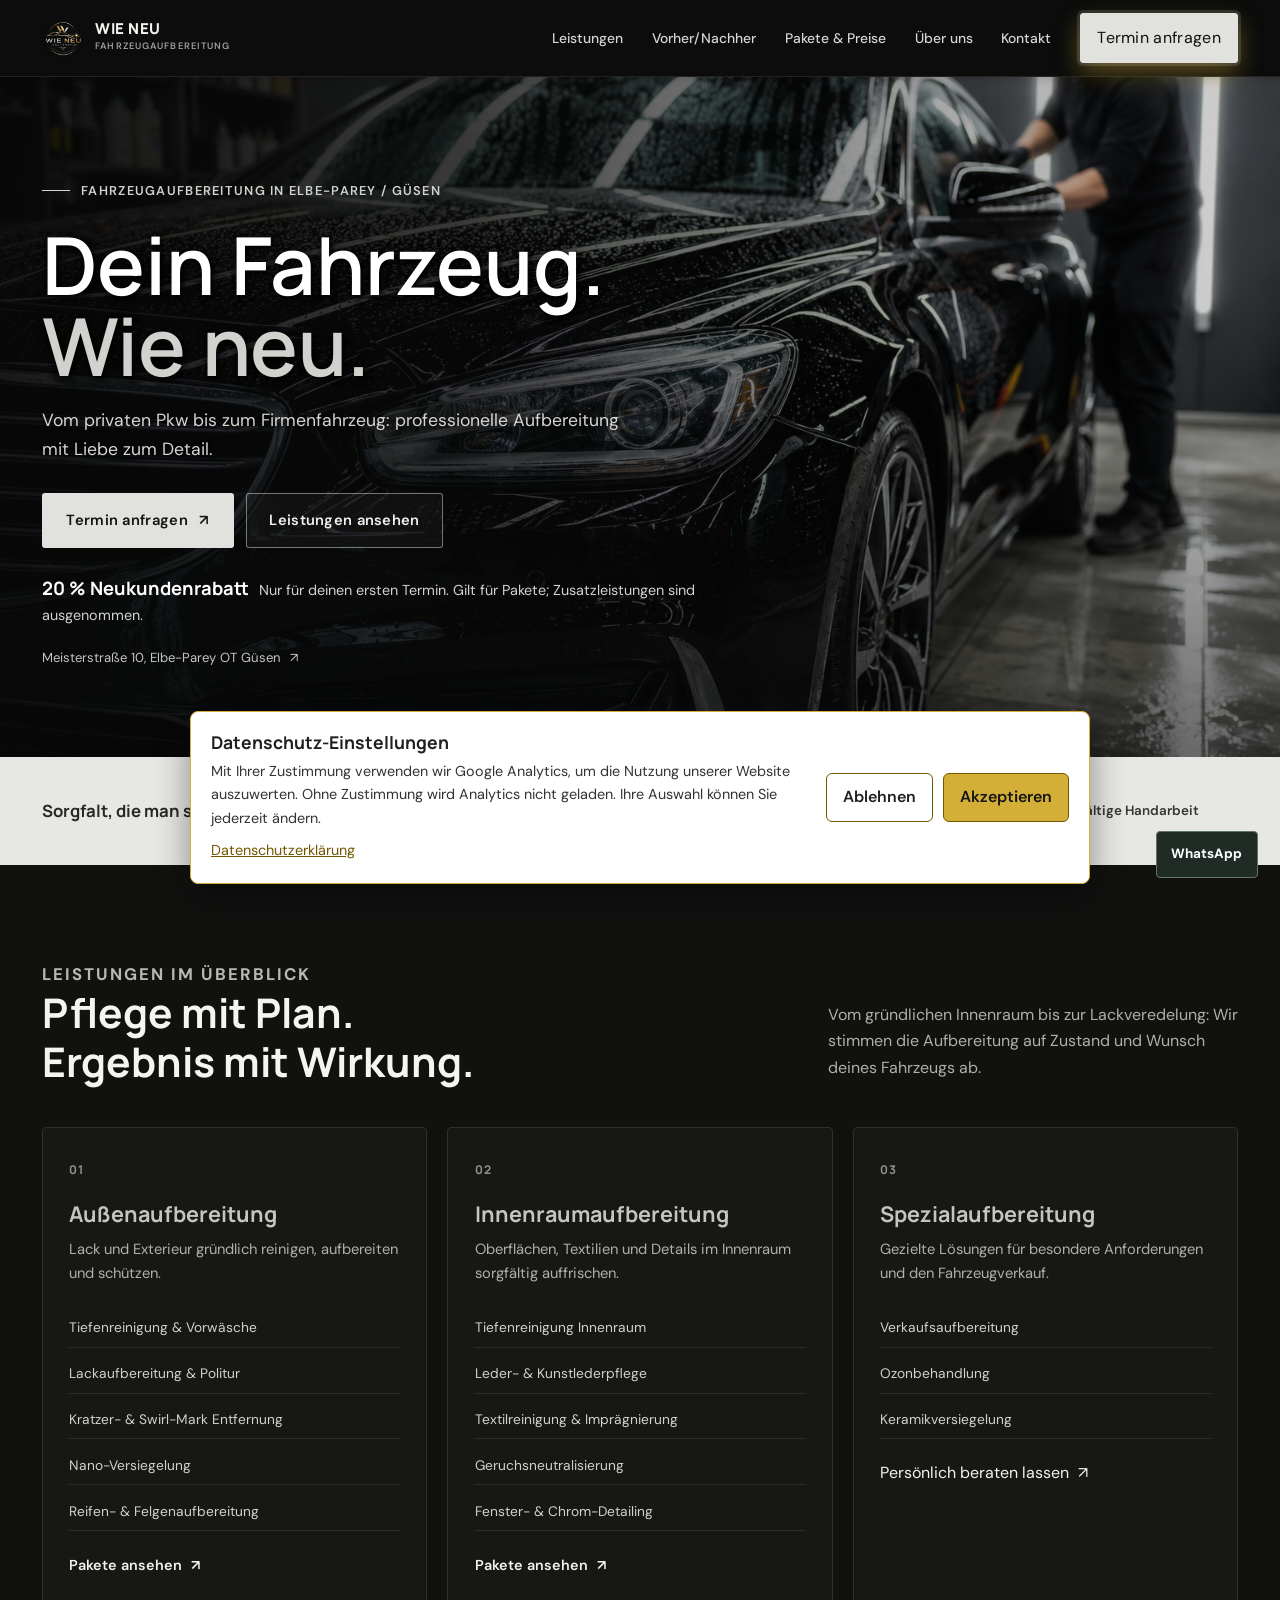
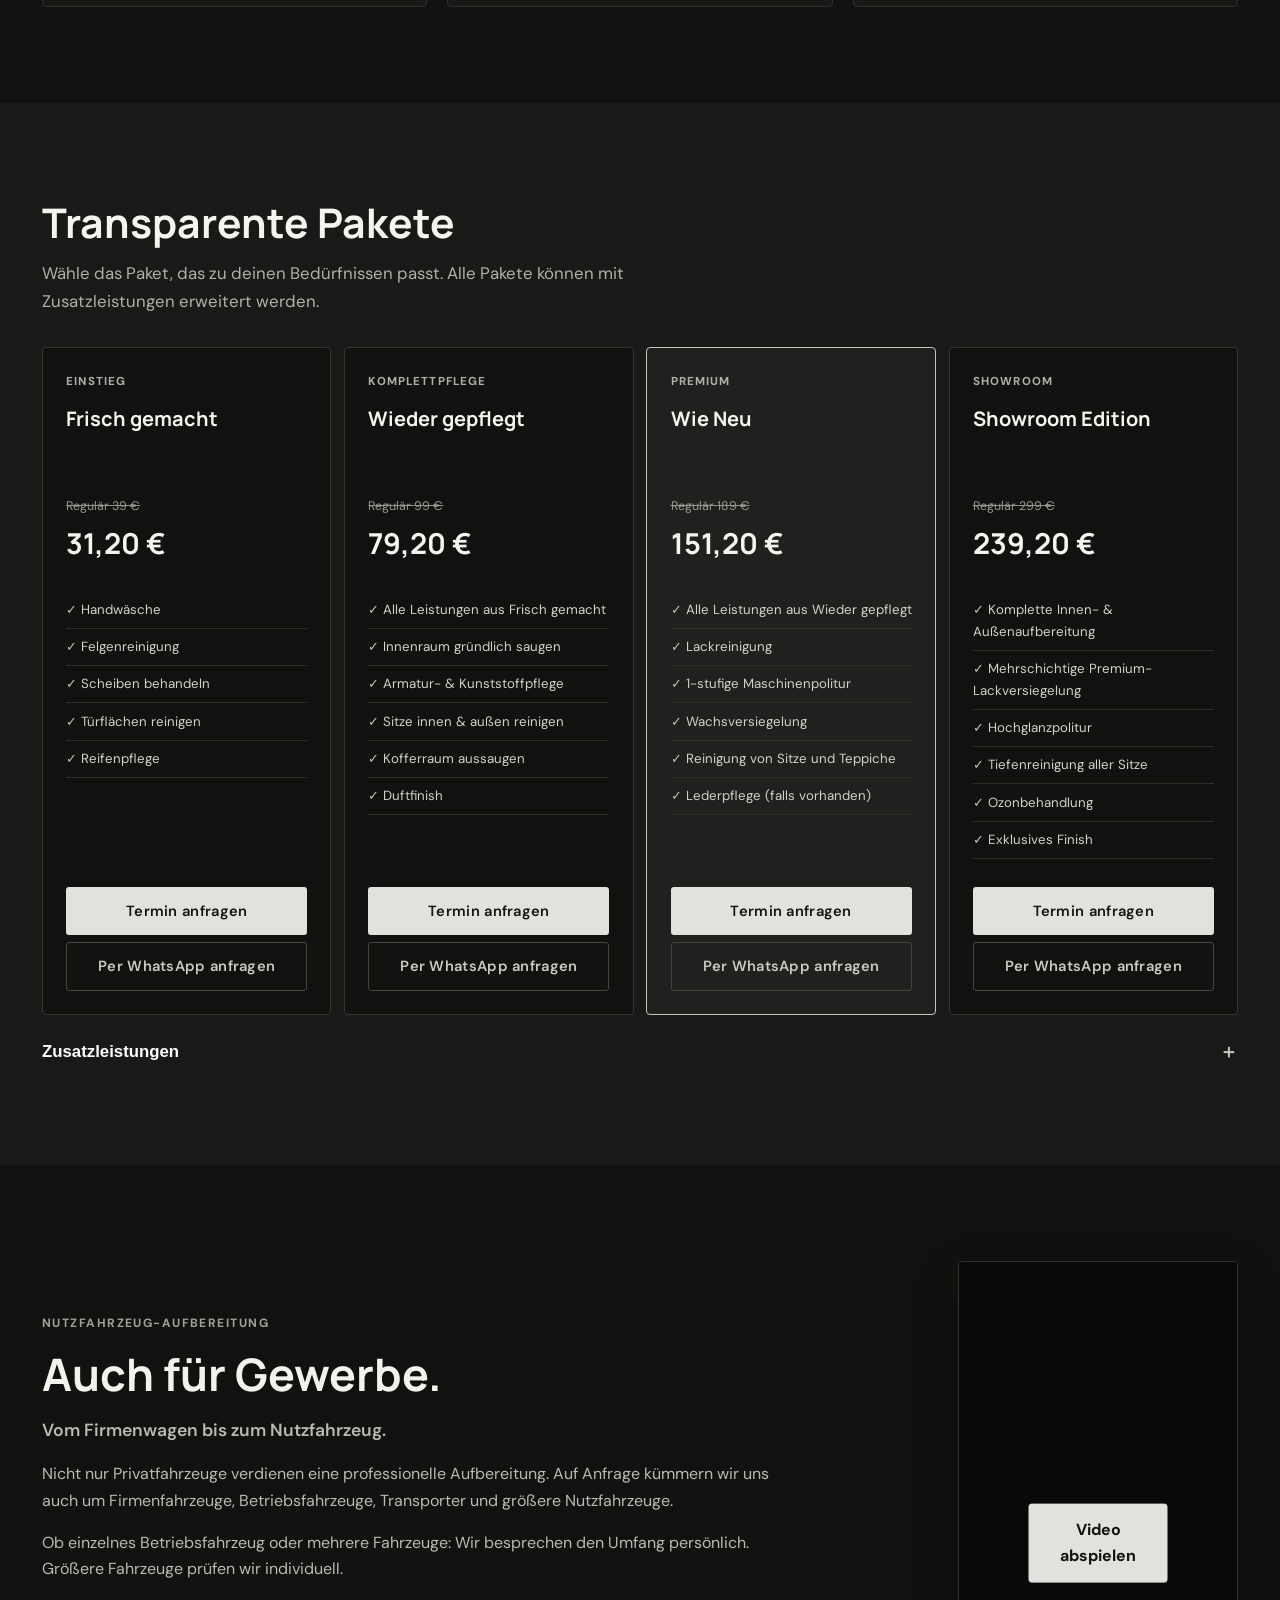
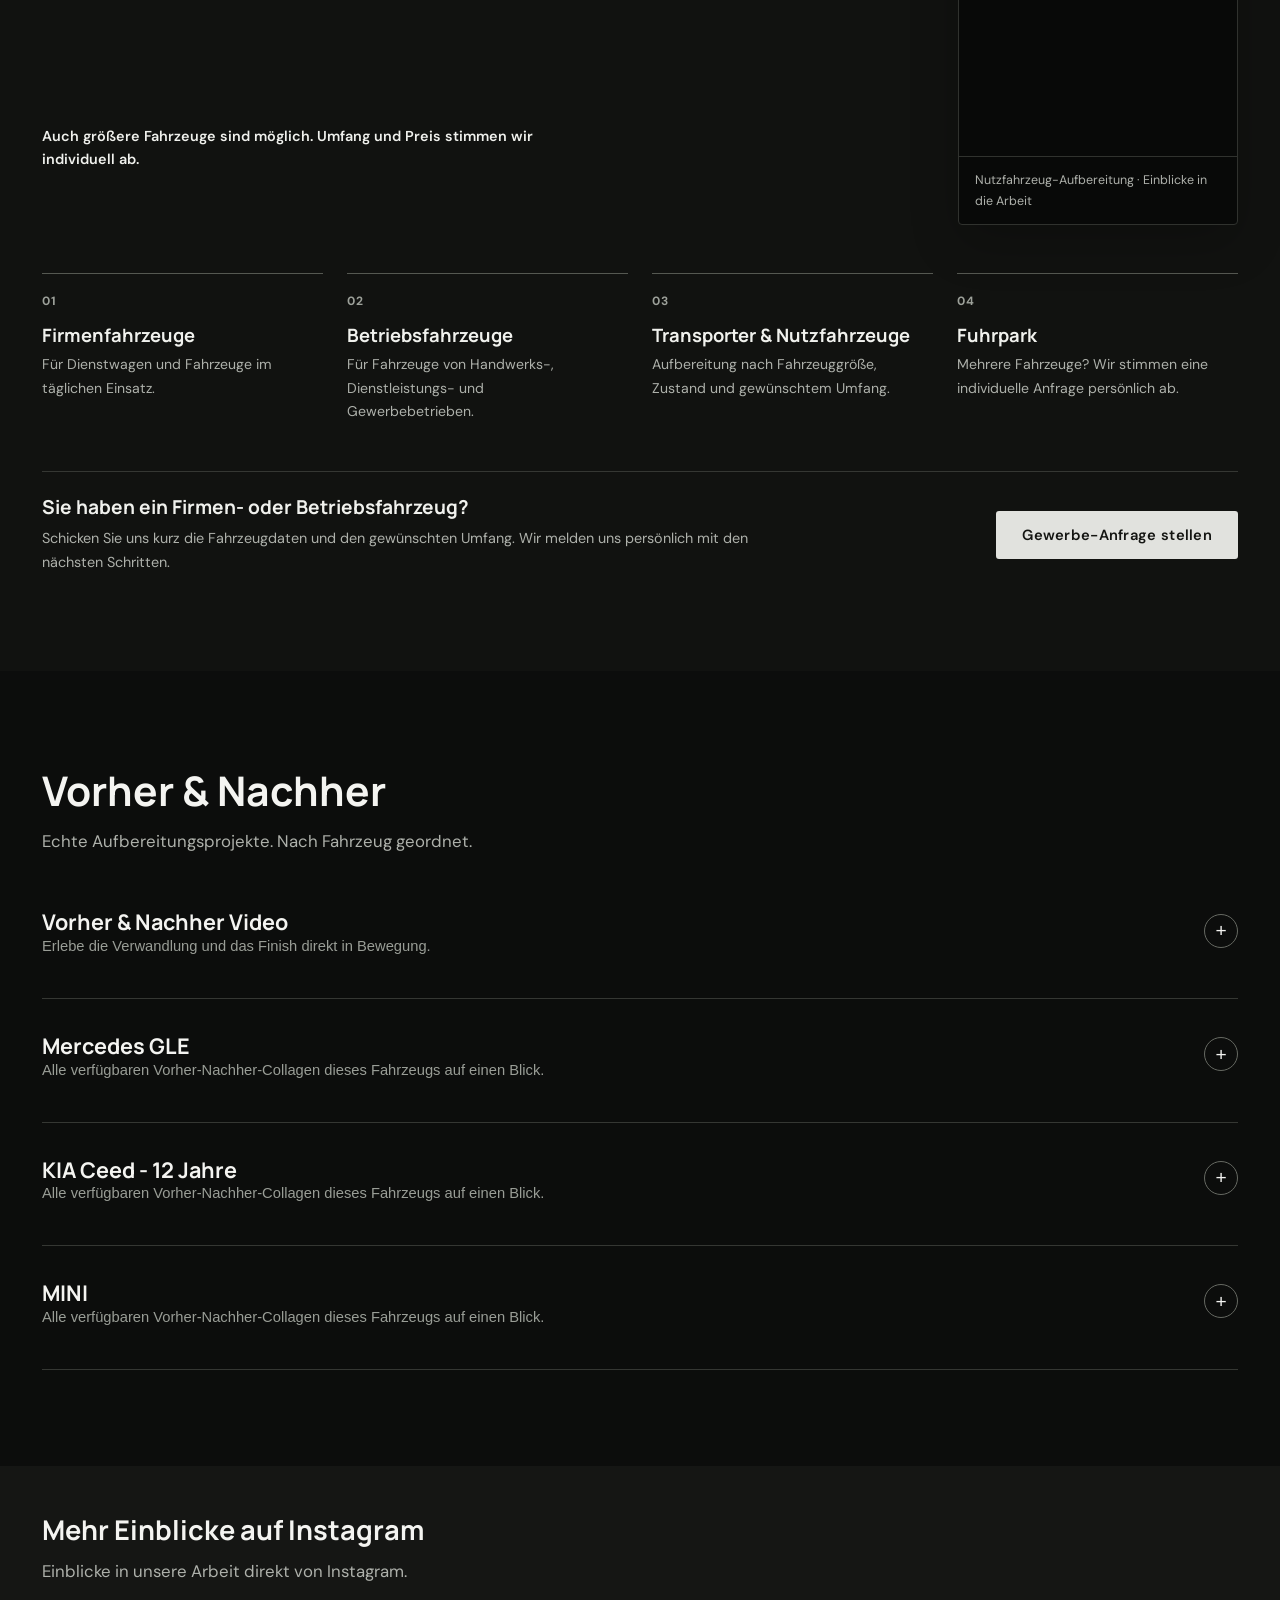
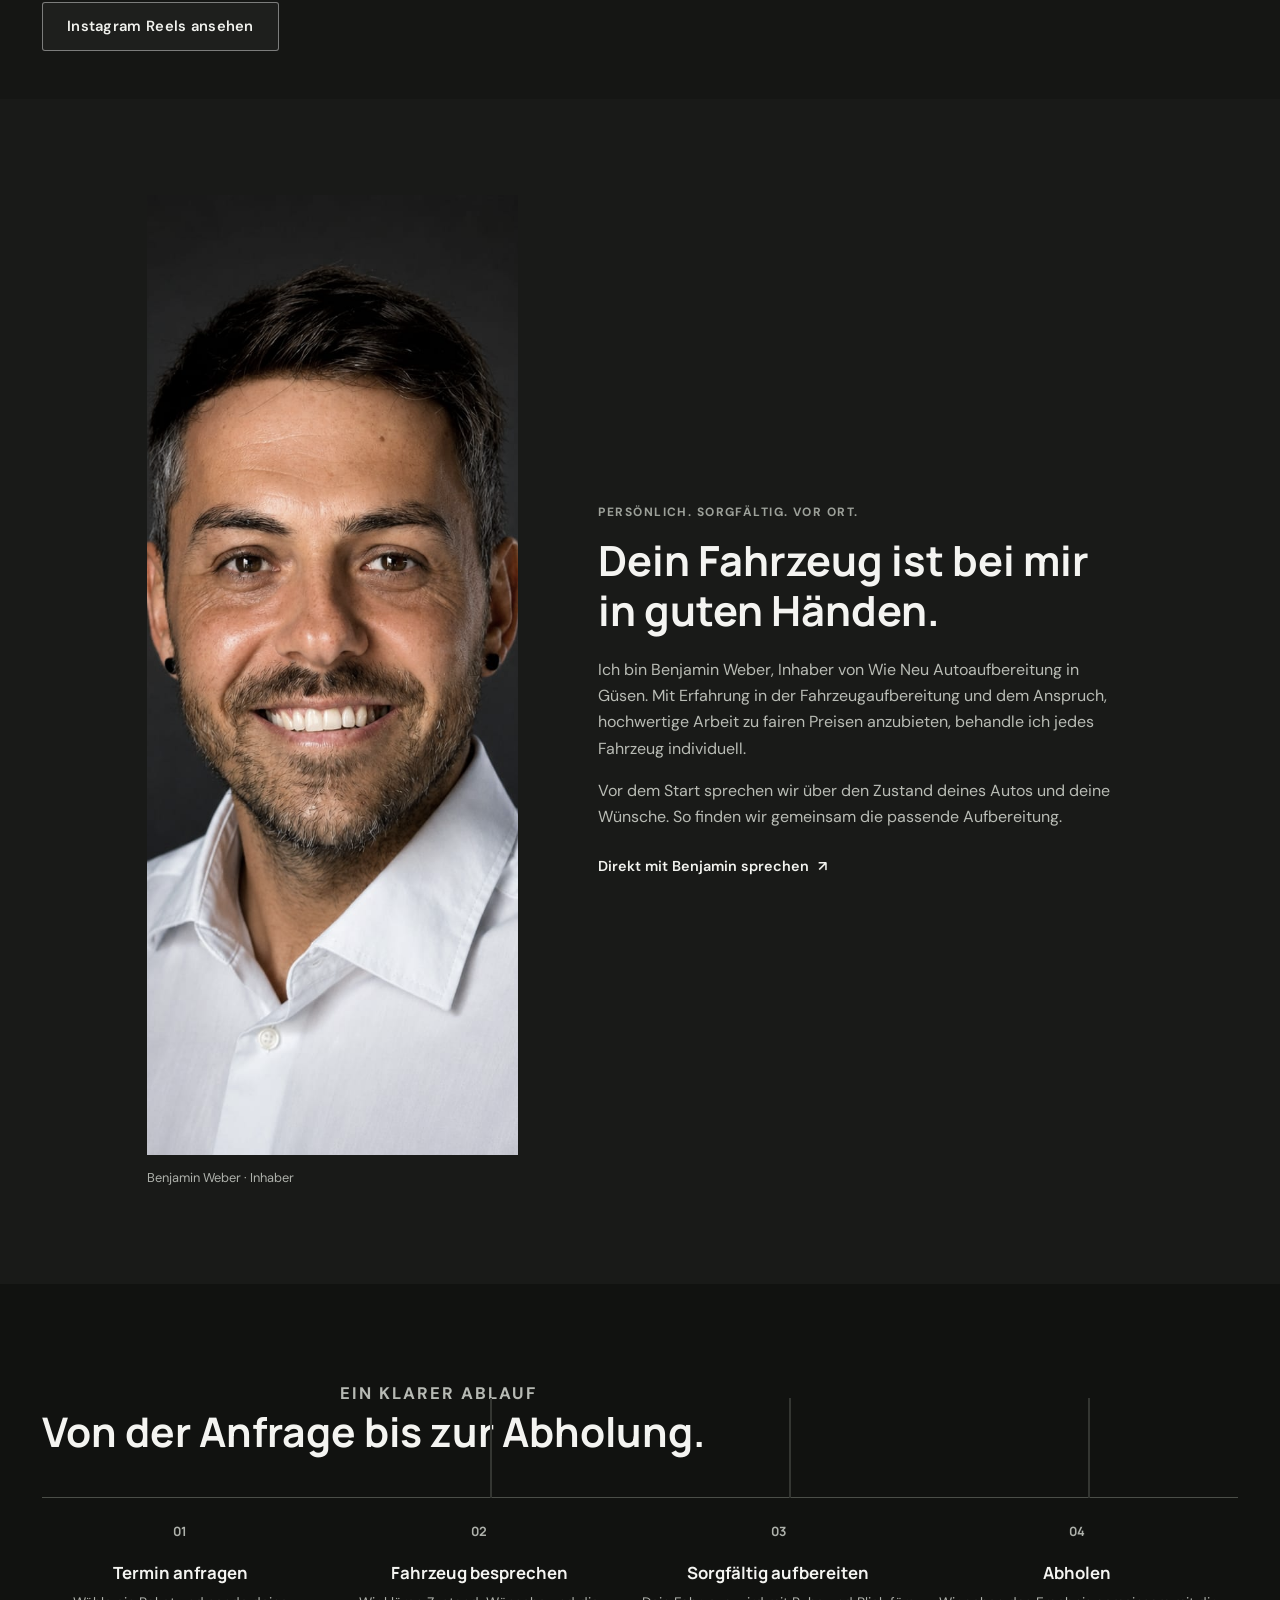
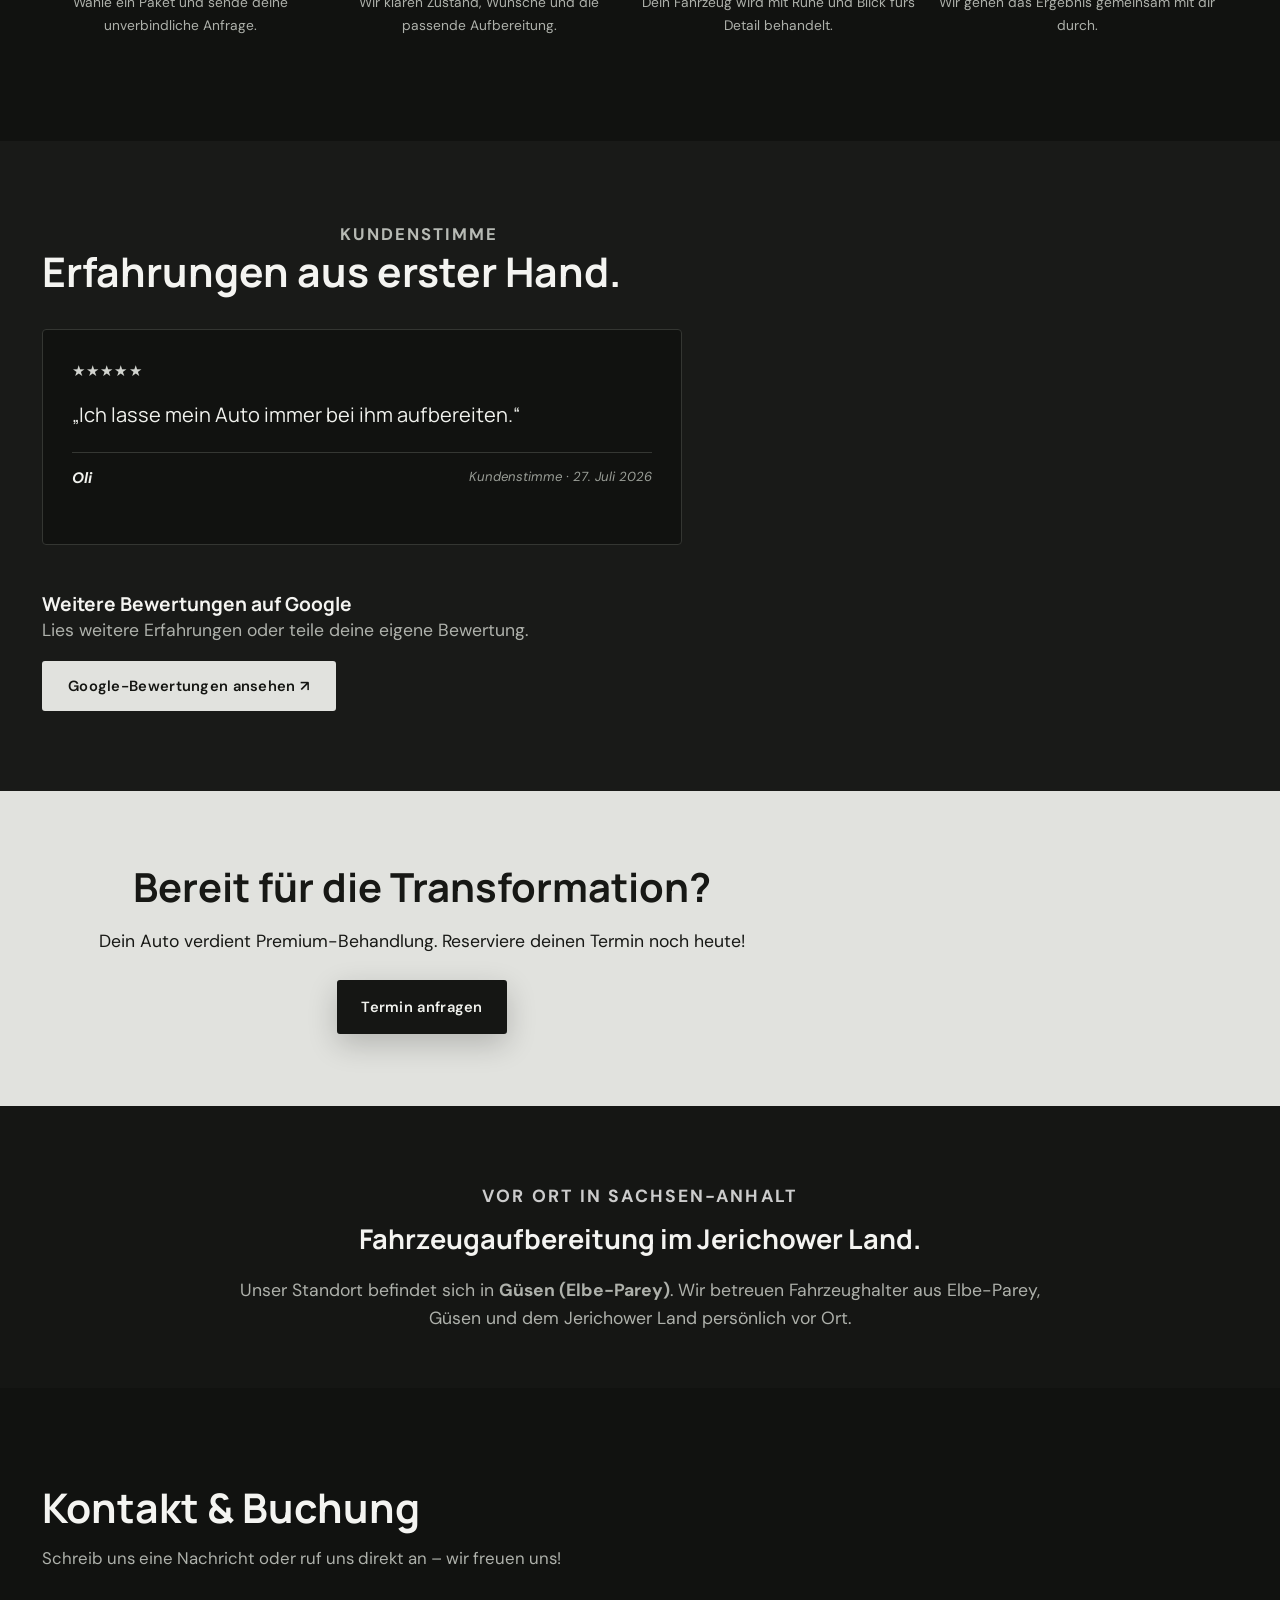
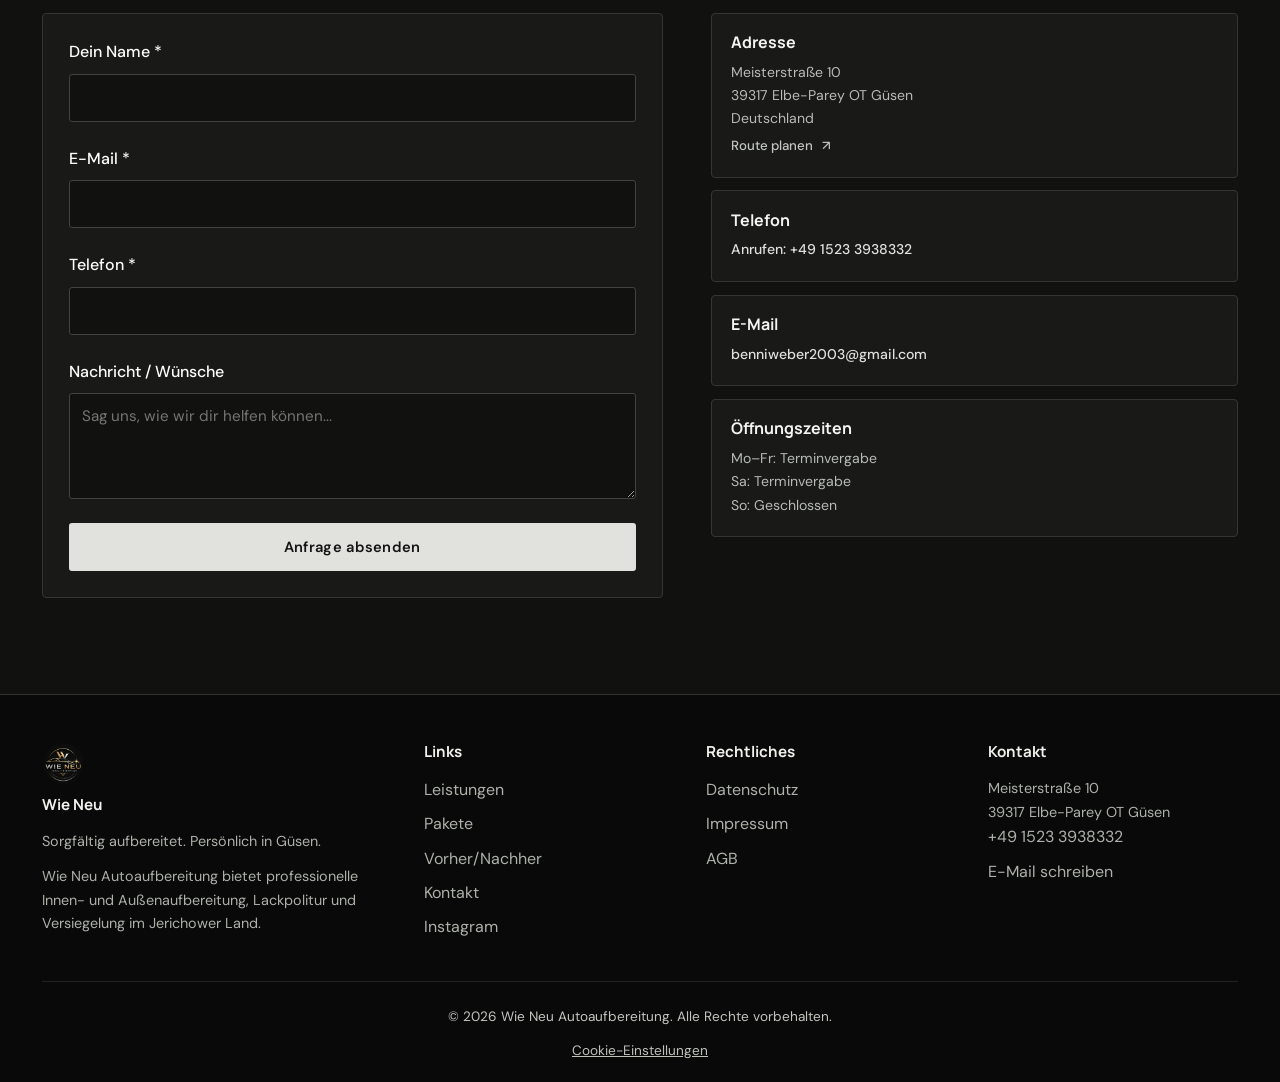
==== commit 95dccdd8: "Refine gallery and commercial video layout" ====
--- a/index.html
+++ b/index.html
@@ -20,7 +20,7 @@
       "url": "https://www.wieneu-aufbereitung.de/",
       "image": "https://www.wieneu-aufbereitung.de/assets/hero-bg.jpg",
       "email": "benniweber2003@gmail.com",
-      "telephone": "+49 39344 993858",
+      "telephone": "+49 1523 3938332",
       "sameAs": ["https://www.instagram.com/autoaufbereitung_wie_neu/"],
       "address": {
         "@type": "PostalAddress",
@@ -36,7 +36,7 @@
   <link rel="preconnect" href="https://fonts.gstatic.com" crossorigin>
   <link href="https://fonts.googleapis.com/css2?family=DM+Sans:wght@400;500;600;700&family=Manrope:wght@400;500;600;700;800&display=swap" rel="stylesheet">
   <link rel="preload" as="image" href="assets/hero-bg.jpg" fetchpriority="high">
-  <link rel="stylesheet" href="css/styles.css?v=2026100207">
+  <link rel="stylesheet" href="css/styles.css?v=2026100210">
 </head>
 <body>
   <header class="site-header" id="header">
@@ -91,18 +91,15 @@
       <div class="container">
         <div class="section-heading-row">
           <div class="section-header">
-            <p class="eyebrow">Was wir für dein Fahrzeug tun</p>
+            <p class="eyebrow">Leistungen im Überblick</p>
             <h2>Pflege mit Plan.<br>Ergebnis mit Wirkung.</h2>
           </div>
           <p class="section-intro">Vom gründlichen Innenraum bis zur Lackveredelung: Wir stimmen die Aufbereitung auf Zustand und Wunsch deines Fahrzeugs ab.</p>
         </div>
         <div class="services-grid">
           <article class="service-card">
-            <a class="service-image" href="#gallery" aria-label="Beispiele der Außenaufbereitung ansehen">
-              <img src="assets/Mercedes%20(1).jpg" alt="Mercedes GLE nach der Außenaufbereitung" loading="lazy" width="720" height="960">
-              <span>01 / Außen</span>
-            </a>
             <div class="service-copy">
+              <span class="service-index">01</span>
               <h3>Außenaufbereitung</h3>
               <p>Lack und Exterieur gründlich reinigen, aufbereiten und schützen.</p>
               <ul class="service-list">
@@ -116,11 +113,8 @@
             </div>
           </article>
           <article class="service-card">
-            <a class="service-image" href="#gallery" aria-label="Beispiele der Innenraumaufbereitung ansehen">
-              <img src="assets/MINI%20(4).png" alt="Aufbereiteter Innenraum eines MINI" loading="lazy" width="720" height="960">
-              <span>02 / Innen</span>
-            </a>
             <div class="service-copy">
+              <span class="service-index">02</span>
               <h3>Innenraumaufbereitung</h3>
               <p>Oberflächen, Textilien und Details im Innenraum sorgfältig auffrischen.</p>
               <ul class="service-list">
@@ -134,11 +128,8 @@
             </div>
           </article>
           <article class="service-card">
-            <a class="service-image" href="#packages" aria-label="Spezialaufbereitung anfragen">
-              <img src="assets/FOTO%203.webp" alt="Aufbereitungsergebnis am KIA Ceed" loading="lazy" width="720" height="960">
-              <span>03 / Spezial</span>
-            </a>
             <div class="service-copy">
+              <span class="service-index">03</span>
               <h3>Spezialaufbereitung</h3>
               <p>Gezielte Lösungen für besondere Anforderungen und den Fahrzeugverkauf.</p>
               <ul class="service-list">
@@ -309,22 +300,24 @@
 
     <section class="commercial-section" id="commercial">
       <div class="container">
-        <div class="commercial-copy">
-          <p class="eyebrow">Nutzfahrzeug-Aufbereitung</p>
-          <h2>Auch für Gewerbe.</h2>
-          <p class="commercial-lede">Vom Firmenwagen bis zum Nutzfahrzeug.</p>
-          <p>Nicht nur Privatfahrzeuge verdienen eine professionelle Aufbereitung. Auf Anfrage kümmern wir uns auch um Firmenfahrzeuge, Betriebsfahrzeuge, Transporter und größere Nutzfahrzeuge.</p>
-          <p>Ob einzelnes Betriebsfahrzeug oder mehrere Fahrzeuge: Wir besprechen den Umfang persönlich. Größere Fahrzeuge prüfen wir individuell.</p>
-        </div>
-        <figure class="commercial-video-frame">
-          <video class="commercial-video" id="businessVideo" playsinline muted preload="metadata" width="720" height="1280" disablepictureinpicture disableremoteplayback>
-            <source src="assets/Betrieb.mp4" type="video/mp4">
-            Dein Browser unterstützt dieses Video nicht.
-          </video>
-          <button class="commercial-video-toggle" id="businessVideoToggle" type="button" aria-controls="businessVideo" aria-label="Video abspielen">Video abspielen</button>
-          <figcaption>Nutzfahrzeug-Aufbereitung · Einblicke in die Arbeit</figcaption>
-        </figure>
-        <p class="commercial-price">Auch größere Fahrzeuge sind möglich. Umfang und Preis stimmen wir individuell ab.</p>
+        <div class="commercial-feature">
+          <div class="commercial-copy">
+            <p class="eyebrow">Nutzfahrzeug-Aufbereitung</p>
+            <h2>Auch für Gewerbe.</h2>
+            <p class="commercial-lede">Vom Firmenwagen bis zum Nutzfahrzeug.</p>
+            <p>Nicht nur Privatfahrzeuge verdienen eine professionelle Aufbereitung. Auf Anfrage kümmern wir uns auch um Firmenfahrzeuge, Betriebsfahrzeuge, Transporter und größere Nutzfahrzeuge.</p>
+            <p>Ob einzelnes Betriebsfahrzeug oder mehrere Fahrzeuge: Wir besprechen den Umfang persönlich. Größere Fahrzeuge prüfen wir individuell.</p>
+          </div>
+          <figure class="commercial-video-frame">
+            <video class="commercial-video" id="businessVideo" playsinline muted preload="metadata" width="720" height="1280" disablepictureinpicture disableremoteplayback>
+              <source src="assets/Betrieb.mp4" type="video/mp4">
+              Dein Browser unterstützt dieses Video nicht.
+            </video>
+            <button class="commercial-video-toggle" id="businessVideoToggle" type="button" aria-controls="businessVideo" aria-label="Video abspielen">Video abspielen</button>
+            <figcaption>Nutzfahrzeug-Aufbereitung · Einblicke in die Arbeit</figcaption>
+          </figure>
+          <p class="commercial-price">Auch größere Fahrzeuge sind möglich. Umfang und Preis stimmen wir individuell ab.</p>
+        </div>
         <div class="commercial-services" aria-label="Angebot für Firmen- und Betriebsfahrzeuge">
           <article>
             <p class="eyebrow">01</p>
@@ -451,13 +444,13 @@
             </div>
           </article>
 
-          <article class="car-showcase open" data-car="mercedes">
-            <button class="car-showcase-toggle" type="button" aria-expanded="true" aria-controls="carPanelMercedes">
+          <article class="car-showcase" data-car="mercedes">
+            <button class="car-showcase-toggle" type="button" aria-expanded="false" aria-controls="carPanelMercedes">
               <span class="car-showcase-toggle-text">
                 <strong>Mercedes GLE</strong>
                 <small>Alle verfügbaren Vorher-Nachher-Collagen dieses Fahrzeugs auf einen Blick.</small>
               </span>
-              <span class="car-showcase-toggle-icon" aria-hidden="true">−</span>
+              <span class="car-showcase-toggle-icon" aria-hidden="true">+</span>
             </button>
             <div class="car-showcase-panel" id="carPanelMercedes">
             <div class="car-showcase-grid">
@@ -743,8 +736,7 @@
             </div>
             <div class="contact-block">
               <h3>Telefon</h3>
-              <p><a href="tel:+4939344993858">Festnetz: +49 39344 993858</a></p>
-              <p><a href="tel:+4915233938332">Mobil: +49 1523 3938332</a></p>
+              <p><a href="tel:+4915233938332">Anrufen: +49 1523 3938332</a></p>
             </div>
             <div class="contact-block">
               <h3>E-Mail</h3>
--- a/css/styles.css
+++ b/css/styles.css
@@ -2633,12 +2633,8 @@
 .services-grid { grid-template-columns: repeat(3, minmax(0, 1fr)); align-items: stretch; gap: 1.25rem; margin-top: 0; }
 .service-card { overflow: hidden; padding: 0; background: #171815; border: 1px solid #2e302c; border-radius: 4px; box-shadow: none; }
 .service-card:hover { transform: none; border-color: #545750; box-shadow: none; }
-.service-image { position: relative; display: block; overflow: hidden; aspect-ratio: 1.5 / 1; background: #20211f; }
-.service-image::after { position: absolute; inset: 40% 0 0; background: linear-gradient(transparent, rgba(0, 0, 0, 0.58)); content: ''; }
-.service-image img { width: 100%; height: 100%; object-fit: cover; transition: transform 0.35s ease; }
-.service-card:hover .service-image img { transform: scale(1.025); }
-.service-image span { position: absolute; z-index: 1; right: 1rem; bottom: 0.85rem; left: 1rem; color: #f0f1ed; font-size: 0.72rem; font-weight: 700; letter-spacing: 0.11em; text-transform: uppercase; }
-.service-copy { padding: 1.5rem; }
+.service-copy { min-height: 100%; padding: 2rem 1.65rem 1.75rem; }
+.service-index { display: block; margin-bottom: 1.35rem; color: #92968f; font-family: 'Manrope', sans-serif; font-size: 0.75rem; font-weight: 700; letter-spacing: 0.08em; }
 .service-copy h3 { margin-bottom: 0.6rem; font-size: 1.35rem; }
 .service-copy > p { min-height: 3.4rem; color: #aeb1ab; font-size: 0.92rem; }
 .service-list { display: grid; gap: 0.5rem; margin: 1.2rem 0 1.3rem; list-style: none; }
@@ -2770,13 +2766,14 @@
 #bookingModal .consent-option a { color: #334238; }
 
 .commercial-section { order: 5; padding: 6rem 0; background: #111210; }
-.commercial-copy { max-width: 760px; margin-bottom: 1.7rem; }
+.commercial-feature { display: grid; grid-template-columns: minmax(0, 1fr) minmax(240px, 280px); align-items: center; column-gap: clamp(2rem, 6vw, 5rem); row-gap: 1.25rem; }
+.commercial-copy { max-width: 760px; margin: 0; }
 .commercial-copy h2 { margin-bottom: 1rem; color: #f2f3ef; font-size: 2.8rem; }
 .commercial-copy .commercial-lede { color: #f0f1ed; font-size: 1.1rem; font-weight: 600; }
 .commercial-copy > p:not(.eyebrow) { margin-bottom: 1rem; color: #b8bbb5; }
-.commercial-price { display: block; max-width: 520px; margin: 1rem auto 0; color: #f0f1ed; font-size: 0.9rem; font-weight: 600; text-align: center; }
-.commercial-video-frame { position: relative; width: min(100%, 520px); min-width: 0; margin: 0 auto; overflow: hidden; background: #080908; border: 1px solid #30322e; border-radius: 4px; box-shadow: 0 18px 50px rgba(0, 0, 0, 0.28); }
-.commercial-video { display: block; width: 100%; height: auto; max-height: min(78dvh, 780px); aspect-ratio: 9 / 16; object-fit: contain; background: #080908; }
+.commercial-price { grid-column: 1; max-width: 520px; margin: 0; color: #f0f1ed; font-size: 0.9rem; font-weight: 600; }
+.commercial-video-frame { position: relative; grid-column: 2; grid-row: 1 / span 2; justify-self: center; width: 100%; min-width: 0; margin: 0; overflow: hidden; background: #080908; border: 1px solid #30322e; border-radius: 4px; box-shadow: 0 18px 50px rgba(0, 0, 0, 0.2); }
+.commercial-video { display: block; width: 100%; height: auto; max-height: min(68dvh, 640px); aspect-ratio: 9 / 16; object-fit: contain; background: #080908; }
 .commercial-video-toggle { position: absolute; top: 50%; left: 50%; z-index: 1; min-height: 48px; padding: 0.75rem 1.1rem; color: #111210; background: #e1e2de; border: 1px solid #e1e2de; border-radius: 3px; font: inherit; font-weight: 700; transform: translate(-50%, -50%); cursor: pointer; }
 .commercial-video-toggle:focus-visible { outline: 2px solid #ffffff; outline-offset: 3px; }
 .commercial-video-frame figcaption { padding: 0.8rem 1rem; color: #aeb1ab; border-top: 1px solid #30322e; font-size: 0.78rem; }
@@ -2827,8 +2824,11 @@
 
 @media (max-width: 768px) {
   .commercial-section { padding: 4rem 0; }
+  .commercial-feature { grid-template-columns: minmax(0, 1fr); gap: 1.5rem; }
   .commercial-copy h2 { font-size: 2.2rem; }
-  .commercial-video { max-height: 78svh; }
+  .commercial-video-frame { grid-column: auto; grid-row: auto; width: min(100%, 240px); }
+  .commercial-video { max-height: min(55svh, 460px); }
+  .commercial-price { grid-column: auto; margin: 0 auto; text-align: center; }
   .commercial-services { grid-template-columns: 1fr; gap: 0; margin: 2.5rem 0 2rem; }
   .commercial-services article { padding: 1rem 0; }
   .commercial-contact { grid-template-columns: 1fr; gap: 1rem; }
@@ -2917,8 +2917,7 @@
 @media (max-width: 1000px) {
   .packages-grid { grid-template-columns: repeat(2, minmax(0, 1fr)); }
   .services-grid { grid-template-columns: repeat(2, minmax(0, 1fr)); }
-  .services-grid .service-card:last-child { grid-column: 1 / -1; display: grid; grid-template-columns: 1fr 1fr; }
-  .services-grid .service-card:last-child .service-image { min-height: 100%; aspect-ratio: auto; }
+  .services-grid .service-card:last-child { grid-column: 1 / -1; }
   .trust-strip { grid-template-columns: repeat(4, 1fr); gap: 0.8rem; padding-top: 1.3rem; padding-bottom: 1.3rem; }
   .trust-intro { grid-column: 1 / -1; }
   .team-section .container { gap: 3rem; }
@@ -2948,9 +2947,8 @@
   .section-heading-row { display: block; margin-bottom: 1.8rem; }
   .section-intro { margin-top: 1rem; }
   .services-grid { grid-template-columns: 1fr; }
-  .services-grid .service-card:last-child { display: block; grid-column: auto; }
-  .services-grid .service-card:last-child .service-image { aspect-ratio: 1.5 / 1; }
-  .service-copy { padding: 1.2rem; }
+  .services-grid .service-card:last-child { grid-column: auto; }
+  .service-copy { padding: 1.5rem; }
   .service-copy > p { min-height: 0; }
   .packages-grid { grid-template-columns: repeat(2, minmax(0, 1fr)); gap: 0.65rem; }
   .package-card { padding: 1rem; }
